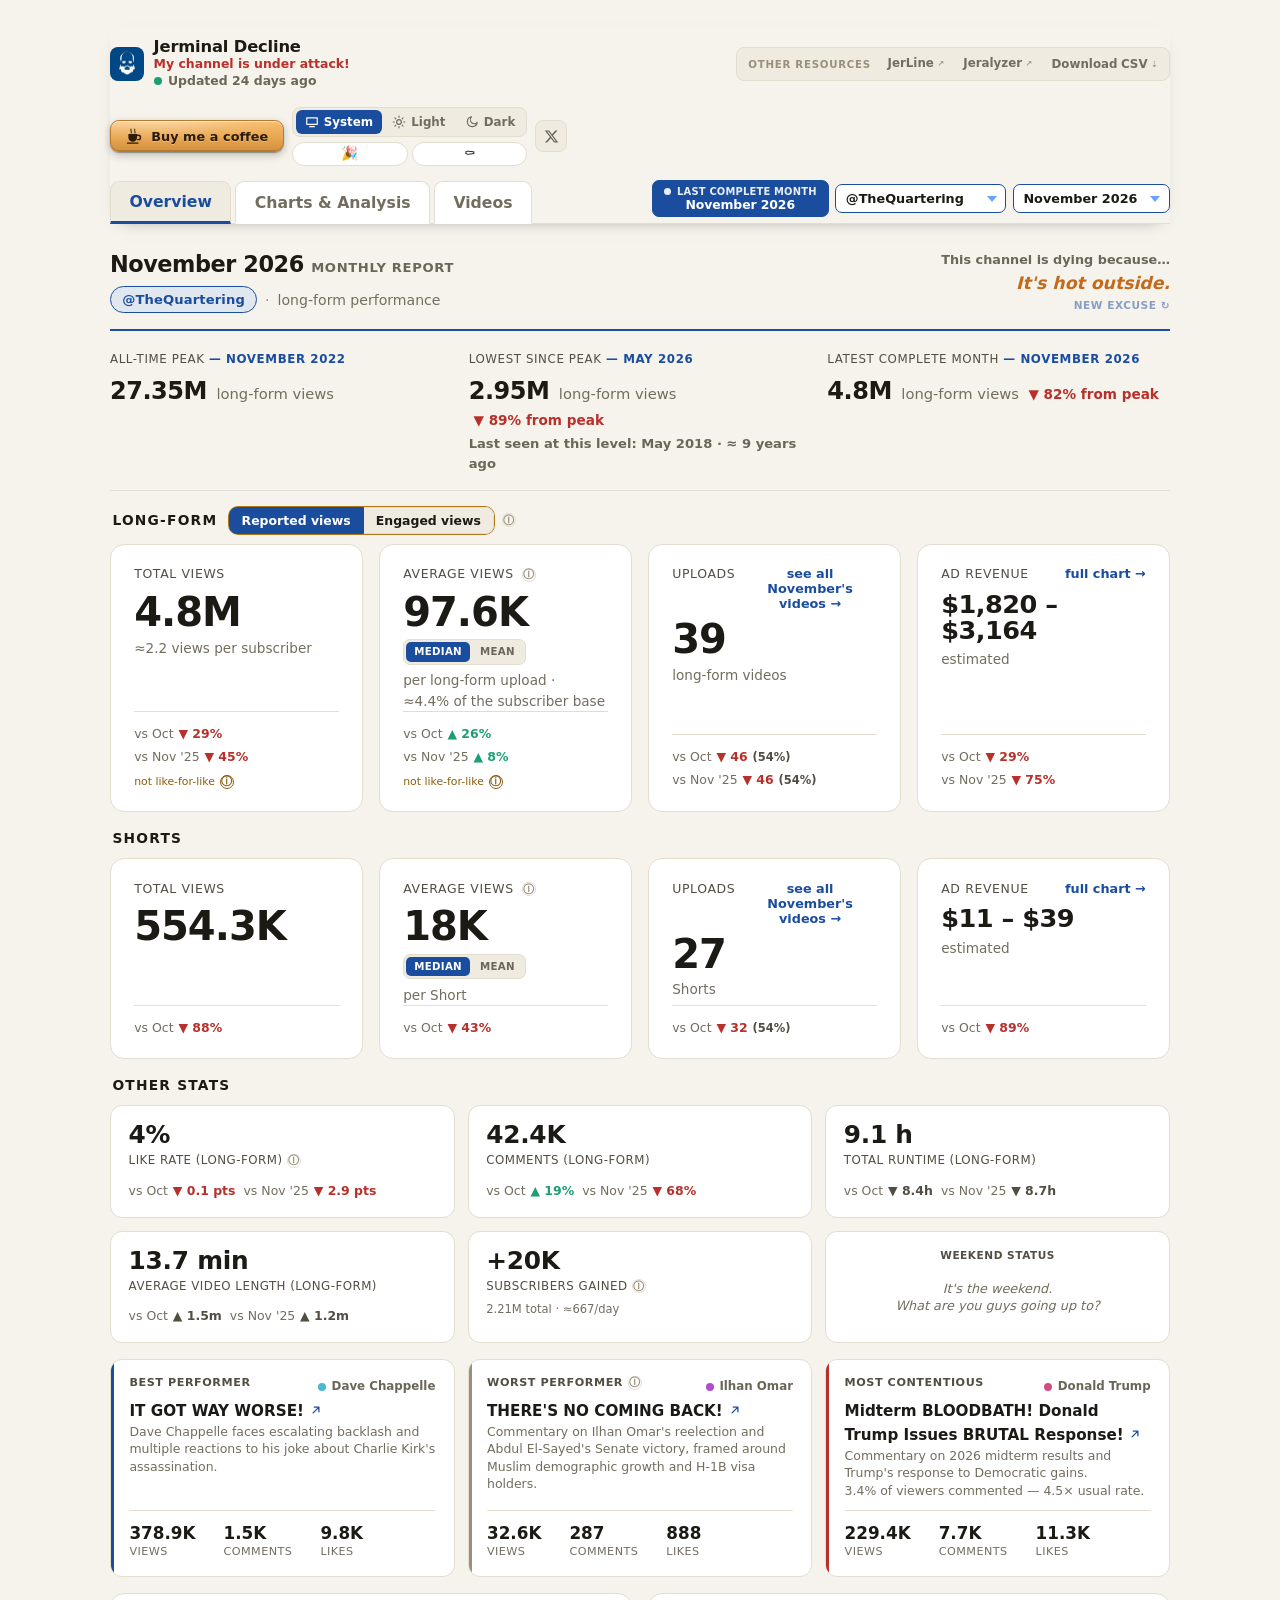
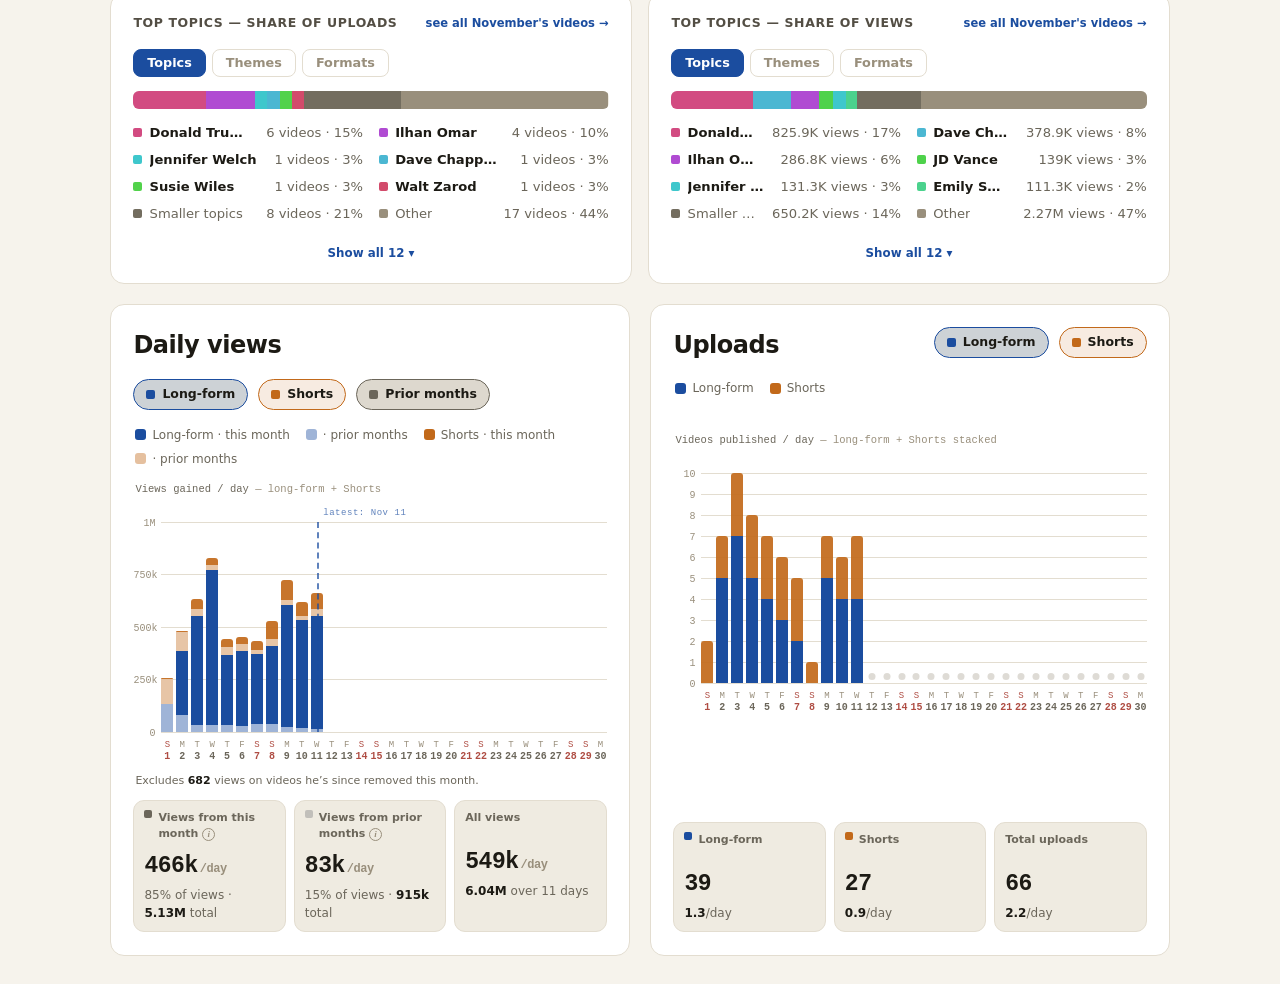
==== public/index.html @ bc8f0464 "Overview: the delta pill says "vs same point in Oct" itself Brad's call: the pill carries the basis " ====
<!DOCTYPE html><html lang="en"><head><meta charset="utf-8"><meta name="viewport" content="width=device-width,initial-scale=1">
<title>Jerminal Decline — HE'S SHORTLESS!</title>
<meta name="description" content="A satirical analytics dashboard tracking the decline of TheQuartering's YouTube network — views, revenue estimates, retitles and more across five channels.">
<link rel="canonical" href="https://jerminaldecline.com/">
<meta name="theme-color" content="#0d1220">
<link rel="icon" href="logo.png" type="image/png">
<link rel="apple-touch-icon" href="logo.png">
<link rel="preconnect" href="https://i.ytimg.com">
<!-- Open Graph (Facebook, LinkedIn, Discord, Slack, iMessage, etc.) -->
<meta property="og:type" content="website">
<meta property="og:site_name" content="Jerminal Decline">
<meta property="og:title" content="Jerminal Decline — HE'S SHORTLESS!">
<meta property="og:description" content="A satirical analytics dashboard tracking the decline of TheQuartering's YouTube network — views, revenue estimates, retitles and more.">
<meta property="og:url" content="https://jerminaldecline.com/">
<meta property="og:image" content="https://jerminaldecline.com/logo.png">
<meta property="og:locale" content="en_GB">
<!-- Twitter / X -->
<meta name="twitter:card" content="summary">
<meta name="twitter:title" content="Jerminal Decline — HE'S SHORTLESS!">
<meta name="twitter:description" content="A satirical analytics dashboard tracking the decline of TheQuartering's YouTube network.">
<meta name="twitter:image" content="https://jerminaldecline.com/logo.png">
<meta name="twitter:site" content="@JerminalDecline">
<style>
:root{
  color-scheme: light dark;
  --brand:#6aa3ff;--bg:#0d1220;--surface:#161c2e;--surface-2:#1d2538;--border:#29314a;
  --text:#ede8d8;--text-muted:#9aa0b3;--text-dim:#6c728a;--accent:var(--brand);
  --accent-fill:#2a5cbf; /* darker accent for filled controls: #fff on this = 6.2:1 (AA); on --accent it was 2.5:1 */
  --up:#4dd0a0;--down:#ff6b66;--label:#b9c0d0;--subtext:#8b93a8;
  --up-bg:rgba(77,208,160,0.15);--down-bg:rgba(255,107,102,0.15);--flat-bg:rgba(108,114,138,0.14);
  --accent-2:#e0a458;--accent-2-bg:rgba(224,164,88,0.14);--accent-2-text:#e0a458;
  --scatter:#6aa3ff;
  --shorts:#e8923a;--shorts-soft:rgba(232,146,58,0.16);
}
/* Light palette: applied when the OS prefers light (System mode, no manual override)
   OR when the user explicitly picks Light via the theme toggle. Both selectors carry
   the identical token set so System and manual-Light render the same. */
@media (prefers-color-scheme: light){
  :root:not([data-theme="dark"]):not([data-theme="light"]){
    --brand:#1b4d9f;--bg:#f6f3ec;--surface:#ffffff;--surface-2:#efebe1;--border:#e3ddd0;--accent-fill:#1b4d9f; /* light accent already passes AA for white text */
    --text:#1c1a14;--text-muted:#6b665a;--text-dim:#998f7c;--accent:var(--brand);
    --up:#1d9e75;--down:#b8302b;--label:#534e44;--subtext:#736d5f;
    --up-bg:rgba(29,158,117,0.13);--down-bg:rgba(184,48,43,0.11);--flat-bg:rgba(153,143,124,0.14);
    --accent-2:#b07818;--accent-2-bg:rgba(176,120,24,0.12);--accent-2-text:#8a5c0e; /* 5.8:1 on white, 4.9:1 on the chart surface */
    --scatter:#1b4d9f;--shorts:#c2691a;--shorts-soft:rgba(194,105,26,0.13);
  }
}
:root[data-theme="light"]{
  color-scheme: light;
  --brand:#1b4d9f;--bg:#f6f3ec;--surface:#ffffff;--surface-2:#efebe1;--border:#e3ddd0;--accent-fill:#1b4d9f; /* light accent already passes AA for white text */
  --text:#1c1a14;--text-muted:#6b665a;--text-dim:#998f7c;--accent:var(--brand);
  --up:#1d9e75;--down:#b8302b;--label:#534e44;--subtext:#736d5f;
  --up-bg:rgba(29,158,117,0.13);--down-bg:rgba(184,48,43,0.11);--flat-bg:rgba(153,143,124,0.14);
  --accent-2:#b07818;--accent-2-bg:rgba(176,120,24,0.12);--accent-2-text:#8a5c0e; /* 5.8:1 on white, 4.9:1 on the chart surface */
  --scatter:#1b4d9f;--shorts:#c2691a;--shorts-soft:rgba(194,105,26,0.13);
}
:root[data-theme="dark"]{ color-scheme: dark; }

*{box-sizing:border-box}
body{background:var(--bg);color:var(--text);font-family:system-ui,-apple-system,"Segoe UI",sans-serif;margin:0;padding:28px;line-height:1.5}
.wrap{max-width:1060px;margin:0 auto}
.sticky-head{position:sticky;top:0;z-index:50;background:var(--bg);padding-top:0.6rem;margin-bottom:1.5rem;box-shadow:0 6px 16px -12px rgba(0,0,0,0.5)}
.util-bar{display:flex;justify-content:space-between;align-items:center;gap:1rem;margin-bottom:0.9rem;flex-wrap:wrap}
.util-updated{font-size:0.78rem;color:var(--text-muted);font-weight:600;display:flex;align-items:center;gap:0.4rem}
/* At phone widths "Updated 40 minutes ago" broke onto two lines with the
   status dot stranded beside the second. The text is short enough to hold. */
.util-updated .status-text{white-space:nowrap}
.util-brand{display:flex;align-items:center;gap:0.6rem}
.util-brand .brand-logo{width:34px;height:34px;flex:0 0 34px;border-radius:8px;object-fit:cover}
.util-brand-tagline{font-size:0.78rem;font-weight:600;color:var(--down,#ff6b66);line-height:1.2;margin-top:0.05rem}
.util-brand-name{font-size:1.02rem;font-weight:800;letter-spacing:-0.01em;line-height:1.15}
.status-dot{width:8px;height:8px;border-radius:50%;background:var(--up);flex:none;box-shadow:0 0 0 0 var(--up);animation:statusPulse 2.4s ease-out infinite}
@keyframes statusPulse{0%{box-shadow:0 0 0 0 rgba(77,208,160,0.5)}70%{box-shadow:0 0 0 5px rgba(77,208,160,0)}100%{box-shadow:0 0 0 0 rgba(77,208,160,0)}}
@media(prefers-reduced-motion:reduce){.status-dot{animation:none}}
.util-cluster{display:flex;align-items:center;gap:0.5rem;margin-left:auto}
.theme-seg{display:inline-flex;background:var(--surface-2);border:1px solid var(--border);border-radius:8px;padding:0.15rem;gap:0.1rem}
.theme-seg-btn{display:inline-flex;align-items:center;gap:0.32rem;appearance:none;background:transparent;border:none;color:var(--subtext);font-family:inherit;font-size:0.74rem;font-weight:700;padding:0.3rem 0.55rem;border-radius:6px;cursor:pointer;transition:background .12s,color .12s}
.theme-ico{flex:0 0 auto}
.theme-seg-btn:hover{color:var(--text)}
.theme-seg-btn.active{background:var(--accent);color:#fff}
.theme-seg-btn:focus-visible{outline:2px solid var(--accent);outline-offset:2px}
/* Other resources: the two companion sites, as a labelled pill group in the header. */
.sister{display:inline-flex;align-items:center;gap:0.1rem;background:var(--surface-2);border:1px solid var(--border);border-radius:8px;padding:0.15rem;margin-left:auto}
.sister+.util-cluster{margin-left:0}
.sister-label{font-size:0.64rem;font-weight:800;text-transform:uppercase;letter-spacing:0.07em;color:var(--text-dim);padding:0 0.4rem 0 0.55rem;white-space:nowrap}
.sister-link{display:inline-flex;align-items:center;gap:0.22rem;font-size:0.74rem;font-weight:700;color:var(--subtext);padding:0.3rem 0.55rem;border-radius:6px;text-decoration:none;white-space:nowrap;transition:background .15s,color .15s}
.sister-link:hover{color:var(--text);background:var(--surface)}
.sister-link:focus-visible{outline:2px solid var(--accent);outline-offset:2px}
.sister-link .ext{font-size:0.68em;opacity:0.65}
.sister-btn{appearance:none;background:transparent;border:none;font-family:inherit;cursor:pointer}
@media(max-width:1100px){.sister-btn .lbl-long{display:none}}
/* Phones: the brand and the cluster share one row as before; the other-resources group takes a row of its own under them. */
@media(max-width:680px){.sticky-head .util-bar{flex-wrap:wrap}.sticky-head .sister{order:3;flex:1 1 100%;margin-left:0;justify-content:center}.sister-label{display:none}.sister-link{padding:0.28rem 0.7rem}}
.util-social{display:inline-flex;align-items:center;justify-content:center;width:32px;height:32px;border-radius:8px;background:var(--surface-2);border:1px solid var(--border);color:var(--text-muted);cursor:pointer;transition:background .12s,color .12s,border-color .12s}
.util-social:hover{color:var(--text);border-color:var(--accent);background:var(--surface)}
/* Support button — the one warm, human thing on a page otherwise made of cold
   analytics. Worth more than a flat fill, so the surface is built in layers:
   a radial specular where light would strike a domed object, a body gradient
   beneath it, a bright 1px top edge and a dark bottom edge for thickness, then
   contact + ambient shadow to sit it above the bar. On hover a sheen sweeps
   across it and steam rises off the cup — the payoff is deliberately held back
   until someone reaches for it, so the resting header stays calm. */
.util-social.kofi{position:relative;overflow:hidden;isolation:isolate;
  width:auto;gap:0.5rem;padding:0 0.95rem;border-radius:9px;
  background:
    radial-gradient(130% 150% at 24% -20%,rgba(255,255,255,0.50) 0%,rgba(255,255,255,0.10) 42%,rgba(255,255,255,0) 62%),
    linear-gradient(180deg,#f7bd6d 0%,#eaa953 48%,#d4913e 100%);
  border-color:#b8792d;color:#2b1a06;
  font-family:inherit;font-size:0.8rem;font-weight:800;letter-spacing:0.005em;text-decoration:none;
  text-shadow:0 1px 0 rgba(255,255,255,0.28);
  box-shadow:
    0 1px 1px rgba(0,0,0,0.30),
    0 3px 8px rgba(0,0,0,0.24),
    inset 0 1px 0 rgba(255,255,255,0.62),
    inset 0 -1px 0 rgba(120,66,10,0.30);
  transition:background .16s ease,border-color .16s ease,box-shadow .2s ease,transform .16s ease}

/* Sheen. Sits above the background but below the label, and is parked off the
   left edge until hover so it never flickers on load. */
.util-social.kofi::after{content:"";position:absolute;inset:0;z-index:-1;pointer-events:none;
  background:linear-gradient(105deg,transparent 30%,rgba(255,255,255,0.55) 47%,transparent 64%);
  transform:translateX(-130%);opacity:0}
.util-social.kofi:hover::after{animation:kofiSheen .75s ease-out}
@keyframes kofiSheen{
  0%{transform:translateX(-130%);opacity:0}
  18%{opacity:1}
  100%{transform:translateX(130%);opacity:0}}

.util-social.kofi:hover{
  background:
    radial-gradient(130% 150% at 24% -20%,rgba(255,255,255,0.58) 0%,rgba(255,255,255,0.14) 42%,rgba(255,255,255,0) 62%),
    linear-gradient(180deg,#ffcb7f 0%,#f4b662 48%,#df9c46 100%);
  border-color:#c9862f;color:#2b1a06;transform:translateY(-1.5px);
  box-shadow:
    0 2px 3px rgba(0,0,0,0.26),
    0 9px 22px rgba(226,158,70,0.42),
    inset 0 1px 0 rgba(255,255,255,0.72),
    inset 0 -1px 0 rgba(120,66,10,0.26)}
.util-social.kofi:active{transform:translateY(0) scale(0.985);
  background:linear-gradient(180deg,#d4913e 0%,#e5a34d 60%,#f0b262 100%);
  box-shadow:0 1px 1px rgba(0,0,0,0.30),inset 0 2px 5px rgba(96,52,6,0.34)}
.util-social.kofi:focus-visible{outline:2px solid #ffcb7f;outline-offset:2px}

/* Steam runs continuously. It sits a little below full strength at rest so it
   reads as alive rather than insistent, and comes up to full on hover. */
.kofi-ico{overflow:visible}
.kofi-steam{opacity:0.8;transition:opacity .18s ease}
.kofi-steam path{transform-origin:center bottom;animation:kofiSteam 1.9s ease-in-out infinite}
.kofi-steam path:nth-child(2){animation-delay:.42s}
.util-social.kofi:hover .kofi-steam{opacity:1}

@keyframes kofiSteam{
  0%{opacity:0;transform:translateY(1.5px) scaleY(0.75)}
  25%{opacity:1}
  70%{opacity:0.85}
  100%{opacity:0;transform:translateY(-2.5px) scaleY(1.1)}}

@media(prefers-reduced-motion:reduce){
  .util-social.kofi{transition:background .16s,border-color .16s}
  .util-social.kofi:hover,.util-social.kofi:active{transform:none}
  .util-social.kofi:hover::after{animation:none}
  .kofi-steam{opacity:0.7}
  .kofi-steam path{animation:none}}
.kofi-label{white-space:nowrap}
.ds-tabs{display:flex;gap:0.25rem;border-bottom:1px solid var(--border)}
.tabbar-row{display:flex;align-items:flex-end;justify-content:space-between;gap:1rem;border-bottom:1px solid var(--border);flex-wrap:wrap}
.tabbar-row .ds-tabs{border-bottom:none}
.sticky-controls{display:flex;align-items:center;padding-bottom:0.35rem}
.bar-controls{display:flex;gap:0.4rem;align-items:center}
.bar-controls[hidden]{display:none}
.bar-sel{background:var(--surface);color:var(--text);border:1px solid var(--accent);border-radius:7px;padding:0.36rem 1.6rem 0.36rem 0.6rem;font-family:inherit;font-size:0.8rem;font-weight:700;cursor:pointer;max-width:200px;appearance:none;-webkit-appearance:none;background-image:url("data:image/svg+xml,%3Csvg xmlns='http://www.w3.org/2000/svg' width='10' height='6' viewBox='0 0 10 6'%3E%3Cpath fill='%236aa3ff' d='M0 0l5 6 5-6z'/%3E%3C/svg%3E");background-repeat:no-repeat;background-position:right 0.55rem center;box-shadow:0 0 0 0 var(--accent);transition:box-shadow .12s,background-color .12s}
.bar-sel:hover{background-color:var(--surface-2);box-shadow:0 0 0 3px var(--accent-soft,rgba(106,163,255,0.18))}
.bar-sel:focus-visible{outline:none;box-shadow:0 0 0 3px var(--accent-soft,rgba(106,163,255,0.3))}
.bar-sel:hover{border-color:var(--accent)}
.bar-sel option{background:var(--surface);color:var(--text)}
.ds-tab{appearance:none;background:var(--surface);border:1px solid var(--border);border-bottom:2px solid transparent;color:var(--subtext);font-family:inherit;font-size:0.98rem;font-weight:700;padding:0.6rem 1.15rem;cursor:pointer;margin-bottom:-1px;border-radius:9px 9px 0 0;transition:background .14s,color .14s}
.ds-tab:hover{color:var(--text);background:var(--surface-2)}
.ds-tab:focus-visible{outline:none;box-shadow:0 0 0 3px var(--accent-soft,rgba(106,163,255,0.28))}
.ds-tab[aria-selected="true"]{color:var(--accent);background:var(--surface-2);border-bottom-color:var(--accent);border-bottom-width:3px}
.ds-tabpanel[hidden]{display:none}
.tab-placeholder{background:var(--surface);border:1px solid var(--border);border-radius:14px;padding:3rem 2rem;text-align:center}
.tab-placeholder h3{margin:0 0 0.75rem;font-size:1.2rem;font-weight:800;color:var(--text)}
.tab-placeholder p{margin:0 auto;max-width:480px;color:var(--subtext);font-size:0.92rem;line-height:1.6}
.tab-placeholder-note{margin-top:0.85rem !important;font-size:0.82rem !important;color:var(--text-dim) !important}





.report{background:var(--bg);border-radius:16px;max-width:1060px;margin-left:auto;margin-right:auto}
.brand{display:flex;align-items:center;gap:0.7rem;margin-bottom:1.15rem}
.brand-logo{width:40px;height:40px;flex:0 0 40px}
.brand-text .bn{font-size:1.18rem;font-weight:800;letter-spacing:-0.01em;line-height:1.1}
.brand-text .bd{font-size:0.8rem;color:var(--subtext)}
.report-head{display:flex;justify-content:space-between;align-items:flex-end;gap:1rem;flex-wrap:wrap;margin-bottom:1.25rem;padding-bottom:0.95rem;border-bottom:2px solid var(--accent)}
.report-head h2{margin:0;font-size:1.4rem;font-weight:800;letter-spacing:-0.02em}
.report-head .rsub{margin:0.15rem 0 0;color:var(--subtext);font-size:0.88rem}
.rsub-row{display:flex;align-items:center;gap:0.5rem;margin-top:0.3rem;flex-wrap:wrap}
.report-scope-pill{display:inline-flex;align-items:center;background:var(--accent-soft,rgba(106,163,255,0.15));color:var(--accent);border:1px solid var(--accent);border-radius:999px;padding:0.18rem 0.7rem;font-size:0.82rem;font-weight:700;letter-spacing:0.01em}
.rsub-row .rsub::before{content:"·";margin-right:0.5rem;color:var(--text-dim)}
.rsub-sep{color:var(--text-dim)}
.scope-inline{background:var(--surface-2);color:var(--accent);border:1px solid var(--border);border-radius:8px;padding:0.25rem 0.5rem;font-size:0.92rem;font-weight:700;cursor:pointer;font-family:inherit}
.scope-inline:hover{border-color:var(--accent)}
.scope-inline option,.month-inline option{background:var(--surface);color:var(--text)}
.report-month-wrap{display:flex;align-items:center}
.month-inline{font-size:1.05rem;font-weight:800;color:var(--accent);background:var(--surface-2);border:1px solid var(--border);border-radius:8px;padding:0.35rem 0.55rem;cursor:pointer;font-family:inherit;text-align:left}
.month-inline:hover{border-color:var(--accent)}

.peak-headline{display:grid;grid-template-columns:repeat(auto-fit,minmax(230px,1fr));gap:1rem;margin-bottom:1rem;padding-bottom:1rem;border-bottom:1px solid var(--border)}
.mini-trend-line{fill:none;stroke:var(--accent);stroke-width:1.6;stroke-linejoin:round;stroke-linecap:round;vector-effect:non-scaling-stroke}
.mini-trend-line-prev{fill:none;stroke:var(--text-dim);stroke-width:1.4;stroke-dasharray:3 2.5;stroke-linejoin:round;stroke-linecap:round;vector-effect:non-scaling-stroke;opacity:0.85}
.mini-trend-legend{display:flex;gap:0.9rem;margin-bottom:0.5rem;font-size:0.72rem;color:var(--text-muted);font-weight:600}
.mtl-item{display:inline-flex;align-items:center;gap:0.3rem}
.mtl-swatch{display:inline-block;width:14px;height:2.5px;border-radius:2px;background:var(--accent)}
.mtl-swatch.prev{background:var(--text-dim);height:0;border-top:2px dashed var(--text-dim)}
.mini-trend-yoy{display:inline-flex;align-items:center;gap:0.3rem;font-size:0.76rem;font-weight:700;color:var(--text-muted);cursor:pointer;user-select:none;padding:0.25rem 0.45rem;border:1px solid var(--border);border-radius:7px;transition:border-color .12s,color .12s}
.mini-trend-yoy:hover{border-color:var(--accent);color:var(--text)}
.mini-trend-yoy input{accent-color:var(--accent);cursor:pointer;margin:0}
.mini-trend-area{fill:var(--accent);opacity:0.12}
.mini-trend-peak{fill:var(--accent)}
.mini-trend-last{fill:var(--surface);stroke:var(--accent);stroke-width:1.6}
.peak-item .peak-label{font-size:0.74rem;text-transform:uppercase;letter-spacing:0.05em;color:var(--label);margin-bottom:0.3rem}
.peak-when{color:var(--accent);font-weight:700}
.jd-popover{position:absolute;z-index:200;max-width:280px;background:var(--surface);color:var(--text);border:1px solid var(--border-strong,var(--border));border-radius:8px;padding:0.6rem 0.75rem;font-size:0.8rem;line-height:1.45;font-weight:500;box-shadow:0 8px 24px -8px rgba(0,0,0,0.6);opacity:0;pointer-events:none;transition:opacity .12s}
.jd-popover.visible{opacity:1}
.hero-stat-info,.promo-badge-info,.info-icon{display:inline-flex;align-items:center;justify-content:center;width:14px;height:14px;border-radius:50%;font-size:0.7rem;font-weight:700;color:var(--text-dim);border:1px solid var(--border);cursor:help;line-height:1}
.hero-stat-info:hover,.promo-badge-info:hover,.info-icon:hover{color:var(--accent);border-color:var(--accent)}
.report-head-sub-inline{font-size:0.82rem;font-weight:600;color:var(--text-muted);text-transform:uppercase;letter-spacing:0.05em}
/* Partial-month banner: shown for the in-progress month, where MoM/YoY deltas
   (partial vs full months) would mislead — so they're hidden and this says why. */
.partial-banner{background:var(--surface-2);border:1px solid var(--border);border-left:3px solid var(--accent-2);border-radius:8px;padding:0.55rem 0.85rem;margin-bottom:1rem;font-size:0.82rem;color:var(--text-muted);line-height:1.45}
.partial-banner strong{color:var(--text)}
/* Top-of-page alert for a copyright/guidelines removal detected in the last 24h.
   Hidden entirely when there's nothing to report — this is rare (7 such removals
   across the whole archive), so it must read as an event, not as furniture. */
.strike-banner{display:flex;align-items:flex-start;gap:0.7rem;background:var(--down-bg);
  border:1px solid var(--down);border-left-width:3px;border-radius:9px;
  padding:0.7rem 0.9rem;margin:0 0 1rem;font-size:0.85rem;line-height:1.45}
.strike-banner[hidden]{display:none}
.strike-icon{flex:none;font-size:1rem;line-height:1.2}
/* basis 0, not auto: with the wrap enabled below 680px, an auto basis makes the
   body's max-content width force a line break, orphaning the warning icon on a
   row of its own above the heading. min-width:0 permits shrinking but wrapping
   wins first, so the basis is what has to give. */
.strike-body{flex:1 1 0;min-width:0;color:var(--label)}
.strike-head{font-weight:800;color:var(--text);margin-bottom:0.15rem}
/* The timeframe qualifies the news, it isn't the news — kept legible but clearly
   secondary so the reason it now carries stays the loudest thing in the banner. */
.strike-when{font-weight:600;color:var(--text-muted)}
.strike-list{margin:0.3rem 0 0;padding:0;list-style:none;display:flex;flex-direction:column;gap:0.25rem}
/* One line per removal, but the REASON must never be what gets cut. It sits last,
   so a plain nowrap+ellipsis on the li ate it first ("(Community ..."), losing the
   one field that separates an enforcement action from him privating his own video.
   Laying the row out as flex lets the title be the only shrinkable part.
   Spacing is carried by non-breaking spaces inside the separators rather than a
   flex `gap`, so the row still reads as words when copied or announced — a gap is
   drawn, not written, and collapsed the line to "@TheQuartering—I Cannot…". */
.strike-list li{display:flex;align-items:baseline;min-width:0;
  color:var(--text-muted);font-size:0.81rem;white-space:nowrap}
.strike-list li>b,.strike-list li>.strike-why,.strike-list li>.strike-dash{flex:none}
.strike-title{flex:0 1 auto;min-width:0;overflow:hidden;text-overflow:ellipsis}
.strike-why{opacity:0.75}
.strike-list b{color:var(--label);font-weight:600}
.strike-more{color:var(--text-dim);font-style:italic}
/* Brief highlight so the row the banner was talking about is obvious once the
   list has scrolled to it. Honours reduced-motion. */
.removed-row.jd-flash{animation:jdFlash 2.2s ease-out 1}
@keyframes jdFlash{0%,20%{background:var(--down-bg);box-shadow:inset 3px 0 0 var(--down)}100%{background:transparent;box-shadow:none}}
@media(prefers-reduced-motion:reduce){.removed-row.jd-flash{animation:none;background:var(--down-bg);box-shadow:inset 3px 0 0 var(--down)}}
/* Amber variant: nothing was enforced against him, he took them down himself. */
.strike-banner.strike-soft{background:var(--accent-2-bg);border-color:var(--accent-2)}
.strike-banner.strike-soft .strike-go{border-color:var(--accent-2);color:var(--accent-2)}
.strike-banner.strike-soft .strike-go:hover{background:var(--accent-2);color:var(--bg)}
.strike-actions{display:flex;align-items:center;gap:0.4rem;flex:none}
.strike-go{background:transparent;border:1px solid var(--down);color:var(--down);border-radius:999px;
  padding:0.3rem 0.7rem;font:inherit;font-size:0.78rem;font-weight:700;cursor:pointer;white-space:nowrap}
.strike-go:hover{background:var(--down);color:var(--bg)}
.strike-x{background:transparent;border:none;color:var(--text-dim);font-size:1.05rem;line-height:1;
  cursor:pointer;padding:0.2rem 0.3rem;border-radius:6px}
.strike-x:hover{color:var(--text)}
/* On a phone a single nowrap line cut the title to about three words ("I Cannot
   Even …"), which identifies nothing. There is vertical room here and only ever a
   handful of rows, so let the row wrap and clamp it at two lines instead. */
@media(max-width:680px){
  .strike-banner{flex-wrap:wrap}
  .strike-actions{width:100%;justify-content:flex-end}
  .strike-list li{display:-webkit-box;-webkit-line-clamp:2;-webkit-box-orient:vertical;
    overflow:hidden;white-space:normal}
  .strike-title{display:inline;overflow:visible;text-overflow:clip;min-width:0}
}
.report-head-main{min-width:0}
.month-in-progress{display:inline-flex;align-items:center;gap:0.3rem;margin-left:0.6rem;font-size:0.7rem;font-weight:700;text-transform:uppercase;letter-spacing:0.04em;color:var(--accent-2,#e0a458);vertical-align:middle;white-space:nowrap;animation:ipPulse 2.2s ease-in-out infinite}
@keyframes ipPulse{0%,100%{opacity:1}50%{opacity:0.55}}
@media(prefers-reduced-motion:reduce){.month-in-progress{animation:none}}
.dying-ticker{display:flex;flex-direction:column;align-items:flex-end;text-align:right;gap:0.18rem;flex:1 1 auto;max-width:560px;min-width:280px;cursor:pointer;padding:0;border:none}
.dying-ticker-lead{font-size:0.8rem;font-weight:600;color:var(--text-muted)}
.dying-ticker-excuse{font-size:1.08rem;font-weight:800;color:var(--shorts,#e8923a);font-style:italic;line-height:1.3}
.dying-ticker-new{font-size:0.66rem;font-weight:700;text-transform:uppercase;letter-spacing:0.05em;color:var(--accent);opacity:0.5;transition:opacity .12s}
.dying-ticker:hover .dying-ticker-new{opacity:1}
@media(max-width:680px){.dying-ticker{align-items:flex-start;text-align:left;max-width:none;min-width:0;flex:1 1 100%}}
.peak-item .peak-val{font-size:0.92rem;color:var(--subtext)}
.peak-item .peak-num{font-size:1.5rem;font-weight:800;letter-spacing:-0.02em;color:var(--text);margin-right:0.3rem}
.peak-item .peak-delta{color:var(--down);font-weight:700;font-size:0.85rem;margin-left:0.3rem;white-space:nowrap}
.peak-item .peak-sub{font-size:0.82rem;color:var(--text-muted);margin-top:0.2rem;font-weight:600}
@media(max-width:680px){.peak-headline{grid-template-columns:1fr}}
.hero{display:grid;grid-template-columns:1fr 1fr 1fr;gap:1rem;margin-bottom:1rem}
.hero.cols4{grid-template-columns:repeat(4,1fr)}
.hero.cols4 .hero-num.rev{font-size:1.6rem;letter-spacing:-0.02em}
.hero-rowlabel{font-size:0.86rem;font-weight:900;text-transform:uppercase;letter-spacing:0.09em;color:var(--text);margin:0.2rem 0 0.6rem 0.15rem;
  display:flex;align-items:center;gap:0.7rem;flex-wrap:wrap}
/* The label is uppercase, 900 weight and widely tracked; none of that should
   reach the control sitting next to it. */
.hero-rowlabel .basis-row{margin-top:0;letter-spacing:normal;font-weight:400}
/* Average-views mean/median toggle: variants swapped via #report[data-avg] (no re-render). */
#report .js-mean{display:none}
#report[data-avg="mean"] .js-med{display:none}
#report[data-avg="mean"] span.js-mean{display:inline}
#report[data-avg="mean"] .deltas.js-mean{display:flex}
.basis-row{display:flex;align-items:center;gap:0.5rem;margin-top:0.45rem;flex-wrap:wrap}
/* The row label is uppercase and letter-spaced; the buttons must not inherit
   that. Amber outline = "this is the counting-change control". */
.basis-seg{border-radius:9px;box-shadow:0 0 0 1px var(--accent-2)}
.basis-seg .chart-ctrl-btn{text-transform:none;letter-spacing:normal;font-size:0.78rem;padding:0.32rem 0.75rem}
.basis-seg .chart-ctrl-btn[aria-pressed="false"]{color:var(--text)}
.basis-row .avg-toggle{margin-top:0}
.basis-row .info-icon{color:var(--text-dim);border-color:var(--border)}
/* The reported-basis comparison spans the counting change, so it is not a
   valid like-for-like read. Amber rather than dim: it is a caveat on the
   number above it, not a footnote. */
/* Doubled class, not for weight alone: .delta-basis is defined LATER in this
   sheet, so a single-class selector here loses on source order and the amber
   silently never applies. */
.delta-basis.delta-basis-warn{color:var(--accent-2-text)}
.delta-basis.delta-basis-warn .info-icon{color:var(--accent-2-text);border-color:var(--accent-2-text)}
.avg-toggle{display:inline-flex;gap:2px;margin-top:0.45rem;background:var(--surface-2);border:1px solid var(--border);border-radius:7px;padding:2px;align-self:flex-start}
.avg-toggle button{appearance:none;background:transparent;border:none;color:var(--text-muted);font:inherit;font-size:0.64rem;font-weight:700;text-transform:uppercase;letter-spacing:0.03em;padding:2px 8px;border-radius:5px;cursor:pointer;transition:background .12s,color .12s}
.avg-toggle button[aria-pressed="true"]{background:var(--brand);color:#fff}
/* End-of-month projection line on the long-form Total views card. Accent = firm
   (mid-month+), muted + "rough" tag = early-month wide guess. */
/* Row, not column: this used to stack the number over a confidence chip that
   carried the (i). With the chip gone the icon is a direct child, and a column
   would strand it on a line of its own under the number. */
.hero-proj{font-size:0.82rem;font-weight:700;color:var(--text-muted);margin-top:0.75rem;display:flex;align-items:center;gap:0.35rem;line-height:1.3;flex-wrap:wrap}
.hero-proj .info-icon{color:var(--text-dim);border-color:var(--border)}
@media(max-width:900px){.hero.cols4{grid-template-columns:1fr 1fr}}
.report-topgrid{display:grid;grid-template-columns:minmax(280px,1fr) 1.4fr;gap:1rem;align-items:stretch;margin-bottom:1rem}
.report-topgrid .peak-headline{margin-bottom:0;padding-bottom:0;border-bottom:none;grid-template-columns:1fr;align-content:start;gap:0.9rem}
.report-topgrid .hero{margin-bottom:0}
.hero-card{background:var(--surface);border:1px solid var(--border);border-radius:14px;padding:1.3rem 1.45rem;display:flex;flex-direction:column}
.hero-label{font-size:0.78rem;text-transform:uppercase;letter-spacing:0.05em;color:var(--label);margin-bottom:0.5rem;display:flex;align-items:baseline;gap:0.5rem}
.hero-label .hero-chart-link{margin-left:auto;margin-top:0;text-transform:none;letter-spacing:0}
.hero-num{font-size:2.5rem;font-weight:800;letter-spacing:-0.025em;line-height:1}
.hero-num.rev{font-size:2.05rem}  /* revenue is a range string, so a touch smaller to fit */
.hero-sub{font-size:0.85rem;color:var(--subtext);margin-top:0.35rem}
/* The range an engaged estimate could sit in. Deliberately quiet: it qualifies
   the number above it and should never compete with it. */
.hero-range{font-size:0.85rem;color:var(--subtext);margin-top:0.45rem;display:flex;align-items:center;gap:0.4rem;font-variant-numeric:tabular-nums;line-height:1.2}
.hero-range b{color:var(--label);font-weight:700;white-space:nowrap}
.hero-chart-link.hero-how{margin-top:0.3rem;align-self:flex-start;text-align:left}
/* Secondary headline figure (Shorts views on the Total views card): clearly
   subordinate to the main long-form number, but heavier than sub-text. */
.hero-num2{font-size:1.55rem;font-weight:700;letter-spacing:-0.02em;line-height:1.1;margin-top:0.4rem;color:var(--text)}
.hero-numtag{font-size:0.62rem;font-weight:700;text-transform:uppercase;letter-spacing:0.06em;color:var(--label);margin-left:0.35rem}
.nowrap{white-space:nowrap}
.deltas{display:flex;flex-wrap:wrap;gap:0.9rem;row-gap:0.3rem;margin-top:auto;padding-top:0.8rem;border-top:1px solid var(--border)}
/* Caption for a delta computed on the engaged basis. flex-basis:100% puts it
   on its own row deliberately - the alternative is a bare wrapped glyph that
   reads as a rendering fault. */
.delta-basis{flex-basis:100%;display:flex;align-items:center;gap:0.3rem;
  font-size:0.68rem;color:var(--text-dim);margin-top:0.1rem}
.delta-basis .info-icon{color:var(--text-dim);border-color:var(--border)}

.stat-row{display:grid;grid-template-columns:repeat(12,1fr);gap:0.8rem;margin-bottom:1rem;align-items:stretch}
.stat-row>.stat{grid-column:span 4}
.stat-row>.stat.stat-sm{grid-column:span 3}
.stat-sub{font-size:0.72rem;color:var(--subtext);line-height:1.4;margin-top:0.2rem}
.stat{background:var(--surface);border:1px solid var(--border);border-radius:12px;padding:1rem 1.1rem;display:flex;flex-direction:column;gap:0.15rem}
/* No-data states for a month with Shorts but no long-form. Deliberately quiet —
   recessed rather than alarming, because "he posted no long-form" is a fact
   about the month, not a fault or an enforcement event. */
.stat-nodata{background:transparent;border-style:dashed}
.stat-nodata .stat-num{color:var(--text-dim)}
.stat-nodata .stat-foot{font-size:0.72rem;color:var(--text-dim);margin-top:0.2rem;font-style:italic}
.hl-nodata{border-style:dashed;background:transparent}
.hl-nodata .hl-nodata-msg{font-size:0.84rem;color:var(--text-muted);line-height:1.5;margin-top:0.35rem;max-width:52ch}
.stat-num{font-size:1.55rem;font-weight:800;letter-spacing:-0.01em;line-height:1.05}
.stat-lbl{font-size:0.74rem;color:var(--label);text-transform:uppercase;letter-spacing:0.04em;margin-top:0.1rem}
.stat-deltas{display:flex;flex-wrap:wrap;gap:0.5rem;row-gap:0.3rem;margin-top:0.6rem}
.stat-link,.shorts-link{cursor:pointer;transition:border-color .12s ease,transform .12s ease,box-shadow .12s ease}
.stat-link:hover,.shorts-link:hover{border-color:var(--accent);transform:translateY(-1px);box-shadow:0 2px 12px rgba(0,0,0,0.07)}
.stat-link:focus-visible,.shorts-link:focus-visible{outline:2px solid var(--accent);outline-offset:2px}
.stat-go{color:var(--accent);font-weight:800;margin-left:0.15rem}
.mini{font-size:0.78rem;display:inline-flex;align-items:center;gap:0.3rem;white-space:nowrap}
.mini .ml{color:var(--subtext)}
.mini .mv{font-weight:700}
.mini.up .mv{color:var(--up)}.mini.down .mv{color:var(--down)}.mini.flat .mv{color:var(--label)}
/* Absolute-delta variant: the whole-number change is the headline (inherits the
   up/down colour), the % rides in parentheses after it. The parentheses + smaller
   size mark it as secondary, so it can stay legible (--label) instead of being
   greyed down to do the job — hierarchy comes from structure, not muting. */
.mini .mv-pct{color:var(--label);font-weight:600;font-size:0.92em;margin-left:0.3rem}

.highlights{display:grid;grid-template-columns:1fr 1fr 1fr;gap:0.8rem;margin-bottom:1rem;align-items:stretch}
.hl-labelrow{display:flex;align-items:center;justify-content:space-between;gap:0.6rem}
.hl-labelrow .hl-label{flex:0 0 auto}
.hl-topic{display:inline-flex;align-items:center;gap:0.35rem;flex:0 0 auto;font-size:0.74rem;font-weight:600;color:var(--text-muted);white-space:nowrap;overflow:hidden;text-overflow:ellipsis;max-width:55%}
.hl-topic-dot{display:inline-block;width:8px;height:8px;border-radius:50%;flex:0 0 auto}
.hl.worst::before{background:var(--text-dim)}
.hl{background:var(--surface);border:1px solid var(--border);border-radius:12px;padding:0.95rem 1.15rem;position:relative;overflow:hidden;display:flex;flex-direction:column;justify-content:space-between;gap:0.7rem}
.hl::before{content:"";position:absolute;left:0;top:0;bottom:0;width:3px;background:var(--accent)}
.hl.debate::before{background:var(--down)}
.hl-label{font-size:0.7rem;text-transform:uppercase;letter-spacing:0.05em;color:var(--label);margin-bottom:0.4rem;font-weight:700}
.hl-title{display:inline;font-size:0.95rem;font-weight:700;line-height:1.3;margin-bottom:0.35rem;color:var(--text);text-decoration:none}
.hl-title:hover{color:var(--accent);text-decoration:underline}
.link-icon{display:inline-block;vertical-align:-1px;margin-left:0.3rem;color:var(--accent)}
.hl-note{font-size:0.78rem;color:var(--subtext);line-height:1.4}
.hl-ch{font-size:0.72rem;color:var(--text-muted);margin-top:0.15rem}
.hl-stats{display:flex;gap:1.75rem;flex-wrap:wrap;padding-top:0.8rem;border-top:1px solid var(--border)}
.hl-stat{display:flex;flex-direction:column;gap:0.1rem}
.hl-stat .hsv{font-size:1.05rem;font-weight:800;color:var(--text);line-height:1.1}
.hl-stat .hsl{font-size:0.7rem;color:var(--subtext);text-transform:uppercase;letter-spacing:0.04em}

.lower{display:grid;grid-template-columns:1fr 1fr;gap:1rem}
.mini-trend-header{display:flex;align-items:center;justify-content:space-between;gap:0.5rem;flex-wrap:wrap;margin-bottom:0.7rem}
.mini-trend-header h3{margin:0}
.mini-trend-controls{display:flex;gap:0.4rem}
.mini-trend-sel{background:var(--surface-2);color:var(--text);border:1px solid var(--border);border-radius:7px;padding:0.25rem 0.45rem;font-family:inherit;font-size:0.76rem;font-weight:700;cursor:pointer}
.mini-trend-sel:hover{border-color:var(--accent)}
.mini-trend-sel option{background:var(--surface);color:var(--text)}
.mini-trend-body{margin-top:0.2rem}
.mini-trend-plot{display:flex;gap:0.4rem;align-items:stretch}
.mini-trend-yaxis{display:flex;flex-direction:column;justify-content:space-between;font-size:0.66rem;color:var(--text-dim);font-variant-numeric:tabular-nums;text-align:right;padding:2px 0;flex:none;min-width:30px}
.mini-trend-plot svg{flex:1;height:150px;display:block;min-width:0}
.mini-trend-change{font-size:0.8rem;font-weight:700;font-variant-numeric:tabular-nums}
.mini-trend-change.down{color:var(--down)}
.mini-trend-change.up{color:var(--up)}
.mini-trend-change.flat{color:var(--text-muted)}
.mini-trend-axis{display:flex;justify-content:space-between;font-size:0.72rem;color:var(--text-dim);margin-top:0.2rem}
.mini-trend-foot{display:flex;justify-content:space-between;align-items:center;margin-top:0.6rem;padding-top:0.6rem;border-top:1px solid var(--border);gap:0.5rem;flex-wrap:wrap}
.mini-trend-range{font-size:0.78rem;color:var(--text-muted);font-variant-numeric:tabular-nums}
.mini-trend-link{background:transparent;border:none;color:var(--accent);font-family:inherit;font-size:0.8rem;font-weight:700;cursor:pointer;padding:0}
.hero-chart-link{background:transparent;border:none;color:var(--accent);font-family:inherit;font-size:0.8rem;font-weight:700;cursor:pointer;padding:0;margin-top:0.7rem;display:inline-block}
.hero-chart-link:hover{text-decoration:underline}
.mini-trend-link:hover{text-decoration:underline}
.surface-panel{background:var(--surface);border:1px solid var(--border);border-radius:14px;padding:1.25rem 1.4rem;min-width:0}
.surface-panel h3{margin:0 0 1rem;font-size:0.78rem;font-weight:700;text-transform:uppercase;letter-spacing:0.05em;color:var(--label)}
.toplist{list-style:none;margin:0;padding:0;font-size:0.87rem;display:flex;flex-direction:column;gap:0.65rem}
.toplist li .row{display:flex;justify-content:space-between;margin-bottom:0.3rem}
.toplist .cnt{color:var(--subtext);font-size:0.8rem}
.toplist .tbar{height:7px;background:var(--surface-2);border-radius:4px;overflow:hidden}
.toplist .tbar span{display:block;height:100%;background:var(--accent);border-radius:4px;opacity:0.6}
.toplist li:first-child .tbar{height:9px}
.toplist li:first-child .tbar span{opacity:1}
.toplist li:first-child .row span:first-child{font-weight:700}
.toplist .empty{color:var(--text-dim);font-size:0.82rem}
/* Topic horizontal bars (share of uploads / share of views) */
.ov-topic-tabs{margin:0.1rem 0 0.9rem}
.tsb{display:flex;flex-direction:column;gap:0.85rem}
.tsb-bar{display:flex;width:100%;height:18px;border-radius:6px;overflow:hidden;background:var(--surface-2)}
.tsb-seg{height:100%;min-width:2px;transition:opacity .12s}
.tsb-bar:hover .tsb-seg{opacity:0.55}
.tsb-bar .tsb-seg:hover{opacity:1}
/* Auto-fit rather than a fixed two columns: on a phone each column was ~150px, so
   the topic name (which ellipsises) collapsed to "Cand…" while the value, being
   flex:none, kept its full width. Below ~400px this drops to one full-width row
   per topic; two columns return as soon as they fit. */
.tsb-legend{list-style:none;margin:0;padding:0;display:grid;grid-template-columns:repeat(auto-fit,minmax(190px,1fr));gap:0.45rem 1rem}
.tsb-leg-item{display:flex;align-items:center;gap:0.45rem;font-size:0.82rem;min-width:0}
.tsb-leg-dot{width:9px;height:9px;border-radius:2px;flex:none}
.tsb-leg-name{font-weight:600;overflow:hidden;text-overflow:ellipsis;white-space:nowrap}
.tsb-leg-val{margin-left:auto;padding-left:0.6rem;color:var(--text-muted);font-variant-numeric:tabular-nums;white-space:nowrap;flex:none}
.tsb-leg-other .tsb-leg-name{color:var(--text-muted);font-weight:500}
.tsb-more{margin-top:0.45rem;background:none;border:none;color:var(--accent);font-family:inherit;font-size:0.74rem;font-weight:700;cursor:pointer;padding:0.15rem 0}
.tsb-more:hover{text-decoration:underline}
.cmp-table{width:100%;border-collapse:collapse;font-size:0.86rem}
.cmp-table th{text-align:right;font-size:0.74rem;color:var(--label);font-weight:700;padding:0.4rem 0.4rem;border-bottom:1px solid var(--border)}
.cmp-table th:first-child{text-align:left}
.cmp-table td{text-align:right;padding:0.5rem 0.4rem;border-bottom:1px solid var(--border)}
.cmp-table td:first-child{text-align:left;color:var(--label)}
.cmp-table tr:last-child td{border-bottom:none}
.cmp-table .now{color:var(--text);font-weight:700}
/* Tabular figures across the Overview's numbers — aligns the comparison/network
   table columns and stops digit jitter on the live in-progress month (matches the
   tabular-nums already used elsewhere on the site). */
.hero-num,.hero-sub,.peak-num,.peak-delta,.stat-num,.ss-num,.hsv,.cmp-table,.net-table{font-variant-numeric:tabular-nums}

.section-divider{display:flex;align-items:center;gap:0.9rem;margin:1.6rem 0 1rem;color:var(--label);font-size:0.74rem;font-weight:700;text-transform:uppercase;letter-spacing:0.06em}
.section-divider::before,.section-divider::after{content:"";height:1px;background:var(--border);flex:1}
.breadth{display:grid;grid-template-columns:1fr 1fr;gap:1rem;margin-bottom:0.5rem;margin-top:1rem}
.shorts-strip{background:var(--surface);border:1px solid var(--border);border-radius:14px;padding:1.2rem 1.35rem;display:flex;flex-direction:column;justify-content:flex-start;gap:1.3rem;border-left:3px solid var(--text-dim)}
.shorts-label{font-size:0.78rem;text-transform:uppercase;letter-spacing:0.05em;color:var(--label);font-weight:700;margin-bottom:0.3rem}
.shorts-sub{font-size:0.78rem;color:var(--subtext);line-height:1.45}
.shorts-nums{display:flex;gap:2.5rem}
.shorts-stat{display:flex;flex-direction:column;gap:0.2rem}
.shorts-stat .ss-num{font-size:2rem;font-weight:800;letter-spacing:-0.02em;color:var(--text);line-height:1}
.shorts-stat .ss-lbl{font-size:0.72rem;color:var(--subtext);text-transform:uppercase;letter-spacing:0.04em}
.best-short{margin-top:0.2rem;padding-top:1rem;border-top:1px solid var(--border)}
.best-short .bs-label{font-size:0.7rem;text-transform:uppercase;letter-spacing:0.05em;color:var(--label);font-weight:700;margin-bottom:0.4rem}
.best-short .bs-title{display:inline;font-size:0.9rem;font-weight:700;line-height:1.3;color:var(--text);text-decoration:none}
.best-short .bs-title:hover{color:var(--accent);text-decoration:underline}
.best-short .bs-meta{font-size:0.78rem;color:var(--subtext);margin-top:0.35rem}
.best-short .bs-meta b{color:var(--text-muted);font-weight:700}
.net-panel h3{margin:0 0 0.85rem}
.net-table{width:100%;border-collapse:collapse;font-size:0.84rem}
.net-table th{font-size:0.68rem;color:var(--label);font-weight:700;text-transform:uppercase;letter-spacing:0.03em;padding:0.25rem 0.35rem}
.net-table .net-ch-h{text-align:left;vertical-align:bottom;padding-bottom:0.5rem}
.net-table .net-grp{text-align:center;border-bottom:1px solid var(--border);padding-bottom:0.3rem}
.net-table .net-grp-s{border-left:1px solid var(--border)}
.net-table .net-sub{text-align:right;color:var(--subtext);font-size:0.62rem;padding-bottom:0.5rem;border-bottom:1px solid var(--border)}
.net-table .net-sub.divcol{border-left:1px solid var(--border)}
.net-table td{text-align:right;padding:0.45rem 0.35rem;border-bottom:1px solid var(--border)}
.net-table td:first-child{text-align:left}
.net-table td.divcol{border-left:1px solid var(--border)}
.net-table tr:last-child td{border-bottom:none}
.net-table tr.active td{color:var(--text)}
.net-ch{color:var(--text);font-weight:600}
.net-ch.dim{color:var(--text-dim);font-weight:500}

.report-foot{margin-top:1.2rem;padding-top:0.95rem;border-top:1px solid var(--border);display:flex;justify-content:space-between;align-items:center;gap:1rem;flex-wrap:wrap}
.report-foot .site{font-size:0.88rem;font-weight:800;color:var(--accent);letter-spacing:-0.01em}
@media(max-width:680px){.hero,.hero.cols4,.lower,.highlights,.breadth,.report-topgrid{grid-template-columns:1fr}.stat-row{grid-template-columns:repeat(2,1fr)}.stat-row>.stat,.stat-row>.stat.stat-sm{grid-column:auto}.net-panel{overflow-x:auto}.net-table{min-width:340px}body{padding:14px}.kofi-label{display:none}.util-social.kofi{width:32px;padding:0;justify-content:center}.util-bar{flex-wrap:nowrap;gap:0.5rem}.util-brand{flex:1 1 auto;min-width:0}.util-cluster{flex:0 0 auto;margin-left:0;flex-wrap:nowrap;gap:0.35rem}.theme-lbl{display:none}.theme-seg-btn{padding:0.34rem 0.42rem}.util-brand-name{font-size:0.92rem}.util-brand-tagline{font-size:0.72rem}.util-brand{gap:0.5rem}}

/* Analysis chart card (new design) */
.an-chart-card{background:var(--surface);border:1px solid var(--border);border-radius:14px;padding:1.4rem}
/* "Slow summer" excuse-checker card */
.season-card{margin-top:1.25rem}
.season-verdict{margin:0.75rem 0 1rem;font-size:0.92rem;line-height:1.5}
#seasonChart{width:100%;height:auto;display:block}
.season-foot{margin-top:0.65rem;font-size:0.72rem;color:var(--subtext);line-height:1.45}
.season-band{fill:var(--accent-2-bg)}
.season-band-label{fill:var(--accent-2);font-size:11px;font-weight:700}
.season-bar.pos{fill:var(--up)}
.season-bar.neg{fill:var(--down)}
.season-years-cap{margin:1rem 0 0.2rem;font-size:0.78rem;font-weight:700;color:var(--label);text-transform:uppercase;letter-spacing:0.05em}
.season-key{display:flex;flex-wrap:wrap;gap:0.4rem 1.1rem;align-items:center;margin:0.1rem 0 0.6rem;font-size:0.72rem;color:var(--subtext)}
.season-measure-toggle{margin:0.2rem 0 0.85rem}
.skey-item{display:inline-flex;align-items:center;gap:0.35rem}
.skey-swatch{width:10px;height:10px;border-radius:2px}
.skey-line{width:16px;border-top:2px solid var(--text);opacity:0.75}
.skey-swatch.bm-rest{background:var(--text-dim);opacity:0.5}
.bm-bar{fill:var(--text-dim);opacity:0.5}
.bm-bar.best{fill:var(--up);opacity:1}
.bm-bar.claimed{fill:var(--accent);opacity:1}
#bestMonthChart{width:100%;height:auto;display:block}
#seasonYears{width:100%;height:auto;display:block}
#midtermChart{width:100%;height:auto;display:block}
.midterm-kind{fill:var(--accent);font-size:9.5px;font-weight:800;letter-spacing:0.05em}
.season-bar.inprog{opacity:0.55}
.tagblock-key{margin-top:1.1rem;border-top:1px solid var(--border);padding-top:1rem;display:flex;flex-direction:column;gap:0.7rem}
.tagblock-key[hidden]{display:none}
.tagblock-key-item{display:flex;gap:0.6rem;align-items:flex-start}
.tagblock-key-swatch{flex:0 0 auto;width:14px;height:14px;border-radius:3px;margin-top:0.15rem}
.tagblock-key-text{font-size:0.82rem;line-height:1.4}
.tagblock-key-name{font-weight:700;color:var(--text);display:block}
.tagblock-key-note{display:block;color:var(--text-muted);font-size:0.78rem;margin:0.05rem 0 0.15rem}
.tagblock-key-tags{display:block;color:var(--subtext);font-family:var(--mono,monospace);font-size:0.78rem}
/* Equal-width columns rather than a wrapping flex row: the eight metric labels
   vary a lot in length, so flex left a ragged edge with "Tag blocks" stranded
   on its own line. Four columns split them evenly 4+4 (three when narrower).
   The "Chart:" label spans the full row so it doesn't consume a button cell. */
.an-metric-toggle{display:flex;flex-wrap:wrap;gap:0.4rem;margin-bottom:1.1rem}
.an-metric-toggle .an-metric-btn{flex:1 1 190px;min-width:0}
.an-metric-toggle::before{content:"Chart:";flex:0 0 100%;color:var(--text-muted);font-size:0.74rem;font-weight:700;letter-spacing:0.04em;text-transform:uppercase;margin-bottom:0.1rem}
@media(max-width:900px){.an-metric-toggle .an-metric-btn{flex-basis:160px}}
.an-metric-btn{appearance:none;background:var(--surface-2);border:1px solid var(--border);color:var(--label);font-family:inherit;font-size:0.85rem;font-weight:700;padding:0.5rem 0.95rem;border-radius:8px;cursor:pointer;transition:background .12s ease,border-color .12s ease,color .12s ease,transform .08s ease}
.an-metric-btn:hover{color:var(--text);border-color:var(--accent);background:var(--surface)}
.an-metric-btn:active{transform:translateY(1px)}
.an-metric-btn:focus-visible{outline:2px solid var(--accent);outline-offset:2px}
.an-metric-btn.active{background:var(--accent);border-color:var(--accent);color:#fff;box-shadow:0 1px 6px rgba(106,163,255,0.35)}
@media (prefers-color-scheme: light){.an-metric-btn.active{color:#fff;box-shadow:0 1px 6px rgba(27,77,159,0.28)}}
/* Chart-metric control: button row on desktop, a single dropdown on mobile.
   The button row ran off-screen on phones; the select keeps it to one tidy line. */
.an-metric-select-wrap{display:none}
@media(max-width:680px){
  .an-metric-toggle{display:none}
  .an-metric-select-wrap{display:flex;align-items:center;gap:0.5rem;margin-bottom:0.9rem;width:100%}
  .an-metric-select-lbl{flex:0 0 auto;color:var(--text-muted);font-size:0.74rem;font-weight:700;
    letter-spacing:0.04em;text-transform:uppercase}
}
/* Shared styling for the mobile control selects (chart metric + video sort). */
.an-mobile-sel{flex:1 1 auto;min-width:0;appearance:none;-webkit-appearance:none;
  background:var(--surface-2);border:1px solid var(--border);color:var(--text);
  font-family:inherit;font-size:0.88rem;font-weight:700;border-radius:8px;
  padding:0.55rem 2rem 0.55rem 0.75rem;cursor:pointer;
  background-image:url("data:image/svg+xml,%3Csvg xmlns='http://www.w3.org/2000/svg' width='10' height='6' viewBox='0 0 10 6'%3E%3Cpath fill='%236aa3ff' d='M0 0l5 6 5-6z'/%3E%3C/svg%3E");
  background-repeat:no-repeat;background-position:right 0.7rem center}
.an-mobile-sel:focus{outline:none;border-color:var(--accent)}
/* Video-list sort: the sortable column header is hidden on mobile, so this
   dropdown is the mobile sort affordance. Desktop keeps the header sort. */
.window-sort-wrap{display:none}
@media(max-width:680px){
  .window-sort-wrap{display:flex;align-items:center;gap:0.5rem;width:100%;margin-top:0.1rem}
  .window-sort-lbl{flex:0 0 auto;color:var(--text-muted);font-size:0.74rem;font-weight:700;
    letter-spacing:0.04em;text-transform:uppercase}
}
.chart-wrap{position:relative;width:100%}
#trendChart{width:100%;height:auto;display:block}

/* Chart metric toggle — sits between the trend section title and the chart.
     Matches the .mode-toggle visual style but is more compact and slightly muted
     so it doesn't compete with the main view-mode toggle higher on the page. */
  .chart-metric-toggle {display: inline-flex;
    background: var(--surface-2);
    border-radius: var(--radius-sm);
    padding: 2px;
    gap: 2px;
    margin: 0 0 0.6rem;}
.chart-metric-toggle button {background: transparent;
    color: var(--text-muted);
    border: none;
    padding: 0.5rem 0.95rem;
    font-size: 0.78rem;
    font-weight: 500;
    border-radius: 0;
    cursor: pointer;
    transition: color 0.15s, box-shadow 0.15s;
    font-family: inherit;}
.chart-metric-toggle button:hover {color: var(--text);}
.chart-metric-toggle button.active {color: var(--text);
    box-shadow: inset 0 -2px 0 0 var(--accent);}
/* Row containing the metric toggle plus its optional companion controls.
     Subtle alignment so they read as related but not nested. */
  .chart-controls-row {display: flex;
    align-items: center;
    flex-wrap: wrap;
    gap: 0.4rem 0.85rem;
    margin: 0 0 0.6rem;}
.chart-controls-row .chart-metric-toggle {margin: 0;}
/* Sub-toggle (e.g. "Show all videos") — appears alongside the metric toggle
     when it's contextually relevant. Smaller and quieter than the main toggle. */
  .chart-sub-toggle {display: inline-flex;
    align-items: center;
    gap: 0.4rem;
    font-size: 0.78rem;
    color: var(--text-muted);
    cursor: pointer;
    user-select: none;}
.chart-sub-toggle input {cursor: pointer; accent-color: var(--accent-2);}
.chart-sub-toggle:hover {color: var(--text);}
/* Chart legend — sits above the chart toggle row as a standalone element
     (no longer wrapped by a section heading). Wraps to multiple lines when
     legend items run long, with sensible bottom margin so the toggle row
     doesn't crowd against it. */
  .trend-legend {display: flex;
    align-items: center;
    gap: 1rem;
    font-size: 0.78rem;
    color: var(--text-muted);
    font-weight: 400;
    text-transform: none;
    letter-spacing: 0;
    flex-wrap: wrap;}
.trend-legend-standalone {margin-bottom: 0.7rem;
    min-height: 1.2rem;  /* reserve space so layout doesn't jump on chart switches */}
.trend-legend-item {display: inline-flex; align-items: center; gap: 0.35rem;}
.an-chart-controls{display:flex;align-items:center;gap:1rem;flex-wrap:wrap;margin-bottom:1.1rem}
.an-chart-controls .an-metric-toggle{margin-bottom:0}
/* Legend row: chart legend on the left, the Previous-year / Labels toggle
   buttons on the right. Sits above the chart, so the buttons never overlap the
   plot or its axis labels regardless of how the SVG scales. */
.trend-legend-row{display:flex;align-items:center;justify-content:space-between;gap:1rem;flex-wrap:wrap;margin-bottom:0.3rem}
.trend-legend-row .trend-legend{margin:0;flex:1 1 auto}
.chart-controls-overlay{display:flex;align-items:center;gap:0.4rem;flex:0 0 auto}
.chart-ctrl-btn{appearance:none;font-family:inherit;display:inline-flex;align-items:center;gap:0.4rem;cursor:pointer;font-size:0.76rem;font-weight:600;color:var(--text-muted);user-select:none;padding:0.3rem 0.6rem;border:1px solid var(--border);border-radius:8px;background:var(--surface-2);transition:border-color .12s,color .12s,background-color .12s}
.chart-ctrl-btn:hover{border-color:var(--accent);color:var(--text)}
/* Active = feature ON (accent fill); inactive = muted outline. */
.chart-ctrl-btn[aria-pressed="true"]{background:var(--accent);border-color:var(--accent);color:#fff}
.chart-ctrl-btn[hidden]{display:none}
/* Format segment: three buttons welded into one control, so the choice reads as
   one setting with three states rather than three independent toggles. */
.chart-fmt-seg{display:inline-flex}
.chart-fmt-seg[hidden]{display:none}
.chart-fmt-seg .chart-ctrl-btn.seg{border-radius:0;margin-left:-1px}
.chart-fmt-seg .chart-ctrl-btn.seg:first-child{border-radius:8px 0 0 8px;margin-left:0}
.chart-fmt-seg .chart-ctrl-btn.seg:last-child{border-radius:0 8px 8px 0}
.chart-fmt-seg .chart-ctrl-btn.seg[aria-pressed="true"]{position:relative;z-index:1}
.chart-ctrl-swatch{display:inline-block;width:14px;height:3px;border-radius:2px;background:currentColor;opacity:0.8}
.chart-wrap.labels-hidden .chart-pt-label{display:none}
/* Mobile: the legend grows when Previous year is toggled on (it adds the
   prev-year line + YoY deficit/surplus keys). When legend and buttons shared one
   wrapping flex row, that growth changed the row height and shoved the chart down
   on toggle. Fix: put the control buttons on their own row, give the legend its
   own full-width line below them, and reserve a stable min-height for the legend
   so adding/removing keys never moves the chart. Buttons are also shrunk here. */
@media(max-width:680px){
  .trend-legend-row{flex-direction:column;align-items:stretch;gap:0.45rem;margin-bottom:0.4rem}
  /* The Views chart can show four controls at once (previous year, format,
     counting basis, labels): 398px of buttons in a 317px card. Squeezed onto
     one line the first two wrapped their text and Labels hung outside the
     card. They now keep their natural size and wrap as whole buttons onto a
     second right-aligned row. */
  .trend-legend-row .chart-controls-overlay{order:1;justify-content:flex-end;gap:0.35rem;flex-wrap:wrap}
  .trend-legend-row .chart-controls-overlay > *{flex:0 0 auto}
  .trend-legend-row .chart-controls-overlay .chart-ctrl-btn{white-space:nowrap}
  .trend-legend-row .trend-legend{order:2;flex:1 1 100%;min-height:3em;align-content:flex-start;
    font-size:0.72rem;gap:0.3rem 0.7rem}
  .chart-ctrl-btn{font-size:0.7rem;padding:0.22rem 0.45rem;gap:0.28rem;border-radius:6px}
  .chart-ctrl-swatch{width:11px;height:2px}
}
.trend-legend-swatch {display: inline-block;
    width: 18px;
    height: 3px;
    border-radius: 2px;
    background: var(--accent);}
.chart-vcc-break {stroke: var(--accent-2); stroke-width: 1.5; stroke-dasharray: 4 4; opacity: 0.7;}
/* Range whisker on an engaged month: same hue as the line it belongs to, lighter. */
.chart-range line {stroke: var(--accent); stroke-width: 1.5; stroke-linecap: round; opacity: 0.6;}
.trend-legend-swatch.range {width: 9px; height: 13px; background: none; border-radius: 0; opacity: 0.6;
  border-top: 1.5px solid var(--accent); border-bottom: 1.5px solid var(--accent);
  background-image: linear-gradient(var(--accent), var(--accent)); background-size: 1.5px 100%; background-position: center; background-repeat: no-repeat;}
.chart-tooltip-range {color: var(--text-muted); font-size: 0.78rem; padding-left: 1rem;}
.trend-legend-swatch.vcc-break {background: none; height: 0; align-self: center;
  border-top: 2px dashed var(--accent-2);}
.trend-legend-swatch.prev {background: var(--text-dim);
    height: 0;
    border-top: 2px dashed var(--text-dim);}
.trend-legend-swatch.gap {opacity: 0.45;
    height: 10px;
    border-radius: 2px;}
.trend-legend-swatch.gap.deficit {background: #ff6b66;}
.trend-legend-swatch.gap.surplus {background: #1d9e75;}
/* Duration line swatch — matches the dashed pattern of the actual chart line */
  .trend-legend-swatch.duration {background: transparent;
    height: 0;
    border-top: 2px dashed var(--accent-2);}
/* Revenue band swatch — translucent fill matching the chart's revenue band. */
  .trend-legend-swatch.revenue-band {background: var(--up);
    opacity: 0.22;
    height: 10px;
    border-radius: 2px;}
/* Revenue band path on the chart itself — soft green fill, no stroke. */
  .chart-revenue-band {fill: var(--up);
    fill-opacity: 0.18;
    stroke: none;}
/* Revenue mid-line — solid line through the middle of the band. Must be
     explicit about fill:none, otherwise the browser fills the path's closed
     region with black (SVG default) and the entire chart becomes a black
     polygon. */
  .chart-line-revenue {fill: none;
    stroke: var(--up);
    stroke-width: 2;
    stroke-linejoin: round;
    stroke-linecap: round;}
/* In-progress connector specifically for the revenue chart — dashed line
     in the same green family as the main line, lower opacity so it reads
     as "tentative / not yet complete" alongside the solid pre-complete line. */
  .chart-line-revenue-inprogress {fill: none;
    stroke: var(--up);
    stroke-width: 1.5;
    stroke-dasharray: 3 3;
    stroke-linecap: round;
    opacity: 0.55;}
/* Like rate chart — distinct accent colour (purple) so it doesn't visually
     conflict with the views (accent) or revenue (green) lines. Like rate is
     a derived engagement signal, separate aesthetically from both. */
  .chart-line-likerate {fill: none;
    stroke: var(--accent-2);
    stroke-width: 2;
    stroke-linejoin: round;
    stroke-linecap: round;}
.chart-line-likerate-inprogress {fill: none;
    stroke: var(--accent-2);
    stroke-width: 1.5;
    stroke-dasharray: 3 3;
    stroke-linecap: round;
    opacity: 0.55;}
.chart-dot-likerate-inprogress {fill: var(--accent-2);
    stroke: var(--surface-2);
    stroke-width: 1.5;}
.chart-dot-likerate-inprogress-pulse {fill: var(--accent-2);
    opacity: 0.6;
    transform-origin: center;
    transform-box: fill-box;
    animation: chart-pulse 1.8s ease-out infinite;}
.trend-legend-swatch.likerate {background: var(--accent-2);
    height: 2px;}
.chart-wrap {position: relative;
    background: var(--surface-2);
    border-radius: var(--radius);
    padding: 1rem 0.85rem 0.75rem;
    margin-bottom: 1.5rem;}
#trendChart {width: 100%;
    height: auto;
    display: block;
    overflow: visible;}
.chart-wrap {padding: 0.65rem 0.35rem 0.5rem;}
.chart-axis-line {stroke: var(--border-strong); stroke-width: 1;}
.chart-empty-title {fill: var(--text); font-size: 15px; font-weight: 700; font-family: inherit;}
.chart-empty-sub {fill: var(--text-muted); font-size: 13px; font-family: inherit;}
/* Small tick marks at quarter boundaries on the X axis (scatter chart).
     Gives a measurable scale reference between year labels. */
  .chart-axis-tick {stroke: var(--border-strong); stroke-width: 1; opacity: 0.6;}
.chart-grid-line {stroke: var(--border); stroke-width: 1; stroke-dasharray: 2 3;}
.chart-axis-label {fill: var(--text-dim); font-size: 13px; font-family: inherit;}
.chart-axis-label.x {text-anchor: middle;}
.chart-axis-label.y {text-anchor: end;}
/* On phones the 720-unit chart viewBox is scaled to ~345px (~0.48x), which would
   render 13px axis text at ~6px - illegible. Bump the in-viewBox font size so the
   on-screen result lands back around 11px. Affects all SVG charts that share this
   class. (Inline font-size on a label still wins where set, e.g. year labels.) */
@media(max-width:680px){
  .chart-axis-label {font-size: 22px;}
  .chart-axis-label.y {font-size: 20px;}
}
/* Per-point value labels (e.g. "4.5M", "68K", "7.2%") sitting just above a data
   point. Smaller and a touch lighter than axis labels so the line stays the hero;
   a thin surface-coloured stroke keeps them legible where they cross gridlines. */
.chart-pt-label {fill: var(--text); font-size: 10px; font-family: inherit; text-anchor: middle;
  paint-order: stroke; stroke: var(--bg); stroke-width: 3px; stroke-linejoin: round; font-weight: 600;}
.chart-pt-label.prev {fill: var(--text-dim); font-size: 9px; font-weight: 500;}
.chart-pt-label.dur {fill: var(--accent-2);}
.chart-pt-label.inprogress {fill: #dc3232; font-weight: 700;}
/* Axis title (rotated for Y axis). Slightly more emphasis than tick labels
     since this is naming the axis variable, not enumerating its values. */
  .chart-axis-title {fill: var(--text-muted);
    font-size: 12px;
    font-family: inherit;
    font-weight: 600;
    letter-spacing: 0.02em;}
.chart-line-curr {fill: none; stroke: var(--accent); stroke-width: 2.5; stroke-linejoin: round; stroke-linecap: round;}
/* Counting-change benchmark. Views takes the accent because it is the series
   that moves; likes is deliberately quieter - it is the control, and the whole
   point is that it does NOT move. */
/* ---- "How we measured the counting change" explainer ------------------------
   Colour does one job each, the same on every chart in the section:
   accent blue = views, muted ink = likes (the ruler that did not move),
   grey = before the change, amber = after it (the site's counting-change colour).
   Chart text wears text tokens; identity is carried by direct labels and legends. */
.an-chart-card.cc-mode .trend-legend-row,.an-chart-card.cc-mode .chart-wrap{display:none}
#anChartTitle{scroll-margin-top:7.5rem}
.ccx{margin-top:1rem;max-width:880px}
.ccx-empty{color:var(--subtext);font-size:0.9rem}
.ccx-answer{display:flex;align-items:center;gap:1.2rem;background:var(--accent-2-bg);border:1px solid var(--border);border-radius:12px;padding:1rem 1.2rem;margin-bottom:1.6rem}
.ccx-answer-num{font-size:2.7rem;font-weight:900;letter-spacing:-0.03em;line-height:1;color:var(--text);font-variant-numeric:tabular-nums;white-space:nowrap}
.ccx-answer-lead{font-size:1.04rem;font-weight:800;color:var(--text);line-height:1.3;text-wrap:balance}
.ccx-answer-sub{font-size:0.86rem;color:var(--label);margin-top:0.3rem;line-height:1.5;max-width:62ch}
.ccx-steps{list-style:none;margin:0;padding:0;display:grid;gap:1.9rem}
.ccx-step-head{display:flex;align-items:flex-start;gap:0.75rem}
.ccx-step-n{flex:0 0 auto;width:1.85rem;height:1.85rem;border-radius:50%;background:var(--surface-2);border:1px solid var(--border);color:var(--text);font-weight:800;font-size:0.9rem;display:flex;align-items:center;justify-content:center;font-variant-numeric:tabular-nums}
.ccx h3{font-size:1.02rem;font-weight:800;color:var(--text);margin:0.18rem 0 0;line-height:1.3;letter-spacing:-0.005em;text-wrap:balance}
.ccx-step-body{padding-left:2.6rem;margin-top:0.4rem}
.ccx p{font-size:0.9rem;color:var(--label);margin:0 0 0.75rem;line-height:1.6;max-width:66ch}
.ccx p b,.ccx li b{color:var(--text);font-weight:700}
.ccx-chart{position:relative;margin:0.3rem 0 0.5rem;max-width:760px}
.ccx-chart svg{display:block;width:100%;height:auto;overflow:visible}
.ccx-legend{display:flex;flex-wrap:wrap;gap:0.35rem 1rem;font-size:0.78rem;color:var(--subtext);margin:0 0 0.45rem}
.ccx-key{display:inline-flex;align-items:center;gap:0.4rem}
.ccx-sw{width:18px;height:3px;border-radius:2px;display:inline-block;flex:0 0 auto}
.ccx-sw.v{background:var(--accent)}
.ccx-sw.l{background:var(--text-muted)}
.ccx-sw.r{height:0;border-top:2px dashed var(--accent-2);border-radius:0}
.ccx-sw.dot{width:9px;height:9px;border-radius:50%}
.ccx-sw.b{background:var(--text-dim)}
.ccx-sw.a{background:var(--accent-2)}
.ccx .ccx-note{font-size:0.78rem;color:var(--subtext);margin:0.1rem 0 0;line-height:1.5}
.ccx-sum{display:flex;flex-wrap:wrap;align-items:baseline;gap:0.25rem 0.9rem;background:var(--surface-2);border:1px solid var(--border);border-radius:10px;padding:0.75rem 0.95rem;margin-top:0.7rem;max-width:66ch}
.ccx-sum b{font-size:1.3rem;font-weight:900;color:var(--text);font-variant-numeric:tabular-nums;letter-spacing:-0.01em;white-space:nowrap}
.ccx-sum span{font-size:0.88rem;color:var(--label);line-height:1.45}
.ccx-use{border-top:1px solid var(--border);margin-top:1.9rem;padding-top:1.2rem}
.ccx-use h3{margin-bottom:0.4rem}
.ccx-fine{margin-top:0.6rem;font-size:0.84rem;color:var(--subtext)}
.ccx-fine summary{cursor:pointer;font-weight:700;color:var(--label);padding:0.2rem 0;width:fit-content}
.ccx-fine summary:focus-visible{outline:2px solid var(--accent);outline-offset:3px;border-radius:4px}
.ccx-fine ul{margin:0.6rem 0 0;padding-left:1.1rem;display:grid;gap:0.45rem;line-height:1.55;max-width:70ch}
.ccx-tip{position:absolute;pointer-events:none;background:var(--surface-2);border:1px solid var(--border);border-radius:8px;padding:0.5rem 0.65rem;font-size:0.78rem;line-height:1.5;color:var(--label);box-shadow:0 6px 18px rgba(0,0,0,0.28);z-index:5;white-space:nowrap}
.ccx-tip b{display:block;color:var(--text);font-weight:700;margin-bottom:0.1rem}
.ccx-tip i{font-style:normal;color:var(--text);font-weight:700;font-variant-numeric:tabular-nums}
.ccx-grid{stroke:var(--border);stroke-width:1}
.ccx-grid.base{stroke:var(--text-dim);stroke-dasharray:3 3;opacity:0.7}
.ccx-axis{fill:var(--text-dim);font-size:12px}
.ccx-axis-title{fill:var(--subtext);font-size:12px}
.ccx-line-v{fill:none;stroke:var(--accent);stroke-width:2.5;stroke-linejoin:round;stroke-linecap:round}
.ccx-line-l{fill:none;stroke:var(--text-muted);stroke-width:2;stroke-linejoin:round;stroke-linecap:round}
.ccx-pt-v{fill:var(--accent);stroke:var(--surface);stroke-width:2}
.ccx-pt-l{fill:var(--text-muted);stroke:var(--surface);stroke-width:2}
.ccx-after{fill:var(--accent-2);opacity:0.09}
.ccx-rule{stroke:var(--accent-2);stroke-width:1.5;stroke-dasharray:4 4}
.ccx-rule-label{fill:var(--accent-2-text);font-size:12.5px;font-weight:700}
.ccx-lab{fill:var(--text);font-size:12.5px;font-weight:700}
.ccx-gap{stroke:var(--text);stroke-width:1.25;opacity:0.75}
.ccx-gap-label{fill:var(--text);font-size:12.5px;font-weight:800}
.ccx-hit{fill:transparent}
.ccx-hit:hover{fill:var(--text);opacity:0.05}
.ccx-dot-b{fill:var(--text-dim)}
.ccx-dot-a{fill:var(--accent-2)}
.ccx-med{stroke:var(--text);stroke-width:2;stroke-linecap:round}
.ccx-med-label{fill:var(--text);font-size:12.5px;font-weight:800}
.ccx-row-label{fill:var(--label);font-size:12.5px;font-weight:700}
.ccx-row-sub{fill:var(--text-dim);font-size:11.5px}
.ccx-arrow{stroke:var(--text);stroke-width:1.5;fill:none;opacity:0.8}
.ccx-arrow-head{fill:var(--text);opacity:0.8}
.ccx-track{fill:var(--border)}
.ccx-track-on.b{fill:var(--text-dim)}
.ccx-track-on.a{fill:var(--accent-2)}
.ccx-mark.b{stroke:var(--text-muted);fill:var(--text-muted)}
.ccx-mark.a{stroke:var(--accent-2);fill:var(--accent-2)}
.ccx-mark.ccx-mark-ring{stroke:var(--surface);stroke-width:2}
.ccx-range{opacity:0.32}
.ccx-range.bm,.ccx-range-pt.bm{fill:var(--accent)}
.ccx-range.ck,.ccx-range-pt.ck{fill:var(--text-muted)}
.ccx-range-pt{stroke:var(--surface);stroke-width:2}
.ccx-val{fill:var(--text);font-size:12.5px;font-weight:800;font-variant-numeric:tabular-nums}
.ccx-val-sub{fill:var(--subtext);font-size:12px;font-weight:400}
.ccx-row-label,.ccx-val,.ccx-med-label,.ccx-lab{paint-order:stroke;stroke:var(--surface);stroke-width:4px;stroke-linejoin:round}
@media (max-width:700px){
  .ccx-answer{flex-direction:column;align-items:flex-start;gap:0.5rem;padding:0.9rem 1rem}
  .ccx-answer-num{font-size:2.3rem}
  .ccx-step-body{padding-left:0;margin-top:0.55rem}
  .ccx h3{font-size:0.98rem}
}
.chart-line-prev {fill: none; stroke: var(--text-dim); stroke-width: 1.5; stroke-dasharray: 5 4; stroke-linejoin: round;}
/* Duration line — distinct colour with a dashed pattern so it doesn't get confused
     with the views line. Colour-blind friendly: dash pattern + colour both differentiate. */
  .chart-line-duration {fill: none; stroke: var(--accent-2); stroke-width: 2; stroke-dasharray: 4 4; stroke-linejoin: round; stroke-linecap: round;}
.chart-dot.duration {fill: var(--accent-2);}
/* Like-rate dots — match the chart-line-likerate colour (purple) so the
     rate line and its data points read as a single visual unit. */
  .chart-dot.likerate {fill: var(--accent-2);}
/* Engagement variance bars — colour-coded by whether they clear the
     "expected" 10% reference line (p90 means 10% of all-time videos beat
     the threshold by definition). Bars above reference pop in vivid purple;
     bars at-or-below are muted, so months with engagement upswings visually
     dominate the chart. */
  .chart-bar-variance {transition: opacity 0.12s;}
.chart-bar-variance.high {fill: var(--accent-2);}
.chart-bar-variance.low {fill: var(--text-dim);
    opacity: 0.4;}
.chart-bar-variance.in-progress {opacity: 0.55;
    stroke: var(--accent-2);
    stroke-width: 1.5;
    stroke-dasharray: 3 3;}
.chart-bar-variance:hover {opacity: 0.85;}
.chart-bar-subs {transition: opacity 0.12s;}
.chart-bar-subs.pos {fill: var(--up);}
.chart-bar-subs.neg {fill: var(--down);}
.chart-bar-subs.in-progress {opacity: 0.55;}
.chart-bar-subs:hover {opacity: 0.85;}
/* Reference line on the variance chart — drawn over the bars to keep it
     visible regardless of how tall the bars are. Higher contrast than a
     normal gridline. */
  .chart-bar-ref-line {stroke: var(--text);
    stroke-width: 1.5;
    stroke-dasharray: 5 4;
    opacity: 0.6;}
.chart-bar-ref-label {font-size: 0.7rem;
    font-weight: 600;
    fill: var(--text);
    opacity: 0.85;}
/* No-data tick — small vertical mark at the X-axis baseline indicating
     a month was checked but had no measurable like data (e.g. early channel
     years before YouTube's API reliably exposed like counts). Renders as a
     dim hint that the gap is intentional, not a chart bug. */
  .chart-bar-nodata {stroke: var(--text-dim);
    stroke-width: 1;
    opacity: 0.4;}
/* Scatter dots — one per long-form video in "All videos" mode.
     Theme-aware colour so they contrast well in both light and dark. Opacity
     tuned for ~7000 dots: low enough that overlapping dots build into a
     readable density field, high enough that the band of typical durations
     reads distinctly from the chart background. */
  .chart-scatter-dot {fill: var(--scatter);
    opacity: 0.32;
    pointer-events: none;}
/* Legend swatch for scatter — solid filled circle equivalent */
  .trend-legend-swatch.scatter {background: var(--scatter);
    border-radius: 50%;
    width: 8px;
    height: 8px;}
/* Right-axis labels for the duration scale */
  .chart-axis-label.y.dur {text-anchor: start; fill: var(--accent-2);}
/* In-progress month indicator — a pulsing red dot connected by a dashed line
     to the last complete month. The dashed connector visually separates the
     partial data from the trend without hiding it. */
  .chart-line-inprogress {fill: none;
    stroke: #dc3232;
    stroke-width: 1.5;
    stroke-dasharray: 3 3;
    stroke-linecap: round;
    opacity: 0.7;}
.chart-line-inprogress.dur {stroke: #dc3232;
    stroke-width: 1.5;
    stroke-dasharray: 3 3;
    opacity: 0.6;}
.chart-dot-inprogress {fill: #dc3232;
    stroke: var(--surface-2);
    stroke-width: 1.5;}
/* Revenue-specific in-progress dot — green to match the revenue chart palette.
     Scoped by the wrapping #revenueChart so it only applies inside the panel. */
  #revenueChart .chart-dot-inprogress {fill: var(--up);}
#revenueChart .chart-dot-inprogress-pulse {fill: var(--up);}
/* The pulse circle starts at the dot's size and expands outward while fading.
     Looping animation creates the "alive, in progress" cue. */
  .chart-dot-inprogress-pulse {fill: #dc3232;
    opacity: 0.6;
    transform-origin: center;
    transform-box: fill-box;
    animation: chart-pulse 1.8s ease-out infinite;}
.chart-dot-inprogress-pulse {animation: none; opacity: 0;}
.chart-gap {pointer-events: none;}
.chart-gap.deficit {fill: #ff6b66; opacity: 0.13;}
.chart-gap.surplus {fill: #1d9e75; opacity: 0.13;}
.chart-annotation-label {fill: #fff;
    font-size: 12.5px;
    font-weight: 600;
    font-family: inherit;
    text-anchor: middle;
    font-variant-numeric: tabular-nums;}
.chart-attribution {fill: var(--text-dim);
    font-size: 11px;
    font-family: inherit;
    text-anchor: end;
    opacity: 0.75;}
.chart-axis-label {font-size: 12px;}
.chart-annotation-label {font-size: 12px;}
.chart-attribution {font-size: 11px;}
.chart-dot {fill: var(--surface); stroke-width: 2;}
.chart-dot.curr {stroke: var(--accent);}
.chart-dot.curr.in-progress {stroke-dasharray: 2 1.5; opacity: 0.7;}
/* A month that published nothing. Hollow and unfilled, sitting on the baseline,
   so it reads as an absence rather than as a measured low — a filled dot at zero
   claims people watched nothing, which is a different (and untrue) statement. */
.chart-dot.blank {fill: none; stroke: var(--text-dim); stroke-width: 1.4; stroke-dasharray: 2 1.6; opacity: 0.85;}
.chart-dot.blank.inprogress-blank {stroke: var(--accent-2); opacity: 0.95;}
.chart-tooltip-blank {color: var(--text-muted); font-style: italic;}
.chart-dot.prev {stroke: var(--text-dim);}
.chart-hit {fill: transparent; cursor: pointer;}
.chart-tooltip {position: absolute;
    background: var(--text);
    color: var(--surface);
    padding: 0.55rem 0.75rem;
    border-radius: 6px;
    font-size: 0.85rem;
    pointer-events: none;
    transform: translate(-50%, -100%);
    margin-top: -8px;
    white-space: nowrap;
    box-shadow: 0 4px 8px rgba(0,0,0,0.15);
    z-index: 10;}
.chart-tooltip-month {font-weight: 600; margin-bottom: 0.2rem;}
.chart-tooltip-row {display: flex;
    align-items: center;
    gap: 0.5rem;
    font-variant-numeric: tabular-nums;}
.chart-tooltip-row .swatch {width: 8px; height: 8px; border-radius: 2px; flex-shrink: 0;}
.chart-tooltip-row .swatch.curr {background: var(--accent);}
.chart-tooltip-row .swatch.prev {background: var(--text-dim);}
.chart-tooltip-row .swatch.duration {background: var(--accent-2);}
.chart-tooltip-row .swatch.likes {background: var(--accent-2);}
/* In-progress caveat — small italic footer in the tooltip */
  .chart-tooltip-inprogress {font-size: 0.7rem;
    color: var(--text-dim);
    font-style: italic;
    margin-top: 0.35rem;
    padding-top: 0.3rem;
    border-top: 1px solid var(--border);
    line-height: 1.3;}
.chart-tooltip-inprogress-tag {display: inline-block;
    background: #dc3232;
    color: #fff;
    font-size: 0.7rem;
    font-weight: 600;
    padding: 1px 6px;
    border-radius: 8px;
    margin-left: 6px;
    vertical-align: middle;
    text-transform: uppercase;
    letter-spacing: 0.04em;}
.chart-tooltip-delta {font-weight: 500; margin-left: 0.3rem;}
.chart-tooltip-delta.up {color: #4dd0a0;}
.chart-tooltip-delta.down {color: #ff8a8a;}
/* Inline reference label inside a delta — e.g. "vs Jun 2025" — quieter than
     the main delta value, so the percentage stays the dominant element. */
  .chart-tooltip-delta-ref {font-weight: 400;
    color: var(--text-dim);
    font-size: 0.78rem;
    margin-left: 0.15rem;}
.trend-legend-swatch.revenue-mid {background: var(--up);
    height: 2px;}

/* Analysis controls bar — sticky so it stays in view while scrolling the chart */
.an-controls{position:sticky;top:0;z-index:20;display:flex;flex-wrap:wrap;align-items:center;gap:1rem 1.5rem;
  background:var(--bg);border-bottom:1px solid var(--border);padding:0.85rem 0;margin-bottom:1.25rem}
.an-control-group{display:flex;align-items:center;gap:0.5rem;flex-wrap:wrap}
.an-control-label{font-size:0.72rem;text-transform:uppercase;letter-spacing:0.05em;color:var(--label);font-weight:700}
.an-time{gap:0.25rem}
.an-time-btn{appearance:none;background:var(--surface-2);border:1px solid var(--border);color:var(--subtext);
  font-family:inherit;font-size:0.8rem;font-weight:700;padding:0.4rem 0.7rem;border-radius:7px;cursor:pointer}
.an-time-btn:hover{color:var(--text);border-color:var(--border-strong)}
.an-time-btn.active{background:var(--accent);color:#fff;border-color:var(--accent)}


/* Revenue panel container */
.revenue-panel{margin-top:1.25rem;background:var(--surface);border:1px solid var(--border);border-radius:14px;overflow:hidden}
.revenue-panel-toggle{width:100%;background:transparent;border:none;cursor:pointer;padding:1.1rem 1.4rem;text-align:left;font-family:inherit}
.revenue-panel-body{padding:0 1.4rem 1.4rem}
.revenue-chart-wrap{position:relative;margin:1rem 0}
#revenueChart{width:100%;height:auto;display:block}

/* Revenue band swatch — translucent fill matching the chart's revenue band. */
  .trend-legend-swatch.revenue-band {background: var(--up);
    opacity: 0.22;
    height: 10px;
    border-radius: 2px;}
.revenue-panel {background: var(--surface);
    border: 1px solid var(--up);
    border-left-width: 4px;
    border-radius: var(--radius);
    margin: 0 0 1.5rem;
    /* Note: no `overflow: hidden` here — the chart tooltip inside the panel
       body needs to be free to extend beyond the panel edges. The toggle
       button below clips its own hover background to the rounded corners
       individually via the toggle's own border-radius. */}
.revenue-panel-toggle {display: block;
    width: 100%;
    background: none;
    border: none;
    padding: 0.85rem 1.1rem;
    text-align: left;
    cursor: pointer;
    color: inherit;
    font: inherit;
    transition: background 0.12s;
    /* Match panel's top corners so hover background doesn't bleed past them
       (the panel no longer uses overflow:hidden — see note there). */
    border-top-left-radius: var(--radius);
    border-top-right-radius: var(--radius);}
.revenue-panel-toggle:hover {background: var(--surface-2);}
.revenue-panel-toggle:focus-visible {outline: 2px solid var(--accent); outline-offset: -2px;}
.revenue-panel-header {display: flex;
    align-items: center;
    justify-content: space-between;
    gap: 0.85rem;}
.revenue-panel-header-left {display: flex;
    flex-direction: column;
    gap: 0.15rem;
    flex: 1;
    min-width: 0;}
.revenue-panel-eyebrow {font-size: 0.78rem;
    text-transform: uppercase;
    letter-spacing: 0.08em;
    font-weight: 700;
    color: var(--up);}
.revenue-panel-summary {font-size: 0.95rem;
    color: var(--text);
    font-weight: 500;
    font-variant-numeric: tabular-nums;}
.revenue-panel-caret {width: 9px;
    height: 9px;
    border-right: 1.5px solid var(--text-muted);
    border-bottom: 1.5px solid var(--text-muted);
    transform: rotate(45deg);
    transition: transform 0.15s;
    flex-shrink: 0;
    margin-right: 0.15rem;}
.revenue-panel-toggle[aria-expanded="true"] .revenue-panel-caret {transform: rotate(-135deg);
    margin-top: 4px;}
/* Expanded body — chart, breakdown table, methodology */
  .revenue-panel-body {padding: 0 1.1rem 1.1rem;
    border-top: 1px solid var(--border);}
/* Chart wrap inside the panel — relative-positioned so the absolute
     tooltip can anchor to it. Slightly inset from the panel body padding
     so the chart doesn't bleed visually into the table below. */
  .revenue-chart-wrap {position: relative;
    background: var(--surface-2);
    border-radius: var(--radius);
    padding: 1rem 0.85rem 0.5rem;
    margin: 1rem 0 0.5rem;}
.revenue-chart-legend {display: flex;
    flex-wrap: wrap;
    gap: 0.85rem 1.25rem;
    font-size: 0.78rem;
    color: var(--text-muted);
    padding-top: 0.4rem;}
.trend-legend-swatch.revenue-mid {background: var(--up);
    height: 2px;}
.revenue-breakdown {width: 100%;
    border-collapse: collapse;
    margin-top: 0.85rem;
    font-size: 0.95rem;
    font-variant-numeric: tabular-nums;}
.revenue-breakdown th {text-align: left;
    font-size: 0.78rem;
    text-transform: uppercase;
    letter-spacing: 0.06em;
    color: var(--text-muted);
    font-weight: 600;
    padding: 0.5rem 0.6rem;
    border-bottom: 1px solid var(--border);}
.revenue-breakdown th.num {text-align: right;}
.revenue-breakdown td {padding: 0.55rem 0.6rem;
    border-bottom: 1px solid var(--border);}
.revenue-breakdown td.num {text-align: right;}
.revenue-breakdown tr.total td {border-bottom: none;
    border-top: 2px solid var(--border-strong);
    font-weight: 700;
    padding-top: 0.7rem;}
/* Scenario toggle sits at the top of the panel body, above the chart. */
  .revenue-scenario-toggle {margin: 0 0 0.8rem;}
/* Per-scenario explanation — directly under the breakdown table, visually
     distinct from the footnote (slightly larger, brighter) so it reads as
     the explanation OF the numbers, not boilerplate. */
  .revenue-scenario-explanation {font-size: 0.84rem;
    color: var(--text-muted);
    line-height: 1.55;
    padding: 0.8rem 0.9rem;
    margin-top: 0.8rem;
    background: var(--surface-2);
    border-radius: var(--radius-sm);}
.revenue-scenario-explanation strong {color: var(--text);}
.revenue-breakdown .rev-category {color: var(--text);}
.revenue-breakdown .rev-subdetail {color: var(--text-dim);
    font-size: 0.85rem;
    font-variant-numeric: tabular-nums;}
.revenue-breakdown .rev-range {color: var(--text);
    font-variant-numeric: tabular-nums;}
.revenue-panel-footnote {font-size: 0.78rem;
    color: var(--text-muted);
    padding-top: 1rem;
    line-height: 1.55;}
.revenue-panel-footnote strong {color: var(--text);}
.revenue-panel-toggle {padding: 0.7rem 0.85rem;}
.revenue-panel-body {padding: 0 0.85rem 0.85rem;}
.revenue-breakdown {font-size: 0.85rem;}
.revenue-breakdown th,
    .revenue-breakdown td {padding: 0.45rem 0.4rem;}

/* Videos tab containers */
.window-list-card{background:var(--surface);border:1px solid var(--border);border-radius:14px;padding:1.4rem;margin-top:1.25rem}
.window-title{margin:0 0 1rem;font-size:1.05rem;font-weight:800;color:var(--text)}
.promo-panel{background:var(--surface);border:1px solid var(--border);border-radius:14px;overflow:hidden;margin-top:1.25rem}
.promo-panel-toggle{width:100%;background:transparent;border:none;cursor:pointer;padding:1.1rem 1.4rem;text-align:left;font-family:inherit}
.promo-panel-body{padding:0 1.4rem 1.4rem}
.vid-time-btn{appearance:none;background:var(--surface-2);border:1px solid var(--border);color:var(--subtext);font-family:inherit;font-size:0.8rem;font-weight:700;padding:0.4rem 0.7rem;border-radius:7px;cursor:pointer}
.vid-time-btn:hover{color:var(--text);border-color:var(--border-strong)}
.vid-time-btn.active{background:var(--accent);color:#fff;border-color:var(--accent)}

/* Window mode — flat video list for sub-monthly ranges */
  .window-list {background: var(--surface);
    border: 1px solid var(--border);
    border-radius: var(--radius);
    overflow: hidden;}
#windowList .window-list-search {padding: 0.7rem 0.9rem;
    border-bottom: 1px solid var(--border);
    background: var(--surface-2);
    display: flex; gap: 0.6rem; align-items: center;}
@media(max-width:680px){#windowList .window-list-search{flex-wrap:wrap}}
#windowList .window-list-search .wl-search-box {position: relative; flex: 1 1 auto; min-width: 0; max-width: 30rem; display: flex; align-items: center;}
#windowList .window-list-search .wl-search-ico {position: absolute; left: 0.9rem; top: 50%; transform: translateY(-50%); color: var(--text-muted); pointer-events: none;}
#windowList .window-list-search input {width: 100%; min-width: 0;
    background: var(--surface);
    color: var(--text);
    border: 1px solid var(--border);
    border-radius: 999px;
    padding: 0.55rem 1rem 0.55rem 2.5rem;
    font-family: inherit;
    font-size: 0.85rem;
    transition: border-color .12s, box-shadow .12s;}
#windowList .window-list-search input:hover {border-color: color-mix(in srgb, var(--accent) 45%, var(--border));}
#windowList .window-list-search input::placeholder {color: var(--text-dim);}
.window-format-toggle {display: inline-flex; flex: none; background: var(--surface);
    border: 1px solid var(--border); border-radius: 8px; padding: 0.2rem; gap: 0.15rem;}
.wf-btn {appearance: none; background: transparent; border: none; color: var(--text-muted);
    font-family: inherit; font-size: 0.8rem; font-weight: 700; padding: 0.42rem 0.85rem;
    border-radius: 6px; cursor: pointer; white-space: nowrap; transition: background .12s, color .12s;}
.wf-btn:hover {color: var(--text); background: color-mix(in srgb, var(--text) 9%, transparent);}
.wf-btn.active, .wf-btn.active:hover {background: var(--accent); color: #fff;}
.wl-compact {margin-left: auto;}
.promo-only-btn {flex: none; appearance: none; background: var(--surface);
    border: 1px solid var(--border); border-radius: 7px; color: var(--text-muted);
    font-family: inherit; font-size: 0.78rem; font-weight: 700; padding: 0.36rem 0.65rem;
    cursor: pointer; white-space: nowrap; transition: background .12s, color .12s, border-color .12s;}
.promo-only-btn:hover {color: var(--text); border-color: var(--accent);}
.promo-only-btn.active {background: var(--accent-2); border-color: var(--accent-2); color: #0d0c0c;}
.clear-filters-btn {flex: none; appearance: none; background: transparent;
    border: 1px solid var(--border); border-radius: 7px; color: var(--text-dim);
    font-family: inherit; font-size: 0.78rem; font-weight: 600; padding: 0.36rem 0.65rem;
    cursor: pointer; white-space: nowrap; transition: background .12s, color .12s, border-color .12s;}
.clear-filters-btn:hover {color: var(--text); border-color: var(--accent); background: var(--surface);}
#windowList .window-list-search input:focus {outline: none;
    border-color: var(--accent);
    box-shadow: 0 0 0 2px var(--accent-soft);}
/* (removed) .window-list-stats / .wls-* — that summary strip was replaced by
   .vid-summary; no element with those classes is rendered any more. */
/* Group header inside the window list — sits between the sortable column
     header and the actual video rows, labels each group (Long-form / Shorts)
     and shows its count + total views for fast scanning. Visually quieter
     than the main stats line so it reads as a section divider. */
  .window-list-group + .window-list-group {margin-top: 0.5rem;
    border-top: 1px solid var(--border);}
.window-list-group-header {display: flex;
    justify-content: space-between;
    align-items: baseline;
    padding: 0.5rem 0.9rem;
    background: var(--surface);
    font-size: 0.78rem;}
.window-list-group-label {font-weight: 600;
    color: var(--text);
    text-transform: uppercase;
    letter-spacing: 0.04em;
    font-size: 0.78rem;}
.window-list-group-meta {color: var(--text-muted);
    font-variant-numeric: tabular-nums;}
.window-list-more {display: block; width: 100%; margin-top: 0.4rem; padding: 0.6rem;
    background: var(--surface-2); border: 1px solid var(--border); border-radius: 8px;
    color: var(--accent); font-family: inherit; font-size: 0.85rem; font-weight: 700;
    cursor: pointer; transition: background .12s, border-color .12s;}
.window-list-more:hover {background: var(--surface); border-color: var(--accent);}
.window-list-more .wlm-rem {color: var(--text-dim); font-weight: 500;}
/* Channel breakdown chips above the window list */
  .channel-breakdown-table-wrap {padding: 0.6rem 0.9rem 0.2rem;}
.channel-breakdown-table {width: 100%; border-collapse: collapse; font-size: 0.82rem; font-variant-numeric: tabular-nums;}
.channel-breakdown-table th {font-size: 0.7rem; text-transform: uppercase; letter-spacing: 0.04em; color: var(--label); font-weight: 700; text-align: right; padding: 0.3rem 0.5rem; border-bottom: 1px solid var(--border);}
.channel-breakdown-table th.cbt-ch {text-align: left;}
.channel-breakdown-table th.cbt-grp {text-align: center;}
.channel-breakdown-table th.cbt-grp-s {border-left: 1px solid var(--border);}
.channel-breakdown-table th.cbt-sub {font-size: 0.62rem; padding-top: 0.15rem;}
.channel-breakdown-table th.cbt-divcol, .channel-breakdown-table td.cbt-divcol {border-left: 1px solid var(--border);}
.channel-breakdown-table td {padding: 0.34rem 0.5rem; border-bottom: 1px solid var(--border);}
.channel-breakdown-table td.cbt-ch {text-align: left; color: var(--text); font-weight: 600;}
.channel-breakdown-table td.cbt-num {text-align: right; color: var(--text-muted);}
.channel-breakdown-table td.cbt-views {color: var(--text); font-weight: 700;}
.channel-breakdown-table tr.cbt-empty td {color: var(--text-dim); opacity: 0.5;}
.channel-breakdown-table tfoot td {border-bottom: none; border-top: 2px solid var(--border); font-weight: 700; color: var(--text); padding-top: 0.45rem;}
.channel-breakdown-table tfoot td.cbt-num {color: var(--text);}
/* Window-mode variant: sits inside the window-list card */
/* Monthly-mode variant: standalone informational strip above the monthly list */
/* Static chips render as small two-line cards (used in monthly mode) */
/* Clickable channel cells in data rows */
  .video-channel.clickable {cursor: pointer;
    transition: color 0.12s;}
.video-channel.clickable:hover {color: var(--accent);
    text-decoration: underline;}
.video-title-channel-tag.clickable-inline {cursor: pointer;}
.video-title-channel-tag.clickable-inline:hover {color: var(--accent);
    text-decoration: underline;}
.channel-breakdown {padding: 0.55rem 0.7rem; gap: 0.3rem;}
/* Scrollable list pane, so the filters/summary above stay put and the sortable
   column header (position:sticky) pins to the top of the list while you scroll
   it. Viewport-relative rather than the originally-authored flat 600px, which
   is a cramped ~6 rows on a modern display. */
#windowList .window-list-rows {max-height: min(75vh, 1000px);
    overflow-y: auto;}
/* (removed) .window-list .video-row-header — an exact duplicate of the live
   .video-row-header rule below (background + sticky + z-index), so it had no
   effect to restore. */
.window-empty {padding: 2rem 1rem;
    text-align: center;
    color: var(--text-dim);
    font-size: 0.95rem;}
/* iOS zooms on focus for inputs under 16px — keep the bump mobile-only so the
   desktop search keeps its intended 0.85rem. */
@media(max-width:680px){#windowList .window-list-search input {font-size: 16px;}}
/* Topic cell in per-video rows */
  .video-topic {font-size: 0.78rem;
    color: var(--text-muted);
    display: inline-flex;
    align-items: center;
    gap: 0.35rem;
    white-space: nowrap;
    overflow: hidden;
    text-overflow: ellipsis;}
.video-topic-dot {width: 8px;
    height: 8px;
    border-radius: 50%;
    display: inline-block;
    flex-shrink: 0;}
.video-topic.untagged {color: var(--text-dim); font-style: italic; opacity: 0.6;}
/* Three-axis topic display: per-video summary + subject/theme/mode chips,
   shown inside the title cell (visible on mobile). Chips are click-to-filter. */
.video-summary {font-size: 0.8rem; color: var(--text-muted); margin-top: 0.28rem; line-height: 1.35;}
.video-chips {display: flex; flex-wrap: wrap; gap: 0.3rem; margin-top: 0.38rem;}
.vchip {display: inline-flex; align-items: center; gap: 0.32rem; padding: 0.1rem 0.5rem;
    font-size: 0.715rem; line-height: 1.5; border-radius: 999px; border: 1px solid var(--border);
    background: var(--surface-2); color: var(--text-muted); cursor: pointer; font-family: inherit;
    white-space: nowrap; transition: border-color .12s, background .12s, color .12s;}
.vchip:hover {border-color: var(--accent); color: var(--text);}
.vchip-on {border-color: var(--accent); color: var(--text); background: var(--flat-bg); font-weight: 600;}
.vchip-mode {font-weight: 600; color: var(--text);}
.vchip-dot {width: 7px; height: 7px; border-radius: 50%; flex: 0 0 auto;}
.topic-filter-bar {display: flex; align-items: center; gap: 0.45rem; flex-wrap: wrap;
    font-size: 0.8rem; color: var(--text-muted); padding: 0.5rem 0.1rem 0.2rem;}
.topic-filter-bar .tf-kind {color: var(--text-dim);}
.topic-filter-bar .tf-name {display: inline-flex; align-items: center; gap: 0.32rem; color: var(--text); font-weight: 600;}
.tf-clear {cursor: pointer; border: 1px solid var(--border); background: transparent; color: var(--text-dim);
    border-radius: 999px; padding: 0.12rem 0.55rem; font-size: 0.715rem; font-family: inherit;}
.tf-clear:hover {color: var(--text); border-color: var(--accent);}
/* On narrow viewports the title column is only ~110px wide, narrower than some
   chip labels — let chip text wrap (and shrink slightly) so nothing clips. */
@media (max-width: 680px) {
  .vchip {white-space: normal; font-size: 0.68rem; padding: 0.1rem 0.42rem; line-height: 1.3;}
  .video-chips {gap: 0.25rem; margin-top: 0.3rem;}
  .video-summary {font-size: 0.76rem; margin-top: 0.2rem;}
}
/* ---- Phase 2: Analysis topic charts (mode-over-time + subject/theme leaderboards) ---- */
.an-topic-section {display: flex; flex-direction: column; gap: 1rem; margin-top: 1.1rem;}
.an-mode-card, .an-rank-card {background: var(--surface); border: 1px solid var(--border); border-radius: 14px; padding: 1.1rem 1.2rem;}
.an-topic-head {margin-bottom: 0.75rem;}
.an-topic-eyebrow {display: block; font-size: 0.66rem; font-weight: 700; letter-spacing: 0.08em; text-transform: uppercase; color: var(--text-dim);}
.an-topic-title {margin: 0.15rem 0 0; font-size: 1.05rem; color: var(--text);}
.an-topic-sub {margin: 0.3rem 0 0; font-size: 0.8rem; color: var(--text-muted);}
.an-mode-chartwrap {width: 100%;}
.an-mode-chartwrap svg {width: 100%; height: auto; display: block;}
.an-mode-xlabel {fill: var(--text-dim); font-size: 11px; font-family: inherit;}
.an-mode-note {fill: var(--text-muted); font-size: 13px; font-family: inherit;}
.an-mode-legend {display: flex; flex-wrap: wrap; gap: 0.4rem 0.9rem; margin-top: 0.75rem;}
.an-mode-leg {display: inline-flex; align-items: center; gap: 0.35rem; font-size: 0.72rem; color: var(--text-muted);}
.an-mode-swatch {width: 10px; height: 10px; border-radius: 2px; flex: 0 0 auto;}
.an-rank-row {display: grid; grid-template-columns: 1fr 1fr; gap: 1rem;}
.an-rank-bar {display: grid; grid-template-columns: minmax(84px, 36%) 1fr auto; align-items: center; gap: 0.55rem; padding: 0.22rem 0;}
.an-rank-name {font-size: 0.78rem; color: var(--text); white-space: nowrap; overflow: hidden; text-overflow: ellipsis;}
.an-rank-track {height: 14px; background: var(--surface-2); border-radius: 7px; overflow: hidden;}
.an-rank-fill {display: block; height: 100%; border-radius: 7px; min-width: 3px;}
.an-rank-incl {opacity: .6; font-weight: 700; font-size: .78em; margin-left: .3em; vertical-align: 1px;}
.an-rank-count {font-size: 0.74rem; color: var(--text-muted); font-variant-numeric: tabular-nums; font-weight: 600;}
.an-rank-empty {font-size: 0.8rem; color: var(--text-muted); padding: 0.5rem 0;}
@media (max-width: 680px) {
  .an-rank-row {grid-template-columns: 1fr;}
  .an-rank-name {font-size: 0.74rem;}
  /* Five items don't fit across a phone, so drop to a fixed 3-column grid.
     Stacks stay centred over their labels, matching the desktop strip. */
  .vid-summary {grid-template-columns: repeat(3, 1fr);
    justify-content: stretch; gap: 0.8rem 0.6rem;}
}
.group-empty {padding: 0.9rem; font-size: 0.85rem; color: var(--text-dim); text-align: center;}
.video-row {display: grid;
    grid-template-columns: 90px 1fr 80px 110px 75px 90px 130px;
    gap: 0.75rem;
    padding: 0.55rem 0.9rem;
    font-size: 0.85rem;
    align-items: center;
    border-bottom: 1px solid var(--border);}
.video-row.with-channel {grid-template-columns: 90px 120px 1fr 80px 110px 75px 90px 130px;}
/* When topic data unavailable (non-TQ channels), the .no-topics modifier
     drops the topic column so rows still align cleanly. */
  .video-row.no-topics {grid-template-columns: 90px 1fr 80px 110px 75px 90px;}
.video-row.with-channel.no-topics {grid-template-columns: 90px 120px 1fr 80px 110px 75px 90px;}
.video-row:last-child {border-bottom: none;}
.video-row:hover {background: var(--surface-2);}
.video-date {color: var(--text-muted); font-variant-numeric: tabular-nums; font-size: 0.85rem;}
.video-channel {color: var(--text-muted);
    font-size: 0.78rem;
    white-space: nowrap;
    overflow: hidden;
    text-overflow: ellipsis;}
.video-title {display: flex; flex-direction: column; align-items: flex-start; gap: 0; min-width: 0; overflow: hidden;}
.video-title-main {display: flex; align-items: center; gap: 0; min-width: 0; max-width: 100%; overflow: hidden;}
.video-title a {color: var(--text); text-decoration: none; overflow: hidden; text-overflow: ellipsis; white-space: nowrap; min-width: 0; flex: 0 1 auto;}
.video-title .promo-badge, .video-title .like-badge, .video-title .renamed-badge {flex: 0 0 auto;}
.video-title a:hover {color: var(--accent); text-decoration: underline;}
/* Mobile: channel becomes a subtitle under the title */
  .video-title-channel-tag {display: none;
    color: var(--text-dim);
    font-size: 0.78rem;
    font-weight: 400;
    margin-top: 0.15rem;
    white-space: nowrap;}
/* Inline "ad" badge — appears next to video titles for videos that have been
     identified as paid Google Ad campaigns via the Google Ads Transparency Centre.
     Subtle but visible: factual annotation, not editorial commentary. */
  .promo-badge {display: inline-block;
    font-size: 0.7rem;
    font-weight: 700;
    text-transform: uppercase;
    letter-spacing: 0.06em;
    background: var(--shorts-soft);
    color: var(--shorts);
    border: 1px solid var(--shorts);
    border-radius: 4px;
    padding: 0 5px;
    margin-right: 0.4rem;
    line-height: 1.5;
    vertical-align: 1px;
    cursor: help;}
/* Info hint inside the ad badge — quieter than the "ad" text but still
     part of the same hover target. Signals there's more info on hover. */
  .promo-badge-info {font-size: 0.78em;
    opacity: 0.7;
    margin-left: 1px;
    font-weight: 500;}
/* Like-rate outlier badge — appears on individual videos whose like rate
     falls outside the channel's normal p10-p90 band. Two variants:
     'high' (green, ▲) flags above-typical engagement; 'low' (red, ▼) flags
     below-typical. Tooltip shows the actual rate vs channel median. */
  .like-badge {display: inline-flex;
    align-items: center;
    gap: 3px;
    font-size: 0.7rem;
    font-weight: 600;
    border-radius: 4px;
    padding: 2px 6px;
    margin-left: 0.4rem;
    line-height: 1.5;
    vertical-align: 1px;
    cursor: pointer;
    font-variant-numeric: tabular-nums;
    -webkit-tap-highlight-color: transparent;}
/* Thumbs-up icon inside the badge — inherits the badge's text colour via
     fill="currentColor" so it tints green or red to match the variant.
     Small vertical nudge to optically align with the text baseline. */
  .like-badge-icon {flex-shrink: 0;
    margin-top: -1px;}
.like-badge-high {background: rgba(29, 158, 117, 0.12);
    color: var(--up);
    border: 1px solid var(--up);}
.like-badge-low {background: rgba(220, 50, 50, 0.10);
    color: var(--down);
    border: 1px solid var(--down);}
/* Renamed-video badge — flags a video whose title has changed since we first
     captured it (sourced from title-history.json). Same shape as the like
     badge; brand blue keeps it distinct from the ad badge (orange) and the
     like badges (green/red). Click/hover shows the full title chain. */
  .renamed-badge {display: inline-flex;
    align-items: center;
    gap: 3px;
    font-size: 0.7rem;
    font-weight: 600;
    border-radius: 4px;
    padding: 2px 6px;
    margin-left: 0.4rem;
    line-height: 1.5;
    vertical-align: 1px;
    cursor: pointer;
    color: var(--accent);
    background: var(--accent-soft);
    border: 1px solid var(--accent);
    -webkit-tap-highlight-color: transparent;}
.renamed-badge-icon {flex-shrink: 0;
    margin-top: -1px;}
.video-title .creator-tags-badge {flex: 0 0 auto;
    display: inline-flex;
    align-items: center;
    justify-content: center;
    margin-left: 0.35rem;
    padding: 2px 4px;
    border-radius: 4px;
    cursor: pointer;
    color: var(--subtext);
    background: transparent;
    border: 1px solid var(--border);
    vertical-align: 1px;
    transition: color .12s, border-color .12s, background .12s;
    -webkit-tap-highlight-color: transparent;}
.video-title .creator-tags-badge:hover {color: var(--accent); border-color: var(--accent); background: var(--accent-soft);}
.creator-tags-icon {flex-shrink: 0; display: block;}
/* Ad campaigns panel — shows the channel's confirmed paid promotion data.
     Collapsible: header is always visible (summary stats in one line);
     body with full per-campaign performance table appears on click. */
  .promo-panel {background: var(--surface);
    border: 1px solid var(--shorts);
    border-left-width: 4px;
    border-radius: var(--radius);
    margin: 1rem 0 1.5rem;
    overflow: hidden;}
/* The whole header is a button so the entire bar is the click target.
     Reset native button styling so it looks like a panel header. */
  .promo-panel-toggle {display: block;
    width: 100%;
    background: none;
    border: none;
    padding: 0.85rem 1.1rem;
    text-align: left;
    cursor: pointer;
    color: inherit;
    font: inherit;
    transition: background 0.12s;}
.promo-panel-toggle:hover {background: var(--surface-2);}
.promo-panel-toggle:focus-visible {outline: 2px solid var(--accent); outline-offset: -2px;}
.promo-panel-header {display: flex;
    align-items: center;
    justify-content: space-between;
    gap: 0.85rem;}
.promo-panel-header-left {display: flex;
    flex-direction: column;
    gap: 0.15rem;
    flex: 1;
    min-width: 0;}
.promo-panel-eyebrow {font-size: 0.78rem;
    text-transform: uppercase;
    letter-spacing: 0.08em;
    font-weight: 700;
    color: var(--shorts);}
.promo-panel-summary {font-size: 0.95rem;
    color: var(--text);
    font-weight: 500;}
/* Caret rotates to indicate expanded state */
  .promo-panel-caret {width: 9px;
    height: 9px;
    border-right: 1.5px solid var(--text-muted);
    border-bottom: 1.5px solid var(--text-muted);
    transform: rotate(45deg);
    transition: transform 0.15s;
    flex-shrink: 0;
    margin-right: 0.15rem;}
.promo-panel-toggle[aria-expanded="true"] .promo-panel-caret {transform: rotate(-135deg);
    margin-top: 4px;}
/* Expanded body */
  .promo-panel-body {padding: 0 1.1rem 1.1rem;
    border-top: 1px solid var(--border);}
/* The old .promo-panel-callout block lived here: a full-width tinted wash with
   three centred stats divided by hairlines. It was replaced by .promo-stat
   cards below, which follow the Removed panel's pattern, so every rule for it
   was removed rather than left orphaned. */
/* Sortable header cells — click affordance, hover state, active indicator.
     Uses the same .sort-arrow component as the window-list sortable rows. */
  /* Stat cards, on the same pattern as the Removed panel's — bordered, tinted
     with the section's own accent rather than a filled wash, so the three
     feature panels read as siblings. Amber here is the site's "ad" colour. */
  .promo-stats {display: flex; flex-wrap: wrap; gap: 0.5rem; margin: 0.15rem 0 0.9rem;}
  .promo-stat {flex: 1 1 150px; min-width: 132px; border-radius: 9px; padding: 0.6rem 0.78rem;
    background: color-mix(in srgb, var(--accent-2) 6%, var(--surface-2));
    border: 1px solid color-mix(in srgb, var(--accent-2) 24%, var(--border));}
  .promo-stat b {display: block; font-size: 1.3rem; font-weight: 800; line-height: 1.05;
    color: var(--accent-2); font-variant-numeric: tabular-nums;}
  .promo-stat-of {font-size: 0.85rem; font-weight: 700; color: var(--text-muted);}
  .promo-stat small {display: block; margin-top: 0.2rem; font-size: 0.66rem; color: var(--text-muted);
    text-transform: uppercase; letter-spacing: 0.03em; line-height: 1.2;}

  /* Pill search, matching the Videos list's own search box. */
  .promo-search-row {display: flex; align-items: center; flex-wrap: wrap; gap: 0.4rem 0.6rem;
    margin-bottom: 0.55rem; max-width: 100%;}
  .promo-search-box {position: relative; flex: 1 1 200px; min-width: 0; max-width: 24rem;
    display: flex; align-items: center;}
  .promo-search-ico {position: absolute; left: 0.9rem; top: 50%; transform: translateY(-50%);
    color: var(--text-muted); pointer-events: none;}
  .promo-search {width: 100%; min-width: 0; background: var(--surface); color: var(--text);
    border: 1px solid var(--border); border-radius: 999px; padding: 0.55rem 1rem 0.55rem 2.5rem;
    font-family: inherit; font-size: 0.85rem; transition: border-color .12s, box-shadow .12s;}
  .promo-search:hover {border-color: color-mix(in srgb, var(--accent) 45%, var(--border));}
  .promo-search::placeholder {color: var(--text-dim);}
  .promo-search:focus-visible {outline: none; border-color: var(--accent-2);
    box-shadow: 0 0 0 3px color-mix(in srgb, var(--accent-2) 22%, transparent);}
  .promo-search-count {flex: 0 0 auto; font-size: 0.75rem; color: var(--text-dim);
    font-variant-numeric: tabular-nums; white-space: nowrap;}
  .promo-search-empty {padding: 1.4rem 0.5rem; text-align: center; color: var(--text-dim); font-size: 0.85rem;}
  @media (max-width: 560px) {
    .promo-search {font-size: 16px;} /* 16px stops iOS zooming on focus */
  }
  /* overflow-x keeps the wide table scrolling inside its own box; without it the
     table stretched the whole panel past the viewport on narrow screens. */
  .promo-perf-table-wrap {max-height: 560px; overflow-y: auto; overflow-x: auto; margin-top: 0.4rem;}
.promo-perf-table {width: 100%; border-collapse: collapse; font-size: 0.85rem;}
.promo-perf-table th, .promo-perf-table td {padding: 0.6rem 0.7rem; border-bottom: 1px solid var(--border); vertical-align: middle;}
.promo-perf-table thead th {position: sticky; top: 0; background: var(--surface-2); z-index: 1;
    font-size: 0.7rem; text-transform: uppercase; letter-spacing: 0.04em; color: var(--label); font-weight: 700; text-align: right; white-space: nowrap;
    vertical-align: middle; box-shadow: inset 0 -1px 0 var(--border);}
/* Claim the column explicitly. The numeric columns are width:1% (shrink to
   content), so without this the title column gives up space to whichever
   header happens to be longest and titles wrap to four lines. */
.promo-perf-table th.col-vid, .promo-perf-table td.col-vid {text-align: left; width: 46%; min-width: 270px;}
/* Tighter than the default cell padding: five column notes added ~76px of
   header furniture, and with width:1% numeric columns that came straight out
   of the title column, pushing titles to four lines. Trimmed on header and body
   together so the figures stay aligned under their headings. */
.promo-perf-table th.col-num, .promo-perf-table td.col-num {text-align: right; white-space: nowrap; font-variant-numeric: tabular-nums; width: 1%;
    padding-left: 0.3rem; padding-right: 0.45rem;}
.promo-perf-table th.col-date, .promo-perf-table td.col-date {text-align: left; white-space: nowrap; font-variant-numeric: tabular-nums; width: 1%; color: var(--text-muted); font-size: 0.8rem;
    padding-left: 0.45rem; padding-right: 0.45rem;}
.promo-perf-table tbody tr {transition: background .12s;}
.promo-perf-table tbody tr:hover {background: color-mix(in srgb, var(--accent-2) 4%, transparent);}
.promo-perf-table td.col-num {color: var(--text-muted);}
.promo-perf-table td.promo-num-strong {color: var(--text); font-weight: 700;}
.promo-perf-table tbody tr:last-child td {border-bottom: none;}

/* Video cell: thumbnail + title, as the Removed and Stolen-shorts rows do it. */
.promo-vid {display: flex; align-items: center; gap: 0.6rem; min-width: 0;}
.promo-thumb {flex: 0 0 auto; display: block; width: 84px; border-radius: 6px; overflow: hidden;
    background: var(--surface-2); border: 1px solid var(--border); line-height: 0;}
.promo-thumb img {width: 84px; height: 47px; object-fit: cover; display: block;}
.promo-vid-col {min-width: 0;}
.promo-vid-title {color: var(--text); text-decoration: none; font-weight: 700; font-size: 0.86rem;
    line-height: 1.3; display: block;}
.promo-vid-title:hover {color: var(--accent); text-decoration: underline;}
.promo-vid-meta {display: flex; align-items: center; flex-wrap: wrap; gap: 0.15rem 0.45rem; margin-top: 0.25rem;}
.promo-vid-chan {font-size: 0.72rem; color: var(--text-dim);}
/* Last-ad column: the Centre's own calendar day. For a campaign still running
   the date is the capture day, so it takes the badge's colour to say so. */
.promo-perf-table td.promo-lastad-live {color: var(--text);}

/* "Running now" — a campaign the Centre still listed at the last capture.
   Green, because it is a live-state indicator like the header's freshness dot,
   not another shade of the amber that means "this was an ad". */
.promo-live {display: inline-flex; align-items: center; gap: 0.3rem; cursor: help;
    font-size: 0.66rem; font-weight: 700; text-transform: uppercase; letter-spacing: 0.04em;
    color: var(--up); background: color-mix(in srgb, var(--up) 13%, transparent);
    border: 1px solid color-mix(in srgb, var(--up) 34%, transparent);
    border-radius: 999px; padding: 0.08rem 0.42rem; white-space: nowrap;}
.promo-live:focus-visible {outline: 2px solid var(--up); outline-offset: 1px;}
.promo-live-dot {width: 6px; height: 6px; border-radius: 50%; background: var(--up); flex: none;
    animation: promoLivePulse 2.4s ease-in-out infinite;}
/* Header read-out. No pill, no border — chrome is reserved for things you can
   click, and this sits close enough to the "Running now" filter that matching
   its shape made it look like a second control. */
.promo-live-sum {display: inline-flex; align-items: center; gap: 0.32rem; margin-left: 0.55rem;
    vertical-align: middle; color: var(--up); font-size: 0.78rem; font-weight: 700;
    letter-spacing: 0.01em; white-space: nowrap;}
/* Filter pill: the site's .promo-only-btn shape, but green when engaged so it
   reads as the same idea as the row badges it filters to. */
.promo-live-btn {display: inline-flex; align-items: center; gap: 0.4rem;}
.promo-live-btn .promo-live-dot {animation: none;}
.promo-live-btn.active {background: var(--up); border-color: var(--up); color: #06120d;}
.promo-live-btn.active .promo-live-dot {background: #06120d;}
.promo-live-btn.active:hover {border-color: var(--up);}
.promo-live-btn-n {font-variant-numeric: tabular-nums; opacity: 0.75; font-weight: 800;}
@keyframes promoLivePulse {0%,100%{opacity:1} 50%{opacity:0.35}}
@media (prefers-reduced-motion: reduce) {.promo-live-dot {animation: none;}}

/* Runs pill. Repeated promotion is the interesting signal, so only that is
   given the accent; a single run stays quiet, and no record reads as a dash. */
.promo-runs {display: inline-block; font-size: 0.82rem; font-weight: 600; cursor: help;
    font-variant-numeric: tabular-nums; color: var(--text-muted);}
/* Only repeat promotion gets the pill. Badging every single-run video too made
   a column of near-identical chips that drew the eye without saying anything. */
.promo-runs.multi {min-width: 1.5rem; padding: 0.12rem 0.42rem; border-radius: 999px; font-weight: 700;
    color: var(--accent-2); background: color-mix(in srgb, var(--accent-2) 12%, transparent);
    border: 1px solid color-mix(in srgb, var(--accent-2) 38%, transparent);}
.promo-runs:focus-visible {outline: 2px solid var(--accent-2); outline-offset: 1px;}
.promo-runs-none {color: var(--text-dim);}

/* Phone sort bar. Hidden on desktop, where the table header does this job. */
.promo-msort {display: none; flex-wrap: wrap; align-items: center; gap: 0.35rem; margin: 0 0 0.6rem;}
.promo-msort-lab {font-size: 0.66rem; text-transform: uppercase; letter-spacing: 0.05em;
    color: var(--text-muted); margin-right: 0.1rem;}
.promo-msort-btn {appearance: none; background: var(--surface-2); border: 1px solid var(--border);
    border-radius: 7px; color: var(--text); font: inherit; font-size: 0.78rem; font-weight: 600;
    padding: 0.3rem 0.6rem; cursor: pointer; transition: background .12s, border-color .12s, color .12s;}
.promo-msort-btn.active {background: var(--accent-2); border-color: var(--accent-2); color: #0d0c0c;}
.promo-msort-arrow {margin-left: 0.2rem; font-size: 0.7rem;}

/* Eight columns need about 950px. Rather than a sideways scroll on a tablet
   or a phone held landscape, the table sheds its derived columns in two steps
   — the figures are still there in the stacked layout below and on a desktop —
   and the thumbnail and title column tighten. Published stays throughout:
   an old upload with a recent Last run is exactly the pattern to catch. */
@media (max-width: 1060px) {
  .promo-thumb, .promo-thumb img {width: 60px;}
  .promo-thumb img {height: 34px;}
  .promo-perf-table th, .promo-perf-table td {padding: 0.55rem 0.4rem;}
  .promo-perf-table th.col-vid, .promo-perf-table td.col-vid {min-width: 210px;}
  .promo-perf-table th[data-promo-sort="median"], .promo-perf-table td[data-lab="Median"],
  .promo-perf-table th[data-promo-sort="excess"], .promo-perf-table td[data-lab="Excess"] {display: none;}
}
@media (max-width: 840px) {
  .promo-perf-table th[data-promo-sort="perf"], .promo-perf-table td[data-lab="vs median"] {display: none;}
}

/* Below 720px even five columns cannot be read: at 390px the titles wrapped
   to six or seven lines and every figure sat off-screen behind a horizontal
   scroll. The table collapses to one stacked block per video — thumbnail and
   title, then every figure as a labelled chip, including the columns the
   tiers above hide — matching how the Removed and Stolen-shorts lists already
   read on a phone. The <table> markup is unchanged, so sorting and the desktop
   layout are untouched; the header's sorting role passes to .promo-msort,
   which is why that bar exists. */
@media (max-width: 720px) {
  .promo-msort {display: flex;}
  .promo-perf-table-wrap {overflow-x: visible; max-height: none;}
  .promo-perf-table, .promo-perf-table tbody, .promo-perf-table td {display: block; width: auto;}
  .promo-perf-table thead {display: none;}
  /* Flex, not block, so the figures can be ordered independently of the column
     order the desktop table needs — the headline numbers lead, and the
     supporting ones follow, rather than Views landing on the second line. */
  .promo-perf-table tr {display: flex; flex-wrap: wrap; align-items: baseline;
    padding: 0.7rem 0; border-bottom: 1px solid var(--border);}
  .promo-perf-table td {border: none; padding: 0;}
  .promo-perf-table th.col-vid, .promo-perf-table td.col-vid {flex: 0 0 100%; width: auto; min-width: 0; margin-bottom: 0.45rem; order: 0;}
  .promo-perf-table td[data-lab="Last run"]   {order: 1;}
  .promo-perf-table td[data-lab="Views"]     {order: 2;}
  .promo-perf-table td[data-lab="vs median"] {order: 3;}
  .promo-perf-table td[data-lab="Runs"]      {order: 4;}
  .promo-perf-table td[data-lab="Excess"]    {order: 5;}
  .promo-perf-table td[data-lab="Median"]    {order: 6;}
  .promo-perf-table td[data-lab="Published"] {order: 7;}
  .promo-perf-table td.promo-search-empty {flex: 0 0 100%;}
  .promo-vid-title {font-size: 0.9rem;}
  /* Figures become inline chips, each labelled by the header it lost. */
  .promo-perf-table td.col-num, .promo-perf-table td.col-date {
    display: inline-flex; align-items: baseline; gap: 0.28rem; width: auto;
    margin: 0 0.85rem 0.2rem 0; text-align: left; font-size: 0.8rem; white-space: nowrap;}
  .promo-perf-table td.col-num::before, .promo-perf-table td.col-date::before {
    content: attr(data-lab); font-size: 0.6rem; text-transform: uppercase; letter-spacing: 0.04em;
    color: var(--label); font-weight: 700;}
  .promo-perf-table td.promo-num-strong {font-size: 0.88rem;}
  /* The column-dropping tiers above also match here; chips show everything. */
  .promo-perf-table td[data-lab="Median"], .promo-perf-table td[data-lab="Excess"],
  .promo-perf-table td[data-lab="vs median"] {display: inline-flex;}
  .promo-perf-table tbody tr:hover {background: none;}
  .promo-search-empty {display: block; padding: 1.4rem 0.5rem;}
}
.promo-perf-table thead th.sortable {cursor: pointer;
    user-select: none;
    transition: color 0.12s, background 0.12s;}
.promo-perf-table thead th.sortable:hover {color: var(--text);
    background: var(--surface);}
.promo-perf-table thead th.sortable.active-sort {color: var(--text);}
.promo-perf-table thead th.sortable:focus-visible {outline: 2px solid var(--accent);
    outline-offset: -2px;}
.promo-perf-table thead th .sort-arrow {margin-left: 0.25rem;}
/* The note icon sits between the label and the sort arrow, so it gets a hair
   less breathing room here than elsewhere on the site. */
.promo-perf-table thead th .info-icon {margin-left: 0.28rem; vertical-align: middle;}
.promo-panel-footnote {font-size: 0.78rem;
    color: var(--text-muted);
    padding-top: 0.85rem;
    line-height: 1.5;}
.promo-panel-footnote a {color: var(--text-muted);
    text-decoration: underline;}
.promo-panel-footnote a:hover {color: var(--accent);}
.promo-panel-toggle {padding: 0.7rem 0.85rem;}
.promo-panel-body {padding: 0 0.85rem 0.85rem;}
.video-duration {color: var(--text-muted); font-variant-numeric: tabular-nums; text-align: center; font-size: 0.85rem;}
.video-views {font-weight: 500; font-variant-numeric: tabular-nums; text-align: center;}
.video-likepct {font-variant-numeric: tabular-nums; text-align: center; color: var(--text-muted);}
.video-comments {font-variant-numeric: tabular-nums; text-align: center; color: var(--text-muted);}
/* Column header row inside groups */
  .video-row-header {background: var(--surface-2);
    position: sticky;
    top: 0;
    z-index: 1;
    font-size: 0.78rem;
    text-transform: uppercase;
    letter-spacing: 0.05em;
    color: var(--text-dim);
    font-weight: 600;
    padding: 0.4rem 0.9rem;
    border-bottom: 1px solid var(--border);}
.video-row-header:hover {background: var(--surface-2);}
.video-row-header .sortable {cursor: pointer;
    user-select: none;
    display: flex;
    align-items: center;
    gap: 0.25rem;
    transition: color 0.12s;}
.video-row-header .video-duration.sortable,
  .video-row-header .video-views.sortable,
  .video-row-header .video-likepct.sortable,
  .video-row-header .video-comments.sortable {justify-content: center;}
.video-row-header .sortable:hover {color: var(--text);}
.video-row-header .sortable.active-sort {color: var(--accent);}
.video-row-header .sortable.active-sort:hover {color: var(--accent);}
.video-row-header .video-date {font-size: 0.78rem;}
.video-row-header .video-channel {font-size: 0.78rem;}
.video-row-header .video-duration {font-size: 0.78rem;}
.sort-arrow {display: inline-block;
    width: 10px;
    height: 10px;
    font-size: 0.78rem;
    line-height: 1;
    color: var(--text-dim);}
.sort-arrow.active {color: var(--accent);}
@media(max-width:760px){
  .video-row,
  .video-row.with-channel,
  .video-row.no-topics,
  .video-row.with-channel.no-topics,
  .video-row.ovw-row,
  .video-row.ovw-row.with-channel,
  .video-row.ovw-row.no-topics,
  .video-row.ovw-row.with-channel.no-topics {
    display: flex; flex-direction: row; flex-wrap: wrap; align-items: baseline;
    gap: 0.1rem 0.55rem; padding: 0.7rem 0.8rem; grid-template-columns: none;}
  /* Title gets the full width and wraps to as many lines as it needs. */
  .video-row .video-title {white-space: normal; order: 1; flex: 1 1 100%; width: 100%;}
  .video-row .video-title-main {flex-wrap: wrap; white-space: normal;}
  .video-row .video-title a {white-space: normal; overflow: visible; text-overflow: clip;
    line-height: 1.3; font-size: 0.92rem; font-weight: 600;}
  /* Channel (when shown) sits on its own line directly under the title. */
  .video-row .video-channel {order: 2; flex: 1 1 100%; display: block; font-size: 0.74rem;
    color: var(--text-dim); white-space: normal; margin-top: 0.1rem;}
  /* Date + views form one tidy meta strip below the title: "12 Jun 2026 · 95,000 views".
     They are separate sibling divs, so a separator dot after the date and a "views"
     suffix after the number turn them into a single readable line. Scoped to data
     rows with :not(.video-row-header) so the suffix/dot never hit the header. */
  .video-row .video-date {order: 3; flex: 0 0 auto; color: var(--text-dim);
    font-size: 0.78rem; font-variant-numeric: tabular-nums;}
  .video-row:not(.video-row-header) .video-date::after {content: "\00b7"; margin-left: 0.55rem; color: var(--text-dim);}
  .video-row .video-views {order: 4; flex: 0 0 auto; text-align: left;
    font-size: 0.78rem; font-weight: 600; color: var(--text-muted);
    font-variant-numeric: tabular-nums;}
  .video-row:not(.video-row-header) .video-views::after {content: " views"; font-weight: 400; color: var(--text-dim);}
  /* The column header row is meaningless on mobile (there are no columns - each
     row is a self-describing card), and its sort buttons reflow into clutter.
     Hide it; sorting is still available via the desktop layout. */
  .video-row-header {display: none !important;}
  /* Keep the bulky numeric columns out on mobile; views stays as the headline metric. */
  .video-row .video-duration,
  .video-row .video-likepct,
  .video-row .video-comments,
  .video-row .hide-mobile {display: none !important;}
  .video-title {white-space: normal;}
  .video-title-channel-tag {display: block;}
}

/* Overview collapsible month-detail (video list at bottom of report) */
.ov-month-detail{margin-top:1.25rem;border-top:1px solid var(--border);padding-top:1.1rem}
.ov-md-toggle{width:100%;display:flex;align-items:center;gap:0.7rem;background:var(--surface-2);border:1px solid var(--border);border-radius:10px;cursor:pointer;font-family:inherit;font-size:0.95rem;font-weight:700;color:var(--text);padding:0.85rem 1.1rem;transition:border-color .12s,background-color .12s}
.ov-md-toggle:hover{border-color:var(--accent);background:var(--surface)}
.ov-md-toggle .ov-md-hint{margin-left:auto;font-size:0.8rem;font-weight:600;color:var(--accent)}
.ov-md-caret{width:0;height:0;border-left:6px solid var(--accent);border-top:5px solid transparent;border-bottom:5px solid transparent;transition:transform 0.15s;flex:none}
.ov-month-detail.open .ov-md-caret{transform:rotate(90deg)}
.ov-month-detail.open .ov-md-toggle{border-color:var(--accent);border-bottom-left-radius:0;border-bottom-right-radius:0}
.ov-md-body{margin-top:0.75rem}
.ov-md-empty{color:var(--text-dim);font-size:0.88rem;padding:1rem 0}
.ovw-format-toggle{margin-bottom:0.8rem}
.ovw-group{margin-bottom:1.2rem}
/* Overview month-detail rows reuse .video-row base styling (padding, font,
   centring, responsive hide-mobile) but define their own column templates —
   no Date column since every video is from the same month. */
.video-row.ovw-row{grid-template-columns:90px 1fr 110px 75px 90px;}
.video-row.ovw-row.with-channel{grid-template-columns:90px 120px 1fr 110px 75px 90px;}
.video-row.ovw-row:not(.no-topics){grid-template-columns:90px 1fr 110px 75px 90px 130px;}
.video-row.ovw-row.with-channel:not(.no-topics){grid-template-columns:90px 120px 1fr 110px 75px 90px 130px;}


/* Word cloud section */
.wordcloud-section{margin-top:1.25rem;background:var(--surface);border:1px solid var(--border);border-radius:14px;overflow:hidden}
.wordcloud-toggle{width:100%;display:flex;justify-content:space-between;align-items:center;background:transparent;border:none;cursor:pointer;padding:1.1rem 1.4rem;font-family:inherit;text-align:left}
.wordcloud-eyebrow{display:block;font-size:0.7rem;text-transform:uppercase;letter-spacing:0.05em;color:var(--label);font-weight:700}
.wordcloud-title{font-size:1rem;font-weight:800;color:var(--text)}
.wordcloud-context{display:block;font-size:0.75rem;color:var(--subtext);font-weight:600;margin-top:0.15rem}
.wordcloud-hint{font-weight:400;color:var(--subtext);font-size:0.85rem;margin-left:0.4rem}
.wordcloud-panel{padding:0 1.4rem 1.4rem}
.wordcloud-meta{font-size:0.8rem;color:var(--subtext);margin-bottom:1rem}
#topicsMeta .topics-note{display:block;margin-top:0.3rem;color:var(--text-muted);line-height:1.5}
.wordcloud-body{display:flex;flex-wrap:wrap;gap:0.4rem 0.9rem;align-items:center;line-height:1.4}
.wordcloud-word{color:var(--accent);font-weight:700}
.wordcloud-empty{color:var(--text-dim);font-size:0.88rem}

/* Word cloud section — header is a full-width card-style toggle that
     matches the visual weight of the ad/revenue panels, so users know
     there's something worth opening here. */
  .wordcloud-section {margin: 0 0 1.5rem;}
.wordcloud-toggle {display: flex;
    align-items: center;
    gap: 0.95rem;
    width: 100%;
    background: var(--surface);
    border: 1px solid var(--border);
    border-left: 4px solid var(--accent-2);  /* purple accent — matches the like-rate visualisations */
    border-radius: var(--radius);
    padding: 0.85rem 1.1rem;
    font-family: inherit;
    cursor: pointer;
    text-align: left;
    transition: background 0.15s, border-color 0.15s, transform 0.12s;}
.wordcloud-toggle:hover {background: var(--surface-2);
    transform: translateY(-1px);}
.wordcloud-toggle[aria-expanded="true"] {background: var(--surface-2);
    border-bottom-left-radius: 0;
    border-bottom-right-radius: 0;}
/* Icon block — uses an SVG that visually suggests "scattered words" so the
     user gets an at-a-glance hint of what the panel contains. */
  .wordcloud-icon {flex-shrink: 0;
    display: inline-flex;
    align-items: center;
    justify-content: center;
    width: 36px;
    height: 36px;
    border-radius: 6px;
    background: var(--accent-2-bg);
    color: var(--accent-2);}
.wordcloud-toggle-text {display: flex;
    flex-direction: column;
    gap: 0.1rem;
    flex: 1 1 auto;
    min-width: 0;}
.wordcloud-eyebrow {text-transform: uppercase;
    font-size: 0.7rem;
    letter-spacing: 0.08em;
    color: var(--text-dim);
    font-weight: 600;}
.wordcloud-title {font-size: 0.95rem;
    font-weight: 600;
    color: var(--text);
    display: flex;
    align-items: baseline;
    gap: 0.55rem;
    flex-wrap: wrap;}
.wordcloud-caret {flex-shrink: 0;
    width: 10px;
    height: 10px;
    border-right: 2px solid var(--text-muted);
    border-bottom: 2px solid var(--text-muted);
    transform: rotate(45deg);
    transition: transform 0.18s, border-color 0.18s;
    margin-right: 0.4rem;}
.wordcloud-toggle[aria-expanded="true"] .wordcloud-caret {transform: rotate(-135deg);
    border-color: var(--accent-2);}
.wordcloud-hint {color: var(--text-dim);
    font-size: 0.85rem;
    font-weight: 400;}

/* --- Panel restyle: give the two collapsibles more visual interest so they
   don't read as flat grey bars. Topics = primary accent, word cloud = secondary,
   each with a soft gradient header, a glyph badge, and a lift on hover/open. --- */
.wordcloud-toggle{background:linear-gradient(180deg,var(--surface) 0%,var(--surface-2) 140%);
  position:relative;overflow:hidden}
.wordcloud-toggle::before{content:"";position:absolute;inset:0 0 0 0;
  background:radial-gradient(120% 140% at 0% 0%, var(--accent-2-bg, rgba(160,120,220,0.10)) 0%, transparent 55%);
  opacity:0.9;pointer-events:none}
.topics-section .wordcloud-toggle{border-left-color:var(--accent)}
.topics-section .wordcloud-toggle::before{background:radial-gradient(120% 140% at 0% 0%, var(--accent-bg, rgba(224,164,88,0.12)) 0%, transparent 55%)}
.topics-section .wordcloud-toggle[aria-expanded="true"] .wordcloud-caret{border-color:var(--accent)}
.wordcloud-toggle:hover{box-shadow:0 3px 14px rgba(0,0,0,0.12)}
.wordcloud-toggle[aria-expanded="true"]{box-shadow:inset 0 -1px 0 var(--border)}
.wordcloud-eyebrow{font-weight:700}
.wordcloud-title{font-weight:800;font-size:1rem}
/* Glyph badge before each title, colour-coded per panel */
.wordcloud-toggle-text::before{content:"";position:absolute;left:1.1rem;top:50%;transform:translateY(-50%);
  width:34px;height:34px;border-radius:8px;display:none}
.wordcloud-panel{background:var(--surface);border:1px solid var(--border);border-top:none;
  border-radius:0 0 var(--radius) var(--radius);margin-top:-1px}
.wordcloud-word:hover{color:var(--accent-2);cursor:default}
.wordcloud-panel {margin-top: 0;
    padding: 1.1rem 1.2rem 1.4rem;
    background: var(--surface-2);
    border: 1px solid var(--border);
    border-top: none;
    border-left: 4px solid var(--accent-2);
    border-bottom-left-radius: var(--radius);
    border-bottom-right-radius: var(--radius);}
.wordcloud-meta {font-size: 0.78rem;
    color: var(--text-dim);
    margin-bottom: 0.85rem;
    line-height: 1.5;}
.wordcloud-body {display: flex;
    flex-wrap: wrap;
    gap: 0.3rem 0.65rem;
    align-items: baseline;
    line-height: 1.4;}
.wordcloud-word {color: var(--text);
    transition: color 0.12s;
    font-weight: 500;
    display: inline-block;}
.wordcloud-word:hover {color: var(--accent);}
.wordcloud-empty {color: var(--text-dim);
    font-size: 0.85rem;
    font-style: italic;
    padding: 1rem 0;}
.wordcloud-panel {padding: 0.9rem 0.95rem 1.1rem;}
.wordcloud-body {gap: 0.25rem 0.5rem;}

/* Description patterns panel */
.desc-pattern-panel{margin-top:1.25rem;background:var(--surface);border:1px solid var(--border);border-radius:14px;overflow:hidden}
.desc-pattern-toggle{width:100%;background:transparent;border:none;cursor:pointer;padding:1.1rem 1.4rem;text-align:left;font-family:inherit}
.desc-pattern-body{padding:0 1.4rem 1.4rem}
#sponsorChart{width:100%;height:auto;display:block}
.sponsor-name{fill:var(--text);font-size:11px}
.sponsor-name.gone{fill:var(--text-dim)}
.sponsor-cell{fill:var(--accent-2)}
.sponsor-cell.gone{opacity:0.4}
.sponsor-count{fill:var(--text-dim);font-size:9.5px}
.sponsor-foot{margin-top:0.7rem;font-size:0.72rem;color:var(--subtext);line-height:1.45}

/* Description Patterns panel — same collapsible structure as the story
     tracker but distinct visual identity (muted accent, analytical
     register, no urgency cue) so the two read as different kinds of
     finding. Used for channel-behavior patterns that are interesting in
     aggregate rather than tied to a single hot story. */
  .desc-pattern-panel {background: var(--surface);
    border: 1px solid var(--border);
    border-left: 3px solid var(--brand);
    border-radius: var(--radius-md);
    margin: 0 0 1rem;
    overflow: hidden;}
.desc-pattern-toggle {width: 100%;
    background: none;
    border: none;
    padding: 1rem 1.2rem;
    text-align: left;
    cursor: pointer;
    color: inherit;
    font-family: inherit;
    display: grid;
    grid-template-columns: 1fr auto;
    column-gap: 0.8rem;
    row-gap: 0.3rem;
    align-items: center;}
.desc-pattern-toggle:hover {background: rgba(255,255,255,0.02);}
.desc-pattern-eyebrow {grid-column: 1;
    font-size: 0.7rem;
    font-weight: 600;
    color: var(--brand);
    text-transform: uppercase;
    letter-spacing: 0.08em;}
.desc-pattern-headline {grid-column: 1;
    font-size: 1.05rem;
    font-weight: 500;
    color: var(--text);
    line-height: 1.4;}
.desc-pattern-headline strong {color: var(--brand);
    font-weight: 700;}
.desc-pattern-quote {color: var(--text-muted);
    font-style: italic;}
.desc-pattern-chevron {grid-column: 2;
    grid-row: 1 / span 2;
    color: var(--text-muted);
    font-size: 0.9rem;
    transition: transform 0.2s;}
.desc-pattern-toggle[aria-expanded="true"] .desc-pattern-chevron {transform: rotate(180deg);}
.desc-pattern-body {padding: 0 1.2rem 1.1rem;
    border-top: 1px solid var(--border);
    padding-top: 1rem;}
.desc-pattern-stats {display: flex;
    gap: 1.5rem;
    flex-wrap: wrap;
    padding: 0.6rem 0;
    margin-bottom: 0.9rem;
    border-bottom: 1px solid var(--border);
    font-size: 0.85rem;
    color: var(--text-muted);}
.desc-pattern-stat {display: flex;
    flex-direction: column;}
.desc-pattern-stat-value {color: var(--text);
    font-weight: 600;
    font-size: 1rem;
    font-variant-numeric: tabular-nums;}
.desc-pattern-stat-label {font-size: 0.72rem;
    text-transform: uppercase;
    letter-spacing: 0.05em;}
.desc-pattern-table {width: 100%;
    border-collapse: collapse;
    font-size: 0.85rem;}
.desc-pattern-table th {text-align: left;
    font-size: 0.72rem;
    text-transform: uppercase;
    letter-spacing: 0.05em;
    color: var(--text-muted);
    padding: 0.4rem 0;
    border-bottom: 1px solid var(--border);
    font-weight: 500;}
.desc-pattern-table th.num {text-align: right;}
.desc-pattern-table td {padding: 0.5rem 0;
    border-bottom: 1px solid var(--border);
    color: var(--text);
    vertical-align: top;}
.desc-pattern-table td.num {text-align: right;
    font-variant-numeric: tabular-nums;
    color: var(--text-muted);
    white-space: nowrap;}
.desc-pattern-table tr:last-child td {border-bottom: none;}
.desc-pattern-table .desc-text {font-style: italic;
    color: var(--text);
    word-break: break-word;}
/* Long descriptions collapse to a single-line preview with a chevron.
     Native <details>/<summary> for accessibility; default marker hidden
     so the row layout stays clean. */
  .desc-pattern-long {overflow: hidden;}
.desc-pattern-long summary {cursor: pointer;
    list-style: none;
    display: flex;
    align-items: baseline;
    gap: 0.45rem;
    color: var(--text);
    font-style: italic;}
.desc-pattern-long summary::-webkit-details-marker {display: none;}
.desc-pattern-long summary::after {content: '▼';
    font-size: 0.65em;
    color: var(--text-muted);
    flex-shrink: 0;
    transition: transform 0.15s;}
.desc-pattern-long[open] summary::after {transform: rotate(180deg);}
.desc-pattern-long .desc-preview {white-space: nowrap;
    overflow: hidden;
    text-overflow: ellipsis;
    min-width: 0;
    flex: 1;}
.desc-pattern-long .desc-full {margin-top: 0.5rem;
    padding: 0.6rem 0.7rem;
    background: var(--surface-2);
    border-radius: var(--radius-sm);
    font-size: 0.78rem;
    font-style: italic;
    white-space: pre-wrap;
    word-break: break-word;
    color: var(--text);
    line-height: 1.5;}
/* Info point callout — curated editorial annotations specific to the
     selected channel (e.g. "this typo appears on 100 videos"). Sits at
     the top of the expanded body, brand-tinted background to read as
     informational rather than warning. */
  .desc-pattern-info {background: rgba(106, 163, 255, 0.06);
    border-left: 2px solid var(--brand);
    padding: 0.6rem 0.8rem;
    margin-bottom: 0.9rem;
    border-radius: 0 var(--radius-sm) var(--radius-sm) 0;
    font-size: 0.83rem;
    line-height: 1.55;
    color: var(--text-muted);}
.desc-pattern-info-label {color: var(--brand);
    font-weight: 600;
    font-size: 0.7rem;
    text-transform: uppercase;
    letter-spacing: 0.06em;
    margin-bottom: 0.25rem;}
.desc-pattern-info p {margin: 0;}
.desc-pattern-info + .desc-pattern-info {margin-top: -0.4rem;}
.desc-pattern-typos {margin-top: 1rem;
    padding: 0.8rem 0.95rem;
    background: rgba(255,255,255,0.02);
    border-radius: var(--radius-sm);}
.desc-pattern-typos-header {font-size: 0.72rem;
    text-transform: uppercase;
    letter-spacing: 0.06em;
    color: var(--text-muted);
    margin-bottom: 0.55rem;
    font-weight: 600;}
.desc-pattern-typos-list {list-style: none;
    margin: 0;
    padding: 0;
    display: flex;
    flex-direction: column;
    gap: 0.4rem;
    font-size: 0.83rem;
    line-height: 1.5;}
.desc-pattern-typos-list li {display: flex;
    flex-wrap: wrap;
    align-items: baseline;
    gap: 0.4rem;}
.desc-pattern-typos-list .typo-wrong {color: #e85d4d;
    font-family: ui-monospace, SFMono-Regular, Menlo, monospace;
    font-weight: 600;}
.desc-pattern-typos-list .typo-arrow {color: var(--text-dim);}
.desc-pattern-typos-list .typo-right {color: var(--text);
    font-family: ui-monospace, SFMono-Regular, Menlo, monospace;}
.desc-pattern-typos-list .typo-context {color: var(--text-muted);
    font-style: italic;
    font-size: 0.8rem;}
/* Estimated revenue panel — same architectural pattern as the ad panel
     (collapsible toggle with one-line summary, expandable detail) but
     visually distinguished with a different accent colour so users can tell
     them apart at a glance. Green accent reads as "money" without being too
     on-the-nose about it. */
  /* Hidden audio player — iframe needs to exist in DOM for audio, just visually hidden */
  .audio-player {
    position: fixed;
    bottom: -200px;
    left: -200px;
    width: 1px;
    height: 1px;
    pointer-events: none;
    opacity: 0;
  }

  /* Mood control buttons — floating bottom-right */
  .mood-controls {
    position: fixed;
    bottom: 1rem;
    right: 1rem;
    display: flex;
    flex-direction: column;
    gap: 0.4rem;
    z-index: 90;
  }
  .mood-btn {
    display: inline-flex;
    align-items: center;
    gap: 0.5rem;
    background: var(--surface);
    color: var(--text);
    border: 1px solid var(--border);
    border-radius: 999px;
    padding: 0.45rem 0.95rem 0.45rem 0.75rem;
    font-family: inherit;
    font-size: 0.85rem;
    font-weight: 500;
    cursor: pointer;
    box-shadow: 0 4px 14px rgba(0, 0, 0, 0.12);
    transition: transform 0.12s, box-shadow 0.12s, border-color 0.12s;
  }
  .mood-btn:hover {
    transform: translateY(-1px);
    box-shadow: 0 6px 18px rgba(0, 0, 0, 0.18);
  }
  .mood-btn[aria-pressed="true"] {
    border-color: var(--accent);
    box-shadow: 0 0 0 2px var(--accent-soft), 0 6px 18px rgba(0, 0, 0, 0.2);
  }
  .mood-party[aria-pressed="true"] {
    animation: moodPartyPulse 0.9s ease-in-out infinite;
  }
  .mood-funeral[aria-pressed="true"] {
    animation: moodFuneralPulse 2s ease-in-out infinite;
  }
  @keyframes moodPartyPulse {
    0%, 100% { box-shadow: 0 0 0 2px rgba(239, 142, 41, 0.5), 0 6px 18px rgba(239, 142, 41, 0.3); }
    50% { box-shadow: 0 0 0 4px rgba(239, 142, 41, 0.3), 0 6px 22px rgba(239, 142, 41, 0.5); }
  }
  @keyframes moodFuneralPulse {
    0%, 100% { box-shadow: 0 0 0 2px rgba(120, 120, 130, 0.4), 0 6px 18px rgba(0, 0, 0, 0.3); }
    50% { box-shadow: 0 0 0 4px rgba(120, 120, 130, 0.25), 0 6px 22px rgba(0, 0, 0, 0.4); }
  }
  .mood-icon { font-size: 1rem; line-height: 1; }
  /* When mood-controls move, animate the transition */
  .mood-controls { transition: bottom 0.5s cubic-bezier(0.22, 1, 0.36, 1); }
  @media (max-width: 540px) {
    .mood-controls { bottom: 0.6rem; right: 0.6rem; gap: 0.35rem; }
    .mood-btn { font-size: 0.78rem; padding: 0.4rem 0.85rem 0.4rem 0.65rem; }
    /* On mobile, lift the buttons clear of the mascot area when a mode is active.
       Both the party mascots and unconscious_jer occupy the bottom-center of the
       viewport; the buttons normally sit bottom-right where the mascots' wider
       silhouettes can overlap them. Lift to ~30vh from the bottom while active. */
    body.party-mode .mood-controls,
    body.funeral-mode .mood-controls {
      bottom: 32vh;
    }
  }

  /* Party mode — disco lights overlay */
  .disco-overlay {
    position: fixed;
    inset: 0;
    pointer-events: none;
    z-index: 1;
    opacity: 0;
    transition: opacity 0.4s;
    overflow: hidden;
    mix-blend-mode: screen;
  }
  body.party-mode .disco-overlay { opacity: 1; }
  .disco-light {
    position: absolute;
    width: 50vw;
    height: 50vw;
    max-width: 600px;
    max-height: 600px;
    border-radius: 50%;
    filter: blur(80px);
    opacity: 0.55;
  }
  .disco-light-1 {
    background: radial-gradient(circle, rgba(255, 50, 100, 0.9), transparent 70%);
    animation: discoMove1 7s ease-in-out infinite;
  }
  .disco-light-2 {
    background: radial-gradient(circle, rgba(50, 150, 255, 0.9), transparent 70%);
    animation: discoMove2 9s ease-in-out infinite;
  }
  .disco-light-3 {
    background: radial-gradient(circle, rgba(120, 255, 100, 0.9), transparent 70%);
    animation: discoMove3 8s ease-in-out infinite;
  }
  .disco-light-4 {
    background: radial-gradient(circle, rgba(255, 200, 50, 0.9), transparent 70%);
    animation: discoMove4 11s ease-in-out infinite;
  }
  .disco-light-5 {
    background: radial-gradient(circle, rgba(200, 100, 255, 0.9), transparent 70%);
    animation: discoMove5 10s ease-in-out infinite;
  }
  @keyframes discoMove1 {
    0%, 100% { top: -10%; left: -10%; }
    25% { top: 30%; left: 70%; }
    50% { top: 70%; left: 20%; }
    75% { top: 10%; left: 50%; }
  }
  @keyframes discoMove2 {
    0%, 100% { top: 60%; left: 70%; }
    33% { top: 10%; left: 30%; }
    66% { top: 70%; left: -10%; }
  }
  @keyframes discoMove3 {
    0%, 100% { top: 30%; left: 40%; }
    50% { top: 70%; left: 60%; }
  }
  @keyframes discoMove4 {
    0%, 100% { top: 80%; left: 20%; }
    40% { top: 0%; left: 60%; }
    80% { top: 50%; left: 80%; }
  }
  @keyframes discoMove5 {
    0%, 100% { top: 20%; left: 75%; }
    50% { top: 60%; left: 15%; }
  }
  /* On mobile, the disco lights need bigger size, less blur, and higher opacity
     to read properly. 80px blur on a 200px-wide light at 50vw dissolves them
     to near-invisibility on phone screens. */
  @media (max-width: 540px) {
    .disco-light {
      width: 85vw;
      height: 85vw;
      max-width: none;
      max-height: none;
      filter: blur(45px);
      opacity: 0.75;
    }
  }
  /* Subtle hue cycling in party mode — applied to .wrap so the mood
     buttons keep their natural brand colours and stay clearly clickable. */
  body.party-mode .wrap { animation: partyHue 6s linear infinite; }
  @keyframes partyHue {
    0%, 100% { filter: hue-rotate(0deg); }
    50% { filter: hue-rotate(15deg); }
  }

  /* Party mode mascots — slide up from below the viewport */
  .party-mascots {
    position: fixed;
    bottom: 0;
    left: 50%;
    transform: translate(-50%, 100%);
    width: min(420px, 60vw);
    height: auto;
    z-index: 80;          /* above disco lights (1), below mood-controls (90) and toast (100) */
    pointer-events: none;
    opacity: 0;
    transition: transform 0.6s cubic-bezier(0.22, 1, 0.36, 1), opacity 0.4s;
    filter: drop-shadow(0 -4px 12px rgba(0, 0, 0, 0.25));
  }
  body.party-mode .party-mascots {
    opacity: 1;
    transform: translate(-50%, 0%);
    animation: mascotBob 2.4s ease-in-out infinite 0.7s;
  }
  @keyframes mascotBob {
    0%, 100% { transform: translate(-50%, 0%); }
    50%      { transform: translate(-50%, -6px); }
  }
  @media (max-width: 540px) {
    .party-mascots { width: 70vw; }
  }
  @media (prefers-reduced-motion: reduce) {
    body.party-mode .party-mascots { animation: none; }
  }

  /* Funeral mode mascot — slow, mournful slide up from below. No bob. */
  .funeral-mascot {
    position: fixed;
    bottom: 0;
    left: 50%;
    transform: translate(-50%, 100%);
    width: min(420px, 60vw);
    height: auto;
    z-index: 80;          /* same layer as party-mascots */
    pointer-events: none;
    opacity: 0;
    transition: transform 5s cubic-bezier(0.22, 0.61, 0.36, 1), opacity 2s;
    filter: drop-shadow(0 -4px 12px rgba(0, 0, 0, 0.35));
  }
  body.funeral-mode .funeral-mascot {
    opacity: 1;
    transform: translate(-50%, 0%);
  }
  @media (max-width: 540px) {
    .funeral-mascot { width: 70vw; }
  }

  /* ===== FLOATING LOW-FIGURE TEXT ===== */

  /* Funeral mode: dust effect — a single canvas covers the viewport.
     One-shot text appearance: fades in, holds, crumbles to dust over ~17s. */
  .floaters-funeral {
    position: fixed;
    inset: 0;
    pointer-events: none;
    z-index: 3;
    overflow: hidden;
    opacity: 0;
    transition: opacity 1.2s;
  }
  body.funeral-mode .floaters-funeral { opacity: 1; }
  .floaters-funeral canvas {
    position: absolute;
    inset: 0;
    width: 100%;
    height: 100%;
    display: block;
  }
  /* Party mode: multiple instances bouncing across the screen,
     flashing colours via filter hue rotation. */
  .floaters-party {
    position: fixed;
    inset: 0;
    pointer-events: none;
    z-index: 3;
    overflow: hidden;
    opacity: 0;
    transition: opacity 0.4s;
  }
  body.party-mode .floaters-party { opacity: 1; }
  .floater-party {
    position: absolute;
    font-weight: 800;
    white-space: nowrap;
    text-shadow:
      0 0 6px rgba(255, 255, 255, 0.5),
      0 2px 8px rgba(0, 0, 0, 0.4);
    animation:
      floaterPartyMove var(--move-dur, 8s) cubic-bezier(0.4, 0, 0.6, 1) infinite alternate,
      floaterPartyHue var(--hue-dur, 2s) linear infinite;
  }
  @keyframes floaterPartyMove {
    0%   { transform: translate(0, 0) rotate(var(--rot-start, -8deg)); }
    100% { transform: translate(var(--move-x, 60vw), var(--move-y, 40vh)) rotate(var(--rot-end, 12deg)); }
  }
  @keyframes floaterPartyHue {
    0%, 100% { filter: hue-rotate(0deg); color: hsl(340, 90%, 60%); }
    16%      { color: hsl(30, 95%, 60%); }
    33%      { color: hsl(55, 95%, 60%); }
    50%      { color: hsl(140, 80%, 55%); filter: hue-rotate(0deg); }
    66%      { color: hsl(200, 90%, 60%); }
    83%      { color: hsl(280, 85%, 65%); }
  }
  @media (prefers-reduced-motion: reduce) {
    .floater-party { animation: none !important; }
  }

  /* Funeral mode — greyscale + rain.
     We apply the filter to .wrap rather than body so the mood-controls,
     toast, and overlays (which are body-level siblings) stay vibrant and
     remain obviously interactive. */
  body.funeral-mode .wrap {
    filter: grayscale(1) brightness(0.92);
    transition: filter 0.5s;
  }
  body:not(.funeral-mode) .wrap { transition: filter 0.5s; }

  .rain-overlay {
    position: fixed;
    inset: 0;
    pointer-events: none;
    z-index: 2;
    opacity: 0;
    transition: opacity 0.6s;
    overflow: hidden;
    background: linear-gradient(to bottom, rgba(40, 50, 60, 0.18), rgba(20, 25, 30, 0.32));
    /* Subtle backdrop blur — the "glass" the drops sit on. Kept light so
       the data on the page stays readable through it. */
    backdrop-filter: blur(0.6px);
    -webkit-backdrop-filter: blur(0.6px);
  }
  body.funeral-mode .rain-overlay { opacity: 1; }
  .rain-overlay canvas {
    position: absolute;
    inset: 0;
    width: 100%;
    height: 100%;
    display: block;
  }

  /* Respect reduced-motion preferences for both modes */
  @media (prefers-reduced-motion: reduce) {
    .disco-light, body.party-mode .wrap { animation: none !important; }
    /* Canvas rain animation is gated by JS — see setupMoodModes */
  }

/* Overview "fun" card: weekend counter (mood buttons live in the util-bar cluster) */
.fun-card{gap:0.35rem;justify-content:flex-start}
.fun-head{font-size:0.66rem;color:var(--label);text-transform:uppercase;letter-spacing:0.05em;font-weight:700;text-align:center}
.fun-weekend{display:flex;align-items:center;justify-content:center;margin:0.1rem 0;flex:1 1 auto}
.fw-pair{display:grid;grid-template-columns:1fr auto 1fr;align-items:center;width:100%}
.fw-side{display:flex;flex-direction:column;align-items:center;gap:0.08rem}
.fw-num{font-size:1.5rem;font-weight:800;line-height:1;color:var(--text);font-variant-numeric:tabular-nums;letter-spacing:-0.02em}
.fw-lbl{font-size:0.6rem;color:var(--label);text-transform:uppercase;letter-spacing:0.04em;font-weight:600}
.fw-div{width:1px;align-self:stretch;background:var(--border);margin:0.15rem 0.45rem}
.fw-message{font-size:0.8rem;font-style:italic;color:var(--subtext);text-align:center;line-height:1.3}
.util-stack{display:flex;flex-direction:column;gap:0.3rem;align-items:stretch}
.mood-pair{display:flex;gap:0.3rem}
.mood-pair .mood-btn{flex:1 1 0;height:24px;padding:0;justify-content:center;font-size:0.78rem;box-shadow:none}
.mood-pair .mood-btn:hover{transform:none;box-shadow:none}
.mood-pair .mood-btn .mood-icon{font-size:0.85rem}
.mood-pair .mood-label{display:none}
/* Month quick-jump segmented control (Overview controls row) */
.month-quick{display:inline-flex;gap:0.3rem;flex:0 0 auto}
.mq-btn{appearance:none;border:1px solid var(--accent);border-radius:7px;background:var(--surface);color:var(--subtext);font-family:inherit;cursor:pointer;white-space:nowrap;transition:background-color .12s ease,color .12s ease;display:flex;flex-direction:column;align-items:center;justify-content:center;gap:0.04rem;padding:0.28rem 0.7rem;line-height:1.12;text-align:center;flex:1 1 0;min-width:0}
.mq-main{font-size:0.62rem;font-weight:700;text-transform:uppercase;letter-spacing:0.02em;opacity:0.8;white-space:nowrap}
.mq-sub{font-size:0.78rem;font-weight:800;letter-spacing:-0.01em;white-space:nowrap}
.mq-btn:hover{color:var(--text)}
.mq-btn.active{background:var(--accent);color:#fff}
.mq-btn.active .mq-main{opacity:0.9}
/* Live-data indicator: a red streak orbiting the perimeter of the in-progress
   month button, marking it as a still-changing dataset and drawing the eye. */
/* Live-data indicator: a small red dot inside the button pulses next to the
   "Month in progress" label (the main signal), while the text and button take
   on a subtle, slow red tint. Restrained — the dot does the work. */
.mq-live-dot{display:none}
.mq-btn.is-live .mq-live-dot{
  display:inline-block;width:7px;height:7px;border-radius:50%;background:#e2685f;
  margin-right:0.4rem;vertical-align:middle;flex:0 0 auto;
  animation:mqDotPulse 2.4s ease-in-out infinite}
.mq-btn.is-live .mq-main{display:inline-flex;align-items:center}
.mq-btn.is-live{animation:mqLiveTint 2.4s ease-in-out infinite}
@keyframes mqDotPulse{
  0%,100%{opacity:0.45;box-shadow:0 0 0 0 rgba(226,104,95,0.5)}
  50%    {opacity:1;box-shadow:0 0 5px 1px rgba(226,104,95,0.8)}
}
@keyframes mqLiveTint{
  0%,100%{border-color:var(--accent);color:var(--subtext)}
  50%    {border-color:#e2685f;color:#c9544c}
}
@media(prefers-reduced-motion:reduce){
  .mq-btn.is-live{animation:none;border-color:#e2685f}
  .mq-btn.is-live .mq-live-dot{animation:none;opacity:1}
}
/* When the in-progress button is selected, drop the live pulse/tint entirely —
   the active (filled) state already shows it's the chosen month. The dot stays
   but holds steady rather than pulsing. */
.mq-btn.is-live.active{animation:none}
.mq-btn.is-live.active .mq-live-dot{animation:none;opacity:1;background:#fff}
/* Complete-month indicator: the on-brand blue counterpart to the red live dot.
   A small blue dot pulses next to the "Last complete month" label, with a gentle
   blue text-tint — same restrained treatment as the live button, matched palette. */
.mq-done-dot{display:none}
.mq-btn.is-complete .mq-done-dot{
  display:inline-block;width:7px;height:7px;border-radius:50%;background:var(--accent);
  margin-right:0.4rem;vertical-align:middle;flex:0 0 auto;
  animation:mqDoneDotPulse 2.4s ease-in-out infinite}
.mq-btn.is-complete .mq-main{display:inline-flex;align-items:center}
.mq-btn.is-complete{animation:mqDoneTint 2.4s ease-in-out infinite}
@keyframes mqDoneDotPulse{
  0%,100%{opacity:0.45;box-shadow:0 0 0 0 rgba(106,163,255,0.5)}
  50%    {opacity:1;box-shadow:0 0 5px 1px rgba(106,163,255,0.85)}
}
@keyframes mqDoneTint{
  0%,100%{color:var(--subtext)}
  50%    {color:var(--accent)}
}
@media(prefers-reduced-motion:reduce){
  .mq-btn.is-complete{animation:none}
  .mq-btn.is-complete .mq-done-dot{animation:none;opacity:1}
}
/* Selected: drop the pulse/tint — the filled active state already reads as chosen.
   The dot holds steady and turns white to sit on the accent fill. */
.mq-btn.is-complete.active{animation:none}
.mq-btn.is-complete.active .mq-done-dot{animation:none;opacity:1;background:#fff}
@media(max-width:680px){.mq-btn{padding:0.3rem 0.55rem}.sticky-controls{width:100%}.bar-controls{flex-wrap:wrap;width:100%}.month-quick{flex:1 1 100%}.month-quick .mq-btn{flex:1 1 0;align-items:center;text-align:center}.bar-controls .bar-sel{flex:1 1 calc(50% - 0.3rem);max-width:none}}
/* Top topics panel header + "see all [month]'s videos" link */
.panel-head{display:flex;align-items:baseline;justify-content:space-between;gap:0.6rem;margin:0 0 1rem}
.panel-head h3{margin:0}
.see-vids-link{background:transparent;border:none;color:var(--accent);font-family:inherit;font-size:0.72rem;font-weight:700;cursor:pointer;padding:0;white-space:nowrap;flex:0 0 auto}
.see-vids-link:hover{text-decoration:underline}
/* Videos summary strip (aggregate stats above the column headers) */
/* Equal-width columns so each number sits centred over its own label, rather
   than flex space-between pushing the end items to the card edges. */
.vid-summary{display:grid;grid-template-columns:repeat(auto-fit,minmax(0,1fr));gap:0.5rem 1rem;padding:0.75rem 0.95rem;margin-bottom:0.9rem;background:var(--surface-2,var(--surface));border:1px solid var(--border);border-radius:10px}
.vs-item{display:flex;flex-direction:column;align-items:center;text-align:center;gap:0.2rem;min-width:0}
.vs-num{font-size:1.05rem;font-weight:800;color:var(--text);font-variant-numeric:tabular-nums;line-height:1}
.vs-lbl{font-size:0.66rem;text-transform:uppercase;letter-spacing:0.05em;color:var(--label);font-weight:600}
.vs-info{display:inline-flex;align-items:center;justify-content:center;font-size:0.78rem;line-height:1;color:var(--subtext);cursor:help;margin-left:0.15rem;opacity:0.7;text-transform:none}
.vs-info:hover,.vs-info:focus{opacity:1;color:var(--accent)}
/* Topics container pills (browse + filter by subject) */
.topics-body{display:flex;flex-wrap:wrap;gap:0.45rem}
.topic-pill{display:inline-flex;align-items:center;gap:0.4rem;background:var(--surface-2,var(--surface));border:1px solid var(--border);border-radius:999px;padding:0.32rem 0.7rem;font-family:inherit;font-size:0.82rem;font-weight:600;color:var(--text);cursor:pointer;transition:border-color .12s,background-color .12s,color .12s}
.topic-pill:hover{border-color:var(--accent)}
.topic-pill.active{border-color:var(--accent);background:var(--accent);color:#fff}
.topic-pill.active .vchip-dot{outline:1.5px solid rgba(255,255,255,0.7)}
.tp-name{white-space:nowrap}
.tp-count{font-variant-numeric:tabular-nums;font-weight:800;opacity:0.65;font-size:0.76rem}
.topic-pill.active .tp-count{opacity:0.95}
/* Creator-tags explorer — reuses topic-pill look, adds a search box and a
   distinct style for the YouTube platform-default tag block (auto-added on
   upload, not deliberately chosen). */
.creatortags-search{width:100%;box-sizing:border-box;margin-bottom:0.9rem;background:var(--surface-2,var(--surface));border:1px solid var(--border);border-radius:8px;padding:0.5rem 0.75rem;font-family:inherit;font-size:0.85rem;color:var(--text)}
.creatortags-search::placeholder{color:var(--text-dim)}
.creatortags-search:focus{outline:none;border-color:var(--accent)}
.creatortags-body{display:flex;flex-wrap:wrap;gap:0.45rem}
.creatortags-body[hidden]{display:none}
.ctag-pill{display:inline-flex;align-items:center;gap:0.4rem;background:var(--surface-2,var(--surface));border:1px solid var(--border);border-radius:999px;padding:0.32rem 0.7rem;font-family:inherit;font-size:0.82rem;font-weight:600;color:var(--text);cursor:pointer;transition:border-color .12s,background-color .12s,color .12s}
.ctag-pill:hover{border-color:var(--accent)}
.ctag-pill.active{border-color:var(--accent);background:var(--accent);color:#fff}
.ctag-name{white-space:nowrap}
.ctag-count{font-variant-numeric:tabular-nums;font-weight:800;opacity:0.65;font-size:0.76rem}
.ctag-pill.active .ctag-count{opacity:0.95}
/* Platform-default tags (camera phone / upload / sharing / etc.) rendered muted
   + dashed to signal "YouTube auto-added these, not a deliberate choice". */
.ctag-pill.ctag-default{border-style:dashed;opacity:0.7;font-style:italic}
.ctag-pill.ctag-default .ctag-name::after{content:" · auto";font-size:0.68rem;opacity:0.6;font-style:normal}
.creatortags-empty{color:var(--text-dim);font-size:0.88rem}
/* Floating collapse button — follows the screen while the (long) Video tags
   panel is expanded on mobile, so the user can close it from anywhere without
   scrolling to the top or bottom. position:fixed (not sticky) so the section's
   overflow:hidden doesn't break it. Shown/hidden via JS + the mobile media query. */
.ctag-float-collapse{position:fixed;right:14px;bottom:18px;z-index:60;
  background:var(--accent);color:#fff;border:none;border-radius:999px;
  padding:0.7rem 1.1rem;font-family:inherit;font-size:0.85rem;font-weight:800;
  box-shadow:0 4px 14px rgba(0,0,0,0.35);cursor:pointer}
.ctag-float-collapse:active{transform:translateY(1px)}
/* Hidden on desktop entirely — only useful on the long mobile layout. */
@media (min-width: 681px){ .ctag-float-collapse{display:none !important} }
/* Make the Video tags explanatory line more readable than the default muted meta. */
#creatorTagsMeta{font-size:0.9rem;color:var(--text);font-weight:600}
/* View tabs (All tags / Recurring blocks) inside the Video tags panel. */
.ctag-viewtabs{display:flex;gap:0.4rem;margin-bottom:0.9rem}
.ctag-viewtab{background:transparent;border:1px solid var(--border);border-radius:8px;padding:0.35rem 0.8rem;font-family:inherit;font-size:0.8rem;font-weight:700;color:var(--text-dim);cursor:pointer;transition:border-color .12s,color .12s,background-color .12s}
.ctag-viewtab:hover{color:var(--text);border-color:var(--accent)}
.ctag-viewtab.active{background:var(--accent);border-color:var(--accent);color:#fff}
/* Recurring block cards — each is one exact tag-set reused across N videos. */
.creatorblocks-body{display:flex;flex-direction:column;gap:0.6rem}
.creatorblocks-body[hidden]{display:none}
.cblock{border:1px solid var(--border);border-radius:10px;background:var(--surface-2,var(--surface));padding:0.7rem 0.85rem;cursor:pointer;transition:border-color .12s,background-color .12s}
.cblock:hover{border-color:var(--accent)}
.cblock.active{border-color:var(--accent);box-shadow:inset 0 0 0 1px var(--accent)}
.cblock-head{display:flex;justify-content:space-between;align-items:baseline;gap:0.6rem;margin-bottom:0.5rem}
.cblock-count{font-weight:800;color:var(--accent);font-variant-numeric:tabular-nums;white-space:nowrap}
.cblock-count .cblock-count-sub{color:var(--text-dim);font-weight:600;font-size:0.78rem}
.cblock-size{font-size:0.76rem;color:var(--text-dim);font-weight:600}
.cblock-tags{display:flex;flex-wrap:wrap;gap:0.3rem}
.cblock-tag{display:inline-flex;align-items:center;background:var(--surface);border:1px solid var(--border);border-radius:999px;padding:0.2rem 0.55rem;font-size:0.78rem;color:var(--text)}
.cblock-tag.cblock-tag-default{border-style:dashed;opacity:0.7;font-style:italic}
.an-chart-title{margin:0.1rem 0 0.7rem}
.an-chart-title-main{font-size:1.05rem;font-weight:800;color:var(--text);letter-spacing:-0.01em;line-height:1.2}
.an-chart-title-sub{font-size:0.82rem;color:var(--subtext);margin-top:0.2rem;line-height:1.35}
/* Notice for YouTube's 24 Aug 2026 view-counting change. Recessive by design:
   it qualifies the numbers, it is not news in itself, and it appears on several
   panels at once, so anything louder would shout over the figures it explains. */
/* Same card treatment as .partial-banner. These are siblings - both qualify the
   numbers below - and the earlier attempt at making this one a quiet footnote
   under-sold it: with views roughly doubling, it is not a marginal caveat. */
.vcc-note{background:var(--surface-2);border:1px solid var(--border);
  border-left:3px solid var(--accent-2);border-radius:8px;padding:0.55rem 0.85rem;
  margin:0.8rem 0 1rem;font-size:0.82rem;color:var(--text-muted);line-height:1.45}
.vcc-note strong{color:var(--text)}
/* Same weight as the YouTube Help link beside it - both are routes out of the
   note, one to the announcement and one to our own evidence. */
.vcc-how{appearance:none;background:none;border:none;padding:0;font:inherit;
  color:var(--accent);font-weight:700;cursor:pointer;text-decoration:underline;
  text-underline-offset:2px}
.vcc-how:hover{color:var(--text)}
.vcc-sep{color:var(--text-dim);padding:0 0.15rem}
.vcc-tail{white-space:nowrap}
.vcc-note a{color:var(--accent);text-decoration:none;font-weight:600;white-space:nowrap}
.vcc-note a:hover{text-decoration:underline}
/* In the revenue panel it sits under an eyebrow inside a tighter box, so pull
   the top margin in and let it run the full width there. */
.revenue-panel-header-left .vcc-note{margin-top:0.5rem;max-width:none}
@media(max-width:680px){
  .an-chart-title-main{font-size:0.98rem}
  .an-chart-title-sub{font-size:0.76rem;line-height:1.4;margin-top:0.15rem}
  .an-chart-title{margin:0.1rem 0 0.55rem}
}
/* === Videos-tab panels — Option A (calm, unified). Flatten the three metadata
   disclosures + the ad panel into one component: no glow/gradient, a single
   accent stripe + colour-coded icon, quiet hover. Supersedes the older
   "Panel restyle" glow block. === */
.promo-panel{--ac:var(--accent-2);margin:1.25rem 0 0.7rem;box-shadow:none}
.wordcloud-section{--ac:var(--accent);margin:0 0 0.7rem;box-shadow:none}
.creatortags-section{--ac:#4dd0a0}
.topics-section{--ac:#b892ff}
.promo-panel-toggle,.wordcloud-toggle{display:flex;align-items:center;gap:0.8rem;width:100%;
  background:var(--surface);border-left:3px solid var(--ac);
  padding:0.8rem 1rem 0.8rem 0.85rem;transition:background .14s}
.promo-panel-toggle::before,.wordcloud-toggle::before{display:none!important}
.promo-panel-toggle:hover,.wordcloud-toggle:hover{background:var(--surface-2);box-shadow:none}
.promo-panel-toggle[aria-expanded="true"],.wordcloud-toggle[aria-expanded="true"]{background:var(--surface-2);box-shadow:none}
.panel-ic{width:30px;height:30px;border-radius:8px;flex:0 0 auto;display:grid;place-items:center;
  color:var(--ac);background:color-mix(in srgb,var(--ac) 16%,transparent)}
.panel-ic svg{display:block}
.promo-panel-header{flex:1 1 auto;min-width:0}
.wordcloud-toggle-text{flex:1 1 auto;min-width:0}
.wordcloud-toggle-text::before{display:none!important}
.wordcloud-panel{border-left-color:var(--ac)!important}
</style>
</head>
<body>
<!-- Funeral mode rain overlay (CSS-only) -->
<div class="rain-overlay" id="rainOverlay" aria-hidden="true"></div>

<!-- Party mode disco lights overlay (CSS-only) -->
<div class="disco-overlay" id="discoOverlay" aria-hidden="true">
  <div class="disco-light disco-light-1"></div>
  <div class="disco-light disco-light-2"></div>
  <div class="disco-light disco-light-3"></div>
  <div class="disco-light disco-light-4"></div>
  <div class="disco-light disco-light-5"></div>
</div>

<!-- Party mode mascots — slide up from below when party mode is active -->
<img class="party-mascots" id="partyMascots" src="" alt="" aria-hidden="true" />

<!-- Funeral mode mascot — slides up slowly when funeral mode is active -->
<img class="funeral-mascot" id="funeralMascot" src="" alt="" aria-hidden="true" />

<!-- Floating low-figure text — populated and shown by JS when mood modes activate -->
<div class="floaters-funeral" id="floatersFuneral" aria-hidden="true"></div>
<div class="floaters-party" id="floatersParty" aria-hidden="true"></div>

<!-- Hidden YouTube audio player -->
<div class="audio-player" id="audioPlayer" aria-hidden="true">
  <div id="ytPlayer"></div>
</div>

<!-- Mood controls (floating bottom-right) -->
<div class="wrap">
  <!-- Populated by renderStrikeAlert(); stays hidden unless a copyright or
       Community Guidelines removal was detected in the last 24 hours. -->
  <div class="strike-banner" id="strikeBanner" role="status" aria-live="polite" hidden></div>
  <div class="sticky-head" id="stickyHead">
  <div class="util-bar">
    <div class="util-brand">
      <img class="brand-logo" src="logo.png" alt="Jerminal Decline logo" width="34" height="34" onerror="this.style.display='none';var s=this.nextElementSibling;if(s)s.style.display='block';">
      <svg class="brand-logo brand-logo-fallback" style="display:none" viewBox="0 0 100 100" xmlns="http://www.w3.org/2000/svg"><circle cx="50" cy="50" r="50" fill="var(--accent)"/><g fill="#fff"><ellipse cx="50" cy="38" rx="20" ry="19"/><path d="M30 40 Q30 70 50 86 Q70 70 70 40 Q70 58 50 60 Q30 58 30 40Z"/><circle cx="42" cy="36" r="3.2" fill="var(--accent)"/><circle cx="58" cy="36" r="3.2" fill="var(--accent)"/></g></svg>
      <div class="util-brand-text">
        <div class="util-brand-name">Jerminal Decline</div>
        <div class="util-brand-tagline">My channel is under attack!</div>
        <div class="util-updated" id="lastUpdated"><span class="status-dot"></span><span class="status-text">The Quartering network</span></div>
      </div>
    </div>
    <nav class="sister" aria-label="Other resources">
      <span class="sister-label">Other resources</span>
      <a class="sister-link" href="https://jerline.net/" target="_blank" rel="noopener" title="JerLine: a calendar timeline of social media activity">JerLine<span class="ext" aria-hidden="true">↗</span></a>
      <a class="sister-link" href="https://jeralyzer.pages.dev/" target="_blank" rel="noopener" title="Jeralyzer: browse and search video transcripts">Jeralyzer<span class="ext" aria-hidden="true">↗</span></a>
      <button type="button" class="sister-link sister-btn" onclick="window.__downloadCsv()" title="Download the whole dataset as a CSV file: every video on every channel with its stats, status and topics, as of the last update. Built in your browser from the data this page already holds."><span class="lbl-long">Download </span>CSV<span class="ext" aria-hidden="true">⇣</span></button>
    </nav>
    <div class="util-cluster">
      <a class="util-social kofi" href="https://ko-fi.com/jerminaldecline" target="_blank" rel="noopener" title="Support on Ko-fi" aria-label="Support on Ko-fi">
        <svg class="kofi-ico" viewBox="0 0 24 24" width="17" height="17" aria-hidden="true">
          <g class="kofi-steam" fill="none" stroke="currentColor" stroke-width="1.7" stroke-linecap="round">
            <path d="M7.2 7c2.3-1.8-2.3-3.6 0-5.4"/>
            <path d="M12.4 7c2.3-1.8-2.3-3.6 0-5.4"/>
          </g>
          <path fill="currentColor" d="M3.4 8.4h12.2v4.9a6.1 6.1 0 0 1-12.2 0z"/>
          <path fill="none" stroke="currentColor" stroke-width="1.9" stroke-linecap="round" d="M16.1 10.2h1.3a3.1 3.1 0 0 1 0 6.2h-1"/>
          <path fill="none" stroke="currentColor" stroke-width="1.9" stroke-linecap="round" d="M2.2 21.4h14.6"/>
        </svg>
        <span class="kofi-label">Buy me a coffee</span>
      </a>
      <div class="util-stack">
      <div class="theme-seg" id="themeSeg" role="group" aria-label="Colour theme">
        <button type="button" class="theme-seg-btn" data-theme-choice="system" title="Match system" aria-label="Match system"><svg class="theme-ico" viewBox="0 0 24 24" width="14" height="14" aria-hidden="true"><path fill="none" stroke="currentColor" stroke-width="2" stroke-linejoin="round" d="M3 5h18v11H3z"/><path fill="none" stroke="currentColor" stroke-width="2" stroke-linecap="round" d="M8 20h8"/></svg><span class="theme-lbl">System</span></button>
        <button type="button" class="theme-seg-btn" data-theme-choice="light" title="Light mode" aria-label="Light mode"><svg class="theme-ico" viewBox="0 0 24 24" width="14" height="14" aria-hidden="true"><circle cx="12" cy="12" r="4" fill="none" stroke="currentColor" stroke-width="2"/><path stroke="currentColor" stroke-width="2" stroke-linecap="round" d="M12 2v2m0 16v2M2 12h2m16 0h2M5 5l1.5 1.5M17.5 17.5L19 19M19 5l-1.5 1.5M6.5 17.5L5 19"/></svg><span class="theme-lbl">Light</span></button>
        <button type="button" class="theme-seg-btn" data-theme-choice="dark" title="Dark mode" aria-label="Dark mode"><svg class="theme-ico" viewBox="0 0 24 24" width="14" height="14" aria-hidden="true"><path fill="none" stroke="currentColor" stroke-width="2" stroke-linejoin="round" d="M21 12.8A8.5 8.5 0 1 1 11.2 3a6.5 6.5 0 0 0 9.8 9.8z"/></svg><span class="theme-lbl">Dark</span></button>
      </div>
      <div class="mood-pair">
        <button class="mood-btn mood-party" id="moodParty" type="button" aria-pressed="false" title="Party mode"><span class="mood-icon">🎉</span><span class="mood-label">Party mode</span></button>
        <button class="mood-btn mood-funeral" id="moodFuneral" type="button" aria-pressed="false" title="Funeral mode"><span class="mood-icon">⚰️</span><span class="mood-label">Funeral mode</span></button>
      </div>
      </div>
      <a class="util-social" href="https://x.com/JerminalDecline" target="_blank" rel="noopener" title="@JerminalDecline on X" aria-label="Follow on X">
        <svg viewBox="0 0 24 24" width="15" height="15" aria-hidden="true"><path fill="currentColor" d="M18.244 2.25h3.308l-7.227 8.26 8.502 11.24H16.17l-5.214-6.817L4.99 21.75H1.68l7.73-8.835L1.254 2.25H8.08l4.713 6.231zm-1.161 17.52h1.833L7.084 4.126H5.117z"/></svg>
      </a>
    </div>
  </div>
  <div class="tabbar-row">
  <nav class="ds-tabs" role="tablist" aria-label="Sections" id="dsTabs">
    <button class="ds-tab" role="tab" data-tab="overview" aria-selected="true">Overview</button>
    <button class="ds-tab" role="tab" data-tab="analysis" aria-selected="false">Charts &amp; Analysis</button>
    <button class="ds-tab" role="tab" data-tab="videos" aria-selected="false">Videos</button>
  </nav>
  <div class="sticky-controls" id="stickyControls">
    <div class="bar-controls" data-for="overview" id="ovBarControls">
      <div class="month-quick" role="group" aria-label="Quick month jump">
        <button class="mq-btn" id="mqComplete" type="button"><span class="mq-main"><span class="mq-done-dot" aria-hidden="true"></span>Last complete month</span><span class="mq-sub" id="mqCompleteSub"></span></button>
        <button class="mq-btn" id="mqCurrent" type="button"><span class="mq-main"><span class="mq-live-dot" aria-hidden="true"></span>Month in progress</span><span class="mq-sub" id="mqCurrentSub"></span></button>
      </div>
      <select id="scopeSel" class="bar-sel" aria-label="Channel"></select>
      <select id="msel" class="bar-sel" aria-label="Month"></select>
    </div>
    <div class="bar-controls" data-for="analysis" id="anBarControls" hidden>
      <select id="anChannelSel" class="bar-sel" aria-label="Channel"></select>
      <select id="anPeriodSel" class="bar-sel" aria-label="Time period">
        <option value="ytd">YTD</option>
        <option value="12m" selected>Last 12 months</option>
        <option value="24m">Last 24 months</option>
        <option value="since-peak">Since peak</option>
        <option value="all">All time</option>
      </select>
    </div>
    <div class="bar-controls" data-for="videos" id="vidBarControls" hidden>
      <select id="vidChannelSel" class="bar-sel" aria-label="Channel"></select>
      <select id="vidPeriodSel" class="bar-sel" aria-label="Time period">
        <option value="ytd">YTD</option>
        <option value="12m">Last 12 months</option>
        <option value="24m">Last 24 months</option>
        <option value="since-peak">Since peak</option>
        <option value="all" selected>All time</option>
      </select>
    </div>
  </div>
  </div>
  </div>

  <section class="ds-tabpanel" data-panel="overview" id="panelOverview">
    <div class="report" id="report"><div style="padding:3rem;text-align:center;color:var(--subtext)">Loading…</div></div>
  </section>

  <section class="ds-tabpanel" data-panel="analysis" id="panelAnalysis" hidden>
    <div class="an-chart-card">
      <div class="an-chart-controls">
      <div class="an-metric-toggle" id="anMetricToggle" role="tablist" aria-label="Chart metric">
        <button type="button" class="an-metric-btn active" data-metric="views" role="tab">Views</button>
        <button type="button" class="an-metric-btn" data-metric="views_length" role="tab">Views + length</button>
        <button type="button" class="an-metric-btn" data-metric="views_likes" role="tab">Views + likes</button>
        <button type="button" class="an-metric-btn" data-metric="median_views" role="tab">Average views</button>
        <button type="button" class="an-metric-btn" data-metric="median_length" role="tab">Average length</button>
        <button type="button" class="an-metric-btn" data-metric="subs" role="tab">Subscribers</button>
        <button type="button" class="an-metric-btn" data-metric="engagement_variance" role="tab">Engagement variance</button>
        <button type="button" class="an-metric-btn" data-metric="all_videos" role="tab">Video lengths</button>
        <button type="button" class="an-metric-btn" data-metric="tag_blocks" role="tab">Tag blocks</button>
        <button type="button" class="an-metric-btn" data-metric="counting_change" role="tab">Counting change</button>
      </div>
      <label class="an-metric-select-wrap" for="anMetricSelect"><span class="an-metric-select-lbl">Chart</span>
        <select id="anMetricSelect" class="an-mobile-sel" aria-label="Chart metric">
          <option value="views">Views</option>
          <option value="views_length">Views + length</option>
          <option value="views_likes">Views + likes</option>
          <option value="median_views">Average views</option>
          <option value="median_length">Average length</option>
          <option value="subs">Subscribers</option>
          <option value="engagement_variance">Engagement variance</option>
          <option value="all_videos">Video lengths</option>
          <option value="tag_blocks">Tag blocks</option>
                  <option value="counting_change">Counting change</option>
        </select>
      </label>
      </div>
      <div class="an-chart-title" id="anChartTitle"></div>
      <div class="trend-legend-row">
        <div class="trend-legend" id="trendLegend"></div>
        <div class="chart-controls-overlay">
          <button type="button" class="chart-ctrl-btn" id="prevYearControl" aria-pressed="true" hidden title="Show or hide the previous-year comparison line"><span class="chart-ctrl-swatch prev"></span>Previous year</button>
          <!-- Long-form / Shorts / Both. Replaces the old "Include Shorts"
               toggle, which could only add Shorts to long-form and gave no way
               to see the Shorts trend on its own — the thing @QuarteringLive is
               now made entirely of. Three states, one control, matching the
               format switch the Videos tab already uses. -->
          <div class="chart-fmt-seg" id="chartFormatSeg" role="group" aria-label="Video format" hidden>
            <button type="button" class="chart-ctrl-btn seg" data-fmt="long" aria-pressed="true" title="Long-form uploads only">Long-form</button>
            <button type="button" class="chart-ctrl-btn seg" data-fmt="short" aria-pressed="false" title="Shorts only">Shorts</button>
            <button type="button" class="chart-ctrl-btn seg" data-fmt="all" aria-pressed="false" title="Long-form and Shorts combined">Both</button>
          </div>
          <!-- Counting basis. Shown only on metrics where reported and engaged are
               both real quantities, and only when the visible range spans the
               change - see VCC_BASIS_METRICS. -->
          <div class="chart-fmt-seg" id="chartBasisSeg" role="group" aria-label="Counting basis" hidden>
            <button type="button" class="chart-ctrl-btn seg" data-basis="reported" aria-pressed="true" title="Views as YouTube reports them">Reported</button>
            <button type="button" class="chart-ctrl-btn seg" data-basis="engaged" aria-pressed="false" title="Views under the pre-27-Aug counting rule, which needed about 30 seconds of watch time">Engaged</button>
          </div>
          <button type="button" class="chart-ctrl-btn" id="anLabelsToggle" aria-pressed="true" title="Show or hide the value labels on data points">Labels</button>
        </div>
      </div>
      <div class="chart-wrap" id="chartWrap">
        <svg id="trendChart" viewBox="0 0 720 280" role="img" aria-label="Channel trend chart"></svg>
        <div class="chart-tooltip" id="chartTooltip" hidden></div>
      </div>
      <!-- "How we measured the counting change": an HTML explainer with its own
           small charts. Shown only for that metric; the card's cc-mode class
           hides the shared SVG and legend row while it is up. -->
      <div class="ccx" id="ccExplain" hidden></div>
      <div class="tagblock-key" id="tagBlockKey" hidden></div>
      <!-- hidden date inputs charts.js reads for range labelling (Overview is monthly;
           full-history chart, so these stay empty/unused but must exist) -->
      <input type="hidden" id="startDate"><input type="hidden" id="endDate">
    </div>
    <div class="revenue-panel" id="revenuePanel" hidden></div>
    <div class="desc-pattern-panel" id="descPatternPanel" hidden></div>
    <!-- "Slow summer" excuse checker: 12-month seasonal fingerprint of
         TheQuartering's long-form uploads, computed client-side by
         renderSeasonCard() from the full history in data.json. Hidden until
         the computation succeeds (needs ~2 years of qualifying months). -->
    <div class="desc-pattern-panel season-card" id="seasonCard" hidden>
      <button type="button" class="desc-pattern-toggle" id="seasonToggle" aria-expanded="false" aria-controls="seasonBody">
        <span class="desc-pattern-eyebrow">Claim check</span>
        <span class="desc-pattern-headline">“Things are slow in the summer” — checked</span>
        <span class="desc-pattern-quote" id="seasonQuote"></span>
        <span class="desc-pattern-chevron" aria-hidden="true">▾</span>
      </button>
      <div class="desc-pattern-body" id="seasonBody" hidden>
        <div class="chart-metric-toggle season-measure-toggle" role="tablist" aria-label="Season measure">
          <button type="button" data-season-measure="median" role="tab" aria-selected="true" class="active">Median views per video</button>
          <button type="button" data-season-measure="total" role="tab" aria-selected="false">Total monthly views</button>
        </div>
        <div class="an-chart-title-sub" id="seasonSub"></div>
        <div class="season-verdict" id="seasonVerdict"></div>
        <div class="season-key"><span class="skey-item"><span class="skey-line"></span>the channel's own normal (0%)</span><span class="skey-item"><span class="skey-swatch" style="background:var(--up)"></span>above normal</span><span class="skey-item"><span class="skey-swatch" style="background:var(--down)"></span>below normal</span></div>
        <svg id="seasonChart" viewBox="0 0 720 300" role="img" aria-label="How each calendar month performs against the channel's own normal"></svg>
        <div class="season-years-cap" id="seasonYearsCap"></div>
        <svg id="seasonYears" viewBox="0 0 720 150" role="img" aria-label="Summer performance year by year"></svg>
        <div class="season-foot" id="seasonFoot"></div>
      </div>
    </div>
    <!-- Companion: "the midterms will save the business" — autumn (Sep–Nov)
         performance per year with election years marked. Rendered by the same
         seasonCard IIFE; the current year's bar fills in live each autumn. -->
    <div class="desc-pattern-panel season-card" id="midtermCard" hidden>
      <button type="button" class="desc-pattern-toggle" id="midtermToggle" aria-expanded="false" aria-controls="midtermBody">
        <span class="desc-pattern-eyebrow">Claim check</span>
        <span class="desc-pattern-headline">“The midterms will save the business” — checked</span>
        <span class="desc-pattern-quote" id="midtermQuote"></span>
        <span class="desc-pattern-chevron" aria-hidden="true">▾</span>
      </button>
      <div class="desc-pattern-body" id="midtermBody" hidden>
        <div class="an-chart-title-sub" id="midtermSub"></div>
        <div class="season-verdict" id="midtermVerdict"></div>
        <div class="season-key"><span class="skey-item"><span class="skey-line"></span>the channel's own normal (0%)</span><span class="skey-item"><span class="skey-swatch" style="background:var(--up)"></span>above normal</span><span class="skey-item"><span class="skey-swatch" style="background:var(--down)"></span>below normal</span></div>
        <svg id="midtermChart" viewBox="0 0 720 280" role="img" aria-label="Autumn performance by year, election years marked"></svg>
        <div class="season-foot" id="midtermFoot"></div>
      </div>
    </div>
    <!-- Claim check #3: "my best month in almost a year" (claimed July 2026,
         about June). Re-evaluated monthly by the seasonCard IIFE: the latest
         complete month ranked against the twelve before it. -->
    <div class="desc-pattern-panel season-card" id="bestMonthCard" hidden>
      <button type="button" class="desc-pattern-toggle" id="bestMonthToggle" aria-expanded="false" aria-controls="bestMonthBody">
        <span class="desc-pattern-eyebrow">Claim check</span>
        <span class="desc-pattern-headline">“My best month in almost a year” — checked</span>
        <span class="desc-pattern-quote" id="bestMonthQuote"></span>
        <span class="desc-pattern-chevron" aria-hidden="true">▾</span>
      </button>
      <div class="desc-pattern-body" id="bestMonthBody" hidden>
        <div class="an-chart-title-sub" id="bestMonthSub"></div>
        <div class="season-verdict" id="bestMonthVerdict"></div>
        <div class="season-key"><span class="skey-item"><span class="skey-swatch" style="background:var(--accent)"></span>the month he called his best</span><span class="skey-item"><span class="skey-swatch" style="background:var(--up)"></span>his actual best</span><span class="skey-item"><span class="skey-swatch bm-rest"></span>the other months</span></div>
        <svg id="bestMonthChart" viewBox="0 0 720 260" role="img" aria-label="Long-form views by month, latest 13 months"></svg>
        <div class="season-foot" id="bestMonthFoot"></div>
      </div>
    </div>
  </section>

  <section class="ds-tabpanel dv-host" data-panel="videos" id="panelVideos" hidden>
    <div class="insights" id="vInsights">
      <div class="vtabs" id="vtabs" role="tablist" aria-label="Video insights">
        <button type="button" class="vtab" aria-selected="false" aria-controls="vBody" data-t="velocity" role="tab"><svg class="ic" viewBox="0 0 24 24" fill="none" stroke="currentColor" stroke-width="2" stroke-linecap="round" stroke-linejoin="round"><path d="M3 3v18h18"/><path d="M7 14l4-4 3 3 5-6"/></svg>View Velocity <span class="vtab-cnt" data-cnt="velocity" hidden></span></button>
        <button type="button" class="vtab" aria-selected="false" aria-controls="vBody" data-t="topics" role="tab"><svg class="ic" viewBox="0 0 24 24" fill="none" stroke="currentColor" stroke-width="2"><rect x="3" y="3" width="7" height="7" rx="1.5"/><rect x="14" y="3" width="7" height="7" rx="1.5"/><rect x="3" y="14" width="7" height="7" rx="1.5"/><rect x="14" y="14" width="7" height="7" rx="1.5"/></svg>Topics</button>
        <button type="button" class="vtab" aria-selected="false" aria-controls="vBody" data-t="tags" role="tab"><svg class="ic" viewBox="0 0 24 24" fill="none" stroke="currentColor" stroke-width="2" stroke-linecap="round" stroke-linejoin="round"><path d="M20.6 13.4l-7.2 7.2a2 2 0 01-2.8 0l-7-7A2 2 0 013 12V5a2 2 0 012-2h7a2 2 0 011.4.6l7.2 7.2a2 2 0 010 2.6z"/><circle cx="7.5" cy="7.5" r="1.2"/></svg>Video tags</button>
        <button type="button" class="vtab" aria-selected="false" aria-controls="vBody" data-t="words" role="tab"><svg class="ic" viewBox="0 0 24 24" fill="none" stroke="currentColor" stroke-width="2" stroke-linecap="round" stroke-linejoin="round"><path d="M4 7V5h16v2"/><path d="M9 5v14"/><path d="M7 19h4"/></svg>Word cloud</button>
        <button type="button" class="vtab" aria-selected="false" aria-controls="vBody" data-t="promos" role="tab"><svg class="ic" viewBox="0 0 24 24" fill="none" stroke="currentColor" stroke-width="2" stroke-linecap="round" stroke-linejoin="round"><path d="M3 11l14-7v16L3 13z"/><path d="M17 8a3 3 0 010 8"/></svg>Promoted videos <span class="vtab-cnt" data-cnt="promos" hidden></span></button>
        <button type="button" class="vtab" aria-selected="false" aria-controls="vBody" data-t="removed" role="tab"><svg class="ic" viewBox="0 0 24 24" fill="none" stroke="currentColor" stroke-width="2" stroke-linecap="round" stroke-linejoin="round"><path d="M3 6h18"/><path d="M8 6V4a1 1 0 011-1h6a1 1 0 011 1v2"/><path d="M19 6l-1 14a1 1 0 01-1 1H7a1 1 0 01-1-1L5 6"/></svg>Removed <span class="vtab-cnt" data-cnt="removed" hidden></span></button>
        <button type="button" class="vtab" aria-selected="false" aria-controls="vBody" data-t="reposts" role="tab"><svg class="ic" viewBox="0 0 24 24" fill="none" stroke="currentColor" stroke-width="2" stroke-linecap="round" stroke-linejoin="round"><rect x="9" y="9" width="11" height="11" rx="2"/><path d="M5 15V5a2 2 0 012-2h10"/></svg>Stolen shorts <span class="vtab-cnt" data-cnt="reposts" hidden></span></button>
        <button type="button" class="vtab" aria-selected="false" aria-controls="vBody" data-t="cadence" role="tab"><svg class="ic" viewBox="0 0 24 24" fill="none" stroke="currentColor" stroke-width="2" stroke-linecap="round" stroke-linejoin="round"><rect x="3" y="4" width="18" height="17" rx="2"/><path d="M3 9h18M8 2v4M16 2v4"/><path d="M8 17v-4M12 17v-2M16 17v-5"/></svg>Daily uploads</button>
        <button type="button" class="vtab" aria-selected="false" aria-controls="vBody" data-t="dailyviews" role="tab"><svg class="ic" viewBox="0 0 24 24" fill="none" stroke="currentColor" stroke-width="2" stroke-linecap="round" stroke-linejoin="round"><path d="M3 3v18h18"/><rect x="7" y="11" width="3" height="6"/><rect x="12" y="7" width="3" height="10"/><rect x="17" y="13" width="3" height="4"/></svg>Daily views</button>
      </div>
      <div class="vbody" id="vBody" hidden>
        <div class="vempty" id="promosEmpty" hidden>No paid promotions detected for this channel yet.</div>
        <div class="vempty" id="vtabNA" hidden>Not available for this channel.</div>
        <div class="removed-section" id="removedSection"><div class="removed-body" id="removedBody"></div></div>
        <div class="reposts-section" id="repostsSection"><div class="reposts-body" id="repostsBody"></div></div>
        <div class="cadence-section" id="cadenceSection"><div class="cadence-body" id="cadenceBody"></div></div>
        <div class="dailyviews-section" id="dailyViewsSection"><div class="dailyviews-body" id="dailyViewsBody"></div></div>
    <div class="promo-panel" id="promoPanel" hidden></div>
    <div class="wordcloud-section" id="wordcloudSection">
      <button type="button" class="wordcloud-toggle" id="wordcloudToggle" aria-expanded="false" aria-controls="wordcloudPanel">
        <span class="panel-ic"><svg width="16" height="16" viewBox="0 0 24 24" fill="none" stroke="currentColor" stroke-width="2" stroke-linecap="round" stroke-linejoin="round"><path d="M4 7V5h16v2"/><path d="M9 5v14"/><path d="M7 19h4"/></svg></span>
        <span class="wordcloud-toggle-text">
          <span class="wordcloud-eyebrow">Most-used words</span>
          <span class="wordcloud-title">Title word cloud <span class="wordcloud-hint" id="wordcloudHint"></span></span>
          <span class="wordcloud-context" id="wordcloudContext"></span>
        </span>
        <span class="wordcloud-caret" aria-hidden="true"></span>
      </button>
      <div class="wordcloud-panel" id="wordcloudPanel" hidden>
        <div class="wordcloud-meta" id="wordcloudMeta"></div>
        <div class="wordcloud-body" id="wordcloudBody"></div>
      </div>
    </div>
    <div class="wordcloud-section creatortags-section" id="creatorTagsSection">
      <button type="button" class="wordcloud-toggle" id="creatorTagsToggle" aria-expanded="false" aria-controls="creatorTagsPanel">
        <span class="panel-ic"><svg width="16" height="16" viewBox="0 0 24 24" fill="none" stroke="currentColor" stroke-width="2" stroke-linecap="round" stroke-linejoin="round"><path d="M20.6 13.4l-7.2 7.2a2 2 0 01-2.8 0l-7-7A2 2 0 013 12V5a2 2 0 012-2h7a2 2 0 011.4.6l7.2 7.2a2 2 0 010 2.6z"/><circle cx="7.5" cy="7.5" r="1.2"/></svg></span>
        <span class="wordcloud-toggle-text">
          <span class="wordcloud-eyebrow">Creator applied tags</span>
          <span class="wordcloud-title">Video tags <span class="wordcloud-hint" id="creatorTagsHint"></span></span>
          <span class="wordcloud-context" id="creatorTagsContext"></span>
        </span>
        <span class="wordcloud-caret" aria-hidden="true"></span>
      </button>
      <div class="wordcloud-panel" id="creatorTagsPanel" hidden>
        <div class="ctag-viewtabs" role="tablist">
          <button type="button" class="ctag-viewtab active" data-ctagview="tags" role="tab" aria-selected="true">All tags</button>
          <button type="button" class="ctag-viewtab" data-ctagview="blocks" role="tab" aria-selected="false">Recurring blocks</button>
        </div>
        <div class="wordcloud-meta" id="creatorTagsMeta"></div>
        <input type="text" class="creatortags-search" id="creatorTagsSearch" placeholder="Search tags…" autocomplete="off" spellcheck="false" />
        <div class="creatortags-body" id="creatorTagsBody"></div>
        <div class="creatorblocks-body" id="creatorBlocksBody" hidden></div>
      </div>
    </div>
    <div class="wordcloud-section topics-section" id="topicsSection">
      <button type="button" class="wordcloud-toggle" id="topicsToggle" aria-expanded="false" aria-controls="topicsPanel">
        <span class="panel-ic"><svg width="16" height="16" viewBox="0 0 24 24" fill="none" stroke="currentColor" stroke-width="2" stroke-linecap="round" stroke-linejoin="round"><rect x="3" y="3" width="7" height="7" rx="1.5"/><rect x="14" y="3" width="7" height="7" rx="1.5"/><rect x="3" y="14" width="7" height="7" rx="1.5"/><rect x="14" y="14" width="7" height="7" rx="1.5"/></svg></span>
        <span class="wordcloud-toggle-text">
          <span class="wordcloud-eyebrow">What this period covered</span>
          <span class="wordcloud-title">Topics <span class="wordcloud-hint" id="topicsHint"></span></span>
          <span class="wordcloud-context" id="topicsContext"></span>
        </span>
        <span class="wordcloud-caret" aria-hidden="true"></span>
      </button>
      <div class="wordcloud-panel" id="topicsPanel" hidden>
        <div class="ctag-viewtabs" role="tablist">
          <button type="button" class="ctag-viewtab active" data-topicview="subject" role="tab" aria-selected="true">Subjects</button>
          <button type="button" class="ctag-viewtab" data-topicview="theme" role="tab" aria-selected="false">Themes</button>
          <button type="button" class="ctag-viewtab" data-topicview="mode" role="tab" aria-selected="false">Formats</button>
        </div>
        <div class="wordcloud-meta" id="topicsMeta"></div>
        <div class="topics-body" id="topicsBody"></div>
      </div>
    </div>
    <style id="vvStyle">
    #velocityPanel .vv-feat{font-size:0.9rem}
    #velocityPanel .vv-sub{font-size:0.82rem;color:var(--subtext);margin:0.2rem 0 0.9rem;line-height:1.5}
    #velocityPanel .vv-row{display:flex;flex-wrap:wrap;gap:0.5rem 0.9rem;align-items:center;margin-bottom:0.7rem}
    #velocityPanel .vv-lbl{font-size:0.68rem;font-weight:700;letter-spacing:0.04em;text-transform:uppercase;color:var(--text-muted)}
    #velocityPanel .vv-seg{display:inline-flex;background:var(--surface-2);border:1px solid var(--border);border-radius:8px;padding:0.15rem;gap:0.1rem;flex-wrap:wrap}
    #velocityPanel .vv-seg button{appearance:none;background:transparent;border:none;color:var(--text-muted);font:inherit;font-size:0.78rem;font-weight:700;padding:0.3rem 0.6rem;border-radius:6px;cursor:pointer}
    #velocityPanel .vv-seg button.active{background:var(--accent);color:#fff}
    #velocityPanel .vv-combo{position:relative;flex:1 1 220px;min-width:180px}
    #velocityPanel .vv-search{width:100%;background:var(--surface-2);border:1px solid var(--border);border-radius:8px;color:var(--text);font:inherit;font-size:0.82rem;padding:0.4rem 1.9rem 0.4rem 0.6rem}
    #velocityPanel .vv-clear{position:absolute;top:50%;right:0.35rem;transform:translateY(-50%);width:1.4rem;height:1.4rem;display:flex;align-items:center;justify-content:center;border:none;background:var(--surface);color:var(--text-muted);border-radius:50%;font-size:1rem;line-height:1;cursor:pointer;padding:0}
    #velocityPanel .vv-clear:hover{color:var(--text);background:var(--border)}
    #velocityPanel .vv-search:focus{outline:none;border-color:var(--accent)}
    #velocityPanel .vv-list{position:absolute;z-index:20;top:calc(100% + 4px);left:0;right:0;max-height:260px;overflow-y:auto;background:var(--surface);border:1px solid var(--border);border-radius:8px;box-shadow:0 10px 30px rgba(0,0,0,0.4)}
    #velocityPanel .vv-opt{padding:0.4rem 0.6rem;cursor:pointer;border-top:1px solid var(--border)}
    #velocityPanel .vv-opt:first-child{border-top:none}
    #velocityPanel .vv-opt:hover{background:var(--surface-2)}
    #velocityPanel .vv-opt b{display:block;font-size:0.8rem;font-weight:700;white-space:nowrap;overflow:hidden;text-overflow:ellipsis}
    #velocityPanel .vv-opt span{font-size:0.7rem;color:var(--text-muted)}
    #velocityPanel .vv-empty{padding:0.7rem;color:var(--text-dim);font-size:0.82rem}
    #velocityPanel .vv-verdict{display:flex;flex-wrap:wrap;gap:0.4rem 0.8rem;margin:0.3rem 0 0.2rem}
    #velocityPanel .vv-v{font-size:0.8rem;color:var(--subtext)}
    #velocityPanel .vv-v b{color:var(--text);font-weight:800;margin-right:0.3rem}
    #velocityPanel .vv-v b.up{color:var(--up)}
    #velocityPanel .vv-v b.down{color:var(--down)}
    #velocityPanel .vv-chart{position:relative;width:100%;padding:0.5rem 0.2rem;margin-top:0.4rem}
    #velocityPanel .vv-chart svg{width:100%;height:auto;display:block;overflow:visible}
    #velocityPanel .vv-gl{stroke:var(--border);stroke-width:1;stroke-dasharray:2 3}
    /* Movement bars. The flat variant is a checked-and-unchanged interval: dim,
       so a dormant run reads as a quiet baseline rather than competing with the
       spike, but present, so "we were watching" stays visible. */
    #velocityPanel .vv-mbar{fill:var(--accent)}
    #velocityPanel .vv-mbar.flat{fill:var(--accent);opacity:0.3}
    #velocityPanel .vv-ax{fill:var(--text-dim);font-size:13px}
    #velocityPanel .vv-ax.x{text-anchor:middle}
    #velocityPanel .vv-ax.y{text-anchor:end}
    #velocityPanel .vv-ptl{font-size:11px;text-anchor:middle;paint-order:stroke;stroke:var(--surface);stroke-width:3px;stroke-linejoin:round;font-weight:700}
    #velocityPanel .vv-legend{display:flex;flex-wrap:wrap;gap:0.4rem 1.2rem;font-size:0.76rem;color:var(--text-muted);margin-top:0.3rem}
    #velocityPanel .vv-legend .sw{display:inline-block;width:16px;height:3px;border-radius:2px;vertical-align:middle;margin-right:0.35rem}
    #velocityPanel .vv-charth{font-size:0.8rem;font-weight:700;color:var(--text);margin:0.5rem 0 0}
    #velocityPanel .vv-mlist{border:1px solid var(--border);border-radius:10px;overflow:hidden}
    #velocityPanel .vv-mrow{display:flex;align-items:center;gap:0.6rem;padding:0.5rem 0.6rem;border-top:1px solid var(--border);cursor:pointer}
    #velocityPanel .vv-mrow:first-child{border-top:none}
    #velocityPanel .vv-mrow:hover{background:var(--surface-2)}
    #velocityPanel .vv-mrow.sel{background:var(--surface-2);box-shadow:inset 3px 0 0 var(--accent)}
    #velocityPanel .vv-mrank{width:1.3rem;text-align:right;color:var(--text-dim);font-weight:800;font-size:0.82rem;flex:0 0 auto}
    #velocityPanel .vv-mthumb{width:60px;height:34px;border-radius:5px;object-fit:cover;flex:0 0 auto;background:var(--surface-2);border:1px solid var(--border)}
    #velocityPanel .vv-mtitle{flex:1 1 auto;min-width:0}
    #velocityPanel .vv-mtitle b{display:block;font-size:0.82rem;font-weight:700;white-space:nowrap;overflow:hidden;text-overflow:ellipsis}
    #velocityPanel .vv-mtitle span{font-size:0.7rem;color:var(--text-muted)}
    #velocityPanel .vv-mgain{flex:0 0 auto;text-align:right;font-variant-numeric:tabular-nums}
    #velocityPanel .vv-mgain b{color:var(--up);font-size:0.9rem;font-weight:800}
    #velocityPanel .vv-mgain span{display:block;font-size:0.66rem;color:var(--text-muted)}
    #velocityPanel .vv-mtag{flex:0 0 auto;font-size:0.62rem;font-weight:800;text-transform:uppercase;letter-spacing:0.03em;padding:0.14rem 0.4rem;border-radius:999px}
    #velocityPanel .vv-mtag.vv-mtag-promoted{color:var(--accent-2);border:1px solid var(--accent-2);background:var(--accent-2-bg)}
    #velocityPanel .vv-mtag.un{color:var(--down);border:1px solid var(--down)}
    #velocityPanel .vv-detail{display:flex;gap:1rem;margin-top:0.9rem;padding-top:0.9rem;border-top:1px solid var(--border)}
    #velocityPanel .vv-detail .vv-thumb{width:128px;height:72px;border-radius:8px;object-fit:cover;flex:0 0 auto;background:var(--surface-2);border:1px solid var(--border)}
    #velocityPanel .vv-detail-body{min-width:0;flex:1 1 auto}
    #velocityPanel .vv-detail-title{font-size:0.92rem;font-weight:800;color:var(--text);text-decoration:none}
    #velocityPanel .vv-detail-title:hover{color:var(--accent)}
    #velocityPanel .vv-detail-meta{font-size:0.75rem;color:var(--subtext);margin:0.25rem 0 0.45rem;font-variant-numeric:tabular-nums}
    #velocityPanel .vv-chips{display:flex;flex-wrap:wrap;gap:0.35rem;margin-bottom:0.5rem}
    #velocityPanel .vv-chip{display:inline-flex;align-items:center;gap:0.3rem;font-size:0.72rem;font-weight:700;color:var(--text);padding:0.16rem 0.5rem;border-radius:999px;border:1px solid var(--border);background:var(--surface-2)}
    #velocityPanel .vv-chip .dot{width:7px;height:7px;border-radius:50%;flex:0 0 auto}
    #velocityPanel .vv-chip .k{color:var(--text-dim);font-weight:600;font-size:0.62rem;text-transform:uppercase;letter-spacing:0.03em}
    #velocityPanel .vv-detail-desc{font-size:0.79rem;color:var(--text-muted);line-height:1.45}
    #velocityPanel .vv-foot{font-size:0.73rem;color:var(--text-dim);margin-top:0.8rem;line-height:1.45;border-top:1px solid var(--border);padding-top:0.6rem}
    #velocityPanel .vv-loading{padding:1.4rem;color:var(--text-dim);text-align:center}
    #velocityPanel .ctag-viewtabs{display:flex;gap:0;margin-bottom:1rem;padding:0.25rem;background:var(--surface-2);border:1px solid var(--border);border-radius:10px}
    #velocityPanel .ctag-viewtab{flex:1 1 0;text-align:center;border:none;background:transparent;border-radius:8px;padding:0.55rem 0.8rem;font-size:0.9rem;font-weight:800;color:var(--text-muted)}
    #velocityPanel .ctag-viewtab:hover:not(.active){color:var(--text);background:var(--surface)}
    #velocityPanel .ctag-viewtab.active{background:var(--accent);border-color:var(--accent);color:#fff}
    @media(max-width:560px){#velocityPanel .vv-detail{flex-direction:column}#velocityPanel .vv-detail .vv-thumb{width:100%;height:auto;aspect-ratio:16/9}#velocityPanel .vv-mthumb{display:none}}
    /* ---- Videos tab: tabbed insights strip ---- */
    #panelVideos .insights{background:var(--surface);border:1px solid var(--border);border-radius:14px;overflow:hidden;margin-top:1.25rem}
    /* Equal-width columns instead of a wrapping flex row: nine buttons of
       differing label lengths otherwise leave a ragged right edge and rows that
       don't line up. Columns auto-fit to the available width. */
    #panelVideos .vtabs{display:grid;grid-template-columns:repeat(auto-fit,minmax(190px,1fr));gap:0.4rem;padding:0.7rem 0.75rem;border-bottom:1px solid var(--border)}
    /* overflow:hidden is a backstop — the 190px column minimum already clears the
       widest button (~184px), but this keeps a count badge inside the rounded
       border rather than escaping it if text ever renders wider. */
    #panelVideos .vtab{display:inline-flex;align-items:center;gap:0.4rem;white-space:nowrap;overflow:hidden;appearance:none;background:var(--surface-2);border:1px solid var(--border);border-radius:8px;color:var(--text);font:inherit;font-size:0.85rem;font-weight:700;padding:0.45rem 0.72rem;cursor:pointer;transition:background .12s,border-color .12s,color .12s}
    #panelVideos .vtab .ic{width:15px;height:15px;flex:0 0 auto;color:var(--accent)}
    #panelVideos .vtab:hover{border-color:var(--accent);background:var(--accent-soft,rgba(106,163,255,0.12))}
    #panelVideos .vtab.active{background:var(--accent-fill,var(--accent));border-color:var(--accent-fill,var(--accent));color:#fff}
    #panelVideos .vtab.active .ic{color:#fff}
    #panelVideos .vtab:focus-visible{outline:2px solid var(--accent);outline-offset:2px}
    /* margin-left:auto pins the count to the button's right edge, so the badges
       line up down the grid instead of trailing each label at random offsets. */
    #panelVideos .vtab-cnt{margin-left:auto;font-size:0.68rem;font-weight:800;line-height:1;padding:0.14rem 0.38rem;border-radius:999px;background:var(--accent-soft,rgba(106,163,255,0.15));color:var(--accent)}
    #panelVideos .vtab.active .vtab-cnt{background:rgba(255,255,255,0.22);color:#fff}
    /* hidden must beat .vt-active — panels hide themselves (e.g. no ads for this
       channel) and the tab display override was resurrecting their stale content */
    #panelVideos .wordcloud-section[hidden],#panelVideos #promoPanel[hidden]{display:none!important}
    #velocityPanel .ctag-viewtab.active,#velocityPanel .vv-seg button.active{background:var(--accent-fill,var(--accent));border-color:var(--accent-fill,var(--accent))}
    #velocityPanel .ctag-viewtab[hidden]{display:none}
    #velocityPanel .ctag-viewtab.vv-alarm{color:var(--down);border:1px solid var(--down);animation:vvSiren 1.5s ease-in-out infinite}
    #velocityPanel .ctag-viewtab.vv-alarm.active{background:var(--down);border-color:var(--down);color:#fff}
    @keyframes vvSiren{0%,100%{box-shadow:0 0 0 0 rgba(255,107,102,0.5)}50%{box-shadow:0 0 0 7px rgba(255,107,102,0)}}
    @media (prefers-reduced-motion: reduce){#velocityPanel .ctag-viewtab.vv-alarm{animation:none}}
    /* video-list thumbnails */
    #windowList .video-title{flex-direction:row;align-items:flex-start;gap:0.8rem}
    #windowList .video-title-col{display:flex;flex-direction:column;min-width:0;flex:1 1 auto;overflow:hidden}
    #windowList .vrow-thumb{flex:0 0 auto;display:block;width:128px;border-radius:7px;overflow:hidden;background:var(--surface-2);border:1px solid var(--border);line-height:0}
    #windowList .vrow-thumb img{width:128px;height:72px;object-fit:cover;display:block}
    #windowList .video-title-channel-tag{display:block;font-size:0.72rem;color:var(--text-dim);font-weight:600;margin-top:0.15rem}
    #windowList .video-row.no-topics{grid-template-columns:82px 1fr 72px 92px 62px 78px}
    @media(max-width:640px){#windowList .vrow-thumb{width:104px}#windowList .vrow-thumb img{width:104px;height:59px}}
    #panelVideos .vbody{padding:1.1rem 1.2rem}
    #panelVideos .vbody[hidden]{display:none}
    #panelVideos .vempty{color:var(--text-dim);padding:0.4rem 0.1rem;font-size:0.88rem}
    #panelVideos .wordcloud-toggle{display:none!important}
    #panelVideos .wordcloud-section{display:none;margin:0;border:none;border-radius:0;background:transparent;box-shadow:none}
    #panelVideos .wordcloud-section.vt-active{display:block}
    #panelVideos .wordcloud-panel{border:none!important;border-radius:0!important;background:transparent!important;padding:0!important;margin:0!important}
    #panelVideos #promoPanel{display:none;margin:0!important;border:none!important;border-radius:0!important;background:transparent!important}
    #panelVideos #promoPanel.vt-active{display:block}
    #panelVideos .removed-section{display:none}
    #panelVideos .removed-section.vt-active{display:block}
    #panelVideos .removed-row{display:flex;align-items:center;gap:0.7rem;padding:0.55rem 0.1rem;border-top:1px solid var(--border);text-decoration:none;color:inherit}
    #panelVideos .removed-row:first-child{border-top:none}
    #panelVideos .removed-row:hover{background:var(--surface-2)}
    #panelVideos .removed-thumb{width:74px;height:42px;border-radius:5px;object-fit:cover;background:var(--surface-2);border:1px solid var(--border);flex:0 0 auto;filter:grayscale(1);opacity:0.7}
    #panelVideos .removed-row .rt{min-width:0;flex:1 1 auto}
    #panelVideos .removed-row .rt b{display:block;font-size:0.88rem;white-space:nowrap;overflow:hidden;text-overflow:ellipsis}
    #panelVideos .removed-row .rt span{font-size:0.74rem;color:var(--text-muted)}
    #panelVideos .removed-fmt{display:inline-block;font-size:0.62rem;font-weight:800;text-transform:uppercase;letter-spacing:0.03em;padding:0.1rem 0.4rem;border-radius:999px;border:1px solid var(--border);color:var(--text-muted);background:var(--surface-2);margin-right:0.45rem;vertical-align:middle}
    #panelVideos .removed-fmt.short{color:var(--accent-2);border-color:var(--accent-2);background:var(--accent-2-bg)}
    #velocityPanel .vv-runs{display:flex;flex-wrap:wrap;gap:0.35rem 1.1rem;margin:0.3rem 0.2rem 0;font-size:0.78rem;color:var(--text-muted);font-variant-numeric:tabular-nums}
    #velocityPanel .vv-run{display:inline-flex;align-items:center;gap:0.4rem;white-space:nowrap}
    #velocityPanel .vv-run-n{display:inline-flex;align-items:center;justify-content:center;width:15px;height:15px;border-radius:50%;color:#fff;font-size:0.64rem;font-weight:800;flex:0 0 auto}
    /* The ad-window key: an outline, matching the dashed frame on the chart, so it
       reads as "the period" rather than as another measured burst. */
    #velocityPanel .vv-run-n.vv-run-ad{width:auto;padding:0 5px;border-radius:7px;background:transparent;
      border:1px dashed var(--accent);color:var(--accent);font-size:0.58rem;letter-spacing:0.02em}
    #panelVideos .removed-when{flex:0 0 auto;text-align:right;font-size:0.72rem;color:var(--down);font-weight:700}
    #panelVideos .removed-when.unl,#panelVideos .removed-when.r-unlisted{color:var(--accent-2)}
    #panelVideos .removed-when.r-private{color:var(--text-muted)}
    #panelVideos .removed-when.r-copyright,#panelVideos .removed-when.r-terms,#panelVideos .removed-when.r-guidelines,#panelVideos .removed-when.r-terminated{color:var(--down);text-transform:uppercase;font-size:0.66rem;letter-spacing:0.03em;padding:0.16rem 0.42rem;border-radius:6px;background:color-mix(in srgb,var(--down) 12%,transparent);border:1px solid color-mix(in srgb,var(--down) 30%,transparent)}
    /* On a phone the reason and the title fight over one line, and the reason
       wins because it is flex:0 0 auto. A copyright claim is a 116px label, so
       at 390px it left the title 106px — less room than the label squeezing it,
       and every title truncated to a few words. Below 560px the reason drops to
       its own line under the text, indented past the thumbnail, which hands the
       title back the full row. Longer reasons are the serious ones, so they were
       the worst affected. */
    @media(max-width:560px){
      #panelVideos .removed-row{flex-wrap:wrap}
      #panelVideos .removed-thumb{order:1}
      /* flex-basis:0, not auto. Wrapping is decided on the hypothetical main
         size before any shrinking, so an auto basis (the title's full ~440px)
         bumped the text block onto its own line below the thumbnail. */
      #panelVideos .removed-row .rt{order:2;flex:1 1 0;min-width:0}
      /* A zero-height full-width item forces the break. The reason itself must
         stay content-sized — giving it flex-basis:100% instead stretched the
         copyright pill's background across the whole row. */
      #panelVideos .removed-row::after{content:"";flex:0 0 100%;height:0;order:3}
      #panelVideos .removed-when{order:4;flex:0 0 auto;text-align:left;margin-top:0.3rem;margin-left:calc(74px + 0.7rem)}
      /* With the row to itself the title can afford two lines instead of being
         cut to a few words. */
      #panelVideos .removed-row .rt b{white-space:normal;display:-webkit-box;-webkit-line-clamp:2;-webkit-box-orient:vertical;overflow:hidden}
    }
    #panelVideos .removed-foot{font-size:0.72rem;color:var(--text-dim);margin-top:0.7rem;padding-top:0.6rem;border-top:1px solid var(--border);line-height:1.45}
    #panelVideos .removed-summary{display:flex;flex-wrap:wrap;gap:0.55rem;margin:0 0 0.95rem}
    #panelVideos .removed-stat{flex:1 1 130px;min-width:118px;background:color-mix(in srgb,var(--down) 6%,var(--surface-2));border:1px solid color-mix(in srgb,var(--down) 24%,var(--border));border-radius:9px;padding:0.6rem 0.78rem}
    #panelVideos .removed-stat b{display:block;font-size:1.3rem;font-weight:800;line-height:1.05;color:var(--down)}
    #panelVideos .removed-stat small{display:block;margin-top:0.2rem;font-size:0.66rem;color:var(--text-muted);text-transform:uppercase;letter-spacing:0.03em;line-height:1.2}
    #panelVideos .removed-sort{display:flex;flex-wrap:wrap;align-items:center;gap:0.4rem;margin:0 0 0.9rem}
    #panelVideos .removed-sort-lab{font-size:0.68rem;text-transform:uppercase;letter-spacing:0.05em;color:var(--text-muted);margin-right:0.1rem}
    #panelVideos .removed-sort-btn{appearance:none;background:var(--surface-2);border:1px solid var(--border);border-radius:7px;color:var(--text);font:inherit;font-size:0.8rem;font-weight:600;padding:0.34rem 0.66rem;cursor:pointer;transition:background .12s,border-color .12s,color .12s}
    #panelVideos .removed-sort-btn:hover{border-color:var(--accent);background:var(--accent-soft,rgba(106,163,255,0.12))}
    #panelVideos .removed-sort-btn.active{background:var(--accent-fill,var(--accent));border-color:var(--accent-fill,var(--accent));color:#fff}
    #panelVideos .removed-sort-arrow{opacity:0.85;font-size:0.72rem;margin-left:0.15rem}
    #panelVideos .reposts-section{display:none}
    #panelVideos .reposts-section.vt-active{display:block}
    #panelVideos .reposts-intro{font-size:0.8rem;color:var(--text-muted);line-height:1.5;margin:0 0 0.85rem;padding:0.75rem 0.9rem;background:color-mix(in srgb,var(--down) 8%,var(--surface));border:1px solid color-mix(in srgb,var(--down) 26%,var(--border));border-left:3px solid var(--down);border-radius:9px}
    #panelVideos .reposts-intro b{color:var(--down)}
    #panelVideos .reposts-intro .reposts-alert-note{display:block;margin-top:0.6rem;padding-top:0.55rem;border-top:1px solid color-mix(in srgb,var(--down) 26%,var(--border));font-weight:700;color:var(--text)}
    #panelVideos .reposts-row{display:flex;align-items:center;gap:0.7rem;padding:0.6rem 0.1rem;border-top:1px solid var(--border)}
    #panelVideos .reposts-row:first-of-type{border-top:none}
    #panelVideos .reposts-row:hover{background:var(--surface-2)}
    #panelVideos .reposts-thumb-link{flex:0 0 auto;line-height:0}
    #panelVideos .reposts-thumb{width:74px;height:42px;border-radius:5px;object-fit:cover;background:var(--surface-2);border:1px solid var(--border)}
    #panelVideos a.rt{min-width:0;flex:1 1 auto;text-decoration:none;color:inherit;display:block}
    #panelVideos a.rt b{display:block;font-size:0.88rem;white-space:nowrap;overflow:hidden;text-overflow:ellipsis}
    #panelVideos a.rt:hover b{text-decoration:underline}
    #panelVideos a.rt span{font-size:0.74rem;color:var(--text-muted)}
    #panelVideos .reposts-cred{flex:0 0 auto;text-align:right}
    #panelVideos .reposts-cred small{display:block;font-size:0.62rem;color:var(--text-dim);text-transform:uppercase;letter-spacing:0.03em;margin-bottom:1px}
    #panelVideos .reposts-cred .cl{font-size:0.8rem;color:var(--down);font-weight:800;text-decoration:none;white-space:nowrap}
    #panelVideos .reposts-cred .cl:hover{text-decoration:underline}
    #panelVideos .reposts-cred .rt-alert{margin-top:6px;display:inline-flex;align-items:center;font:inherit;font-size:0.68rem;font-weight:700;color:var(--text-muted);background:var(--surface-2);border:1px solid var(--border);border-radius:6px;padding:2px 8px;cursor:pointer;white-space:nowrap;line-height:1.4;transition:border-color .15s,color .15s,background .15s}
    #panelVideos .reposts-cred .rt-alert:hover{border-color:var(--down);color:var(--down)}
    #panelVideos .reposts-cred .rt-alert:active{transform:translateY(0.5px)}
    #panelVideos .reposts-cred .rt-alert.done{border-color:var(--up,#3fb950);color:var(--up,#3fb950);background:color-mix(in srgb,var(--up,#3fb950) 12%,transparent)}
    #panelVideos .reposts-foot{font-size:0.72rem;color:var(--text-dim);margin-top:0.7rem;padding-top:0.6rem;border-top:1px solid var(--border);line-height:1.45}
    /* ---- Daily uploads panel ---- */
    .dv-host .cadence-section{display:none}
    .dv-host .cadence-section.vt-active{display:block}
    .dv-host .cadence-body{--uc-mono:ui-monospace,"SF Mono","Cascadia Code",Menlo,Consolas,monospace}
    .dv-host .uc-head{display:flex;justify-content:space-between;align-items:flex-start;gap:16px;flex-wrap:wrap;margin-bottom:2px}
    .dv-host .uc-eyebrow{font-family:var(--uc-mono);font-size:10.5px;letter-spacing:.16em;text-transform:uppercase;color:var(--text-dim);margin:0 0 3px}
    .dv-host .uc-h{font-size:1.15rem;font-weight:800;margin:0;letter-spacing:-.01em;color:var(--text)}
    .dv-host .uc-h-ov{font-size:1.5rem;letter-spacing:-.02em}
    .dv-host .uc-sub{font-size:0.8rem;color:var(--text-muted);margin:4px 0 0}
    .dv-host .uc-controls{display:flex;gap:10px;align-items:center;flex-wrap:wrap}
    .dv-host .uc-seg{display:inline-flex;background:var(--surface-2);border:1px solid var(--border);border-radius:9px;padding:3px;gap:2px}
    .dv-host .uc-seg button{appearance:none;background:transparent;border:none;color:var(--text-muted);font:inherit;font-size:12.5px;font-weight:700;padding:5px 11px;border-radius:6px;cursor:pointer;transition:background .12s,color .12s}
    .dv-host .uc-seg button[aria-pressed="true"]{background:var(--brand);color:#fff}
    .dv-host .uc-nav{display:inline-flex;gap:6px}
    .dv-host .uc-sel{appearance:none;-webkit-appearance:none;background:var(--surface-2);border:1px solid var(--border);border-radius:8px;color:var(--text);font:inherit;font-size:12.5px;font-weight:700;padding:5px 26px 5px 10px;cursor:pointer;background-image:url("data:image/svg+xml,%3Csvg xmlns='http://www.w3.org/2000/svg' width='10' height='6'%3E%3Cpath fill='%23999' d='M0 0l5 6 5-6z'/%3E%3C/svg%3E");background-repeat:no-repeat;background-position:right 9px center}
    .dv-host .uc-sel:focus-visible{outline:2px solid var(--brand);outline-offset:2px}
    .dv-host .uc-tog{display:inline-flex;align-items:center;gap:7px;font:inherit;font-size:12.5px;font-weight:700;padding:5px 12px;border-radius:999px;cursor:pointer;border:1px solid var(--border);background:var(--surface-2);color:var(--text-muted);transition:background .12s,color .12s,border-color .12s}
    .dv-host .uc-tog .uc-tdot{width:9px;height:9px;border-radius:2px;background:var(--text-dim);transition:background .12s}
    .dv-host .uc-tog[aria-pressed="true"]{border-color:var(--shorts);color:var(--text);background:var(--shorts-soft,color-mix(in srgb,var(--shorts) 16%,var(--surface-2)))}
    .dv-host .uc-tog[aria-pressed="true"] .uc-tdot{background:var(--shorts)}
    .dv-host .uc-tog.lf[aria-pressed="true"]{border-color:var(--brand);color:var(--text);background:color-mix(in srgb,var(--brand) 16%,var(--surface-2))}
    .dv-host .uc-tog.lf[aria-pressed="true"] .uc-tdot{background:var(--brand)}
    .dv-host .uc-legend{display:flex;gap:16px;flex-wrap:wrap;margin:14px 2px 4px;font-size:12px;color:var(--text-muted)}
    .dv-host .uc-legend span{display:inline-flex;align-items:center;gap:6px}
    .dv-host .uc-sw{width:11px;height:11px;border-radius:3px;flex:0 0 auto}
    .dv-host .uc-sw.lf{background:var(--brand)}
    .dv-host .uc-sw.sh{background:var(--shorts)}
    .dv-host .uc-sw.dark{background:transparent;border:1.5px solid var(--down);border-radius:50%;width:10px;height:10px}
    .dv-host .uc-legend .uc-shkey.off,.dv-host .uc-legend .uc-lfkey.off{opacity:.42;text-decoration:line-through}
    .dv-host .uc-axcap{font-family:var(--uc-mono);font-size:10.5px;color:var(--text-muted);margin:10px 0 6px 2px}
    .dv-host .uc-axcap span{color:var(--text-dim)}
    .dv-host .uc-scroll{overflow-x:auto;padding-top:18px;padding-bottom:2px}
    .dv-host .uc-plot{position:relative;min-width:640px}
    .dv-host .uc-chartarea{position:relative;height:210px}
    .dv-host .uc-grid{position:absolute;left:28px;right:0;top:0;bottom:0;pointer-events:none}
    .dv-host .uc-gl{position:absolute;left:0;right:0;border-top:1px solid var(--border)}
    .dv-host .uc-gl span{position:absolute;left:-28px;top:-7px;width:22px;text-align:right;font-family:var(--uc-mono);font-size:10px;color:var(--text-dim);font-variant-numeric:tabular-nums}
    .dv-host .uc-cols{position:absolute;left:28px;right:0;top:0;bottom:0;display:flex;gap:3px;align-items:stretch}
    .dv-host .uc-col{flex:1 1 0;min-width:15px;height:100%;display:flex;flex-direction:column-reverse;justify-content:flex-start;position:relative;border-radius:5px}
    .dv-host .uc-bar{width:100%;min-height:0;transition:height .3s cubic-bezier(.2,.7,.2,1)}
    .dv-host .uc-bar.lf{background:var(--brand)}
    .dv-host .uc-bar.sh{background:var(--shorts);opacity:.92}
    .dv-host .uc-bar.top{border-radius:3px 3px 0 0}
    .dv-host .uc-tick{position:absolute;bottom:3px;left:50%;transform:translateX(-50%);width:7px;height:7px;border-radius:50%}
    .dv-host .uc-tick.dark{border:1.5px solid var(--down);opacity:.9}
    .dv-host .uc-tick.none{background:var(--text-dim);opacity:.32}
    .dv-host .uc-col.future{opacity:.35}
    .dv-host .uc-col.future .uc-bar,.dv-host .uc-col.future .uc-tick{display:none}
    .dv-host .uc-col:hover .uc-bar{filter:brightness(1.13)}
    .dv-host .uc-col:not(.future){cursor:pointer}
    .dv-host .uc-col.picked{background:color-mix(in srgb,var(--text) 10%,transparent)}
    .dv-host .uc-col.picked .uc-bar{filter:brightness(1.2)}
    .dv-host .uc-day{margin-top:16px;background:var(--surface-2);border:1px solid var(--border);border-radius:11px;padding:12px 14px}
    .dv-host .uc-day-head{display:flex;align-items:baseline;gap:10px;flex-wrap:wrap}
    .dv-host .uc-day-head b{font-size:13px}
    .dv-host .uc-day-head small{font-size:11.5px;color:var(--text-muted);flex:1 1 auto}
    .dv-host .uc-day-close{appearance:none;background:transparent;border:1px solid var(--border);color:var(--text-muted);border-radius:6px;font:inherit;font-size:11px;padding:2px 8px;cursor:pointer}
    .dv-host .uc-day-close:hover{color:var(--text)}
    .dv-host .uc-day ol{list-style:none;margin:8px 0 0;padding:0;display:flex;flex-direction:column;gap:4px}
    .dv-host .uc-day li{display:grid;grid-template-columns:22px minmax(0,1fr) auto auto;gap:8px;align-items:center;font-size:12.5px;line-height:1.3}
    .dv-host .uc-day li .r{color:var(--text-dim);font-family:var(--uc-mono);font-size:11px}
    .dv-host .uc-day li .t{min-width:0;overflow:hidden;text-overflow:ellipsis;white-space:nowrap}
    .dv-host .uc-day li .t a{color:var(--text);text-decoration:none}
    .dv-host .uc-day li .t a:hover{text-decoration:underline}
    .dv-host .uc-day li .t i{display:inline-block;width:8px;height:8px;border-radius:2px;margin-right:6px;vertical-align:1px}
    .dv-host .uc-day li .t small{color:var(--text-muted);margin-left:6px;font-size:11px}
    .dv-host .uc-day li .n{font-family:var(--uc-mono);font-variant-numeric:tabular-nums;font-size:12px;text-align:right}
    .dv-host .uc-day li .p{font-family:var(--uc-mono);font-size:11px;color:var(--text-muted);min-width:34px;text-align:right}
    .dv-host .uc-day .uc-day-more{font-size:11.5px;color:var(--text-muted);margin-top:8px}
    @media(max-width:680px){.dv-host .uc-day li{grid-template-columns:18px minmax(0,1fr) auto}.dv-host .uc-day li .p{display:none}}
    .dv-host .uc-today{position:absolute;top:0;bottom:0;width:0;border-left:2px dashed var(--brand);opacity:.7}
    .dv-host .uc-today span{position:absolute;top:-15px;left:4px;font-family:var(--uc-mono);font-size:9px;letter-spacing:.06em;color:var(--brand);white-space:nowrap}
    .dv-host .uc-xrow{display:flex;gap:3px;padding-left:28px;margin-top:8px}
    .dv-host .uc-xr{flex:1 1 0;min-width:15px;text-align:center;line-height:1.25}
    .dv-host .uc-xr .uc-dow{display:block;font-family:var(--uc-mono);font-size:9px;color:var(--text-dim);text-transform:uppercase}
    .dv-host .uc-xr .uc-dnum{display:block;font-family:var(--uc-mono);font-size:10px;color:var(--text-muted);font-weight:600}
    .dv-host .uc-xr.wknd .uc-dow,.dv-host .uc-xr.wknd .uc-dnum{color:color-mix(in srgb,var(--down) 70%,var(--text-dim))}
    .dv-host .uc-summary{display:grid;grid-template-columns:repeat(3,1fr);gap:12px;margin-top:22px}
    /* All-days mode adds a "Last 7 days" tile. Explicit modifier rather than
       auto-fit so the 3-tile layout is byte-identical to before. */
    .dv-host .uc-summary.four{grid-template-columns:repeat(4,1fr)}
    @media(max-width:980px){.dv-host .uc-summary.four{grid-template-columns:repeat(2,1fr)}}
    .dv-host .uc-tile{background:var(--surface-2);border:1px solid var(--border);border-radius:11px;padding:12px 14px}
    .dv-host .uc-tile .uc-k{font-size:11px;color:var(--text-muted);font-weight:600;display:flex;align-items:center;gap:6px}
    .dv-host .uc-tile .uc-k .uc-chip{width:8px;height:8px;border-radius:2px;flex:0 0 auto}
    .dv-host .uc-tile .uc-v{font-family:var(--uc-mono);font-size:23px;font-weight:700;margin-top:6px;letter-spacing:-.02em;font-variant-numeric:tabular-nums;color:var(--text)}
    .dv-host .uc-tile .uc-v small{font-size:12px;color:var(--text-dim);font-weight:600;margin-left:2px}
    .dv-host .uc-tile .uc-note{font-size:12px;color:var(--text-muted);margin-top:3px}
    .dv-host .uc-tile .uc-note b{font-weight:700;color:var(--text)}
    .dv-host .uc-tile .uc-fine{font-size:11px;color:var(--text-muted);margin-top:4px;font-style:italic}
    .dv-host .uc-tile.flag .uc-v{color:var(--down)}
    .dv-host .uc-foot{margin:12px 2px 0;font-size:11px;color:var(--text-dim);font-family:var(--uc-mono)}
    #ucTip{position:fixed;pointer-events:none;z-index:60;background:var(--surface-2);border:1px solid var(--border);border-radius:9px;padding:9px 11px;font-size:12px;box-shadow:0 12px 28px -14px rgba(0,0,0,.7);opacity:0;transition:opacity .1s;min-width:140px;color:var(--text)}
    #ucTip .uc-ttday{font-weight:700;font-size:12.5px;margin-bottom:5px}
    #ucTip .uc-ttrow{display:flex;justify-content:space-between;gap:14px;font-family:ui-monospace,monospace;font-size:11.5px}
    #ucTip .uc-ttrow .uc-lab{display:inline-flex;align-items:center;gap:6px;color:var(--text-muted)}
    #ucTip .uc-ttrow .uc-lab i{width:8px;height:8px;border-radius:2px;display:inline-block}
    #ucTip .uc-tttot{display:flex;justify-content:space-between;gap:14px;font-family:ui-monospace,monospace;font-size:11.5px;margin-top:4px;padding-top:4px;border-top:1px solid var(--border);font-weight:700}
    #ucTip .uc-ttnone{color:var(--down);font-size:12px}
    @media(max-width:680px){.dv-host .uc-summary{grid-template-columns:repeat(2,1fr)}}
    /* ---- Daily views panel (view gains/day; shares uc- geometry) ---- */
    .dv-host .dailyviews-section{display:none}
    .dv-host .dailyviews-section.vt-active{display:block}
    .dv-host .dailyviews-body{--uc-mono:ui-monospace,"SF Mono","Cascadia Code",Menlo,Consolas,monospace}
    /* Hue = format (blue long-form, orange Shorts, matching Daily uploads);
       shade = content age (solid = this month, pale = previous months). */
    .dv-host .dv-bar.top{border-radius:3px 3px 0 0}
    .dv-host .dv-bar.lf.new{background:var(--brand)}
    .dv-host .dv-bar.lf.old{background:color-mix(in srgb,var(--brand) 42%,var(--surface))}
    .dv-host .dv-bar.sh.new{background:var(--shorts)}
    .dv-host .dv-bar.sh.old{background:color-mix(in srgb,var(--shorts) 42%,var(--surface))}
    .dv-host .dv-sw.lf.new{background:var(--brand)}
    .dv-host .dv-sw.lf.old{background:color-mix(in srgb,var(--brand) 42%,var(--surface))}
    .dv-host .dv-sw.sh.new{background:var(--shorts)}
    .dv-host .dv-sw.sh.old{background:color-mix(in srgb,var(--shorts) 42%,var(--surface))}
    #dvTip{position:fixed;pointer-events:none;z-index:60;background:var(--surface-2);border:1px solid var(--border);border-radius:9px;padding:9px 11px;font-size:12px;box-shadow:0 12px 28px -14px rgba(0,0,0,.7);opacity:0;transition:opacity .1s;min-width:158px;color:var(--text)}
    #dvTip .uc-ttday{font-weight:700;font-size:12.5px;margin-bottom:5px}
    #dvTip .uc-ttrow{display:flex;justify-content:space-between;gap:14px;font-family:ui-monospace,monospace;font-size:11.5px}
    #dvTip .uc-ttrow .uc-lab{display:inline-flex;align-items:center;gap:6px;color:var(--text-muted)}
    #dvTip .uc-ttrow .uc-lab i{width:8px;height:8px;border-radius:2px;display:inline-block}
    #dvTip .uc-ttrow .uc-lab i.lf.new{background:var(--brand)}
    #dvTip .uc-ttrow .uc-lab i.lf.old{background:color-mix(in srgb,var(--brand) 42%,var(--surface))}
    #dvTip .uc-ttrow .uc-lab i.sh.new{background:var(--shorts)}
    #dvTip .uc-ttrow .uc-lab i.sh.old{background:color-mix(in srgb,var(--shorts) 42%,var(--surface))}
    #dvTip .uc-tttot{display:flex;justify-content:space-between;gap:14px;font-family:ui-monospace,monospace;font-size:11.5px;margin-top:4px;padding-top:4px;border-top:1px solid var(--border);font-weight:700}
    #dvTip .uc-ttnone{color:var(--text-dim);font-size:12px}
    .dv-host .uc-foot.dv-fn{font-family:inherit;font-style:italic;margin-top:3px;max-width:60ch}
    .dv-host .dv-seriestog{appearance:none;background:var(--surface-2);border:1px solid var(--border);border-radius:8px;color:var(--text-muted);font:inherit;font-size:12.5px;font-weight:700;padding:5px 12px;cursor:pointer;transition:background .12s,color .12s,border-color .12s}
    .dv-host .dv-seriestog[aria-pressed="true"]{background:var(--brand);border-color:var(--brand);color:#fff}
    .dv-host .uc-nav .uc-sel:disabled{opacity:.4;cursor:not-allowed}
    .dv-host .uc-xr .uc-mo{display:block;height:11px;line-height:11px;font-family:var(--uc-mono);font-size:9px;font-weight:700;letter-spacing:.04em;color:var(--brand);text-transform:uppercase}
    .dv-host .uc-xr.momark .uc-dnum{color:var(--brand)}
    #panelOverview .ov-dailyviews-card{margin-top:1.25rem;background:var(--surface);border:1px solid var(--border);border-radius:14px;padding:1.4rem}
    #panelOverview .breadth{display:none}   /* hide "Shorts activity this month" + "Views trend" cards */
    /* Daily views + Uploads side by side; each collapses to full width when alone or on narrow screens. */
    #panelOverview .ov-dv-row{display:grid;grid-template-columns:repeat(auto-fit,minmax(340px,1fr));gap:1.25rem;margin-top:1.25rem;align-items:stretch}
    #panelOverview .ov-dv-row .ov-dailyviews-card{margin-top:0;min-width:0;display:flex;flex-direction:column}
    #panelOverview .ov-dv-row .dailyviews-body{display:flex;flex-direction:column;flex:1 1 auto}
    /* Don't squeeze the month into the card — the renderers size the plot from the
       day count so every day keeps a legible label, and .uc-scroll (overflow-x:auto)
       scrolls when the card is narrower than that. Previously min-width:0!important
       forced a fit, crushing columns to ~6px and running the day numbers together. */
    #panelOverview .ov-dv-row .uc-col{min-width:8px}
    #panelOverview .ov-dv-row .uc-xr{min-width:8px}
    /* Bottom-align the summary block so the tile rows line up across both cards. */
    #panelOverview .ov-dv-row .uc-botzone{margin-top:auto}
    #panelOverview .ov-dv-row .uc-summary{grid-template-columns:repeat(3,1fr);gap:8px;margin-top:10px}
    #panelOverview .ov-dv-row .uc-tile{padding:9px 10px}
    #panelOverview .ov-dv-row .uc-tile .uc-k{min-height:2.6em;align-items:flex-start}
    /* Reserve a 2-row legend on both cards so the chart plots start at the same height. */
    #panelOverview .ov-dv-row .uc-legend{row-gap:6px;min-height:40px;align-content:flex-start}
    .dv-host .uc-i{display:inline-flex;align-items:center;justify-content:center;width:13px;height:13px;border-radius:50%;border:1px solid var(--text-dim);color:var(--text-dim);font-size:9px;font-weight:700;font-style:italic;font-family:Georgia,"Times New Roman",serif;line-height:1;cursor:help;vertical-align:middle}
    .dv-host .uc-i:hover,.dv-host .uc-i:focus-visible{border-color:var(--text-muted);color:var(--text-muted);outline:none}
    .dv-host .uc-foot.dv-remnote{font-family:inherit;color:var(--text-muted);margin-top:8px}
    .dv-host .uc-foot.dv-remnote b{color:var(--text)}
    .dv-host .uc-tog.dv-oldtog[aria-pressed="true"]{border-color:var(--text-muted);color:var(--text);background:color-mix(in srgb,var(--text-muted) 14%,var(--surface-2))}
    .dv-host .uc-tog.dv-oldtog[aria-pressed="true"] .uc-tdot{background:var(--text-muted)}
    @media(max-width:680px){
      #panelVideos .reposts-row{flex-wrap:wrap;row-gap:0.4rem}
      #panelVideos a.rt b{white-space:normal}
      #panelVideos .reposts-cred{flex:1 0 100%;text-align:left}
      #panelVideos .reposts-cred small{display:inline;margin:0 0.35rem 0 0}
      #panelVideos .reposts-cred .rt-alert{margin-top:0;margin-left:0.45rem}
    }
    </style>
    <div class="wordcloud-section velocity-section" id="velocitySection">
      <button type="button" class="wordcloud-toggle" id="velocityToggle" aria-expanded="false" aria-controls="velocityPanel">
        <span class="panel-ic"><svg width="16" height="16" viewBox="0 0 24 24" fill="none" stroke="currentColor" stroke-width="2" stroke-linecap="round" stroke-linejoin="round"><path d="M3 3v18h18"/><path d="M7 14l4-4 3 3 5-6"/></svg></span>
        <span class="wordcloud-toggle-text">
          <span class="wordcloud-eyebrow">How videos gain views over time</span>
          <span class="wordcloud-title">View Velocity <span class="wordcloud-hint" id="velocityHint"></span></span>
          <span class="wordcloud-context">Launch curves vs a typical video its age, plus dormant videos that suddenly moved</span>
        </span>
        <span class="wordcloud-caret" aria-hidden="true"></span>
      </button>
      <div class="wordcloud-panel" id="velocityPanel" hidden>
        <div class="ctag-viewtabs" role="tablist">
          <button type="button" class="ctag-viewtab active" data-vvview="launch" role="tab" aria-selected="true">Launch performance</button>
          <button type="button" class="ctag-viewtab" data-vvview="ads" role="tab" aria-selected="false">Bought views</button>
          <button type="button" class="ctag-viewtab" data-vvview="movers" role="tab" aria-selected="false">🚨 Suspicious movement 🚨</button>
        </div>
        <div class="vv-feat" id="vvFeat"><div class="vv-loading">Loading…</div></div>
      </div>
    </div>
      </div>
    </div>
    <div class="window-list-card">
      <h3 class="window-title" id="windowTitle"></h3>
      <div id="windowList"></div>
    </div>
  </section>
</div>
<script>
/* ---------- theme controller: system / light / dark with persistence ---------- */
(function themeControl(){
  const KEY = 'jd-theme';
  const root = document.documentElement;
  function stored(){ try { return localStorage.getItem(KEY); } catch(e){ return null; } }
  function apply(choice){
    // choice: 'system' | 'light' | 'dark'
    if (choice === 'system') root.removeAttribute('data-theme');
    else root.setAttribute('data-theme', choice);
  }
  function syncButtons(choice){
    document.querySelectorAll('.theme-seg-btn').forEach(b =>
      b.classList.toggle('active', b.dataset.themeChoice === choice));
  }
  // Apply immediately (before paint) to avoid a flash of the wrong theme.
  const initial = stored() || 'system';
  apply(initial);
  // Wire the control once the DOM is ready (the bar is in markup above this script,
  // so it already exists, but guard anyway).
  function wire(){
    syncButtons(initial);
    const seg = document.getElementById('themeSeg');
    if (!seg) return;
    seg.addEventListener('click', e => {
      const btn = e.target.closest('.theme-seg-btn');
      if (!btn) return;
      const choice = btn.dataset.themeChoice;
      apply(choice);
      syncButtons(choice);
      try { localStorage.setItem(KEY, choice); } catch(e){}
    });
  }
  if (document.readyState === 'loading') document.addEventListener('DOMContentLoaded', wire);
  else wire();
})();

/* ---------- data layer: fetch live JSON, compute per-scope/per-month ---------- */
const RPM = { l8:[0.85,1.28], l38:[0.50,1.00], sub3:[0.30,0.60], shorts:[0.02,0.07] };
// ---- view-counting change: recover pre-change ("engaged") views ------------
//
// A note on why revenue deflates. NOT because engaged views are known to be the
// unit YouTube pays on - that is an assumption about YouTube's billing we have
// no source for, and its actual monetisation metric (monetized playbacks) is a
// different thing again. The defensible reason is unit consistency: every RPM
// figure the estimate rests on, including the creator's own on-camera numbers
// from 9 Jul 2026, was measured when a view meant ~30 seconds watched. Applying
// an old-rule RPM to a new-rule view count inflates the estimate by the factor.
// From 2026-08-24 YouTube counts a view from the first frame; long-form
// previously needed roughly 30 seconds. Payouts did NOT change - YPP still pays
// on engaged views - so public view counts overstate reach and earnings from
// that date. Dividing long-form views by J recovers the engaged-view count.
//
// J = 2.15, MEASURED (2026-09-01), not assumed. Method: like rate per 1000
// views, compared at MATCHED AGE, long-form only, never-advertised.
//   pre-change (94 videos)  86.6 likes/1k at 48h
//   post-change (6 videos)  40.1 likes/1k at 48h
// A like is a deliberate act, so the change altered the denominator and not the
// numerator; the ratio of ratios is the inflation. Four age slices agree:
// 2.29x at 12h, 2.17x at 24h, 2.16x at 48h, 2.17x at 72h. Age is not a
// confound here - pre-change videos read 85.5 at 3d and 85.4 at 14d, i.e. flat.
// Corroborated independently: deflating August's post-onset views gives 3.17M
// against the ~3.1M the month was tracking to before the spike.
//
// ONSET IS 27 AUG, NOT THE ANNOUNCED 24TH. Videos published 24-26 Aug show a
// pre-change like rate (96.0 / 89.0 / 82.7 at 12h/24h/48h), indistinguishable
// from baseline; only from the 27th does it halve. The user-facing notice still
// cites 24 Aug because that is the date YouTube announced and the source link
// says so - but the arithmetic uses the date the data actually breaks.
//
// n=6 post-change videos. Widen or revisit as more accumulate.
const VCC_FROM = Date.parse('2026-08-27T00:00:00Z');
// PINNED 2026-10-03 after five weeks of post-change uploads, and meant to stay
// put. Benchmark: TheQuartering alone, 84 post-change uploads against 106
// before, median like rate 89.5 -> 43.2 per 1,000 views at 24h old = 2.07. The
// range is NOT just the sampling interval. A deep check on 2026-10-04 re-derived
// the figure from the raw archive and re-measured it nine other ways (other
// averages, read ages of 12-72h, only the weeks nearest the change, a drift
// term). Those give 1.94-2.14; the bootstrapped 95% interval is 1.97-2.24. The
// range below is the envelope of both, so it covers the choices made in the
// analysis as well as the luck of which videos were published. The same check
// found the step survives fake change dates (largest false step 1.08), a
// shuffle test (0 of 20,000 matched it), outlier trimming, a change in how
// densely new uploads were sampled, and a second channel.
//
// History, because the number has moved and the reasons matter: 2.15 on 6
// uploads (1 Sep), 1.96 on 44 across both channels view-weighted (7 Sep), then
// 2.02 and 2.10 as the sample grew. Week by week it has sat between 1.8 and 2.3
// with no trend, so the movement was the estimate settling, not the effect
// changing. JeremyHambly measured separately gives 2.18 (2.04-2.39): the same
// answer within error, shown on the page as an independent check rather than
// pooled in. Pooling the two gives 2.09, under 1% away.
//
// One factor for a slightly moving effect is a compromise. It under-deflates
// 27-29 Aug a little, well inside the interval.
//
// These must match `site` in counting-change.json: the explainer prints the
// file's working next to the figure every card divides by.
const VCC_FACTOR = { low: 1.94, high: 2.24 };
const VCC_MID = 2.07;
// Day form of VCC_FROM, for comparing against the YYYY-MM-DD keys in
// daily-views.json without re-parsing a timestamp per day.
const VCC_ONSET_DAY = '2026-08-27';
// Measured accrual curve, n=83 long-form launches: share of the day-21 total
// reached by each age. Used to work out how much of a video's traffic arrived
// AFTER the change rather than assuming whole months.
const VCC_CURVE = [[0,0],[0.5,0.416],[1,0.718],[2,0.917],[3,0.96],[7,0.995],[14,0.999],[21,1]];
const VCC_NOTE_ENG = '<span class="delta-basis">like-for-like <span class="info-icon" data-popover="Both sides use engaged views, so this compares like with like across the counting change." tabindex="0" role="button" aria-label="About this comparison">ⓘ</span></span>';
const VCC_NOTE_REP = '<span class="delta-basis delta-basis-warn">not like-for-like <span class="info-icon" data-popover="These two months were counted by different rules, so the newer one is flattered. Switch to engaged for a fair comparison." tabindex="0" role="button" aria-label="About this comparison">ⓘ</span></span>';
function vccExposure(publishedAt){
  const days = (VCC_FROM - Date.parse(publishedAt)) / 86400000;
  if (!(days > 0)) return 1;
  if (days >= 21) return 0;
  let acc = 1;
  for (let i = 1; i < VCC_CURVE.length; i++){
    const [d0,a0] = VCC_CURVE[i-1], [d1,a1] = VCC_CURVE[i];
    if (days <= d1){ acc = a0 + (a1-a0)*((days-d0)/(d1-d0)); break; }
  }
  return 1 - acc;
}
// Pre-change-equivalent views for one long-form video at a given factor.
function vccEngagedOne(v, J){
  const n = v.views || 0;
  if (!(J > 1)) return n;
  return n / (1 + (J-1)*vccExposure(v.publishedAt));
}

function rpmFor(d){ if(d>=480) return RPM.l8; if(d>=180) return RPM.l38; return RPM.sub3; }
const CHAN_ORDER = ['@TheQuartering','@JeremyHambly','@QuarteringLive','@QuarteringVlogs','@rcnightmare','@UnSleevedMedia'];
const MIN_MONTH = '2017-07';
// Month window in the creator's local (Central / Wisconsin) time — the same
// basis the Daily views + Daily uploads charts use, so "this month" counts
// agree across the overview instead of splitting on the UTC date line.
const _ctMonthFmt = new Intl.DateTimeFormat('en-US', { timeZone: 'America/Chicago', year: 'numeric', month: '2-digit' });
const _ctMonthCache = new Map();
function ctMonth(iso){ if(!iso) return ''; if(_ctMonthCache.has(iso)) return _ctMonthCache.get(iso); let s; try{ const o={}; for(const x of _ctMonthFmt.formatToParts(new Date(iso))) if(x.type!=='literal') o[x.type]=x.value; s=o.year+'-'+o.month; }catch(e){ s=String(iso).slice(0,7); } _ctMonthCache.set(iso,s); return s; }
// Central-time calendar date key (YYYY-MM-DD), matching ctMonth + the cadence.
// The single source of truth for "which Wisconsin day did this happen on". Cached.
const _ctDateFmt = new Intl.DateTimeFormat('en-CA', { timeZone: 'America/Chicago', year: 'numeric', month: '2-digit', day: '2-digit' });
const _ctDateCache = new Map();
function ctDate(iso){ if(!iso) return ''; if(_ctDateCache.has(iso)) return _ctDateCache.get(iso); let s; try{ s=_ctDateFmt.format(new Date(iso)); }catch(e){ s=String(iso).slice(0,10); } _ctDateCache.set(iso,s); return s; }
function ym(v){ return ctMonth(v.publishedAt); }
function median(arr){ if(!arr.length) return 0; const s=[...arr].sort((a,b)=>a-b); const m=Math.floor(s.length/2); return s.length%2 ? s[m] : (s[m-1]+s[m])/2; }

let PAYLOAD = null; // {scopes, net, channels}
let SUBS_GAINED = null; // {scope: {month: net subscriber change}} — snapshot-derived
let SUBS_TOTAL = null; // {scope: {month: subscriber count at month end}}

async function loadAndCompute(){
  // No cache-buster: Cloudflare serves these with max-age=0/must-revalidate +
  // ETag, so the browser revalidates every load and gets a ~300-byte 304 when
  // unchanged. A ?t= buster defeated exactly that and forced full re-downloads.
  const bust = '';
  // data.json is required; topics/tags are optional enrichments. Fetch them
  // resiliently so a 404 or parse error on the optional files degrades to
  // "no topic data" rather than hanging the entire report on "Loading…".
  const safeJson = async (url, fallback) => {
    try { const r = await fetch(url); if (!r.ok) return fallback; return await r.json(); }
    catch(e){ console.warn('optional fetch failed:', url, e); return fallback; }
  };
  const [data, tagsRaw, topicsRaw, creatorTagsRaw] = await Promise.all([
    fetch('data.json'+bust).then(r => r.json()),
    safeJson('topic-tags-llm.json'+bust, { tags: {} }),
    safeJson('topics.json'+bust, {}),
    safeJson('creator-tags.json'+bust, {})
  ]);
  ANALYTICS_DATASET = data; // shared with the analytics engine (Analysis/Videos tabs)
  const tags = (tagsRaw && tagsRaw.tags) || {};
  const themesMap = (tagsRaw && tagsRaw.themes) || {};
  const modesMap  = (tagsRaw && tagsRaw.modes)  || {};
  // Expose for the analytics/videos engine (isTopicChannel, renderTopicCell)
  ANALYTICS_TOPIC_TAGS = tags; ANALYTICS_TOPICS = topicsRaw;
  // Creator tags: the YouTube keyword metadata the channel owner applied to each
  // video (scraped separately). Shape: { videoId: { tags:[...], fetchedAt } }.
  // Flatten to { videoId: [lowercased tags] } for fast lookup in the explorer.
  ANALYTICS_CREATOR_TAGS = {};
  if (creatorTagsRaw && typeof creatorTagsRaw === 'object') {
    for (const [vid, rec] of Object.entries(creatorTagsRaw)) {
      const arr = (rec && Array.isArray(rec.tags)) ? rec.tags : (Array.isArray(rec) ? rec : []);
      ANALYTICS_CREATOR_TAGS[vid] = arr.map(t => String(t).toLowerCase().trim()).filter(Boolean);
    }
  }
  // Three-axis LLM tagging: subjects (tags), themes, modes, plus per-video summaries.
  ANALYTICS_TOPIC_THEMES = (tagsRaw && tagsRaw.themes) || {};
  ANALYTICS_TOPIC_MODES  = (tagsRaw && tagsRaw.modes)  || {};
  ANALYTICS_SUMMARIES    = (tagsRaw && tagsRaw._summary) || {};
  // Promotion is a DISPLAY decision: every video keeps its subject in `tags`
  // (rows/search/chips show it), but only promoted subjects become first-class
  // pills + leaderboard rows. Recomputed offline at the 3/6 gate; falls back to
  // "all subjects promoted" if the field is absent (older data files).
  ANALYTICS_PROMOTED_SUBJECTS = (tagsRaw && Array.isArray(tagsRaw._promotedSubjects))
    ? new Set(tagsRaw._promotedSubjects) : null;
  const tname = {}; for(const [k,v] of Object.entries(topicsRaw)){ if(!k.startsWith('_') && v && v.name) tname[k]=v.name; }
  const tcolor = {}; for(const [k,v] of Object.entries(topicsRaw)){ if(!k.startsWith('_') && v && v.color) tcolor[k]=v.color; }
  const handle = {}; for(const [cid,c] of Object.entries(data.channels||{})) handle[cid]=c.handle||cid;
  const hid = {}; for(const [cid,h] of Object.entries(handle)) hid[h]=cid;
  // Exclude removed/private videos from every Overview scope and the network
  // breakdown — a deleted video would otherwise sit in its month as a stale
  // data point, dragging medians down with a non-organic value. (The Videos
  // and Analysis engines already filter !v.unavailable; the Removed tab is
  // the one deliberate surface for these.)
  const vids = (data.videos || []).filter(v => !v.unavailable);

  function vstats(v){
    // Label for the highlight cards: prefer the subject; if untagged, fall back to
    // theme, then mode, so every card still shows a label. tname/tcolor resolve any
    // of the three id types (they all live in topicsRaw).
    const themesMap = (tagsRaw && tagsRaw.themes) || {};
    const modesMap  = (tagsRaw && tagsRaw.modes)  || {};
    const labelId = tags[v.id] || themesMap[v.id] || modesMap[v.id] || null;
    const labelTier = tags[v.id] ? 'subject' : (themesMap[v.id] ? 'theme' : (modesMap[v.id] ? 'mode' : null));
    return {title:v.title, views:v.views||0, comments:v.comments||0, likes:v.likes||0, id:v.id, ch:handle[v.channelId]||'?',
    topic: labelId ? (tname[labelId]||labelId) : null,
    topicColor: labelId ? (tcolor[labelId]||'#888') : null,
    topicTier: labelTier,
    publishedAt: v.publishedAt||null }; }

  function buildScope(filterFn){
    const bym={}, shby={};
    for(const v of vids){
      if(!filterFn(v)) continue;
      const m=ym(v);
      if(v.isShort){ (shby[m]=shby[m]||[]).push(v); } else { (bym[m]=bym[m]||[]).push(v); }
    }
    const out={}; const months=new Set([...Object.keys(bym),...Object.keys(shby)]);
    // Compute a report object from a set of long-form videos (vs) + shorts (sh).
    // Used per-month and, when a period preset is active, over a pooled range of
    // months so aggregate figures use the IDENTICAL math (medians, best/worst,
    // topic counts) as a single month rather than re-summing rolled-up values.
    function computeStats(vs, sh){
      // Declared up here, not beside its first long-form use: the shorts-only
      // branch below returns before that point and needs it too, and a `const`
      // referenced above its declaration is a temporal-dead-zone ReferenceError,
      // not a hoisted no-op. That throw happened inside loadAndCompute() and was
      // swallowed by init()'s catch, so the whole page silently rendered with no
      // scopes and empty dropdowns.
      const leanVid = v => ({
        id:v.id, t:v.title, v:v.views||0, l:v.likes||0, c:v.comments||0,
        d:v.durationSec||0, s:!!v.isShort, dt:ctDate(v.publishedAt),
        tp: tags[v.id] ? (tname[tags[v.id]]||tags[v.id]) : null,
        tpc: tags[v.id] ? (tcolor[tags[v.id]]||'#888') : null,
        ch: handle[v.channelId]||'?'
      });
      const shorts={n:sh.length, v:sh.reduce((s,x)=>s+(x.views||0),0), med:sh.length?median(sh.map(x=>x.views||0)):0, best:null};
      if(sh.length){ const b=[...sh].sort((a,b)=>(b.views||0)-(a.views||0))[0]; shorts.best=vstats(b); }
      // A month with Shorts but no long-form used to return this stub, which had
      // none of the fields render() reads — so the month was simply hidden from
      // the Overview. That silently erased real activity: @QuarteringLive posted
      // 34 Shorts and gained subscribers in Aug 2026, and the site behaved as
      // though the month did not exist. Return the FULL shape instead, so the
      // month renders with its Shorts and subscriber data intact and the
      // long-form cards show "no data" rather than vanishing.
      //
      // Totals are genuinely 0 (nothing long-form was posted). Averages, medians
      // and rates are null, not 0 — the median of nothing is undefined, and a 0
      // would render as a real reading and produce a bogus -100% delta.
      if(!vs.length){
        const shortsVlist = sh.map(leanVid);
        return {
          shortsOnly:true, shorts,
          n:0, tot:0, comments:0, runtime:0,
          med:null, lv:null, avglen:null, engaged:0, engagedMed:null,
          engagedLo:0, engagedHi:0, engagedMedLo:null, engagedMedHi:null,
          lrevlo:0, lrevhi:0,
          srevlo: Math.round(sh.reduce((s,v)=>s+((v.views||0)/1000)*RPM.shorts[0],0)),
          srevhi: Math.round(sh.reduce((s,v)=>s+((v.views||0)/1000)*RPM.shorts[1],0)),
          get revlo(){ return this.lrevlo + this.srevlo; },
          get revhi(){ return this.lrevhi + this.srevhi; },
          top:[], topvid:null, debate:null, worstvid:null, vlist:shortsVlist,
          topicsByCount:[], topicsByViews:[], taggedCount:0, taggedViews:0,
          themesByCount:[], themesByViews:[], themesTaggedCount:0, themesTaggedViews:0,
          modesByCount:[], modesByViews:[], modesTaggedCount:0, modesTaggedViews:0
        };
      }
      const views=vs.map(v=>v.views||0);
      const lvs=vs.filter(v=>v.views>0&&v.likes!=null).map(v=>v.likes/v.views);
      const crs=vs.filter(v=>v.views>0&&v.comments!=null).map(v=>v.comments/v.views);
      const medCr=median(crs);
      const durs=vs.filter(v=>v.durationSec).map(v=>v.durationSec);
      // Each axis carries an engaged tally beside the reported one. Without it
      // the topic card keeps reporting raw views while the Total views card
      // above it switches, and a single topic can read larger than the month.
      const tc={}; for(const v of vs){ const t=tags[v.id]; if(t){ if(!tc[t]) tc[t]={n:0,v:0,e:0}; tc[t].n++; tc[t].v+=(v.views||0); tc[t].e+=vccEngagedOne(v, VCC_MID); } }
      // Parallel tallies for themes and modes (same shape as subjects) so the
      // Overview topic cards can offer Subjects/Themes/Modes views.
      const thc={}; for(const v of vs){ const t=themesMap[v.id]; if(t){ if(!thc[t]) thc[t]={n:0,v:0,e:0}; thc[t].n++; thc[t].v+=(v.views||0); thc[t].e+=vccEngagedOne(v, VCC_MID); } }
      const mdc={}; for(const v of vs){ const t=modesMap[v.id]; if(t){ if(!mdc[t]) mdc[t]={n:0,v:0,e:0}; mdc[t].n++; mdc[t].v+=(v.views||0); mdc[t].e+=vccEngagedOne(v, VCC_MID); } }
      const vlist = [...vs, ...sh].map(leanVid);
      const topicEntries = Object.entries(tc).map(([t,o])=>({
        id:t, name:tname[t]||t, color:tcolor[t]||'#888', count:o.n, views:o.v,
        viewsEng: Math.round(o.e)
      }));
      const taggedCount = topicEntries.reduce((s,e)=>s+e.count,0);
      const taggedViews = topicEntries.reduce((s,e)=>s+e.views,0);
      const taggedViewsEng = topicEntries.reduce((s,e)=>s+e.viewsEng,0);
      // Top 12 (not 6): the Overview card shows 6 collapsed and 12 expanded,
      // so the payload must carry the full dozen.
      const topicsByCount = [...topicEntries].sort((a,b)=>b.count-a.count).slice(0,12);
      const topicsByViews = [...topicEntries].sort((a,b)=>b.views-a.views).slice(0,12);
      // Theme + mode entry arrays (full, sorted; sliced at render time).
      const mkEntries = (counts) => Object.entries(counts).map(([t,o])=>({ id:t, name:tname[t]||t, color:tcolor[t]||'#888', count:o.n, views:o.v, viewsEng: Math.round(o.e||0) }));
      const themeEntries = mkEntries(thc), modeEntries = mkEntries(mdc);
      const themesByCount = [...themeEntries].sort((a,b)=>b.count-a.count).slice(0,12);
      const themesByViews = [...themeEntries].sort((a,b)=>b.views-a.views).slice(0,12);
      const themesTaggedCount = themeEntries.reduce((s,e)=>s+e.count,0);
      const themesTaggedViews = themeEntries.reduce((s,e)=>s+e.views,0);
      const modesByCount = [...modeEntries].sort((a,b)=>b.count-a.count).slice(0,12);
      const modesByViews = [...modeEntries].sort((a,b)=>b.views-a.views).slice(0,12);
      const modesTaggedCount = modeEntries.reduce((s,e)=>s+e.count,0);
      const modesTaggedViews = modeEntries.reduce((s,e)=>s+e.views,0);
      const top=topicsByCount.map(e=>[e.name,e.count]);
      const topvid=vstats([...vs].sort((a,b)=>(b.views||0)-(a.views||0))[0]);
      const DAY_MS = 24*60*60*1000;
      const ageOK = v => { const t = v.publishedAt ? Date.parse(v.publishedAt) : NaN; return isNaN(t) ? true : (Date.now() - t) >= DAY_MS; };
      const cand=vs.filter(v=>(v.views||0)>=3000 && v.comments && ageOK(v)).map(v=>[v.comments/v.views,v]).sort((a,b)=>b[0]-a[0]);
      let debate=null;
      if(cand.length){ const [r,dv]=cand[0]; debate=vstats(dv); debate.crate=Math.round(r*1000)/10; debate.mult=medCr>0?Math.round(r/medCr*10)/10:null; }
      const worstCand=[...vs].filter(v=>!v.isShort && (v.views||0)>0 && ageOK(v)).sort((a,b)=>(a.views||0)-(b.views||0));
      let worstvid=null;
      if(worstCand.length){ worstvid=vstats(worstCand[0]); const medV=median(views); worstvid.vsmed = medV>0?Math.round(worstvid.views/medV*100):null; }
      return {
        n:vs.length, tot:views.reduce((a,b)=>a+b,0), med:Math.round(median(views)),
        // Engaged (old-rule) equivalent of tot. Per video, because the deflator
        // applies to views ACCRUED after the change, not to whole months.
        engaged: Math.round(vs.reduce((s,v)=>s+vccEngagedOne(v, VCC_MID),0)),
        engagedMed: Math.round(median(vs.map(v=>vccEngagedOne(v, VCC_MID)))),
        // The same two figures at each end of the factor's range. A bigger factor
        // means fewer engaged views, so the HIGH factor gives the LOW bound.
        engagedLo: Math.round(vs.reduce((s,v)=>s+vccEngagedOne(v, VCC_FACTOR.high),0)),
        engagedHi: Math.round(vs.reduce((s,v)=>s+vccEngagedOne(v, VCC_FACTOR.low),0)),
        engagedMedLo: Math.round(median(vs.map(v=>vccEngagedOne(v, VCC_FACTOR.high)))),
        engagedMedHi: Math.round(median(vs.map(v=>vccEngagedOne(v, VCC_FACTOR.low)))),
        lv: lvs.length?Math.round(median(lvs)*1000)/10:0,
        comments: vs.reduce((s,v)=>s+(v.comments||0),0),
        avglen: durs.length?Math.round(median(durs)/60*10)/10:0,
        runtime: durs.length?Math.round(durs.reduce((a,b)=>a+b,0)/3600*10)/10:0,
        // Revenue: revlo/revhi are the TOTAL (long-form + Shorts) — the hero
        // headline, its deltas and the report table all read these, so history
        // stays comparable (every month recomputes on the same model). The
        // l/s split feeds the hero card's breakdown line. Shorts use the same
        // $0.02–0.07 RPM band the Analysis revenue panel publishes.
        lrevlo: Math.round(vs.reduce((s,v)=>s+(vccEngagedOne(v,VCC_FACTOR.high)/1000)*rpmFor(v.durationSec||600)[0],0)),
        lrevhi: Math.round(vs.reduce((s,v)=>s+(vccEngagedOne(v,VCC_FACTOR.low)/1000)*rpmFor(v.durationSec||600)[1],0)),
        srevlo: Math.round(sh.reduce((s,v)=>s+((v.views||0)/1000)*RPM.shorts[0],0)),
        srevhi: Math.round(sh.reduce((s,v)=>s+((v.views||0)/1000)*RPM.shorts[1],0)),
        get revlo(){ return this.lrevlo + this.srevlo; },
        get revhi(){ return this.lrevhi + this.srevhi; },
        top, topvid, debate, worstvid, shorts, vlist,
        topicsByCount, topicsByViews, taggedCount, taggedViews, taggedViewsEng,
        themesByCount, themesByViews, themesTaggedCount, themesTaggedViews,
        modesByCount, modesByViews, modesTaggedCount, modesTaggedViews
      };
    }
    // Keep the raw per-month video arrays so a period aggregate can pool them.
    out.__raw = { bym, shby };
    for(const m of months){
      const vs=bym[m]||[]; const sh=shby[m]||[];
      out[m]=computeStats(vs, sh);
    }
    out.__compute = computeStats; // expose for range aggregation
    return out;
  }

  const scopes={ ALL: buildScope(()=>true) };
  for(const h of CHAN_ORDER){ const cid=hid[h]; if(cid) scopes[h]=buildScope(v=>v.channelId===cid); }

  // network breakdown per month (all-channel)
  const netbm={};
  for(const v of vids){
    const m=ym(v), h=handle[v.channelId]||'?';
    (netbm[m]=netbm[m]||{});
    (netbm[m][h]=netbm[m][h]||{ln:0,lv:0,sn:0,sv:0});
    if(v.isShort){ netbm[m][h].sn++; netbm[m][h].sv+=v.views||0; } else { netbm[m][h].ln++; netbm[m][h].lv+=v.views||0; }
  }
  const net={};
  for(const m of Object.keys(netbm)){
    const rows=[];
    for(const h of CHAN_ORDER){ const d=netbm[m][h]; if(d && (d.ln+d.sn)>0) rows.push({h, ln:d.ln, lv:d.lv, sn:d.sn, sv:d.sv}); }
    net[m]=rows;
  }

  // Per-scope peak + lowest-since-peak (long-form monthly totals; exclude the
  // current in-progress month so a partial month can't masquerade as a low).
  const nowMonth = CURRENT_MONTH_KEY;
  const peaks={};
  for(const sc of Object.keys(scopes)){
    const S=scopes[sc];
    const ms=Object.keys(S).filter(m=>m>=MIN_MONTH && m<nowMonth && !S[m].shortsOnly && S[m].tot!=null).sort();
    if(!ms.length){ peaks[sc]=null; continue; }
    let pk=ms[0]; for(const m of ms){ if(S[m].tot>S[pk].tot) pk=m; }
    const after=ms.filter(m=>m>pk);
    let low=pk; for(const m of after){ if(S[m].tot<S[low].tot) low=m; }
    // "Last seen at this level": the most recent month BEFORE the peak whose
    // long-form views were at or below the current low — i.e. the channel has
    // fallen back to where it was then. Null if it was never this low pre-peak.
    let lastSeen=null;
    const beforePeak=ms.filter(m=>m<pk);
    for(let i=beforePeak.length-1;i>=0;i--){ if(S[beforePeak[i]].tot<=S[low].tot){ lastSeen=beforePeak[i]; break; } }
    const latest=ms[ms.length-1];
    // Engaged twins so the strip can follow the basis toggle. Peak and low are
    // pre-change months whose engaged equals reported, so in practice only the
    // latest month moves - but computing all three keeps it correct if a future
    // peak or trough lands after the onset.
    const E = m => (S[m].engaged != null ? S[m].engaged : S[m].tot);
    peaks[sc]={ peakMonth:pk, peakViews:S[pk].tot, lowMonth:low, lowViews:S[low].tot,
      pctFromPeak: S[pk].tot>0 ? Math.round((S[low].tot-S[pk].tot)/S[pk].tot*100) : 0,
      lastSeenMonth:lastSeen,
      latestMonth:latest, latestViews:S[latest].tot,
      pctFromPeakLatest: S[pk].tot>0 ? Math.round((S[latest].tot-S[pk].tot)/S[pk].tot*100) : 0,
      peakViewsEng:E(pk), lowViewsEng:E(low), latestViewsEng:E(latest),
      pctFromPeakEng: E(pk)>0 ? Math.round((E(low)-E(pk))/E(pk)*100) : 0,
      pctFromPeakLatestEng: E(pk)>0 ? Math.round((E(latest)-E(pk))/E(pk)*100) : 0,
      series: ms.map(m=>({ m, v: S[m].tot||0 })) };
  }

  // Net subscriber change per scope-month, from the daily channel snapshot
  // rows in data.json (tracked since 2026-06-01). Baseline for each month is
  // the previous month's last snapshot; for a channel's first tracked month,
  // its first snapshot inside that month. ALL sums the per-channel figures.
  const subsGained = { ALL: {} };
  const subsTotal = { ALL: {} };
  for (const ch of Object.values(data.channels||{})){
    const h = ch.handle; if (!h || !CHAN_ORDER.includes(h)) continue;
    const snaps = (ch.snapshots||[]).filter(r=>r && r.subscriberCount!=null).slice().sort((a,b)=>a.date<b.date?-1:a.date>b.date?1:0);
    if (!snaps.length) continue;
    const lastBy = new Map();
    for (const r of snaps) lastBy.set(r.date.slice(0,7), r.subscriberCount);
    const ms = [...lastBy.keys()].sort();
    subsGained[h] = subsGained[h] || {};
    subsTotal[h] = subsTotal[h] || {};
    for (let i=0;i<ms.length;i++){
      const base = i>0 ? lastBy.get(ms[i-1]) : snaps.find(r=>r.date.slice(0,7)===ms[i]).subscriberCount;
      const g = lastBy.get(ms[i]) - base;
      subsGained[h][ms[i]] = g;
      subsGained.ALL[ms[i]] = (subsGained.ALL[ms[i]]||0) + g;
      subsTotal[h][ms[i]] = lastBy.get(ms[i]);
      subsTotal.ALL[ms[i]] = (subsTotal.ALL[ms[i]]||0) + lastBy.get(ms[i]);
    }
  }

  return { scopes, net, channels: CHAN_ORDER, peaks, handleToId: hid, subsGained, subsTotal, meta: data.meta || null };
}

/* ---------- render (ported from prototype, reads PAYLOAD) ---------- */

let SCOPES, NET, CHANNELS, PEAKS;
let HANDLE_TO_ID = {}; // handle (e.g. '@TheQuartering') -> channelId; for Analysis channel sync
// Compact number formatter. K/M with one decimal, trailing ".0" stripped — so
// round values stay clean (244K, 2M) while small thousands keep precision
// (1426 → 1.4K, not 1K).
// null/undefined/NaN render as an em dash, never as the literal "null": a
// shorts-only month has no long-form median, and `''+null` put the word "null"
// in the Average views hero at full size. 0 is a real reading and still prints 0.
const fmt = n => { if (n == null || (typeof n === 'number' && !isFinite(n))) return '—';
  const uk=(v,s)=>{ const t=v.toFixed(1); return (t.endsWith('.0')?t.slice(0,-2):t)+s; }; return n>=1000000 ? (n/1000000).toFixed(2).replace(/\.?0+$/,'')+'M' : n>=1000 ? uk(n/1000,'K') : ''+n; };
const fmtFull = n => n.toLocaleString();
const money = n => '$'+n.toLocaleString();
const MONTHS=['January','February','March','April','May','June','July','August','September','October','November','December'];
const CURRENT_MONTH_KEY = ctMonth(new Date().toISOString());   // Central-time current month (matches ym)
// Satirical "this channel is dying because…" excuses — the real list from the
// live site. Cycled on click.
const DYING_EXCUSES = [
  "HE'S FATIRED!",
  "It's summer.",
  "The culture war is over.",
  "Crowder read the news first.",
  "The algorithm has changed.",
  "The timeslot is wrong.",
  "Actually, it's not dying, it's as successful as it has ever been.",
  "It's not an election year.",
  "HE POOPED HIS PANTS.",
  "It's hot outside.",
  "There is a holiday next week.",
  "Uhhhm, it's because, uhhh, because, it's uhhh, uhhh, how's everyone's weekend going?",
  "HE'S FAT!",
  "HE'S CRYPTOZOOLOGICAL, BUDDY!",
  "HE HAS PANIC DIARRHEA!",
  "HE CAN'T READ!",
  "Grok, write me a 30-minute deep-dive script that explains why my channel is dying.",
  "It's fall.",
  "I'm shadow banned!",
  "WHOOOOOOOOOOOOOOOOOOAH BUUUUUUUUUUUUUUUUUUUUUDY!!!",
  "It's winter.",
  "We're in the middle of a dead news cycle.",
  "It's spring.",
];
const monthName = m => {const [y,mo]=m.split('-');return MONTHS[mo-1]+' '+y;};
const yearsAgoStr = m => {
  const [y,mo]=m.split('-').map(Number);
  const then=new Date(y,mo-1,1), now=new Date();
  const months=(now.getFullYear()-then.getFullYear())*12+(now.getMonth()-then.getMonth());
  if(months<1) return 'this month';
  if(months<12) return '≈ '+months+(months===1?' month':' months')+' ago';
  const yrs=Math.round(months/12);
  return '≈ '+yrs+(yrs===1?' year':' years')+' ago';
};
const monthShort = m => {const [y,mo]=m.split('-');return MONTHS[mo-1].slice(0,3)+' '+y;};
// Mini views-trend chart for the lower grid. Self-contained: its own channel +
// period dropdowns and state, independent of the report month. Draws long-form
// monthly views for the chosen scope, filtered to the chosen period. Permanently
// expanded. Links out to the full Analysis chart.
const MINI_TREND_PERIODS = [
  ['ytd','YTD'], ['12m','12 months'], ['24m','24 months'],
  ['since-peak','Since peak'], ['all','All time']
];
let miniTrendState = { scope: null, period: 'since-peak', yoy: true };
function miniTrendCutoff(period, series, peakMonth){
  if (period === 'all') return null;
  const now = new Date();
  const y = now.getFullYear(), mo = now.getMonth()+1;
  const k = (yy,mm) => `${yy}-${String(mm).padStart(2,'0')}`;
  if (period === 'ytd') return `${y}-01`;
  if (period === '12m'){ const d=new Date(y,mo-1); d.setMonth(d.getMonth()-12); return k(d.getFullYear(), d.getMonth()+1); }
  if (period === '24m'){ const d=new Date(y,mo-1); d.setMonth(d.getMonth()-24); return k(d.getFullYear(), d.getMonth()+1); }
  if (period === 'since-peak') return peakMonth || null;
  return null;
}
function renderMiniTrendChart(){
  const pk = PEAKS && PEAKS[miniTrendState.scope];
  if (!pk || !pk.series || pk.series.length < 3) return '<div class="empty">Not enough history to chart.</div>';
  const cutoff = miniTrendCutoff(miniTrendState.period, pk.series, pk.peakMonth);
  let series = cutoff ? pk.series.filter(p => p.m >= cutoff) : pk.series.slice();
  if (series.length < 2) series = pk.series.slice();
  // Previous-year overlay: map each visible month to the value 12 months earlier
  // (looked up from the FULL series so prior-year data exists even off-window).
  const fullByMonth = new Map(pk.series.map(p => [p.m, p.v]));
  const showYoy = miniTrendState.yoy;
  const yoyVals = series.map(p => { const v = fullByMonth.get(yoyMonth(p.m)); return (v != null) ? v : null; });
  const hasYoy = showYoy && yoyVals.some(v => v != null);
  const W=400, H=150, padL=8, padR=8, padT=12, padB=18;
  const vals=series.map(p=>p.v);
  const axisVals = hasYoy ? vals.concat(yoyVals.filter(v=>v!=null)) : vals;
  const max=Math.max(...axisVals,1), min=Math.min(...axisVals);
  const span=max-min||1;
  const x=i=> padL + i*(W-padL-padR)/(series.length-1);
  const y=v=> padT + (1-(v-min)/span)*(H-padT-padB);
  const pts=series.map((p,i)=>`${x(i).toFixed(1)},${y(p.v).toFixed(1)}`).join(' ');
  const area=`${padL},${H-padB} ${pts} ${(W-padR)},${H-padB}`;
  // Previous-year polyline — only spans the contiguous run of points that have YoY data
  let yoyPolylines = '';
  if (hasYoy) {
    let runPts = [];
    const flush = () => { if (runPts.length >= 2) yoyPolylines += `<polyline class="mini-trend-line-prev" points="${runPts.join(' ')}"/>`; runPts = []; };
    yoyVals.forEach((v,i) => { if (v != null) runPts.push(`${x(i).toFixed(1)},${y(v).toFixed(1)}`); else flush(); });
    flush();
  }
  const peakIdx=series.findIndex(p=>p.m===pk.peakMonth);
  const lastIdx=series.length-1;
  const dot=(i,cls)=> i>=0 ? `<circle cx="${x(i).toFixed(1)}" cy="${y(series[i].v).toFixed(1)}" r="3.2" class="${cls}"/>` : '';
  const firstM=monthShort(series[0].m), lastM=monthShort(series[lastIdx].m);
  const firstV=series[0].v, lastV=series[lastIdx].v;
  const chgPct = firstV>0 ? Math.round((lastV-firstV)/firstV*100) : 0;
  const chgDir = chgPct < 0 ? 'down' : chgPct > 0 ? 'up' : 'flat';
  const chgArrow = chgPct < 0 ? '▼' : chgPct > 0 ? '▲' : '◆';
  const chgLabel = chgPct === 0 ? `Flat since ${firstM}` : `${chgArrow} ${Math.abs(chgPct)}% since ${firstM}`;
  return `
    <div class="mini-trend-chart">
      ${hasYoy ? '<div class="mini-trend-legend"><span class="mtl-item"><span class="mtl-swatch"></span>This period</span><span class="mtl-item"><span class="mtl-swatch prev"></span>Previous year</span></div>' : ''}
      <div class="mini-trend-plot">
        <div class="mini-trend-yaxis"><span>${fmt(max)}</span><span>${fmt(min)}</span></div>
        <svg viewBox="0 0 ${W} ${H}" preserveAspectRatio="none" role="img" aria-label="Long-form views trend">
          <polygon class="mini-trend-area" points="${area}"/>
          ${yoyPolylines}
          <polyline class="mini-trend-line" points="${pts}"/>
          ${dot(peakIdx,'mini-trend-peak')}
          ${dot(lastIdx,'mini-trend-last')}
        </svg>
      </div>
      <div class="mini-trend-axis"><span>${firstM}</span><span>${lastM}</span></div>
      <div class="mini-trend-foot">
        <span class="mini-trend-change ${chgDir}">${chgLabel}</span>
        <button type="button" class="mini-trend-link" data-goto-analysis data-mt-channel="${miniTrendState.scope}" data-mt-period="${miniTrendState.period}">Open full chart →</button>
      </div>
    </div>`;
}
function miniTrendChannelOptions(){
  const opts = [['ALL','All channels']];
  for (const h of CHAN_ORDER){ if (PEAKS && PEAKS[h]) opts.push([h,h]); }
  return opts.map(([v,l]) => `<option value="${v}"${v===miniTrendState.scope?' selected':''}>${l}</option>`).join('');
}
function miniTrendPeriodOptions(){
  return MINI_TREND_PERIODS.map(([v,l]) => `<option value="${v}"${v===miniTrendState.period?' selected':''}>${l}</option>`).join('');
}
function renderMiniTrendControls(){
  return `
    <div class="mini-trend-controls">
      <label class="mini-trend-yoy"><input type="checkbox" id="miniTrendYoy"${miniTrendState.yoy?' checked':''}> YoY</label>
      <select id="miniTrendChannel" class="mini-trend-sel" aria-label="Trend channel">${miniTrendChannelOptions()}</select>
      <select id="miniTrendPeriod" class="mini-trend-sel" aria-label="Trend period">${miniTrendPeriodOptions()}</select>
    </div>`;
}
const moAbbr = mm => {const [y,mo]=mm.split('-');return 'vs '+MONTHS[mo-1].slice(0,3);};
const moAbbrYr = mm => {const [y,mo]=mm.split('-');return "vs "+MONTHS[mo-1].slice(0,3)+" '"+y.slice(2);};
const prevMonth = m => {const [y,mo]=m.split('-').map(Number);const d=new Date(y,mo-2);return d.getFullYear()+'-'+String(d.getMonth()+1).padStart(2,'0');};
const yoyMonth = m => {const [y,mo]=m.split('-');return (y-1)+'-'+mo;};
const ytLink = id => 'https://www.youtube.com/watch?v='+id;
function escapeHtml(s){ return String(s).replace(/[&<>"']/g, c => ({'&':'&amp;','<':'&lt;','>':'&gt;','"':'&quot;',"'":'&#39;'}[c])); }
const LINK_ICON = `<svg class="link-icon" viewBox="0 0 24 24" width="14" height="14" fill="none" stroke="currentColor" stroke-width="2.2" stroke-linecap="round" stroke-linejoin="round"><path d="M7 17 17 7M9 7h8v8"/></svg>`;


function dcls(cur,prev,goodUp){ if(prev==null||prev===0||cur==null) return null; const d=Math.round((cur-prev)/prev*100);
  // Expose the arrow + raw % separately so callers can build an "absolute + %"
  // variant; `txt` stays the combined "▲ 12%" string for existing callers.
  const arrow=d>0?'▲':d<0?'▼':'▬'; const pct=Math.abs(d); const txt=arrow+' '+pct+'%';
  let cls; if(d===0||goodUp===null) cls='flat'; else cls=(goodUp?d>0:d<0)?'up':'down';
  return {cls,arrow,pct,txt}; }
function mini(label,cur,prev,goodUp,abs){ const d=dcls(cur,prev,goodUp); if(!d) return '';
  // When `abs` is supplied ({unit,dec}), lead with the whole-number change
  // (e.g. "▼ 6") and demote the % to a muted suffix. For unit-quantity cards
  // (uploads, runtime hours, length minutes) the absolute delta reads clearer
  // than the % alone. Falls back to the plain "▲ 12%" when no abs config or
  // when the rounded absolute change is 0.
  let mv=d.txt;
  if(abs && prev!=null && cur!=null){
    const a=Math.abs(cur-prev);
    const n=abs.dec>0 ? a.toFixed(abs.dec).replace(/\.0$/,'') : String(Math.round(a));
    if(n!=='0'){
      mv='<span class="mv-abs">'+d.arrow+' '+n+(abs.unit||'')+'</span>';
      // pct:false drops the parenthetical %, leaving just the absolute change —
      // used where the % is redundant (runtime/length) or wrong (like rate, which
      // is itself a %, so its change is shown in percentage points instead).
      if(abs.pct!==false) mv+='<span class="mv-pct">('+d.pct+'%)</span>';
    }
  }
  return '<span class="mini '+d.cls+'"><span class="ml">'+label+'</span><span class="mv">'+mv+'</span></span>'; }

// scope state
let scope='@TheQuartering';
const SCOPE_LABEL = {'ALL':'All channels'};
function buildScopeLabels(){ CHANNELS.forEach(c=>SCOPE_LABEL[c]=c); }
// months available in the current scope, trimmed to where TheQuartering era begins (2017-07)
function availableMonths(){
  // Shorts-only months are INCLUDED. They were excluded while computeStats
  // returned a stub for them, but a channel that has switched to Shorts is still
  // active — @QuarteringLive posted 34 Shorts and gained subscribers in Aug 2026
  // — and hiding the month made the site look a month out of date. The long-form
  // cards render as "no data" for those months instead.
  return Object.keys(SCOPES[scope]||{}).filter(m=>/^\d{4}-\d{2}$/.test(m) && m>='2017-07').sort().reverse();
}
// Retained as a distinct name for the Videos tab. Both lists are now identical;
// kept separate so the two tabs' month lists can diverge again without one
// silently changing the other.
function availableMonthsForVideos(){
  return Object.keys(SCOPES[scope]||{}).filter(m=>/^\d{4}-\d{2}$/.test(m) && m>='2017-07').sort().reverse();
}
// both selectors are populated + bound inside render() (they live in the re-rendered report header)

function fmtDurOv(sec){ sec=Math.round(sec||0); const h=Math.floor(sec/3600),mm=Math.floor((sec%3600)/60),ss=sec%60; return (h>0?h+':'+String(mm).padStart(2,'0'):mm)+':'+String(ss).padStart(2,'0'); }
// Incremental-loading state for the Overview month-detail list (per group).
const OV_BATCH = 25;
let ovMonthShown = { long: OV_BATCH, short: OV_BATCH };
// Sort state for the Overview month-detail list (shared across both groups).
let ovSort = { by: 'date', dir: 'desc' };
let ovFormat = 'long';
// Overview topic-card view: 'subject' | 'theme' | 'mode'. Shared by both topic
// cards (share of uploads / share of views) so they switch together.
let ovTopicView = 'subject';
let ovTopicsExpanded = false; // topic cards: top 6 collapsed, top 12 expanded
// Remembers what render() last drew (a month-key string or an aggregate object)
// so view toggles (topic axis) can re-render the same report.
let ovCurrent = null;
// Redraw the report exactly as it stands. Used by the side-data loader so the
// highlight cards pick up their ad badges when ad-videos.json lands after paint.
window.__ovRerender = function(){
  if (ovCurrent != null && typeof render === 'function') { try { render(ovCurrent); } catch(e){} }
};
function ovSortVideos(arr){
  const { by, dir } = ovSort;
  const sign = dir === 'asc' ? 1 : -1;
  const val = v => {
    if (by === 'date') return v.dt || '';
    if (by === 'title') return (v.t||'').toLowerCase();
    if (by === 'duration') return v.d||0;
    if (by === 'likepct') return (v.v>0 && v.l!=null) ? v.l/v.v : -1;
    if (by === 'comments') return v.c||0;
    return v.v||0; // views
  };
  return [...arr].sort((a,b)=>{
    const av=val(a), bv=val(b);
    if (av < bv) return -1*sign;
    if (av > bv) return 1*sign;
    return 0;
  });
}
function ovSortArrow(col){
  if (ovSort.by !== col) return '';
  return ovSort.dir === 'asc' ? ' <span class="sort-arrow active">▲</span>' : ' <span class="sort-arrow active">▼</span>';
}
function ovSortCls(col){ return ovSort.by === col ? ' active-sort' : ''; }
function renderOvMonthVideos(vlist, monthKey){
  if (!vlist.length) return '<div class="ov-md-empty">No videos this month.</div>';
  const longs = ovSortVideos(vlist.filter(v=>!v.s));
  const shorts = ovSortVideos(vlist.filter(v=>v.s));
  const isAll = scope==='ALL';
  // Reuse the Videos-tab .video-row grid so columns, centring and responsive
  // behaviour stay consistent. No date column (single month) — lead with title.
  const showTopics = vlist.some(v=>v.tp);
  const rowCls = `ovw-row${isAll?' with-channel':''}${showTopics?'':' no-topics'}`;
  const header = `
    <div class="video-row video-row-header ${rowCls}">
      <div class="video-date sortable${ovSortCls('date')}" data-ov-sort="date">Date${ovSortArrow('date')}</div>
      ${isAll?'<div class="video-channel">Channel</div>':''}
      <div class="video-title sortable${ovSortCls('title')}" data-ov-sort="title">Title${ovSortArrow('title')}</div>
      <div class="video-duration sortable hide-mobile${ovSortCls('duration')}" data-ov-sort="duration">Duration${ovSortArrow('duration')}</div>
      <div class="video-views sortable${ovSortCls('views')}" data-ov-sort="views">Views${ovSortArrow('views')}</div>
      <div class="video-likepct sortable hide-mobile${ovSortCls('likepct')}" data-ov-sort="likepct">Like %${ovSortArrow('likepct')}</div>
      <div class="video-comments sortable hide-mobile${ovSortCls('comments')}" data-ov-sort="comments">Comments${ovSortArrow('comments')}</div>
      ${showTopics?'<div class="video-topic hide-mobile">Topic</div>':''}
    </div>`;
  const row = v => `<div class="video-row ${rowCls}">
      <div class="video-date">${v.dt || '—'}</div>
      ${isAll?`<div class="video-channel">${escapeHtml(v.ch)}</div>`:''}
      <div class="video-title"><a href="https://www.youtube.com/watch?v=${v.id}" target="_blank" rel="noopener">${(v.t||'').replace(/</g,'&lt;')}</a></div>
      <div class="video-duration hide-mobile">${fmtDurOv(v.d)}</div>
      <div class="video-views">${fmt(v.v)}</div>
      <div class="video-likepct hide-mobile">${(v.v>0 && v.l!=null)?((v.l/v.v)*100).toFixed(1)+'%':'—'}</div>
      <div class="video-comments hide-mobile">${v.c!=null?fmt(v.c):'—'}</div>
      ${showTopics?`<div class="video-topic hide-mobile">${v.tp?`<span class="video-topic-dot" style="background:${v.tpc||'#888'}"></span>${escapeHtml(v.tp)}`:''}</div>`:''}
    </div>`;
  const group = (label, arr, key) => {
    if (!arr.length) return '';
    const shown = Math.min(ovMonthShown[key], arr.length);
    const remaining = arr.length - shown;
    const moreBtn = remaining>0 ? `<button type="button" class="window-list-more" data-ov-more="${key}">Show ${Math.min(OV_BATCH,remaining)} more <span class="wlm-rem">(${fmt(remaining)} remaining)</span></button>` : '';
    return `<div class="ovw-group">
      <div class="window-list-group-header"><span class="window-list-group-label">${label}</span><span class="window-list-group-meta">${arr.length} · ${fmt(arr.reduce((s,v)=>s+v.v,0))} views</span></div>
      ${header}
      ${arr.slice(0,shown).map(row).join('')}
      ${moreBtn}
    </div>`;
  };
  const toggle = `<div class="window-format-toggle ovw-format-toggle" id="ovFormatToggle" role="group" aria-label="Video format">
      <button type="button" class="wf-btn${ovFormat==='long'?' active':''}" data-ov-format="long">Long-form</button>
      <button type="button" class="wf-btn${ovFormat==='short'?' active':''}" data-ov-format="short">Shorts</button>
    </div>`;
  const groupsHtml = (ovFormat === 'short')
    ? group('Shorts', shorts, 'short')
    : group('Long-form', longs, 'long');
  return toggle + (groupsHtml || '<div class="ov-md-empty">No videos in this format.</div>');
}

// Mean/median toggle for the Average-views cards. Flips a data-avg attribute on
// #report so CSS swaps the pre-rendered variants — no report re-render needed.
window.__setAvgMetric = function(useMean){
  useMean = !!useMean;
  window.__avgMean = useMean;
  var r = document.getElementById('report');
  if (r) r.setAttribute('data-avg', useMean ? 'mean' : 'median');
  var btns = document.querySelectorAll('.avg-toggle button[data-avgopt]');
  for (var i=0;i<btns.length;i++){ btns[i].setAttribute('aria-pressed', (btns[i].getAttribute('data-avgopt')==='mean')===useMean ? 'true' : 'false'); }
};

// Reported/engaged toggle for the Total views card. Identical mechanism to the
// mean/median toggle: flip an attribute on #report and let CSS choose between
// the pre-rendered variants, so switching basis never re-renders the report.
// The choice persists across month changes; on a month with nothing to adjust
// both variants hold the same number, so it simply has no visible effect.
// Sync the buttons only. Split out from __setViewBasis because the post-render
// restore hook has to reassert the pressed state WITHOUT re-rendering - calling
// the setter there would recurse through render() forever.
window.__syncBasisButtons = function(){
  var on = !!window.__viewEngaged;
  var btns = document.querySelectorAll('button[data-vopt]');
  for (var i=0;i<btns.length;i++){ btns[i].setAttribute('aria-pressed', (btns[i].getAttribute('data-vopt')==='engaged')===on ? 'true' : 'false'); }
};
window.__setViewBasis = function(useEngaged){
  window.__viewEngaged = !!useEngaged;
  if (typeof ovCurrent !== 'undefined' && ovCurrent != null) render(ovCurrent);
  // Daily views and the Analysis charts read the same flag, so keep them in
  // step rather than letting the controls drift apart.
  if (typeof window.__dvRerenderAll === 'function') window.__dvRerenderAll();
  if (typeof window.renderAnalysisChart === 'function') { try { window.renderAnalysisChart(); } catch (e) {} }
  window.__syncBasisButtons();
};
function render(m){
  ovCurrent = m;
  const D=SCOPES[scope];
  // m may be a month-key string (single month) or an aggregate object (period).
  const isAgg = (m && typeof m === 'object');
  const d = isAgg ? m : D[m]; if(!d){return;}
  // In aggregate mode there's no single previous-month / year-ago comparator,
  // so prev/YoY deltas are suppressed (those cards show the number, no delta).
  const monthKey = isAgg ? (d._agg ? d._agg.last : null) : m;
  const SD=d.shorts||{n:0,v:0,best:null};
  const pm = isAgg ? null : prevMonth(m), yo = isAgg ? null : yoyMonth(m);
  let p = isAgg ? null : D[pm], y = isAgg ? null : D[yo];
  // While the month is still running, compare against the previous month and
  // the year-ago month AS THEY STOOD AT THIS POINT, not their whole-month
  // totals: twelve days of young uploads set against a complete October read
  // a third down when November was running well ahead. month-to-date.json
  // carries those comparators, recomputed from the snapshot archive by
  // scripts/build-month-to-date.js with this page's own formulas. Until it
  // arrives, or if it describes another month, the whole-month figures stand
  // and the banner keeps its warning.
  const MTD = window.__mtd;
  const lfl = (!isAgg && m===CURRENT_MONTH_KEY && MTD && MTD.month===m && MTD.scopes && MTD.scopes[scope] && MTD.scopes[scope].prev) ? MTD : null;
  if (lfl) { p = lfl.scopes[scope].prev; y = lfl.scopes[scope].yoy || null; }
  const lflAsOf = (lfl && lfl.prev && lfl.prev.asOf) ? (s => (+s.slice(8,10)) + ' ' + MONTHS[+s.slice(5,7)-1].slice(0,3))(ctDate(lfl.prev.asOf)) : '';
  // The pill says what it compares against; the banner above the cards says
  // how. "vs same point in Oct" rather than "vs Oct" plus a footnote.
  const lblMo = pm ? (lfl ? 'vs same point in ' + MONTHS[+pm.slice(5,7)-1].slice(0,3) : moAbbr(pm)) : '';
  const lblYr = yo ? (lfl ? 'vs same point in ' + MONTHS[+yo.slice(5,7)-1].slice(0,3) + " '" + yo.slice(2,4) : moAbbrYr(yo)) : '';
  const revStr = money(d.revlo)+' – '+money(d.revhi);
  const isAll = scope==='ALL';
  const subjectName = isAll ? 'The Quartering network' : scope;
  // A shorts-only month has no long-form to report on, so "Long-form performance"
  // would label the page as something it cannot be.
  const headSub = d.shortsOnly ? 'Shorts only — no long-form this month'
    : isAll ? 'Long-form across all channels' : 'Long-form performance';
  // The in-progress month is only partially complete, so its month-over-month /
  // year-over-year comparisons may not be meaningful yet. The deltas are still
  // shown, but a banner flags the caveat (see report HTML below).
  const isPartial = (!isAgg && m===CURRENT_MONTH_KEY);

  // cards
  const cards=[];
  // Long-form + Shorts uploads now render as hero cards in the two format rows above.
  // Like rate is itself a %, so show its change in percentage POINTS (cur-prev),
  // not a relative % of a % (which would be ambiguous). e.g. 8.4% → 7.9% = ▼ 0.5 pts.
  // Deliberately NOT deflated, unlike every other views figure here. The factor
  // was derived FROM the like rate, so dividing views by it forces likes/engaged
  // back to the pre-change level by construction - the line would be flat by
  // identity rather than by evidence, and would hide a real engagement change if
  // one ever happened. It stays on reported views and carries the caveat instead.
  const lvNote = (d.engaged != null && d.tot && d.engaged < d.tot*0.995)
    ? ' <span class="info-icon" data-popover="Views are the divisor here, so this falls when the count of views rises. Since 27 Aug 2026 a view counts from the first frame rather than after about 30 seconds, and most of the drop from that date is the larger divisor rather than fewer people liking. This figure is left on reported views on purpose: correcting it with our factor would be circular, because the factor was measured from this very rate." tabindex="0" role="button" aria-label="About like rate">\u24d8</span>'
    : '';
  cards.push({num:d.lv+'%',lbl:'Like rate (long-form)'+lvNote,cur:d.lv,p:p&&p.lv,y:y&&y.lv,goodUp:true,abs:{unit:' pts',dec:1,pct:false}});
  cards.push({num:fmt(d.comments),lbl:'Comments (long-form)',cur:d.comments,p:p&&p.comments,y:y&&y.comments,goodUp:true});
  // Runtime/length: absolute change only (the % is redundant next to "+4.3h").
  cards.push({num:d.runtime+' h',lbl:'Total runtime (long-form)',cur:d.runtime,p:p&&p.runtime,y:y&&y.runtime,goodUp:null,abs:{unit:'h',dec:1,pct:false}});
  cards.push({num:d.avglen+' min',lbl:'Average video length (long-form)',cur:d.avglen,p:p&&p.avglen,y:y&&y.avglen,goodUp:null,abs:{unit:'m',dec:1,pct:false}});
  // Subscribers gained: net change in the (rounded) YouTube subscriber counter
  // over the selected period, from the daily channel snapshots. Only months
  // since June 2026 have data — older months show an em dash. No MoM/YoY minis:
  // the comparator can legitimately be 0 or negative, which dcls() can't rank.
  const subsG = (() => {
    const S = SUBS_GAINED && SUBS_GAINED[scope]; if (!S) return null;
    if (isAgg) {
      const a = d._agg || {}; let sum = null;
      for (const k of Object.keys(S)) if ((!a.first || k >= a.first) && (!a.last || k <= a.last)) sum = (sum == null ? 0 : sum) + S[k];
      return sum;
    }
    return (m in S) ? S[m] : null;
  })();
  const subsNum = subsG == null ? '\u2014' : subsG > 0 ? '+' + fmt(subsG) : subsG < 0 ? '\u2212' + fmt(-subsG) : '\u00b10';
  // Footer: subscriber count at the period's end plus the period's long-form
  // views divided by it — the "how much of the sub base actually shows up"
  // ratio. Only rendered when both sides are known.
  const subsTot = (() => {
    const T = SUBS_TOTAL && SUBS_TOTAL[scope]; if (!T) return null;
    if (isAgg) {
      const a = d._agg || {};
      const ks = Object.keys(T).filter(k => (!a.first || k >= a.first) && (!a.last || k <= a.last)).sort();
      return ks.length ? T[ks[ks.length - 1]] : null;
    }
    return (m in T) ? T[m] : null;
  })();
  const fmtRatio = r => r >= 100 ? fmt(Math.round(r)) : r >= 10 ? r.toFixed(0) : r >= 1 ? r.toFixed(1) : r.toFixed(2);
  // Period-average subscribers/day. Gives the steppy rounded counter a rate
  // that's readable on the smaller channels and makes the in-progress month
  // comparable to full ones. Days: full calendar month per tracked month;
  // the current month counts only the days elapsed so far.
  const subsRate = (() => {
    if (subsG == null || subsG === 0) return null;
    const S = SUBS_GAINED && SUBS_GAINED[scope]; if (!S) return null;
    const keys = isAgg
      ? Object.keys(S).filter(k => { const a = d._agg || {}; return (!a.first || k >= a.first) && (!a.last || k <= a.last); })
      : [m];
    let days = 0;
    for (const k of keys) {
      if (!(k in S)) continue;
      if (k === CURRENT_MONTH_KEY) days += +new Intl.DateTimeFormat('en-US',{timeZone:'America/Chicago',day:'numeric'}).format(new Date());
      else { const [yy, mo] = k.split('-').map(Number); days += new Date(Date.UTC(yy, mo, 0)).getUTCDate(); }
    }
    return days > 0 ? subsG / days : null;
  })();
  const rateStr = subsRate != null ? (() => { const v = Math.round(Math.abs(subsRate)); return ' · ≈' + (subsRate < 0 ? '−' : '') + (v === 0 ? '<1' : fmt(v)) + '/day'; })() : '';
  // Views-per-sub companion for the Total views hero: the period's long-form
  // views divided by the subscriber count at its end (subs tracked June 2026
  // on, so older months just omit the segment).
  const totSubsStr = (subsTot && d.tot != null) ? ` · <span class="nowrap">≈${fmtRatio(d.tot / subsTot)} views per subscriber</span>` : '';
  // Engaged twin of the above. d.engaged equals d.tot for any month wholly
  // before the counting change, so this is a no-op outside the affected months.
  const totEng = (d.engaged != null) ? d.engaged : d.tot;
  const totSubsStrEng = (subsTot && totEng != null) ? ` · <span class="nowrap">≈${fmtRatio(totEng / subsTot)} views per subscriber</span>` : '';
  // Typical-upload reach: the Average views hero's median as a share of the
  // subscriber base at the period's end. Only shown when subs data exists
  // and the period actually has long-form uploads (d.med can be null).
  // Share of the subscriber base one upload reaches. Four callers now - median
  // and mean, each on either counting basis - so it is a helper, not copies.
  const subsPctStr = (n) => (subsTot && n != null && n > 0) ? (() => {
    const pc = n / subsTot * 100;
    const t = pc >= 10 ? String(Math.round(pc)) : pc >= 0.1 ? pc.toFixed(1) : '<0.1';
    return ` · <span class="nowrap">≈${t}% of the subscriber base</span>`;
  })() : '';
  const medSubsStr = subsPctStr(d.med);
  const medSubsStrEng = subsPctStr(d.engagedMed);
  // Mean (arithmetic average) counterparts to the medians, for the Average-views toggle.
  const lfMean = (d.n && d.tot!=null) ? Math.round(d.tot/d.n) : 0;
  const lfMeanPrev = (p&&p.n&&p.tot!=null) ? p.tot/p.n : null;
  const lfMeanYoy = (y&&y.n&&y.tot!=null) ? y.tot/y.n : null;
  const lfMeanEng = (d.n && d.engaged!=null) ? Math.round(d.engaged/d.n) : 0;
  const lfMeanEngPrev = (p&&p.n&&p.engaged!=null) ? p.engaged/p.n : null;
  const lfMeanEngYoy = (y&&y.n&&y.engaged!=null) ? y.engaged/y.n : null;
  // True when this period straddles the counting change, so its headline is on
  // the new basis while the months it is compared against are on the old one.
  const vccAdj = !!(d.engaged != null && d.tot && d.engaged < d.tot*0.995);
  // The live basis. Only meaningful where the two differ, so an engaged
  // selection carried in from another month is ignored rather than showing a
  // caption on a period that has nothing to adjust.
  const useEng = vccAdj && !!window.__viewEngaged;
  // The counting-change caption only matters when a comparison actually
  // crosses the change. A post-change month set against another post-change
  // month was counted by the same rules, and captioning it "not like-for-like"
  // beside the same-point note read as a contradiction. Pre-change comparators
  // are months before September 2026 (August straddles the onset) that carry
  // a views figure to compare.
  const vccCross = !!((p && pm && pm < '2026-09' && p.tot) || (y && yo && yo < '2026-09' && y.tot));
  const basisTag = (vccAdj && vccCross) ? (useEng ? 'engaged' : 'reported') : null;
  // An engaged figure is an estimate, so it is shown with the range it could
  // sit in: the same views divided by each end of the factor's range. One quiet
  // line under the number, and nothing at all on periods the change never
  // touched or while the reported basis is selected.
  const rngOk = (lo, hi) => lo != null && hi != null && hi > lo * 1.005;
  const rngTxt = (lo, hi) => `likely <b>${fmt(lo)} \u2013 ${fmt(hi)}</b>`;
  const rangeTot = (useEng && rngOk(d.engagedLo, d.engagedHi))
    ? `<div class="hero-range">${rngTxt(d.engagedLo, d.engagedHi)}</div>` : '';
  // The single route from an engaged figure to how it was worked out. Shown
  // whenever the engaged basis is on, with or without a visible range.
  const howLink = useEng ? `<button type="button" class="hero-chart-link hero-how" data-goto-benchmark>how this was calculated →</button>` : '';
  const lfMeanEngLo = (d.n && d.engagedLo != null) ? Math.round(d.engagedLo / d.n) : null;
  const lfMeanEngHi = (d.n && d.engagedHi != null) ? Math.round(d.engagedHi / d.n) : null;
  const rangeAvg = (useEng && rngOk(d.engagedMedLo, d.engagedMedHi))
    ? `<div class="hero-range"><span class="js-med">${rngTxt(d.engagedMedLo, d.engagedMedHi)}</span><span class="js-mean">${rngOk(lfMeanEngLo, lfMeanEngHi) ? rngTxt(lfMeanEngLo, lfMeanEngHi) : ''}</span></div>` : '';
  // Sits on the row label, not on a card: it governs Total views AND Average
  // views, and hanging it off one of them implied it only applied there.
  const basisToggle = vccAdj ? `<div class="basis-row"><div class="chart-fmt-seg basis-seg" role="group" aria-label="Counting basis"><button type="button" class="chart-ctrl-btn seg" data-vopt="reported" aria-pressed="true" onclick="__setViewBasis(false)">Reported views</button><button type="button" class="chart-ctrl-btn seg" data-vopt="engaged" aria-pressed="false" onclick="__setViewBasis(true)">Engaged views</button></div><span class="info-icon" data-popover="Since 27 Aug 2026 YouTube counts a view the moment a video starts, where it used to need about 30 seconds of watching. The same audience now shows up as about twice as many views. Engaged views divides the views counted since then by ${VCC_MID.toFixed(2)}, so months either side can be compared. It is an estimate." tabindex="0" role="button" aria-label="About engaged views">ⓘ</span></div>` : '';
  const shMean = (SD.n && SD.v!=null) ? Math.round(SD.v/SD.n) : 0;
  const shMeanPrev = (p&&p.shorts&&p.shorts.n) ? p.shorts.v/p.shorts.n : null;
  const shMeanYoy = (y&&y.shorts&&y.shorts.n) ? y.shorts.v/y.shorts.n : null;
  const meanSubsStr = subsPctStr(lfMean);
  const meanSubsStrEng = subsPctStr(lfMeanEng);
  // Projection for the in-progress month (long-form Total views): current total +
  // expected-remaining-uploads × current avg views/upload. Gated to >=5 uploads
  // (below that it's pure noise) and flagged by confidence until ~a third of the
  // month's uploads are in.
  //
  // What it predicts: the SETTLED total, not the figure showing on the last day.
  // Measured from the snapshot archive, a month's videos keep earning for about a
  // week after the month closes and then stop (June: +228k in week one, then +7k,
  // +3k, +2k — a ×1.04-1.05 tail; July ×1.05). Replayed day-by-day against that
  // settled target the estimate is near-unbiased — June mean abs error 2.6%
  // (bias -1.8%), July 5.1% (bias +3.1%) — whereas against the last-day figure it
  // reads ~5-8% high, purely because that tail hasn't arrived yet. So do NOT
  // "correct" it downwards: the apparent optimism is the post-month tail.
  //
  // Deliberately NOT excluding young videos from the average. A video published
  // hours ago drags the mean down, but the target contains equally-young videos
  // (the ones posted on the 30th), so the drag is doing real work: filtering to
  // >=24/48/72h made every backtest worse (mean abs error 6.2% -> 8.4/9.2/9.7%).
  //
  // EXPECTED UPLOADS was the mean of the last 3 complete months. That is fine for
  // a single channel with steady output, but a mean cannot see a trend, and on the
  // all-channel view — where output has been falling — it just drags an old month
  // forward. On 8 Aug 2026 it assumed 168 uploads against a run-rate of 116 and
  // projected 5.28M. Replayed against settled months it ran bias +26.4% / MAE
  // 26.4% network-wide, while looking fine (+4.2% / 5.8%) on TheQuartering alone,
  // which is why the earlier single-channel backtest never caught it.
  //
  // Now: last month's count blended with the pace this month is actually setting,
  // weighted by progress through the month. Better on BOTH scopes — network-wide
  // +7.3% / MAE 9.7%, TheQuartering +1.7% / 5.3%.
  //
  // This does NOT contradict the "don't correct downwards" note above: that is
  // about the post-month tail, and those backtests already score against the
  // settled total, not the last-day figure. Two different errors.
  let projTot = null, projExp = 0;
  if (isPartial && d && d.n && d.tot != null && typeof D !== 'undefined' && D) {
    const cm = Object.keys(D).filter(k => /^\d{4}-\d{2}$/.test(k) && k < CURRENT_MONTH_KEY && D[k] && D[k].n).sort();
    const recent = cm.slice(-1).map(k => D[k].n);
    if (recent.length && d.n >= 5) {
      const prevN = recent[0];
      // Blend last month's count with the pace this month is actually setting,
      // weighted by how far through the month we are: early on there's no pace
      // worth trusting, by the end the pace IS the answer. Both inputs alone run
      // high (previous month +15.7% bias, run-rate -4.3%); blended it's +7.1%
      // with mean absolute error 9.7% against 26.1% for the old 3-month mean.
      const dom = +new Intl.DateTimeFormat('en-US', { timeZone: 'America/Chicago', day: 'numeric' }).format(new Date());
      const dim = new Date(+CURRENT_MONTH_KEY.slice(0, 4), +CURRENT_MONTH_KEY.slice(5, 7), 0).getDate();
      const w = Math.min(1, dom / dim);
      const rate = d.n / Math.max(1, dom) * dim;
      projExp = Math.round((1 - w) * prevN + w * rate);
      if (projExp > 0) {
        const perVid = d.tot / d.n, remaining = Math.max(0, projExp - d.n);
        projTot = Math.round(d.tot + remaining * perVid);
      }
    }
  }
  // Exact, not an approximation: projTot is linear in d.tot (it adds
  // remaining * d.tot/d.n), so scaling by engaged/reported gives the
  // projection the same arithmetic would produce from engaged views.
  const projTotEng = (projTot && d.tot) ? Math.round(projTot * totEng / d.tot) : projTot;
  const subsFoot = subsTot ? `<div class="stat-sub">${fmt(subsTot)} total${rateStr}</div>` : '';
  cards.push({num:subsNum,lbl:'Subscribers gained <span class="info-icon" data-popover="Net change in YouTube\'s rounded subscriber counter. The rounding step grows with channel size — a 1M+ channel only moves in 10,000-subscriber jumps — so small real changes show as ±0. ≈/day is the period average. Tracked since June 2026." tabindex="0" role="button" aria-label="About subscribers gained">\u24d8</span>',cur:null,selfNum:true,p:null,y:null,goodUp:null,foot:subsFoot});
  const cardHTML=cards.map(c=>{
    // A null `cur` means the figure is undefined for this month, not zero — a
    // median or a rate over no long-form uploads. Show an em dash and drop the
    // comparisons: a delta against "undefined" is meaningless, and rendering
    // c.num would print "null%".
    //
    // `selfNum` opts a card out. Subscribers-gained deliberately passes cur:null
    // to suppress its MoM/YoY minis (that comparator can legitimately be 0 or
    // negative) while carrying its real value in `num` — without this it got
    // caught here and reported "no data" over perfectly good figures.
    if (c.cur == null && !c.selfNum) {
      return `<div class="stat stat-nodata"><div class="stat-num">—</div>` +
             `<div class="stat-lbl">${c.lbl}</div><div class="stat-foot">no long-form this month</div></div>`;
    }
    const mm=mini(lblMo,c.cur,c.p,c.goodUp,c.abs), my=mini(lblYr,c.cur,c.y,c.goodUp,c.abs);
    const deltas=(mm||my)?`<div class="stat-deltas">${mm}${my}</div>`:'';
    const linkAttrs = (c.goto && monthKey) ? ` data-goto-videos="${c.goto}" data-vid-month="${monthKey}" role="button" tabindex="0"` : '';
    return `<div class="stat${c.cls?' '+c.cls:''}${(c.goto&&monthKey)?' stat-link':''}"${linkAttrs}><div class="stat-num">${c.num}</div><div class="stat-lbl">${c.lbl}${(c.goto&&monthKey)?' <span class="stat-go" aria-hidden="true">→</span>':''}</div>${deltas}${c.foot||''}</div>`;
  }).join('');
  // Hero deltas: %-only (these numbers are large — absolute deltas would be unwieldy),
  // wrapped conditionally so the bordered row disappears when there's no comparator
  // (e.g. the earliest month), matching the stat cards.
  const heroDeltas=(cur,pv,yv,abs,xcls,basis)=>{ const dd=mini(lblMo,cur,pv,true,abs)+mini(lblYr,cur,yv,true,abs); const cap = basis==='engaged'?VCC_NOTE_ENG : basis==='reported'?VCC_NOTE_REP : ''; return dd?`<div class="deltas${xcls?' '+xcls:''}">${dd}${cap}</div>`:''; };

  // Display label + link helpers that work for both single-month and aggregate.
  // mLabel: the header heading. mForLinks: a real month key for "see videos"
  // deep-links, or null in aggregate mode (those links are then suppressed).
  let mLabel, mForLinks, monthShortNow, reportKind;
  if (isAgg) {
    const a = d._agg || {};
    const fmtMy = (mm) => mm ? `${MONTHS[parseInt(mm.split('-')[1],10)-1]} ${mm.split('-')[0]}` : '';
    const presetLabels = { ytd:'Year to date', '12m':'Last 12 months', '24m':'Last 24 months', 'since-peak':'Since peak', all:'All time' };
    mLabel = presetLabels[a.preset] || 'Selected period';
    monthShortNow = a.first && a.last ? `${fmtMy(a.first)} \u2013 ${fmtMy(a.last)}` : `${a.months||0} months`;
    mForLinks = null;
    reportKind = 'Period Report';
  } else {
    mLabel = monthName(m);
    monthShortNow = monthShort(m);
    mForLinks = m;
    reportKind = 'Monthly Report';
  }
  const seeVidsLink = (kind) => mForLinks
    ? `<button type="button" class="see-vids-link" data-goto-videos="${kind}" data-vid-month="${mForLinks}">see all ${MONTHS[parseInt(mForLinks.split('-')[1],10)-1]}'s videos →</button>`
    : '';

  // Overview "fun" card: the deadpan weekend counter. (The party/funeral mood
  // buttons moved to the sticky header's util cluster — static markup there,
  // so they survive report re-renders.) Weekend figures computed at render time.
  const _wd = new Date(), _day = _wd.getDay(), _isWknd = (_day === 0 || _day === 6);
  const _weekendInner = _isWknd
    ? `<div class="fw-message">It's the weekend.<br>What are you guys going up to?</div>`
    : `<div class="fw-pair"><div class="fw-side"><span class="fw-num">${_day}</span><span class="fw-lbl">days since</span></div><div class="fw-div"></div><div class="fw-side"><span class="fw-num">${6 - _day}</span><span class="fw-lbl">days until</span></div></div>`;
  const funCardHTML = `<div class="stat fun-card${_isWknd ? ' is-weekend' : ''}">
      <div class="fun-head">Weekend status</div>
      <div class="fun-weekend">${_weekendInner}</div>
    </div>`;

  const hlStats = (s) => {
    const item=(label,val)=>`<div class="hl-stat"${val!=null?` title="${val.toLocaleString()} ${label}"`:''}><span class="hsv">${val!=null?fmt(val):'—'}</span><span class="hsl">${label}</span></div>`;
    return `<div class="hl-stats">${item('views',s.views)}${item('comments',s.comments)}${item('likes',s.likes)}</div>`;
  };
  const chTag = s => (isAll && s.ch) ? `<div class="hl-ch">on ${escapeHtml(s.ch)}</div>` : '';
  const sumLine = (vid) => (ANALYTICS_SUMMARIES && ANALYTICS_SUMMARIES[vid]) ? `<div class="hl-note">${escapeHtml(ANALYTICS_SUMMARIES[vid])}</div>` : '';
  // Small topic chip (colour-dot + subject name) shown on each highlight card.
  // Topic chip (colour-dot + subject/theme/mode name). `noMode` suppresses the
  // mode-tier fallback (a bare mode like "group fatigue rhetoric" reads badly).
  const topicTag = (s, opts) => {
    if (!s || !s.topic) return '';
    if (opts && opts.noMode && s.topicTier === 'mode') return '';
    return `<span class="hl-topic"><span class="hl-topic-dot" style="background:${s.topicColor||'#888'}"></span>${escapeHtml(s.topic)}</span>`;
  };
  // Title row: video title on the left, topic chip pushed to the right.
  // "Best performer" is a misleading label if the video was advertised into that
  // position, so the highlight cards carry the same ad badge the video lists do.
  // Read from the global rather than adVideoIds: that set lives in a later scope
  // and lands after first paint (see the re-render in the loader).
  const hlAdBadge = (s) => ((window.__adIdSet && window.__adIdSet.has(s.id))
    ? ` <span class="promo-badge" tabindex="0" role="button" aria-label="Video promoted through paid advertisement" data-popover="Video promoted through paid advertisement (Google Ads Transparency Centre). Its figures are not purely organic.">ad <span class="promo-badge-info" aria-hidden="true">ⓘ</span></span>`
    : '');
  const titleRow = (s, link) =>
    `<a class="hl-title" href="${link}" target="_blank" rel="noopener">${escapeHtml(s.title)}${LINK_ICON}</a>${hlAdBadge(s)}`;
  // Card-label row: the card heading on the left, topic chip on the right.
  const labelRow = (heading, s, topicOpts) =>
    `<div class="hl-labelrow"><div class="hl-label">${heading}</div>${topicTag(s, topicOpts)}</div>`;
  const topHTML = d.topvid ? `
    <div class="hl">
      <div>
        ${labelRow('Best performer', d.topvid)}
        ${titleRow(d.topvid, ytLink(d.topvid.id))}
        ${sumLine(d.topvid.id) || `<div class="hl-note">The month's most-watched upload.</div>`}
        ${chTag(d.topvid)}
      </div>
      ${hlStats(d.topvid)}
    </div>` : '';
  const debHTML = d.debate ? `
    <div class="hl debate">
      <div>
        ${labelRow('Most contentious', d.debate, { noMode: true })}
        ${titleRow(d.debate, ytLink(d.debate.id))}
        ${sumLine(d.debate.id)}
        <div class="hl-note">${d.debate.crate}% of viewers commented — ${d.debate.mult}× usual rate.</div>
        ${chTag(d.debate)}
      </div>
      ${hlStats(d.debate)}
    </div>` : '';
  const worstHTML = (d.worstvid && !(d.topvid && d.worstvid.id === d.topvid.id)) ? `
    <div class="hl worst">
      <div>
        ${labelRow(`Worst performer <span class="info-icon" tabindex="0" role="button" aria-label="About worst performer" data-popover="The month's least-watched long-form upload${d.worstvid.vsmed != null ? ` — ${d.worstvid.vsmed}% of the median` : ''}.">ⓘ</span>`, d.worstvid)}
        ${titleRow(d.worstvid, ytLink(d.worstvid.id))}
        ${sumLine(d.worstvid.id) || `<div class="hl-note">The month's least-watched long-form upload.</div>`}
        ${chTag(d.worstvid)}
      </div>
      ${hlStats(d.worstvid)}
    </div>` : '';

  const topicBars = (()=>{
    // Pick the breakdown arrays + totals for the active topic view.
    const view = ovTopicView || 'subject';
    let byCount, byViews, tCount, tViews;
    if (view === 'theme') {
      byCount = d.themesByCount || []; byViews = d.themesByViews || [];
      tCount = d.themesTaggedCount || 0; tViews = d.themesTaggedViews || 0;
    } else if (view === 'mode') {
      byCount = d.modesByCount || []; byViews = d.modesByViews || [];
      tCount = d.modesTaggedCount || 0; tViews = d.modesTaggedViews || 0;
    } else {
      byCount = d.topicsByCount || []; byViews = d.topicsByViews || [];
      tCount = d.taggedCount || 0;
      tViews = (useEng && d.taggedViewsEng != null) ? d.taggedViewsEng : (d.taggedViews || 0);
    }
    if (!byCount.length) return { uploads: '<div class="empty">No tagged uploads in this period.</div>', views: '<div class="empty">No tagged uploads in this period.</div>' };
    // For subjects, the denominator is the full upload/view count (so "Other"
    // captures untagged output). For themes/modes, use the tagged totals as the
    // denominator so the bar reflects share among videos that carry that axis.
    const totCount = (view === 'subject') ? (d.n || tCount || byCount.reduce((s,t)=>s+t.count,0) || 1) : (tCount || byCount.reduce((s,t)=>s+t.count,0) || 1);
    // Numerator and denominator move together, so the SHARES are unchanged on a
    // month that is wholly post-onset - only the absolute figures move. On a
    // month straddling the change the shares shift slightly, which is correct:
    // uploads late in the month are deflated harder than those at the start.
    const vOf = t => (useEng && t.viewsEng != null) ? t.viewsEng : t.views;
    const monthViews = useEng ? (d.engaged != null ? d.engaged : d.tot) : d.tot;
    const totViews = (view === 'subject') ? (monthViews || tViews || byViews.reduce((s,t)=>s+vOf(t),0) || 1) : (tViews || byViews.reduce((s,t)=>s+vOf(t),0) || 1);
    const OTHER_COLOR = 'var(--text-dim)';
    const TAIL_COLOR = 'var(--subtext)';
    // Build a single stacked bar + legend from the top topics (6 collapsed,
    // 12 expanded via the Show-all toggle). The old single "Other" blob hid
    // two very different things, so it is split honestly: "Smaller topics"
    // (tagged tail beyond the cut) and — subjects view only, where the
    // denominator is the month's full output — "No subject tagged" (streams
    // and videos with no single nameable entity get theme+format only).
    const stacked = (items, total, taggedTotal, valOf, unit, fmtVal) => {
      const limit = ovTopicsExpanded ? 12 : 6;
      const top = items.slice(0, limit);
      const topSum = top.reduce((s,t)=>s+valOf(t), 0);
      const tailVal = Math.max(0, taggedTotal - topSum);
      const restVal = Math.max(0, total - taggedTotal);
      const segs = top.map(t => ({ name:t.name, color:t.color, val:valOf(t) }));
      if (tailVal > 0) segs.push({ name:'Smaller topics', color:TAIL_COLOR, val:tailVal, isOther:true });
      if (restVal > 0) segs.push({ name:'Other', color:OTHER_COLOR, val:restVal, isOther:true });
      const pct = v => (v/total*100);
      const barSegs = segs.map(s =>
        `<span class="tsb-seg" style="width:${pct(s.val).toFixed(2)}%;background:${s.color}" title="${escapeHtml(s.name)}: ${fmtVal(s.val)} ${unit} · ${Math.round(pct(s.val))}%"></span>`
      ).join('');
      const legend = segs.map(s =>
        `<li class="tsb-leg-item${s.isOther?' tsb-leg-other':''}">
          <span class="tsb-leg-dot" style="background:${s.color}"></span>
          <span class="tsb-leg-name">${escapeHtml(s.name)}</span>
          <span class="tsb-leg-val">${fmtVal(s.val)} ${unit} · ${Math.round(pct(s.val))}%</span>
        </li>`
      ).join('');
      const more = items.length > 6
        ? `<button type="button" class="tsb-more" data-ovtopicsmore>${ovTopicsExpanded ? 'Show top 6 ▴' : 'Show all ' + Math.min(12, items.length) + ' ▾'}</button>`
        : '';
      return `<div class="tsb"><div class="tsb-bar">${barSegs}</div><ul class="tsb-legend">${legend}</ul>${more}</div>`;
    };
    return {
      uploads: stacked(byCount, totCount, tCount, t=>t.count, 'videos', v=>String(v)),
      views: stacked(byViews, totViews, tViews, vOf, 'views', v=>fmt(v))
    };
  })();

  // network breakdown (always all-channel) — highlight the active scope row
  const netRows = (isAgg ? [] : (NET[m]||[])).map(r=>{
    const active = (!isAll && r.h===scope);
    const dim = (r.ln+r.sn)===0;
    return `<tr class="${active?'active':''}">
      <td class="net-ch ${dim?'dim':''}">${escapeHtml(r.h)}${active?' ◂':''}</td>
      <td>${r.ln}</td><td>${fmt(r.lv)}</td>
      <td class="divcol">${r.sn}</td><td>${fmt(r.sv)}</td>
    </tr>`;
  }).join('');

  try { const _pk = PEAKS && PEAKS[scope]; window.__moodLowText = _pk ? ('▼'+Math.abs(_pk.pctFromPeak)+'%') : ''; if (window.__refreshActiveFloaters) window.__refreshActiveFloaters(); } catch(e){}
  document.getElementById('report').innerHTML = `
    <div class="report-head">
      <div class="report-head-main"><h2>${mLabel} <span class="report-head-sub-inline">${reportKind}</span>${(!isAgg && m===CURRENT_MONTH_KEY) ? '<span class="month-in-progress" title="This month is still in progress — figures will keep changing until month end">● In progress</span>' : ''}</h2><div class="rsub-row"><span class="report-scope-pill">${isAll ? 'All channels' : scope}</span><span class="rsub">${isAgg ? monthShortNow : headSub.toLowerCase()}</span></div></div>
      <div class="dying-ticker" id="dyingTicker" role="button" tabindex="0" title="New excuse">
        <span class="dying-ticker-lead">This channel is dying because…</span>
        <span class="dying-ticker-excuse" id="dyingExcuse"></span>
        <span class="dying-ticker-new">New excuse ↻</span>
      </div>
    </div>
    ${isPartial ? (lfl
      ? `<div class="partial-banner">⏳ <strong>${mLabel} is still in progress.</strong> Comparisons below are like for like: ${monthName(m)} so far against ${monthName(pm)} as it stood on ${lflAsOf}, and the same point of ${monthName(yo)} where the record allows.</div>`
      : `<div class="partial-banner">⏳ <strong>${mLabel} is still in progress.</strong> The month-over-month and year-over-year comparisons below may not be meaningful until the month is complete.</div>`) : ''}

    ${(()=>{ const pk=PEAKS&&PEAKS[scope]; if(!pk) return '';
      return `<div class="peak-headline">
        <div class="peak-item">
          <div class="peak-label">All-time peak <span class="peak-when">— ${monthName(pk.peakMonth)}</span></div>
          <div class="peak-val"><span class="peak-num">${fmt(useEng&&pk.peakViewsEng!=null?pk.peakViewsEng:pk.peakViews)}</span> long-form views</div>
        </div>
        <div class="peak-item">
          <div class="peak-label">Lowest since peak <span class="peak-when">— ${monthName(pk.lowMonth)}</span></div>
          <div class="peak-val"><span class="peak-num">${fmt(useEng&&pk.lowViewsEng!=null?pk.lowViewsEng:pk.lowViews)}</span> long-form views <span class="peak-delta">▼ ${Math.abs(useEng&&pk.pctFromPeakEng!=null?pk.pctFromPeakEng:pk.pctFromPeak)}% from peak</span></div>
          ${pk.lastSeenMonth ? `<div class="peak-sub">Last seen at this level: <strong>${monthName(pk.lastSeenMonth)}</strong> · ${yearsAgoStr(pk.lastSeenMonth)}</div>` : ''}
        </div>
        ${pk.latestMonth && pk.latestMonth !== pk.lowMonth ? `
        <div class="peak-item">
          <div class="peak-label">Latest complete month <span class="peak-when">— ${monthName(pk.latestMonth)}</span></div>
          <div class="peak-val"><span class="peak-num">${fmt(useEng&&pk.latestViewsEng!=null?pk.latestViewsEng:pk.latestViews)}</span> long-form views <span class="peak-delta">▼ ${Math.abs(useEng&&pk.pctFromPeakLatestEng!=null?pk.pctFromPeakLatestEng:pk.pctFromPeakLatest)}% from peak</span></div>
        </div>` : ''}
      </div>`;
    })()}
    <div class="hero-rowlabel">Long-form${basisToggle}</div>
    <div class="hero cols4">
      <div class="hero-card">
        <div class="hero-label">Total views</div>
        <div class="hero-num" title="${fmtFull(useEng?totEng:d.tot)}${useEng?' engaged':''} views">${fmt(useEng?totEng:d.tot)}</div>
        ${rangeTot}${howLink}
        <div class="hero-sub">${(v => v?v.replace(/^ · /,''):'')(useEng?totSubsStrEng:totSubsStr)}</div>
        ${projTot ? `<div class="hero-proj"><span class="hero-proj-num">↗ ~${fmt(useEng?projTotEng:projTot)} projected</span><span class="info-icon" data-popover="Projected month-end total from this month’s upload pace. It swings while only a few videos are out, then tends to read LOW late in the month, because the newest uploads are still gaining views. Backtested on July it ran +4% to +26% over the first fortnight and averaged −5% from the midpoint on." tabindex="0" role="button" aria-label="About the projection">ⓘ</span></div>` : ``}
        ${useEng ? heroDeltas(totEng,p&&p.engaged,y&&y.engaged,null,null,basisTag)
                 : heroDeltas(d.tot,p&&p.tot,y&&y.tot,null,null,basisTag)}
      </div>
      <div class="hero-card avg-card">
        <div class="hero-label">Average views <span class="info-icon" data-popover="Two ways to average the month's long-form views. Median (default) is the typical upload — one viral hit or dead month can't skew it. Mean is total views ÷ uploads, so mean × uploads = total views. The % is that figure as a share of the subscriber base (subs tracked June 2026 on)." tabindex="0" role="button" aria-label="About average long-form views">ⓘ</span></div>
        <div class="hero-num"><span class="js-med">${fmt(useEng?d.engagedMed:d.med)}</span><span class="js-mean">${fmt(useEng?lfMeanEng:lfMean)}</span></div>
        ${rangeAvg}
        <div class="avg-toggle" role="group" aria-label="Average type"><button type="button" data-avgopt="median" aria-pressed="true" onclick="__setAvgMetric(false)">median</button><button type="button" data-avgopt="mean" aria-pressed="false" onclick="__setAvgMetric(true)">mean</button></div>
        <div class="hero-sub">per long-form upload<span class="js-med">${useEng?medSubsStrEng:medSubsStr}</span><span class="js-mean">${useEng?meanSubsStrEng:meanSubsStr}</span></div>
        ${useEng ? heroDeltas(d.engagedMed,p&&p.engagedMed,y&&y.engagedMed,null,'js-med',basisTag)
                 : heroDeltas(d.med,p&&p.med,y&&y.med,null,'js-med',basisTag)}
        ${useEng ? heroDeltas(lfMeanEng,lfMeanEngPrev,lfMeanEngYoy,null,'js-mean',basisTag)
                 : heroDeltas(lfMean,lfMeanPrev,lfMeanYoy,null,'js-mean',basisTag)}
      </div>
      <div class="hero-card">
        <div class="hero-label">Uploads ${mForLinks ? `<button type="button" class="hero-chart-link" data-goto-videos="long" data-vid-month="${mForLinks}">see all ${MONTHS[parseInt(mForLinks.split('-')[1],10)-1]}'s videos →</button>` : ''}</div>
        <div class="hero-num">${d.n||0}</div>
        <div class="hero-sub">long-form videos</div>
        ${heroDeltas(d.n,p&&p.n,y&&y.n,{unit:'',dec:0})}
      </div>
      <div class="hero-card">
        <div class="hero-label">Ad revenue <button type="button" class="hero-chart-link" data-goto-revenue>full chart →</button></div>
        <div class="hero-num rev">${money(d.lrevlo)} – ${money(d.lrevhi)}</div>
        <div class="hero-sub">estimated</div>
        ${heroDeltas(d.lrevlo,p&&p.lrevlo,y&&y.lrevlo)}
      </div>
    </div>
    <div class="hero-rowlabel">Shorts</div>
    <div class="hero cols4">
      <div class="hero-card">
        <div class="hero-label">Total views</div>
        <div class="hero-num" title="${fmtFull(SD.v)} views">${fmt(SD.v)}</div>
        ${heroDeltas(SD.v,p&&p.shorts&&p.shorts.v,y&&y.shorts&&y.shorts.v)}
      </div>
      <div class="hero-card avg-card">
        <div class="hero-label">Average views <span class="info-icon" data-popover="Two ways to average the month's Shorts views. Median (default) is the typical Short — one viral hit or dead month can't skew it. Mean is total Shorts views ÷ Shorts, so mean × Shorts = total Shorts views." tabindex="0" role="button" aria-label="About average Shorts views">ⓘ</span></div>
        <div class="hero-num"><span class="js-med">${fmt(SD.med||0)}</span><span class="js-mean">${fmt(shMean)}</span></div>
        <div class="avg-toggle" role="group" aria-label="Average type"><button type="button" data-avgopt="median" aria-pressed="true" onclick="__setAvgMetric(false)">median</button><button type="button" data-avgopt="mean" aria-pressed="false" onclick="__setAvgMetric(true)">mean</button></div>
        <div class="hero-sub">per Short</div>
        ${heroDeltas(SD.med,p&&p.shorts&&p.shorts.med,y&&y.shorts&&y.shorts.med,null,'js-med')}
        ${heroDeltas(shMean,shMeanPrev,shMeanYoy,null,'js-mean')}
      </div>
      <div class="hero-card">
        <div class="hero-label">Uploads ${mForLinks ? `<button type="button" class="hero-chart-link" data-goto-videos="short" data-vid-month="${mForLinks}">see all ${MONTHS[parseInt(mForLinks.split('-')[1],10)-1]}'s videos →</button>` : ''}</div>
        <div class="hero-num">${SD.n}</div>
        <div class="hero-sub">Shorts</div>
        ${heroDeltas(SD.n,p&&p.shorts&&p.shorts.n,y&&y.shorts&&y.shorts.n,{unit:'',dec:0})}
      </div>
      <div class="hero-card">
        <div class="hero-label">Ad revenue <button type="button" class="hero-chart-link" data-goto-revenue>full chart →</button></div>
        <div class="hero-num rev">${d.srevhi>0?`${money(d.srevlo)} – ${money(d.srevhi)}`:'—'}</div>
        <div class="hero-sub">estimated</div>
        ${heroDeltas(d.srevlo,p&&p.srevlo,y&&y.srevlo)}
      </div>
    </div>
    <div class="hero-rowlabel">Other stats</div>
    <div class="stat-row">${cardHTML}${funCardHTML}</div>
    ${d.n >= 2
      ? `<div class="highlights">${topHTML}${worstHTML}${debHTML}</div>`
      : (d.shortsOnly
          // Best/worst/most-contentious all rank long-form, so a shorts-only
          // month has nothing to put here. Say that once, rather than dropping
          // the row silently (which reads as a rendering fault) or stamping out
          // three identical empty boxes.
          ? `<div class="highlights"><div class="hl hl-nodata">
               <div><div class="hl-label">Video highlights</div>
               <div class="hl-nodata-msg">No long-form uploads this month, so there is no best, worst or most-contentious video to rank. ${SD.n ? `The ${SD.n} Short${SD.n===1?'':'s'} posted this month ${SD.n===1?'is':'are'} covered above and in the Videos tab.` : ''}</div></div>
             </div></div>`
          : '')}
    <div class="lower">
      <div class="surface-panel"><div class="panel-head"><h3>Top topics — share of uploads</h3>${seeVidsLink('long')}</div>
        <div class="ctag-viewtabs ov-topic-tabs" role="tablist" aria-label="Topic axis">
          <button type="button" class="ctag-viewtab${ovTopicView==='subject'?' active':''}" data-ovtopicview="subject" role="tab" aria-selected="${ovTopicView==='subject'}">Topics</button>
          <button type="button" class="ctag-viewtab${ovTopicView==='theme'?' active':''}" data-ovtopicview="theme" role="tab" aria-selected="${ovTopicView==='theme'}">Themes</button>
          <button type="button" class="ctag-viewtab${ovTopicView==='mode'?' active':''}" data-ovtopicview="mode" role="tab" aria-selected="${ovTopicView==='mode'}">Formats</button>
        </div>
        ${topicBars.uploads}</div>
      <div class="surface-panel"><div class="panel-head"><h3>Top topics — share of views</h3>${seeVidsLink('long')}</div>
        <div class="ctag-viewtabs ov-topic-tabs" role="tablist" aria-label="Topic axis">
          <button type="button" class="ctag-viewtab${ovTopicView==='subject'?' active':''}" data-ovtopicview="subject" role="tab" aria-selected="${ovTopicView==='subject'}">Topics</button>
          <button type="button" class="ctag-viewtab${ovTopicView==='theme'?' active':''}" data-ovtopicview="theme" role="tab" aria-selected="${ovTopicView==='theme'}">Themes</button>
          <button type="button" class="ctag-viewtab${ovTopicView==='mode'?' active':''}" data-ovtopicview="mode" role="tab" aria-selected="${ovTopicView==='mode'}">Formats</button>
        </div>
        ${topicBars.views}</div>
    </div>
    <!-- Daily views + Uploads: two overview charts side by side (stack on narrow screens) -->
    <div class="ov-dv-row">
      <div class="ov-dailyviews-card dv-host" id="ovDailyViews" hidden><div class="dailyviews-body" id="ovDailyViewsBody"></div></div>
      <div class="ov-dailyviews-card dv-host" id="ovCadence" hidden><div class="dailyviews-body" id="ovCadenceBody"></div></div>
    </div>
    <div class="breadth">
      <div class="shorts-strip${mForLinks ? ' shorts-link' : ''}"${mForLinks ? ` data-goto-videos="short" data-vid-month="${mForLinks}" role="button" tabindex="0"` : ''}>
        <div class="shorts-head">
          <div class="shorts-label">Shorts activity this month <span class="stat-go" aria-hidden="true">→</span></div>
          <div class="shorts-sub">${isAll ? 'Across all channels' : 'On '+scope}</div>
        </div>
        <div class="shorts-nums">
          <div class="shorts-stat"><span class="ss-num">${(SD.n).toLocaleString()}</span><span class="ss-lbl">Shorts uploaded</span></div>
          <div class="shorts-stat"><span class="ss-num">${fmt(SD.v)}</span><span class="ss-lbl">Shorts views</span></div>
        </div>
        ${SD.best ? `<div class="best-short">
          <div class="bs-label">Best short this month</div>
          <a class="bs-title" href="${ytLink(SD.best.id)}" target="_blank" rel="noopener">${escapeHtml(SD.best.title)}${LINK_ICON}</a>
          <div class="bs-meta"><b>${fmt(SD.best.views)}</b> views${isAll ? ' · on '+escapeHtml(SD.best.ch) : ''}</div>
        </div>` : ''}
      </div>
      <div class="surface-panel mini-trend-panel">
        <div class="mini-trend-header">
          <h3>Views trend</h3>
          ${(()=>{ if(miniTrendState.scope===null) miniTrendState.scope = (PEAKS&&PEAKS[scope])?scope:'ALL'; return renderMiniTrendControls(); })()}
        </div>
        <div class="mini-trend-body" id="miniTrendBody">
          ${(PEAKS&&PEAKS[miniTrendState.scope]) ? renderMiniTrendChart() : '<div class="empty">No trend data.</div>'}
        </div>
      </div>
    </div>
  `;
  // both selectors live inside the re-rendered report header — populate + bind each render
  const ss=document.getElementById('scopeSel');
  ss.innerHTML = ['ALL',...CHANNELS].map(s=>'<option value="'+s+'"'+(s===scope?' selected':'')+'>'+SCOPE_LABEL[s]+'</option>').join('');
  ss.onchange = (e)=>{ scope=e.target.value; const months=availableMonths(); refresh(months.includes(m)?m:months[0]); };
  const ms=document.getElementById('msel');
  // Populate with the same period presets as the other tabs (YTD, Last 12/24
  // months, Since peak, All time) followed by the month list. On Overview these
  // presets resolve to the appropriate single month and jump there, since the
  // report is month-at-a-time (mirroring the quick-jump buttons' behaviour).
  if (typeof window.__populatePeriodDropdowns === 'function') {
    // build presets + months into #msel, current selection = active month
    (function(){
      const presets = [['ytd','YTD'],['12m','Last 12 months'],['24m','Last 24 months'],['since-peak','Since peak'],['all','All time']];
      const months = availableMonths();
      const presetOpts = presets.map(([v,l]) => `<option value="${v}">${l}</option>`).join('');
      const sep = months.length ? `<option disabled>\u2500\u2500\u2500\u2500\u2500\u2500</option>` : '';
      const monthOpts = months.map(mm => `<option value="${mm}"${mm===m?' selected':''}>${monthName(mm)}</option>`).join('');
      ms.innerHTML = presetOpts + sep + monthOpts;
    })();
  } else {
    ms.innerHTML = availableMonths().map(mm=>'<option value="'+mm+'"'+(mm===m?' selected':'')+'>'+monthName(mm)+'</option>').join('');
  }
  // Resolve a preset value to the month it should jump to. Plain YYYY-MM values
  // pass through unchanged.
  function ovResolveMonth(val){
    const months = availableMonths(); // newest-first
    if (months.includes(val)) return val; // already a month
    const now = new Date(); const y = now.getFullYear(), mo = now.getMonth()+1;
    const k = (yy,mm)=>`${yy}-${String(mm).padStart(2,'0')}`;
    const pickClosest = (target) => {
      // nearest available month at or before target, else earliest
      const atOrBefore = months.filter(mm => mm <= target);
      return atOrBefore.length ? atOrBefore[0] : months[months.length-1];
    };
    if (val === 'ytd') return pickClosest(k(y,1));
    if (val === '12m'){ const d=new Date(y,mo-1); d.setMonth(d.getMonth()-12); return pickClosest(k(d.getFullYear(),d.getMonth()+1)); }
    if (val === '24m'){ const d=new Date(y,mo-1); d.setMonth(d.getMonth()-24); return pickClosest(k(d.getFullYear(),d.getMonth()+1)); }
    if (val === 'all') return months[months.length-1]; // earliest month
    if (val === 'since-peak'){
      const cid = scope==='ALL' ? 'ALL' : (HANDLE_TO_ID[scope]||'ALL');
      const md = buildMonthlyData(cid);
      let pk=null, pv=-1; for(const mm of md){ if(mm.curr.longViews>pv){ pv=mm.curr.longViews; pk=mm.key; } }
      return pk && months.includes(pk) ? pk : months[0];
    }
    return months[0];
  }
  ms.onchange = (e)=>{
    const val = e.target.value;
    const months = availableMonths();
    if (months.includes(val)) { refresh(val); }
    else { refreshPreset(val); } // a period preset -> aggregate the range
  };
  // Mood buttons live in the re-rendered fun card — restore their active state.
  if (window.__syncMoodButtons) window.__syncMoodButtons();
  // Re-apply the persisted mean/median choice to the freshly rendered report.
  if (window.__setAvgMetric) window.__setAvgMetric(!!window.__avgMean);
  if (window.__syncBasisButtons) window.__syncBasisButtons();
  // Month quick-jump (Last complete month / Month in progress) — wire + reflect active.
  (function(){
    const months2 = availableMonths();
    const hasInProgress = months2.includes(CURRENT_MONTH_KEY);
    const lcM = months2.find(mm => mm < CURRENT_MONTH_KEY) || months2[0];
    const bCur = document.getElementById('mqCurrent'), bLc = document.getElementById('mqComplete');
    const subCur = document.getElementById('mqCurrentSub'), subLc = document.getElementById('mqCompleteSub');
    if (bLc)  { bLc.onclick = () => refresh(lcM); bLc.classList.toggle('active', m === lcM); bLc.classList.toggle('is-complete', lcM !== CURRENT_MONTH_KEY); if (subLc) subLc.textContent = monthName(lcM); bLc.title = 'Jump to ' + monthName(lcM) + ' (last complete month)'; bLc.style.display = (lcM === CURRENT_MONTH_KEY) ? 'none' : ''; }
    if (bCur) { bCur.onclick = () => refresh(CURRENT_MONTH_KEY); bCur.classList.toggle('active', m === CURRENT_MONTH_KEY); bCur.classList.add('is-live'); if (subCur) subCur.textContent = monthName(CURRENT_MONTH_KEY); bCur.title = 'Jump to ' + monthName(CURRENT_MONTH_KEY) + ' (still in progress — live data)'; bCur.style.display = hasInProgress ? '' : 'none'; }
  })();
  // Overview month-detail collapse toggle
  // Dying-channel ticker — pick a random excuse, cycle on click/Enter.
  const dyingEl = document.getElementById('dyingExcuse');
  const dyingTicker = document.getElementById('dyingTicker');
  if (dyingEl && dyingTicker) {
    let dyingIdx = Math.floor(Math.random() * DYING_EXCUSES.length);
    const setExcuse = () => { dyingEl.textContent = DYING_EXCUSES[dyingIdx % DYING_EXCUSES.length]; };
    setExcuse();
    const cycle = () => { dyingIdx = (dyingIdx + 1) % DYING_EXCUSES.length; setExcuse(); };
    dyingTicker.onclick = cycle;
    dyingTicker.onkeydown = (e) => { if (e.key === 'Enter' || e.key === ' ') { e.preventDefault(); cycle(); } };
  }

  const mdToggle = document.getElementById('ovMdToggle');
  if (mdToggle) {
    mdToggle.onclick = () => {
      const exp = mdToggle.getAttribute('aria-expanded') === 'true';
      mdToggle.setAttribute('aria-expanded', String(!exp));
      const body = document.getElementById('ovMdBody');
      if (body) body.hidden = exp;
      mdToggle.parentElement.classList.toggle('open', !exp);
      const hint = mdToggle.querySelector('.ov-md-hint');
      if (hint) hint.textContent = exp ? 'Show ▾' : 'Hide ▴';
    };
  }

  // The Overview's Daily views card now lives inside the report markup (between
  // the Topics cards and the Shorts/Views-trend row), so it must be (re)rendered
  // after each report render. Scope it to the report's active month (monthKey);
  // the card hides itself if that month has no daily-view data. It stays
  // network-wide; other state persists in window.__dvOvState across re-renders.
  window.__dvOvMonth = monthKey;
  window.__dvOvChannel = (scope === 'ALL') ? 'ALL' : (HANDLE_TO_ID[scope] || 'ALL');
  // The Daily views card is a single-month feature; hide it entirely when the
  // report is showing a multi-month period (YTD, All time, Last 12/24m, Since peak).
  window.__dvOvAgg = isAgg;
  if (typeof window.__dvRenderOverview === 'function') window.__dvRenderOverview();
  // Overview "Uploads" card (mirrors the Videos-tab Daily uploads).
  if (typeof window.__ucRenderOverview === 'function') window.__ucRenderOverview();
}

function refresh(month){
  const months=availableMonths();
  const sel = months.includes(month) ? month : months[0];
  ovMonthShown = { long: OV_BATCH, short: OV_BATCH };
  render(sel);
  const u=new URL(location); u.searchParams.set('view',scope); u.searchParams.set('month',sel); history.replaceState(null,'',u);
}

// Resolve a period preset to the list of month-keys it spans (newest-first input,
// returns the subset within range). Used for the Overview aggregate view.
function ovPresetMonths(preset){
  const months = availableMonths(); // newest-first, YYYY-MM
  if (!months.length) return [];
  const now = new Date(); const y=now.getFullYear(), mo=now.getMonth()+1;
  const k=(yy,mm)=>`${yy}-${String(mm).padStart(2,'0')}`;
  let cutoff = null;
  if (preset==='ytd') cutoff = k(y,1);
  else if (preset==='12m'){ const d=new Date(y,mo-1); d.setMonth(d.getMonth()-11); cutoff=k(d.getFullYear(),d.getMonth()+1); }
  else if (preset==='24m'){ const d=new Date(y,mo-1); d.setMonth(d.getMonth()-23); cutoff=k(d.getFullYear(),d.getMonth()+1); }
  else if (preset==='all') cutoff = '0000-00';
  else if (preset==='since-peak'){
    const cid = scope==='ALL' ? 'ALL' : (HANDLE_TO_ID[scope]||'ALL');
    const md = buildMonthlyData(cid);
    let pk=null, pv=-1; for(const mm of md){ if(mm.curr.longViews>pv){ pv=mm.curr.longViews; pk=mm.key; } }
    cutoff = pk || months[months.length-1];
  } else return null; // not a preset
  return months.filter(mm => mm >= cutoff);
}

// Build an aggregate report object over a set of months by pooling their raw
// videos and running the SAME computation as a single month. Returns a d-shaped
// object plus an `_agg` marker (range label, month count) for render to use.
function ovAggregate(preset){
  const monthsInRange = ovPresetMonths(preset);
  if (!monthsInRange || !monthsInRange.length) return null;
  const S = SCOPES[scope];
  if (!S || !S.__raw || !S.__compute) return null;
  const { bym, shby } = S.__raw;
  let vs=[], sh=[];
  for(const mm of monthsInRange){ if(bym[mm]) vs=vs.concat(bym[mm]); if(shby[mm]) sh=sh.concat(shby[mm]); }
  const agg = S.__compute(vs, sh);
  if (!agg || agg.shortsOnly) return null;
  // range metadata for labelling
  const first = monthsInRange[monthsInRange.length-1], last = monthsInRange[0];
  agg._agg = { preset, months: monthsInRange.length, first, last };
  return agg;
}

function refreshPreset(preset){
  const agg = ovAggregate(preset);
  if (!agg){ // fall back to jumping to a representative month
    const ms = ovPresetMonths(preset);
    refresh(ms && ms.length ? ms[0] : availableMonths()[0]);
    return;
  }
  ovMonthShown = { long: OV_BATCH, short: OV_BATCH };
  render(agg);
  const u=new URL(location); u.searchParams.set('view',scope); u.searchParams.set('period',preset); history.replaceState(null,'',u);
}

// async bootstrap: load live data, compute, then render
// Global popover: any element with [data-popover] shows a styled tooltip on
// hover/focus. One shared floating node, positioned near the trigger. Restores
// the info hints for the variance ⓘ, ad/like/renamed badges, and spend ⓘ.
(function popoverSystem(){
  let node = null;
  function ensure(){
    if (!node){ node = document.createElement('div'); node.className = 'jd-popover'; node.setAttribute('role','tooltip'); document.body.appendChild(node); }
    return node;
  }
  function place(trigger){
    const text = trigger.getAttribute('data-popover'); if (!text) return;
    const pop = ensure();
    pop.textContent = text;
    pop.style.visibility = 'hidden';
    pop.classList.add('visible');
    const r = trigger.getBoundingClientRect();
    const pr = pop.getBoundingClientRect();
    let left = r.left + r.width/2 - pr.width/2 + window.scrollX;
    left = Math.max(8 + window.scrollX, Math.min(left, window.scrollX + document.documentElement.clientWidth - pr.width - 8));
    let top = r.top + window.scrollY - pr.height - 8;
    if (top < window.scrollY + 4) top = r.bottom + window.scrollY + 8; // flip below if no room above
    pop.style.left = left + 'px';
    pop.style.top = top + 'px';
    pop.style.visibility = 'visible';
    pop._for = trigger;                     // so a second tap on the same hint closes it
  }
  function hide(){ if (node){ node.classList.remove('visible'); node._for = null; } }

  // Touch has no hover. A tap also synthesises mouseover/click, so without
  // distinguishing the two a tap would open the hint on mouseover and then
  // immediately close it again on click. Track the pointer type and let each
  // input method own its own path: hover on desktop, tap-to-toggle on touch.
  let touch = false;
  document.addEventListener('pointerdown', (e) => { touch = (e.pointerType === 'touch' || e.pointerType === 'pen'); }, true);

  document.addEventListener('mouseover', (e) => { if (touch) return; const t = e.target.closest('[data-popover]'); if (t) place(t); });
  document.addEventListener('mouseout', (e) => { if (touch) return; if (e.target.closest('[data-popover]')) hide(); });
  document.addEventListener('focusin', (e) => { const t = e.target.closest('[data-popover]'); if (t) place(t); });
  document.addEventListener('focusout', hide);
  document.addEventListener('scroll', hide, true);
  document.addEventListener('keydown', (e) => { if (e.key === 'Escape') hide(); });

  document.addEventListener('click', (e) => {
    const t = e.target.closest('[data-popover]');
    if (!t){ hide(); return; }              // tapping anywhere else dismisses it
    if (!touch) return;                     // desktop already showed it on hover
    if (node && node.classList.contains('visible') && node._for === t) { hide(); return; }
    place(t);
    // A hint can sit inside a clickable card; don't let reading it navigate away.
    e.stopPropagation(); e.preventDefault();
  }, true);
})();
// Overview month-detail "show more" — bumps the per-group visible count and
// re-renders just the month-detail body (preserves the expanded state).
document.addEventListener('click', (e) => {
  const mb = e.target.closest('[data-ov-more]');
  if (mb) {
    const key = mb.dataset.ovMore;
    ovMonthShown[key] = (ovMonthShown[key] || OV_BATCH) + OV_BATCH;
    const ms = document.getElementById('msel');
    const body = document.getElementById('ovMdBody');
    if (ms && body && typeof SCOPES !== 'undefined') {
      const d = SCOPES[scope] && SCOPES[scope][ms.value];
      if (d) body.innerHTML = renderOvMonthVideos(d.vlist || [], ms.value);
    }
    return;
  }
  // Overview list: re-render body helper
  const ovRerender = () => {
    const ms = document.getElementById('msel');
    const body = document.getElementById('ovMdBody');
    if (ms && body && typeof SCOPES !== 'undefined') {
      const d = SCOPES[scope] && SCOPES[scope][ms.value];
      if (d) body.innerHTML = renderOvMonthVideos(d.vlist || [], ms.value);
    }
  };
  // Overview topic-axis toggle (Topics / Themes / Modes) - switches both topic
  // cards and re-renders the current report (month or aggregate).
  const ovtv = e.target.closest('.ov-topic-tabs [data-ovtopicview]');
  if (ovtv) {
    ovTopicView = ovtv.dataset.ovtopicview;
    if (ovCurrent != null && typeof render === 'function') render(ovCurrent);
    return;
  }
  // Topic cards: top-6 / top-12 expander (both cards re-render together).
  const ovtm = e.target.closest('[data-ovtopicsmore]');
  if (ovtm) {
    ovTopicsExpanded = !ovTopicsExpanded;
    if (ovCurrent != null && typeof render === 'function') render(ovCurrent);
    return;
  }
  // Overview format toggle (Long-form / Shorts)
  const fb = e.target.closest('#ovFormatToggle [data-ov-format]');
  if (fb) {
    ovFormat = fb.dataset.ovFormat;
    ovMonthShown = { long: OV_BATCH, short: OV_BATCH };
    ovRerender();
    return;
  }
  // Overview list column sort
  const sb = e.target.closest('#ovMdBody [data-ov-sort]');
  if (sb) {
    const col = sb.dataset.ovSort;
    if (ovSort.by === col) ovSort.dir = ovSort.dir === 'asc' ? 'desc' : 'asc';
    else { ovSort.by = col; ovSort.dir = col === 'title' ? 'asc' : 'desc'; }
    ovMonthShown = { long: OV_BATCH, short: OV_BATCH }; // reset paging on re-sort
    ovRerender();
  }
});
/* ============================================================
   Analytics data layer (for Analysis/Videos tabs) — ported from the
   old index.html. Produces the monthlyData[] shape the old charts +
   video code expect. Kept separate from the report's SCOPES layer.
   ============================================================ */
let ANALYTICS_DATASET = null;
let ANALYTICS_CHANNEL = "ALL";
let ANALYTICS_TOPIC_TAGS = null;
let ANALYTICS_TOPICS = null;
let ANALYTICS_TOPIC_THEMES = null;
let ANALYTICS_TOPIC_MODES = null;
let ANALYTICS_SUMMARIES = null;
let ANALYTICS_CREATOR_TAGS = null;
let ANALYTICS_PROMOTED_SUBJECTS = null;
const AN_RPM = {
  longFormMidRoll: { low: 2.0, high: 3.25 },
  longFormShort: { low: 1.0, high: 2.0 },
  shorts: { low: 0.02, high: 0.07 }
};
const AN_RPM_PESSIMISTIC = {
  longFormMidRoll: { low: 0.85, high: 1.28 },
  longFormShort: { low: 0.43, high: 0.85 },
  shorts: { low: 0.02, high: 0.02 }
};
// The creator's own on-camera figures ("WHAT DOES YOUTUBE PAY?", his vlog
// channel, 9 Jul 2026): "$1,000, $2,000" per million long-form views — a
// $1–2 RPM, offered without a tier split, so both long-form tiers carry it —
// and "about $30" per million Shorts views, a flat $0.03 RPM.
const AN_RPM_SELF = {
  longFormMidRoll: { low: 1.0, high: 2.0 },
  longFormShort: { low: 1.0, high: 2.0 },
  shorts: { low: 0.03, high: 0.03 }
};
const AN_MID_ROLL_THRESHOLD_SEC = 480;

// Payable long-form views for one RPM bound. `which` picks which end of the
// factor band to divide by - 'high' for the LOW revenue bound, so factor
// uncertainty widens the range instead of collapsing to a point estimate.
function vccPayable(list, which){
  const J = VCC_FACTOR[which];
  if (J === 1) return list.reduce((s,v) => s + (v.views||0), 0);
  return list.reduce((s,v) => s + (v.views||0) / (1 + (J-1)*vccExposure(v.publishedAt)), 0);
}

function anSummarise(videos) {
  const longForm = videos.filter(v => !v.isShort && !v.unavailable);
  const shorts = videos.filter(v => v.isShort && !v.unavailable);
  const longViews = longForm.reduce((s, v) => s + v.views, 0);
  const shortViews = shorts.reduce((s, v) => s + v.views, 0);
  const longLikes = longForm.reduce((s, v) => s + (v.likes || 0), 0);
  const shortLikes = shorts.reduce((s, v) => s + (v.likes || 0), 0);
  const durations = longForm.filter(v => v.durationSec > 0).map(v => v.durationSec);
  let medianDuration = 0;
  if (durations.length) {
    durations.sort((a, b) => a - b);
    const mid = Math.floor(durations.length / 2);
    medianDuration = durations.length % 2 ? durations[mid] : (durations[mid - 1] + durations[mid]) / 2;
  }
  const longFormTotalSeconds = durations.reduce((s, d) => s + d, 0);
  // Median long-form views per upload (drives the "Median views" trend chart).
  const viewVals = longForm.map(v => v.views || 0).sort((a, b) => a - b);
  let longViewsMedian = 0;
  if (viewVals.length) {
    const vmid = Math.floor(viewVals.length / 2);
    longViewsMedian = viewVals.length % 2 ? viewVals[vmid] : (viewVals[vmid - 1] + viewVals[vmid]) / 2;
  }
  // Engaged (old-rule) twins of the long-form magnitudes, for the basis toggle.
  // Shorts get none: they have counted from the first frame since Mar 2025.
  const longViewsEngaged = longForm.reduce((s, v) => s + vccEngagedOne(v, VCC_MID), 0);
  // The same total at each end of the factor's range (high factor = low bound).
  const longViewsEngagedLo = longForm.reduce((s, v) => s + vccEngagedOne(v, VCC_FACTOR.high), 0);
  const longViewsEngagedHi = longForm.reduce((s, v) => s + vccEngagedOne(v, VCC_FACTOR.low), 0);
  const engVals = longForm.map(v => vccEngagedOne(v, VCC_MID)).sort((a, b) => a - b);
  let longViewsMedianEngaged = 0;
  if (engVals.length) {
    const emid = Math.floor(engVals.length / 2);
    longViewsMedianEngaged = engVals.length % 2 ? engVals[emid] : (engVals[emid - 1] + engVals[emid]) / 2;
  }
  const midRollList = longForm.filter(v => (v.durationSec || 0) >= AN_MID_ROLL_THRESHOLD_SEC);
  const shortLongList = longForm.filter(v => (v.durationSec || 0) < AN_MID_ROLL_THRESHOLD_SEC);
  const midRollViews = midRollList.reduce((s, v) => s + v.views, 0);
  const shortLongViews = longViews - midRollViews;
  // Payable equivalents. Shorts are passed through untouched - they already
  // counted from the first frame before this change, so their RPM band needs
  // no correction.
  const mrPayLo = vccPayable(midRollList, 'high'),   mrPayHi = vccPayable(midRollList, 'low');
  const slPayLo = vccPayable(shortLongList, 'high'), slPayHi = vccPayable(shortLongList, 'low');
  const revLow = (mrPayLo/1000)*AN_RPM.longFormMidRoll.low + (slPayLo/1000)*AN_RPM.longFormShort.low + (shortViews/1000)*AN_RPM.shorts.low;
  const revHigh = (mrPayHi/1000)*AN_RPM.longFormMidRoll.high + (slPayHi/1000)*AN_RPM.longFormShort.high + (shortViews/1000)*AN_RPM.shorts.high;
  const revMid = (revLow + revHigh) / 2;
  const revPessLow = (mrPayLo/1000)*AN_RPM_PESSIMISTIC.longFormMidRoll.low + (slPayLo/1000)*AN_RPM_PESSIMISTIC.longFormShort.low + (shortViews/1000)*AN_RPM_PESSIMISTIC.shorts.low;
  const revPessHigh = (mrPayHi/1000)*AN_RPM_PESSIMISTIC.longFormMidRoll.high + (slPayHi/1000)*AN_RPM_PESSIMISTIC.longFormShort.high + (shortViews/1000)*AN_RPM_PESSIMISTIC.shorts.high;
  const revPessMid = (revPessLow + revPessHigh) / 2;
  const revSelfLow = (mrPayLo/1000)*AN_RPM_SELF.longFormMidRoll.low + (slPayLo/1000)*AN_RPM_SELF.longFormShort.low + (shortViews/1000)*AN_RPM_SELF.shorts.low;
  const revSelfHigh = (mrPayHi/1000)*AN_RPM_SELF.longFormMidRoll.high + (slPayHi/1000)*AN_RPM_SELF.longFormShort.high + (shortViews/1000)*AN_RPM_SELF.shorts.high;
  const revSelfMid = (revSelfLow + revSelfHigh) / 2;
  const minLikeRateAgeMs = 3 * 86400 * 1000;
  const nowTs = Date.now();
  const eligibleRates = [];
  for (const v of longForm) {
    if ((v.views || 0) < 1000) continue;
    if ((v.likes || 0) <= 0) continue;
    if (nowTs - new Date(v.publishedAt).getTime() < minLikeRateAgeMs) continue;
    eligibleRates.push((v.likes || 0) / v.views);
  }
  let longLikeRateMedian = 0;
  if (eligibleRates.length) {
    eligibleRates.sort((a, b) => a - b);
    const mid = Math.floor(eligibleRates.length / 2);
    longLikeRateMedian = eligibleRates.length % 2 ? eligibleRates[mid] : (eligibleRates[mid - 1] + eligibleRates[mid]) / 2;
  }
  return {
    longForm, shorts, longViews, shortViews, longLikes, shortLikes,
    longAvg: longForm.length ? longViews / longForm.length : 0,
    shortAvg: shorts.length ? shortViews / shorts.length : 0,
    longLikeRate: longViews ? longLikes / longViews : 0,
    shortLikeRate: shortViews ? shortLikes / shortViews : 0,
    longLikeRateMedian, longLikeRateSampleSize: eligibleRates.length,
    medianDuration, longViewsMedian, longFormDurations: durations.length, longFormTotalSeconds,
    longViewsEngaged, longViewsMedianEngaged, longViewsEngagedLo, longViewsEngagedHi,
    longAvgEngaged: longForm.length ? longViewsEngaged / longForm.length : 0,
    revLow, revHigh, revMid, revPessLow, revPessHigh, revPessMid, revSelfLow, revSelfHigh, revSelfMid,
    totalViews() { return this.longViews + this.shortViews; },
    totalCount() { return this.longForm.length + this.shorts.length; },
    totalAvg() { return this.totalCount() ? this.totalViews() / this.totalCount() : 0; }
  };
}

// Did this month publish anything the current chart mode measures?
//
// A views chart plotting 0 asserts "published, and nobody watched" — which has
// never once happened here. What actually happened is "published nothing", and
// the two must not look alike. Callers use this to break the line over such
// months rather than dropping it to the axis. The rate line in the views+likes
// chart has always done this ("lifts over gaps rather than dipping to 0%"); this
// generalises the same rule.
function anMonthHasUploads(m, mode){
  const c = m && m.curr; if (!c) return false;
  if (mode === 'short') return (c.shorts || []).length > 0;
  if (mode === 'all')   return ((c.longForm || []).length + (c.shorts || []).length) > 0;
  return (c.longForm || []).length > 0;
}
// Why a month is blank, for the tooltip. A channel that posted 32 Shorts and no
// long-form is a different story from one that posted nothing at all, and the
// chart should be able to say which.
function anBlankReason(m, mode){
  const c = m && m.curr; if (!c) return 'No uploads this month';
  const nShort = (c.shorts || []).length;
  if (mode === 'long' && nShort) return `No long-form this month — ${nShort} Short${nShort === 1 ? '' : 's'} posted`;
  return 'No uploads this month';
}
// Build an SVG path that lifts over months with nothing to plot, starting a new
// subpath after each gap so the line is never drawn through a blank month.
function anGapPath(values, xFor, yFor, hasAt){
  let out = '', pen = false;
  for (let i = 0; i < values.length; i++) {
    if (!hasAt(i) || values[i] == null) { pen = false; continue; }
    out += `${pen ? 'L' : 'M'} ${xFor(i)} ${yFor(values[i])} `;
    pen = true;
  }
  return out.trim();
}

// YouTube's view-counting change, 24 Aug 2026. From that date a view counts the
// moment a video starts playing, with no minimum watch time; long-form
// previously needed roughly 30 seconds. Shorts already worked this way (since
// 31 Mar 2025). So any view figure spanning the date mixes two different
// metrics, and this says so wherever that matters.
//
// SELF-CONTAINED ON PURPOSE. The date is hardcoded and the wording is fixed.
// There is no data file behind it and no way to interpolate a measured
// percentage, because quantifying the step is separate work that is not in this
// repo. That also means promoting index.html on its own ships a complete,
// working feature rather than one silently missing its config.
//
// Deliberately ONE sentence and a source link.
const VCC_DATE = '2026-08-24';
function vccNote(kind, hasRule){
  const today = (typeof ctDate === 'function')
    ? ctDate(new Date().toISOString())
    : new Date().toISOString().slice(0, 10);
  // Gated on the ANNOUNCED date, not the measured one: the note belongs up from
  // the day the change was public, even though the data does not move for three
  // more days. VCC_FROM is the date the arithmetic uses.
  if (today < VCC_DATE) return '';
  const lead = '<strong>Views before and after 27 Aug 2026 are not comparable.</strong> YouTube now counts a view from the first frame rather than after about 30 seconds';
  const body = kind === 'revenue'
    ? lead + '. The RPM behind this estimate was measured before that date, so it has to be applied to the pre-change view count rather than the inflated one.'
    : kind === 'rate'
    ? lead + '. Views are the divisor here, so the fall from that date is mostly the larger divisor rather than a drop in engagement - measured at roughly half, it accounts for most of the decline shown.'
    : lead + ', so figures either side of that date are not directly comparable.';
  // Only claim the dashed line exists on charts that actually draw one - the
  // scatter plots take the note but have no month axis to mark.
  const rule = hasRule ? ' The dashed line marks the month it lands in.' : '';
  // Both dates are real and they are not the same date. YouTube announced the
  // 24th; uploads on the 24th, 25th and 26th still behave normally and the break
  // is total from the 27th, so the 27th is what every figure on the site uses.
  // Saying only one of them left the notice and the charts contradicting.
  const dates = ' Announced for 24 Aug, but our uploads only shift on the 27th, so that is the date used here.';
  // YouTube's announcement first, then our own evidence - what changed, then
  // how we sized it. Separated, or the two links read as one run-on string.
  const how = ' <span class="vcc-tail"><span class="vcc-sep">\u00b7</span> <button type="button" class="vcc-how" data-goto-benchmark>How we measured it \u2192</button></span>';
  return '<div class="vcc-note">' + body + rule + dates +
    ' <a href="https://support.google.com/youtube/thread/433409976" target="_blank" rel="noopener">YouTube Help \u2197</a>'
    // The revenue variant sits inside the panel's toggle <button>. A nested
    // <button> is not just invalid, the parser actively closes the outer one at
    // it and the link ends up outside the note. That panel is already on the
    // Analysis tab, one metric away from the chart, so it simply gets no link.
    + (kind === 'revenue' ? '' : how) + '</div>';
}

// Vertical rule marking where the counting change lands on a monthly chart.
// Drawn on Aug 2026, the first month it touches - the effect is partial there
// (it starts on the 27th) and total from September onward.
// Not drawn on a Shorts-only series: Shorts have counted from the first frame
// since Mar 2025, so the change never touched them (the trend chart skips it).
const VCC_BREAK_MONTH = '2026-08';
function vccHasBreak(chartData){ return chartData.some(m => m.key === VCC_BREAK_MONTH); }
function vccBreakRule(chartData, xFor, P, innerH){
  const i = chartData.findIndex(m => m.key === VCC_BREAK_MONTH);
  if (i < 0) return '';
  const x = xFor(i);
  return `<line class="chart-vcc-break" x1="${x}" y1="${P.top}" x2="${x}" y2="${P.top + innerH}" />`;
}
const VCC_BREAK_LEGEND =
  '<span class="trend-legend-item"><span class="trend-legend-swatch vcc-break"></span> Counting change (27 Aug 2026)</span>';

function anMonthKey(iso){ return ctMonth(iso); }   // Central-time month, matching the report cards + charts
// Build the monthlyData[] array the old charts/video code expects, for a
// channel scope ('ALL' or channelId), across all available months.
function buildMonthlyData(scope){
  if (!ANALYTICS_DATASET?.videos) return [];
  const inScope = v => scope === 'ALL' ? true : v.channelId === scope;
  const byMonth = new Map();
  for (const v of ANALYTICS_DATASET.videos) {
    if (!inScope(v)) continue;
    const k = anMonthKey(v.publishedAt);
    if (!byMonth.has(k)) byMonth.set(k, []);
    byMonth.get(k).push(v);
  }
  // Fill every month between the first and last upload, not just months that
  // have one. Keying off uploads alone made the x-axis stop being a timeline: on
  // @rcnightmare only 4 of the last 13 months carry uploads, so a four-month
  // dormancy was drawn as one smooth segment from Dec to Apr with nothing on
  // screen saying it happened. The synthesised months summarise to zeros and
  // carry no videos, which is what lets the renderers break the line over them
  // instead of plotting a 0 (see anMonthHasUploads).
  const present = [...byMonth.keys()].filter(k => k >= '2017-07').sort();
  if (!present.length) return [];
  const stepMonth = k => {
    const [yy, mm] = k.split('-').map(Number);
    return mm === 12 ? `${yy + 1}-01` : `${yy}-${String(mm + 1).padStart(2, '0')}`;
  };
  const keys = [];
  for (let k = present[0], last = present[present.length - 1], guard = 0;
       k <= last && guard < 2000; k = stepMonth(k), guard++) keys.push(k);
  return keys.map(key => {
    const [y, mo] = key.split('-');
    const yoyKey = `${parseInt(y)-1}-${mo}`;
    const d = new Date(parseInt(y), parseInt(mo)-1, 1); d.setMonth(d.getMonth()-1);
    const momKey = `${d.getFullYear()}-${String(d.getMonth()+1).padStart(2,'0')}`;
    const MONTHS = ['Jan','Feb','Mar','Apr','May','Jun','Jul','Aug','Sep','Oct','Nov','Dec'];
    return {
      key, label: `${MONTHS[parseInt(mo)-1]} ${y}`,
      curr: anSummarise(byMonth.get(key) || []),
      yoy: byMonth.has(yoyKey) ? anSummarise(byMonth.get(yoyKey)) : null,
      mom: byMonth.has(momKey) ? anSummarise(byMonth.get(momKey)) : null
    };
  });
}


/* ============================================================
   Analytics CHART engine (Analysis tab) — charts.js ported verbatim,
   IIFE-scoped with the externals it reads. Entry point: window.renderAnalysisChart().
   Feeds on buildMonthlyData() from the analytics data layer.
   ============================================================ */
// ===== "Slow summer" excuse checker ========================================
// Jeremy's standing explanation for soft numbers is that summer is slow. This
// card tests the claim against his entire long-form history: median views per
// upload-month, each month expressed as a ratio to its own era (mean of the
// surrounding ±6 months' medians) so the channel's long-term decline cancels
// out; those ratios are then averaged by calendar month across the years.
// Fixed to TheQuartering because the claim is his. Computed once per session,
// client-side, from the same data.json everything else renders from.
(function seasonCard(){
  let done = false;
  const MON = ['Jan','Feb','Mar','Apr','May','Jun','Jul','Aug','Sep','Oct','Nov','Dec'];
  window.renderSeasonCard = function(){
    if (done) return;
    const card = document.getElementById('seasonCard');
    if (!card || !ANALYTICS_DATASET) return;
    const entry = Object.entries(ANALYTICS_DATASET.channels || {}).find(([, c]) => c.handle === '@TheQuartering');
    if (!entry) return;
    const tqId = entry[0];
    const vids = (ANALYTICS_DATASET.videos || []).filter(v => v.channelId === tqId && !v.isShort && v.views != null);

    // Month buckets of raw view counts; in-progress month excluded. The card
    // renders from either measure — median views per upload (default: audience
    // appetite per video, upload-rate-proof) or total monthly views (folds in
    // his posting rate; summer looks even better there since July is his
    // heaviest posting month). Tabs re-render; the midterms card below stays
    // pinned to the median measure, the best-month card to totals.
    const nowKey = CURRENT_MONTH_KEY;
    const buckets = new Map();
    for (const v of vids) {
      const m = ym(v);
      if (!m || m >= nowKey) continue;
      if (!buckets.has(m)) buckets.set(m, []);
      buckets.get(m).push(v.views || 0);
    }
    const med = a => { const s = [...a].sort((x, y) => x - y); const n = s.length; return n % 2 ? s[(n - 1) / 2] : (s[n / 2 - 1] + s[n / 2]) / 2; };
    const MIN_N = 8; // months with fewer uploads are too noisy to score
    const buildSeries = valueOf => [...buckets.keys()].sort().map(m => ({ m, n: buckets.get(m).length, med: valueOf(buckets.get(m)) }));
    // Detrend: each month vs the mean of its qualifying ±6 neighbours.
    const buildRatios = ser => {
      const out = [];
      for (let i = 0; i < ser.length; i++) {
        if (ser[i].n < MIN_N) continue;
        const win = [];
        for (let j = Math.max(0, i - 6); j <= Math.min(ser.length - 1, i + 6); j++) {
          if (j !== i && ser[j].n >= MIN_N) win.push(ser[j].med);
        }
        if (win.length < 6) continue;
        out.push({ y: ser[i].m.slice(0, 4), mo: +ser[i].m.slice(5), r: ser[i].med / (win.reduce((a, b) => a + b, 0) / win.length) });
      }
      return out;
    };
    // The median series/ratios also gate the card and drive the midterms card.
    const series = buildSeries(a => med(a));
    const ratios = buildRatios(series);
    if (ratios.length < 24) return; // not enough history to say anything honest
    const sgn = x => (x >= 0 ? '+' : '−') + Math.abs(x).toFixed(1) + '%';
    const yearsSpan = series[0].m.slice(0, 4) + '–' + series[series.length - 1].m.slice(0, 4);

    function renderSeasonMeasure(measure) {
      const isTotal = measure === 'total';
      const ser = isTotal ? buildSeries(a => a.reduce((x, y) => x + y, 0)) : series;
      const rat = isTotal ? buildRatios(ser) : ratios;
      const months = [];
      for (let mo = 1; mo <= 12; mo++) {
        const rs = rat.filter(x => x.mo === mo);
        if (!rs.length) return;
        months.push({ mo, dev: (rs.reduce((a, x) => a + x.r, 0) / rs.length - 1) * 100, yrs: rs.length });
      }
      const avg = a => a.reduce((s, x) => s + x, 0) / a.length;
      const summer = avg(months.filter(x => x.mo >= 6 && x.mo <= 8).map(x => x.dev));
      const rest = avg(months.filter(x => x.mo < 6 || x.mo > 8).map(x => x.dev));
      const worst = [...months].sort((a, b) => a.dev - b.dev).slice(0, 2).sort((a, b) => a.mo - b.mo);

      document.getElementById('seasonSub').textContent = isTotal
        ? 'He often blames quiet months on summer. Same test on raw volume: did the videos posted in each month of the year collect more or fewer views in total than was usual for the channel around that time? Totals also fold in how many videos he posts — and summer is his heaviest posting season. Bars above the line mean better than usual; below means worse.'
        : 'He often blames quiet months on summer. So we checked every long-form video since ' + series[0].m.slice(0, 4) +
          ' — ' + vids.length.toLocaleString() + ' of them. For each month of the year: did videos posted that month do better or worse than was usual for the channel around that time? Bars above the line mean better than usual; below means worse. Because each month is only compared with its own neighbours, the channel’s long decline doesn’t tilt the picture.';
      const gap = summer - rest;
      const juneRank = [...months].sort((a, b) => b.dev - a.dev).findIndex(x => x.mo === 6) + 1;
      const verdictTxt = Math.abs(gap) < 5
        ? 'not really — his summer months are about normal for him'
        : (gap >= 5
          ? 'the opposite — his summers actually run better than the rest of his year'
          : 'partly — his summers run a little below the rest of his year');
      const join = (worst[1].mo - worst[0].mo === 1) ? '–' : ' & ';
      const slowMonths = MON[worst[0].mo - 1] + join + MON[worst[1].mo - 1];
      // Collapsed-state one-liner: the finding is readable without expanding.
      document.getElementById('seasonQuote').textContent =
        'Verdict: ' + verdictTxt + ' (' + sgn(gap) + ' vs the rest of the year). His genuinely slow months are ' +
        slowMonths + '. Expand for the full chart.';
      document.getElementById('seasonVerdict').innerHTML =
        'Verdict: <strong>' + verdictTxt + '</strong> (summer overall: ' + sgn(gap) + ' compared with the rest of his year' +
        (juneRank <= 3 ? ' — and June is his #' + juneRank + ' month' : '') + '). The months that genuinely run cold are ' +
        slowMonths + ', at ' + sgn(worst[0].dev) + ' and ' + sgn(worst[1].dev) + ' versus usual.';
      document.getElementById('seasonFoot').textContent =
        'Method, for the curious: ' + (isTotal ? 'total views on each month’s long-form uploads' : 'median views per upload') +
        '; each month measured against the mean of its surrounding ±6 months, then averaged across the years. The year strip averages each year’s three summer months the same way. Months with fewer than ' + MIN_N + ' uploads, partial summers and the in-progress month excluded. TheQuartering main channel, long-form only.';

      const W = 720, H = 300;
      const P = { top: 40, right: 24, bottom: 64, left: 56 };
      const innerW = W - P.left - P.right, innerH = H - P.top - P.bottom;
      const maxAbs = Math.max(5, Math.ceil(Math.max(...months.map(x => Math.abs(x.dev))) / 5) * 5);
      const yFor = v => P.top + (1 - (v + maxAbs) / (2 * maxAbs)) * innerH;
      const slot = innerW / 12;
      const xFor = i => P.left + slot * i + slot / 2;
      const barW = Math.min(34, slot * 0.62);

      let grid = '', ylab = '';
      for (let v = -maxAbs; v <= maxAbs + 1e-9; v += 5) {
        const y = yFor(v);
        grid += '<line class="chart-grid-line" x1="' + P.left + '" y1="' + y.toFixed(1) + '" x2="' + (W - P.right) + '" y2="' + y.toFixed(1) + '" />';
        ylab += '<text class="chart-axis-label y" x="' + (P.left - 8) + '" y="' + (y + 4).toFixed(1) + '" text-anchor="end">' + (v > 0 ? '+' : '') + v + '%</text>';
      }
      const zeroY = yFor(0);
      const bandX = P.left + slot * 5, bandW = slot * 3;
      const band = '<rect class="season-band" x="' + bandX.toFixed(1) + '" y="' + P.top + '" width="' + bandW.toFixed(1) + '" height="' + innerH + '" rx="6" />' +
        '<text class="season-band-label" x="' + (bandX + bandW / 2).toFixed(1) + '" y="' + (P.top - 10) + '" text-anchor="middle">“the slow summer”</text>';
      let bars = '', labels = '', xlab = '';
      months.forEach((x, i) => {
        const y = yFor(x.dev);
        const top = Math.min(y, zeroY), bh = Math.max(2, Math.abs(zeroY - y));
        bars += '<rect class="season-bar ' + (x.dev >= 0 ? 'pos' : 'neg') + '" x="' + (xFor(i) - barW / 2).toFixed(1) + '" y="' + top.toFixed(1) + '" width="' + barW.toFixed(1) + '" height="' + bh.toFixed(1) + '"><title>' + MON[x.mo - 1] + ': ' + sgn(x.dev) + ' vs the channel’s normal (' + x.yrs + ' years of data)</title></rect>';
        const ly = x.dev >= 0 ? top - 6 : top + bh + 13;
        labels += '<text class="chart-pt-label" x="' + xFor(i).toFixed(1) + '" y="' + ly.toFixed(1) + '">' + sgn(x.dev) + '</text>';
        xlab += '<text class="chart-axis-label x" x="' + xFor(i).toFixed(1) + '" y="' + (H - 40) + '" text-anchor="middle">' + MON[x.mo - 1] + '</text>';
      });
      const zero = '<line class="chart-bar-ref-line" x1="' + P.left + '" y1="' + zeroY.toFixed(1) + '" x2="' + (W - P.right) + '" y2="' + zeroY.toFixed(1) + '" />';
      const attribution = '<text class="chart-attribution" x="' + (W - P.right) + '" y="' + (H - 6) + '" text-anchor="end">TheQuartering · ' + yearsSpan + ' · jerminaldecline.com</text>';
      document.getElementById('seasonChart').innerHTML = band + grid + zero + bars + labels + xlab + ylab + attribution;

      // Year-by-year strip on the same measure.
      const byYear = [];
      for (const y of [...new Set(rat.map(x => x.y))]) {
        const sm = rat.filter(x => x.y === y && x.mo >= 6 && x.mo <= 8);
        if (sm.length < 3) continue; // partial summers (first/last year) sit out
        byYear.push({ y, dev: (sm.reduce((a, x) => a + x.r, 0) / sm.length - 1) * 100 });
      }
      if (byYear.length >= 4) {
        document.getElementById('seasonYearsCap').textContent = 'Summer, year by year — vs that year’s own normal';
        const W2 = 720, H2 = 150;
        const P2 = { top: 26, right: 24, bottom: 26, left: 56 };
        const iw = W2 - P2.left - P2.right, ih = H2 - P2.top - P2.bottom;
        const mx = Math.max(5, Math.ceil(Math.max(...byYear.map(x => Math.abs(x.dev))) / 5) * 5);
        const y2 = v => P2.top + (1 - (v + mx) / (2 * mx)) * ih;
        const sl = iw / byYear.length;
        const bw = Math.min(30, sl * 0.5);
        const z2 = y2(0);
        let g2 = '<line class="chart-bar-ref-line" x1="' + P2.left + '" y1="' + z2.toFixed(1) + '" x2="' + (W2 - P2.right) + '" y2="' + z2.toFixed(1) + '" />' +
          '<text class="chart-axis-label" x="' + (P2.left - 8) + '" y="' + (z2 + 4).toFixed(1) + '" text-anchor="end">0%</text>';
        byYear.forEach((x, i) => {
          const cx = P2.left + sl * i + sl / 2;
          const yy = y2(x.dev);
          const top = Math.min(yy, z2), bh = Math.max(2, Math.abs(z2 - yy));
          g2 += '<rect class="season-bar ' + (x.dev >= 0 ? 'pos' : 'neg') + '" x="' + (cx - bw / 2).toFixed(1) + '" y="' + top.toFixed(1) + '" width="' + bw.toFixed(1) + '" height="' + bh.toFixed(1) + '"><title>Summer ' + x.y + ': ' + sgn(x.dev) + ' vs that year’s normal</title></rect>';
          const ly = x.dev >= 0 ? top - 5 : top + bh + 12;
          g2 += '<text class="chart-pt-label" x="' + cx.toFixed(1) + '" y="' + ly.toFixed(1) + '">' + sgn(x.dev) + '</text>';
          g2 += '<text class="chart-axis-label x" x="' + cx.toFixed(1) + '" y="' + (H2 - 8) + '" text-anchor="middle">' + x.y + '</text>';
        });
        document.getElementById('seasonYears').innerHTML = g2;
      }
    }
    renderSeasonMeasure('median');

    // ===== Companion card: "the midterms will save the business" ===========
    // Same era-normalised ratios; autumn (Sep–Nov) averaged per year, election
    // years marked, non-election autumns shown as the control. The current
    // year's bar fills in live as its autumn months complete, so the standing
    // November prediction gets scored in real time. The channel's partial
    // first year is excluded — no stable era exists inside the initial growth
    // spike to measure against.
    (function(){
      const mtCard = document.getElementById('midtermCard');
      if (!mtCard) return;
      const firstFullYear = +series[0].m.slice(0, 4) + (series[0].m.slice(5) === '01' ? 0 : 1);
      const autumn = [];
      for (const y of [...new Set(ratios.map(x => x.y))]) {
        if (+y < firstFullYear) continue;
        const am = ratios.filter(x => x.y === y && x.mo >= 9 && x.mo <= 11);
        if (!am.length) continue;
        autumn.push({ y, dev: (am.reduce((a, x) => a + x.r, 0) / am.length - 1) * 100, nMo: am.length,
          kind: +y % 2 === 0 ? (+y % 4 === 2 ? 'midterm' : 'presidential') : null });
      }
      const complete = autumn.filter(x => x.nMo === 3);
      const elect = complete.filter(x => x.kind), ctrl = complete.filter(x => !x.kind);
      if (elect.length < 3 || ctrl.length < 3) return;
      const avgD = a => a.reduce((s, x) => s + x.dev, 0) / a.length;
      const best = [...elect].sort((a, b) => b.dev - a.dev)[0];
      const mids = elect.filter(x => x.kind === 'midterm').sort((a, b) => +a.y - +b.y);
      const kfmt = n => n >= 1e6 ? (n / 1e6).toFixed(1) + 'M' : n >= 1e3 ? Math.round(n / 1e3) + 'K' : String(Math.round(n));
      const yearMedAvg = y => { const ms = series.filter(s => s.m.startsWith(y) && s.n >= MIN_N); return ms.length ? ms.reduce((a, s) => a + s.med, 0) / ms.length : null; };
      const curY = series[series.length - 1].m.slice(0, 4);
      const curMed = yearMedAvg(curY), bestMed = yearMedAvg(best.y);

      document.getElementById('midtermSub').textContent =
        'Autumn by autumn since 2018: did videos posted in September–November do better or worse than was usual for the channel at the time? Bars above the line mean better than usual; below means worse. Autumns with an election in them are labelled. The ' + curY + ' bar will fill in by itself as this year’s midterms actually arrive.';
      let scaleTxt = '';
      if (curMed && bestMed && curMed < bestMed) {
        scaleTxt = ' And even a repeat of his best election bump would add only about ' + kfmt(curMed * best.dev / 100) + ' views per video, for one season — on a channel where the typical video has lost ' + Math.round((1 - curMed / bestMed) * 100) + '% of its audience since that autumn.';
      }
      document.getElementById('midtermQuote').textContent =
        'Verdict: no reliable lift. His two midterms went ' + mids.map(x => x.y + ' ' + sgn(x.dev)).join(' and ') +
        '. Expand for the full record.';
      document.getElementById('midtermVerdict').innerHTML =
        'Verdict: <strong>history says no.</strong> Autumns with an election in them (' + sgn(avgD(elect)) + ' versus usual) don’t look meaningfully different from autumns without one (' + sgn(avgD(ctrl)) + '). His two midterms went ' + mids.map(x => x.y + ' ' + sgn(x.dev)).join(' and ') + '.' + scaleTxt;
      document.getElementById('midtermFoot').textContent =
        'Method, for the curious: monthly medians against their surrounding ±6 months, Sep–Nov averaged per year; the channel’s partial first year excluded. 2022’s strong autumn coincides with the Twitter-takeover news cycle — outrage supply, not ballots, is the likelier driver. TheQuartering main channel, long-form only.';

      const W2 = 720, H2 = 280;
      const P2 = { top: 34, right: 24, bottom: 58, left: 56 };
      const iw = W2 - P2.left - P2.right, ih = H2 - P2.top - P2.bottom;
      const mx = Math.max(5, Math.ceil(Math.max(...autumn.map(x => Math.abs(x.dev))) / 5) * 5);
      const yF = v => P2.top + (1 - (v + mx) / (2 * mx)) * ih;
      const slot = iw / autumn.length;
      const bw = Math.min(34, slot * 0.55);
      const z = yF(0);
      let out = '';
      for (let v = -mx; v <= mx + 1e-9; v += 5) {
        const yy = yF(v);
        out += '<line class="chart-grid-line" x1="' + P2.left + '" y1="' + yy.toFixed(1) + '" x2="' + (W2 - P2.right) + '" y2="' + yy.toFixed(1) + '" />';
        out += '<text class="chart-axis-label y" x="' + (P2.left - 8) + '" y="' + (yy + 4).toFixed(1) + '" text-anchor="end">' + (v > 0 ? '+' : '') + v + '%</text>';
      }
      out += '<line class="chart-bar-ref-line" x1="' + P2.left + '" y1="' + z.toFixed(1) + '" x2="' + (W2 - P2.right) + '" y2="' + z.toFixed(1) + '" />';
      autumn.forEach((x, i) => {
        const cx = P2.left + slot * i + slot / 2;
        const yy = yF(x.dev);
        const top = Math.min(yy, z), bh = Math.max(2, Math.abs(z - yy));
        const partial = x.nMo < 3;
        out += '<rect class="season-bar ' + (x.dev >= 0 ? 'pos' : 'neg') + (partial ? ' inprog' : '') + '" x="' + (cx - bw / 2).toFixed(1) + '" y="' + top.toFixed(1) + '" width="' + bw.toFixed(1) + '" height="' + bh.toFixed(1) + '"><title>Autumn ' + x.y + (x.kind ? ' (' + x.kind + ')' : '') + ': ' + sgn(x.dev) + ' vs era-normal' + (partial ? ' — ' + x.nMo + ' of 3 months so far' : '') + '</title></rect>';
        const ly = x.dev >= 0 ? top - 6 : top + bh + 13;
        out += '<text class="chart-pt-label' + (partial ? ' inprogress' : '') + '" x="' + cx.toFixed(1) + '" y="' + ly.toFixed(1) + '">' + sgn(x.dev) + (partial ? '*' : '') + '</text>';
        out += '<text class="chart-axis-label x" x="' + cx.toFixed(1) + '" y="' + (H2 - 34) + '" text-anchor="middle">' + x.y + '</text>';
        if (x.kind) out += '<text class="midterm-kind" x="' + cx.toFixed(1) + '" y="' + (H2 - 21) + '" text-anchor="middle">' + (x.kind === 'midterm' ? 'MIDTERM' : 'PRES.') + '</text>';
      });
      out += '<text class="chart-attribution" x="' + (W2 - P2.right) + '" y="' + (H2 - 6) + '" text-anchor="end">TheQuartering · autumns ' + autumn[0].y + '–' + autumn[autumn.length - 1].y + ' · jerminaldecline.com</text>';
      document.getElementById('midtermChart').innerHTML = out;
      mtCard.hidden = false;
    })();

    // ===== Claim check #3: "my best month in almost a year" ================
    // (claimed early July 2026, about June.) Re-run every month: the latest
    // complete month, ranked against the twelve before it on total long-form
    // views. Honest in both directions — a month that genuinely tops its
    // trailing year gets a "true" verdict.
    (function(){
      const bmCard = document.getElementById('bestMonthCard');
      if (!bmCard) return;
      const totals = [...buckets.keys()].sort().map(m => ({ m, v: buckets.get(m).reduce((a, b) => a + b, 0) }));
      if (totals.length < 13) return;
      const win = totals.slice(-13);
      const target = win[win.length - 1];
      const rank = 1 + win.filter(x => x.v > target.v).length;
      const best = win.reduce((a, b) => b.v > a.v ? b : a);
      const kfmt = n => n >= 1e6 ? (n / 1e6).toFixed(1) + 'M' : n >= 1e3 ? Math.round(n / 1e3) + 'K' : String(Math.round(n));
      const ord = n => n === 1 ? '1st' : n === 2 ? '2nd' : n === 3 ? '3rd' : n + 'th';
      const lbl = m => MON[+m.slice(5, 7) - 1] + ' ' + m.slice(0, 4);
      // The most recent month in the whole history that truly topped its
      // trailing twelve — for the "when was the last real one?" kicker.
      let lastTrue = null;
      for (let i = totals.length - 1; i >= 12; i--) {
        const prevMax = Math.max(...totals.slice(i - 12, i).map(x => x.v));
        if (totals[i].v >= prevMax) { lastTrue = totals[i].m; break; }
      }
      document.getElementById('bestMonthSub').innerHTML =
        'In early July 2026 he called June “my best month in almost a year” (<a href="https://www.youtube.com/watch?v=ix6KhrLKHbc" target="_blank" rel="noopener">source: “WHAT DOES YOUTUBE PAY?”, his vlog channel, 9 Jul 2026</a>). This card re-runs that check every month: the most recent complete month, ranked against the twelve before it by total views on his long-form uploads. A true best month needs the tallest bar.';
      const isTrue = rank === 1;
      document.getElementById('bestMonthQuote').textContent = isTrue
        ? 'Verdict: for once, true — ' + lbl(target.m) + ' really was his best month of the trailing year. Expand for the bars.'
        : 'Verdict: no — ' + lbl(target.m) + ' ranked ' + ord(rank) + ' of the last 13 months. Expand for the bars.';
      document.getElementById('bestMonthVerdict').innerHTML = isTrue
        ? 'Verdict: <strong>true.</strong> ' + lbl(target.m) + ' topped the previous twelve months on long-form views.'
        : 'Verdict: <strong>no.</strong> ' + lbl(target.m) + ' (' + kfmt(target.v) + ' views) ranked ' + ord(rank) + ' of the last 13 months' +
          (rank >= 8 ? ' — closer to his worst than his best' : '') + '. His actual best in that window: ' + lbl(best.m) + ', at ' + kfmt(best.v) +
          ' — ' + (best.v / target.v).toFixed(1) + '× the month he called his best.' +
          (lastTrue ? ' The last month that genuinely topped its trailing year: ' + lbl(lastTrue) + '.' : '');
      document.getElementById('bestMonthFoot').textContent =
        'Method, for the curious: total views now sitting on each calendar month’s long-form uploads, TheQuartering main channel, in-progress month excluded. Recent months have had less time to gather views than older ones, so only narrow verdicts could change as views accumulate.';

      const W3 = 720, H3 = 260;
      const P3 = { top: 30, right: 24, bottom: 46, left: 56 };
      const iw = W3 - P3.left - P3.right, ih = H3 - P3.top - P3.bottom;
      const maxV = best.v;
      const yF = v => P3.top + (1 - v / maxV) * ih;
      const slot = iw / win.length;
      const bw = Math.min(36, slot * 0.62);
      let out = '';
      for (const frac of [0.25, 0.5, 0.75, 1]) {
        const gy = yF(maxV * frac);
        out += '<line class="chart-grid-line" x1="' + P3.left + '" y1="' + gy.toFixed(1) + '" x2="' + (W3 - P3.right) + '" y2="' + gy.toFixed(1) + '" />';
        out += '<text class="chart-axis-label y" x="' + (P3.left - 8) + '" y="' + (gy + 4).toFixed(1) + '" text-anchor="end">' + kfmt(maxV * frac) + '</text>';
      }
      win.forEach((x, i) => {
        const cx = P3.left + slot * i + slot / 2;
        const yy = yF(x.v);
        const cls = x.m === target.m ? ' claimed' : (x.m === best.m ? ' best' : '');
        out += '<rect class="bm-bar' + cls + '" x="' + (cx - bw / 2).toFixed(1) + '" y="' + yy.toFixed(1) + '" width="' + bw.toFixed(1) + '" height="' + Math.max(2, P3.top + ih - yy).toFixed(1) + '"><title>' + lbl(x.m) + ': ' + x.v.toLocaleString() + ' long-form views</title></rect>';
        out += '<text class="chart-pt-label" x="' + cx.toFixed(1) + '" y="' + (yy - 5).toFixed(1) + '">' + kfmt(x.v) + '</text>';
        out += '<text class="chart-axis-label x" x="' + cx.toFixed(1) + '" y="' + (H3 - 26) + '" text-anchor="middle">' + MON[+x.m.slice(5, 7) - 1] + '</text>';
        if (i === 0 || x.m.slice(5, 7) === '01') out += '<text class="chart-axis-label x" x="' + cx.toFixed(1) + '" y="' + (H3 - 10) + '" text-anchor="middle">' + x.m.slice(0, 4) + '</text>';
      });
      out += '<text class="chart-attribution" x="' + (W3 - P3.right) + '" y="' + (H3 - 10) + '" text-anchor="end">TheQuartering · long-form · jerminaldecline.com</text>';
      document.getElementById('bestMonthChart').innerHTML = out;
      bmCard.hidden = false;
    })();

    // Measure tabs — re-render the season card on the chosen measure.
    let seasonMeasure = 'median';
    document.querySelectorAll('[data-season-measure]').forEach(btn => {
      btn.addEventListener('click', () => {
        const next = btn.dataset.seasonMeasure;
        if (next === seasonMeasure) return;
        seasonMeasure = next;
        document.querySelectorAll('[data-season-measure]').forEach(b => {
          const on = b.dataset.seasonMeasure === next;
          b.classList.toggle('active', on);
          b.setAttribute('aria-selected', String(on));
        });
        renderSeasonMeasure(next);
      });
    });

    // Collapse/expand wiring — static markup, wired exactly once (done-guarded).
    for (const [btnId, bodyId] of [['seasonToggle', 'seasonBody'], ['midtermToggle', 'midtermBody'], ['bestMonthToggle', 'bestMonthBody']]) {
      const btn = document.getElementById(btnId), body = document.getElementById(bodyId);
      if (btn && body) btn.addEventListener('click', () => {
        const open = btn.getAttribute('aria-expanded') !== 'true';
        btn.setAttribute('aria-expanded', String(open));
        body.hidden = !open;
      });
    }

    card.hidden = false;
    done = true;
  };
})();

(function analyticsChartEngine(){
  function escapeHtml(s){ return String(s).replace(/[&<>"']/g, c => ({'&':'&amp;','<':'&lt;','>':'&gt;','"':'&quot;',"'":'&#39;'}[c])); }
  // Shared "YYYY-MM" → "Jan".."Dec" helper (was duplicated in 4 chart fns).
  function monthShort(key) {
    const [, mo] = String(key).split('-').map(Number);
    return ['Jan','Feb','Mar','Apr','May','Jun','Jul','Aug','Sep','Oct','Nov','Dec'][mo - 1];
  }
  // Metrics where reported and engaged are BOTH real quantities. Rate metrics
  // are excluded on purpose: J was derived from the like rate, so deflating
  // views there closes the very gap it came from and the line goes flat by
  // identity. Counts (tag blocks, uploads) and subscribers are untouched by the
  // counting change at all.
  const VCC_BASIS_METRICS = { views:1, views_length:1, median_views:1 };
  function vccBasisApplies(){ return !!VCC_BASIS_METRICS[chartMetric]; }
  function metricsFor(summary) {
    if (!summary) return null;
    // Long-form only - Shorts are never deflated, so a combined total deflates
    // its long-form half and leaves the Shorts half alone.
    const _eng = !!window.__viewEngaged && vccBasisApplies();
    const _lv = _eng ? (summary.longViewsEngaged != null ? summary.longViewsEngaged : summary.longViews) : summary.longViews;
    const _la = _eng ? (summary.longAvgEngaged != null ? summary.longAvgEngaged : summary.longAvg) : summary.longAvg;
    // The engaged range for the month: null unless the engaged basis is on and
    // the month actually carries post-change views.
    const _rng = (_eng && summary.longViewsEngagedLo != null && summary.longViewsEngagedHi > summary.longViewsEngagedLo * 1.005)
      ? [summary.longViewsEngagedLo, summary.longViewsEngagedHi] : null;
    // "Include Shorts" applies only to the plain Views metric — every other
    // consumer of this helper keeps its long-form framing.
    if (chartMetric === 'views' && includeShorts) {
      const _tv = _lv + summary.shortViews, _tc = summary.totalCount();
      return { views: _tv, count: _tc, avg: _tc ? _tv / _tc : 0, label: 'video',
               lo: _rng ? _rng[0] + summary.shortViews : null, hi: _rng ? _rng[1] + summary.shortViews : null };
    }
    if (viewMode === 'long') {
      return { views: _lv, count: summary.longForm.length, avg: _la, label: 'long-form',
               lo: _rng ? _rng[0] : null, hi: _rng ? _rng[1] : null };
    }
    // Shorts-only. This branch was missing: setChartTitle has always labelled
    // mode 'short' as "Shorts views by month", but without it the chart fell
    // through to totals below — so the title would have said Shorts while the
    // line plotted long-form + Shorts combined.
    if (viewMode === 'short') {
      return { views: summary.shortViews, count: summary.shorts.length, avg: summary.shortAvg, label: 'Short' };
    }
    const _tv = _lv + summary.shortViews, _tc = summary.totalCount();
    return { views: _tv, count: _tc, avg: _tc ? _tv / _tc : 0, label: 'video' };
  }
  function activeDisplayName() {
    if (ANALYTICS_CHANNEL === 'ALL') return 'Quartering universe';
    return ANALYTICS_DATASET?.channels?.[ANALYTICS_CHANNEL]?.title || 'Channel';
  }
  function fmtCompact(n) {
    if (n >= 1e9) return (n / 1e9).toFixed(n >= 1e10 ? 0 : 1) + 'B';
    if (n >= 1e6) return (n / 1e6).toFixed(n >= 1e7 ? 0 : 1) + 'M';
    if (n >= 1e3) return (n / 1e3).toFixed(n >= 1e4 ? 0 : 1) + 'K';
    return Math.round(n).toString();
  }

  // Density-aware point-label stride: how many points to skip between labels so
  // a dense time-series doesn't turn into an unreadable smear. Few points → label
  // all; more points → thin out. Anchor points (peak, latest, in-progress) are
  // always labelled by the caller regardless of this stride.
  function labelStrideFor(n) {
    if (n <= 13) return 1;   // 12-month / YTD: label every point
    if (n <= 30) return 2;   // 24-month: every 2nd (keeps it readable)
    if (n <= 60) return 3;   // since-peak windows
    return Math.ceil(n / 18); // all-time: ~18 labels max
  }
  // For longer timelines we don't want a fixed stride — we want the *meaningful*
  // points: notable local peaks and troughs (turning points), plus the latest.
  // A point qualifies as a local extremum if it's the max/min within a window on
  // each side; "notable" filters out tiny wobbles by requiring the swing from its
  // neighbouring opposite-extreme to exceed a fraction of the data's total range.
  function findKeyPoints(values, opts = {}) {
    const vals = values.map(v => (v == null ? null : v));
    const present = vals.filter(v => v != null);
    if (present.length === 0) return new Set();
    const n = vals.length;
    const win = opts.window || Math.max(2, Math.round(n / 12)); // neighbourhood half-width
    const lo = Math.min(...present), hi = Math.max(...present);
    const range = (hi - lo) || 1;
    const minProm = (opts.prominence != null ? opts.prominence : 0.12) * range; // ≥12% of range
    const keys = new Set();
    for (let i = 0; i < n; i++) {
      const v = vals[i];
      if (v == null) continue;
      let isMax = true, isMin = true;
      let neighMax = -Infinity, neighMin = Infinity;
      for (let j = Math.max(0, i - win); j <= Math.min(n - 1, i + win); j++) {
        if (j === i || vals[j] == null) continue;
        if (vals[j] >= v) isMax = false;
        if (vals[j] <= v) isMin = false;
        if (vals[j] > neighMax) neighMax = vals[j];
        if (vals[j] < neighMin) neighMin = vals[j];
      }
      // Notable peak: local max that rises meaningfully above its lowest neighbour.
      if (isMax && neighMin !== Infinity && (v - neighMin) >= minProm) keys.add(i);
      // Notable low: local min that sits meaningfully below its highest neighbour.
      if (isMin && neighMax !== -Infinity && (neighMax - v) >= minProm) keys.add(i);
    }
    // Always include the global peak and the latest present point.
    let gMaxI = -1, gMaxV = -Infinity, lastPresent = -1;
    for (let i = 0; i < n; i++) {
      if (vals[i] == null) continue;
      if (vals[i] > gMaxV) { gMaxV = vals[i]; gMaxI = i; }
      lastPresent = i;
    }
    if (gMaxI >= 0) keys.add(gMaxI);
    if (lastPresent >= 0) keys.add(lastPresent);
    return keys;
  }
  // Build SVG <text> point labels for a series. `values` is the plotted array;
  // xFor/yFor map index→coords; fmtVal formats the number; opts can force-label
  // certain indices (anchors) and nudge the label above/below the point.
  // opts.maxX: if set, labels whose x is within ~22px of it are right-anchored so
  // they don't spill over a right-hand Y axis; labels past it are pulled in.
  function buildPointLabels(values, xFor, yFor, fmtVal, opts = {}) {
    const n = values.length;
    if (!n) return '';
    const stride = opts.stride || labelStrideFor(n);
    const anchors = new Set(opts.anchors || []);
    const cls = opts.cls || 'chart-pt-label';
    const dy = opts.dy != null ? opts.dy : -8; // default: sit above the point
    const maxX = opts.maxX != null ? opts.maxX : null;
    const skipLast = !!opts.skipLast;
    const dropPastX = opts.dropPastX != null ? opts.dropPastX : null;
    const keyOnly = !!opts.keyOnly; // when true, label ONLY the anchor indices
    let out = '';
    for (let i = 0; i < n; i++) {
      const v = values[i];
      if (v == null) continue;
      const isAnchor = anchors.has(i);
      if (keyOnly) {
        if (!isAnchor) continue;            // key-points mode: anchors only
      } else {
        // Label if on the stride grid, the last point (unless skipLast), or an anchor.
        if (!isAnchor && i % stride !== 0 && !(i === n - 1 && !skipLast)) continue;
      }
      // Drop labels whose point sits past a right cutoff — applies to anchors too,
      // since the in-progress red label already shows the tail value. Hard guard
      // against anything (key-point/latest anchors included) hitting a right Y axis.
      if (dropPastX != null && xFor(i) > dropPastX) continue;
      let x = xFor(i);
      let anchorAttr = '';
      if (maxX != null && x > maxX - 40) {
        // Near the right axis: right-align and pull well inside the plot edge so
        // the text fully clears the right-hand axis tick labels.
        anchorAttr = ' style="text-anchor:end"';   // inline: the class sets text-anchor in CSS, which beats the attribute
        x = maxX - 8;
      } else if (opts.minX != null && x - String(fmtVal(v)).length * 3.2 < opts.minX - 4) {
        // Near the left axis: a centred label wider than "65K" (m:ss runtimes,
        // say) runs back over the y-axis tick labels. Left-align it at the point.
        anchorAttr = ' style="text-anchor:start"';
        x = opts.minX;
      }
      out += `<text class="${cls}"${anchorAttr} x="${x.toFixed(1)}" y="${(yFor(v) + dy).toFixed(1)}">${fmtVal(v)}</text>`;
    }
    return out;
  }
  function formatDuration(secs) {
    secs = Math.round(secs || 0);
    const h = Math.floor(secs/3600), m = Math.floor((secs%3600)/60), s = secs%60;
    return (h>0 ? h+':'+String(m).padStart(2,'0') : m)+':'+String(s).padStart(2,'0');
  }
  function fmtDurStat(secs) { return formatDuration(Math.round(secs)); }
  function monthLabel(key) {
    const [y, m] = key.split('-');
    const months = ['Jan','Feb','Mar','Apr','May','Jun','Jul','Aug','Sep','Oct','Nov','Dec'];
    return `${months[parseInt(m)-1]} ${y}`;
  }
  function prevMonthKey(key) {
    let [y, m] = key.split('-').map(Number);
    m -= 1; if (m < 1) { m = 12; y -= 1; }
    return `${y}-${String(m).padStart(2, '0')}`;
  }
  const LENGTH_CHART_HANDLES = ['@TheQuartering', '@JeremyHambly'];
  let likeRateBaselines = new Map();
  // analytics-local chart state
  let chartMetric = 'views';
  let showPrevYear = true;
  let viewMode = 'long';
  let includeShorts = false; // Views metric only: fold Shorts into the series
  let monthlyData = [];
  // selectedChannel + dataset come from the outer scope (shared globals)

  function channelQualifiesForLengthChart(channelId) {
    if (channelId === 'ALL') return false;
    const handle = ANALYTICS_DATASET?.channels?.[channelId]?.handle;
    return LENGTH_CHART_HANDLES.includes(handle);
  }
  function channelQualifiesForEngagementVariance(channelId) {
    if (channelId === 'ALL') return false;
    if (!likeRateBaselines.has(channelId)) return false;
    if (!ANALYTICS_DATASET?.videos) return false;
    const now = Date.now();
    const minAgeMs = 3 * 86400 * 1000;
    const windowStart = now - 13 * 31 * 86400 * 1000;
    const monthCounts = new Map();
    for (const v of ANALYTICS_DATASET.videos) {
      if (v.channelId !== channelId) continue;
      if (v.isShort || v.unavailable) continue;
      if ((v.views || 0) < 1000) continue;
      if (!(v.likes > 0)) continue;
      const t = new Date(v.publishedAt).getTime();
      if (t < windowStart) continue;
      if (now - t < minAgeMs) continue;
      const d = new Date(v.publishedAt);
      const key = `${d.getUTCFullYear()}-${d.getUTCMonth()}`;
      monthCounts.set(key, (monthCounts.get(key) || 0) + 1);
    }
    let monthsWithMeaningfulSample = 0;
    for (const n of monthCounts.values()) { if (n >= 10) monthsWithMeaningfulSample++; }
    return monthsWithMeaningfulSample >= 6;
  }

/* jerminaldecline.com — chart rendering
   Extracted from index.html. Loaded as a plain <script> BEFORE the main
   script block, so these functions are defined in global scope before
   rebuild() calls them. Charts call formatting helpers (fmt, fmtDurStat,
   monthLabel, etc.) and read globals (monthlyData, chartMetric, viewMode,
   ANALYTICS_CHANNEL) that are declared in the main script — these resolve at
   call time (inside rebuild), not at parse time, so load order only requires
   this file to be parsed before the main block runs loadData(). */

// Chart title + one-line description per metric, shown above the chart on every
// render so each view has a clear headline (the tab labels are deliberately terse).
function setChartTitle(metric, mode) {
  const el = document.getElementById('anChartTitle');
  if (!el) return;
  const isShort = mode === 'short';
  const isAllMode = mode === 'all';
  const viewsT = isShort ? 'Shorts views by month' : isAllMode ? 'Views by month (Shorts included)' : 'Long-form views by month';
  const viewsS = isShort
    ? "Total views on each month's Shorts, with year-over-year shading."
    : isAllMode
      ? "Total views on each month's uploads — long-form and Shorts — with year-over-year shading."
      : "Total views on each month's long-form uploads, with year-over-year shading.";
  const T = {
    views: [viewsT, viewsS],
    views_length: ['Views vs. video length', 'Monthly views against the median upload length — is runtime climbing as views fall?'],
    views_likes: ['Views vs. like rate', 'Monthly views against the like rate — did engagement hold as reach shrank?'],
    median_views: ['Median views per upload', "The typical upload's reach each month — median, so one viral hit can't skew it."],
    median_length: ['Median upload length', "The typical long-form upload's runtime each month — median, so one marathon stream can't skew it."],
    subs: ['Subscriber gain', 'Net change in the subscriber counter each month. YouTube rounds public subscriber counts, so months where the counter never steps show as 0. Tracked since June 2026.'],
    engagement_variance: ['Share of high-engagement uploads', "How many of each month's videos beat the channel's all-time top-10% like rate."],
    all_videos: ['Upload length spread', 'Every long-form video plotted by its duration — how upload lengths cluster over time.'],
    like_rate: ['Long-form like rate', 'Likes \u00f7 views across each month, long-form only.'],
    counting_change: ['How we measured the counting change',
      'On 27 Aug 2026 YouTube changed what counts as a view. This is how we worked out how much bigger it made the numbers, in four steps.'],
    tag_blocks: ['Creator tags over time', "Each month's long-form uploads by tag type: blocks the creator reused, tags YouTube auto-added, and genuine per-video tags. <span class='info-icon' tabindex='0' role='button' aria-label='About creator tags' data-popover='YouTube lets creators attach hidden keyword tags to each video to help it surface in search. The mix shows how deliberately — or not — the channel tagged its videos over time.'>ⓘ</span>"]
  };
  const [t, s] = T[metric] || T.views;
  // The note belongs on a chart only when BOTH hold:
  //   - the metric is measured in views (runtime and tag charts are not), and
  //   - long-form is actually in the series.
  // Shorts have counted from the first frame since 31 Mar 2025, so nothing
  // changed for them on 24 Aug 2026. On a Shorts-only view the note would be
  // flatly wrong, so 'short' is excluded while 'long' and 'all' keep it.
  // Every metric with views in it, including the ones where views are the
  // DENOMINATOR - those were missing, and they are the ones that mislead most.
  // tag_blocks is deliberately absent: it plots how many VIDEOS use a tag set,
  // not views, so the counting change cannot touch it.
  // counting_change is absent on purpose: that chart IS the explanation, so
  // captioning it with a warning about the thing it explains reads as a loop.
  const _vccMetrics = { views:1, views_length:1, views_likes:1, median_views:1,
                        like_rate:1, engagement_variance:1, all_videos:1 };
  // Rate metrics need different wording: the line falls because the divisor
  // grew, which reads as an engagement collapse if left unexplained.
  const _vccRateMetrics = { like_rate:1, engagement_variance:1, views_likes:1 };
  // Which of them plot months on the x axis, and so can carry the rule.
  const _vccRuleMetrics = { views:1, views_length:1, views_likes:1, median_views:1,
                            like_rate:1, engagement_variance:1 };
  const _vccRelevant = !!_vccMetrics[metric] && mode !== 'short';
  el.innerHTML = `<div class="an-chart-title-main">${t}</div><div class="an-chart-title-sub">${s}</div>` + (_vccRelevant ? vccNote(_vccRateMetrics[metric] ? 'rate' : 'chart', !!_vccRuleMetrics[metric]) : '');
}

function renderTrendChart(yoy) {
  const svg = document.getElementById('trendChart');
  const legend = document.getElementById('trendLegend');
  const tooltip = document.getElementById('chartTooltip');
  setChartTitle(chartMetric, (chartMetric === 'views' && includeShorts) ? 'all' : viewMode);
  // The tag-blocks key is specific to that chart; hide it for every other metric.
  // renderTagBlocksChart re-shows it when that chart is active.
  const _tbKey = document.getElementById('tagBlockKey');
  if (_tbKey) _tbKey.hidden = true;
  // The counting-change view is an HTML explainer in its own container, not a
  // chart in the shared SVG. The card class hides the SVG and legend row for it
  // and brings them back for every other metric. It needs no monthly data, so
  // it is dispatched before the guards below.
  const _isCC = chartMetric === 'counting_change';
  const _card = svg && svg.closest('.an-chart-card');
  if (_card) _card.classList.toggle('cc-mode', _isCC);
  const _ccx = document.getElementById('ccExplain');
  if (_ccx && !_isCC) { _ccx.hidden = true; _ccx.innerHTML = ''; }
  if (_isCC) return renderCountingChangeChart();
  if (!monthlyData.length) {
    svg.innerHTML = '';
    legend.innerHTML = '';
    return;
  }

  // Exclude the current in-progress month from the *trend* (axis scale, YoY
  // comparison fills, prev-year line) — but include it as a separate visual
  // element so users can see "where we are right now" without it distorting
  // the comparison logic.
  const now = new Date();
  const currentMonthKey = CURRENT_MONTH_KEY;   // Central-time, matches anMonthKey grouping
  const chartData = monthlyData.filter(m => m.key !== currentMonthKey);
  const inProgressMonth = monthlyData.find(m => m.key === currentMonthKey) || null;
  // "Subscribers" mode: dispatched before the empty-chartData early-return —
  // a window clamped to the in-progress month leaves chartData empty and
  // would otherwise blank the chart. The prev-year control is normally
  // hidden further down; do it here since we return early.
  if (chartMetric === 'subs') {
    const pyc = document.getElementById('prevYearControl');
    if (pyc) pyc.hidden = true;
    const isc = document.getElementById('chartFormatSeg');
    if (isc) isc.hidden = true;
    return renderSubsChart();
  }
  if (!chartData.length) {
    svg.innerHTML = '';
    legend.innerHTML = '';
    return;
  }

  // Prev-year toggle visibility — decided here (before the metric dispatch) so the
  // branched charts get it right too, not just the main views path. Only metrics that
  // actually draw a previous-year line expose the control: Views and Median views.
  // The control is absolutely positioned inside the chart, so toggling it never
  // reflows the surrounding layout.
  (function(){
    const ctrl = document.getElementById('prevYearControl');
    const supports = (chartMetric === 'views' || chartMetric === 'median_views' || chartMetric === 'median_length');
    if (ctrl) {
      ctrl.hidden = !supports;
      ctrl.setAttribute('aria-pressed', String(showPrevYear));
    }
    // The format segment applies to the plain Views metric only — the other
    // metrics keep their long-form framing (see metricsFor).
    // Counting basis: only where both bases are real, only when the visible
    // range actually reaches the change, and never on Shorts-only - Shorts have
    // counted from the first frame since Mar 2025 and have nothing to deflate.
    const basisCtrl = document.getElementById('chartBasisSeg');
    if (basisCtrl) {
      const spans = chartData.some(m => m.key >= VCC_BREAK_MONTH)
        || !!(inProgressMonth && inProgressMonth.key >= VCC_BREAK_MONTH);
      basisCtrl.hidden = !(vccBasisApplies() && spans && viewMode !== 'short');
      const on = !!window.__viewEngaged;
      for (const b of basisCtrl.querySelectorAll('.chart-ctrl-btn.seg')) {
        b.setAttribute('aria-pressed', String((b.dataset.basis === 'engaged') === on));
      }
    }
    const shortsCtrl = document.getElementById('chartFormatSeg');
    if (shortsCtrl) {
      shortsCtrl.hidden = chartMetric !== 'views';
      const active = includeShorts ? 'all' : (viewMode === 'short' ? 'short' : 'long');
      for (const b of shortsCtrl.querySelectorAll('.chart-ctrl-btn.seg')) {
        b.setAttribute('aria-pressed', String(b.dataset.fmt === active));
      }
    }
  })();

  // Single-channel-only modes: when the user picks one of these while the
  // scope is "All channels", the old behaviour silently fell through to the
  // plain views line — the button looked active but nothing changed, reading
  // as a dead click. Instead, show an explicit message telling them to pick a
  // channel. (These metrics are per-channel by nature: duration/like-rate
  // baselines and engagement outliers aren't meaningful aggregated across five
  // channels with different norms.)
  const SINGLE_CHANNEL_METRICS = {
    views_length: 'Views + length',
    views_likes: 'Views + likes',
    engagement_variance: 'Engagement variance',
    all_videos: 'Video lengths',
    median_views: 'Average views',
    median_length: 'Average length',
    tag_blocks: 'Tag blocks'
  };
  if (ANALYTICS_CHANNEL === 'ALL' && SINGLE_CHANNEL_METRICS[chartMetric]) {
    legend.innerHTML = '';
    svg.innerHTML = `
      <text x="360" y="128" text-anchor="middle" class="chart-empty-title">${SINGLE_CHANNEL_METRICS[chartMetric]} is a per-channel view</text>
      <text x="360" y="156" text-anchor="middle" class="chart-empty-sub">Pick a single channel above to see it.</text>`;
    return;
  }

  // "All videos" mode: dedicated scatter chart, no lines. Branch here and
  // return early so the rest of the function (line/dual-axis rendering) doesn't run.
  const isAllVideosMode = chartMetric === 'all_videos'
    && viewMode === 'long'
    && channelQualifiesForLengthChart(ANALYTICS_CHANNEL);
  if (isAllVideosMode) {
    return renderAllVideosChart(chartData, inProgressMonth);
  }

  // "Tag blocks" mode: stacked-area chart of the three recurring boilerplate
  // creator-tag blocks' share of monthly uploads over time. Shows the channel's
  // tagging "eras" - each block replacing the last in a sharp handover. Single
  // channel only, and only where creator-tag data exists for that channel.
  const isTagBlocksMode = chartMetric === 'tag_blocks'
    && ANALYTICS_CHANNEL !== 'ALL'
    && ANALYTICS_CREATOR_TAGS && Object.keys(ANALYTICS_CREATOR_TAGS).length > 0;
  if (isTagBlocksMode) {
    return renderTagBlocksChart(chartData, inProgressMonth);
  }

  // "Like rate" mode: standalone single-line chart showing monthly long-form
  // like rate over time. The UI toggle for this was removed when "Views +
  // like rate" was added (the dual-axis chart shows the same rate with views
  // as visual context, strictly more informative). The dispatch and the
  // renderLikeRateChart function are kept in place so the mode can be
  // restored from a URL param or programmatic state without code changes
  // if we ever want it back. Currently unreachable from the chart toggle.
  // Any renderer may hide the chart wrap for an empty state, so clear that here
  // rather than in each of them - otherwise the next metric selected inherits a
  // hidden chart area and looks broken for a reason unrelated to it.
  const _cw = document.getElementById('chartWrap');
  if (_cw && _cw.style.display === 'none') _cw.style.display = '';
  // A renderer that grows the shared viewBox must not leave the next chart
  // stretched, so every metric starts from the standard box.
  const _sv = document.getElementById('trendChart');
  if (_sv) _sv.setAttribute('viewBox', '0 0 720 280');

  const isLikeRateMode = chartMetric === 'like_rate'
    && viewMode === 'long'
    && ANALYTICS_CHANNEL !== 'ALL';
  if (isLikeRateMode) {
    return renderLikeRateChart(chartData, inProgressMonth);
  }

  // "Median views" mode: standalone single-line chart of each month's MEDIAN
  // long-form views per upload. Median (not mean) so one viral video or a dead
  // month doesn't distort the typical-upload story. Single channel, long-form.
  const isMedianViewsMode = chartMetric === 'median_views'
    && viewMode === 'long'
    && ANALYTICS_CHANNEL !== 'ALL';
  if (isMedianViewsMode) {
    return renderMedianViewsChart(chartData, inProgressMonth);
  }
  // "Average length": the same single-line chart, plotting each month's MEDIAN
  // long-form upload length. Views + length already overlays this on the views
  // line; this is the runtime on its own. Minutes on the axis, m:ss on labels.
  const isMedianLengthMode = chartMetric === 'median_length'
    && viewMode === 'long'
    && ANALYTICS_CHANNEL !== 'ALL';
  if (isMedianLengthMode) {
    return renderMedianViewsChart(chartData, inProgressMonth, MEDIAN_LENGTH_SPEC);
  }

  // "Views + like rate" mode: dual-axis chart with views (left axis, count)
  // and like RATE (right axis, percentage). Same eligibility as the engagement
  // charts (single channel, long-form). Two lines together answer the
  // engagement-vs-magnitude question: did the loyal audience stay engaged as
  // total views collapsed, or did engagement fall in lockstep? Where rate
  // holds steady or rises while views fall = audience shrank but loyalty
  // remained; both falling together = audience cooled.
  const isViewsLikesMode = chartMetric === 'views_likes'
    && viewMode === 'long'
    && ANALYTICS_CHANNEL !== 'ALL';
  if (isViewsLikesMode) {
    return renderViewsLikesChart(chartData, inProgressMonth);
  }

  // "Engagement variance" mode: bar chart showing what FRACTION of each
  // month's videos qualified as high-engagement outliers (above the channel's
  // all-time p90 like rate). The narrative: in steady months, ~10% of videos
  // should naturally fall above p90 by definition. A sudden upswing — say
  // 40-50% of a month's videos beating that threshold — is a clear signal
  // that the audience's engagement profile has shifted. Same gating as the
  // other engagement charts (single channel, long-form).
  const isVarianceMode = chartMetric === 'engagement_variance'
    && viewMode === 'long'
    && ANALYTICS_CHANNEL !== 'ALL'
    && channelQualifiesForEngagementVariance(ANALYTICS_CHANNEL);
  if (isVarianceMode) {
    return renderEngagementVarianceChart(chartData, inProgressMonth);
  }

  // Are we in views+length mode? Only effective when:
  // - chartMetric is set to 'views_length'
  // - We're in long-form view (median duration is a long-form metric)
  // - The selected channel qualifies (sufficient consistent upload history)
  // - We have enough complete-month duration data points to plot
  const durations = chartData.map(m => m.curr.medianDuration || 0);
  const hasDurationData = durations.filter(d => d > 0).length >= 3;
  const showDuration = chartMetric === 'views_length'
    && viewMode === 'long'
    && channelQualifiesForLengthChart(ANALYTICS_CHANNEL)
    && hasDurationData;

  // In views+length mode, we suppress the YoY visual (deficit/surplus fills, prev-year line)
  // because two superimposed lines on dual axes plus the gap fill becomes noisy.
  // The view-history alone is the story; duration overlay is the story.
  // A previous-year line needs enough year-ago months to read as a comparison.
  // @QuarteringLive launched in July 2025, so across its 13-month window only
  // the last two months have a year-ago counterpart — and the result was a
  // two-point grey line appearing out of nowhere at the right edge, which looks
  // far more like a projection than like last year's numbers. Below a third of
  // the range (and at least 3 points) it is noise, so the line is suppressed and
  // the legend entry with it.
  const yoyCoverage = chartData.reduce((k, m) => k + (m.yoy ? 1 : 0), 0);
  const yoyUsable = yoyCoverage >= 3 && yoyCoverage >= chartData.length / 3;
  const effectiveYoy = yoy && !showDuration && yoyUsable;
  // The subtitle is written before this point and advertises "year-over-year
  // shading". Drop that clause when there is no comparison line to shade against,
  // rather than describing something the chart does not contain.
  if (!yoyUsable) {
    const _sub = document.querySelector('#anChartTitle .an-chart-title-sub');
    // Take the punctuation that introduced the clause with it — the Shorts-
    // included subtitle joins it with an em dash, and stripping only the words
    // left "long-form and Shorts —." hanging.
    if (_sub) _sub.textContent = _sub.textContent.replace(/[\s,–—-]*with year-over-year shading/i, '');
  }

  let legendHtml = `
    <span class="trend-legend-item"><span class="trend-legend-swatch"></span> Views</span>
    ${effectiveYoy ? '<span class="trend-legend-item"><span class="trend-legend-swatch prev"></span> Previous year</span>' : ''}
    ${showDuration ? '<span class="trend-legend-item"><span class="trend-legend-swatch duration"></span> Average length</span>' : ''}
  `;

  // Layout — taller to accommodate annotation, more left padding for Y labels.
  // When the duration line is shown, also add right padding for the secondary Y axis labels.
  const W = 720, H = 280;
  const P = { top: 20, right: showDuration ? 66 : 24, bottom: 48, left: 66 };
  const innerW = W - P.left - P.right;
  const innerH = H - P.top - P.bottom;

  // Pull metric values (mode-aware via metricsFor)
  const currValues = chartData.map(m => metricsFor(m.curr).views);
  const prevValues = effectiveYoy ? chartData.map(m => m.yoy ? metricsFor(m.yoy).views : null) : [];

  // Y-axis max: tight to the data with 5% headroom, then round to a nice number.
  // Include the in-progress month's value if present so its dot stays inside the chart.
  // (Note: in-progress prev-year value is also factored in — it's a complete prior month.)
  const ipViewValue = inProgressMonth ? metricsFor(inProgressMonth.curr).views : null;
  const ipPrevViewValue = (inProgressMonth && effectiveYoy && inProgressMonth.yoy)
    ? metricsFor(inProgressMonth.yoy).views
    : null;
  const allValues = [
    ...currValues,
    ...prevValues.filter(v => v != null),
    ...(ipViewValue != null ? [ipViewValue] : []),
    ...(ipPrevViewValue != null ? [ipPrevViewValue] : [])
  ];
  const rawMax = Math.max(1, ...allValues);
  const yMax = niceMax(rawMax * 1.05);

  // X positions — we extend the X scale by one slot when there's an in-progress
  // month, so its data point sits naturally to the right of the last complete
  // month. The compression of the complete-month positions is negligible
  // (~1% for a typical 60-month range).
  const n = chartData.length;
  const nTotal = n + (inProgressMonth ? 1 : 0);
  const xFor = i => nTotal === 1 ? P.left + innerW / 2 : P.left + (i / (nTotal - 1)) * innerW;
  const yFor = v => P.top + (1 - v / yMax) * innerH;

  // Build path strings
  // Months that published nothing the current mode measures are not zeros — the
  // line lifts over them and a hollow marker sits on the axis instead.
  const vMode = (chartMetric === 'views' && includeShorts) ? 'all' : viewMode;
  const vHas = i => anMonthHasUploads(chartData[i], vMode);
  const currPath = anGapPath(currValues, xFor, yFor, vHas);

  // Duration line (only when in views+length mode). Uses a separate Y scale
  // mapped to the same vertical extent so both lines share the plot area but
  // each carries its own axis interpretation.
  let durPath = '';
  let durDots = '';
  let durTicks = [];
  let yForDur = null;
  let durMin = 0;
  let durMax = 0;
  if (showDuration) {
    const durValid = durations.filter(d => d > 0);
    // Also factor in the in-progress month's duration (if present) and its YoY counterpart
    // so the scale extends to accommodate them, not just the complete-month line.
    const ipDuration = inProgressMonth && inProgressMonth.curr.medianDuration > 0
      ? inProgressMonth.curr.medianDuration : null;
    const ipPrevDuration = inProgressMonth && inProgressMonth.yoy && inProgressMonth.yoy.medianDuration > 0
      ? inProgressMonth.yoy.medianDuration : null;
    const allDurations = [
      ...durValid,
      ...(ipDuration != null ? [ipDuration] : []),
      ...(ipPrevDuration != null ? [ipPrevDuration] : [])
    ];
    const durMaxRaw = Math.max(...allDurations);
    const durMinRaw = Math.min(...allDurations);
    // Round outward to human-readable multiples (e.g. whole minutes) so axis labels
    // like 11:00, 12:00, 13:00 land where they should — rather than mathematical
    // fifths like 11:28, 12:57 from a simple linear split.
    const axis = niceDurationAxis(durMinRaw, durMaxRaw);
    durMin = axis.min;
    durMax = axis.max;
    yForDur = v => P.top + (1 - (v - durMin) / (durMax - durMin)) * innerH;

    // Build path — break the line on zero/missing values
    let started = false;
    durations.forEach((d, i) => {
      if (d <= 0) { started = false; return; }
      durPath += `${started ? 'L' : 'M'} ${xFor(i)} ${yForDur(d)} `;
      started = true;
    });
    durDots = durations.map((d, i) =>
      d <= 0 ? '' : `<circle class="chart-dot duration" cx="${xFor(i)}" cy="${yForDur(d)}" r="2.8"/>`
    ).join('');

    // Right-axis tick labels — one per step from min to max inclusive.
    // This produces clean values like 11:00, 12:00, 13:00 rather than 11:28, 12:57.
    durTicks = [];
    for (let v = durMin; v <= durMax; v += axis.step) {
      durTicks.push({ y: yForDur(v), v });
    }
  }

  // Previous-year path — handle nulls by breaking the line.
  // Extends one slot beyond chartData to include the prev-year of the in-progress month
  // (which is a complete past month). The gap-fill polygons stay confined to complete-month
  // segments because the deficit/surplus comparison is misleading when one side is partial.
  let prevPath = '';
  if (effectiveYoy) {
    let started = false;
    prevValues.forEach((v, i) => {
      if (v == null) { started = false; return; }
      prevPath += `${started ? 'L' : 'M'} ${xFor(i)} ${yFor(v)} `;
      started = true;
    });
    // Append the in-progress prev-year point if present
    if (ipPrevViewValue != null) {
      const ipX = xFor(n);
      const ipY = yFor(ipPrevViewValue);
      prevPath += `${started ? 'L' : 'M'} ${ipX} ${ipY} `;
    }
  }

  // Directional gap fill — red segments where curr < prev (deficit), green where curr > prev (surplus).
  // Lines crossing between two consecutive months get split at the intersection so colours don't overlap.
  let gapSegmentsRed = '';
  let gapSegmentsGreen = '';
  if (effectiveYoy) {
    // Collect valid (both-defined) consecutive pairs into segment polygons
    function pushSegment(points, isDeficit) {
      if (points.length < 3) return;
      const path = `M ${points.map(p => `${p.x},${p.y}`).join(' L ')} Z`;
      if (isDeficit) gapSegmentsRed += path + ' ';
      else gapSegmentsGreen += path + ' ';
    }
    // Walk paired points, building per-interval quadrilaterals (or triangles at crossovers)
    for (let i = 0; i < n - 1; i++) {
      const p1 = prevValues[i], p2 = prevValues[i + 1];
      const c1 = currValues[i], c2 = currValues[i + 1];
      if (p1 == null || p2 == null || c1 == null || c2 == null) continue;
      const x1 = xFor(i), x2 = xFor(i + 1);
      const yp1 = yFor(p1), yp2 = yFor(p2);
      const yc1 = yFor(c1), yc2 = yFor(c2);
      // Difference between lines at each endpoint (positive = curr below prev = deficit)
      const d1 = yc1 - yp1;
      const d2 = yc2 - yp2;
      const sameSign = (d1 >= 0 && d2 >= 0) || (d1 <= 0 && d2 <= 0);
      if (sameSign) {
        // Whole interval is one colour
        const isDeficit = (d1 + d2) >= 0; // y grows downward → curr below = deficit
        pushSegment([
          { x: x1, y: yp1 }, { x: x2, y: yp2 },
          { x: x2, y: yc2 }, { x: x1, y: yc1 }
        ], isDeficit);
      } else {
        // Lines cross between i and i+1: find the intersection x and split
        // Parametric: at fraction t (0..1), prev = yp1 + t*(yp2-yp1), curr = yc1 + t*(yc2-yc1)
        // Intersection where prev == curr: yp1 + t*(yp2-yp1) = yc1 + t*(yc2-yc1)
        // → t = (yc1 - yp1) / ((yp2 - yp1) - (yc2 - yc1))
        const denom = (yp2 - yp1) - (yc2 - yc1);
        const t = denom !== 0 ? (yc1 - yp1) / denom : 0.5;
        const tt = Math.max(0, Math.min(1, t));
        const xCross = x1 + tt * (x2 - x1);
        const yCross = yp1 + tt * (yp2 - yp1); // = yc at crossover
        // Left half: from i to crossover
        const leftIsDeficit = d1 > 0;
        pushSegment([
          { x: x1, y: yp1 }, { x: xCross, y: yCross },
          { x: x1, y: yc1 }
        ], leftIsDeficit);
        // Right half: from crossover to i+1
        const rightIsDeficit = d2 > 0;
        pushSegment([
          { x: xCross, y: yCross }, { x: x2, y: yp2 },
          { x: x2, y: yc2 }
        ], rightIsDeficit);
      }
    }
  }

  // Append deficit/surplus swatches to legend based on what's actually rendered
  if (gapSegmentsRed) legendHtml += '<span class="trend-legend-item"><span class="trend-legend-swatch gap deficit"></span> YoY deficit</span>';
  if (gapSegmentsGreen) legendHtml += '<span class="trend-legend-item"><span class="trend-legend-swatch gap surplus"></span> YoY surplus</span>';
  legend.innerHTML = legendHtml;

  // Y axis grid + labels
  const yTicks = [0, 0.25, 0.5, 0.75, 1].map(t => ({ y: yFor(t * yMax), v: t * yMax }));
  const gridLines = yTicks.map(t => `
    <line class="chart-grid-line" x1="${P.left}" y1="${t.y}" x2="${P.left + innerW}" y2="${t.y}"/>
    <text class="chart-axis-label y" x="${P.left - 8}" y="${t.y + 4}">${fmtCompact(t.v)}</text>
  `).join('');

  // X axis labels — strategy depends on range
  // chartData[i].label is like "Jan 2025"; we parse month + year out of it
  const years = new Set(chartData.map(m => m.label.split(' ')[1]));
  const spansMultipleYears = years.size > 1;
  let xLabels;
  if (spansMultipleYears && n > 24) {
    // Long range: one label per year, positioned at the first month of that year
    // (or at i=0 if the range starts mid-year)
    const yearFirstIdx = new Map();
    chartData.forEach((m, i) => {
      const year = m.label.split(' ')[1];
      if (!yearFirstIdx.has(year)) yearFirstIdx.set(year, i);
    });
    xLabels = [...yearFirstIdx.entries()].map(([year, i]) =>
      `<text class="chart-axis-label x" x="${xFor(i)}" y="${H - 26}">${year}</text>`
    ).join('');
  } else if (spansMultipleYears) {
    // Medium range (~12-24 months): show month + abbreviated year on first label of each year,
    // month-only elsewhere
    const labelStride = n <= 13 ? 1 : Math.max(1, Math.ceil(n / 6));
    const yearsSeen = new Set();
    xLabels = chartData.map((m, i) => {
      if (i % labelStride !== 0 && i !== n - 1) return '';
      const [mon, year] = m.label.split(' ');
      const yearShort = "'" + year.slice(2);
      const showYear = !yearsSeen.has(year);
      yearsSeen.add(year);
      const text = showYear ? `${mon} ${yearShort}` : mon;
      return `<text class="chart-axis-label x" x="${xFor(i)}" y="${H - 26}">${text}</text>`;
    }).join('');
  } else {
    // Single year: just month abbreviations as before
    const labelStride = n <= 13 ? 1 : Math.max(1, Math.ceil(n / 6));
    xLabels = chartData.map((m, i) => {
      if (i % labelStride !== 0 && i !== n - 1) return '';
      return `<text class="chart-axis-label x" x="${xFor(i)}" y="${H - 26}">${m.label.split(' ')[0]}</text>`;
    }).join('');
  }
  // The in-progress month is plotted at index n but is not part of chartData, so
  // every branch above skipped it and its point sat over blank axis. It is the
  // month users look at first — label it.
  if (inProgressMonth) {
    const ipMon = inProgressMonth.label.split(' ')[0];
    xLabels += `<text class="chart-axis-label x" x="${xFor(n)}" y="${H - 26}">${ipMon}</text>`;
  }

  // Dots — every point is now a complete month, render uniformly
  // Solid dot where something was published; hollow ring on the baseline where
  // nothing was, so a blank month is visibly a different kind of thing from a
  // low month rather than reading as a crash to zero.
  // Engaged basis: each affected month carries the range its estimate could sit
  // in, as a whisker behind the dot. Months before the change have none.
  //
  // Drawn only when it is tall enough to read. On a full-history axis the range
  // is a few pixels high and a whisker that small looks like a rendering fault,
  // not information; the tooltip carries the exact figures at every scale.
  const RANGE_MIN_PX = 9;
  const rangeMark = (x, lo, hi) => {
    const y1 = Math.max(P.top, yFor(hi)), y2 = yFor(lo);
    if (y2 - y1 < RANGE_MIN_PX) return '';
    return `<g class="chart-range"><line x1="${x}" y1="${y1}" x2="${x}" y2="${y2}"/><line x1="${x - 4}" y1="${y1}" x2="${x + 4}" y2="${y1}"/><line x1="${x - 4}" y1="${y2}" x2="${x + 4}" y2="${y2}"/></g>`;
  };
  const addRangeLegend = () => {
    if (legend.querySelector('.trend-legend-swatch.range')) return;
    legend.insertAdjacentHTML('beforeend', '<span class="trend-legend-item"><span class="trend-legend-swatch range"></span> Likely range of the engaged estimate</span>');
  };
  const currRangeSvg = chartData.map((m, i) => { const c = metricsFor(m.curr); return (c && c.lo != null && vHas(i)) ? rangeMark(xFor(i), c.lo, c.hi) : ''; }).join('');
  if (currRangeSvg) addRangeLegend();
  const currDots = currRangeSvg + currValues.map((v, i) =>
    vHas(i)
      ? `<circle class="chart-dot curr" cx="${xFor(i)}" cy="${yFor(v)}" r="3.5"/>`
      : `<circle class="chart-dot blank" cx="${xFor(i)}" cy="${yFor(0)}" r="3.2"/>`
  ).join('');
  // Density-aware value labels on the views line. Always anchor the peak and the
  // latest complete month so those headline numbers are readable without hovering.
  const peakIdxLbl = currValues.reduce((bi, v, i, a) => v > a[bi] ? i : bi, 0);
  // Long timelines (> ~24 months): label only notable peaks/lows + latest, so the
  // chart isn't a smear. Short timelines: dense (every point at 12mo, strided at 24mo).
  const _vKeyMode = currValues.length > 30;
  // Mask blank months to null so no label is drawn over them. buildPointLabels
  // skips nulls; left as 0 it printed a "0" above every dormant month, which is
  // the precise claim this change exists to stop making.
  const currLabelVals = currValues.map((v, i) => vHas(i) ? v : null);
  const _vAnchors = _vKeyMode ? findKeyPoints(currLabelVals) : new Set(inProgressMonth ? [peakIdxLbl] : [peakIdxLbl, currValues.length - 1]);
  if (inProgressMonth) _vAnchors.delete(currValues.length - 1); // in-progress red label covers the tail
  const currLabels = buildPointLabels(currLabelVals, xFor, yFor, fmtCompact, { anchors: [..._vAnchors], maxX: P.left + innerW, skipLast: !!inProgressMonth, keyOnly: _vKeyMode });
  const prevDots = effectiveYoy ? prevValues.map((v, i) =>
    v == null ? '' : `<circle class="chart-dot prev" cx="${xFor(i)}" cy="${yFor(v)}" r="3"/>`
  ).join('') : '';
  // Prev-year dot at the in-progress slot too (so the prev-year line ends with a dot
  // at the same X as the in-progress dot for visual consistency)
  const ipPrevDot = effectiveYoy && ipPrevViewValue != null
    ? `<circle class="chart-dot prev" cx="${xFor(n)}" cy="${yFor(ipPrevViewValue)}" r="3"/>`
    : '';

  // Attribution: bottom-right corner of the chart area
  // On narrow viewports, use a more compact form so the text doesn't overflow
  const channelName = activeDisplayName();
  const startEl = document.getElementById('startDate');
  const endEl = document.getElementById('endDate');
  const dateRange = startEl && endEl ? `${startEl.value} – ${endEl.value}` : '';
  const isNarrow = window.matchMedia('(max-width: 540px)').matches;
  const attributionText = isNarrow
    ? `${channelName} · jerminaldecline.com`
    : `${channelName} · ${dateRange} · jerminaldecline.com`;
  const attribution = `
    <text class="chart-attribution" x="${P.left + innerW}" y="${H - 8}">
      ${escapeHtml(attributionText)}
    </text>
  `;

  // Hit areas
  const hitWidth = innerW / Math.max(1, nTotal);
  const hits = chartData.map((m, i) => `
    <rect class="chart-hit"
      x="${xFor(i) - hitWidth / 2}" y="${P.top}"
      width="${hitWidth}" height="${innerH}"
      data-idx="${i}"/>
  `).join('');

  // Right-axis labels for duration scale (only when showDuration is true)
  const durLabelsSvg = showDuration ? durTicks.map(t =>
    `<text class="chart-axis-label y dur" x="${P.left + innerW + 8}" y="${t.y + 4}">${fmtDurStat(t.v)}</text>`
  ).join('') : '';

  // In-progress month rendering:
  // - Dashed connector from the last complete month to the in-progress dot
  // - Pulsing red dot at the in-progress data point
  // - Dedicated hit area for the tooltip
  // The dot uses two stacked circles: a static red ring and an expanding/fading
  // pulse ring that loops via CSS animation.
  let inProgressSvg = '';
  let inProgressHits = '';
  if (inProgressMonth) {
    const ipIdx = n;  // sits at index = n in the extended X scale
    const ipX = xFor(ipIdx);
    const ipMetrics = metricsFor(inProgressMonth.curr);
    const ipViews = ipMetrics.views;
    const ipY = yFor(ipViews);
    // Connector for views line — dashed. Suppressed when either end published
    // nothing: a dashed plunge from 58K to the axis reads as a collapse in
    // progress, when the month simply has no long-form in it yet.
    const ipHasUploads = anMonthHasUploads(inProgressMonth, vMode);
    const lastCompleteY = yFor(currValues[n - 1]);
    const lastCompleteX = xFor(n - 1);
    const viewsConnector = (ipHasUploads && vHas(n - 1))
      ? `<path class="chart-line-inprogress" d="M ${lastCompleteX} ${lastCompleteY} L ${ipX} ${ipY}"/>`
      : '';

    // Connector + dot for duration line if in views+length mode
    let durInProgressSvg = '';
    if (showDuration && yForDur) {
      const ipDur = inProgressMonth.curr.medianDuration || 0;
      if (ipDur > 0) {
        // Find the last complete month that had duration data, for the dashed connector
        let lastDurIdx = -1;
        for (let i = n - 1; i >= 0; i--) {
          if (durations[i] > 0) { lastDurIdx = i; break; }
        }
        if (lastDurIdx >= 0) {
          const lastDurX = xFor(lastDurIdx);
          const lastDurY = yForDur(durations[lastDurIdx]);
          const ipDurY = yForDur(ipDur);
          durInProgressSvg = `
            <path class="chart-line-inprogress dur" d="M ${lastDurX} ${lastDurY} L ${ipX} ${ipDurY}"/>
            <circle class="chart-dot-inprogress dur" cx="${ipX}" cy="${ipDurY}" r="4"/>
            <circle class="chart-dot-inprogress-pulse dur" cx="${ipX}" cy="${ipDurY}" r="4"/>
          `;
        }
      }
    }

    const _ipC = metricsFor(inProgressMonth.curr);
    const ipRangeSvg = (ipHasUploads && _ipC && _ipC.lo != null) ? rangeMark(ipX, _ipC.lo, _ipC.hi) : '';
    if (ipRangeSvg) addRangeLegend();
    inProgressSvg = `
      ${viewsConnector}
      ${durInProgressSvg}
      ${ipRangeSvg}
      ${ipHasUploads
        ? `<circle class="chart-dot-inprogress" cx="${ipX}" cy="${ipY}" r="4.5"/>
           <circle class="chart-dot-inprogress-pulse" cx="${ipX}" cy="${ipY}" r="4.5"/>`
        : `<circle class="chart-dot blank inprogress-blank" cx="${ipX}" cy="${yFor(0)}" r="3.6"/>`}
      ${ipHasUploads ? `<text class="chart-pt-label inprogress" x="${ipX.toFixed(1)}" y="${(ipY - 9).toFixed(1)}" text-anchor="${ipX > P.left + innerW - 30 ? 'end' : 'middle'}">${fmtCompact(ipViews)}</text>` : ''}
      ${''}
    `;
    inProgressHits = `
      <rect class="chart-hit"
        x="${ipX - hitWidth / 2}" y="${P.top}"
        width="${hitWidth}" height="${innerH}"
        data-idx="-1"
        data-inprogress="1"/>
    `;
  }

  svg.setAttribute('viewBox', `0 0 ${W} ${H}`);
  svg.innerHTML = `
    <line class="chart-axis-line" x1="${P.left}" y1="${P.top + innerH}" x2="${P.left + innerW}" y2="${P.top + innerH}"/>
    ${gridLines}
    ${(viewMode === 'short' && !includeShorts) ? '' : vccBreakRule(chartData, xFor, P, innerH)}
    ${xLabels}
    ${durLabelsSvg}
    ${gapSegmentsRed ? `<path class="chart-gap deficit" d="${gapSegmentsRed}"/>` : ''}
    ${gapSegmentsGreen ? `<path class="chart-gap surplus" d="${gapSegmentsGreen}"/>` : ''}
    ${effectiveYoy && prevPath ? `<path class="chart-line-prev" d="${prevPath}"/>` : ''}
    <path class="chart-line-curr" d="${currPath}"/>
    ${showDuration && durPath ? `<path class="chart-line-duration" d="${durPath}"/>` : ''}
    ${prevDots}
    ${ipPrevDot}
    ${currDots}
    ${showDuration ? durDots : ''}
    ${inProgressSvg}
    ${currLabels}
    ${attribution}
    ${hits}
    ${inProgressHits}
  `;

  // Tooltip behaviour
  svg.querySelectorAll('.chart-hit').forEach(rect => {
    rect.addEventListener('mouseenter', e => showTooltip(parseInt(rect.dataset.idx)));
    rect.addEventListener('touchstart', e => { e.preventDefault(); showTooltip(parseInt(rect.dataset.idx)); }, { passive: false });
    rect.addEventListener('mouseleave', hideTooltip);
  });
  svg.addEventListener('mouseleave', hideTooltip);

  function showTooltip(idx) {
    // idx === -1 means the in-progress month hit
    const isInProgress = idx === -1;
    const m = isInProgress ? inProgressMonth : chartData[idx];
    if (!m) return;
    const curr = metricsFor(m.curr);
    const yoyM = m.yoy ? metricsFor(m.yoy) : null;
    const xIdx = isInProgress ? n : idx;
    const cxPct = ((xFor(xIdx) / W) * 100);
    // A blank month has no value to point at, so anchor the tooltip on the
    // baseline marker and say why it is blank rather than reporting "0 views",
    // which would assert that people watched nothing rather than that nothing
    // was posted.
    const blankMonth = !anMonthHasUploads(m, vMode);
    const cyPct = ((yFor(blankMonth ? 0 : curr.views) / H) * 100);
    if (blankMonth) {
      tooltip.innerHTML =
        `<div class="chart-tooltip-title">${m.label}</div>` +
        `<div class="chart-tooltip-row chart-tooltip-blank">${anBlankReason(m, vMode)}</div>`;
      tooltip.style.display = 'block';
      tooltip.style.left = cxPct + '%';
      tooltip.style.top = cyPct + '%';
      return;
    }
    let deltaHtml = '';
    // Suppress YoY delta for the in-progress month — comparing partial-current
    // to full-previous-year is misleading without proportional adjustment.
    if (!isInProgress && effectiveYoy && yoyM && yoyM.views > 0) {
      const pct = ((curr.views - yoyM.views) / yoyM.views) * 100;
      const cls = pct > 0.5 ? 'up' : pct < -0.5 ? 'down' : '';
      const arrowSym = pct > 0.5 ? '▲' : pct < -0.5 ? '▼' : '·';
      deltaHtml = `<span class="chart-tooltip-delta ${cls}">${arrowSym} ${Math.abs(pct).toFixed(1)}%</span>`;
    }
    // Duration row appears only in views+length mode
    const durSec = m.curr.medianDuration;
    let durationHtml = '';
    if (showDuration && durSec > 0) {
      let durDeltaHtml = '';
      // Show duration change vs the previous MONTH (not previous year).
      // The whole story we're telling is the recent step-change: median length
      // hovered around 12 minutes for years, then spiked in the last few months.
      // Year-over-year would mask that — flat baselines vs flat baselines hide
      // the spike. Month-on-month reveals it: hover May to see how it jumped
      // from April; hover June to see how it jumped from May.
      if (m.mom && m.mom.medianDuration > 0) {
        const pct = ((durSec - m.mom.medianDuration) / m.mom.medianDuration) * 100;
        const arrowSym = pct > 0.5 ? '▲' : pct < -0.5 ? '▼' : '·';
        // Label the comparison explicitly so the arrow can't be misread as
        // referring to the chart line's local slope (it's a specific value, not direction).
        const prevMonthLabel = monthLabel(prevMonthKey(m.key));
        durDeltaHtml = `<span class="chart-tooltip-delta">${arrowSym} ${Math.abs(pct).toFixed(1)}% <span class="chart-tooltip-delta-ref">vs ${prevMonthLabel}</span></span>`;
      }
      durationHtml = `<div class="chart-tooltip-row"><span class="swatch duration"></span> ${fmtDurStat(durSec)} median length ${durDeltaHtml}</div>`;
    }
    // In-progress caveat — clarifies which numbers are partial and which aren't.
    // Views are cumulative and incomplete; duration medians are real numbers.
    const inProgressCaveat = isInProgress
      ? `<div class="chart-tooltip-inprogress">In progress — views are partial; length is a running median.</div>`
      : '';
    tooltip.innerHTML = `
      <div class="chart-tooltip-month">${m.label}${isInProgress ? ' <span class="chart-tooltip-inprogress-tag">live</span>' : ''}</div>
      <div class="chart-tooltip-row"><span class="swatch curr"></span> ${fmt(curr.views)} ${deltaHtml}</div>
      ${curr.lo != null ? `<div class="chart-tooltip-row chart-tooltip-range">likely ${fmt(curr.lo)} \u2013 ${fmt(curr.hi)}</div>` : ''}
      ${!isInProgress && effectiveYoy && yoyM ? `<div class="chart-tooltip-row"><span class="swatch prev"></span> ${fmt(yoyM.views)} <span style="color:var(--text-dim);font-size:0.75rem;">(${m.label.split(' ')[0]} ${parseInt(m.label.split(' ')[1]) - 1})</span></div>` : ''}
      ${durationHtml}
      ${inProgressCaveat}
    `;
    tooltip.style.display = 'block';
    tooltip.style.left = cxPct + '%';
    tooltip.style.top = cyPct + '%';
    // After render, nudge horizontally if tooltip would overflow the wrap
    requestAnimationFrame(() => {
      const wrap = svg.parentElement;
      const wrapRect = wrap.getBoundingClientRect();
      const tipRect = tooltip.getBoundingClientRect();
      let offset = 0;
      if (tipRect.left < wrapRect.left + 4) offset = (wrapRect.left + 4) - tipRect.left;
      else if (tipRect.right > wrapRect.right - 4) offset = (wrapRect.right - 4) - tipRect.right;
      if (offset !== 0) {
        tooltip.style.transform = `translate(calc(-50% + ${offset}px), -100%)`;
      } else {
        tooltip.style.transform = '';
      }
    });
  }
  function hideTooltip() { tooltip.style.display = 'none'; }
}

// Dedicated scatter chart — every long-form video as a dot at (publishDate, duration).
// No lines, no YoY comparison, no median overlay. This is the raw-data view: the
// median trend chart describes what's happening; this view shows you every video
// Monthly long-form like rate over time. Single-line chart with a percentage
// Y-axis. Mirrors the views chart's structure (in-progress connector, three
// X-axis strategies by range size, tightNiceAxis Y) so the two charts feel
// visually consistent — useful when comparing views and like-rate side-by-side.
//
// Single channel only — channels have different baseline like rates (median
// 7.6% for TheQuartering vs 11.2% for JeremyHambly), so blending them into
// a single "All" line would be statistically meaningless. The toggle button
// is hidden for ALL view; this function is only reached for a specific channel.
//
// The point of the chart: the user wants to see whether engagement RATE has
// changed alongside the audience size. A flat like rate while views collapse
// means the remaining audience is still as engaged (loyalty held); a falling
// rate means the audience cooled too (engagement collapsed with attention).
// The benchmark behind the factor, drawn as the argument rather than stated as a
// number. Views and likes per upload, both read at a matched 24h age, indexed to
// the pre-change median. A more popular video lifts BOTH lines, so only a change
// in what COUNTS as a view can separate them - and they run together for eleven
// buckets before splitting on 27 Aug.
//
// Reads counting-change.json (built by scripts/build-counting-change.js) rather
// than monthlyData: this needs a matched-age read per upload, which the monthly
// aggregates cannot give.
// The series is fetched with the other side files, so it can land after the
// chart has already painted an empty state. Only redraw if it is on screen.
function chartMetricIsCC(){
  try { return typeof chartMetric !== 'undefined' && chartMetric === 'counting_change'; }
  catch (e) { return false; }
}
window.chartMetricIsCC = chartMetricIsCC;
// "How we measured the counting change": an explainer for someone who has never
// thought about how a view is counted. The answer first, then four steps, each
// with one small chart. It replaces a single dense figure (two indexed series on
// a log axis over a dot strip with a threshold band) that was accurate and
// unreadable to anyone who did not already know what it showed.
//
// Every chart is drawn at the container's real pixel width rather than scaled
// through a fixed viewBox, so chart text is the same readable size on a phone as
// on a desktop. A ResizeObserver redraws when the width changes.
//
// Data: counting-change.json. `site.channel` is the benchmark the site's factor
// comes from; another channel in the file is drawn as an independent check. The
// headline is VCC_MID, the figure the cards actually divide by, and the working
// in step 3 is the file's own.
function renderCountingChangeChart() {
  const host = document.getElementById('ccExplain');
  const legend = document.getElementById('trendLegend');
  if (legend) legend.innerHTML = '';
  if (!host) return;
  const prevFine = host.querySelector('.ccx-fine');
  const fineOpen = !!(prevFine && prevFine.open);
  host.hidden = false;

  const cc = window.__countingChange;
  const bmHandle = (cc && cc.site && cc.site.channel) || '@TheQuartering';
  const ch = cc && cc.channels && cc.channels[bmHandle];
  if (!ch || !ch.series || ch.series.length < 3 || !ch.dist || !ch.dist.pre || !ch.dist.post
      || !ch.dist.pre.length || !ch.dist.post.length) {
    host.innerHTML = '<p class="ccx-empty">The measurement data has not loaded '
      + '(counting-change.json). Refresh the page to try again.</p>';
    return;
  }

  const MON = ['Jan', 'Feb', 'Mar', 'Apr', 'May', 'Jun', 'Jul', 'Aug', 'Sep', 'Oct', 'Nov', 'Dec'];
  const dShort = function (iso) { return (+iso.slice(8, 10)) + ' ' + MON[+iso.slice(5, 7) - 1]; };
  const dLong = function (iso) { return dShort(iso) + ' ' + iso.slice(0, 4); };
  const nice = function (h) { return String(h).replace(/^@/, ''); };
  const esc = escapeHtml;
  const num = function (n) { return Math.round(n).toLocaleString('en-US'); };
  const J = VCC_MID, JLO = VCC_FACTOR.low, JHI = VCC_FACTOR.high;
  const onset = cc.onset, onsetShort = dShort(onset), onsetLong = dLong(onset);
  const rb = ch.rateBefore, ra = ch.rateAfter;                // likes per 1,000 views
  const measured = ra > 0 ? rb / ra : J;
  const roughlyDouble = measured >= 1.8 && measured <= 2.3;
  const example = Math.round(100000 / J / 1000) * 1000;
  const bmName = nice(bmHandle);
  const checkHandle = Object.keys(cc.channels).find(function (h) {
    return h !== bmHandle && cc.channels[h].low && cc.channels[h].high;
  });
  const chk = checkHandle ? cc.channels[checkHandle] : null;
  const chkName = checkHandle ? nice(checkHandle) : '';

  const svgWrap = function (W, H, label, inner) {
    return '<svg viewBox="0 0 ' + W + ' ' + H + '" role="img" aria-label="' + esc(label) + '">' + inner + '</svg>';
  };
  const T = function (cls, x, y, txt, anchor) {
    return '<text class="' + cls + '" x="' + x.toFixed(1) + '" y="' + y.toFixed(1) + '"'
      + (anchor ? ' text-anchor="' + anchor + '"' : '') + '>' + esc(txt) + '</text>';
  };
  const step = function (n, title, body) {
    return '<li class="ccx-step"><div class="ccx-step-head"><span class="ccx-step-n" aria-hidden="true">' + n
      + '</span><h3>' + title + '</h3></div><div class="ccx-step-body">' + body + '</div></li>';
  };

  // ---- the page -------------------------------------------------------------
  let h = '';
  h += '<div class="ccx-answer"><div class="ccx-answer-num">' + J.toFixed(2) + '×</div><div>'
    + '<div class="ccx-answer-lead">The same audience now shows up as about '
    + (J >= 1.8 && J <= 2.3 ? 'twice' : J.toFixed(1) + ' times') + ' as many views.</div>'
    + '<div class="ccx-answer-sub">A video showing 100,000 views today would have shown about '
    + num(example) + ' before the change. Our best estimate is ' + J.toFixed(2) + ' times. It could be as low as '
    + JLO.toFixed(2) + ' or as high as ' + JHI.toFixed(2) + '.</div></div></div>';

  h += '<ol class="ccx-steps">';
  h += step(1, 'YouTube now counts a view sooner',
    '<p>Until ' + onsetLong + ', someone had to watch a video for about 30 seconds before it counted as a view. '
    + 'Now it counts the moment the video starts playing. The audience did not change. Only the counting did.</p>'
    + '<div class="ccx-chart" data-ccx="rule"></div>');

  h += step(2, 'Views per video ' + (roughlyDouble ? 'doubled' : 'jumped') + ' overnight. Likes did not move.',
    '<p>When a video is genuinely more popular, it gets more views and more likes together. That is what the two '
    + 'lines did all summer. On ' + onsetShort + ' the views line jumped and the likes line stayed where it was, '
    + 'which is what you would expect if the counting changed and the audience did not.</p>'
    + '<div class="ccx-legend"><span class="ccx-key"><span class="ccx-sw v"></span>Views per video</span>'
    + '<span class="ccx-key"><span class="ccx-sw l"></span>Likes per video</span>'
    + '<span class="ccx-key"><span class="ccx-sw r"></span>The rule changes, ' + onsetShort + '</span></div>'
    + '<div class="ccx-chart" data-ccx="lines"><div class="ccx-tip" hidden></div></div>'
    + '<p class="ccx-note">Each point is the typical ' + esc(bmName) + ' video from a five-day stretch, measured when it '
    + 'was exactly one day old.</p>');

  h += step(3, 'Likes per 1,000 views fell ' + (roughlyDouble ? 'by half' : 'sharply') + ', in almost every video',
    '<p>Nobody likes a video by accident, so likes work as a steady ruler for how many people really watched. '
    + 'Before the change, a typical video got about <b>' + Math.round(rb) + ' likes for every 1,000 views</b>. Since the '
    + 'change it gets about <b>' + Math.round(ra) + '</b>. The likes are the same. The 1,000 views are simply easier to reach.</p>'
    + '<div class="ccx-legend"><span class="ccx-key"><span class="ccx-sw dot b"></span>One video before the change</span>'
    + '<span class="ccx-key"><span class="ccx-sw dot a"></span>One video since</span></div>'
    + '<div class="ccx-chart" data-ccx="dots"></div>'
    + '<div class="ccx-sum"><b>' + rb.toFixed(1) + ' ÷ ' + ra.toFixed(1) + ' = ' + measured.toFixed(2) + '</b>'
    + '<span>So views are now counted about ' + measured.toFixed(2) + ' times more generously than before.</span></div>');

  if (chk) {
    h += step(4, 'A second channel gives the same answer',
      '<p>A change made by YouTube should affect every channel in the same way. So we measured ' + esc(chkName)
      + ' separately, without using its numbers in our figure. Its viewers like more often to begin with, but its '
      + 'likes per 1,000 views fell by the same proportion, from about ' + Math.round(chk.rateBefore) + ' to about '
      + Math.round(chk.rateAfter) + '.</p>'
      + '<div class="ccx-chart" data-ccx="ranges"></div>'
      + '<p class="ccx-note">Each bar is the range the true figure most likely sits in. The two bars overlap, '
      + 'so the channels agree.'
      + ((cc.site && cc.site.checks) ? ' We also re-ran the measurement ' + cc.site.checks.n + ' other ways, and every one landed between '
        + cc.site.checks.min.toFixed(2) + ' and ' + cc.site.checks.max.toFixed(2) + '.' : '') + '</p>');
  }
  h += '</ol>';

  h += '<div class="ccx-use"><h3>What this site does with it</h3>'
    + '<p>Wherever you choose <b>Engaged views</b>, long-form views counted since ' + onsetShort + ' are divided by '
    + J.toFixed(2) + ', so months before and after the change can be compared fairly. <b>Reported views</b> shows '
    + 'YouTube\'s own numbers, untouched. Shorts are never adjusted, because they have counted this way since March 2025.</p>'
    + '<p>Because the figure is an estimate, engaged numbers on this site come with their likely range: the same views divided by '
    + JHI.toFixed(2) + ' at one end and ' + JLO.toFixed(2) + ' at the other.</p>';

  const announced = (typeof VCC_DATE === 'string') ? dShort(VCC_DATE) : '24 Aug';
  const fine = [
    'Every video is measured when it is exactly 24 hours old, so a new video is never compared with one that has had months to collect views.',
    '<b>Typical</b> means the median: the middle video when they are lined up in order, so one viral hit cannot skew the figure.',
    'Only long-form videos are used. Shorts have counted from the first frame since March 2025, so nothing changed for them.',
    'Videos that were promoted with adverts are left out. An advert buys views but not likes, which would look exactly like the rule change.',
    'YouTube announced the change for ' + announced + '. Videos published over the next three days still behaved normally, so we use '
      + onsetShort + ', the day the numbers actually moved.',
    'Videos published in the three weeks before the change are only partly adjusted, for the share of their views that arrived after it.',
    'The figure comes from ' + ch.dist.post.length + ' ' + esc(bmName) + ' videos published since the change and '
      + ch.dist.pre.length + ' published before it, going back to ' + dLong(cc.from) + '. Last measured '
      + dLong(String(cc.generated).slice(0, 10)) + '.',
    (cc.site && cc.site.checks && cc.site.sampleLow)
      ? 'The range covers two kinds of doubt. Chance: we re-ran the calculation 4,000 times on random re-draws of the videos, and 95 in every 100 results fell between '
        + cc.site.sampleLow.toFixed(2) + ' and ' + cc.site.sampleHigh.toFixed(2) + '. Method: ' + cc.site.checks.n + ' other ways of doing the sum (other kinds of average, reading the videos at other ages, '
        + 'using only the weeks nearest the change, allowing for a gradual drift in how often people like) give between ' + cc.site.checks.min.toFixed(2) + ' and ' + cc.site.checks.max.toFixed(2)
        + '. The range shown contains all of them.'
      : 'The range is a 95% interval. We re-ran the calculation 4,000 times on random re-draws of the videos, and 95 in every 100 results landed inside it.',
  ];
  if (cc.pooled && cc.pooled.factor) {
    const off = Math.abs(cc.pooled.factor / J - 1) * 100;
    fine.push('Combining both channels instead, weighted by views, gives ' + cc.pooled.factor.toFixed(2) + ', '
      + (off < 1 ? 'less than 1%' : 'about ' + off.toFixed(0) + '%') + ' away from the figure used.');
  }
  h += '<details class="ccx-fine"><summary>The fine print</summary><ul>'
    + fine.map(function (t) { return '<li>' + t + '</li>'; }).join('') + '</ul></details></div>';

  host.innerHTML = h;
  if (fineOpen) { const f = host.querySelector('.ccx-fine'); if (f) f.open = true; }
  const q = function (k) { return host.querySelector('[data-ccx="' + k + '"]'); };

  // ---- 1. the rule, as a video timeline --------------------------------------
  (function drawRule(el) {
    if (!el) return;
    const W = Math.max(280, el.clientWidth), narrow = W < 480;
    const gut = narrow ? 0 : 70, x0 = gut + 6, x1 = W - 10, span = x1 - x0;
    const rowH = narrow ? 90 : 74, H = rowH * 2 - 6;
    const X = function (sec) { return x0 + (sec / 60) * span; };
    const rows = [
      { k: 'b', label: 'Before', at: 30, note: 'counts here, after about 30 seconds' },
      { k: 'a', label: 'Now', at: 0, note: 'counts here, the moment it starts' },
    ];
    let g = '';
    rows.forEach(function (r, i) {
      const y = i * rowH + (narrow ? 48 : 34);            // top edge of the 10px track
      const mx = X(r.at);
      if (narrow) g += T('ccx-row-label', x0, y - 32, r.label);
      else g += T('ccx-row-label', 0, y + 9, r.label);
      g += '<rect class="ccx-track" x="' + x0 + '" y="' + y + '" width="' + span + '" height="10" rx="5" />';
      g += '<rect class="ccx-track-on ' + r.k + '" x="' + mx + '" y="' + y + '" width="' + (x1 - mx) + '" height="10" rx="5" />';
      g += '<line class="ccx-mark ' + r.k + '" x1="' + mx + '" y1="' + (y - 9) + '" x2="' + mx + '" y2="' + (y + 19) + '" stroke-width="2" />';
      g += '<circle class="ccx-mark ' + r.k + ' ccx-mark-ring" cx="' + mx + '" cy="' + (y + 5) + '" r="6" />';
      g += T('ccx-lab', r.at === 0 ? mx + 12 : mx, y - 15, r.note, r.at === 0 ? 'start' : 'middle');
      g += T('ccx-axis', x0, y + 33, 'start', 'start');
      g += T('ccx-axis', X(30), y + 33, '30 seconds', 'middle');
      g += T('ccx-axis', x1, y + 33, '1 minute', 'end');
    });
    el.innerHTML = svgWrap(W, H, 'Two timelines of the first minute of a video. Before the change a view was counted '
      + 'after about 30 seconds of watching. Now it is counted the moment the video starts.', g);
  })(q('rule'));

  // ---- 2. views per video and likes per video over time ----------------------
  (function drawLines(el) {
    if (!el) return;
    const S = ch.series, n = S.length;
    const W = Math.max(280, el.clientWidth), wide = W >= 560;
    const P = { top: 46, right: wide ? 126 : 14, bottom: 30, left: 62 }, H = wide ? 312 : 272;
    const iw = W - P.left - P.right, ih = H - P.top - P.bottom;
    const day = function (iso) { return Date.parse(iso + 'T00:00:00Z') / 864e5; };
    const isoOf = function (d) { return new Date(d * 864e5).toISOString().slice(0, 10); };
    // Buckets are five days, except where the change date was forced in as a
    // boundary. Plotting on a real time axis keeps that boundary where it is.
    const ends = S.map(function (p, i) { return Math.min(i + 1 < n ? day(S[i + 1].from) : Infinity, day(p.from) + 5); });
    const mids = S.map(function (p, i) { return (day(p.from) + ends[i]) / 2; });
    const t0 = day(S[0].from), t1 = ends[n - 1];
    const X = function (t) { return P.left + ((t - t0) / (t1 - t0)) * iw; };
    const all = []; S.forEach(function (p) { all.push(p.views, p.likes); });
    const lo = Math.min(50, Math.min.apply(null, all)) / 1.1;
    const hi = Math.max(220, Math.max.apply(null, all)) * 1.12;
    // A log axis, so "double" is the same height everywhere and two lines a
    // constant ratio apart run parallel. The reader never needs to know that:
    // the axis is labelled in words.
    const Y = function (v) { return P.top + ih - ((Math.log(v) - Math.log(lo)) / (Math.log(hi) - Math.log(lo))) * ih; };
    const NAMES = { 25: 'A quarter', 50: 'Half', 100: 'Normal', 200: 'Double', 400: 'Four times' };
    const tOn = day(onset), xOn = X(tOn);
    let g = '';
    g += T('ccx-axis-title', 0, 13, 'Compared with a normal video before the change');
    g += '<rect class="ccx-after" x="' + xOn + '" y="' + P.top + '" width="' + (P.left + iw - xOn) + '" height="' + ih + '" />';
    Object.keys(NAMES).map(Number).filter(function (t) { return t >= lo && t <= hi; }).forEach(function (t) {
      g += '<line class="ccx-grid' + (t === 100 ? ' base' : '') + '" x1="' + P.left + '" y1="' + Y(t) + '" x2="' + (P.left + iw) + '" y2="' + Y(t) + '" />';
      g += T('ccx-axis', P.left - 10, Y(t) + 4, NAMES[t], 'end');
    });
    g += T('ccx-axis', P.left, H - 8, dShort(S[0].from), 'start');
    const d0 = new Date(S[0].from + 'T00:00:00Z');
    for (let m = 1; m < 24; m++) {
      const t = Date.UTC(d0.getUTCFullYear(), d0.getUTCMonth() + m, 1) / 864e5;
      if (t > t1 - 2) break;
      if (X(t) - P.left < 54) continue;                    // would collide with the first label
      g += '<line class="ccx-grid" x1="' + X(t) + '" y1="' + (P.top + ih) + '" x2="' + X(t) + '" y2="' + (P.top + ih + 5) + '" />';
      g += T('ccx-axis', X(t), H - 8, '1 ' + MON[new Date(t * 864e5).getUTCMonth()], 'middle');
    }
    g += '<line class="ccx-rule" x1="' + xOn + '" y1="' + (P.top - 8) + '" x2="' + xOn + '" y2="' + (P.top + ih) + '" />';
    g += T('ccx-rule-label', Math.max(P.left + 78, Math.min(xOn, W - 84)), P.top - 14, onsetShort + ': the rule changes', 'middle');
    const pathOf = function (key) {
      return S.map(function (p, i) { return (i ? 'L' : 'M') + X(mids[i]).toFixed(1) + ' ' + Y(p[key]).toFixed(1); }).join(' ');
    };
    g += '<path class="ccx-line-l" d="' + pathOf('likes') + '" /><path class="ccx-line-v" d="' + pathOf('views') + '" />';
    // The gap, stated on the chart: it is the one thing the reader should take away.
    const fp = S.findIndex(function (p) { return p.from >= onset; });
    let gapAtBottom = false;
    if (fp > 0) {
      const post = S.slice(fp).filter(function (p) { return p.likes > 0; });
      const gi = fp + Math.floor((n - fp) / 2), p = S[gi];
      const gx = X(mids[gi]), yv = Y(p.views), yl = Y(p.likes);
      if (post.length && yl - yv > 40) {
        const r = post.reduce(function (a, b) { return a + b.views / b.likes; }, 0) / post.length;
        const txt = (r >= 1.8 && r <= 2.3) ? 'about 2× apart' : r.toFixed(1) + '× apart';
        g += '<line class="ccx-gap" x1="' + gx + '" y1="' + (yv + 10) + '" x2="' + gx + '" y2="' + (yl - 10) + '" />';
        g += '<line class="ccx-gap" x1="' + (gx - 4) + '" y1="' + (yv + 10) + '" x2="' + (gx + 4) + '" y2="' + (yv + 10) + '" />';
        g += '<line class="ccx-gap" x1="' + (gx - 4) + '" y1="' + (yl - 10) + '" x2="' + (gx + 4) + '" y2="' + (yl - 10) + '" />';
        const LW = 96;                                     // the label's width at this size
        if (gx - xOn > LW + 16) g += T('ccx-gap-label', gx - 9, (yv + yl) / 2 + 4, txt, 'end');
        else if (!wide && P.left + iw - gx > LW + 16) g += T('ccx-gap-label', gx + 9, (yv + yl) / 2 + 4, txt, 'start');
        else { gapAtBottom = true; g += T('ccx-gap-label', (xOn + P.left + iw) / 2, P.top + ih - 9, txt, 'middle'); }
      }
    }
    if (wide && !gapAtBottom) g += T('ccx-axis-title', xOn + 8, P.top + ih - 9, 'since the change');
    S.forEach(function (p, i) {
      g += '<circle class="ccx-pt-l" cx="' + X(mids[i]).toFixed(1) + '" cy="' + Y(p.likes).toFixed(1) + '" r="4" />';
      g += '<circle class="ccx-pt-v" cx="' + X(mids[i]).toFixed(1) + '" cy="' + Y(p.views).toFixed(1) + '" r="4" />';
    });
    if (wide) {
      g += T('ccx-lab', X(mids[n - 1]) + 12, Y(S[n - 1].views) + 4, 'Views per video');
      g += T('ccx-lab', X(mids[n - 1]) + 12, Y(S[n - 1].likes) + 4, 'Likes per video');
    }
    S.forEach(function (p, i) {
      const l = i ? (X(mids[i - 1]) + X(mids[i])) / 2 : P.left;
      const r = i < n - 1 ? (X(mids[i]) + X(mids[i + 1])) / 2 : P.left + iw;
      g += '<rect class="ccx-hit" x="' + l.toFixed(1) + '" y="' + P.top + '" width="' + (r - l).toFixed(1) + '" height="' + ih + '" data-idx="' + i + '" />';
    });
    const postNow = fp > 0 ? S[n - 1] : null;
    el.insertAdjacentHTML('afterbegin', svgWrap(W, H, 'Line chart of views per video and likes per video, each compared with normal. '
      + 'Before ' + onsetShort + ' the two lines rise and fall together. After it, views per video run at about '
      + (postNow ? (postNow.views / 100).toFixed(1) : '2') + ' times normal while likes per video stay close to normal.', g));

    const xN = function (v) { return (v >= 95 && v <= 105) ? 'about normal' : (v / 100).toFixed(1) + '× normal'; };
    const tip = el.querySelector('.ccx-tip');
    const hide = function () { if (tip) tip.hidden = true; };
    el.querySelectorAll('.ccx-hit').forEach(function (rect) {
      const show = function () {
        if (!tip) return;
        const i = +rect.getAttribute('data-idx'), p = S[i];
        tip.innerHTML = '<b>Videos from ' + dShort(p.from) + ' to ' + dShort(isoOf(ends[i] - 1)) + '</b>'
          + 'Views per video: <i>' + xN(p.views) + '</i><br>Likes per video: <i>' + xN(p.likes) + '</i><br>'
          + p.n + ' video' + (p.n === 1 ? '' : 's');
        tip.hidden = false;
        const b = rect.getBoundingClientRect(), w = el.getBoundingClientRect();
        const tw = tip.offsetWidth, th = tip.offsetHeight;
        let left = b.right - w.left + 10;
        if (left + tw > w.width) left = b.left - w.left - tw - 10;
        tip.style.left = Math.max(0, Math.min(left, w.width - tw)) + 'px';
        tip.style.top = Math.max(0, b.top - w.top + (b.height - th) / 2) + 'px';
      };
      rect.addEventListener('pointerenter', show);
      rect.addEventListener('pointerleave', hide);
      rect.addEventListener('click', show);
    });
  })(q('lines'));

  // ---- 3. one dot per video: likes for every 1,000 views ---------------------
  (function drawDots(el) {
    if (!el) return;
    const pre = ch.dist.pre.map(function (r) { return r * 10; });      // % like rate -> per 1,000 views
    const post = ch.dist.post.map(function (r) { return r * 10; });
    const W = Math.max(280, el.clientWidth), narrow = W < 520;
    const R = narrow ? 3 : 4, STEP = R * 2 + 1;
    const gut = narrow ? 0 : 124, x0 = gut + 8, x1 = W - 14;
    const xMax = Math.ceil(Math.max.apply(null, pre.concat(post)) * 1.04 / 25) * 25;
    const X = function (v) { return x0 + (v / xMax) * (x1 - x0); };
    // Stack dots that share a column outward from the row's centre line, so
    // every video stays countable and the pile shows where they cluster.
    const swarm = function (vals) {
      const bins = new Map(), pts = [];
      vals.forEach(function (v) {
        const bx = Math.round((X(v) - x0) / STEP), k = bins.get(bx) || 0;
        bins.set(bx, k + 1);
        pts.push({ x: x0 + bx * STEP, dy: (k % 2 ? 1 : -1) * Math.ceil(k / 2) * STEP, v: v });
      });
      let peak = 1; bins.forEach(function (k) { if (k > peak) peak = k; });
      return { pts: pts, half: Math.ceil((peak - 1) / 2) * STEP + R };
    };
    const A = swarm(pre), B = swarm(post);
    const HEAD = narrow ? 46 : 26, ARROW = 36;
    const y1 = HEAD + A.half;
    const yArrow = y1 + A.half + 8 + 24;
    const y2 = y1 + A.half + 8 + ARROW + HEAD + B.half;
    const yAx = y2 + B.half + 12, H = yAx + 44;
    let g = '';
    g += '<line class="ccx-grid" x1="' + x0 + '" y1="' + yAx + '" x2="' + x1 + '" y2="' + yAx + '" />';
    const tick = xMax <= 100 ? 25 : 50;
    for (let t = 0; t <= xMax; t += tick) {
      g += '<line class="ccx-grid" x1="' + X(t) + '" y1="' + yAx + '" x2="' + X(t) + '" y2="' + (yAx + 5) + '" />';
      g += T('ccx-axis', X(t), yAx + 19, String(t), t === 0 ? 'start' : 'middle');
    }
    g += T('ccx-axis-title', (x0 + x1) / 2, yAx + 38, 'likes for every 1,000 views', 'middle');
    const row = function (sw, y, cls, label, count, med) {
      let o = '';
      if (narrow) o += T('ccx-row-label', x0, y - sw.half - 28, label + ' (' + count + ' videos)');
      else { o += T('ccx-row-label', 0, y - 1, label); o += T('ccx-row-sub', 0, y + 15, count + ' videos'); }
      o += sw.pts.map(function (p) {
        return '<circle class="' + cls + '" cx="' + p.x.toFixed(1) + '" cy="' + (y + p.dy) + '" r="' + R + '"><title>'
          + Math.round(p.v) + ' likes per 1,000 views</title></circle>';
      }).join('');
      o += '<line class="ccx-med" x1="' + X(med) + '" y1="' + (y - sw.half - 5) + '" x2="' + X(med) + '" y2="' + (y + sw.half + 5) + '" />';
      o += T('ccx-med-label', X(med), y - sw.half - 10, 'typical: ' + Math.round(med), 'middle');
      return o;
    };
    g += row(A, y1, 'ccx-dot-b', 'Before the change', pre.length, rb);
    g += row(B, y2, 'ccx-dot-a', 'Since ' + onsetShort, post.length, ra);
    // From the old typical value to the new one.
    const xa = X(ra), xb = X(rb);
    if (xb - xa > 60) {
      g += '<line class="ccx-arrow" x1="' + xb + '" y1="' + yArrow + '" x2="' + (xa + 9) + '" y2="' + yArrow + '" />';
      g += '<polygon class="ccx-arrow-head" points="' + xa + ',' + yArrow + ' ' + (xa + 10) + ',' + (yArrow - 5) + ' ' + (xa + 10) + ',' + (yArrow + 5) + '" />';
      g += T('ccx-gap-label', (xa + xb) / 2, yArrow - 8, roughlyDouble ? 'fell by half' : 'fell ' + measured.toFixed(1) + '-fold', 'middle');
    }
    el.innerHTML = svgWrap(W, H, 'Two rows of dots, one dot per video, placed by likes for every 1,000 views. '
      + 'Before the change the typical video got ' + Math.round(rb) + '. Since the change the typical video gets '
      + Math.round(ra) + ', and the two groups barely overlap.', g);
  })(q('dots'));

  // ---- 4. the benchmark and the independent check, side by side --------------
  (function drawRanges(el) {
    if (!el || !chk) return;
    const rows = [
      { h: bmHandle, c: ch, k: 'bm', sub: 'the figure this site uses' },
      { h: checkHandle, c: chk, k: 'ck', sub: 'measured separately' },
    ];
    const W = Math.max(280, el.clientWidth), narrow = W < 520;
    const gut = narrow ? 0 : 160, x0 = gut + 8, x1 = W - (narrow ? 14 : 156);
    const lo = Math.floor((Math.min(ch.low, chk.low) - 0.06) * 5) / 5;      // down to a multiple of 0.2
    const hi = Math.ceil((Math.max(ch.high, chk.high) + 0.06) * 5) / 5;
    const X = function (v) { return x0 + ((v - lo) / (hi - lo)) * (x1 - x0); };
    const rowH = narrow ? 58 : 48, topPad = 34, bottom = topPad + rowH * rows.length;
    const H = bottom + 44;
    let g = '';
    for (let t = lo; t <= hi + 1e-9; t += 0.2) {
      g += '<line class="ccx-grid" x1="' + X(t) + '" y1="' + topPad + '" x2="' + X(t) + '" y2="' + (bottom + 5) + '" />';
      g += T('ccx-axis', X(t), bottom + 20, t.toFixed(1) + '×', t - lo < 0.01 ? 'start' : hi - t < 0.01 ? 'end' : 'middle');
    }
    g += T('ccx-axis-title', (x0 + x1) / 2, bottom + 38, 'how many times more views are counted', 'middle');
    const xs = X(J);
    g += '<line class="ccx-rule" x1="' + xs + '" y1="' + (topPad - 8) + '" x2="' + xs + '" y2="' + bottom + '" />';
    g += T('ccx-rule-label', Math.max(84, Math.min(xs, W - 84)), topPad - 15, 'this site divides by ' + J.toFixed(2), 'middle');
    rows.forEach(function (r, i) {
      const cy = topPad + i * rowH + (narrow ? 40 : 24);
      const val = r.c.factor.toFixed(2), rng = '(' + r.c.low.toFixed(2) + ' to ' + r.c.high.toFixed(2) + ')';
      g += '<rect class="ccx-range ' + r.k + '" x="' + X(r.c.low) + '" y="' + (cy - 6) + '" width="' + (X(r.c.high) - X(r.c.low)) + '" height="12" rx="6" />';
      g += '<circle class="ccx-range-pt ' + r.k + '" cx="' + X(r.c.factor) + '" cy="' + cy + '" r="6.5" />';
      if (narrow) {
        g += T('ccx-row-label', x0, cy - 19, nice(r.h));
        g += '<text class="ccx-val" x="' + x1 + '" y="' + (cy - 19) + '" text-anchor="end">' + val + ' <tspan class="ccx-val-sub">' + rng + '</tspan></text>';
      } else {
        g += T('ccx-row-label', 0, cy - 2, nice(r.h));
        g += T('ccx-row-sub', 0, cy + 14, r.sub);
        g += '<text class="ccx-val" x="' + (X(r.c.high) + 14) + '" y="' + (cy + 4) + '">' + val + ' <tspan class="ccx-val-sub">' + rng + '</tspan></text>';
      }
    });
    el.innerHTML = svgWrap(W, H, bmName + ' measures ' + ch.factor.toFixed(2) + ' times, with a likely range of '
      + ch.low.toFixed(2) + ' to ' + ch.high.toFixed(2) + '. ' + chkName + ', measured separately, gives '
      + chk.factor.toFixed(2) + ', range ' + chk.low.toFixed(2) + ' to ' + chk.high.toFixed(2) + '. The ranges overlap.', g);
  })(q('ranges'));

  // Redraw at the new width when the layout changes (rotation, window resize,
  // or the tab being shown after a render that happened while it was hidden).
  host.__ccxW = host.clientWidth;
  if (!host.__ccxRO && typeof ResizeObserver === 'function') {
    let timer = 0;
    host.__ccxRO = new ResizeObserver(function () {
      const w = host.clientWidth;
      if (host.hidden || !w || Math.abs(w - (host.__ccxW || 0)) < 12) return;
      clearTimeout(timer);
      timer = setTimeout(function () { if (chartMetricIsCC()) renderCountingChangeChart(); }, 140);
    });
    host.__ccxRO.observe(host);
  }
}

function renderLikeRateChart(chartData, inProgressMonth) {
  const svg = document.getElementById('trendChart');
  const legend = document.getElementById('trendLegend');
  const tooltip = document.getElementById('chartTooltip');
  if (tooltip) tooltip.style.display = 'none';

  legend.innerHTML = `
    <span class="trend-legend-item"><span class="trend-legend-swatch likerate"></span> Long-form like rate (likes ÷ views)</span>
    ${vccHasBreak(chartData) ? VCC_BREAK_LEGEND : ''}
  `;

  // Layout — same dimensions as the views chart for visual consistency.
  const W = 720, H = 280;
  const P = { top: 20, right: 24, bottom: 48, left: 56 };
  const innerW = W - P.left - P.right;
  const innerH = H - P.top - P.bottom;
  const n = chartData.length;
  const nTotal = n + (inProgressMonth ? 1 : 0);

  // Hide chart for too-few data points — a single point is meaningless and a
  // single-segment line tells no story.
  if (n < 2) {
    svg.innerHTML = '';
    return;
  }

  // Build [{key, rate}] with rates as percentages (0-100).
  const rates = chartData.map(m => ({
    key: m.key,
    rate: (m.curr.longLikeRate || 0) * 100
  }));
  const ipRate = inProgressMonth ? (inProgressMonth.curr.longLikeRate || 0) * 100 : null;

  // Y axis — anchor to data range. Unlike revenue/views which start at 0,
  // like rate is bounded between ~3-15% for these channels. Forcing y=0 would
  // compress the meaningful variation into the top 10% of the chart and hide
  // the story. Instead, pad the rate range with a small margin and use
  // tightNiceAxis for both ends.
  const allRates = [...rates.map(r => r.rate), ipRate].filter(v => v != null && v > 0);
  if (allRates.length < 2) {
    svg.innerHTML = '';
    return;
  }
  const minRate = Math.min(...allRates);
  const maxRate = Math.max(...allRates);
  // Pad ~10% above and below the data range so the line doesn't kiss the axes.
  const pad = Math.max(0.5, (maxRate - minRate) * 0.15);
  const yBottom = Math.max(0, minRate - pad);
  const yTopRaw = maxRate + pad;
  const axis = tightNiceAxis(yTopRaw);
  const yMax = axis.max;
  const yStep = axis.step;
  // Floor on the bottom to a multiple of step so labels still align nicely
  const yMin = Math.max(0, Math.floor(yBottom / yStep) * yStep);

  const xFor = (i) => P.left + (nTotal === 1 ? innerW / 2 : (i / (nTotal - 1)) * innerW);
  const yFor = (v) => P.top + innerH - ((v - yMin) / (yMax - yMin)) * innerH;

  // Y grid + labels — driven by step so ticks land on clean values.
  let gridLines = '', yLabels = '';
  for (let v = yMin; v <= yMax + 0.001; v += yStep) {
    const y = yFor(v);
    gridLines += `<line class="chart-grid-line" x1="${P.left}" y1="${y}" x2="${W - P.right}" y2="${y}" />`;
    yLabels += `<text class="chart-axis-label y" x="${P.left - 8}" y="${y + 4}" text-anchor="end">${v.toFixed(yStep < 1 ? 1 : 0)}%</text>`;
  }

  // X axis labels — three strategies, identical logic to renderRevenueChart.
  const years = new Set(chartData.map(m => m.key.slice(0, 4)));
  const spansMultipleYears = years.size > 1;
  let xLabels = '';
  if (spansMultipleYears && n > 24) {
    const yearFirstIdx = new Map();
    chartData.forEach((m, i) => {
      const y = m.key.slice(0, 4);
      if (!yearFirstIdx.has(y)) yearFirstIdx.set(y, i);
    });
    for (const [year, i] of yearFirstIdx.entries()) {
      xLabels += `<text class="chart-axis-label x" x="${xFor(i)}" y="${H - 26}" text-anchor="middle">${year}</text>`;
    }
  } else if (spansMultipleYears) {
    const labelStride = n <= 13 ? 1 : Math.max(1, Math.ceil(n / 6));
    const yearsSeen = new Set();
    for (let i = 0; i < n; i++) {
      if (i % labelStride !== 0 && i !== n - 1) continue;
      const year = chartData[i].key.slice(0, 4);
      const mon = monthShort(chartData[i].key);
      const showYear = !yearsSeen.has(year);
      yearsSeen.add(year);
      const text = showYear ? `${mon} '${year.slice(2)}` : mon;
      xLabels += `<text class="chart-axis-label x" x="${xFor(i)}" y="${H - 26}" text-anchor="middle">${text}</text>`;
    }
  } else {
    const labelStride = n <= 13 ? 1 : Math.max(1, Math.ceil(n / 6));
    for (let i = 0; i < n; i++) {
      if (i % labelStride !== 0 && i !== n - 1) continue;
      xLabels += `<text class="chart-axis-label x" x="${xFor(i)}" y="${H - 26}" text-anchor="middle">${monthShort(chartData[i].key)}</text>`;
    }
  }

  // Build line path. Skip months where the rate is 0 (no data or zero likes
  // hidden by YouTube) — the line "lifts" over those gaps rather than
  // collapsing visibly to 0%.
  let linePath = '';
  let lastValid = -1;
  for (let i = 0; i < n; i++) {
    const r = rates[i].rate;
    if (r <= 0) continue;
    const x = xFor(i);
    const y = yFor(r);
    linePath += `${lastValid < 0 ? 'M' : 'L'}${x.toFixed(1)},${y.toFixed(1)}`;
    lastValid = i;
  }

  // Hover targets for tooltip
  let hovers = '';
  const wHover = innerW / Math.max(1, nTotal - 1);
  for (let i = 0; i < n; i++) {
    const x = xFor(i);
    hovers += `<rect class="chart-hit" x="${x - wHover / 2}" y="${P.top}" width="${wHover}" height="${innerH}" data-idx="${i}" />`;
  }

  // In-progress month — dot + dashed connector from last complete month
  let ipDot = '';
  let ipConnector = '';
  if (inProgressMonth && ipRate != null && ipRate > 0 && lastValid >= 0) {
    const x = xFor(n);
    const y = yFor(ipRate);
    const lastX = xFor(lastValid);
    const lastY = yFor(rates[lastValid].rate);
    ipConnector = `<path class="chart-line-likerate-inprogress" d="M ${lastX} ${lastY} L ${x} ${y}" />`;
    ipDot = `<circle class="chart-dot-likerate-inprogress-pulse" cx="${x}" cy="${y}" r="4" /><circle class="chart-dot-likerate-inprogress" cx="${x}" cy="${y}" r="4" /><text class="chart-pt-label inprogress" x="${x.toFixed(1)}" y="${(y - 9).toFixed(1)}" text-anchor="${x > P.left + innerW - 30 ? 'end' : 'middle'}">${ipRate.toFixed(1)}%</text>`;
    hovers += `<rect class="chart-hit" x="${x - wHover / 2}" y="${P.top}" width="${wHover}" height="${innerH}" data-idx="ip" />`;
  }

  // Density-aware labels (percent). Treat 0 as a gap (null) so empty months
  // aren't labelled; anchor the peak and latest valid point.
  const rateVals = rates.map(r => r.rate > 0 ? r.rate : null);
  let ratePeakIdx = 0, ratePeakV = -1;
  rateVals.forEach((v, i) => { if (v != null && v > ratePeakV) { ratePeakV = v; ratePeakIdx = i; } });
  const _rKeyMode = rateVals.length > 30;
  const _rAnchors = _rKeyMode ? findKeyPoints(rateVals) : new Set(inProgressMonth ? [ratePeakIdx] : [ratePeakIdx, lastValid]);
  if (inProgressMonth) _rAnchors.delete(lastValid);
  const rateLabels = buildPointLabels(rateVals, xFor, yFor, v => v.toFixed(1) + "%", { anchors: [..._rAnchors], maxX: P.left + innerW, skipLast: !!inProgressMonth, keyOnly: _rKeyMode });

  svg.innerHTML = `
    ${gridLines}
    ${vccBreakRule(chartData, xFor, P, innerH)}
    <path class="chart-line-likerate" d="${linePath}" />
    ${ipConnector}
    ${ipDot}
    ${rateLabels}
    ${xLabels}
    ${yLabels}
    ${hovers}
  `;

  // Tooltip — shows month, like rate, raw likes/views breakdown
  const wrapEl = document.getElementById('chartWrap');
  svg.querySelectorAll('.chart-hit').forEach(rect => {
    rect.addEventListener('mouseenter', () => {
      const idx = rect.getAttribute('data-idx');
      const m = idx === 'ip' ? inProgressMonth : chartData[Number(idx)];
      if (!m) return;
      const bbox = rect.getBoundingClientRect();
      const wrap = wrapEl.getBoundingClientRect();
      tooltip.style.display = 'block';
      const rate = (m.curr.longLikeRate || 0) * 100;
      tooltip.innerHTML = `
        <div class="tooltip-month">${monthLabel(m.key)}${idx === 'ip' ? ' <span class="tooltip-tag">in progress</span>' : ''}</div>
        <div class="tooltip-row"><strong>${rate.toFixed(2)}%</strong> like rate</div>
        <div class="tooltip-row tooltip-detail">${fmt(m.curr.longLikes || 0)} likes / ${fmtCompact(m.curr.longViews || 0)} views</div>
      `;
      // Clamp horizontal position to keep tooltip inside the wrap
      const desired = bbox.left - wrap.left + bbox.width / 2;
      const tipWidth = tooltip.offsetWidth || 200;
      const margin = 8;
      const half = tipWidth / 2;
      const minLeft = half + margin;
      const maxLeft = wrap.width - half - margin;
      const clamped = Math.max(minLeft, Math.min(maxLeft, desired));
      tooltip.style.left = clamped + 'px';
      tooltip.style.top = (bbox.top - wrap.top - 8) + 'px';
    });
    rect.addEventListener('mouseleave', () => { tooltip.style.display = 'none'; });
  });
}

// Standalone single-line chart: the monthly MEDIAN long-form views per upload.
// Median (not mean) keeps one viral video or a single dead month from distorting
// the typical-upload story. 0-based Y axis (views are counts) so the decline
// reads honestly. Single channel, long-form. Mirrors renderLikeRateChart.
// What the single-line "median per month" chart plots. Average views is the
// default; Average length passes MEDIAN_LENGTH_SPEC. valueOf reads the month
// summary, fmt labels the axis and points, fmtTip formats the tooltip figure.
const MEDIAN_VIEWS_SPEC = {
  // Median per upload on whichever basis is live. Falls back to the reported
  // figure if the engaged twin is missing, so an older cached dataset still
  // renders rather than plotting undefined.
  valueOf: sm => (window.__viewEngaged && sm.longViewsMedianEngaged != null) ? sm.longViewsMedianEngaged : sm.longViewsMedian,
  fmt: v => fmtCompact(v), fmtTip: v => fmt(v),
  legend: 'Average long-form views per upload', tipLabel: 'average views',
  breakRule: true,            // views count differently either side of 27 Aug 2026
};
const MEDIAN_LENGTH_SPEC = {
  valueOf: sm => (sm.medianDuration || 0) / 60,   // minutes, so the axis steps land on whole minutes
  fmt: v => formatDuration(v * 60), fmtTip: v => formatDuration(v * 60),
  legend: 'Median long-form upload length', tipLabel: 'median length',
  breakRule: false,           // runtime is unaffected by the view-counting change
  zeroBase: false,            // plot the band the data lives in, not 0:00 upward
};
function renderMedianViewsChart(chartData, inProgressMonth, spec) {
  spec = spec || MEDIAN_VIEWS_SPEC;
  const _medOf = sm => (sm ? spec.valueOf(sm) : 0) || 0;
  const svg = document.getElementById('trendChart');
  const legend = document.getElementById('trendLegend');
  const tooltip = document.getElementById('chartTooltip');
  if (tooltip) tooltip.style.display = 'none';

  legend.innerHTML = `
    <span class="trend-legend-item"><span class="trend-legend-swatch"></span> ${spec.legend}</span>
    ${showPrevYear ? '<span class="trend-legend-item"><span class="trend-legend-swatch prev"></span> Previous year</span>' : ''}
  `;

  const W = 720, H = 280;
  const P = { top: 20, right: 24, bottom: 48, left: 64 };
  const innerW = W - P.left - P.right;
  const innerH = H - P.top - P.bottom;
  const n = chartData.length;
  const nTotal = n + (inProgressMonth ? 1 : 0);

  if (n < 2) { svg.innerHTML = ''; return; }

  const meds = chartData.map(m => ({ key: m.key, med: _medOf(m.curr) || 0 }));
  const ipMed = inProgressMonth ? (_medOf(inProgressMonth.curr) || 0) : null;
  // Previous-year median per month (toggleable comparison line)
  const prevMeds = showPrevYear ? chartData.map(m => (m.yoy && _medOf(m.yoy) > 0) ? _medOf(m.yoy) : null) : [];
  const ipPrevMed = (showPrevYear && inProgressMonth && inProgressMonth.yoy && _medOf(inProgressMonth.yoy) > 0) ? _medOf(inProgressMonth.yoy) : null;

  const allMeds = [...meds.map(r => r.med), ipMed, ...prevMeds, ipPrevMed].filter(v => v != null && v > 0);
  if (allMeds.length < 2) { svg.innerHTML = ''; return; }
  const maxMed = Math.max(...allMeds);
  let yMin = 0, yMax, yStep;
  if (spec.zeroBase === false) {
    // Runtime sits in a band (12-17 min here) and never nears zero; anchoring
    // at 0:00 left two thirds of the plot empty. Pad the range and floor the
    // minimum to a tick, as the like-rate axis does.
    const minMed = Math.min(...allMeds);
    const pad = Math.max(1, (maxMed - minMed) * 0.15);
    // Pick the tick so the band gets 5-8 gridlines; tightNiceAxis is built for
    // a zero-anchored axis and gave three lines here (10:00, 15:00, 20:00).
    const span = (maxMed + pad) - Math.max(0, minMed - pad);
    yStep = [0.25, 0.5, 1, 2, 2.5, 5, 10, 15, 30, 60].find(st => span / st <= 8) || 60;
    yMax = Math.ceil((maxMed + pad) / yStep) * yStep;
    yMin = Math.max(0, Math.floor((minMed - pad) / yStep) * yStep);
  } else {
    const axis = tightNiceAxis(maxMed);
    yMax = axis.max; yStep = axis.step;
  }

  const xFor = (i) => P.left + (nTotal === 1 ? innerW / 2 : (i / (nTotal - 1)) * innerW);
  const yFor = (v) => P.top + innerH - ((v - yMin) / (yMax - yMin)) * innerH;

  let gridLines = '', yLabels = '';
  for (let v = yMin; v <= yMax + 0.001; v += yStep) {
    const y = yFor(v);
    gridLines += `<line class="chart-grid-line" x1="${P.left}" y1="${y}" x2="${W - P.right}" y2="${y}" />`;
    yLabels += `<text class="chart-axis-label y" x="${P.left - 8}" y="${y + 4}" text-anchor="end">${spec.fmt(v)}</text>`;
  }

  const years = new Set(chartData.map(m => m.key.slice(0, 4)));
  const spansMultipleYears = years.size > 1;
  let xLabels = '';
  if (spansMultipleYears && n > 24) {
    const yearFirstIdx = new Map();
    chartData.forEach((m, i) => { const y = m.key.slice(0, 4); if (!yearFirstIdx.has(y)) yearFirstIdx.set(y, i); });
    for (const [year, i] of yearFirstIdx.entries()) {
      xLabels += `<text class="chart-axis-label x" x="${xFor(i)}" y="${H - 26}" text-anchor="middle">${year}</text>`;
    }
  } else if (spansMultipleYears) {
    const labelStride = n <= 13 ? 1 : Math.max(1, Math.ceil(n / 6));
    const yearsSeen = new Set();
    for (let i = 0; i < n; i++) {
      if (i % labelStride !== 0 && i !== n - 1) continue;
      const year = chartData[i].key.slice(0, 4);
      const mon = monthShort(chartData[i].key);
      const showYear = !yearsSeen.has(year);
      yearsSeen.add(year);
      const text = showYear ? `${mon} '${year.slice(2)}` : mon;
      xLabels += `<text class="chart-axis-label x" x="${xFor(i)}" y="${H - 26}" text-anchor="middle">${text}</text>`;
    }
  } else {
    const labelStride = n <= 13 ? 1 : Math.max(1, Math.ceil(n / 6));
    for (let i = 0; i < n; i++) {
      if (i % labelStride !== 0 && i !== n - 1) continue;
      xLabels += `<text class="chart-axis-label x" x="${xFor(i)}" y="${H - 26}" text-anchor="middle">${monthShort(chartData[i].key)}</text>`;
    }
  }

  let linePath = '';
  let dots = '';
  let lastValid = -1;
  for (let i = 0; i < n; i++) {
    const v = meds[i].med;
    if (v <= 0) continue;
    const x = xFor(i);
    const y = yFor(v);
    linePath += `${lastValid < 0 ? 'M' : 'L'}${x.toFixed(1)},${y.toFixed(1)}`;
    dots += `<circle class="chart-dot curr" cx="${x.toFixed(1)}" cy="${y.toFixed(1)}" r="3.5"/>`;
    lastValid = i;
  }

  // Previous-year line + dots (break the line on months with no prior-year data)
  let prevPath = '', prevDots = '';
  if (showPrevYear) {
    let pStarted = false;
    prevMeds.forEach((v, i) => {
      if (v == null) { pStarted = false; return; }
      const x = xFor(i), y = yFor(v);
      prevPath += `${pStarted ? 'L' : 'M'} ${x.toFixed(1)} ${y.toFixed(1)} `;
      prevDots += `<circle class="chart-dot prev" cx="${x.toFixed(1)}" cy="${y.toFixed(1)}" r="3"/>`;
      pStarted = true;
    });
    if (ipPrevMed != null) {
      const x = xFor(n), y = yFor(ipPrevMed);
      prevPath += `${pStarted ? 'L' : 'M'} ${x.toFixed(1)} ${y.toFixed(1)} `;
      prevDots += `<circle class="chart-dot prev" cx="${x.toFixed(1)}" cy="${y.toFixed(1)}" r="3"/>`;
    }
  }

  let hovers = '';
  const wHover = innerW / Math.max(1, nTotal - 1);
  for (let i = 0; i < n; i++) {
    const x = xFor(i);
    hovers += `<rect class="chart-hit" x="${x - wHover / 2}" y="${P.top}" width="${wHover}" height="${innerH}" data-idx="${i}" />`;
  }

  let ipDot = '', ipConnector = '';
  if (inProgressMonth && ipMed != null && ipMed > 0 && lastValid >= 0) {
    const x = xFor(n);
    const y = yFor(ipMed);
    const lastX = xFor(lastValid);
    const lastY = yFor(meds[lastValid].med);
    ipConnector = `<path class="chart-line-inprogress" d="M ${lastX} ${lastY} L ${x} ${y}"/>`;
    ipDot = `<circle class="chart-dot-inprogress" cx="${x}" cy="${y}" r="4.5"/><circle class="chart-dot-inprogress-pulse" cx="${x}" cy="${y}" r="4.5"/><text class="chart-pt-label inprogress" x="${x.toFixed(1)}" y="${(y - 9).toFixed(1)}" text-anchor="${x > P.left + innerW - 30 ? 'end' : 'middle'}">${spec.fmt(ipMed)}</text>`;
    hovers += `<rect class="chart-hit" x="${x - wHover / 2}" y="${P.top}" width="${wHover}" height="${innerH}" data-idx="ip" />`;
  }

  // Density-aware value labels — anchor the peak and latest month.
  const medVals = meds.map(r => r.med);
  const medPeakIdx = medVals.reduce((bi, v, i, a) => v > a[bi] ? i : bi, 0);
  const _mKeyMode = medVals.length > 30;
  const _mAnchors = _mKeyMode ? findKeyPoints(medVals) : new Set(inProgressMonth ? [medPeakIdx] : [medPeakIdx, medVals.length - 1]);
  if (inProgressMonth) _mAnchors.delete(medVals.length - 1);
  const medLabels = buildPointLabels(medVals, xFor, yFor, spec.fmt, { anchors: [..._mAnchors], minX: P.left, maxX: P.left + innerW, skipLast: !!inProgressMonth, keyOnly: _mKeyMode });

  svg.innerHTML = `
    ${gridLines}
    ${spec.breakRule ? vccBreakRule(chartData, xFor, P, innerH) : ''}
    ${prevPath ? `<path class="chart-line-prev" d="${prevPath}"/>` : ''}
    <path class="chart-line-curr" d="${linePath}" />
    ${ipConnector}
    ${prevDots}
    ${dots}
    ${ipDot}
    ${medLabels}
    ${xLabels}
    ${yLabels}
    ${hovers}
  `;

  const wrapEl = document.getElementById('chartWrap');
  svg.querySelectorAll('.chart-hit').forEach(rect => {
    rect.addEventListener('mouseenter', () => {
      const idx = rect.getAttribute('data-idx');
      const m = idx === 'ip' ? inProgressMonth : chartData[Number(idx)];
      if (!m) return;
      const bbox = rect.getBoundingClientRect();
      const wrap = wrapEl.getBoundingClientRect();
      tooltip.style.display = 'block';
      const med = _medOf(m.curr) || 0;
      const uploads = (m.curr.longForm && m.curr.longForm.length) || 0;
      tooltip.innerHTML = `
        <div class="tooltip-month">${monthLabel(m.key)}${idx === 'ip' ? ' <span class="tooltip-tag">in progress</span>' : ''}</div>
        <div class="tooltip-row"><strong>${spec.fmtTip(med)}</strong> ${spec.tipLabel}</div>
        <div class="tooltip-row tooltip-detail">across ${uploads} long-form upload${uploads === 1 ? '' : 's'}</div>
        ${showPrevYear && m.yoy && _medOf(m.yoy) > 0 ? `<div class="tooltip-row tooltip-detail">prev year: ${spec.fmtTip(_medOf(m.yoy))}</div>` : ''}
      `;
      const desired = bbox.left - wrap.left + bbox.width / 2;
      const tipWidth = tooltip.offsetWidth || 200;
      const margin = 8;
      const half = tipWidth / 2;
      const minLeft = half + margin;
      const maxLeft = wrap.width - half - margin;
      const clamped = Math.max(minLeft, Math.min(maxLeft, desired));
      tooltip.style.left = clamped + 'px';
      tooltip.style.top = (bbox.top - wrap.top - 8) + 'px';
    });
    rect.addEventListener('mouseleave', () => { tooltip.style.display = 'none'; });
  });
}

// Dual-axis chart: views (left axis, accent) and like rate (right axis, purple).
// Two independent Y axes — left scaled 0 → niceMax for views (counts have a
// natural zero), right scaled to the like rate's actual data range (rate is
// bounded ~3-15% so zeroing the axis would compress all the meaningful
// variation into the top of the chart). The pairing answers a specific
// question: did engagement quality hold up while audience size collapsed?
// If the lines diverge — views dropping while rate holds steady or rises —
// the loyal-audience-staying story is in play.
//
// Same eligibility as the standalone like rate chart (single channel,
// long-form). Hidden from the toggle for ALL view or Shorts mode.
function renderViewsLikesChart(chartData, inProgressMonth) {
  const svg = document.getElementById('trendChart');
  const legend = document.getElementById('trendLegend');
  const tooltip = document.getElementById('chartTooltip');
  if (tooltip) tooltip.style.display = 'none';

  legend.innerHTML = `
    <span class="trend-legend-item"><span class="trend-legend-swatch"></span> Long-form views (left axis)</span>
    <span class="trend-legend-item"><span class="trend-legend-swatch likerate"></span> Like rate (right axis, %)</span>
  `;

  // Layout — both axes need label space, so increase the right padding to
  // accommodate the right-side Y labels.
  const W = 720, H = 280;
  const P = { top: 20, right: 44, bottom: 48, left: 56 };
  const innerW = W - P.left - P.right;
  const innerH = H - P.top - P.bottom;
  const n = chartData.length;
  const nTotal = n + (inProgressMonth ? 1 : 0);

  if (n < 2) {
    svg.innerHTML = '';
    return;
  }

  // Extract series
  const views = chartData.map(m => m.curr.longViews || 0);
  // Like rates as percentages (0-100). Skip months with zero views (rate
  // would be 0/0; the line lifts over those gaps rather than dropping to 0%).
  const rates = chartData.map(m => (m.curr.longLikeRate || 0) * 100);
  const ipViews = inProgressMonth ? (inProgressMonth.curr.longViews || 0) : null;
  const ipRate = inProgressMonth ? (inProgressMonth.curr.longLikeRate || 0) * 100 : null;

  // Left axis (views): anchored at 0. Use niceMax with 5% headroom — matches
  // the existing views chart's behaviour.
  const allViews = [...views, ipViews].filter(v => v != null && v >= 0);
  const vMax = niceMax(Math.max(1, ...allViews) * 1.05);

  // Right axis (like rate): NOT anchored at 0. Rate hangs in a narrow band
  // (~3-15% for these channels) so zero-anchoring would crush variation into
  // the top of the chart. Pad above/below data range and use tightNiceAxis.
  const allRates = [...rates, ipRate].filter(v => v != null && v > 0);
  if (allRates.length < 2) {
    svg.innerHTML = '';
    return;
  }
  const minRate = Math.min(...allRates);
  const maxRate = Math.max(...allRates);
  const ratePad = Math.max(0.5, (maxRate - minRate) * 0.15);
  const rateAxis = tightNiceAxis(maxRate + ratePad);
  const rMax = rateAxis.max;
  const rStep = rateAxis.step;
  const rMin = Math.max(0, Math.floor(Math.max(0, minRate - ratePad) / rStep) * rStep);

  const xFor = (i) => P.left + (nTotal === 1 ? innerW / 2 : (i / (nTotal - 1)) * innerW);
  const yForViews = (v) => P.top + innerH - (v / vMax) * innerH;
  const yForRate = (v) => P.top + innerH - ((v - rMin) / (rMax - rMin)) * innerH;

  // Grid lines + axis labels.
  //
  // Left axis (views) uses fixed 5-tick spacing for clean compact labels.
  // Right axis (rate) uses tightNiceAxis's step so its ticks land on clean
  // percentage values — and we DON'T draw gridlines from the right axis,
  // because two sets of gridlines would clash visually. Right axis ticks
  // just append labels at their natural positions.
  let gridLines = '', yLabelsLeft = '', yLabelsRight = '';
  const TICK_COUNT = 5;
  for (let i = 0; i <= TICK_COUNT; i++) {
    const y = P.top + innerH * (1 - i / TICK_COUNT);
    gridLines += `<line class="chart-grid-line" x1="${P.left}" y1="${y}" x2="${W - P.right}" y2="${y}" />`;
    const vVal = (vMax / TICK_COUNT) * i;
    yLabelsLeft += `<text class="chart-axis-label y" x="${P.left - 8}" y="${y + 4}" text-anchor="end">${fmtCompact(vVal)}</text>`;
  }
  // Right axis labels at clean percentage steps
  for (let v = rMin; v <= rMax + 0.001; v += rStep) {
    const y = yForRate(v);
    yLabelsRight += `<text class="chart-axis-label y" x="${W - P.right + 8}" y="${y + 4}" text-anchor="start">${v.toFixed(rStep < 1 ? 1 : 0)}%</text>`;
  }

  // X axis labels — three strategies, same as the other charts
  const years = new Set(chartData.map(m => m.key.slice(0, 4)));
  const spansMultipleYears = years.size > 1;
  let xLabels = '';
  if (spansMultipleYears && n > 24) {
    const yearFirstIdx = new Map();
    chartData.forEach((m, i) => {
      const y = m.key.slice(0, 4);
      if (!yearFirstIdx.has(y)) yearFirstIdx.set(y, i);
    });
    for (const [year, i] of yearFirstIdx.entries()) {
      xLabels += `<text class="chart-axis-label x" x="${xFor(i)}" y="${H - 26}" text-anchor="middle">${year}</text>`;
    }
  } else if (spansMultipleYears) {
    const labelStride = n <= 13 ? 1 : Math.max(1, Math.ceil(n / 6));
    const yearsSeen = new Set();
    for (let i = 0; i < n; i++) {
      if (i % labelStride !== 0 && i !== n - 1) continue;
      const year = chartData[i].key.slice(0, 4);
      const mon = monthShort(chartData[i].key);
      const showYear = !yearsSeen.has(year);
      yearsSeen.add(year);
      const text = showYear ? `${mon} '${year.slice(2)}` : mon;
      xLabels += `<text class="chart-axis-label x" x="${xFor(i)}" y="${H - 26}" text-anchor="middle">${text}</text>`;
    }
  } else {
    const labelStride = n <= 13 ? 1 : Math.max(1, Math.ceil(n / 6));
    for (let i = 0; i < n; i++) {
      if (i % labelStride !== 0 && i !== n - 1) continue;
      xLabels += `<text class="chart-axis-label x" x="${xFor(i)}" y="${H - 26}" text-anchor="middle">${monthShort(chartData[i].key)}</text>`;
    }
  }

  // Build the two line paths. Views line is continuous; rate line skips
  // months with zero data (line "lifts" over those gaps rather than dipping
  // to 0%).
  let viewsPath = '', ratePath = '';
  let lastValidRate = -1;
  for (let i = 0; i < n; i++) {
    const x = xFor(i);
    viewsPath += `${i === 0 ? 'M' : 'L'}${x.toFixed(1)},${yForViews(views[i]).toFixed(1)}`;
    if (rates[i] > 0) {
      ratePath += `${lastValidRate < 0 ? 'M' : 'L'}${x.toFixed(1)},${yForRate(rates[i]).toFixed(1)}`;
      lastValidRate = i;
    }
  }

  // Hover targets
  let hovers = '';
  const wHover = innerW / Math.max(1, nTotal - 1);
  for (let i = 0; i < n; i++) {
    const x = xFor(i);
    hovers += `<rect class="chart-hit" x="${x - wHover / 2}" y="${P.top}" width="${wHover}" height="${innerH}" data-idx="${i}" />`;
  }

  // Data points — one dot per month on each line, for visual consistency with
  // the views chart and so users can see exactly where the data lives.
  let viewsDots = '', rateDots = '';
  for (let i = 0; i < n; i++) {
    const x = xFor(i);
    viewsDots += `<circle class="chart-dot curr" cx="${x}" cy="${yForViews(views[i]).toFixed(1)}" r="3.5" />`;
    if (rates[i] > 0) {
      rateDots += `<circle class="chart-dot likerate" cx="${x}" cy="${yForRate(rates[i]).toFixed(1)}" r="3.5" />`;
    }
  }

  // Site attribution — same format as the other charts. Channel name + date
  // range + domain, with a narrow-viewport fallback.
  const channelName = activeDisplayName();
  const startEl = document.getElementById('startDate');
  const endEl = document.getElementById('endDate');
  const dateRange = startEl && endEl ? `${startEl.value} – ${endEl.value}` : '';
  const isNarrow = window.matchMedia('(max-width: 540px)').matches;
  const attributionText = isNarrow
    ? `${channelName} · jerminaldecline.com`
    : `${channelName} · ${dateRange} · jerminaldecline.com`;
  const attribution = `
    <text class="chart-attribution" x="${P.left + innerW}" y="${H - 8}" text-anchor="end">
      ${escapeHtml(attributionText)}
    </text>
  `;

  // In-progress month — two dots, two connectors (one per line)
  let ipDotViews = '', ipDotRate = '', ipConnectorViews = '', ipConnectorRate = '';
  if (inProgressMonth) {
    // Pull the in-progress point a touch left of the plot edge so it (and its
    // labels) don't crowd the right-hand % axis — this is the dual-axis chart,
    // so the right edge is busy with axis ticks.
    const x = xFor(n) - 14;
    const lastIdx = n - 1;
    const lastX = xFor(lastIdx);
    const yV = yForViews(ipViews);
    const lastYV = yForViews(views[lastIdx]);
    ipConnectorViews = `<path class="chart-line-inprogress" d="M ${lastX} ${lastYV} L ${x} ${yV}" />`;
    ipDotViews = `<circle class="chart-dot-inprogress-pulse" cx="${x}" cy="${yV}" r="4" /><circle class="chart-dot-inprogress" cx="${x}" cy="${yV}" r="4" /><text class="chart-pt-label inprogress" x="${x.toFixed(1)}" y="${(yV - 9).toFixed(1)}" text-anchor="middle">${fmtCompact(ipViews)}</text>`;
    // Rate dot only renders if there's an in-progress rate AND a prior valid
    // rate point to draw the dashed connector from.
    if (ipRate != null && ipRate > 0 && lastValidRate >= 0) {
      const yR = yForRate(ipRate);
      const lastYR = yForRate(rates[lastValidRate]);
      ipConnectorRate = `<path class="chart-line-likerate-inprogress" d="M ${xFor(lastValidRate)} ${lastYR} L ${x} ${yR}" />`;
      ipDotRate = `<circle class="chart-dot-likerate-inprogress-pulse" cx="${x}" cy="${yR}" r="4" /><circle class="chart-dot-likerate-inprogress" cx="${x}" cy="${yR}" r="4" /><text class="chart-pt-label inprogress" x="${x.toFixed(1)}" y="${(yR + 16).toFixed(1)}" text-anchor="middle">${ipRate.toFixed(1)}%</text>`;
    }
    hovers += `<rect class="chart-hit" x="${x - wHover / 2}" y="${P.top}" width="${wHover}" height="${innerH}" data-idx="ip" />`;
  }

  // Dual-line labels: views above their points, like-rate (%) below theirs.
  // When an in-progress month exists, its own (red) labels are the rightmost
  // values — so we DON'T force-label the last complete point, which would stack
  // on top of them at the clamped right edge. maxX pulls near-axis labels inside.
  const vlStride = labelStrideFor(n);
  const vlMaxX = P.left + innerW;
  const vlKeyMode = n > 30;
  const rateValsVL = rates.map(r => r > 0 ? r : null);
  const vlViewAnchors = vlKeyMode ? [...findKeyPoints(views)].filter(i => !(inProgressMonth && i === views.length - 1)) : (inProgressMonth ? [] : [views.length - 1]);
  const vlRateAnchors = vlKeyMode ? [...findKeyPoints(rateValsVL)].filter(i => !(inProgressMonth && i === lastValidRate)) : (inProgressMonth ? [] : [lastValidRate]);
  const viewsLabels = buildPointLabels(views, xFor, yForViews, fmtCompact, { stride: vlStride, anchors: vlViewAnchors, maxX: vlMaxX, skipLast: !!inProgressMonth, keyOnly: vlKeyMode });
  const rateLabelsVL = buildPointLabels(rateValsVL, xFor, yForRate, v => v.toFixed(1) + '%', { stride: vlStride, dy: 14, cls: 'chart-pt-label prev', anchors: vlRateAnchors, maxX: vlMaxX, skipLast: !!inProgressMonth, dropPastX: vlMaxX - 40, keyOnly: vlKeyMode });

  svg.innerHTML = `
    ${gridLines}
    ${vccBreakRule(chartData, xFor, P, innerH)}
    <path class="chart-line-curr" d="${viewsPath}" />
    <path class="chart-line-likerate" d="${ratePath}" />
    ${viewsDots}
    ${rateDots}
    ${ipConnectorViews}
    ${ipConnectorRate}
    ${ipDotViews}
    ${ipDotRate}
    ${viewsLabels}
    ${rateLabelsVL}
    ${xLabels}
    ${yLabelsLeft}
    ${yLabelsRight}
    ${attribution}
    ${hovers}
  `;

  // Tooltip — shows month, views, like rate, raw counts
  const wrapEl = document.getElementById('chartWrap');
  svg.querySelectorAll('.chart-hit').forEach(rect => {
    rect.addEventListener('mouseenter', () => {
      const idx = rect.getAttribute('data-idx');
      const m = idx === 'ip' ? inProgressMonth : chartData[Number(idx)];
      if (!m) return;
      const bbox = rect.getBoundingClientRect();
      const wrap = wrapEl.getBoundingClientRect();
      tooltip.style.display = 'block';
      const rate = (m.curr.longLikeRate || 0) * 100;
      tooltip.innerHTML = `
        <div class="tooltip-month">${monthLabel(m.key)}${idx === 'ip' ? ' <span class="tooltip-tag">in progress</span>' : ''}</div>
        <div class="chart-tooltip-row"><span class="swatch curr"></span> <strong>${fmtCompact(m.curr.longViews || 0)}</strong> views</div>
        <div class="chart-tooltip-row"><span class="swatch likes"></span> <strong>${rate.toFixed(2)}%</strong> like rate</div>
      `;
      const desired = bbox.left - wrap.left + bbox.width / 2;
      const tipWidth = tooltip.offsetWidth || 200;
      const margin = 8;
      const half = tipWidth / 2;
      const minLeft = half + margin;
      const maxLeft = wrap.width - half - margin;
      const clamped = Math.max(minLeft, Math.min(maxLeft, desired));
      tooltip.style.left = clamped + 'px';
      tooltip.style.top = (bbox.top - wrap.top - 8) + 'px';
    });
    rect.addEventListener('mouseleave', () => { tooltip.style.display = 'none'; });
  });
}

// Engagement variance chart — bar chart of "% of each month's videos that
// beat the channel's p90 like-rate baseline". The story we want to surface:
// a sudden, out-of-trend upswing in high-engagement videos. In steady-state,
// roughly 10% of videos should sit above p90 by definition. A month where
// 40-50% of videos cross that threshold is a striking signal the audience
// profile has shifted (or the channel is uploading content that resonates
// disproportionately with a smaller, more passionate base).
//
// Why p90 specifically: it's the threshold the per-video badges already use,
// so this chart and the badges in the video lists tell the same story at
// different grains. Consistency matters editorially.
//
// Filters mirror the baseline computation — videos under 1k views, under 3
// days old, or with no likes are excluded. Edge cases:
// - Months with qualifying videos but none above p90 (genuinely measured
//   "uneventful" months) render with a minimum-height visible bar at the
//   baseline, NOT skipped — they're legitimate zero-pct data points.
// - Months with no qualifying videos at all render as a small dim tick at
//   the baseline so the user can distinguish "no measurable data" from
//   "measured but quiet".
// "Tag blocks" stacked-area chart. Shows the three recurring boilerplate
// creator-tag blocks as a share of each month's uploads, revealing the
// channel's tagging "eras". Each video is assigned to at most one block by
// priority (creator > entertainment > generic) so the bands never double-count.
function renderTagBlocksChart(chartData, inProgressMonth) {
  const svg = document.getElementById('trendChart');
  const legend = document.getElementById('trendLegend');
  const tooltip = document.getElementById('chartTooltip');
  if (tooltip) tooltip.style.display = 'none';

  const W = 720, H = 280;
  const P = { top: 20, right: 24, bottom: 48, left: 56 };
  const innerW = W - P.left - P.right;
  const innerH = H - P.top - P.bottom;

  // On phones the chart is scaled down hard; thin out month ticks and size the
  // month labels up so the x-axis stays legible rather than a smeared blur.
  const narrow = (typeof window !== 'undefined') && window.matchMedia && window.matchMedia('(max-width:680px)').matches;

  // ---- Per-channel block discovery ----------------------------------------
  // Rather than hardcode one channel's tag-sets, discover THIS channel's actual
  // recurring tagging behaviour the same way the Videos-tab "Recurring blocks"
  // view does: pool the channel's long-form tagged videos, group by exact
  // tag-set, and surface the most-reused sets. Three special cases get their own
  // treatment so the chart reads honestly on every channel:
  //   * Auto-default  - the 6 tags YouTube adds automatically on a phone upload
  //                     (camera phone / free / sharing / upload / video / video
  //                     phone). These are NOT a deliberate choice, so they get a
  //                     dedicated, clearly-labelled band rather than masquerading
  //                     as an editorial "block".
  //   * Block 1..3    - the channel's top recurring DELIBERATE tag-sets.
  //   * Unique        - tagged, but not matching any of the above = genuine
  //                     per-video tagging.
  const YT_DEFAULT_TAGS = ['camera phone','free','sharing','upload','video','video phone'];
  const YT_DEFAULT_KEY = YT_DEFAULT_TAGS.slice().sort().join('\u0001');
  const setKey = (arr) => [...new Set(arr)].sort().join('\u0001');

  // Gather long-form videos in scope (chartData + in-progress) and tally tag-sets.
  const _discMonths = inProgressMonth ? [...chartData, inProgressMonth] : chartData;
  const _setCounts = new Map(); // key -> { tags, count }
  for (const m of _discMonths) {
    const vids = (m.curr && m.curr.longForm) ? m.curr.longForm : [];
    for (const v of vids) {
      const tags = ANALYTICS_CREATOR_TAGS[v.id];
      if (!tags || tags.length < 2) continue;
      const uniq = [...new Set(tags)];
      if (uniq.length < 2) continue;
      const k = uniq.slice().sort().join('\u0001');
      if (k === YT_DEFAULT_KEY) continue; // the auto-default set is handled separately
      const g = _setCounts.get(k);
      if (g) g.count++;
      else _setCounts.set(k, { tags: uniq, count: 1 });
    }
  }
  // Top recurring DELIBERATE blocks, most-used first, capped at 3 so the chart
  // stays legible. The minimum-usage floor scales with the channel's tagged
  // output (>=3 videos, or 0.5% of tagged long-form, whichever is larger) so a
  // tiny near-duplicate set doesn't render as an invisible sliver + key clutter
  // on a high-volume channel, while small channels keep a sensible low floor.
  const _taggedLF = _discMonths.reduce((s, m) => {
    const vids = (m.curr && m.curr.longForm) ? m.curr.longForm : [];
    return s + vids.filter(v => ANALYTICS_CREATOR_TAGS[v.id]).length;
  }, 0);
  const _blockFloor = Math.max(3, Math.round(_taggedLF * 0.005));
  const _topSets = [..._setCounts.values()]
    .filter(g => g.count >= _blockFloor)
    .sort((a, b) => b.count - a.count || b.tags.length - a.tags.length)
    .slice(0, 3);
  // Stable, content-derived identity for each block. Two goals:
  //  1. Name: derived from the block's most DISTINCTIVE tags (tags in this set
  //     but not in the others), so each block reads as a recognisable thing
  //     ("Tim Pool, Timcast Irl") rather than a bare positional "Block 2" that
  //     silently means different sets in different views/periods.
  //  2. Colour: hashed from the set's canonical key, so the SAME tag-set always
  //     gets the SAME colour regardless of its rank in the current window. A
  //     newly-emerging set therefore gets its own colour instead of inheriting
  //     the colour a now-lower-ranked set used to hold.
  const titleCaseTag = (s) => s.replace(/\b\w/g, c => c.toUpperCase());
  function blockName(tagsArr, allSets) {
    const others = new Set();
    for (const o of allSets) { if (o !== tagsArr) for (const t of o) others.add(t); }
    const distinctive = tagsArr.filter(t => !others.has(t));
    const pool = distinctive.length >= 2 ? distinctive : tagsArr;
    // Prefer multi-word (more specific) tags, then shorter, then alphabetical -
    // deterministic so the name is stable across renders.
    const pick = [...pool].sort((a, b) =>
      (b.includes(' ') - a.includes(' ')) || a.length - b.length || a.localeCompare(b)
    ).slice(0, 2);
    return pick.map(titleCaseTag).join(', ');
  }
  // Distinct, well-separated palette for deliberate blocks. Auto-default owns the
  // cool-blue hue (below), so it is intentionally excluded here; Unique has its
  // own reserved grey. These are the colours deliberate blocks draw from.
  const BLOCK_PALETTE = ['#1D9E75', '#D85A30', '#9a6dd8', '#e0a458', '#c2407c', '#2bb1c4'];
  function colorForKey(key) {
    // Simple deterministic string hash -> palette index. Stable per tag-set.
    let h = 0;
    for (let i = 0; i < key.length; i++) { h = (h * 31 + key.charCodeAt(i)) | 0; }
    return BLOCK_PALETTE[Math.abs(h) % BLOCK_PALETTE.length];
  }
  const _topTagArrays = _topSets.map(g => g.tags.slice().sort());
  const BLOCKS = _topSets.map((g, i) => {
    const tagsSorted = _topTagArrays[i];
    const mk = setKey(g.tags);
    return {
      key: 'block' + i,
      // Content-derived name = stable identity that can't collide across views.
      label: blockName(tagsSorted, _topTagArrays),
      color: colorForKey(mk),
      tags: tagsSorted,
      matchKey: mk
    };
  });
  // Guarantee no two visible blocks share a colour even if their keys happen to
  // hash to the same palette slot (rare, but would be confusing). Nudge later
  // duplicates to the next free palette entry.
  (function dedupeColors(){
    const used = new Set();
    const auto = '#3f6fb0', uniq = '#8a8578'; // reserved (see below) - avoid clashing
    used.add(auto); used.add(uniq);
    for (const b of BLOCKS) {
      if (used.has(b.color)) {
        const free = BLOCK_PALETTE.find(c => !used.has(c));
        if (free) b.color = free;
      }
      used.add(b.color);
    }
  })();
  const blockByMatchKey = new Map(BLOCKS.map(b => [b.matchKey, b.key]));

  // Does this channel actually use the YouTube auto-default set at all?
  let _autoDefaultUsed = false;
  for (const m of _discMonths) {
    const vids = (m.curr && m.curr.longForm) ? m.curr.longForm : [];
    for (const v of vids) {
      const tags = ANALYTICS_CREATOR_TAGS[v.id];
      if (tags && setKey(tags) === YT_DEFAULT_KEY) { _autoDefaultUsed = true; break; }
    }
    if (_autoDefaultUsed) break;
  }

  // Classify a video's tag-set into exactly one band key (or 'unique').
  function classify(tagArr) {
    if (!tagArr || !tagArr.length) return 'unique';
    const k = setKey(tagArr);
    if (k === YT_DEFAULT_KEY) return 'autodefault';
    const bk = blockByMatchKey.get(k);
    return bk || 'unique';
  }

  // Display/stack order bottom->top, plus colours. Only include the auto-default
  // band if the channel actually uses it. "Unique" sits at the bottom (the base
  // of deliberate-but-varied tagging); blocks stack above; auto-default on top.
  // Auto-default and Unique get reserved colours that are deliberately far apart
  // so the two never read as the same band. Auto-default = a cool desaturated
  // blue ("not a real choice"); Unique = a warm grey (genuine, but plain).
  const AUTO_COLOR = '#3f6fb0';   // cool slate-blue - distinct from the warm grey below
  const UNIQUE_COLOR = '#8a8578'; // warm grey - genuine per-video tagging
  const order = ['unique', ...BLOCKS.map(b => b.key), ...(_autoDefaultUsed ? ['autodefault'] : [])];
  const colorOf = { unique: UNIQUE_COLOR, autodefault: AUTO_COLOR };
  for (const b of BLOCKS) colorOf[b.key] = b.color;

  // KEYITEMS: what the key + tooltip explain, with plain-language context so a
  // viewer understands what each band means (critical on channels that are
  // almost entirely auto-default or almost entirely unique).
  const KEYITEMS = [];
  if (_autoDefaultUsed) KEYITEMS.push({
    key: 'autodefault', label: 'YouTube auto-tags', color: AUTO_COLOR,
    note: "Added automatically by YouTube on upload - not chosen by the creator.",
    tags: YT_DEFAULT_TAGS
  });
  for (const b of BLOCKS) KEYITEMS.push({
    key: b.key, label: b.label, color: b.color,
    note: 'A fixed tag-set the creator reused across many uploads.',
    tags: b.tags
  });
  KEYITEMS.push({
    key: 'unique', label: 'Unique', color: UNIQUE_COLOR,
    note: 'Genuine per-video tags - different on each upload.',
    tags: ['unique / specific per-video tags']
  });

  // Per-month share for each band, within the current channel + format scope.
  function computeMonth(m) {
    // Long-form only. Shorts are ~100% boilerplate (the SEO block pasted on
    // everything), which swamps the picture; long-form is where tagging
    // behaviour actually varies, so the chart tracks that.
    const vids = (m.curr && m.curr.longForm) ? m.curr.longForm : [];
    let total = 0;
    const c = { unique: 0, autodefault: 0 };
    for (const b of BLOCKS) c[b.key] = 0;
    for (const v of vids) {
      const tags = ANALYTICS_CREATOR_TAGS[v.id];
      if (!tags) continue;
      total++;
      c[classify(tags)]++;
    }
    const pct = (x) => total > 0 ? (x / total) * 100 : 0;
    const out = { key: m.key, total };
    for (const k of order) out[k] = pct(c[k] || 0);
    return out;
  }

  const monthData = chartData.map(computeMonth);
  const ipMonthData = inProgressMonth ? computeMonth(inProgressMonth) : null;
  const allMonths = ipMonthData ? [...monthData, ipMonthData] : monthData;
  const withData = allMonths.filter(m => m.total > 0);

  if (withData.length < 2) {
    svg.innerHTML = '';
    legend.innerHTML = '<span class="trend-legend-item" style="color: var(--text-dim);">No creator-tag data for this channel.</span>';
    return;
  }

  // No top legend for this chart — the detailed key below the chart serves that
  // role (swatch + block name + full tag list).
  legend.innerHTML = '';

  const n = allMonths.length;
  const slot = innerW / Math.max(1, n - 1);
  const xFor = (i) => P.left + slot * i;
  const yFor = (v) => P.top + innerH - (v / 100) * innerH;

  // Y grid + labels — 0..100% in 20% steps
  let gridLines = '', yLabels = '';
  for (let v = 0; v <= 100; v += 20) {
    const y = yFor(v);
    gridLines += `<line class="chart-grid-line" x1="${P.left}" y1="${y}" x2="${W - P.right}" y2="${y}" />`;
    yLabels += `<text class="chart-axis-label y" x="${P.left - 8}" y="${y + 4}" text-anchor="end">${v}%</text>`;
  }

  // Vertical delineation + x labels, adapted to the timeline length.
  //  - Month lines: drawn at every month as a clear short tick (all ranges).
  //  - Quarter lines: faint full-height dashed line at Jan/Apr/Jul/Oct.
  //  - Year lines: solid full-height line at each January, always labelled.
  //  - LABELS adapt: <=24 months -> label each month (abbrev); longer -> label
  //    years only (quarter lines stay as visual guides but get NO text, which
  //    was crowding the axis on long ranges).
  const MONTH_ABBR = ['Jan','Feb','Mar','Apr','May','Jun','Jul','Aug','Sep','Oct','Nov','Dec'];
  const shortRange = n <= 24;
  let vLines = '', xLabels = '';
  const topY = P.top, botY = P.top + innerH;
  const yearsLabelled = new Set();
  allMonths.forEach((m, i) => {
    if (!m.key) return;
    const x = xFor(i);
    const mon = parseInt(m.key.slice(5, 7), 10);
    const yr = m.key.slice(0, 4);
    const isYear = mon === 1;
    const isQuarter = (mon === 1 || mon === 4 || mon === 7 || mon === 10);
    if (isYear) {
      vLines += `<line x1="${x}" y1="${topY}" x2="${x}" y2="${botY}" stroke="var(--border)" stroke-width="1.25" stroke-opacity="0.9" />`;
    } else if (isQuarter) {
      vLines += `<line x1="${x}" y1="${topY}" x2="${x}" y2="${botY}" stroke="var(--border)" stroke-width="1" stroke-opacity="0.45" stroke-dasharray="2 3" />`;
    } else if (!narrow) {
      // Month break - a faint FULL-HEIGHT divider so each month reads as its own
      // segment, not just a baseline tick. Kept subtle (and fainter as the range
      // grows dense) so it sits behind the data and preserves the year > quarter
      // > month hierarchy rather than turning the plot into a hard grid.
      // Suppressed on phones, where a line per month collapses into a smear.
      const monthOpacity = n > 48 ? 0.2 : (n > 24 ? 0.28 : 0.38);
      vLines += `<line x1="${x}" y1="${topY}" x2="${x}" y2="${botY}" stroke="var(--border)" stroke-width="1" stroke-opacity="${monthOpacity}" />`;
    }
    if (shortRange) {
      // Label every month (or every other month on phones to avoid crowding).
      // Show the year once, on January (or the first month shown).
      const showYear = isYear || !yearsLabelled.has(yr);
      yearsLabelled.add(yr);
      if (narrow && !isQuarter && !isYear) return; // phones: keep quarter/year labels only
      const label = showYear ? `${MONTH_ABBR[mon-1]} '${yr.slice(2)}` : MONTH_ABBR[mon-1];
      const fs = narrow ? '' : ' style="font-size:0.66rem"';
      xLabels += `<text class="chart-axis-label x" x="${x}" y="${H - P.bottom + 18}" text-anchor="middle"${fs}>${label}</text>`;
    } else if (isYear) {
      // Long range: year labels only.
      xLabels += `<text class="chart-axis-label x" x="${x}" y="${H - P.bottom + 20}" text-anchor="middle" style="font-weight:700">${yr}</text>`;
    }
  });

  // Build stacked areas using the dynamic `order` + `colorOf` computed above.
  // For each month compute cumulative tops; each band is the ribbon between its
  // lower and upper cumulative line.
  let areas = '';
  // running base per month index
  const base = new Array(n).fill(0);
  for (const key of order) {
    let topPts = [], botPts = [];
    for (let i = 0; i < n; i++) {
      const lower = base[i];
      const upper = base[i] + (allMonths[i][key] || 0);
      topPts.push(`${xFor(i).toFixed(1)},${yFor(upper).toFixed(1)}`);
      botPts.push(`${xFor(i).toFixed(1)},${yFor(lower).toFixed(1)}`);
      base[i] = upper;
    }
    const poly = topPts.concat(botPts.reverse()).join(' ');
    areas += `<polygon points="${poly}" fill="${colorOf[key]}" fill-opacity="0.65" stroke="${colorOf[key]}" stroke-width="1" stroke-opacity="0.9" />`;
  }

  // Invisible hover columns for tooltip
  let hoverCols = '';
  allMonths.forEach((m, i) => {
    const x = xFor(i) - slot / 2;
    hoverCols += `<rect class="tagblock-hovercol" x="${x.toFixed(1)}" y="${P.top}" width="${slot.toFixed(1)}" height="${innerH}" fill="transparent" data-i="${i}" />`;
  });

  svg.innerHTML = `
    ${gridLines}
    ${areas}
    ${vLines}
    ${yLabels}
    ${xLabels}
    ${hoverCols}
  `;

  // Tooltip wiring
  if (tooltip) {
    svg.querySelectorAll('.tagblock-hovercol').forEach(col => {
      col.addEventListener('mouseenter', (e) => {
        const i = +col.dataset.i;
        const m = allMonths[i];
        const rows = KEYITEMS.map(b => `<div style="display:flex;justify-content:space-between;gap:12px;"><span><span style="display:inline-block;width:8px;height:8px;border-radius:2px;background:${b.color};margin-right:5px;"></span>${escapeHtml(b.label)}</span><span>${Math.round(m[b.key])}%</span></div>`).join('');
        tooltip.innerHTML = `<div style="font-weight:700;margin-bottom:4px;">${m.key}</div>${rows}<div style="margin-top:4px;color:var(--text-dim);">${m.total} videos</div>`;
        tooltip.style.display = 'block';
      });
      col.addEventListener('mousemove', (e) => {
        const wrap = document.getElementById('chartWrap');
        const r = wrap.getBoundingClientRect();
        tooltip.style.left = (e.clientX - r.left + 12) + 'px';
        tooltip.style.top = (e.clientY - r.top + 12) + 'px';
      });
      col.addEventListener('mouseleave', () => { tooltip.style.display = 'none'; });
    });
  }

  // Populate the key beneath the chart with each band's plain-language meaning
  // and (for blocks/auto-default) the actual tags involved.
  const keyEl = document.getElementById('tagBlockKey');
  if (keyEl) {
    keyEl.innerHTML = KEYITEMS.map(b =>
      `<div class="tagblock-key-item">
        <span class="tagblock-key-swatch" style="background:${b.color}"></span>
        <span class="tagblock-key-text">
          <span class="tagblock-key-name">${escapeHtml(b.label)}</span>
          ${b.note ? `<span class="tagblock-key-note">${b.note}</span>` : ''}
          <span class="tagblock-key-tags">${escapeHtml(b.tags.join(', '))}</span>
        </span>
      </div>`
    ).join('');
    keyEl.hidden = false;
  }
}

function renderEngagementVarianceChart(chartData, inProgressMonth) {
  const svg = document.getElementById('trendChart');
  const legend = document.getElementById('trendLegend');
  const tooltip = document.getElementById('chartTooltip');
  if (tooltip) tooltip.style.display = 'none';

  const W = 720, H = 280;
  const P = { top: 20, right: 24, bottom: 48, left: 56 };
  const innerW = W - P.left - P.right;
  const innerH = H - P.top - P.bottom;
  // n/nTotal derived after monthData is built (we need monthData first so
  // computeMonth can read p90/now/minAgeMs which depend on the baseline check).

  // Get the channel's p90 baseline. If no baseline (channel has too few
  // historical samples), the chart can't function — render empty state.
  const baseline = ANALYTICS_CHANNEL !== 'ALL'
    ? likeRateBaselines.get(ANALYTICS_CHANNEL)
    : null;
  if (!baseline) {
    svg.innerHTML = '';
    legend.innerHTML = '<span class="trend-legend-item" style="color: var(--text-dim);">Not enough historical data on this channel to compute baselines.</span>';
    return;
  }
  const p90 = baseline.p90;
  const now = Date.now();
  const minAgeMs = 3 * 86400 * 1000;

  // Build the legend with explicit, plain-English framing. We're counting
  // top-tier-engagement videos (above the channel's all-time p90 — the top
  // 10% threshold of historical like rates). The popover explains what
  // p90 means and why 10% is the natural reference. The chart's editorial
  // job: surface months where many MORE than usual videos are top-tier.
  const p90Pct = (p90 * 100).toFixed(1);
  const popoverText = `What "top-tier engagement" means: a like rate above ${p90Pct}% (the channel's all-time top-10% threshold). Normally about 10% of a month's videos clear this bar, since it's defined that way across the channel's full history. Months where 30-60% of videos clear it are a clear engagement upswing.`;
  legend.innerHTML = `
    <span class="trend-legend-item">
      <span class="trend-legend-swatch likerate" style="height: 10px;"></span>
      % of month's videos with top-tier engagement
      <span class="hero-stat-info" style="margin-left: 0.2rem;" tabindex="0" role="button"
            aria-label="About top-tier engagement"
            data-popover="${escapeHtml(popoverText)}">ⓘ</span>
    </span>
  `;

  // Compute per-month {qualifying count, above-p90 count, pct}
  function computeMonth(m) {
    let qualifying = 0, above = 0;
    for (const v of m.curr.longForm) {
      if ((v.views || 0) < 1000) continue;
      if ((v.likes || 0) <= 0) continue;
      const ageMs = now - new Date(v.publishedAt).getTime();
      if (ageMs < minAgeMs) continue;
      qualifying++;
      const rate = v.likes / v.views;
      if (rate >= p90) above++;
    }
    return { qualifying, above, pct: qualifying > 0 ? (above / qualifying) * 100 : null };
  }
  const monthData = chartData.map(m => ({ key: m.key, ...computeMonth(m) }));
  const ipMonthData = inProgressMonth ? { key: inProgressMonth.key, ...computeMonth(inProgressMonth) } : null;
  const n = monthData.length;
  const nTotal = n + (ipMonthData ? 1 : 0);

  // Find Y max. Round up to next 10%. Cap at 100%.
  const allPcts = [...monthData.map(d => d.pct), ipMonthData?.pct].filter(v => v != null);
  if (allPcts.length === 0) {
    svg.innerHTML = '';
    legend.innerHTML = '<span class="trend-legend-item" style="color: var(--text-dim);">No qualifying videos in the selected window.</span>';
    return;
  }
  const rawMax = Math.max(20, ...allPcts);
  const yMax = Math.min(100, Math.ceil(rawMax / 10) * 10);

  const barSlot = innerW / Math.max(1, nTotal);
  const barWidth = Math.max(3, Math.min(28, barSlot * 0.7));
  const xFor = (i) => P.left + barSlot * i + barSlot / 2;
  const yFor = (v) => P.top + innerH - (v / yMax) * innerH;

  // Y grid + labels — 10% increments up to yMax
  let gridLines = '', yLabels = '';
  for (let v = 0; v <= yMax; v += 10) {
    const y = yFor(v);
    gridLines += `<line class="chart-grid-line" x1="${P.left}" y1="${y}" x2="${W - P.right}" y2="${y}" />`;
    yLabels += `<text class="chart-axis-label y" x="${P.left - 8}" y="${y + 4}" text-anchor="end">${v}%</text>`;
  }

  // Reference line at 10% — the "expected" rate by definition (p90 means 10%
  // of all-time videos cross the threshold). Visual reminder of the baseline
  // — bars rising clearly above this line are the editorial story.
  //
  // Styling: stronger than a gridline (chart-bar-ref-line) and the label sits
  // on a small backdrop so it's readable when bars are behind it.
  const refY = yFor(10);
  // Label positioned on the left to avoid the right-side year/X-axis labels
  // and any bars that grow tall enough to overlap the right edge. The white
  // backdrop rect keeps the text legible regardless of what's behind.
  const refLabelX = P.left + 6;
  const refLabelY = refY - 5;
  // Approximate text width for the backdrop — rendered via a paint-order
  // technique so we don't need to measure DOM. ~85px covers "expected: 10%".
  const refLine = `
    <line class="chart-bar-ref-line" x1="${P.left}" y1="${refY}" x2="${W - P.right}" y2="${refY}" />
    <text class="chart-bar-ref-label" x="${refLabelX}" y="${refLabelY}" text-anchor="start"
          style="paint-order: stroke; stroke: var(--surface-2); stroke-width: 4px; stroke-linejoin: round;">expected: 10%</text>
  `;

  // X axis labels — same three-strategy logic as the other charts
  const years = new Set(chartData.map(m => m.key.slice(0, 4)));
  const spansMultipleYears = years.size > 1;
  let xLabels = '';
  if (spansMultipleYears && n > 24) {
    const yearFirstIdx = new Map();
    chartData.forEach((m, i) => {
      const y = m.key.slice(0, 4);
      if (!yearFirstIdx.has(y)) yearFirstIdx.set(y, i);
    });
    for (const [year, i] of yearFirstIdx.entries()) {
      xLabels += `<text class="chart-axis-label x" x="${xFor(i)}" y="${H - 26}" text-anchor="middle">${year}</text>`;
    }
  } else if (spansMultipleYears) {
    const labelStride = n <= 13 ? 1 : Math.max(1, Math.ceil(n / 6));
    const yearsSeen = new Set();
    for (let i = 0; i < n; i++) {
      if (i % labelStride !== 0 && i !== n - 1) continue;
      const year = chartData[i].key.slice(0, 4);
      const mon = monthShort(chartData[i].key);
      const showYear = !yearsSeen.has(year);
      yearsSeen.add(year);
      const text = showYear ? `${mon} '${year.slice(2)}` : mon;
      xLabels += `<text class="chart-axis-label x" x="${xFor(i)}" y="${H - 26}" text-anchor="middle">${text}</text>`;
    }
  } else {
    const labelStride = n <= 13 ? 1 : Math.max(1, Math.ceil(n / 6));
    for (let i = 0; i < n; i++) {
      if (i % labelStride !== 0 && i !== n - 1) continue;
      xLabels += `<text class="chart-axis-label x" x="${xFor(i)}" y="${H - 26}" text-anchor="middle">${monthShort(chartData[i].key)}</text>`;
    }
  }

  // Bars + hit areas. Bars are coloured by whether they clear the expected
  // line — above 10% = vivid purple, at-or-below = muted, so the upswing
  // months pop visually.
  //
  // Two edge cases:
  // - pct == null: the month had ZERO qualifying videos (no like data at all,
  //   or all videos filtered out by recency/views thresholds). Renders as a
  //   small dim tick at the baseline so users can see "checked but nothing
  //   to measure".
  // - pct == 0: the month had qualifying videos, but none cleared the p90
  //   threshold. This is legitimately measured data and shouldn't be invisible
  //   — we give it a minimum bar height so the user can see "yes, this month
  //   was uneventful for top-tier engagement" rather than reading it as no data.
  //   — we give it a minimum bar height so the user can see "yes, this month
  //   was uneventful for top-tier engagement" rather than reading it as no data.
  let bars = '', hovers = '', noDataMarks = '', barLabels = '';
  const baseY = P.top + innerH;
  const MIN_VISIBLE_HEIGHT = 2;  // pixels — enough to be visible without dominating
  const barStride = labelStrideFor(n);
  for (let i = 0; i < n; i++) {
    const d = monthData[i];
    const x = xFor(i);
    if (d.pct == null) {
      // Small grey tick — "no data measured this month"
      noDataMarks += `<line class="chart-bar-nodata" x1="${x}" y1="${baseY - 2}" x2="${x}" y2="${baseY + 2}" />`;
      continue;
    }
    // Compute height; ensure zero-pct months still produce a visible mark
    const yTop = yFor(d.pct);
    const rawHeight = baseY - yTop;
    const height = Math.max(rawHeight, MIN_VISIBLE_HEIGHT);
    const yFinal = baseY - height;
    const cls = d.pct >= 10 ? 'chart-bar-variance high' : 'chart-bar-variance low';
    bars += `<rect class="${cls}" x="${x - barWidth / 2}" y="${yFinal}" width="${barWidth}" height="${height}" />`;
    // Label on the stride grid, the last bar, or any notably high bar (≥25%).
    if (i % barStride === 0 || i === n - 1 || d.pct >= 25) {
      barLabels += `<text class="chart-pt-label" x="${x.toFixed(1)}" y="${(yFinal - 4).toFixed(1)}">${Math.round(d.pct)}%</text>`;
    }
    hovers += `<rect class="chart-hit" x="${x - barSlot / 2}" y="${P.top}" width="${barSlot}" height="${innerH}" data-idx="${i}" />`;
  }
  // In-progress month bar — dashed outline / lower opacity to signal not-complete
  let ipBar = '';
  if (ipMonthData && ipMonthData.pct != null) {
    const x = xFor(n);
    const yTop = yFor(ipMonthData.pct);
    const height = (P.top + innerH) - yTop;
    const cls = ipMonthData.pct >= 10 ? 'chart-bar-variance high in-progress' : 'chart-bar-variance low in-progress';
    ipBar = `<rect class="${cls}" x="${x - barWidth / 2}" y="${yTop}" width="${barWidth}" height="${height}" /><text class="chart-pt-label inprogress" x="${x.toFixed(1)}" y="${(yTop - 4).toFixed(1)}" text-anchor="${x > P.left + innerW - 24 ? 'end' : 'middle'}">${Math.round(ipMonthData.pct)}%</text>`;
    hovers += `<rect class="chart-hit" x="${x - barSlot / 2}" y="${P.top}" width="${barSlot}" height="${innerH}" data-idx="ip" />`;
  }

  // Site attribution
  const channelName = activeDisplayName();
  const startEl = document.getElementById('startDate');
  const endEl = document.getElementById('endDate');
  const dateRange = startEl && endEl ? `${startEl.value} – ${endEl.value}` : '';
  const isNarrow = window.matchMedia('(max-width: 540px)').matches;
  const attributionText = isNarrow
    ? `${channelName} · jerminaldecline.com`
    : `${channelName} · ${dateRange} · jerminaldecline.com`;
  const attribution = `
    <text class="chart-attribution" x="${P.left + innerW}" y="${H - 8}" text-anchor="end">
      ${escapeHtml(attributionText)}
    </text>
  `;

  svg.innerHTML = `
    ${gridLines}
    ${vccBreakRule(chartData, xFor, P, innerH)}
    ${noDataMarks}
    ${bars}
    ${ipBar}
    ${barLabels}
    ${refLine}
    ${xLabels}
    ${yLabels}
    ${attribution}
    ${hovers}
  `;

  // Tooltip
  const wrapEl = document.getElementById('chartWrap');
  svg.querySelectorAll('.chart-hit').forEach(rect => {
    rect.addEventListener('mouseenter', () => {
      const idx = rect.getAttribute('data-idx');
      const d = idx === 'ip' ? ipMonthData : monthData[Number(idx)];
      if (!d || d.pct == null) return;
      const bbox = rect.getBoundingClientRect();
      const wrap = wrapEl.getBoundingClientRect();
      tooltip.style.display = 'block';
      tooltip.innerHTML = `
        <div class="tooltip-month">${monthLabel(d.key)}${idx === 'ip' ? ' <span class="tooltip-tag">in progress</span>' : ''}</div>
        <div class="chart-tooltip-row"><strong>${d.above} of ${d.qualifying}</strong> videos with top-tier engagement</div>
        <div class="chart-tooltip-row"><strong>${d.pct.toFixed(0)}%</strong> of the month's videos</div>
      `;
      const desired = bbox.left - wrap.left + bbox.width / 2;
      const tipWidth = tooltip.offsetWidth || 200;
      const margin = 8;
      const half = tipWidth / 2;
      const minLeft = half + margin;
      const maxLeft = wrap.width - half - margin;
      const clamped = Math.max(minLeft, Math.min(maxLeft, desired));
      tooltip.style.left = clamped + 'px';
      tooltip.style.top = (bbox.top - wrap.top - 8) + 'px';
    });
    rect.addEventListener('mouseleave', () => { tooltip.style.display = 'none'; });
  });
}

// Subscriber gain chart — net change in the (rounded) public subscriber
// counter per month, summed across the active scope's channels, from the
// SUBS_GAINED monthly rollup. Monthly is deliberately the only resolution:
// YouTube rounds the public counter to ~3 significant figures, so daily
// deltas are mostly zeros punctuated by counter steps — noise, not signal.
// Data exists from 2026-06-01; earlier windows get an explicit empty state.
// Reads monthlyData directly rather than taking chartData args because it is
// dispatched before renderTrendChart's current-month exclusion (see dispatch).
function renderSubsChart() {
  const svg = document.getElementById('trendChart');
  const legend = document.getElementById('trendLegend');
  const tooltip = document.getElementById('chartTooltip');
  if (tooltip) tooltip.style.display = 'none';

  const W = 720, H = 280;
  const P = { top: 26, right: 24, bottom: 48, left: 56 };
  const innerW = W - P.left - P.right;
  const innerH = H - P.top - P.bottom;

  const sc = (typeof scope !== 'undefined') ? scope : 'ALL';
  const now = new Date();
  const curKey = CURRENT_MONTH_KEY;   // Central-time, matches anMonthKey grouping

  const S = (typeof SUBS_GAINED !== 'undefined' && SUBS_GAINED && SUBS_GAINED[sc]) || {};
  // Subscriber months come from the subscriber data itself, NOT from monthlyData.
  //
  // monthlyData is built from uploads and stops at a channel's last one, so a
  // dormant channel could never intersect the subscriber era: @rcnightmare and
  // @UnsleevedMedia last posted in May, subscriber tracking starts in June, and
  // both charts reported "No subscriber data in this window" while holding three
  // months of it. The message then blamed the time filter, which no setting could
  // fix. Whether he uploaded has no bearing on whether his subscriber count moved.
  //
  // The window is deliberately not applied: tracking is only three months old, so
  // every preset would show the same three bars. Revisit when the series is long
  // enough for windowing to mean anything.
  const keys = Object.keys(S).filter(k => /^\d{4}-\d{2}$/.test(k)).sort();
  const multiYear = new Set(keys.map(k => k.slice(0, 4))).size > 1;
  const points = keys.map(k => ({
    key: k,
    label: multiYear ? monthShort(k) + " '" + k.slice(2, 4) : monthShort(k),
    gain: S[k],
    inProgress: k === curKey
  }));

  if (!points.length) {
    legend.innerHTML = '';
    svg.innerHTML = `
      <text x="360" y="128" text-anchor="middle" class="chart-empty-title">No subscriber data for this channel</text>
      <text x="360" y="156" text-anchor="middle" class="chart-empty-sub">Subscriber tracking began 1 June 2026. This channel has no readings yet.</text>`;
    return;
  }

  legend.innerHTML = `
    <span class="trend-legend-item">
      <span class="trend-legend-swatch" style="height: 10px; background: var(--up);"></span>
      subscribers gained
    </span>
    <span class="trend-legend-item">
      <span class="trend-legend-swatch" style="height: 10px; background: var(--down);"></span>
      lost
      <span class="hero-stat-info" style="margin-left: 0.2rem;" tabindex="0" role="button"
            aria-label="About subscriber counts"
            data-popover="Net change in YouTube's public subscriber counter each month. YouTube reports rounded counts, so months where the counter never steps to its next increment show as 0. Tracked since 1 June 2026.">ⓘ</span>
    </span>
  `;

  // Y scale spans zero; nice round step so gridline labels stay clean.
  const gains = points.map(p => p.gain);
  let hi = Math.max(0, ...gains), lo = Math.min(0, ...gains);
  if (hi === 0 && lo === 0) hi = 1000; // all-zero window still gets a sane axis
  const niceStep = (range) => {
    const rough = range / 4;
    const pow = Math.pow(10, Math.floor(Math.log10(rough)));
    for (const m of [1, 2, 2.5, 5, 10]) { if (rough <= m * pow) return m * pow; }
    return 10 * pow;
  };
  const step = niceStep((hi - lo) || 1);
  hi = Math.ceil(hi / step) * step;
  lo = Math.floor(lo / step) * step;
  const yFor = (v) => P.top + ((hi - v) / (hi - lo)) * innerH;

  const n = points.length;
  const barSlot = innerW / Math.max(1, n);
  const barWidth = Math.max(3, Math.min(28, barSlot * 0.7));
  const xFor = (i) => P.left + barSlot * i + barSlot / 2;
  const sgn = (v) => v > 0 ? '+' + fmtCompact(v) : v < 0 ? '−' + fmtCompact(-v) : '0';

  let gridLines = '', yLabels = '';
  for (let v = lo; v <= hi + 1e-9; v += step) {
    const y = yFor(v);
    gridLines += `<line class="chart-grid-line" x1="${P.left}" y1="${y}" x2="${W - P.right}" y2="${y}" />`;
    yLabels += `<text class="chart-axis-label y" x="${P.left - 8}" y="${y + 4}" text-anchor="end">${sgn(v)}</text>`;
  }
  const zeroY = yFor(0);
  const zeroLine = `<line class="chart-bar-ref-line" x1="${P.left}" y1="${zeroY}" x2="${W - P.right}" y2="${zeroY}" />`;

  let xLabels = '';
  const xStride = n <= 13 ? 1 : Math.max(1, Math.ceil(n / 6));
  for (let i = 0; i < n; i++) {
    if (i % xStride !== 0 && i !== n - 1) continue;
    xLabels += `<text class="chart-axis-label x" x="${xFor(i)}" y="${H - 26}" text-anchor="middle">${points[i].label}</text>`;
  }

  // Bars. A zero-gain month gets a small dim tick on the zero line so
  // "counter didn't move" reads as measured, not missing.
  let bars = '', barLabels = '', hovers = '';
  for (let i = 0; i < n; i++) {
    const p = points[i];
    const x = xFor(i);
    if (p.gain === 0) {
      bars += `<line class="chart-bar-nodata" x1="${x - barWidth / 2}" y1="${zeroY}" x2="${x + barWidth / 2}" y2="${zeroY}" />`;
    } else {
      const yv = yFor(p.gain);
      const yTop = Math.min(yv, zeroY);
      const height = Math.max(2, Math.abs(zeroY - yv));
      const cls = 'chart-bar-subs ' + (p.gain > 0 ? 'pos' : 'neg') + (p.inProgress ? ' in-progress' : '');
      bars += `<rect class="${cls}" x="${(x - barWidth / 2).toFixed(1)}" y="${yTop.toFixed(1)}" width="${barWidth.toFixed(1)}" height="${height.toFixed(1)}" />`;
      const ly = p.gain > 0 ? yTop - 5 : yTop + height + 12;
      barLabels += `<text class="chart-pt-label${p.inProgress ? ' inprogress' : ''}" x="${x.toFixed(1)}" y="${ly.toFixed(1)}">${sgn(p.gain)}</text>`;
    }
    hovers += `<rect class="chart-hit" x="${(x - barSlot / 2).toFixed(1)}" y="${P.top}" width="${barSlot.toFixed(1)}" height="${innerH}" data-idx="${i}" />`;
  }

  // Site attribution — same pattern as the other charts, but dated from the
  // SUBSCRIBER months actually plotted. The shared date inputs describe the
  // upload window, which for a dormant channel is a different period entirely:
  // @UnsleevedMedia stamped "2025-08-01 – 2026-05-31" beneath bars covering
  // June to August.
  const channelName = activeDisplayName();
  const _lastKey = keys[keys.length - 1];
  const _lastDay = _lastKey ? new Date(+_lastKey.slice(0, 4), +_lastKey.slice(5, 7), 0).getDate() : 1;
  const dateRange = keys.length
    ? `${keys[0]}-01 – ${_lastKey}-${String(_lastDay).padStart(2, '0')}`
    : '';
  const isNarrow = window.matchMedia('(max-width: 540px)').matches;
  const attributionText = isNarrow
    ? `${channelName} · jerminaldecline.com`
    : `${channelName} · ${dateRange} · jerminaldecline.com`;
  const attribution = `<text class="chart-attribution" x="${P.left + innerW}" y="${H - 8}" text-anchor="end">${escapeHtml(attributionText)}</text>`;

  svg.innerHTML = `
    ${gridLines}
    ${zeroLine}
    ${bars}
    ${barLabels}
    ${xLabels}
    ${yLabels}
    ${attribution}
    ${hovers}
  `;

  // Tooltip — same wiring as the other bar charts.
  const wrapEl = document.getElementById('chartWrap');
  svg.querySelectorAll('.chart-hit').forEach(rect => {
    rect.addEventListener('mouseenter', () => {
      const p = points[Number(rect.getAttribute('data-idx'))];
      if (!p) return;
      const bbox = rect.getBoundingClientRect();
      const wrap = wrapEl.getBoundingClientRect();
      tooltip.style.display = 'block';
      tooltip.innerHTML = `
        <div class="tooltip-month">${monthLabel(p.key)}${p.inProgress ? ' <span class="tooltip-tag">in progress</span>' : ''}</div>
        <div class="chart-tooltip-row"><strong>${p.gain === 0 ? 'No counter movement' : (p.gain > 0 ? '+' : '−') + Math.abs(p.gain).toLocaleString() + ' subscribers'}</strong></div>
      `;
      const desired = bbox.left - wrap.left + bbox.width / 2;
      const tipWidth = tooltip.offsetWidth || 200;
      const margin = 8, half = tipWidth / 2;
      const clamped = Math.max(half + margin, Math.min(wrap.width - half - margin, desired));
      tooltip.style.left = clamped + 'px';
      tooltip.style.top = (bbox.top - wrap.top - 8) + 'px';
    });
    rect.addEventListener('mouseleave', () => { tooltip.style.display = 'none'; });
  });
}

// Scatter chart of individual video durations over time. Used in the "All
// videos" chart mode — each dot is one video, plotted by (publish date, duration).
// Together with the duration overlay on the views chart, this gives the user
// two views of the same underlying data: the median line shows the central
// tendency over time, while the scatter shows the spread of individual videos
// the median is summarising. The eye reads the cloud as a "band of typical durations"
// that shifts over time, with the recent spike visible as the band stepping upward.
function renderAllVideosChart(chartData, inProgressMonth) {
  const svg = document.getElementById('trendChart');
  const legend = document.getElementById('trendLegend');
  const tooltip = document.getElementById('chartTooltip');
  tooltip.style.display = 'none';

  // Legend
  legend.innerHTML = '<span class="trend-legend-item"><span class="trend-legend-swatch scatter"></span> Each dot is one long-form video</span>';

  // Combine complete months + in-progress month to plot the whole timeline
  const allBuckets = [...chartData];
  if (inProgressMonth) allBuckets.push(inProgressMonth);

  // Collect all video durations to compute Y axis bounds.
  // Outliers are common (90+ minute livestreams), so we clip the Y range to
  // a percentile rather than using true min/max — keeps the chart focused on
  // the bulk of the distribution where the story lives. Without clipping a single
  // 2-hour stream would compress the typical band into a thin line at the bottom.
  const allDurations = [];
  for (const m of allBuckets) {
    for (const v of (m.curr.longForm || [])) {
      if (v.durationSec > 0) allDurations.push(v.durationSec);
    }
  }
  if (!allDurations.length) {
    svg.innerHTML = '';
    return;
  }
  allDurations.sort((a, b) => a - b);
  // Use 1st and 99th percentiles to define the visible range. Most channels'
  // typical content falls well within this, while extreme outliers (livestreams)
  // are excluded from rendering. We then ensure the upper bound reaches at
  // least 23:30 (1410s) — long enough to capture the recent ramp-up in video
  // duration where some uploads now exceed 20 minutes. Without this floor, the
  // axis would compress around the median band and crop the interesting tail.
  const pct = (arr, p) => arr[Math.floor(arr.length * p)];
  const rawMin = pct(allDurations, 0.01);
  const rawMaxPct = pct(allDurations, 0.99);
  // Floor the visible upper bound at 23:30 = 1410 seconds. This is a deliberate
  // editorial choice: the duration spike is the story, longer videos must be visible.
  const MIN_VISIBLE_MAX = 1410;
  const rawMax = Math.max(rawMaxPct, MIN_VISIBLE_MAX);
  const axis = niceDurationAxis(rawMin, rawMax);
  const durMin = axis.min;
  const durMax = axis.max;

  // Layout
  // Note: P.left increased to accommodate the rotated "Video duration" axis label
  // sitting outside the tick numbers without overlapping them.
  const W = 720, H = 280;
  const P = { top: 20, right: 24, bottom: 48, left: 80 };
  const innerW = W - P.left - P.right;
  const innerH = H - P.top - P.bottom;

  const n = allBuckets.length;
  // Slot model: each month occupies an equal-width slot of innerW/n. xFor(i)
  // returns the LEFT edge of slot i; the last slot's right edge lands exactly
  // at P.left+innerW. This gives every month — including the final in-progress
  // one — a full slot for its day-of-month dot spread, so late-month videos
  // never overflow the right axis. xCenter(i) is used for axis tick labels so
  // they sit under the middle of each month's dot cluster.
  const slotW = innerW / n;
  const xFor = i => P.left + i * slotW;
  const xCenter = i => P.left + (i + 0.5) * slotW;
  const yForDur = v => P.top + (1 - (v - durMin) / (durMax - durMin)) * innerH;

  // Grid lines & Y axis ticks (left axis — duration is the only axis now)
  const yTicks = [];
  for (let v = durMin; v <= durMax; v += axis.step) {
    yTicks.push({ y: yForDur(v), v });
  }
  const gridLines = yTicks.map(t =>
    `<line class="chart-grid" x1="${P.left}" y1="${t.y}" x2="${P.left + innerW}" y2="${t.y}"/>`
  ).join('');
  const yLabels = yTicks.map(t =>
    `<text class="chart-axis-label y" x="${P.left - 8}" y="${t.y + 4}">${fmtDurStat(t.v)}</text>`
  ).join('');

  // X-axis labels — density adapts to how many months are in view.
  // The rule: aim for 6-12 labels visible at any zoom level. Too few looks bare;
  // too many turns to a smear. The 1.5-year / 3.5-year breakpoints below were
  // calibrated for this density target on a ~720px-wide chart.
  const monthCount = allBuckets.length;
  const quarterTicks = [];
  const MONTH_NAMES = ['Jan','Feb','Mar','Apr','May','Jun','Jul','Aug','Sep','Oct','Nov','Dec'];

  // Decide cadence: which months get labels based on how many are visible.
  // The principle is calendar-aligned: same months labelled regardless of where
  // the data starts. Year-on-Jan keeps year transitions visible at every density.
  //
  //   ≤13 months → every month
  //   14-30      → every quarter (Jan, Apr, Jul, Oct)
  //   31-60      → Jan and Jul of each year (2 per year)
  //   60+        → Jan only
  let isLabelMonth, getTickHeight;
  if (monthCount <= 13) {
    isLabelMonth = () => true;
    getTickHeight = (month) => (month === 1) ? 5 : 3;
  } else if (monthCount <= 30) {
    isLabelMonth = (month) => (month === 1 || month === 4 || month === 7 || month === 10);
    getTickHeight = (month) => (month === 1) ? 5 : (month === 4 || month === 7 || month === 10) ? 3 : 0;
  } else if (monthCount <= 60) {
    isLabelMonth = (month) => (month === 1 || month === 7);
    getTickHeight = (month) => (month === 1) ? 6 : (month === 4 || month === 7 || month === 10) ? 3 : 0;
  } else {
    isLabelMonth = (month) => (month === 1);
    getTickHeight = (month) => (month === 1) ? 6 : (month === 4 || month === 7 || month === 10) ? 3 : 0;
  }

  // First pass: build all candidate labels with x positions.
  // We always label the first data point so the chart has an unambiguous start —
  // but mark it so we can suppress/shorten it later if it would collide with
  // the next regular cadence label.
  const candidates = [];  // {x, text, isFirst, month, year}
  allBuckets.forEach((m, i) => {
    const month = parseInt(m.key.slice(5, 7));
    const year = m.key.slice(0, 4);

    // Always emit a tick at the right cadence
    const tickH = getTickHeight(month);
    if (tickH > 0) {
      quarterTicks.push(
        `<line class="chart-axis-tick" x1="${xCenter(i)}" y1="${P.top + innerH}" x2="${xCenter(i)}" y2="${P.top + innerH + tickH}"/>`
      );
    }

    // Emit a candidate label if either (a) this is the first index (so the
    // chart's left edge is anchored to a known date), or (b) this month is
    // part of the chosen cadence.
    const monthName = MONTH_NAMES[month - 1];
    if (i === 0) {
      candidates.push({
        x: xCenter(i),
        text: `${monthName} ${year}`,
        isFirst: true,
        month, year, index: i
      });
    } else if (isLabelMonth(month)) {
      // Cadence label. Show "Jan 2026" on January (year marker), or just the
      // month name otherwise.
      const text = (month === 1) ? `${monthName} ${year}` : monthName;
      candidates.push({
        x: xCenter(i),
        text,
        isFirst: false,
        month, year, index: i
      });
    }
  });

  // Second pass: de-conflict labels that are too close together.
  // The most common collision is between the always-labelled first index and
  // the first regular cadence label that follows shortly after.
  // We use the approximate label width (chars × 7px) to detect overlap, and
  // drop the LATER label if both are near each other, since the first-index
  // label is more important (anchors the chart's left edge to a date).
  const MIN_LABEL_GAP = 50;  // pixels between label centres
  const xLabels = [];
  let lastCentre = -Infinity;
  candidates.forEach((c, idx) => {
    if (c.x - lastCentre < MIN_LABEL_GAP) {
      // Collision: prefer keeping the FIRST candidate when one is the chart's
      // anchor (isFirst), since that's the user's "where am I" reference.
      // Otherwise prefer the candidate that carries a year (more information).
      const prev = xLabels[xLabels.length - 1];
      if (prev && !prev._isFirst && c.text.includes(' ')) {
        // Current carries year, previous doesn't → replace previous
        xLabels.pop();
        xLabels.push({ html: `<text class="chart-axis-label x" x="${c.x}" y="${H - 26}">${c.text}</text>`, _isFirst: c.isFirst });
        lastCentre = c.x;
      }
      // Otherwise skip this label entirely (keep what we already have)
    } else {
      xLabels.push({ html: `<text class="chart-axis-label x" x="${c.x}" y="${H - 26}">${c.text}</text>`, _isFirst: c.isFirst });
      lastCentre = c.x;
    }
  });
  // Convert label objects back to string array for the SVG joiner downstream
  const xLabelsHtml = xLabels.map(l => l.html);

  // Build scatter dots — one per video, day-of-month interpolated for X.
  // Outliers clipped to the visible Y range, dropped if outside.
  let outliersAbove = 0;
  let outliersBelow = 0;
  const dotsHtml = [];
  for (let i = 0; i < allBuckets.length; i++) {
    const monthEntry = allBuckets[i];
    const monthVids = monthEntry.curr.longForm || [];
    if (!monthVids.length) continue;
    const [yStr, mStr] = monthEntry.key.split('-');
    const year = parseInt(yStr);
    const monthNum = parseInt(mStr);
    const daysInMonth = new Date(year, monthNum, 0).getDate();
    // Each month fills its own slot [xFor(i), xFor(i)+slotW]. This holds for
    // every bucket including the last, so day-of-month spread stays inside the
    // plot with no special-casing or overflow.
    const xStart = xFor(i);
    const xEnd = xStart + slotW;
    for (const v of monthVids) {
      if (!v.durationSec || v.durationSec <= 0) continue;
      if (v.durationSec > durMax) { outliersAbove++; continue; }
      if (v.durationSec < durMin) { outliersBelow++; continue; }
      const dayOfMonth = parseInt(v.publishedAt.slice(8, 10));
      const dayFrac = Math.max(0, Math.min(1, (dayOfMonth - 1) / daysInMonth));
      const x = xStart + dayFrac * (xEnd - xStart);
      const y = yForDur(v.durationSec);
      dotsHtml.push(`<circle class="chart-scatter-dot" cx="${x.toFixed(1)}" cy="${y.toFixed(1)}" r="1.8"/>`);
    }
  }
  const scatterDots = dotsHtml.join('');

  // Outlier caption — small note inside the top-left of the plot area
  // (not below the chart, where overflow:visible on the SVG could let it
  // escape the chart panel's visible bounds).
  let outlierCaption = '';
  if (outliersAbove + outliersBelow > 0) {
    const parts = [];
    if (outliersAbove > 0) parts.push(`${outliersAbove} above ${fmtDurStat(durMax)}`);
    if (outliersBelow > 0) parts.push(`${outliersBelow} below ${fmtDurStat(durMin)}`);
    outlierCaption = `<text class="chart-attribution" x="${P.left + 6}" y="${P.top + 12}" style="text-anchor: start;">${parts.join(', ')} outside view</text>`;
  }

  // Brand attribution — bottom-right corner. Matches the main trend chart so
  // anyone screenshotting either visualisation gets the channel name + site URL
  // baked in. Date range is included to ground the data in time.
  const channelName = activeDisplayName();
  const startEl = document.getElementById('startDate');
  const endEl = document.getElementById('endDate');
  const dateRange = startEl && endEl ? `${startEl.value} – ${endEl.value}` : '';
  const isNarrow = window.matchMedia('(max-width: 540px)').matches;
  const attributionText = isNarrow
    ? `${channelName} · jerminaldecline.com`
    : `${channelName} · ${dateRange} · jerminaldecline.com`;
  const attribution = `
    <text class="chart-attribution" x="${P.left + innerW}" y="${H - 8}" text-anchor="end">
      ${escapeHtml(attributionText)}
    </text>
  `;

  // Y-axis title — "Video duration" rotated 90° along the left edge of the plot.
  // Sits to the left of the tick value labels (e.g. "10:00", "12:00"). The
  // rotation point and translation are chosen so the text reads bottom-to-top
  // and is centred vertically with the plot area.
  const yAxisTitleX = 16;  // px from left edge of viewBox
  const yAxisTitleY = P.top + innerH / 2;
  const yAxisTitle = `<text class="chart-axis-title" x="${yAxisTitleX}" y="${yAxisTitleY}" transform="rotate(-90 ${yAxisTitleX} ${yAxisTitleY})" style="text-anchor: middle;">Video duration</text>`;

  svg.setAttribute('viewBox', `0 0 ${W} ${H}`);
  svg.innerHTML = `
    <line class="chart-axis-line" x1="${P.left}" y1="${P.top + innerH}" x2="${P.left + innerW}" y2="${P.top + innerH}"/>
    ${quarterTicks.join('')}
    ${gridLines}
    ${yLabels}
    ${xLabelsHtml.join('')}
    ${yAxisTitle}
    ${scatterDots}
    ${outlierCaption}
    ${attribution}
  `;
}

// Estimated revenue trend chart — same line-chart pattern as the views chart,
// but with a shaded band between the low and high revenue estimates and a
// mid-line through the middle. The band makes the uncertainty in the estimate
// visually honest: you see the range, not a deceptively precise single line.
//
// No YoY comparison here. RPM ranges shift year-to-year (the published
// industry data only covers 2025-2026), so comparing a 2018 monthly estimate
// against a 2019 monthly estimate using today's RPM ranges would mostly be
// showing how views differ, not how revenue actually differed at the time.
// Cleaner to just show one line.
// Estimated revenue trend chart. Two render targets exist:
//   1. The main #trendChart SVG (when called from renderTrendChart's
//      revenue-mode branch — legacy path, no longer reachable from the UI
//      since we removed the chart-toggle button, but kept for safety).
//   2. The dedicated #revenueChart SVG inside the revenue panel body.
//
// Options bag lets the caller pick which SVG to draw into and whether to
// suppress the shared chart tooltip (the panel chart uses a smaller inline
// tooltip styled to match the panel's tighter layout).
function renderRevenueChart(chartData, inProgressMonth, options = {}) {
  const svgId = options.svgId || 'trendChart';
  const legendId = options.legendId || 'trendLegend';
  const svg = document.getElementById(svgId);
  if (!svg) return;
  const legend = legendId ? document.getElementById(legendId) : null;
  const tooltip = document.getElementById('chartTooltip');
  if (tooltip) tooltip.style.display = 'none';

  // Scenario accessors — the chart plots whichever scenario is active in
  // the panel: revPess* (pessimistic), revSelf* (the creator's own figures),
  // or rev* (optimistic).
  const scen = revenueScenario;
  const rLow = m => (scen === 'pessimistic' ? m.curr.revPessLow : scen === 'self' ? m.curr.revSelfLow : m.curr.revLow) || 0;
  const rHigh = m => (scen === 'pessimistic' ? m.curr.revPessHigh : scen === 'self' ? m.curr.revSelfHigh : m.curr.revHigh) || 0;
  const rMid = m => (scen === 'pessimistic' ? m.curr.revPessMid : scen === 'self' ? m.curr.revSelfMid : m.curr.revMid) || 0;

  // Hide the chart entirely for a single completed month (with or without an
  // in-progress month) — a line/band with only one data point is meaningless
  // and looks broken. The headline summary above and the breakdown table
  // below already cover this case adequately.
  // The caller (panel render) is responsible for hiding the chart wrap; we
  // just clear the SVG so nothing stale lingers if the data shrinks.
  if (chartData.length < 2) {
    svg.innerHTML = '';
    if (legend) legend.innerHTML = '';
    const wrap = options.wrapEl || document.getElementById('chartWrap');
    if (wrap && options.wrapEl) {
      // Only hide the panel chart wrap, not the main chart wrap (which has
      // other render modes that don't need to hide on single-month).
      wrap.style.display = 'none';
    }
    return;
  }
  // Otherwise make sure the wrap is visible (in case a previous render hid it)
  if (options.wrapEl) options.wrapEl.style.display = '';

  if (legend) {
    legend.innerHTML = `
      <span class="trend-legend-item"><span class="trend-legend-swatch revenue-mid"></span> Mid-range estimate</span>
      <span class="trend-legend-item"><span class="trend-legend-swatch revenue-band"></span> Low–high range</span>
    `;
  }

  // Layout — same dimensions as the views chart for visual consistency.
  const W = 720, H = 280;
  const P = { top: 20, right: 24, bottom: 48, left: 66 };
  const innerW = W - P.left - P.right;
  const innerH = H - P.top - P.bottom;

  // Combine completed + in-progress months
  const allBuckets = [...chartData];
  if (inProgressMonth) allBuckets.push(inProgressMonth);

  // Y axis: based on the HIGH estimate (top of the band), so the band
  // always fits inside the chart. We want minimal headroom above the band
  // — the visual impact of the decline depends on the peak band filling
  // most of the chart height. Use a tighter "nice" rounding (more factor
  // granularity than niceMax) and skip the 5% padding the views chart adds.
  const highValues = allBuckets.map(m => rHigh(m));
  const rawMax = Math.max(1, ...highValues);
  const axis = tightNiceAxis(rawMax);
  const yMax = axis.max;
  const yStep = axis.step;

  // X positions — match the trend chart's logic of extending the scale by
  // one slot for the in-progress month so it sits visually outside the trend
  // proper but inside the chart bounds.
  const n = chartData.length;
  const nTotal = n + (inProgressMonth ? 1 : 0);
  function xFor(i) {
    if (nTotal === 1) return P.left + innerW / 2;
    return P.left + (i / (nTotal - 1)) * innerW;
  }
  function yFor(value) {
    return P.top + innerH - (value / yMax) * innerH;
  }

  // Format USD for axis labels — uses compact form so $25,000 renders as $25k
  function fmtAxisUSD(amount) {
    if (amount >= 1e6) return '$' + (amount / 1e6).toFixed(amount >= 1e7 ? 0 : 1) + 'M';
    if (amount >= 1000) return '$' + (amount / 1000).toFixed(amount >= 10000 ? 0 : 1) + 'k';
    return '$' + Math.round(amount);
  }

  // Y axis grid + labels — driven by the step returned from tightNiceAxis
  // so labels land on clean values. Defensive cap at 10 ticks in case step
  // is small relative to max (shouldn't happen, but guards against bad data).
  let gridLines = '', yLabels = '';
  const tickCount = Math.min(10, Math.round(yMax / yStep));
  for (let i = 0; i <= tickCount; i++) {
    const v = yStep * i;
    if (v > yMax + 0.001) break;
    const y = yFor(v);
    gridLines += `<line class="chart-grid-line" x1="${P.left}" y1="${y}" x2="${W - P.right}" y2="${y}" />`;
    yLabels += `<text class="chart-axis-label y" x="${P.left - 8}" y="${y + 4}" text-anchor="end">${fmtAxisUSD(v)}</text>`;
  }

  // X axis labels — three strategies by range size, mirroring the views chart
  // (where this approach has been battle-tested):
  //   1. Long range (25+ months, spans years) → one label per year, anchored to
  //      January of that year (or chart start if first year is mid-range).
  //   2. Medium range (13-24 months spanning years) → strided labels with
  //      year suffix shown on the first appearance of each new year.
  //   3. Short range (≤12 months OR single year) → strided month abbreviations.
  // labelStride is computed so we never produce more than ~6 labels for the
  // strided cases, regardless of n. Empty labels are skipped — saves SVG nodes.
  const years = new Set(chartData.map(m => m.key.slice(0, 4)));
  const spansMultipleYears = years.size > 1;
  let xLabels = '';
  if (spansMultipleYears && n > 24) {
    // Long range: just years, at the first month of each year (or chart start)
    const yearFirstIdx = new Map();
    chartData.forEach((m, i) => {
      const y = m.key.slice(0, 4);
      if (!yearFirstIdx.has(y)) yearFirstIdx.set(y, i);
    });
    for (const [year, i] of yearFirstIdx.entries()) {
      xLabels += `<text class="chart-axis-label x" x="${xFor(i)}" y="${H - 26}" text-anchor="middle">${year}</text>`;
    }
  } else if (spansMultipleYears) {
    // Medium range: stride month labels, append abbreviated year on first hit
    const labelStride = n <= 13 ? 1 : Math.max(1, Math.ceil(n / 6));
    const yearsSeen = new Set();
    for (let i = 0; i < n; i++) {
      if (i % labelStride !== 0 && i !== n - 1) continue;
      const year = chartData[i].key.slice(0, 4);
      const mon = monthShort(chartData[i].key);
      const showYear = !yearsSeen.has(year);
      yearsSeen.add(year);
      const text = showYear ? `${mon} '${year.slice(2)}` : mon;
      xLabels += `<text class="chart-axis-label x" x="${xFor(i)}" y="${H - 26}" text-anchor="middle">${text}</text>`;
    }
  } else {
    // Single year: month abbreviations on a stride
    const labelStride = n <= 13 ? 1 : Math.max(1, Math.ceil(n / 6));
    for (let i = 0; i < n; i++) {
      if (i % labelStride !== 0 && i !== n - 1) continue;
      xLabels += `<text class="chart-axis-label x" x="${xFor(i)}" y="${H - 26}" text-anchor="middle">${monthShort(chartData[i].key)}</text>`;
    }
  }

  // Band path — fill between low and high lines
  let bandTop = '', bandBottom = '';
  for (let i = 0; i < n; i++) {
    const x = xFor(i);
    const yHigh = yFor(rHigh(chartData[i]));
    const yLow = yFor(rLow(chartData[i]));
    bandTop += `${i === 0 ? 'M' : 'L'}${x},${yHigh}`;
    bandBottom = `L${x},${yLow}` + bandBottom;
  }
  const bandPath = bandTop + bandBottom + 'Z';

  // Mid line
  let midPath = '';
  for (let i = 0; i < n; i++) {
    const x = xFor(i);
    const y = yFor(rMid(chartData[i]));
    midPath += `${i === 0 ? 'M' : 'L'}${x},${y}`;
  }

  // Hover targets — invisible wide rects that capture mouse and trigger tooltips
  let hovers = '';
  for (let i = 0; i < n; i++) {
    const x = xFor(i);
    const wHover = innerW / Math.max(1, nTotal - 1);
    hovers += `<rect class="chart-hit" x="${x - wHover / 2}" y="${P.top}" width="${wHover}" height="${innerH}" data-idx="${i}" />`;
  }

  // In-progress month dot (if applicable) — plus a dashed connector from
  // the last complete month's mid-value so the dot doesn't float disconnected
  // from the line. Mirrors the views chart's in-progress treatment.
  let ipDot = '';
  let ipConnector = '';
  if (inProgressMonth) {
    const x = xFor(n);
    const y = yFor(rMid(inProgressMonth));
    // Connect from the last completed month's mid-point
    const lastIdx = n - 1;
    const lastX = xFor(lastIdx);
    const lastY = yFor(rMid(chartData[lastIdx]));
    ipConnector = `<path class="chart-line-revenue-inprogress" d="M ${lastX} ${lastY} L ${x} ${y}" />`;
    ipDot = `<circle class="chart-dot-inprogress-pulse" cx="${x}" cy="${y}" r="4" /><circle class="chart-dot-inprogress" cx="${x}" cy="${y}" r="4" /><text class="chart-pt-label inprogress" x="${(P.left + innerW - 8).toFixed(1)}" y="${(y - 9).toFixed(1)}" text-anchor="end">${fmtAxisUSD(rMid(inProgressMonth))}</text>`;
    const wHover = innerW / Math.max(1, nTotal - 1);
    hovers += `<rect class="chart-hit" x="${x - wHover / 2}" y="${P.top}" width="${wHover}" height="${innerH}" data-idx="ip" />`;
  }

  // Density-aware labels on the mid-estimate line, formatted as compact USD.
  const midVals = chartData.map(m => rMid(m));
  const revPeakIdx = midVals.reduce((bi, v, i, a) => v > a[bi] ? i : bi, 0);
  const _revKeyMode = midVals.length > 30;
  const _revAnchors = _revKeyMode ? findKeyPoints(midVals) : new Set(inProgressMonth ? [revPeakIdx] : [revPeakIdx, midVals.length - 1]);
  if (inProgressMonth) _revAnchors.delete(midVals.length - 1);
  const revLabels = buildPointLabels(midVals, xFor, yFor, v => fmtAxisUSD(v), { anchors: [..._revAnchors], maxX: P.left + innerW, skipLast: !!inProgressMonth, keyOnly: _revKeyMode });

  svg.innerHTML = `
    ${gridLines}
    <path class="chart-revenue-band" d="${bandPath}" />
    <path class="chart-line-revenue" d="${midPath}" />
    ${ipConnector}
    ${ipDot}
    ${revLabels}
    ${xLabels}
    ${yLabels}
    ${hovers}
  `;

  // Tooltip wiring — positioned relative to the SVG's containing wrap.
  // For the main chart that's #chartWrap; for the panel chart it's the
  // panel-supplied wrap element. We use a tooltip element specific to the
  // chart's container to avoid the main chart's tooltip floating in unrelated
  // places when the panel chart is hovered.
  const wrapEl = options.wrapEl || document.getElementById('chartWrap');
  const tooltipEl = options.tooltipEl
    ? document.getElementById(options.tooltipEl)
    : tooltip;
  if (!tooltipEl || !wrapEl) {
    // Without a tooltip target there's no interactive layer to wire up.
    return;
  }
  svg.querySelectorAll('.chart-hit').forEach(rect => {
    rect.addEventListener('mouseenter', () => {
      const idx = rect.getAttribute('data-idx');
      const m = idx === 'ip' ? inProgressMonth : chartData[Number(idx)];
      if (!m) return;
      const bbox = rect.getBoundingClientRect();
      const wrap = wrapEl.getBoundingClientRect();
      tooltipEl.style.display = 'block';
      // Set the content first so the tooltip has its real width when we measure
      tooltipEl.innerHTML = `
        <div class="tooltip-month">${monthLabel(m.key)}${idx === 'ip' ? ' <span class="tooltip-tag">in progress</span>' : ''}</div>
        <div class="tooltip-row"><strong>${fmtAxisUSD(rLow(m))} – ${fmtAxisUSD(rHigh(m))}</strong></div>
        <div class="tooltip-row tooltip-detail">${fmt(m.curr.longViews)} long-form + ${fmt(m.curr.shortViews)} Shorts views</div>
      `;
      // Tooltip uses transform: translate(-50%, -100%) — the `left` value is
      // the CENTRE of the tooltip. Clamp it so the tooltip stays inside the
      // wrap horizontally rather than extending beyond an edge and getting
      // clipped (the panel and other ancestors might clip overflow). Vertical
      // clamping doesn't matter as much because tooltips above the chart top
      // remain visible — the wrap doesn't clip vertically.
      const desired = bbox.left - wrap.left + bbox.width / 2;
      const tipWidth = tooltipEl.offsetWidth || 200;  // fallback if not yet measured
      const margin = 8;
      const half = tipWidth / 2;
      const minLeft = half + margin;
      const maxLeft = wrap.width - half - margin;
      const clamped = Math.max(minLeft, Math.min(maxLeft, desired));
      tooltipEl.style.left = clamped + 'px';
      tooltipEl.style.top = (bbox.top - wrap.top - 8) + 'px';
    });
    rect.addEventListener('mouseleave', () => { tooltipEl.style.display = 'none'; });
  });
}

// Pick a "nice" max for Y axis — round up to a clean multiple
function niceMax(v) {
  if (v <= 0) return 1;
  const mag = Math.pow(10, Math.floor(Math.log10(v)));
  const norm = v / mag;
  let factor;
  if (norm <= 1) factor = 1;
  else if (norm <= 1.5) factor = 1.5;
  else if (norm <= 2) factor = 2;
  else if (norm <= 2.5) factor = 2.5;
  else if (norm <= 3) factor = 3;
  else if (norm <= 4) factor = 4;
  else if (norm <= 5) factor = 5;
  else if (norm <= 7.5) factor = 7.5;
  else factor = 10;
  return factor * mag;
}

// Tighter version of niceMax with more factor granularity. Use this when
// you want the peak data to fill more of the chart height — fewer cases
// where the value sits awkwardly far below the rounded axis maximum.
// Worst-case overshoot is ~10% (peak at 0.9× yMax) vs ~33% for niceMax.
// Returns { max, step } so the caller can pick clean tick values.
function tightNiceAxis(v) {
  if (v <= 0) return { max: 1, step: 0.2 };
  const mag = Math.pow(10, Math.floor(Math.log10(v)));
  const norm = v / mag;
  // Each factor gets a tick step chosen so axis labels land on clean values
  const choices = [
    { factor: 1,   step: 0.2 },
    { factor: 1.2, step: 0.2 },
    { factor: 1.5, step: 0.25 },
    { factor: 1.8, step: 0.3 },
    { factor: 2,   step: 0.5 },
    { factor: 2.5, step: 0.5 },
    { factor: 3,   step: 0.5 },
    { factor: 3.5, step: 0.5 },
    { factor: 4,   step: 1 },
    { factor: 5,   step: 1 },
    { factor: 6,   step: 1 },
    { factor: 7.5, step: 1.5 },
    { factor: 9,   step: 1.5 },
    { factor: 10,  step: 2 }
  ];
  for (const c of choices) {
    if (norm <= c.factor) {
      return { max: c.factor * mag, step: c.step * mag };
    }
  }
  return { max: 10 * mag, step: 2 * mag };
}

// Pick a "nice" tick range for a duration axis: returns { min, max, step } in seconds,
// where min/max are multiples of step, and step is chosen so the axis has 4-8 ticks
// at human-readable intervals (30s, 1m, 2m, 5m, 10m, etc).
// Inputs minSec and maxSec define the observed data range; the returned bounds
// extend outward to clean multiples of the chosen step.
function niceDurationAxis(minSec, maxSec) {
  const span = Math.max(1, maxSec - minSec);
  // Candidate step sizes in seconds, in order of preference
  // (60, 120, 180, 300, 600... and finer at the small end for very tight ranges)
  const candidateSteps = [30, 60, 90, 120, 180, 300, 600, 900, 1800, 3600];
  // Find a step that yields a comfortable 4-8 tick spread
  let step = candidateSteps[0];
  for (const s of candidateSteps) {
    const ticks = Math.ceil(maxSec / s) - Math.floor(minSec / s) + 1;
    if (ticks <= 8) { step = s; break; }
  }
  // Round outward to clean multiples
  const niceMin = Math.max(0, Math.floor(minSec / step) * step);
  const niceMax = Math.ceil(maxSec / step) * step;
  return { min: niceMin, max: niceMax, step };
}


  // Analysis time-filter state (Analysis-only). Maps a preset to a cutoff month
  // key; the chart shows months >= cutoff. null cutoff = all time.
  let anTimePreset = '12m';
  function anCutoffMonth(preset, allKeys){
    const now = new Date();
    const y = now.getFullYear(), mo = now.getMonth()+1;
    const k = (yy,mm) => `${yy}-${String(mm).padStart(2,'0')}`;
    if (preset === 'ytd') return `${y}-01`;
    if (preset === '12m'){ const d=new Date(y,mo-1); d.setMonth(d.getMonth()-12); return k(d.getFullYear(), d.getMonth()+1); }
    if (preset === '24m'){ const d=new Date(y,mo-1); d.setMonth(d.getMonth()-24); return k(d.getFullYear(), d.getMonth()+1); }
    if (preset === 'since-peak'){
      // peak = month with max long-form views in the full series
      let peakKey=null, peakV=-1;
      for (const m of monthlyData){ const v=m.curr.longViews; if(v>peakV){ peakV=v; peakKey=m.key; } }
      return peakKey;
    }
    return null; // 'all'
  }
  function applyTimeFilter(){
    if (anTimePreset === 'all') return;
    // Specific month (YYYY-MM): clamp to exactly that month.
    if (/^\d{4}-\d{2}$/.test(anTimePreset)) { monthlyData = monthlyData.filter(m => m.key === anTimePreset); return; }
    // Whole calendar year (YYYY): clamp to that year's months.
    if (/^\d{4}$/.test(anTimePreset)) { monthlyData = monthlyData.filter(m => m.key.slice(0, 4) === anTimePreset); return; }
    const cutoff = anCutoffMonth(anTimePreset, monthlyData.map(m=>m.key));
    if (cutoff) monthlyData = monthlyData.filter(m => m.key >= cutoff);
  }

  // Entry point: refresh state from the shared channel + render the chart.
  window.renderAnalysisChart = function(){
    // The single source of truth for channel is the report's `scope` (handle or 'ALL').
    const sc = (typeof scope !== 'undefined') ? scope : 'ALL';
    ANALYTICS_CHANNEL = sc === 'ALL' ? 'ALL' : (HANDLE_TO_ID[sc] || 'ALL');
    monthlyData = buildMonthlyData(ANALYTICS_CHANNEL);
    applyTimeFilter();
    // Sync the hidden date inputs the revenue panel reads, to the active window.
    syncDateInputsToWindow();
    likeRateBaselines = computeAnalyticsBaselines();
    renderTrendChart(showPrevYear);
    if (typeof window.renderRevenuePanel === 'function') { try { window.renderRevenuePanel(); } catch(e){ console.error('revenue panel', e); } }
    if (typeof window.renderDescPatterns === 'function') { try { window.renderDescPatterns(); } catch(e){ console.error('desc patterns', e); } }
    if (typeof window.renderSeasonCard === 'function') { try { window.renderSeasonCard(); } catch(e){ console.error('season card', e); } }
  };

  // The tag-blocks chart draws a different x-axis on phones (fewer ticks, larger
  // labels). That choice is made at render time, so re-render it if the viewport
  // crosses the mobile breakpoint (e.g. rotating a phone). Scoped to that chart
  // only, debounced, and a no-op unless the narrow-state actually flipped.
  let _wasNarrow = (typeof window !== 'undefined') && window.matchMedia && window.matchMedia('(max-width:680px)').matches;
  let _tbResizeTimer = null;
  window.addEventListener('resize', () => {
    if (chartMetric !== 'tag_blocks') return;
    const isNarrow = window.matchMedia && window.matchMedia('(max-width:680px)').matches;
    if (isNarrow === _wasNarrow) return;
    _wasNarrow = isNarrow;
    if (_tbResizeTimer) clearTimeout(_tbResizeTimer);
    _tbResizeTimer = setTimeout(() => { try { renderTrendChart(showPrevYear); } catch(e){ console.error('tagblocks resize', e); } }, 200);
  });

  // ===== Phase 2: topic analysis — mode-over-time + subject/theme leaderboards =====
  const MODE_ORDER = ['woke','politics','viral-video-review','group-fatigue','outrage-bait','gaming','other'];
  function topicColorOf(id, fallback){ return (ANALYTICS_TOPICS && ANALYTICS_TOPICS[id] && ANALYTICS_TOPICS[id].color) || fallback || '#888'; }
  function topicNameOf(id){ return (ANALYTICS_TOPICS && ANALYTICS_TOPICS[id] && ANALYTICS_TOPICS[id].name) || id; }
  // Clusters: a person's entry in topics.json may list `related` subjects (their own
  // films or franchises). The person's count and filter include those videos; the
  // related subjects keep their own lines. Declared in the data, not here.
  function topicRelatedOf(id){ const t = ANALYTICS_TOPICS && ANALYTICS_TOPICS[id]; return (t && Array.isArray(t.related)) ? t.related : []; }
  let TOPIC_PRIMARY_OF = null;
  function topicPrimariesOf(id){
    if (!TOPIC_PRIMARY_OF && ANALYTICS_TOPICS){ TOPIC_PRIMARY_OF = {}; for (const [pid, t] of Object.entries(ANALYTICS_TOPICS)) if (t && Array.isArray(t.related)) for (const r of t.related) (TOPIC_PRIMARY_OF[r] = TOPIC_PRIMARY_OF[r] || []).push(pid); }
    return (TOPIC_PRIMARY_OF && TOPIC_PRIMARY_OF[id]) || [];
  }
  function topicMatches(tagId, id){ return tagId === id || topicRelatedOf(id).includes(tagId); }
  function topicInclNote(id){ const rel = topicRelatedOf(id).filter(r => ANALYTICS_TOPICS && ANALYTICS_TOPICS[r]); return rel.length ? ' (incl. ' + rel.map(topicNameOf).join(', ') + ')' : ''; }
  window.__topicMatches = topicMatches; window.__topicInclNote = topicInclNote; window.__topicPrimariesOf = topicPrimariesOf;

  // Channel + period-scoped, long-form, available videos (the tagged universe).
  function anTopicVideos(){
    const sdEl = document.getElementById('startDate'), edEl = document.getElementById('endDate');
    const sd = sdEl && sdEl.value, ed = edEl && edEl.value;
    let vids = anFilteredVideos().filter(v => !v.isShort && !v.unavailable);
    if (sd && ed){
      vids = vids.filter(v => { const k = ctDate(v.publishedAt); return k >= sd && k <= ed; });
    }
    return vids;
  }

  // Theme ids whose name merely echoes a mode's short label (Woke Culture, Politics,
  // Gaming, Viral Video Review, Other) — excluded from the themes board so it shows
  // specific topics (Censorship, Court Cases, DEI, Trans Issues…) not mode restatements.
  function echoThemeIds(){
    const norm = s => String(s||'').toLowerCase().replace(/[^a-z0-9]/g,'');
    const modeShorts = MODE_ORDER.map(m => norm(shortModeLabel(topicNameOf(m)))).filter(Boolean);
    const set = new Set();
    if (!ANALYTICS_TOPICS) return set;
    for (const id of Object.keys(ANALYTICS_TOPICS)){
      const def = ANALYTICS_TOPICS[id];
      if (!def || def.kind !== 'theme') continue;
      const tn = norm(def.name);
      if (modeShorts.some(ms => ms && (tn===ms || tn.indexOf(ms)>=0 || ms.indexOf(tn)>=0))) set.add(id);
    }
    return set;
  }

  function renderAnalysisTopics(){
    const section = document.getElementById('anTopicSection');
    if (!section) return;
    const tagged = anTopicVideos().filter(v => ANALYTICS_TOPIC_MODES && ANALYTICS_TOPIC_MODES[v.id]);
    if (!ANALYTICS_TOPIC_MODES || tagged.length < 8){ section.hidden = true; return; }
    section.hidden = false;
    renderModeOverTime(tagged);
    renderTopRank('anSubjectsBars', tagged, ANALYTICS_TOPIC_TAGS, null, 'subject');
    renderTopRank('anThemesBars', tagged, ANALYTICS_TOPIC_THEMES, echoThemeIds(), 'theme');
  }

  // 100%-stacked area: each month's mode mix as a share of that month's long-form uploads.
  function renderModeOverTime(vids){
    const svg = document.getElementById('anModeChart');
    const legend = document.getElementById('anModeLegend');
    if (!svg) return;
    const byMonth = new Map();
    for (const v of vids){
      const mode = ANALYTICS_TOPIC_MODES[v.id]; if (!mode) continue;
      const key = String(v.publishedAt).slice(0,7);
      if (!/^\d{4}-\d{2}$/.test(key)) continue;
      let rec = byMonth.get(key); if (!rec){ rec = { _total: 0 }; byMonth.set(key, rec); }
      rec[mode] = (rec[mode]||0) + 1; rec._total++;
    }
    const months = [...byMonth.keys()].filter(k => byMonth.get(k)._total >= 3).sort();
    if (legend){
      legend.innerHTML = MODE_ORDER.map(m =>
        `<span class="an-mode-leg"><span class="an-mode-swatch" style="background:${topicColorOf(m)}"></span>${escapeHtml(topicNameOf(m))}</span>`
      ).join('');
    }
    if (months.length < 2){
      svg.innerHTML = `<text x="360" y="150" text-anchor="middle" class="an-mode-note">Not enough months in this range to show a trend.</text>`;
      return;
    }
    const W=720,H=300, padL=8,padR=8,padT=12,padB=26;
    const plotW=W-padL-padR, plotH=H-padT-padB, n=months.length;
    const X = i => padL + (i/(n-1))*plotW;
    const Y = share => padT + (1-share)*plotH;
    let grid='';
    [0.25,0.5,0.75].forEach(s=>{ const yp=Y(s); grid += `<line x1="${padL}" y1="${yp.toFixed(1)}" x2="${(padL+plotW).toFixed(1)}" y2="${yp.toFixed(1)}" stroke="var(--border)" stroke-width="1" opacity="0.35" stroke-dasharray="3 3"/>`; });
    const cum = months.map(()=>0);
    let bands='';
    for (const mode of MODE_ORDER){
      const lower = months.map((k,i)=>cum[i]);
      const upper = months.map((k,i)=>{ const rec=byMonth.get(k); const sh = rec._total ? (rec[mode]||0)/rec._total : 0; cum[i]+=sh; return cum[i]; });
      const pts=[];
      for (let i=0;i<n;i++) pts.push(`${X(i).toFixed(1)},${Y(upper[i]).toFixed(1)}`);
      for (let i=n-1;i>=0;i--) pts.push(`${X(i).toFixed(1)},${Y(lower[i]).toFixed(1)}`);
      bands += `<polygon points="${pts.join(' ')}" fill="${topicColorOf(mode)}" opacity="0.92"><title>${escapeHtml(topicNameOf(mode))}</title></polygon>`;
    }
    let xaxis='', lastYear=null;
    months.forEach((k,i)=>{
      const yr=k.slice(0,4);
      if (yr!==lastYear){ lastYear=yr; const xp=X(i);
        if (i>0) xaxis += `<line x1="${xp.toFixed(1)}" y1="${padT}" x2="${xp.toFixed(1)}" y2="${(padT+plotH).toFixed(1)}" stroke="var(--bg)" stroke-width="1" opacity="0.4"/>`;
        const anchor = i===0 ? 'start' : (xp > padL+plotW-20 ? 'end' : 'middle');
        xaxis += `<text x="${xp.toFixed(1)}" y="${H-8}" class="an-mode-xlabel" text-anchor="${anchor}">${yr}</text>`;
      }
    });
    svg.innerHTML = grid + bands + xaxis;
  }

  // Ranked horizontal bars for a tag dimension (subjects or themes), period-scoped.
  function renderTopRank(containerId, vids, map, excludeSet, kind){
    const el = document.getElementById(containerId);
    if (!el || !map) return;
    const counts = new Map();
    for (const v of vids){
      const id = map[v.id]; if (!id) continue;
      if (excludeSet && excludeSet.has(id)) continue;
      if (kind === 'subject') for (const p of topicPrimariesOf(id)) counts.set(p, (counts.get(p)||0) + 1);
      if (kind === 'subject' && ANALYTICS_PROMOTED_SUBJECTS && !ANALYTICS_PROMOTED_SUBJECTS.has(id)) continue;
      counts.set(id, (counts.get(id)||0) + 1);
    }
    const ranked=[...counts.entries()].sort((a,b)=>b[1]-a[1]).slice(0,15);
    if (!ranked.length){ el.innerHTML = `<div class="an-rank-empty">No ${kind}s tagged in this range.</div>`; return; }
    const max=ranked[0][1];
    el.innerHTML = ranked.map(([id,c])=>{
      const pct=Math.max(3,(c/max)*100);
      const incl = kind === 'subject' ? topicInclNote(id) : '';
      return `<div class="an-rank-bar"><span class="an-rank-name" title="${escapeHtml(topicNameOf(id) + incl)}">${escapeHtml(topicNameOf(id))}${incl ? '<small class="an-rank-incl">+' + topicRelatedOf(id).length + '</small>' : ''}</span>`+
        `<span class="an-rank-track"><span class="an-rank-fill" style="width:${pct.toFixed(1)}%;background:${topicColorOf(id)}"></span></span>`+
        `<span class="an-rank-count">${c}</span></div>`;
    }).join('');
  }

  // Set #startDate/#endDate to span the currently-filtered monthlyData window,
  // so the revenue panel (which reads those inputs) matches the chart.
  function syncDateInputsToWindow(){
    const sd = document.getElementById('startDate'), ed = document.getElementById('endDate');
    if (!sd || !ed) return;
    if (!monthlyData.length) { sd.value=''; ed.value=''; return; }
    const first = monthlyData[0].key, last = monthlyData[monthlyData.length-1].key;
    sd.value = first + '-01';
    const [ly, lm] = last.split('-').map(Number);
    const lastDay = new Date(ly, lm, 0).getDate();
    ed.value = `${last}-${String(lastDay).padStart(2,'0')}`;
  }
  window.setAnalysisTimePreset = function(p){ anTimePreset = p; window.renderAnalysisChart(); };
  window.__getAnalysisPreset = function(){ return anTimePreset; };
  window.setShowPrevYear = function(v){ showPrevYear = !!v; window.renderAnalysisChart(); };
  window.setIncludeShorts = function(v){ includeShorts = !!v; window.renderAnalysisChart(); };
  window.__getShowPrevYear = function(){ return showPrevYear; };
  // expose metric/viewMode setters for the controls
  const SINGLE_CHANNEL_ONLY = new Set(['views_length','views_likes','engagement_variance','all_videos','like_rate','median_views','median_length','tag_blocks']);
  window.setAnalysisMetric = function(m){
    chartMetric = m;
    // Per-channel-only metrics can't render on "All channels" — rather than show
    // an empty prompt, default the view to TheQuartering so the user sees data.
    if (SINGLE_CHANNEL_ONLY.has(m) && ANALYTICS_CHANNEL === 'ALL') {
      const tqId = HANDLE_TO_ID['@TheQuartering'];
      if (tqId) {
        if (typeof scope !== 'undefined') scope = '@TheQuartering';
        ANALYTICS_CHANNEL = tqId;
        const sel = document.getElementById('anChannelSel');
        if (sel) sel.value = '@TheQuartering';
      }
    }
    // Keep both controls (desktop button row + mobile dropdown) reflecting the
    // active metric, whichever one triggered the change.
    const _bt = document.getElementById('anMetricToggle');
    if (_bt) _bt.querySelectorAll('.an-metric-btn').forEach(b => b.classList.toggle('active', b.dataset.metric === m));
    const _ms = document.getElementById('anMetricSelect');
    if (_ms && _ms.value !== m) _ms.value = m;
    window.renderAnalysisChart();
  };
  window.setAnalysisViewMode = function(v){ viewMode = v; window.renderAnalysisChart(); };
  // like-rate baselines (ported)

  // ---- Word cloud (ported, Analysis deep-dive) ----
  const STOPWORDS = new Set([
  // Standard English stopwords
  'the','and','for','are','but','not','you','all','any','can','her','was','one','our','out',
  'has','his','had','how','its','may','new','now','old','see','two','way','who','boy','did',
  'get','him','let','put','say','she','too','use','this','that','with','from','they','were',
  'have','what','when','your','will','would','there','their','some','more','then','about',
  'just','like','make','than','only','very','also','into','over','well','been','being',
  // YouTube/title filler
  'video','videos','watch','full','episode','part','live','stream','today','him','her',
  // Common contractions stripped of apostrophes
  'doesnt','dont','wont','isnt','arent','wasnt','werent','hasnt','havent','hadnt','cant',
  'shouldnt','wouldnt','couldnt','its','im','ive','youre','youve','theyre','weve','well',
  // Generic verbs that show up a lot but mean nothing alone
  'gets','got','goes','went','going','make','makes','made','take','takes','took','says',
  'said','saw','seen','tell','told','call','calls','called',
  // Pronoun/contraction leftovers + bare function words (belt-and-suspenders
  // alongside the suffix-stripping in extractWords)
  'here','them','these','those','aint','gonna','wanna','gotta','yall','whos',
  'youll','theyll','youve','theyve','hes','shes','thats','whats','heres','theres','lets',
  // stray HTML-entity remnants, just in case
  'amp','quot','nbsp'
]);
  function extractWords(videos) {
  const counts = new Map();
  for (const v of videos) {
    if (!v.title || v.unavailable) continue;
    // Find tokens: words (possibly with apostrophes) and hashtags
    const tokens = v.title.match(/#[\w]+|[A-Za-z][A-Za-z']*/g) || [];
    for (let tok of tokens) {
      // Normalise. For words: strip a trailing possessive/contraction suffix
      // ('s 're 've 'll 'd 'm) down to the BASE word — so "he's"→"he", "she's"→
      // "she", "Walmart's"→"walmart" (which then merges with the bare noun and
      // is counted once). Then drop any remaining apostrophes (n't → "nt", e.g.
      // "don't"→"dont", caught by STOPWORDS). This kills "hes"/"shes"/"thats"
      // filler at the root rather than blocklisting each one. Hashtags kept as-is.
      let key;
      if (tok.startsWith('#')) {
        key = tok.toLowerCase();
      } else {
        key = tok.toLowerCase().replace(/'(s|re|ve|ll|d|m)$/, '').replace(/'/g, '');
      }
      if (key.length < 3) continue;
      if (STOPWORDS.has(key)) continue;
      counts.set(key, (counts.get(key) || 0) + 1);
    }
  }
  return counts;
}
  function renderWordCloud() {
  const panel = document.getElementById('wordcloudPanel');
  const body = document.getElementById('wordcloudBody');
  const meta = document.getElementById('wordcloudMeta');
  const hint = document.getElementById('wordcloudHint');
  const toggle = document.getElementById('wordcloudToggle');
  if (!panel || !body || !meta) return;

  // Operate on the currently visible date range + channel + mode
  const startDate = document.getElementById('startDate').value;
  const endDate = document.getElementById('endDate').value;
  if (!startDate || !endDate) {
    body.innerHTML = '<div class="wordcloud-empty">Set a valid date range first.</div>';
    return;
  }
  let videos = anFilteredVideos().filter(v => {
    const k = ctDate(v.publishedAt);
    return k >= startDate && k <= endDate;
  });
  // Respect the Videos-tab format filter (the word cloud now lives on the
  // Videos tab): 'long' → long-form only, 'short' → Shorts only, 'all' → both.
  const fmt = (typeof windowListState !== 'undefined' && windowListState.formatFilter) ? windowListState.formatFilter : (viewMode === 'long' ? 'long' : 'all');
  if (fmt === 'long') videos = videos.filter(v => !v.isShort);
  else if (fmt === 'short') videos = videos.filter(v => v.isShort);

  if (videos.length < 20) {
    body.innerHTML = `<div class="wordcloud-empty">Not enough titles in this range to draw a meaningful cloud (${videos.length} found, need at least 20).</div>`;
    meta.textContent = '';
    if (hint) hint.textContent = `(${videos.length} titles)`;
    return;
  }

  const counts = extractWords(videos);
  if (counts.size === 0) {
    body.innerHTML = '<div class="wordcloud-empty">No usable words in this range.</div>';
    meta.textContent = '';
    if (hint) hint.textContent = `(0 words from ${videos.length} titles)`;
    return;
  }

  // Sort by frequency descending, take top 40
  const TOP_N = 40;
  const sorted = [...counts.entries()].sort((a, b) => b[1] - a[1]).slice(0, TOP_N);
  const maxFreq = sorted[0][1];
  const minFreq = sorted[sorted.length - 1][1];

  // Size mapping: linear from 0.85rem (min) to 2.2rem (max)
  // Use sqrt to dampen extreme outliers so the highest-frequency word doesn't dwarf everything
  function fontSizeFor(freq) {
    if (maxFreq === minFreq) return 1.2;
    const t = Math.sqrt((freq - minFreq) / (maxFreq - minFreq));
    return 0.85 + t * (2.2 - 0.85);
  }

  // Render
  body.innerHTML = sorted.map(([word, freq]) => {
    const size = fontSizeFor(freq).toFixed(2);
    // Slightly higher opacity for more frequent words
    const opacity = (0.6 + 0.4 * Math.sqrt((freq - minFreq) / Math.max(1, (maxFreq - minFreq)))).toFixed(2);
    return `<span class="wordcloud-word" style="font-size:${size}rem;opacity:${opacity};" title="${freq} occurrence${freq === 1 ? '' : 's'}">${escapeHtml(word)}</span>`;
  }).join('');

  const modeLabel = viewMode === 'long' ? 'long-form titles' : 'all titles';
  meta.textContent = `Top ${sorted.length} words from ${videos.length} ${modeLabel} in the selected range. Stopwords and very short tokens excluded. Hashtags preserved.`;
  if (hint) hint.textContent = `(${sorted.length} words from ${videos.length} titles)`;
}
  window.renderWordCloud = renderWordCloud;


  // ---- Sponsor watch (Analysis deep-dive) ---------------------------------
  // Reworked from the old "description patterns" panel: the descriptions are
  // far more valuable as a sponsorship ledger than as a boilerplate audit.
  // Every sponsor read leaves a link; when a deal ends, the links stop
  // appearing in new uploads. Extracting external domains from every
  // long-form description therefore yields a timeline of who paid, when they
  // arrived and when they left. Month-granular cells (not continuous spans)
  // so gaps and domain migrations show honestly. Keeps the old panel shell,
  // ids and the renderDescPatterns entry-point name so call sites are
  // untouched. Descriptions reflect their CURRENT text — retroactively
  // scrubbed sponsor links vanish from history too (noted in the footer).
  let descriptionsCache = null;
  let descriptionsLoadPromise = null;
  let descPatternExpanded = false;
  const SPONSOR_CONFIG = {
    // Channels the panel may render for; data is scoped to the selected one.
    channelHandles: ['@TheQuartering', '@JeremyHambly', '@QuarteringLive'],
    minVideos: 8,          // a domain must appear in this many descriptions
    maxRows: 14,           // timeline rows (top by video count)
    activeWithinMonths: 3, // last seen within this = still active
    minSponsors: 3,        // fewer than this and the panel hides itself
    // Platform, self-promo, community and link-shortener domains — not sponsors.
    ignore: /youtube|youtu\.be|twitter|x\.com|instagram|patreon|discord|facebook|tiktok|twitch|streamlabs|rumble|locals|teespring|spreadshop|linktr|bit\.ly|forms\.gle|docs\.google|drive\.google|apple|spotify|odysee|minds\.com|gab\.com|subscribestar|paypal|streamelements|kick\.com|cash\.app|venmo|ko-fi|gmail|reddit|bitchute|archive\.|gofundme|thequartering|quarteringgold|clik\.cc|thld\.co|wikipedia|imgur|parler|mewe\.com|dlive/i,
    // Display names; also merges rebrands and alias domains into one sponsor.
    alias: {
      'privateinternetaccess.com': 'Private Internet Access', 'piavpn.com': 'Private Internet Access',
      'sheathunderwear.com': 'Sheath', 'sheath.com': 'Sheath',
      'coffeebrandcoffee.com': 'Coffee Brand Coffee', 'buycbc.com': 'Coffee Brand Coffee',
      'establishedtitles.com': 'Established Titles', 'metapcs.com': 'MetaPCs',
      'kamikoto.com': 'Kamikoto', 'aura.com': 'Aura', 'keeps.com': 'Keeps',
      'nordvpn.org': 'NordVPN', 'nordvpn.com': 'NordVPN', 'displate.com': 'Displate',
      'galaxylamps.co': 'Galaxy Lamps', 'tryfum.com': 'Füm', 'boncharge.com': 'BON CHARGE',
      'blackforestsupplements.com': 'Black Forest Supplements',
      'veebsapp.com': 'Veebs', 'guilded.gg': 'Guilded', 'tailgates4trump.com': 'Tailgates4Trump',
      'amzn.to': 'Amazon affiliate', 'amazon.com': 'Amazon affiliate'
    },
    // Descriptions are CURRENT text, so links back-filled onto OLD uploads make a
    // sponsor look older than it really is. Floor a sponsor's timeline to when it
    // actually began (YYYY-MM); appearances dated before this are ignored.
    notBefore: {
      // Coffee Brand Coffee is his own brand, launched ~Apr 2022 (its Shopify store's
      // earliest products date to 2022-04), but its links were added to years of older
      // descriptions — which wrongly showed the "sponsorship" running back to 2017.
      'Coffee Brand Coffee': '2022-04'
    }
  };

  function loadDescriptions() {
    if (descriptionsCache) return Promise.resolve(descriptionsCache);
    if (descriptionsLoadPromise) return descriptionsLoadPromise;
    descriptionsLoadPromise = fetch('descriptions.json')
      .then(r => r.ok ? r.json() : null)
      .then(json => {
        descriptionsCache = json && json.descriptions ? json.descriptions : {};
        return descriptionsCache;
      })
      .catch(err => {
        console.warn('descriptions.json failed to load', err);
        descriptionsCache = {};
        return descriptionsCache;
      });
    return descriptionsLoadPromise;
  }

  // Entry point keeps its historical name — renderAnalysisChart calls it.
  window.renderDescPatterns = function renderDescPatterns() {
    const panel = document.getElementById('descPatternPanel');
    if (!panel) return;
    if (!ANALYTICS_DATASET) { panel.hidden = true; return; }

    const channelMap = ANALYTICS_DATASET.channels || {};
    const allowedIds = new Set();
    for (const [chId, ch] of Object.entries(channelMap)) {
      if (SPONSOR_CONFIG.channelHandles.includes(ch.handle)) allowedIds.add(chId);
    }
    if (!allowedIds.has(ANALYTICS_CHANNEL)) { panel.hidden = true; return; }

    if (!descriptionsCache) {
      loadDescriptions()
        .then(() => { try { window.renderDescPatterns(); } catch (e) { console.error('sponsor watch (async)', e); } })
        .catch(err => console.error('sponsor watch load', err));
      return;
    }

    // Harvest sponsor domains from every long-form description on the channel.
    const monthKey = d => ctMonth(d);
    const nowKey = CURRENT_MONTH_KEY;
    const monIdx = m => (+m.slice(0, 4)) * 12 + (+m.slice(5, 7)) - 1;
    const sponsors = new Map(); // name -> {n, first, last, months:Set}
    for (const v of ANALYTICS_DATASET.videos) {
      if (v.channelId !== ANALYTICS_CHANNEL || v.isShort || v.unavailable) continue;
      const text = descriptionsCache[v.id];
      if (!text) continue;
      const m = monthKey(v.publishedAt || '');
      if (!m) continue;
      const seen = new Set();
      for (const u of (text.match(/https?:\/\/[^\s)">]+/g) || [])) {
        let dom;
        try { dom = new URL(u).hostname.replace(/^www\./, ''); } catch (e) { continue; }
        if (SPONSOR_CONFIG.ignore.test(dom)) continue;
        const name = SPONSOR_CONFIG.alias[dom] || (dom.replace(/\.(com|net|org|co|io|gg|to|app|shop|store)$/, ''));
        const floor = SPONSOR_CONFIG.notBefore[name];
        if (floor && m < floor) continue;   // link back-filled onto a video predating this sponsor
        if (seen.has(name)) continue;
        seen.add(name);
        if (!sponsors.has(name)) sponsors.set(name, { n: 0, first: m, last: m, months: new Set() });
        const r = sponsors.get(name);
        r.n++; if (m < r.first) r.first = m; if (m > r.last) r.last = m; r.months.add(m);
      }
    }
    const qualified = [...sponsors.entries()]
      .filter(([, r]) => r.n >= SPONSOR_CONFIG.minVideos)
      .map(([name, r]) => ({ name, ...r, active: monIdx(nowKey) - monIdx(r.last) <= SPONSOR_CONFIG.activeWithinMonths }));
    if (qualified.length < SPONSOR_CONFIG.minSponsors) { panel.hidden = true; return; }

    // Headline numbers: visible-now vs the best calendar year on record.
    const activeNow = qualified.filter(s => s.active);
    const perYear = new Map();
    for (const s of qualified) for (const m of s.months) {
      const y = m.slice(0, 4);
      if (!perYear.has(y)) perYear.set(y, new Set());
      perYear.get(y).add(s.name);
    }
    let peakY = null, peakN = 0;
    for (const [y, set] of perYear) if (set.size > peakN || (set.size === peakN && y < peakY)) { peakY = y; peakN = set.size; }
    const departed = qualified.filter(s => !s.active).sort((a, b) => b.last < a.last ? -1 : 1);
    const latestExit = departed[0] || null;
    const MONL = ['Jan','Feb','Mar','Apr','May','Jun','Jul','Aug','Sep','Oct','Nov','Dec'];
    const monthLbl = m => MONL[+m.slice(5, 7) - 1] + ' ' + m.slice(0, 4);

    // Timeline rows: heaviest sponsors, ordered by arrival.
    const rows = qualified.sort((a, b) => b.n - a.n).slice(0, SPONSOR_CONFIG.maxRows)
      .sort((a, b) => a.first < b.first ? -1 : 1);
    const m0 = rows.reduce((min, s) => s.first < min ? s.first : min, nowKey);
    const i0 = monIdx(m0), i1 = monIdx(nowKey);
    const total = i1 - i0 + 1;

    const W = 720, ROW_H = 24;
    // right pad reserves a gutter for the per-row video counts so active
    // sponsors' bars (which run to the present) can't collide with them;
    // bottom pad gives the year labels and the attribution separate lines.
    const PAD = { top: 26, right: 56, bottom: 44, left: 178 };
    const H = PAD.top + rows.length * ROW_H + PAD.bottom;
    const innerW = W - PAD.left - PAD.right;
    const cw = innerW / total;
    const xAt = mi => PAD.left + (mi - i0) * cw;

    let svg = '';
    // Year gridlines + labels (January of each year in range).
    for (let y = +m0.slice(0, 4) + (m0.slice(5) === '01' ? 0 : 1); y <= +nowKey.slice(0, 4); y++) {
      const x = xAt(y * 12);
      svg += '<line class="chart-grid-line" x1="' + x.toFixed(1) + '" y1="' + PAD.top + '" x2="' + x.toFixed(1) + '" y2="' + (H - PAD.bottom) + '" />';
      svg += '<text class="chart-axis-label x" x="' + x.toFixed(1) + '" y="' + (H - 26) + '" text-anchor="middle">' + y + '</text>';
    }
    const idxLbl = mi => MONL[mi % 12] + ' ' + Math.floor(mi / 12);
    rows.forEach((s, r) => {
      const yTop = PAD.top + r * ROW_H;
      const cy = yTop + ROW_H / 2;
      const safe = s.name.replace(/&/g, '&amp;').replace(/</g, '&lt;');
      const spanMonths = monIdx(s.last) - monIdx(s.first) + 1;
      const status = s.active ? 'still running' : 'departed';
      const nameTip = safe + ' — ' + s.n + ' videos · ' + monthLbl(s.first) + ' – ' + monthLbl(s.last) + ' (' + spanMonths + ' month' + (spanMonths === 1 ? '' : 's') + ', ' + status + ')';
      svg += '<text class="sponsor-name' + (s.active ? '' : ' gone') + '" x="' + (PAD.left - 10) + '" y="' + (cy + 4).toFixed(1) + '" text-anchor="end">' + safe + '<title>' + nameTip + '</title></text>';
      // Consecutive months merge into one contiguous bar; a gap in the reads
      // breaks the bar, so pauses and domain migrations stay visible.
      const idxs = [...s.months].map(monIdx).sort((a, b) => a - b);
      const runs = [];
      for (const ix of idxs) {
        const lastRun = runs[runs.length - 1];
        if (lastRun && ix === lastRun.end + 1) lastRun.end = ix;
        else runs.push({ start: ix, end: ix });
      }
      for (const run of runs) {
        const rw = (run.end - run.start + 1) * cw - 0.8;
        const runTip = safe + ' · ' + (run.start === run.end ? idxLbl(run.start) : idxLbl(run.start) + ' – ' + idxLbl(run.end));
        svg += '<rect class="sponsor-cell' + (s.active ? '' : ' gone') + '" x="' + xAt(run.start).toFixed(1) + '" y="' + (yTop + 5).toFixed(1) + '" width="' + Math.max(1.5, rw).toFixed(1) + '" height="' + (ROW_H - 10) + '" rx="2.5"><title>' + runTip + '</title></rect>';
      }
      svg += '<text class="sponsor-count" x="' + (W - 8) + '" y="' + (cy + 3.5).toFixed(1) + '" text-anchor="end">' + s.n + '</text>';
    });
    svg += '<text class="chart-attribution" x="' + (W - 8) + '" y="' + (H - 8) + '" text-anchor="end">jerminaldecline.com</text>';

    const activeNames = activeNow.map(s => s.name).sort().join(', ') || 'none';
    const headline = '<strong>' + activeNow.length + ' sponsor' + (activeNow.length === 1 ? '' : 's') + ' visible in recent uploads</strong>' +
      (peakY ? ' — the ' + peakY + ' peak was ' + peakN : '') + '.';
    const quote = latestExit
      ? 'Most recent exit: ' + latestExit.name + ' (last seen ' + monthLbl(latestExit.last) + ', ' + latestExit.n + ' videos). Currently visible: ' + activeNames + '.'
      : 'Currently visible: ' + activeNames + '.';

    panel.hidden = false;
    panel.innerHTML = `
      <button type="button" class="desc-pattern-toggle" id="descPatternToggle"
              aria-expanded="${descPatternExpanded}" aria-controls="descPatternBody">
        <span class="desc-pattern-eyebrow">Sponsor watch — from video descriptions</span>
        <span class="desc-pattern-headline">${headline}</span>
        <span class="desc-pattern-quote">${quote}</span>
        <span class="desc-pattern-chevron" aria-hidden="true">▾</span>
      </button>
      <div class="desc-pattern-body" id="descPatternBody"${descPatternExpanded ? '' : ' hidden'}>
        <svg id="sponsorChart" viewBox="0 0 ${W} ${H}" role="img" aria-label="Sponsor timeline from video descriptions">${svg}</svg>
        <div class="sponsor-foot">Every sponsor read leaves a link. Each cell is a month in which the sponsor's domain appears in at least one new long-form description (${SPONSOR_CONFIG.minVideos}+ videos overall to qualify; platform, self-promotion and link-shortener domains excluded; rebrands merged — e.g. Coffee Brand Coffee's two domains). Row number = total videos carrying the link. Caveat: descriptions reflect their current text, so a sponsor scrubbed retroactively vanishes from this history too — and links back-filled onto old uploads can make a sponsor look older than it is (a few known own-brand cases, e.g. Coffee Brand Coffee, are floored to their real start).</div>
      </div>`;
    const toggleBtn = document.getElementById('descPatternToggle');
    const body = document.getElementById('descPatternBody');
    if (toggleBtn && body) toggleBtn.addEventListener('click', () => {
      descPatternExpanded = !descPatternExpanded;
      toggleBtn.setAttribute('aria-expanded', String(descPatternExpanded));
      body.hidden = !descPatternExpanded;
    });
  };

  function computeAnalyticsBaselines(){
    const m = new Map();
    if (!ANALYTICS_DATASET?.videos) return m;
    const now = Date.now(); const minAgeMs = 3 * 86400 * 1000;
    const byChannel = new Map();
    for (const v of ANALYTICS_DATASET.videos) {
      if (v.isShort || v.unavailable) continue;
      const views = v.views || 0, likes = v.likes || 0;
      if (views < 1000 || likes <= 0) continue;
      if (now - new Date(v.publishedAt).getTime() < minAgeMs) continue;
      if (!byChannel.has(v.channelId)) byChannel.set(v.channelId, []);
      byChannel.get(v.channelId).push(likes / views);
    }
    for (const [cid, rates] of byChannel.entries()) {
      if (rates.length < 30) continue;
      rates.sort((a,b)=>a-b);
      m.set(cid, { p10: rates[Math.floor(rates.length*0.1)], p90: rates[Math.floor(rates.length*0.9)], median: rates[Math.floor(rates.length*0.5)], n: rates.length });
    }
    return m;
  }

  // ---- Revenue panel (ported) ----
  let revenueScenario = 'pessimistic';
  let revenuePanelExpanded = true;
  function anFilteredVideos(){
  if (!ANALYTICS_DATASET?.videos) return [];
  if (ANALYTICS_CHANNEL === 'ALL') return ANALYTICS_DATASET.videos;
  return ANALYTICS_DATASET.videos.filter(v => v.channelId === ANALYTICS_CHANNEL);
}
  function fmtUSD(amount, compact = false) {
  amount = Math.max(0, amount);
  if (compact && amount >= 1000) {
    if (amount >= 1e6) return '$' + (amount / 1e6).toFixed(amount >= 1e7 ? 0 : 1) + 'M';
    return '$' + (amount / 1000).toFixed(amount >= 10000 ? 0 : 1) + 'k';
  }
  return '$' + Math.round(amount).toLocaleString('en-US');
}
  function summariseRevenue(videos) {
  const buckets = {
    longFormMidRoll: { views: 0, count: 0 },
    longFormShort: { views: 0, count: 0 },
    shorts: { views: 0, count: 0 }
  };
  for (const v of videos) {
    if (v.unavailable) continue;
    const views = v.views || 0;
    if (!views) continue;
    if (v.isShort) {
      buckets.shorts.views += views;
      buckets.shorts.count++;
    } else if ((v.durationSec || 0) >= AN_MID_ROLL_THRESHOLD_SEC) {
      buckets.longFormMidRoll.views += views;
      buckets.longFormMidRoll.count++;
    } else {
      buckets.longFormShort.views += views;
      buckets.longFormShort.count++;
    }
  }
  function bucketRevenue(b, rpm, rpmPess, rpmSelf) {
    return {
      ...b,
      low: (b.views / 1000) * rpm.low,
      high: (b.views / 1000) * rpm.high,
      pessLow: (b.views / 1000) * rpmPess.low,
      pessHigh: (b.views / 1000) * rpmPess.high,
      selfLow: (b.views / 1000) * rpmSelf.low,
      selfHigh: (b.views / 1000) * rpmSelf.high,
      rpmLow: rpm.low,
      rpmHigh: rpm.high
    };
  }
  return {
    longFormMidRoll: bucketRevenue(buckets.longFormMidRoll, AN_RPM.longFormMidRoll, AN_RPM_PESSIMISTIC.longFormMidRoll, AN_RPM_SELF.longFormMidRoll),
    longFormShort: bucketRevenue(buckets.longFormShort, AN_RPM.longFormShort, AN_RPM_PESSIMISTIC.longFormShort, AN_RPM_SELF.longFormShort),
    shorts: bucketRevenue(buckets.shorts, AN_RPM.shorts, AN_RPM_PESSIMISTIC.shorts, AN_RPM_SELF.shorts),
    totalLow: 0,
    totalHigh: 0,
    totalViews: 0
  };
}
  window.renderRevenuePanel = function renderRevenuePanel() {
  const panel = document.getElementById('revenuePanel');
  if (!panel) return;

  // Show for any view including ALL — all the channels we track are in the
  // same broad niche (political/commentary/creator drama), so the blended
  // estimate is meaningful as "network total". Only suppress if there's no
  // dataset at all.
  if (!ANALYTICS_DATASET?.videos) {
    panel.hidden = true;
    return;
  }
  // Use the currently-filtered video set so the estimate matches the user's
  // active date range. Reuses existing video filter logic from rebuild().
  const startDate = document.getElementById('startDate').value;
  const endDate = document.getElementById('endDate').value;
  if (!startDate || !endDate) { panel.hidden = true; return; }
  // Span of the window as Date objects — rangeLabel() below subtracts these to
  // report the length in days. Keep them: the filter works on Central-time date
  // keys, but the label still needs the two endpoints.
  const start = new Date(startDate + 'T00:00:00Z');
  const end = new Date(endDate + 'T23:59:59Z');
  const videos = anFilteredVideos().filter(v => {
    const k = ctDate(v.publishedAt);
    return k >= startDate && k <= endDate;
  });
  if (!videos.length) { panel.hidden = true; return; }

  const rev = summariseRevenue(videos);
  rev.totalLow = rev.longFormMidRoll.low + rev.longFormShort.low + rev.shorts.low;
  rev.totalHigh = rev.longFormMidRoll.high + rev.longFormShort.high + rev.shorts.high;
  rev.totalPessLow = rev.longFormMidRoll.pessLow + rev.longFormShort.pessLow + rev.shorts.pessLow;
  rev.totalPessHigh = rev.longFormMidRoll.pessHigh + rev.longFormShort.pessHigh + rev.shorts.pessHigh;
  rev.totalSelfLow = rev.longFormMidRoll.selfLow + rev.longFormShort.selfLow + rev.shorts.selfLow;
  rev.totalSelfHigh = rev.longFormMidRoll.selfHigh + rev.longFormShort.selfHigh + rev.shorts.selfHigh;
  rev.totalViews = rev.longFormMidRoll.views + rev.longFormShort.views + rev.shorts.views;

  if (rev.totalViews === 0) { panel.hidden = true; return; }

  function rangeLabel() {
    const dayMs = 86400000;
    // Floor, not round — the end date is set to 23:59:59 to include videos
    // published anytime on that day, so the raw delta is always (N days + ~24h).
    // Rounding would consistently produce N+1; flooring gives the intuitive N.
    const days = Math.floor((end - start) / dayMs);
    if (days <= 32) return `${days} days`;
    // Count CALENDAR months and separate a final in-progress one. The "Last 12
    // months" preset spans 12 complete months plus the current partial month
    // (which the views chart also plots, as its own in-progress point), and
    // days/30.4 rounded that whole span to a flat "13 months" — contradicting
    // the filter label and implying 13 months of completed earnings.
    const sY = start.getUTCFullYear(), sM = start.getUTCMonth();
    const eY = end.getUTCFullYear(), eM = end.getUTCMonth();
    let months = (eY - sY) * 12 + (eM - sM) + 1;
    const endKey = `${eY}-${String(eM + 1).padStart(2, '0')}`;
    if (typeof CURRENT_MONTH_KEY !== 'undefined' && endKey === CURRENT_MONTH_KEY && months > 1) {
      const MON = ['Jan','Feb','Mar','Apr','May','Jun','Jul','Aug','Sep','Oct','Nov','Dec'];
      return `${months - 1} months + ${MON[eM]} so far`;
    }
    if (months <= 14) return `${months} months`;
    const years = (days / 365.25);
    return years < 2 ? `${years.toFixed(1)} years` : `${Math.round(years)} years`;
  }

  // Scenario-aware accessors. 'pessimistic' uses the pess* figures and
  // AN_RPM_PESSIMISTIC labels; 'optimistic' uses the published-rate figures.
  const isPess = revenueScenario === 'pessimistic';
  const isSelf = revenueScenario === 'self';
  const activeRPM = isPess ? AN_RPM_PESSIMISTIC : isSelf ? AN_RPM_SELF : AN_RPM;
  const bucketLow = b => isPess ? b.pessLow : isSelf ? b.selfLow : b.low;
  const bucketHigh = b => isPess ? b.pessHigh : isSelf ? b.selfHigh : b.high;
  const activeTotalLow = isPess ? rev.totalPessLow : isSelf ? rev.totalSelfLow : rev.totalLow;
  const activeTotalHigh = isPess ? rev.totalPessHigh : isSelf ? rev.totalSelfHigh : rev.totalHigh;

  function row(label, bucket, tier) {
    if (bucket.count === 0) return '';
    const rpm = activeRPM[tier];
    const sublabel = rpm.low === rpm.high ? `RPM $${rpm.low.toFixed(2)}` : `RPM $${rpm.low.toFixed(2)}-$${rpm.high.toFixed(2)}`;
    return `
      <tr>
        <td>
          <div class="rev-category">${label}</div>
          <div class="rev-subdetail">${fmt(bucket.count)} videos · ${fmt(bucket.views)} views · ${sublabel}</div>
        </td>
        <td class="num"><span class="rev-range">${fmtUSD(bucketLow(bucket))} – ${fmtUSD(bucketHigh(bucket))}</span></td>
      </tr>
    `;
  }

  const summary = `${fmtUSD(activeTotalLow, true)} – ${fmtUSD(activeTotalHigh, true)} over ${rangeLabel()} (${isPess ? 'Pessimistic' : isSelf ? 'Self-reported' : 'Optimistic'})`;

  // Per-scenario explanation shown directly under the breakdown table.
  // Kept punchy — the shared methodology details live in the footnote below.
  const scenarioExplanation = isSelf
    ? `<strong>Self-reported scenario.</strong> The creator's own on-camera figures, applied to our
       view counts: “$1,000, $2,000” per million long-form views ($1–$2 RPM — he offered no tier
       split, so both long-form rows carry it) and “about $30” per million Shorts views (a flat
       $0.03 RPM). Source linked in the footnote. His numbers, our arithmetic.`
    : isPess
    ? `<strong>Pessimistic scenario.</strong> Stacks three drags specific to this channel:
       an audience demographic with the web's highest ad-block rates (blocked views count
       as views but earn $0); routine limited-ads ("yellow icon") treatment on culture-war
       topics; and 80+ uploads a month watched by the same core viewers, which trips
       YouTube's per-viewer ad frequency caps. Long-form RPM floor: $0.85-$1.28.`
    : `<strong>Optimistic scenario.</strong> Uses published RPM ranges for commentary/creator-drama
       channels, already discounted for this channel's documented demonetisation drag. Assumes a
       mostly-monetisable catalogue, US-heavy audience, and typical ad-block mix. Long-form RPM:
       $2.00-$3.25.`;

  panel.hidden = false;
  // Apply the persisted expanded state so the panel doesn't snap closed
  // every time a filter change triggers a re-render.
  panel.innerHTML = `
    <button type="button" class="revenue-panel-toggle" aria-expanded="${revenuePanelExpanded}" id="revenuePanelToggle">
      <div class="revenue-panel-header">
        <div class="revenue-panel-header-left">
          <span class="revenue-panel-eyebrow">Estimated YouTube ad revenue</span>${vccNote('revenue')}
          <span class="revenue-panel-summary" title="Creator revenue after YouTube's 45% cut. Three scenarios available — including one built from the creator's own stated figures. Expand to switch.">${summary}</span>
        </div>
        <span class="revenue-panel-caret" aria-hidden="true"></span>
      </div>
    </button>
    <div class="revenue-panel-body" id="revenuePanelBody"${revenuePanelExpanded ? '' : ' hidden'}>
      <!-- Scenario toggle — reuses the chart-metric-toggle tab styling for
           visual consistency with the main chart's tabs. -->
      <div class="chart-metric-toggle revenue-scenario-toggle" role="tablist" aria-label="Revenue scenario">
        <button type="button" data-revenue-scenario="pessimistic" role="tab" aria-selected="${isPess}" class="${isPess ? 'active' : ''}">Pessimistic</button>
        <button type="button" data-revenue-scenario="optimistic" role="tab" aria-selected="${!isPess && !isSelf}" class="${!isPess && !isSelf ? 'active' : ''}">Optimistic</button>
        <button type="button" data-revenue-scenario="self" role="tab" aria-selected="${isSelf}" class="${isSelf ? 'active' : ''}">Self-reported</button>
      </div>
      <!-- Revenue chart — sized to the panel width, sits above the breakdown
           table as the dramatic visual that sells the story. -->
      <div class="revenue-chart-wrap" id="revenueChartWrap">
        <svg id="revenueChart" viewBox="0 0 720 280" role="img" aria-label="Estimated revenue trend over time"></svg>
        <div class="chart-tooltip" id="revenueChartTooltip" style="display: none;"></div>
        <div class="revenue-chart-legend" id="revenueChartLegend"></div>
      </div>
      <table class="revenue-breakdown">
        <thead>
          <tr>
            <th>Category</th>
            <th class="num">Estimated range (USD)</th>
          </tr>
        </thead>
        <tbody>
          ${row('Long-form (8 min+, mid-roll eligible)', rev.longFormMidRoll, 'longFormMidRoll')}
          ${row('Long-form (under 8 min)', rev.longFormShort, 'longFormShort')}
          ${row('Shorts', rev.shorts, 'shorts')}
          <tr class="total">
            <td><strong>Total estimated ad revenue</strong></td>
            <td class="num"><strong>${fmtUSD(activeTotalLow)} – ${fmtUSD(activeTotalHigh)}</strong></td>
          </tr>
        </tbody>
      </table>
      <div class="revenue-scenario-explanation">${scenarioExplanation}</div>
      <div class="revenue-panel-footnote"><strong>The creator's own numbers:</strong> in a 9 Jul 2026 vlog
        (<a href="https://www.youtube.com/watch?v=ix6KhrLKHbc" target="_blank" rel="noopener">“WHAT DOES YOUTUBE PAY?”</a>)
        he prices a million-view Short at “about $30” — a $0.03 RPM, inside this model's $0.02–$0.07 Shorts band —
        and a million-view long-form video at “$1,000, $2,000” — a $1–$2 RPM, bracketed by the pessimistic
        ($0.85–$1.28) and optimistic ($2.00–$3.25) long-form bands above. Self-reported and unaudited,
        but his figures and this model agree.</div>
    </div>
  `;

  const toggle = document.getElementById('revenuePanelToggle');
  const body = document.getElementById('revenuePanelBody');
  toggle.addEventListener('click', () => {
    const expanded = toggle.getAttribute('aria-expanded') === 'true';
    const next = !expanded;
    toggle.setAttribute('aria-expanded', String(next));
    body.hidden = !next;
    // Persist so subsequent re-renders (from filter changes) don't reset.
    revenuePanelExpanded = next;
  });

  // Scenario toggle — switching re-renders the whole panel (summary, chart,
  // table, and explanation all depend on the active scenario).
  panel.querySelectorAll('[data-revenue-scenario]').forEach(btn => {
    btn.addEventListener('click', () => {
      const next = btn.dataset.revenueScenario;
      if (next === revenueScenario) return;
      revenueScenario = next;
      window.renderRevenuePanel();
    });
  });

  // Render the trend chart inside the panel body. Uses the same monthlyData
  // that the main views chart uses, so the chart's window matches the
  // user's active date filter (and the headline summary above it).
  // The chart is hidden along with the rest of the body when the panel is
  // collapsed; expanding the panel reveals the chart with its data already
  // there — no lazy load needed since the SVG is cheap.
  // In short windows (≤32 days) the chart is month-to-month so there's
  // nothing meaningful to plot — toggle, table, and explanation still work,
  // but the chart wrap must be explicitly hidden so it doesn't take space.
  const chartWrap = document.getElementById('revenueChartWrap');
  let chartRendered = false;
  if (monthlyData && monthlyData.length) {
    const now = new Date();
    const currentMonthKey = CURRENT_MONTH_KEY;   // Central-time, matches anMonthKey grouping
    const chartData = monthlyData.filter(m => m.key !== currentMonthKey);
    const inProgressMonth = monthlyData.find(m => m.key === currentMonthKey) || null;
    if (chartData.length >= 2) {
      renderRevenueChart(chartData, inProgressMonth, {
        svgId: 'revenueChart',
        legendId: 'revenueChartLegend',
        wrapEl: chartWrap,
        tooltipEl: 'revenueChartTooltip'
      });
      chartRendered = true;
    }
  }
  if (chartWrap && !chartRendered) chartWrap.style.display = 'none';
};


  // ---- Videos tab (ported) ----
  const CHANNEL_DISPLAY_ORDER = ['@TheQuartering','@JeremyHambly','@QuarteringLive','@QuarteringVlogs','@rcnightmare','@UnSleevedMedia'];
  function orderChannelIds(ids){
    const ordered=[];
    for (const handle of CHANNEL_DISPLAY_ORDER){ const id=ids.find(i=>ANALYTICS_DATASET?.channels?.[i]?.handle===handle); if(id) ordered.push(id); }
    for (const id of ids){ if(!ordered.includes(id)) ordered.push(id); }
    return ordered;
  }
  let adVideoIds = new Set();
  let adVideoData = null;
  let titleHistoryData = null;
  // A stored title is not always a name. Three uploads have been renamed to a
  // bare "DELETE" and then unlisted, made private, or in one July case simply
  // left public under that name - it is his marker for retiring a Short, not
  // something a reader should see as the video's title. Where the current title
  // is only that marker, fall back to what the video was actually called.
  //
  // Deliberately narrow: an exact bare "delete", not a prefix or a contains.
  // A real upload called "Delete Your Account" must keep its own name.
  const DELETION_MARKER_RE = /^\s*delete\s*$/i;
  function isDeletionMarker(t){ return DELETION_MARKER_RE.test(String(t || '')); }
  function originalTitleIfMarker(v){
    if (!v || !isDeletionMarker(v.title)) return null;
    const th = titleHistoryData && titleHistoryData[v.id];
    return (th && th.first && !isDeletionMarker(th.first)) ? th.first : null;
  }
  // The name to show. Falls through to the stored title when history has not
  // loaded yet (3.4 MB, so it lands after the small files) or has no record.
  function displayTitle(v){ return originalTitleIfMarker(v) || (v && v.title) || ''; }
  // The Removed tab renders from its own IIFE and has no access to
  // titleHistoryData, so share the resolver rather than duplicating the rule.
  window.__displayTitle = displayTitle;
  const VIDEO_BATCH = 50; // initial + per-click row count for incremental loading
  const windowListState = { sortBy: 'date', sortDir: 'desc', query: '', channelFilter: null, topicFilter: null, topicView: 'subject', creatorTagFilter: null, creatorBlockFilter: null, creatorTagView: 'tags', creatorTagsShown: 500, formatFilter: 'long', adOnly: false, renamedOnly: false, density: 'detailed', longShown: VIDEO_BATCH, shortShown: VIDEO_BATCH };
  window.__windowListState = windowListState;
  // Top-of-page alert: any channel in the network losing a video to a copyright
  // claim or a Community Guidelines strike in the last 24 hours.
  //
  // The clock is `unavailableSince`, which is when the scan first FOUND the video
  // gone, not when YouTube pulled it. Scans run hourly, so the lag is under an
  // hour — fine for a 24h window, but it is why the wording says "detected".
  //
  // Dismissal is keyed by the set of video ids, so dismissing today's alert does
  // not suppress tomorrow's: a new removal produces a new key and shows again.
  // Severity matters twice over: it picks the banner's tone, and it decides which
  // items survive the list cap. A bulk privating (148 in one day on 2026-07-28)
  // must not push a copyright strike off the visible list.
  // `label` is the per-row tag, used only when a batch mixes reasons. `headline`
  // is the same fact promoted into the heading, which is where it belongs when
  // every video in the batch went the same way — the severity is the news, and as
  // a dim parenthetical at the end of the row it was both the least visible thing
  // in the banner and the first thing truncation ate.
  const STRIKE_REASONS = {
    terminated: { label: 'channel terminated', headline: 'after a channel termination', rank: 0, strike: true },
    copyright:  { label: 'a copyright claim',  headline: 'after a copyright claim',     rank: 1, strike: true },
    guidelines: { label: 'Community Guidelines', headline: 'for violating Community Guidelines', rank: 2, strike: true },
    deleted:    { label: 'deleted',            headline: '',                            rank: 3, strike: false },
    private:    { label: 'made private',       headline: '',                            rank: 4, strike: false },
  };
  window.renderStrikeAlert = function renderStrikeAlert(){
    const box = document.getElementById('strikeBanner');
    if (!box) return;
    const ds = (typeof ANALYTICS_DATASET !== 'undefined') ? ANALYTICS_DATASET : null;
    const reasons = window.__removedReasons;
    if (!ds || !ds.videos || !reasons) { box.hidden = true; return; }

    const cutoff = Date.now() - 24 * 3600 * 1000;
    const hits = ds.videos.filter(v => {
      if (!v || !v.unavailable || !v.unavailableSince) return false;
      const r = reasons[v.id];
      if (!r || !STRIKE_REASONS[r.reason]) return false;
      const t = Date.parse(v.unavailableSince);
      return Number.isFinite(t) && t >= cutoff;
    }).sort((a, b) => {
      const ra = STRIKE_REASONS[reasons[a.id].reason].rank;
      const rb = STRIKE_REASONS[reasons[b.id].reason].rank;
      if (ra !== rb) return ra - rb;                       // strikes first, so the cap keeps them
      return String(b.unavailableSince).localeCompare(String(a.unavailableSince));
    });

    if (!hits.length) { box.hidden = true; box.innerHTML = ''; return; }

    const key = 'jdStrikeSeen:' + hits.map(v => v.id).sort().join(',');
    try { if (localStorage.getItem(key)) { box.hidden = true; return; } } catch (e) {}

    const chans = ds.channels || {};
    const n = hits.length;
    // A mass event — a channel termination, or a bulk claim sweep — could put
    // hundreds of videos in the window. Cap the list so the banner stays a
    // banner; the count carries the scale and "View" has the full list.
    const MAX_LIST = 4;
    // A termination takes the channel's whole catalogue at once, so listing four
    // video titles and "…and 1,696 more" would bury the actual news. Terminated
    // channels are collapsed into one line each and the rest listed as normal.
    //
    // Guarded by a threshold. Declaring "@X has been terminated" off a single
    // video would be badly wrong if one video resolved that way spuriously — a
    // transient watch-page response, or an oddity on one upload. A genuine
    // termination takes the channel's entire catalogue, and the hourly fetcher
    // re-checks a 60-day window, so a real one lands hundreds of videos at once.
    // Below the threshold these are shown as ordinary removals instead.
    const TERM_MIN = 5;
    const termCount = {};
    for (const v of hits) {
      if (reasons[v.id].reason === 'terminated') termCount[v.channelId] = (termCount[v.channelId] || 0) + 1;
    }
    for (const cid of Object.keys(termCount)) if (termCount[cid] < TERM_MIN) delete termCount[cid];
    const termChannels = Object.keys(termCount);
    const termItems = termChannels.map(cid => {
      const ch = chans[cid] || {};
      return `<li><b>${escapeHtml(ch.handle || ch.title || 'Unknown channel')}</b>` +
        `<span class="strike-dash" aria-hidden="true">&nbsp;—&nbsp;</span>` +
        `<span class="strike-title">channel terminated, ${termCount[cid].toLocaleString()} ` +
        `video${termCount[cid] === 1 ? '' : 's'} gone</span></li>`;
    }).join('');

    // Only drop the ones already covered by a collapsed channel line. A
    // sub-threshold `terminated` video still gets listed individually rather than
    // disappearing from the alert entirely.
    const rest = hits.filter(v => !(reasons[v.id].reason === 'terminated' && termCount[v.channelId]));
    const restRoom = Math.max(0, MAX_LIST - termChannels.length);
    const shown = rest.slice(0, restRoom);
    // A batch is usually one video, or several taken the same way. When the reason
    // is common to all of them it is stated once in the heading and the rows drop
    // it — which is what frees the row's full width for the title. Only a genuinely
    // mixed batch still needs a per-row tag.
    const reasonSet = new Set(hits.map(v => (reasons[v.id] || {}).reason));
    const soleHeadline = reasonSet.size === 1
      ? (STRIKE_REASONS[[...reasonSet][0]] || {}).headline || '' : '';
    const items = termItems + shown.map(v => {
      const ch = chans[v.channelId] || {};
      const why = (STRIKE_REASONS[(reasons[v.id] || {}).reason] || {}).label || 'removal';
      // Shorts titles are mostly hashtags and they drown the title in a one-line
      // banner. Stripped wherever they sit, not just at the end: some titles have
      // trailing junk after the tags ("…#Viral mp4") which defeats an end anchor.
      // Anything else he typed is left alone. Falls back if nothing survives.
      const shownTitle = displayTitle(v);
      const clean = String(shownTitle || '')
        .replace(/#[\wÀ-ɏ]+/gu, ' ').replace(/\s{2,}/g, ' ').trim() || shownTitle || 'Untitled';
      // Say so when the name shown is not the name it carried when it went. The
      // substitution is the informative choice, but it should not be a silent one.
      // One parenthetical, not two. The retitle and the removal are one story:
      // he marked it, then acted on it - reading as "(retitled X) (made private)"
      // made two separate-looking events out of a single sequence.
      const wasMarked = !!originalTitleIfMarker(v);
      const tag = wasMarked
        ? (soleHeadline ? 'retitled “DELETE” first' : 'retitled “DELETE”, then ' + why)
        : (soleHeadline ? '' : why);
      return `<li><b>${escapeHtml(ch.handle || ch.title || 'Unknown channel')}</b>` +
        `<span class="strike-dash" aria-hidden="true">&nbsp;—&nbsp;</span>` +
        `<span class="strike-title">${escapeHtml(clean)}</span>` +
        (tag ? `<span class="strike-why">&nbsp;(${escapeHtml(tag)})</span>` : '') + `</li>`;
    }).join('');

    // An enforcement action and the creator privating his own uploads are not the
    // same event and shouldn't look the same. Red only when something was taken
    // out of his hands; amber when he did it himself.
    const anyStrike = hits.some(v => STRIKE_REASONS[reasons[v.id].reason].strike);
    box.classList.toggle('strike-soft', !anyStrike);
    // A termination is the headline, not a video count — say so plainly and name
    // the channel, because that is the event the whole site exists to catch.
    const head = termChannels.length
      ? (termChannels.length === 1
          ? `${(chans[termChannels[0]] || {}).handle || 'A channel'} has been terminated`
          : `${termChannels.length} channels have been terminated`)
      : anyStrike
        ? (n === 1 ? 'A video was removed' : n + ' videos were removed') +
          (soleHeadline ? ' ' + soleHeadline : '')
        : (n === 1 ? 'A video is no longer public' : n + ' videos are no longer public');

    box.innerHTML =
      `<span class="strike-icon" aria-hidden="true">${anyStrike ? '⚠' : '👁'}</span>` +
      `<div class="strike-body">` +
        `<div class="strike-head">${head}<span class="strike-when"> · last 24h</span></div>` +
        `<ul class="strike-list">${items}` +
          (rest.length > shown.length
            ? `<li class="strike-more">…and ${(rest.length - shown.length).toLocaleString()} more</li>` : '') +
        `</ul>` +
      `</div>` +
      `<span class="strike-actions">` +
        `<button type="button" class="strike-go" data-strike-go>View</button>` +
        `<button type="button" class="strike-x" data-strike-dismiss aria-label="Dismiss this alert">✕</button>` +
      `</span>`;
    box.hidden = false;

    box.querySelector('[data-strike-dismiss]').addEventListener('click', () => {
      try { localStorage.setItem(key, '1'); } catch (e) {}
      box.hidden = true;
    });
    box.querySelector('[data-strike-go]').addEventListener('click', () => {
      // show() lives inside the tab controller's IIFE and is only reachable as
      // window.__showTab. Calling the bare name silently did nothing — the inner
      // Removed tab switched underneath while the page stayed on Overview, so the
      // button looked dead. No try/catch here: a failure should surface, not hide.
      if (typeof window.__showTab === 'function') window.__showTab('videos');
      if (window.__populateVidChannel) window.__populateVidChannel();

      // Scope the list to the removal's own channel, otherwise the button lands
      // on whatever channel the page was already showing — usually TheQuartering,
      // while the removal was on JeremyHambly. Several channels at once falls
      // back to ALL. The selector's option values are handles, not channel ids.
      const handles = [...new Set(hits.map(v => (chans[v.channelId] || {}).handle).filter(Boolean))];
      const sel = document.getElementById('vidChannelSel') || document.getElementById('anChannelSel');
      if (sel) {
        const want = handles.length === 1 ? handles[0] : 'ALL';
        if ([...sel.options].some(o => o.value === want)) {
          sel.value = want;
          sel.dispatchEvent(new Event('change', { bubbles: true }));
        }
      }

      const tab = document.querySelector('.vtab[data-t="removed"]');
      if (tab) tab.click();

      // Then put the actual video on screen rather than the top of the list.
      setTimeout(() => {
        const row = document.querySelector('.removed-row[href*="' + hits[0].id + '"]');
        const target = row || document.getElementById('vBody');
        if (target && target.scrollIntoView) target.scrollIntoView({ behavior: 'smooth', block: 'center' });
        if (row) { row.classList.add('jd-flash'); setTimeout(() => row.classList.remove('jd-flash'), 2400); }
      }, 150);
    });
  };

  async function loadVideosExtraData(){
    // Parallel + no cache-busters (ETag revalidation handles freshness).
    await Promise.all([
      fetch('ad-videos.json').then(async r => { if (r.ok){ adVideoData = await r.json(); adVideoIds = new Set(); for (const channelKey of Object.keys(adVideoData.channels || {})) { for (const vid of (adVideoData.channels[channelKey].videoIds || [])) { adVideoIds.add(vid); } } window.__adIdSet = adVideoIds; } }).catch(e => console.warn('ad-videos', e)),
      fetch('title-history.json').then(async r => { if (r.ok){ const raw = await r.json(); titleHistoryData = raw.videos || raw.titles || raw; if (typeof window.renderStrikeAlert === 'function') { try { window.renderStrikeAlert(); } catch(e){} } } }).catch(e => console.warn('title-history', e)),
      fetch('counting-change.json').then(async r => { if (r.ok){ window.__countingChange = await r.json(); if (typeof window.renderAnalysisChart === 'function' && typeof chartMetricIsCC === 'function' && chartMetricIsCC()) { try { window.renderAnalysisChart(); } catch(e){} } } }).catch(e => console.warn('counting-change', e)),
      fetch('reposts.json').then(async r => { if (r.ok){ window.__repostsData = await r.json(); if (typeof window.__updateVtabBadges === 'function') window.__updateVtabBadges(); } }).catch(e => console.warn('reposts', e)),
      fetch('removed-reasons.json').then(async r => { if (r.ok){ const j = await r.json(); window.__removedReasons = (j && j.reasons) || {}; if (typeof renderRemoved === 'function') renderRemoved(); } }).catch(e => console.warn('removed-reasons', e)),
      fetch('ad-campaigns.json').then(async r => { if (r.ok){ window.__adCampaigns = await r.json(); if (typeof renderAdPanel === 'function') { try { renderAdPanel(); } catch(e){} } } }).catch(e => console.warn('ad-campaigns', e)),
      fetch('ad-yield.json').then(async r => { if (r.ok){ window.__adYield = await r.json(); if (typeof renderAdPanel === 'function') { try { renderAdPanel(); } catch(e){} } } }).catch(e => console.warn('ad-yield', e)),
      fetch('month-to-date.json').then(async r => { if (r.ok){ window.__mtd = await r.json(); if (typeof ovCurrent !== 'undefined' && ovCurrent === CURRENT_MONTH_KEY && typeof window.__ovRerender === 'function') window.__ovRerender(); } }).catch(e => console.warn('month-to-date', e)),
      fetch('daily-views.json').then(async r => { if (r.ok){ window.__dvData = await r.json(); if (typeof window.__dvRerenderIfActive === 'function') window.__dvRerenderIfActive(); if (typeof window.__dvRenderOverview === 'function') window.__dvRenderOverview(); } }).catch(e => console.warn('daily-views', e))
    ]);
  }
  window.__loadVideosExtraData = loadVideosExtraData;
  let promoPanelExpanded = false;
  let promoPanelSort = { col: 'lastad', dir: 'desc' };
  // Free-text filter over the promoted-videos table. Held outside the render so a
  // re-render (sort click, late-arriving ad-campaigns.json) preserves what was typed.
  let promoPanelQuery = '';
  // "Running now" filter, toggled by the pill beside the search box.
  let promoLiveOnly = false;
// Friendly compact date for the video rows, e.g. "24 Jun '26" — matches the
// site's date voice elsewhere rather than raw ISO. Uses the UTC date so it
// doesn't drift for videos published near midnight.
// Row date in the creator's local Central Time (Wisconsin), so a video posted
// just after UTC midnight lands on the same day the upload cadence / daily-views
// charts bucket it — not the UTC calendar day. (en-CA formats as YYYY-MM-DD.)
const _ctRowFmt = new Intl.DateTimeFormat('en-CA', { timeZone: 'America/Chicago', year: 'numeric', month: '2-digit', day: '2-digit' });
function fmtRowDate(iso){
  const M = ['Jan','Feb','Mar','Apr','May','Jun','Jul','Aug','Sep','Oct','Nov','Dec'];
  let p;
  try { p = _ctRowFmt.format(new Date(iso)).split('-'); }
  catch(e){ p = iso.slice(0, 10).split('-'); }
  return `${+p[2]} ${M[+p[1]-1]} '${String(p[0]).slice(2)}`;
}
function renderVideoRows(videos, emptyText) {
  if (videos.length === 0) {
    return `<div class="group-empty">${emptyText}</div>`;
  }
  const showChannel = ANALYTICS_CHANNEL === 'ALL';
  const showTopics = isTopicChannel();
  // Subject/theme/mode now render as chips inside the title cell (with the
  // per-video summary), so the separate topic column is retired — every row
  // uses the no-topics grid template.
  const topicColClass = ' no-topics';
  // Compact mode hides the per-video AI summary + topic chips, so the list reads
  // as a scannable table rather than a stack of detail cards.
  const compact = windowListState.density === 'compact';
  return videos.map(v => {
    const channelName = showChannel
      ? (ANALYTICS_DATASET?.channels?.[v.channelId]?.title || '?')
      : '';
    const channelCell = showChannel
      ? `<div class="video-channel">${escapeHtml(channelName)}</div>`
      : '';
    const titleSubtitle = showChannel
      ? `<div class="video-title-channel-tag">${escapeHtml(channelName)}</div>`
      : '';
    // Inline "ad" badge if this video appears in the Google Ads Transparency Centre
    // as one of the channel's paid promotional campaigns. The ⓘ icon signals
    // hoverable detail; the tooltip explains provenance.
    const adBadge = adVideoIds.has(v.id)
      ? `<span class="promo-badge" tabindex="0" role="button" aria-label="Video promoted through paid advertisement" data-popover="Video promoted through paid advertisement (Google Ads Transparency Centre)">ad <span class="promo-badge-info" aria-hidden="true">ⓘ</span></span>`
      : '';
    // Like-rate outlier badge — only renders when the video's like-to-view
    // ratio falls outside the channel's p10-p90 band. The number shown is the
    // % deviation from the channel's median (e.g. ▲ 44% means the rate was
    // 44% higher than typical for this channel). The arrow carries the sign;
    // numbers are absolute magnitude. Tooltip shows the raw rate for anyone
    // who wants the underlying value.
    const likeClass = classifyLikeRate(v);
    let likeBadge = '';
    if (likeClass) {
      const rate = ((v.likes || 0) / (v.views || 1)) * 100;
      const baseline = likeRateBaselines.get(v.channelId);
      const medianRate = baseline ? baseline.median * 100 : 0;
      // Multiplier vs the channel's median rate. Reads unambiguously: "2×"
      // means "twice as much", which is much harder to misread than "+100%"
      // (which a casual reader might parse as "100% of viewers liked it"
      // or "100 percentage points up" — both wrong).
      //
      // Format:
      //  - For high outliers (rate > median): show as Nx (1.4×, 2×, 3.5×).
      //    Round to 1 decimal below 10×, to nearest int above (rare).
      //  - For low outliers (rate < median): same Nx format but the value is
      //    < 1 (e.g. 0.6×). Combined with the ▼ arrow this reads as "less
      //    than typical". Fractional multipliers feel slightly clunky but are
      //    statistically honest — alternatives like "60% of typical" introduce
      //    the same % confusion we're trying to avoid here.
      const multiplier = medianRate > 0 ? rate / medianRate : 0;
      const multiplierStr = multiplier >= 10
        ? Math.round(multiplier) + '×'
        : multiplier.toFixed(1) + '×';
      const tooltip = likeClass === 'high'
        ? `Like rate ${rate.toFixed(1)}% — well above the channel's all-time typical ${medianRate.toFixed(1)}%`
        : `Like rate ${rate.toFixed(1)}% — well below the channel's all-time typical ${medianRate.toFixed(1)}%`;
      const symbol = likeClass === 'high' ? '▲' : '▼';
      // Small thumbs-up SVG — signals "this is about likes" at a glance,
      // so users don't have to read the badge to know what it relates to.
      // Inline rather than CSS background so the icon inherits the badge's
      // text colour (green for high, red for low) automatically.
      const thumbsIcon = `<svg class="like-badge-icon" viewBox="0 0 24 24" width="11" height="11" fill="currentColor" aria-hidden="true"><path d="M2 21h4V9H2v12zm20-11c0-1.1-.9-2-2-2h-6.31l.95-4.57.03-.32c0-.41-.17-.79-.44-1.06L13.17 1 7.59 6.59C7.22 6.95 7 7.45 7 8v10c0 1.1.9 2 2 2h9c.83 0 1.54-.5 1.84-1.22l3.02-7.05c.09-.23.14-.47.14-.73v-1z"/></svg>`;
      likeBadge = `<span class="like-badge like-badge-${likeClass}" tabindex="0" role="button" aria-label="${escapeHtml(tooltip)}" data-popover="${escapeHtml(tooltip)}">${thumbsIcon} ${symbol} ${multiplierStr} typical</span>`;
    }
    // "Renamed" badge — renders when this video's title has changed since we
    // first captured it. The popover reveals the full chain (original → … →
    // current); the count flags repeat offenders at a glance.
    let renamedBadge = '';
    const th = titleHistoryData && titleHistoryData[v.id];
    if (th && th.changes && th.changes.length) {
      const n = th.changes.length;
      const chain = [th.first, ...th.changes.map(c => c.to)];
      const lastAt = th.changes[n - 1].at;
      let dateStr = '';
      try { dateStr = new Intl.DateTimeFormat('en-GB', { timeZone: 'America/Chicago', day: 'numeric', month: 'short' }).format(new Date(lastAt)); } catch (e) {}
      const chainStr = chain.map(t => `"${t}"`).join('  →  ');
      const lead = n === 1 ? 'Renamed once' : `Renamed ${n}×`;
      const pop = `${lead}${dateStr ? ' · last change ' + dateStr : ''}:  ${chainStr}`;
      const penIcon = `<svg class="renamed-badge-icon" viewBox="0 0 24 24" width="11" height="11" fill="currentColor" aria-hidden="true"><path d="M3 17.25V21h3.75L17.81 9.94l-3.75-3.75L3 17.25zM20.71 7.04a.996.996 0 0 0 0-1.41l-2.34-2.34a.996.996 0 0 0-1.41 0l-1.83 1.83 3.75 3.75 1.83-1.83z"/></svg>`;
      const label = n === 1 ? 'renamed' : `renamed ${n}×`;
      renamedBadge = `<span class="renamed-badge" tabindex="0" role="button" aria-label="${escapeHtml(pop)}" data-popover="${escapeHtml(pop)}">${penIcon} ${label}</span>`;
    }
    // Creator-tags badge - a small tag icon that reveals the video's own YouTube
    // keyword tags on hover. Only shown when we have tags scraped for this video.
    let creatorTagsBadge = '';
    const ctags = ANALYTICS_CREATOR_TAGS && ANALYTICS_CREATOR_TAGS[v.id];
    if (ctags && ctags.length) {
      const tagPop = `Creator tags (${ctags.length}):  ${ctags.join(', ')}`;
      const tagIcon = `<svg class="creator-tags-icon" viewBox="0 0 24 24" width="12" height="12" fill="currentColor" aria-hidden="true"><path d="M21.41 11.58l-9-9C12.05 2.22 11.55 2 11 2H4c-1.1 0-2 .9-2 2v7c0 .55.22 1.05.59 1.42l9 9c.36.36.86.58 1.41.58s1.05-.22 1.41-.59l7-7c.37-.36.59-.86.59-1.41s-.23-1.06-.59-1.42zM5.5 7C4.67 7 4 6.33 4 5.5S4.67 4 5.5 4 7 4.67 7 5.5 6.33 7 5.5 7z"/></svg>`;
      creatorTagsBadge = `<span class="creator-tags-badge" tabindex="0" role="button" aria-label="${escapeHtml(tagPop)}" data-popover="${escapeHtml(tagPop)}">${tagIcon}</span>`;
    }
    return `
      <div class="video-row${adVideoIds.has(v.id) ? ' is-promoted' : ''}${topicColClass}">
        <div class="video-date">${fmtRowDate(v.publishedAt)}</div>
        <div class="video-title">${compact ? '' : `<a class="vrow-thumb" href="https://www.youtube.com/watch?v=${v.id}" target="_blank" rel="noopener noreferrer" tabindex="-1" aria-hidden="true"><img src="https://i.ytimg.com/vi/${v.id}/mqdefault.jpg" alt="" loading="lazy" decoding="async"></a>`}<div class="video-title-col"><div class="video-title-main">${adBadge}<a href="https://www.youtube.com/watch?v=${v.id}" target="_blank" rel="noopener noreferrer">${escapeHtml(displayTitle(v))}</a>${likeBadge}${renamedBadge}${creatorTagsBadge}</div>${titleSubtitle}${compact ? '' : renderVideoSummary(v)+renderTopicChips(v)}</div></div>
        <div class="video-duration">${formatDuration(v.durationSec)}</div>
        <div class="video-views">${fmt(v.views)}</div>
        <div class="video-likepct hide-mobile">${(v.views > 0 && v.likes != null) ? ((v.likes / v.views) * 100).toFixed(1) + '%' : '—'}</div>
        <div class="video-comments hide-mobile">${v.comments != null ? fmt(v.comments) : '—'}</div>
      </div>
    `;
  }).join('');
}

function filterVideos(list, query) {
  if (!query) return list;
  const q = query.toLowerCase();
  // Search across title, the creator's own YouTube tags, the topic/theme/format
  // names, and the AI summary — so a query like "disney" or "censorship" finds
  // videos even when the word isn't in the (often vague, clickbait) title.
  const topicName = id => ((ANALYTICS_TOPICS && id && ANALYTICS_TOPICS[id] && ANALYTICS_TOPICS[id].name) || '').toLowerCase();
  return list.filter(v => {
    if (displayTitle(v).toLowerCase().includes(q)) return true;
    const ct = ANALYTICS_CREATOR_TAGS && ANALYTICS_CREATOR_TAGS[v.id];
    if (ct && ct.some(t => t.toLowerCase().includes(q))) return true;
    if (topicName(ANALYTICS_TOPIC_TAGS && ANALYTICS_TOPIC_TAGS[v.id]).includes(q)) return true;
    if (topicName(ANALYTICS_TOPIC_THEMES && ANALYTICS_TOPIC_THEMES[v.id]).includes(q)) return true;
    if (topicName(ANALYTICS_TOPIC_MODES && ANALYTICS_TOPIC_MODES[v.id]).includes(q)) return true;
    const sm = ANALYTICS_SUMMARIES && ANALYTICS_SUMMARIES[v.id];
    if (sm && sm.toLowerCase().includes(q)) return true;
    return false;
  });
}

function sortVideos(list, sortBy, sortDir) {
  const sorted = list.slice().sort((a, b) => {
    let cmp = 0;
    if (sortBy === 'date') {
      cmp = a.publishedAt.localeCompare(b.publishedAt);
    } else if (sortBy === 'duration') {
      cmp = (a.durationSec || 0) - (b.durationSec || 0);
    } else if (sortBy === 'likepct') {
      const ra = (a.views > 0 && a.likes != null) ? a.likes / a.views : -1;
      const rb = (b.views > 0 && b.likes != null) ? b.likes / b.views : -1;
      cmp = ra - rb;
    } else if (sortBy === 'comments') {
      cmp = (a.comments || 0) - (b.comments || 0);
    } else { // views
      cmp = (a.views || 0) - (b.views || 0);
    }
    return sortDir === 'asc' ? cmp : -cmp;
  });
  return sorted;
}

function sortArrow(state, col) {
  if (state.sortBy !== col) return '<span class="sort-arrow"></span>';
  return state.sortDir === 'asc'
    ? '<span class="sort-arrow active">↑</span>'
    : '<span class="sort-arrow active">↓</span>';
}

function sortableClass(state, col) {
  return state.sortBy === col ? ' active-sort' : '';
}

function isTopicChannel() {
  if (!ANALYTICS_TOPICS || !ANALYTICS_TOPIC_TAGS) return false;
  if (ANALYTICS_CHANNEL === 'ALL') return false;
  const channelObj = ANALYTICS_DATASET?.channels?.[ANALYTICS_CHANNEL];
  const TAGGED_HANDLES = ['@TheQuartering', '@JeremyHambly', '@QuarteringLive', '@QuarteringVlogs'];
  return TAGGED_HANDLES.includes(channelObj?.handle);
}

function classifyLikeRate(v) {
  if (v.isShort || v.unavailable) return null;
  const views = v.views || 0;
  const likes = v.likes || 0;
  if (views < 1000 || likes <= 0) return null;
  const ageMs = Date.now() - new Date(v.publishedAt).getTime();
  if (ageMs < 3 * 86400 * 1000) return null;
  const baseline = likeRateBaselines.get(v.channelId);
  if (!baseline) return null;
  const rate = likes / views;
  if (rate >= baseline.p90) return 'high';
  if (rate <= baseline.p10) return 'low';
  return null;
}

// Per-channel breakdown as a compact stat table (replaces the old filter pills
// in the All-channels window view). Informative, not interactive — the channel
// dropdown in the sticky bar is the single source of channel filtering.
function buildChannelBreakdownTable(videos) {
  if (!ANALYTICS_DATASET?.channels) return '';
  const perChannel = new Map();
  for (const id of Object.keys(ANALYTICS_DATASET.channels)) perChannel.set(id, { longCount:0, shortCount:0, longViews:0, shortViews:0 });
  for (const v of videos) {
    const s = perChannel.get(v.channelId);
    if (!s || v.unavailable) continue;
    if (v.isShort) { s.shortCount++; s.shortViews += v.views || 0; }
    else { s.longCount++; s.longViews += v.views || 0; }
  }
  const orderedIds = orderChannelIds(Object.keys(ANALYTICS_DATASET.channels));
  let tL=0, tS=0, tLV=0, tSV=0;
  const rows = orderedIds.map(id => {
    const ch = ANALYTICS_DATASET.channels[id];
    const s = perChannel.get(id) || { longCount:0, shortCount:0, longViews:0, shortViews:0 };
    tL += s.longCount; tS += s.shortCount; tLV += s.longViews; tSV += s.shortViews;
    const empty = (s.longCount + s.shortCount) === 0;
    return `<tr class="${empty?'cbt-empty':''}">
      <td class="cbt-ch">${escapeHtml(ch.title)}</td>
      <td class="cbt-num">${fmt(s.longCount)}</td>
      <td class="cbt-num cbt-views">${fmtCompact(s.longViews)}</td>
      <td class="cbt-num cbt-divcol">${fmt(s.shortCount)}</td>
      <td class="cbt-num cbt-views">${fmtCompact(s.shortViews)}</td>
    </tr>`;
  }).join('');
  return `<div class="channel-breakdown-table-wrap">
    <table class="channel-breakdown-table">
      <thead>
        <tr><th rowspan="2" class="cbt-ch">Channel</th><th colspan="2" class="cbt-grp">Long-form</th><th colspan="2" class="cbt-grp cbt-grp-s">Shorts</th></tr>
        <tr><th class="cbt-num cbt-sub">Videos</th><th class="cbt-num cbt-sub">Views</th><th class="cbt-num cbt-sub cbt-divcol">Videos</th><th class="cbt-num cbt-sub">Views</th></tr>
      </thead>
      <tbody>${rows}</tbody>
      <tfoot><tr><td class="cbt-ch">All channels</td><td class="cbt-num">${fmt(tL)}</td><td class="cbt-num cbt-views">${fmtCompact(tLV)}</td><td class="cbt-num cbt-divcol">${fmt(tS)}</td><td class="cbt-num cbt-views">${fmtCompact(tSV)}</td></tr></tfoot>
    </table>
  </div>`;
}

function renderAdPanel() {
  const panel = document.getElementById('promoPanel');
  if (!panel) return;

  // Show whenever we have any ad data loaded (works for a single channel OR
  // All channels — in the latter case we aggregate every channel's ad videos).
  if (!adVideoData || !adVideoIds.size) {
    panel.hidden = true;
    return;
  }
  const isAll = ANALYTICS_CHANNEL === 'ALL';

  // Collect the matched ad videos. For a single channel: just that channel's
  // ad list. For All: every channel's ad list combined.
  let matched = [];
  if (isAll) {
    matched = (ANALYTICS_DATASET.videos || []).filter(v => adVideoIds.has(v.id));
  } else {
    const channelHandle = ANALYTICS_DATASET?.channels?.[ANALYTICS_CHANNEL]?.handle;
    if (!channelHandle) { panel.hidden = true; return; }
    const channelEntry = adVideoData.channels?.[channelHandle];
    if (!channelEntry || !channelEntry.videoIds?.length) { panel.hidden = true; return; }
    const idSet = new Set(channelEntry.videoIds);
    matched = (ANALYTICS_DATASET.videos || []).filter(v => idSet.has(v.id) && v.channelId === ANALYTICS_CHANNEL);
  }
  if (!matched.length) { panel.hidden = true; return; }

  // Headline stats
  const totalViews = matched.reduce((s, v) => s + (v.views || 0), 0);
  const dates = matched.map(v => v.publishedAt).sort();
  const earliest = dates[0];
  const latest = dates[dates.length - 1];

  // Pre-compute monthly medians of LONG-FORM videos, keyed by channel+month so
  // each ad video is compared against its OWN channel's peers (channels have
  // very different baselines, so a global median would be misleading in All mode).
  const monthlyLongFormViews = {};  // 'channelId|YYYY-MM' -> [views, ...]
  for (const v of ANALYTICS_DATASET.videos) {
    if (v.unavailable || v.isShort) continue;
    if (!(v.views > 0)) continue;
    if (!isAll && v.channelId !== ANALYTICS_CHANNEL) continue;
    const key = v.channelId + '|' + v.publishedAt.slice(0, 7);
    (monthlyLongFormViews[key] ||= []).push(v.views);
  }
  const monthlyMedians = {};
  for (const [k, arr] of Object.entries(monthlyLongFormViews)) {
    monthlyMedians[k] = median(arr);
  }

  // Build per-ad performance rows. For each ad video:
  //   - views (actual)
  //   - median of long-form videos from the same channel + month
  //   - delta: views − median (the "excess" over typical)
  //   - multiplier: views / median (X.Xx the typical video)
  const rows = matched.map(v => {
    const monthKey = v.channelId + '|' + v.publishedAt.slice(0, 7);
    const monthMedian = monthlyMedians[monthKey] || 0;
    const views = v.views || 0;
    const excess = monthMedian > 0 ? views - monthMedian : null;
    const multiplier = monthMedian > 0 ? views / monthMedian : null;
    return { v, views, monthMedian, excess, multiplier, monthKey };
  });

  // Aggregate: how many ads outperformed their month's median? Total excess views?
  const outperformed = rows.filter(r => r.excess !== null && r.excess > 0).length;
  const totalExcess = rows.reduce((s, r) => s + (r.excess && r.excess > 0 ? r.excess : 0), 0);

  function ymLabel(isoDate) {
    return new Intl.DateTimeFormat('en-US', { timeZone: 'America/Chicago', month: 'short', year: 'numeric' }).format(new Date(isoDate));
  }
  function fmtMult(m) {
    if (m == null) return '—';
    return `${m.toFixed(1)}×`;
  }

  // Sort the rows in place according to the current promoPanelSort state.
  // Each column has its own sort key extractor and a sensible null/missing
  // handling (missing values always sort to the bottom regardless of direction
  // so they don't pollute either end of the visible list).
  // Narrow the rows to those matching the search box. Every space-separated term
  // must appear somewhere in the video's title or its channel name, so "walmart
  // spying" finds the row regardless of the words' order in the title.
  function filterRows(rs) {
    let out = rs;
    // Live filter first — cheaper, and it usually cuts the most. If the capture
    // has gone stale mid-session promoLiveSet returns null; ignore the toggle
    // rather than filter against an empty set and show an empty table.
    if (promoLiveOnly) {
      const live = promoLiveSet();
      if (live) out = out.filter(r => live.has(r.v.id));
    }
    const terms = promoPanelQuery.toLowerCase().split(/\s+/).filter(Boolean);
    if (!terms.length) return out;
    return out.filter(r => {
      const chan = (ANALYTICS_DATASET?.channels?.[r.v.channelId] || {}).title || '';
      const hay = (displayTitle(r.v) + ' ' + chan).toLowerCase();
      return terms.every(t => hay.includes(t));
    });
  }

  function sortRows(rs) {
    const { col, dir } = promoPanelSort;
    const factor = dir === 'asc' ? 1 : -1;
    const keyFns = {
      title: r => displayTitle(r.v).toLowerCase(),
      date:  r => r.v.publishedAt,
      views: r => r.views,
      median: r => r.monthMedian,
      perf: r => r.multiplier,
      excess: r => r.excess,
      // Videos with no campaign record sort as -1 rather than 0, so "never
      // recorded" stays distinct from a genuine zero at either end of the sort.
      runs: r => {
        const c = window.__adCampaigns;
        const e = c && c.videos && c.videos[r.v.id];
        return e && e.runs ? e.runs : -1;
      },
      // Most recent day the Centre showed an ad for the video, as the Centre's
      // own YYYY-MM-DD string (sorts correctly as text). No campaign record
      // gives null, which the comparator keeps at the bottom either way.
      lastad: r => {
        const c = window.__adCampaigns;
        const e = c && c.videos && c.videos[r.v.id];
        return e && e.last ? e.last : null;
      },
    };
    const keyFn = keyFns[col] || keyFns.views;
    return rs.slice().sort((a, b) => {
      const av = keyFn(a), bv = keyFn(b);
      // Push null/undefined/0-median rows to the bottom regardless of direction
      const aMissing = av == null || (col === 'median' && av === 0);
      const bMissing = bv == null || (col === 'median' && bv === 0);
      if (aMissing && bMissing) return 0;
      if (aMissing) return 1;
      if (bMissing) return -1;
      if (av < bv) return -1 * factor;
      if (av > bv) return 1 * factor;
      return 0;
    });
  }

  // Render just the tbody — called on initial render AND on sort changes.
  // Pulled out so sort clicks don't re-render the whole panel (which would
  // collapse it back to closed, lose scroll position, etc).
  // What each column actually means, for a reader who hasn't been staring at
  // this data all week. One source of truth: the desktop table header and the
  // phone sort bar both render from here, so the two can't drift apart.
  const COL_NOTES = {
    views:  'Every view the video has now, from all sources. A campaign measurably adds a few thousand, so most of this number is not the ad.',
    median: 'The typical long-form upload from the same month — half of that month did better, half worse. It is the yardstick for the two columns after it.',
    perf:   'Views divided by that median. 2× is twice the typical upload from its month; under 1× means it underperformed its own month despite being promoted.',
    excess: 'Views above the median. This is outperformance, not money spent — a video can beat its month on its own merits. Spend is measured separately, from the campaign dates.',
    runs:   'Separate ad campaigns the Transparency Centre lists for this video — 3 means it was promoted on three separate occasions, not that it ran for three days. Campaigns stay on record here after the Centre drops them, so a dash means none has been seen since tracking began in late 2025.',
    lastad: 'The most recent day the Transparency Centre showed an ad for this video. Sorting by it puts the latest campaigns first, so an old video being pushed again surfaces at the top instead of hiding among the back catalogue.',
  };
  const colInfo = (key, label) => COL_NOTES[key]
    ? ` <span class="info-icon" data-popover="${escapeHtml(COL_NOTES[key])}" tabindex="0"` +
      ` role="button" aria-label="About ${escapeHtml(label)}">ⓘ</span>`
    : '';


  // Which videos were still being advertised at the moment of the last capture.
  //
  // The Centre reports a running campaign with the current date as its
  // last-shown, so "still running" is an exact match against the capture's own
  // _generated date — not against the reader's clock, which would drift and
  // would quietly turn every campaign "live" or "ended" for the wrong reasons.
  //
  // Returns null, meaning "we don't know", if there is no campaign data or the
  // capture is more than a day old. A stale file must not keep asserting that
  // someone is running ads today; saying nothing is the honest failure here.
  function promoLiveSet() {
    const c = window.__adCampaigns;
    if (!c || !c.videos || !c._generated) return null;
    const gen = c._generated;
    const today = _ctDateFmt.format(new Date());
    const ageDays = Math.round((Date.parse(today + 'T00:00:00Z') - Date.parse(gen + 'T00:00:00Z')) / 86400000);
    if (!(ageDays >= 0 && ageDays <= 1)) return null;
    const live = new Set();
    for (const [id, v] of Object.entries(c.videos)) {
      if ((v.windows || []).some(w => w && w[1] === gen)) live.add(id);
    }
    return live;
  }

  // How many separate campaigns the Transparency Centre lists for a video, from
  // ad-campaigns.json. The older ad-videos.json only records THAT a video was
  // advertised — it dedupes to one entry per video, so repeat runs are invisible
  // to it. Renders blank rather than "0" when we simply have no campaign record.
  function promoRunCell(id) {
    const c = window.__adCampaigns;
    const v = c && c.videos && c.videos[id];
    if (!v || !v.runs) return '<span class="promo-runs-none" aria-label="no campaign on record">—</span>';
    const span = (v.first && v.last) ? `${v.first} to ${v.last}` : '';
    const title = `${v.runs} campaign${v.runs === 1 ? '' : 's'}${span ? ' · ' + span : ''}`;
    return `<span class="promo-runs${v.runs > 1 ? ' multi' : ''}" data-popover="${escapeHtml(title)}"` +
      ` tabindex="0" role="button">${v.runs}</span>`;
  }

  function renderAdTableBody() {
    const live = promoLiveSet();
    const genDate = (window.__adCampaigns || {})._generated || '';
    const sorted = sortRows(filterRows(rows));
    if (!sorted.length) {
      // Name whichever filters are actually on, so an empty table explains itself
      // rather than quoting a search term the reader may not have typed.
      const bits = [];
      if (promoLiveOnly) bits.push('still running');
      if (promoPanelQuery) bits.push(`matching “${escapeHtml(promoPanelQuery)}”`);
      return `<tr><td colspan="8" class="promo-search-empty">No promoted videos ${bits.join(' and ') || 'to show'}.</td></tr>`;
    }
    return sorted.map(r => {
      // Thumbnail + title + channel, matching the Removed and Stolen-shorts rows.
      // The thumb is decorative (the title beside it is the real link), so it is
      // hidden from assistive tech rather than announced as a second copy.
      const chan = isAll ? (ANALYTICS_DATASET?.channels?.[r.v.channelId]?.title || '') : '';
      const isLive = live && live.has(r.v.id);
      const liveTag = isLive
        ? `<span class="promo-live" data-popover="This video was still being advertised as of the last check (${escapeHtml(genDate)}). The Transparency Centre lists a campaign for it running up to that date."` +
          ` tabindex="0" role="button"><span class="promo-live-dot" aria-hidden="true"></span>Running now</span>`
        : '';
      // When it last ran — "it was advertised" is a much weaker fact than "it
      // was advertised last Tuesday". It has its own sortable column so the
      // latest campaigns can be brought to the top; for a live one the date is
      // the capture day and the badge beside the title says so.
      const camp = (window.__adCampaigns || {}).videos || {};
      const lastAd = (camp[r.v.id] && camp[r.v.id].last) ? camp[r.v.id].last : null;
      return `
      <tr>
        <td class="col-vid">
          <div class="promo-vid">
            <a class="promo-thumb" href="https://www.youtube.com/watch?v=${r.v.id}" target="_blank"
               rel="noopener" tabindex="-1" aria-hidden="true"><img
               src="https://i.ytimg.com/vi/${r.v.id}/mqdefault.jpg" alt="" loading="lazy" decoding="async"></a>
            <div class="promo-vid-col">
              <a class="promo-vid-title" href="https://www.youtube.com/watch?v=${r.v.id}" target="_blank" rel="noopener">${escapeHtml(r.v.title)}</a>
              ${chan || liveTag ? `<span class="promo-vid-meta">${liveTag}${chan ? `<span class="promo-vid-chan">${escapeHtml(chan)}</span>` : ''}</span>` : ''}
            </div>
          </div>
        </td>
        <td class="col-date" data-lab="Published">${ctDate(r.v.publishedAt)}</td>
        <td class="col-date${isLive ? ' promo-lastad-live' : ''}" data-lab="Last run">${lastAd ? escapeHtml(lastAd) : '<span aria-label="no campaign on record">—</span>'}</td>
        <td class="col-num" data-lab="Runs">${promoRunCell(r.v.id)}</td>
        <td class="col-num promo-num-strong" data-lab="Views">${fmt(r.views)}</td>
        <td class="col-num" data-lab="Median">${r.monthMedian ? fmt(Math.round(r.monthMedian)) : '—'}</td>
        <td class="col-num" data-lab="vs median">${fmtMult(r.multiplier)}</td>
        <td class="col-num" data-lab="Excess">${r.excess == null ? '—' : (r.excess > 0 ? '+' + fmt(r.excess) : fmt(r.excess))}</td>
      </tr>
    `;}).join('');
  }

  // Header cell with sort indicator. Active column gets an arrow; inactive
  // columns get a faint placeholder so the layout doesn't shift on sort change.
  function sortHeader(label, colKey, extraClass = '') {
    const isActive = promoPanelSort.col === colKey;
    const arrow = isActive
      ? (promoPanelSort.dir === 'asc' ? '<span class="sort-arrow active">↑</span>' : '<span class="sort-arrow active">↓</span>')
      : '<span class="sort-arrow"></span>';
    // Use proper table semantics: aria-sort communicates state to screen readers
    // ("Views, column header, sorted descending"). Native <th> already implies
    // columnheader role, so we don't override with role="button" — that would
    // confuse assistive tech into announcing "button" instead of "column header".
    const ariaSort = isActive ? (promoPanelSort.dir === 'asc' ? 'ascending' : 'descending') : 'none';
    return `<th class="${extraClass} sortable${isActive ? ' active-sort' : ''}" data-promo-sort="${colKey}" aria-sort="${ariaSort}" tabindex="0">${label}${arrow}</th>`;
  }

  panel.hidden = false;
  // Apply persisted state — ad panel only re-renders on channel changes (it
  // doesn't depend on the date filter), so the issue is milder than the
  // revenue panel, but consistent UX wins by preserving state here too.
  panel.innerHTML = `
    <button type="button" class="promo-panel-toggle" aria-expanded="${promoPanelExpanded}" id="promoPanelToggle">
      <span class="panel-ic"><svg width="16" height="16" viewBox="0 0 24 24" fill="none" stroke="currentColor" stroke-width="2" stroke-linecap="round" stroke-linejoin="round"><path d="M3 11l14-7v16L3 13z"/><path d="M17 7a4 4 0 010 8"/></svg></span>
      <div class="promo-panel-header">
        <div class="promo-panel-header-left">
          <span class="promo-panel-eyebrow">Confirmed paid promotion</span>
          <span class="promo-panel-summary"><span title="${fmt(totalViews)} total views">${matched.length} videos · ${fmtCompact(totalViews)} views · ${ymLabel(earliest)}–${ymLabel(latest)}</span>${(() => {
            // Answer "is he advertising right now?" without opening the panel.
            const l = promoLiveSet();
            if (!l) return '';
            const n = rows.filter(r => l.has(r.v.id)).length;
            // Deliberately NOT the .promo-live pill used by the row badges and the
            // filter button: this is a read-out, not a control, and an identical
            // green pill sitting inches from the "Running now" filter read as a
            // second button that did nothing when clicked.
            return n ? `<span class="promo-live-sum"><span class="promo-live-dot" aria-hidden="true"></span>${n} ${n === 1 ? 'ad' : 'ads'} live</span>` : '';
          })()}</span>
        </div>
        <span class="promo-panel-caret" aria-hidden="true"></span>
      </div>
    </button>
    <div class="promo-panel-body" id="promoPanelBody"${promoPanelExpanded ? '' : ' hidden'}>
      ${outperformed > 0 ? `
        <div class="promo-stats">
          <div class="promo-stat">
            <b>${outperformed}<span class="promo-stat-of">/${rows.length}</span></b>
            <small>beat their month's median</small>
          </div>
          <div class="promo-stat">
            <b>+${fmtCompact(totalExcess)}</b>
            <small>excess views over median</small>
          </div>
          ${(() => {
            // Spend is priced off MEASURED campaign yield, not off "excess views
            // over the month's median". That proxy credited a video's organic
            // outperformance to advertising and ran ~5.5x the measured figure.
            // With no yield data we say nothing: the old basis is known wrong, so
            // falling back to it would be worse than omitting the card.
            const y = window.__adYield;
            if (!y || !y.viewsPerCampaignDay || !y.campaignDaysByVideo) return '';
            const cdays = rows.reduce((s, r) => s + (y.campaignDaysByVideo[r.v.id] || 0), 0);
            if (!cdays) return '';
            const views = cdays * y.viewsPerCampaignDay.central;
            const from = (window.__adCampaigns || {}).trackingFrom;
            const note = `Measured, not benchmarked. ${y.sample.campaigns} completed campaigns were tracked `
              + `against the view archive, giving about ${fmt(y.viewsPerCampaignDay.central)} ad-driven views per `
              + `campaign-day. That rate is applied to the ${fmt(cdays)} campaign-days the Transparency Centre `
              + `lists for these videos, then priced at $${y.cpvUSD.low}–$${y.cpvUSD.high} per view. `
              + (from ? `Covers campaigns since ${from} only — nothing earlier is on record. ` : '')
              + `The view rate is measured from our own archive; the per-view price is a published benchmark, since nobody `
              + `discloses what he actually pays. A small sample, and it will tighten as more campaigns fall inside the archive.`;
            return `<div class="promo-stat">
            <b>${fmtUSD(views * y.cpvUSD.low, true)}–${fmtUSD(views * y.cpvUSD.high, true)}</b>
            <small>estimated spend, recorded campaigns
              <span class="info-icon" tabindex="0" role="button"
                    aria-label="About the spend estimate"
                    data-popover="${escapeHtml(note)}">ⓘ</span>
            </small>
          </div>`;
          })()}
        </div>
      ` : ''}
      <div class="promo-search-row">
        <div class="promo-search-box">
          <svg class="promo-search-ico" viewBox="0 0 24 24" width="16" height="16" fill="none" stroke="currentColor"
               stroke-width="2" stroke-linecap="round" stroke-linejoin="round" aria-hidden="true"><circle cx="11" cy="11" r="7"/><path d="M20 20l-3.5-3.5"/></svg>
          <input type="search" id="promoSearch" class="promo-search" placeholder="Search these videos…"
                 aria-label="Search promoted videos by title" value="${escapeHtml(promoPanelQuery)}">
        </div>
        ${(() => {
          // Only offer the filter when there is something to filter to. With no
          // live campaigns — or a capture too stale to tell — the button would
          // either empty the table or imply a state we can't vouch for.
          const l = promoLiveSet();
          const n = l ? rows.filter(r => l.has(r.v.id)).length : 0;
          if (!n) return '';
          return `<button type="button" class="promo-only-btn promo-live-btn${promoLiveOnly ? ' active' : ''}"
            id="promoLiveBtn" aria-pressed="${promoLiveOnly}"
            data-popover="Show only the videos with a campaign still running as of the last check."
            ><span class="promo-live-dot" aria-hidden="true"></span>Running now <span class="promo-live-btn-n">${n}</span></button>`;
        })()}
        <span class="promo-search-count" id="promoSearchCount"></span>
      </div>
      ${(() => {
        // On a phone the table collapses to stacked rows and its header — which
        // is also the sort control — goes with it. This bar takes over there,
        // driving the same promoPanelSort state, in the pill idiom the Removed
        // panel already uses for exactly this job.
        // Median was missing here, so it could not be sorted on a phone at all.
        // The (i) rides along on the pills because the table header — where the
        // desktop notes live — is hidden at this width, leaving a phone reader
        // with no way to ask what a column means.
        const cols = [['lastad', 'Last run'], ['views', 'Views'], ['runs', 'Runs'], ['perf', 'vs median'],
                      ['excess', 'Excess'], ['median', 'Median'], ['date', 'Published'], ['title', 'Title']];
        return `<div class="promo-msort" role="group" aria-label="Sort promoted videos">
          <span class="promo-msort-lab">Sort</span>
          ${cols.map(([k, l]) => `<button type="button" class="promo-msort-btn${promoPanelSort.col === k ? ' active' : ''}"
            data-msort="${k}" aria-pressed="${promoPanelSort.col === k}">${l}${colInfo(k, l)}<span class="promo-msort-arrow">${
              promoPanelSort.col === k ? (promoPanelSort.dir === 'asc' ? '↑' : '↓') : ''}</span></button>`).join('')}
        </div>`;
      })()}
      <div class="promo-perf-table-wrap">
        <table class="promo-perf-table">
          <thead>
            <tr>
              ${sortHeader('Video', 'title', 'col-vid')}
              ${sortHeader('Published', 'date', 'col-date')}
              ${sortHeader('Last run' + colInfo('lastad', 'the last run day'), 'lastad', 'col-date')}
              ${sortHeader('Runs' + colInfo('runs', 'campaign runs'), 'runs', 'col-num')}
              ${sortHeader('Views' + colInfo('views', 'views'), 'views', 'col-num')}
              ${sortHeader('Median' + colInfo('median', 'the month median'), 'median', 'col-num')}
              ${sortHeader('vs median' + colInfo('perf', 'views vs median'), 'perf', 'col-num')}
              ${sortHeader('Excess' + colInfo('excess', 'excess over median'), 'excess', 'col-num')}
            </tr>
          </thead>
          <tbody id="promoPerfTableBody">
            ${renderAdTableBody()}
          </tbody>
        </table>
      </div>
      <div class="promo-panel-footnote">
        <strong>Reading this table:</strong> each video's views against the median long-form upload of the same month. 2× is twice
        that typical figure; <strong>excess</strong> is the views above it.
        Flagged videos also carry an <span class="promo-badge">ad</span> badge in the lists below.
        <br><br>
        <strong>Estimated spend</strong> is measured, not benchmarked: the view archive shows what a day of advertising actually
        buys, applied to the campaign-days on record${(() => {
          // Read the band from the data rather than repeating it here — it moved
          // once already and a hardcoded copy would have gone stale silently.
          const c = (window.__adYield || {}).cpvUSD;
          return c ? ` at $${c.low}–$${c.high} per view` : '';
        })()}. It deliberately does <em>not</em> price the excess
        above — beating a monthly median may just mean the video did well. Caveats: a small sample, no record before late 2025,
        and not every counted view is one Google bills for. Identified via the
        <a href="${escapeHtml(adVideoData.meta?.source || '#')}" target="_blank" rel="noopener">Google Ads Transparency Centre</a>.
      </div>
    </div>
  `;

  // Sort handlers — attach to each sortable header.
  // Clicking the active column flips direction; clicking a new column starts at
  // descending (intuitive default for numeric columns where users typically want
  // "biggest first"). Exception: title column starts at ascending (A–Z is the
  // natural first read).
  // One sort path for both controls. The table header and the phone sort bar are
  // two views of the same promoPanelSort state, so they must be updated together
  // — otherwise rotating the phone shows a header disagreeing with the pills.
  function applySort(col) {
    if (promoPanelSort.col === col) {
      promoPanelSort.dir = promoPanelSort.dir === 'asc' ? 'desc' : 'asc';
    } else {
      promoPanelSort.col = col;
      promoPanelSort.dir = col === 'title' ? 'asc' : 'desc';
    }
    const body = document.getElementById('promoPerfTableBody');
    if (body) body.innerHTML = renderAdTableBody();

    panel.querySelectorAll('[data-promo-sort]').forEach(hdr => {
      const isActive = hdr.getAttribute('data-promo-sort') === promoPanelSort.col;
      hdr.classList.toggle('active-sort', isActive);
      // Update aria-sort so screen readers announce the current sort state
      hdr.setAttribute('aria-sort', isActive ? (promoPanelSort.dir === 'asc' ? 'ascending' : 'descending') : 'none');
      const arrow = hdr.querySelector('.sort-arrow');
      if (arrow) {
        arrow.className = 'sort-arrow' + (isActive ? ' active' : '');
        arrow.textContent = isActive ? (promoPanelSort.dir === 'asc' ? '↑' : '↓') : '';
      }
    });
    panel.querySelectorAll('[data-msort]').forEach(btn => {
      const isActive = btn.getAttribute('data-msort') === promoPanelSort.col;
      btn.classList.toggle('active', isActive);
      btn.setAttribute('aria-pressed', String(isActive));
      const arrow = btn.querySelector('.promo-msort-arrow');
      if (arrow) arrow.textContent = isActive ? (promoPanelSort.dir === 'asc' ? '↑' : '↓') : '';
    });
  }

  panel.querySelectorAll('[data-promo-sort]').forEach(th => {
    const col = th.getAttribute('data-promo-sort');
    // The (i) inside a header sits within the sortable <th>, so without this a
    // click to read the note would also re-sort the table underneath it.
    const fromInfo = e => !!(e.target.closest && e.target.closest('.info-icon'));
    th.addEventListener('click', e => { if (!fromInfo(e)) applySort(col); });
    th.addEventListener('keydown', e => {
      if ((e.key === 'Enter' || e.key === ' ') && !fromInfo(e)) {
        e.preventDefault();
        applySort(col);
      }
    });
  });
  panel.querySelectorAll('[data-msort]').forEach(btn => {
    // Same guard as the table header: the (i) lives inside the sort control, so
    // without this a tap to read the note would re-sort the list underneath it.
    btn.addEventListener('click', e => {
      if (e.target.closest && e.target.closest('.info-icon')) return;
      applySort(btn.getAttribute('data-msort'));
    });
  });

  // Search and the "Running now" toggle share one update path, so the row count
  // always reflects both filters rather than whichever fired last. Only the tbody
  // is re-rendered, which keeps focus and the caret in the search input.
  const search = panel.querySelector('#promoSearch');
  const liveBtn = panel.querySelector('#promoLiveBtn');
  const count = panel.querySelector('#promoSearchCount');
  const apply = () => {
    if (search) promoPanelQuery = search.value.trim();
    const body = document.getElementById('promoPerfTableBody');
    if (body) body.innerHTML = renderAdTableBody();
    if (count) {
      const n = filterRows(rows).length;
      const filtering = promoPanelQuery || promoLiveOnly;
      count.textContent = filtering ? `${n} of ${rows.length}` : '';
    }
  };

  if (search) {
    search.addEventListener('input', apply);
    // Esc clears rather than only clearing the native search widget's own value,
    // so the table returns to full in one keystroke.
    search.addEventListener('keydown', e => {
      if (e.key === 'Escape') { e.preventDefault(); search.value = ''; apply(); }
    });
  }
  if (liveBtn) {
    liveBtn.addEventListener('click', () => {
      promoLiveOnly = !promoLiveOnly;
      liveBtn.classList.toggle('active', promoLiveOnly);
      liveBtn.setAttribute('aria-pressed', String(promoLiveOnly));
      apply();
    });
  }
  if (promoPanelQuery || promoLiveOnly) apply();
}

// Shorten a mode's display name for a compact chip (full name stays in the
// tooltip). "Woke / culture war" -> "Woke"; "Politics & current events" ->
// "Politics"; "'[Group] fatigue' rhetoric" -> "Group fatigue".
function shortModeLabel(name) {
  let s = String(name || '').replace(/['"\[\]]/g, '').trim();
  s = s.split(/\s+[/&]\s+/)[0].trim();
  const w = s.split(/\s+/);
  if (w.length > 2) s = w.slice(0, 2).join(' ');
  return s || String(name || '');
}

// One clickable chip for a given axis (subject | theme | mode). Clicking filters
// the window list to that value (handled by the delegated #windowList listener).
function topicChip(kind, id) {
  const t = ANALYTICS_TOPICS?.[id];
  if (!t) return '';
  const full = t.name || id;
  const label = kind === 'mode' ? shortModeLabel(full) : full;
  const kindLabel = kind === 'subject' ? 'Subject' : kind === 'theme' ? 'Theme' : 'Mode';
  const tf = windowListState.topicFilter;
  const activeCls = (tf && tf.kind === kind && tf.id === id) ? ' vchip-on' : '';
  return `<button type="button" class="vchip vchip-${kind}${activeCls}" data-tfk="${kind}" data-tfi="${escapeHtml(id)}" title="${escapeHtml(kindLabel + ': ' + full)} — click to filter" aria-label="Filter by ${escapeHtml(kindLabel)}: ${escapeHtml(full)}"><span class="vchip-dot" style="background:${t.color || '#888'}"></span>${escapeHtml(label)}</button>`;
}

// Per-video human-readable summary (the LLM one-liner) shown under the title.
function renderVideoSummary(v) {
  const s = ANALYTICS_SUMMARIES?.[v.id];
  return s ? `<div class="video-summary">${escapeHtml(s)}</div>` : '';
}

// Subject · theme · mode chip row. Any axis may be absent for a given video.
function renderTopicChips(v) {
  const subj = ANALYTICS_TOPIC_TAGS?.[v.id];
  const thm = ANALYTICS_TOPIC_THEMES?.[v.id];
  const mod = ANALYTICS_TOPIC_MODES?.[v.id];
  // Suppress a theme chip that merely echoes the mode (e.g. theme "Politics"
  // next to mode "Politics & current events", or "Woke Culture" next to "Woke").
  // Specific themes (Race & Crime, DEI, Immigration…) are unaffected and still show.
  let showTheme = !!thm;
  if (thm && mod) {
    const norm = s => String(s || '').toLowerCase().replace(/[^a-z0-9]/g, '');
    const tn = norm(ANALYTICS_TOPICS?.[thm]?.name);
    const mShort = norm(shortModeLabel(ANALYTICS_TOPICS?.[mod]?.name || ''));
    if (tn && mShort && (tn === mShort || tn.includes(mShort) || mShort.includes(tn))) showTheme = false;
  }
  const chips = [
    subj ? topicChip('subject', subj) : '',
    showTheme ? topicChip('theme', thm) : '',
    mod ? topicChip('mode', mod) : ''
  ].filter(Boolean).join('');
  return chips ? `<div class="video-chips">${chips}</div>` : '';
}

// Shared helper: a compact "Channel - period" string for the Videos-tab section
// headers (word cloud, video tags, topics), so each says what it's scoped to.
function sectionContextLabel() {
  let channel = 'Quartering universe';
  if (typeof ANALYTICS_CHANNEL !== 'undefined' && ANALYTICS_CHANNEL !== 'ALL') {
    channel = (ANALYTICS_DATASET && ANALYTICS_DATASET.channels && ANALYTICS_DATASET.channels[ANALYTICS_CHANNEL] && ANALYTICS_DATASET.channels[ANALYTICS_CHANNEL].title) || 'Channel';
  }
  const sd = document.getElementById('startDate') ? document.getElementById('startDate').value : '';
  const ed = document.getElementById('endDate') ? document.getElementById('endDate').value : '';
  let period = '';
  if (sd && ed) {
    const fmt = (d, opts) => new Date(d + 'T00:00:00Z').toLocaleDateString('en-GB', { ...opts, timeZone: 'UTC' });
    if (sd === ed) {
      period = fmt(sd, { day: 'numeric', month: 'short', year: 'numeric' });
    } else {
      const a = new Date(sd + 'T00:00:00Z'), b = new Date(ed + 'T00:00:00Z');
      const sameYear = a.getUTCFullYear() === b.getUTCFullYear();
      const sameMonth = sameYear && a.getUTCMonth() === b.getUTCMonth();
      // Whole calendar month -> "June 2026"; otherwise a compact range.
      const isMonthStart = a.getUTCDate() === 1;
      const isMonthEnd = b.getUTCDate() === new Date(Date.UTC(b.getUTCFullYear(), b.getUTCMonth() + 1, 0)).getUTCDate();
      if (sameMonth && isMonthStart && isMonthEnd) {
        period = fmt(sd, { month: 'long', year: 'numeric' });
      } else {
        period = fmt(sd, { day: 'numeric', month: 'short', year: sameYear ? undefined : 'numeric' }) + ' \u2013 ' + fmt(ed, { day: 'numeric', month: 'short', year: 'numeric' });
      }
    }
  }
  return period ? `${channel} \u00b7 ${period}` : channel;
}

function formatWindowTitle(startDate, endDate) {
  // Single day vs multi-day window
  const sameDay = startDate === endDate;
  function pretty(d) {
    const dt = new Date(d + 'T00:00:00Z');
    return dt.toLocaleDateString('en-GB', { day: 'numeric', month: 'long', year: 'numeric', timeZone: 'UTC' });
  }
  if (sameDay) return `Videos uploaded on ${pretty(startDate)}`;
  return `Videos from ${pretty(startDate)} to ${pretty(endDate)}`;
}

// ---- Download the dataset as CSV --------------------------------------------
// Built in the browser from what the page already holds: data.json (every video
// on every channel with its public stats), the LLM topic labels, the promoted
// flag and the removal reason. Nothing is fetched or sent. Deliberately left out:
// video descriptions, the AI summaries, YouTube keyword tags, title history and
// anything that is not shown on the site. Any cell that begins with = + - @
// (some video ids start with a dash, as do a couple of titles) is written as the
// spreadsheet text formula ="..." so Excel and Google Sheets show and copy the
// exact value instead of evaluating it (a bare -abc becomes #NAME? in Excel).
// The url column always carries the id untouched for anyone reading the file in code.
window.__buildCsv = function(){
  const ds = (typeof ANALYTICS_DATASET !== 'undefined') ? ANALYTICS_DATASET : null;
  if (!ds || !ds.videos) return null;
  const chans = ds.channels || {};
  const tags = ANALYTICS_TOPIC_TAGS || {}, themes = ANALYTICS_TOPIC_THEMES || {}, modes = ANALYTICS_TOPIC_MODES || {};
  const nameOf = id => (ANALYTICS_TOPICS && ANALYTICS_TOPICS[id] && ANALYTICS_TOPICS[id].name) || id;
  const rr = window.__removedReasons || {}, ads = window.__adIdSet || new Set();
  const ctFmt = new Intl.DateTimeFormat('en-CA', { timeZone: 'America/Chicago', year: 'numeric', month: '2-digit', day: '2-digit' });
  const clean = v => v == null ? '' : String(v).replace(/[\r\n\t]+/g, ' ').trim();
  const quote = t => /[",]/.test(t) ? '"' + t.replace(/"/g, '""') + '"' : t;
  const cell = v => { const t = clean(v); return quote(/^[=+\-@]/.test(t) ? '="' + t.replace(/"/g, '""') + '"' : t); };
  const head = ['channel_handle','channel_title','video_id','url','title','published_utc','published_central_date','format','duration_seconds','views','likes','comments','status','promoted','subject','theme','mode'];
  const lines = [head.join(',')];
  const vids = ds.videos.slice().sort((a, b) => String(b.publishedAt || '').localeCompare(String(a.publishedAt || '')));
  for (const v of vids) {
    const c = chans[v.channelId] || {};
    let ct = ''; try { ct = ctFmt.format(new Date(v.publishedAt)); } catch (e) {}
    const status = v.unavailable ? ('unavailable' + (rr[v.id] && rr[v.id].reason ? ':' + rr[v.id].reason : '')) : (v.unlisted ? 'unlisted' : 'public');
    lines.push([
      String(c.handle || '').replace(/^@/, ''), c.title || '', v.id, 'https://www.youtube.com/watch?v=' + v.id, v.title || '',
      v.publishedAt || '', ct, v.isShort ? 'short' : 'long-form', v.durationSec != null ? v.durationSec : '',
      v.views != null ? v.views : '', v.likes != null ? v.likes : '', v.comments != null ? v.comments : '',
      status, ads.has(v.id) ? 'yes' : 'no',
      tags[v.id] ? nameOf(tags[v.id]) : '', themes[v.id] ? nameOf(themes[v.id]) : '', modes[v.id] ? nameOf(modes[v.id]) : ''
    ].map(cell).join(','));
  }
  const asOf = String((ds.meta && ds.meta.lastUpdated) || new Date().toISOString()).slice(0, 10);
  return { text: '\uFEFF' + lines.join('\r\n') + '\r\n', rows: lines.length - 1, name: 'jerminaldecline-videos-' + asOf + '.csv' };
};
window.__downloadCsv = function(){
  const out = window.__buildCsv();
  if (!out) { alert('The data has not finished loading yet. Try again in a moment.'); return; }
  const blob = new Blob([out.text], { type: 'text/csv;charset=utf-8' });
  const a = document.createElement('a'); a.href = URL.createObjectURL(blob); a.download = out.name;
  document.body.appendChild(a); a.click(); setTimeout(() => { URL.revokeObjectURL(a.href); a.remove(); }, 1500);
};
function renderWindowList(startDate, endDate) {
  document.getElementById('windowTitle').textContent = formatWindowTitle(startDate, endDate);
  // Keep the Videos-tab section headers (word cloud, video tags, topics) showing
  // the active channel + period, since all three are scoped to the same filters.
  const _ctx = sectionContextLabel();
  ['wordcloudContext','creatorTagsContext','topicsContext'].forEach(id => {
    const el = document.getElementById(id); if (el) el.textContent = _ctx;
  });

  const allWindowVideos = anFilteredVideos().filter(v => {
    const k = ctDate(v.publishedAt);
    return k >= startDate && k <= endDate;
  });

  // Compute per-channel breakdown (only meaningful in All-combined mode)
  const showChannel = ANALYTICS_CHANNEL === 'ALL';
  // Topic column only shows for single tagged channels (matches the data-row
  // logic in the row builder). Header must use the same flag so its grid
  // template and cells line up with the rows.
  const showTopics = isTopicChannel();
  const topicColClass = showTopics ? '' : ' no-topics';

  // Apply channel filter if active
  let scopedVideos = allWindowVideos;
  if (showChannel && windowListState.channelFilter) {
    scopedVideos = allWindowVideos.filter(v => v.channelId === windowListState.channelFilter);
  }
  // Apply promo-only filter if active (only meaningful when ad data is loaded)
  const adDataAvailable = !!(adVideoIds && adVideoIds.size);
  if (windowListState.adOnly && adDataAvailable) {
    scopedVideos = scopedVideos.filter(v => adVideoIds.has(v.id));
  }
  // Apply renamed-only filter — videos whose title has changed at least once.
  const renamedDataAvailable = !!(titleHistoryData && Object.keys(titleHistoryData).length);
  if (windowListState.renamedOnly && renamedDataAvailable) {
    scopedVideos = scopedVideos.filter(v => {
      const th = titleHistoryData[v.id];
      return th && th.changes && th.changes.length > 0;
    });
  }
  // Apply topic-chip filter (subject / theme / mode), set by clicking a chip.
  if (windowListState.topicFilter) {
    const { kind, id } = windowListState.topicFilter;
    const map = kind === 'subject' ? ANALYTICS_TOPIC_TAGS
      : kind === 'theme' ? ANALYTICS_TOPIC_THEMES
      : ANALYTICS_TOPIC_MODES;
    scopedVideos = scopedVideos.filter(v => map && (kind === 'subject' ? window.__topicMatches(map[v.id], id) : map[v.id] === id));
  }
  // Apply creator-tag filter — set by clicking a tag in the Creator tags explorer.
  // Matches videos whose scraped creator tag list contains the chosen tag.
  if (windowListState.creatorTagFilter && ANALYTICS_CREATOR_TAGS) {
    const want = windowListState.creatorTagFilter;
    scopedVideos = scopedVideos.filter(v => {
      const arr = ANALYTICS_CREATOR_TAGS[v.id];
      return arr && arr.includes(want);
    });
  }
  // Apply recurring-block filter — set by clicking a block. Strict: the video's
  // creator tag set must EXACTLY equal the block (same tags, same size), so this
  // shows only the videos that reuse that precise block verbatim.
  if (windowListState.creatorBlockFilter && ANALYTICS_CREATOR_TAGS) {
    const want = windowListState.creatorBlockFilter; // canonical key: sorted tags joined by \u0001
    scopedVideos = scopedVideos.filter(v => {
      const arr = ANALYTICS_CREATOR_TAGS[v.id];
      if (!arr || !arr.length) return false;
      const key = [...new Set(arr)].sort().join('\u0001');
      return key === want;
    });
  }

  // Filter + sort
  const filtered = filterVideos(scopedVideos, windowListState.query);
  const sorted = sortVideos(filtered, windowListState.sortBy, windowListState.sortDir);

  const list = document.getElementById('windowList');
  if (allWindowVideos.length === 0) {
    list.innerHTML = `<div class="window-empty">No videos uploaded in this range.</div>`;
    return;
  }

  // Build per-channel chip row (All-combined only) — interactive filter mode
  const breakdownHtml = showChannel ? buildChannelBreakdownTable(allWindowVideos) : '';

  const colHeader = `
    <div class="video-row video-row-header no-topics">
      <div class="video-date sortable${sortableClass(windowListState, 'date')}" data-sort="date">Date${sortArrow(windowListState, 'date')}</div>
      <div class="video-title">Title</div>
      <div class="video-duration sortable hide-mobile${sortableClass(windowListState, 'duration')}" data-sort="duration">Duration${sortArrow(windowListState, 'duration')}</div>
      <div class="video-views sortable${sortableClass(windowListState, 'views')}" data-sort="views">Views${sortArrow(windowListState, 'views')}</div>
      <div class="video-likepct sortable hide-mobile${sortableClass(windowListState, 'likepct')}" data-sort="likepct">Like %${sortArrow(windowListState, 'likepct')}</div>
      <div class="video-comments sortable hide-mobile${sortableClass(windowListState, 'comments')}" data-sort="comments">Comments${sortArrow(windowListState, 'comments')}</div>
    </div>
  `;

  // Split the sorted video list into long-form and shorts. The monthly view
  // already separates these into expandable groups; the window view follows the
  // same pattern so the long-form story stays uncluttered by Shorts noise (which
  // typically dominates by count but contributes a small share of views). Each
  // group has its own count + total-views header. Sort order is shared so toggling
  // a column header applies consistently across both groups.
  const longSorted = sorted.filter(v => !v.isShort && !v.unavailable);
  const shortSorted = sorted.filter(v => v.isShort && !v.unavailable);
  const longViewsTotal = longSorted.reduce((s, v) => s + (v.views || 0), 0);
  const shortViewsTotal = shortSorted.reduce((s, v) => s + (v.views || 0), 0);

  function group(label, videos, totalViews, key) {
    if (videos.length === 0 && !windowListState.query) {
      // Skip empty groups entirely when no search is active.
      // (When a search IS active, we still show "no matches" so the user
      // doesn't think their search broke the page.)
      return '';
    }
    const shownKey = key === 'long' ? 'longShown' : 'shortShown';
    const shown = Math.min(windowListState[shownKey], videos.length);
    const visible = videos.slice(0, shown);
    const remaining = videos.length - shown;
    const moreBtn = remaining > 0
      ? `<button type="button" class="window-list-more" data-show-more="${key}">Show ${Math.min(VIDEO_BATCH, remaining)} more <span class="wlm-rem">(${fmt(remaining)} remaining)</span></button>`
      : '';
    const bothFormats = (windowListState.formatFilter !== 'long' && windowListState.formatFilter !== 'short');
    return `
      <div class="window-list-group">
        ${bothFormats ? `<div class="window-list-group-header"><span class="window-list-group-label">${label}</span></div>` : ''}
        ${renderVideoRows(visible, windowListState.query ? `No ${label.toLowerCase()} match your search` : `No ${label.toLowerCase()} in this range`)}
        ${moreBtn}
      </div>
    `;
  }

  // Active topic-chip filter indicator (when a chip has been clicked)
  let topicFilterBar = '';
  if (windowListState.topicFilter) {
    const tf = windowListState.topicFilter;
    const t = ANALYTICS_TOPICS?.[tf.id];
    const nm = t?.name || tf.id;
    const kindLabel = tf.kind === 'subject' ? 'Subject' : tf.kind === 'theme' ? 'Theme' : 'Mode';
    const shown = tf.kind === 'mode' ? shortModeLabel(nm) : nm;
    topicFilterBar = `<div class="topic-filter-bar">Filtered to <span class="tf-kind">${kindLabel}</span><span class="tf-name"><span class="vchip-dot" style="background:${t?.color || '#888'}"></span>${escapeHtml(shown)}</span><button type="button" class="tf-clear" id="topicFilterClear" aria-label="Clear topic filter">clear ✕</button></div>`;
  }

  // Summary strip — aggregate stats for the videos currently shown (respects the
  // active format/topic/search filters), so people get an at-a-glance read.
  const shownForStats = sorted.filter(v => !v.unavailable && (windowListState.formatFilter === 'short' ? v.isShort : windowListState.formatFilter === 'long' ? !v.isShort : true));
  let summaryStrip = '';
  if (shownForStats.length) {
    const _tv = shownForStats.reduce((s,v)=>s+(v.views||0),0);
    const _tc = shownForStats.reduce((s,v)=>s+(v.comments||0),0);
    const _tl = shownForStats.reduce((s,v)=>s+(v.likes||0),0);
    const _durs = shownForStats.filter(v=>v.durationSec>0).map(v=>v.durationSec).sort((a,b)=>a-b);
    const _md = _durs.length ? (_durs.length % 2 ? _durs[(_durs.length-1)/2] : (_durs[_durs.length/2-1] + _durs[_durs.length/2]) / 2) : 0;
    const _lr = _tv>0 ? (_tl/_tv*100) : 0;
    summaryStrip = `<div class="vid-summary" aria-label="Summary of shown videos">
      <div class="vs-item"><span class="vs-num">${fmt(shownForStats.length)}</span><span class="vs-lbl">Videos</span></div>
      <div class="vs-item"><span class="vs-num">${formatDuration(Math.round(_md))}</span><span class="vs-lbl">Average duration <span class="vs-info" tabindex="0" role="button" aria-label="Median — the typical video, so one outlier can't skew it" data-popover="Median — the typical video, so one outlier can't skew it">ⓘ</span></span></div>
      <div class="vs-item"><span class="vs-num">${fmt(_tv)}</span><span class="vs-lbl">Total views</span></div>
      <div class="vs-item"><span class="vs-num">${_lr.toFixed(1)}%</span><span class="vs-lbl">Like rate</span></div>
      <div class="vs-item"><span class="vs-num">${fmt(_tc)}</span><span class="vs-lbl">Comments</span></div>
    </div>`;
  }
  list.innerHTML = `
    <div class="window-list-search">
      <div class="wl-search-box"><svg class="wl-search-ico" viewBox="0 0 24 24" width="16" height="16" fill="none" stroke="currentColor" stroke-width="2" stroke-linecap="round" stroke-linejoin="round" aria-hidden="true"><circle cx="11" cy="11" r="7"/><path d="M20 20l-3.5-3.5"/></svg><input type="text" id="windowListSearch" placeholder="Search titles, tags, topics…" value="${escapeHtml(windowListState.query)}"></div>
      <div class="window-format-toggle" id="windowFormatToggle" role="group" aria-label="Video format">
        <button type="button" class="wf-btn${windowListState.formatFilter==='long'?' active':''}" data-format="long">Long-form</button>
        <button type="button" class="wf-btn${windowListState.formatFilter==='short'?' active':''}" data-format="short">Shorts</button>
      </div>
      ${adDataAvailable ? `<button type="button" class="promo-only-btn${windowListState.adOnly?' active':''}" id="promoOnlyBtn" aria-pressed="${windowListState.adOnly}">📣 Ads only</button>` : ''}
      ${renamedDataAvailable ? `<button type="button" class="promo-only-btn${windowListState.renamedOnly?' active':''}" id="renamedOnlyBtn" aria-pressed="${windowListState.renamedOnly}">✎ Renamed</button>` : ''}
      ${(windowListState.topicFilter || windowListState.creatorTagFilter || windowListState.creatorBlockFilter || windowListState.adOnly || windowListState.renamedOnly || windowListState.query) ? `<button type="button" class="clear-filters-btn" id="clearFiltersBtn">Clear filters ✕</button>` : ''}
      <button type="button" class="promo-only-btn wl-compact${windowListState.density==='compact'?' active':''}" id="densityBtn" aria-pressed="${windowListState.density==='compact'}" title="Compact list — hide the AI summary and topic chips">≡ Compact list</button>
      <label class="window-sort-wrap" for="windowSortSelect"><span class="window-sort-lbl">Sort</span>
        <select id="windowSortSelect" class="an-mobile-sel" aria-label="Sort videos">
          <option value="date|desc"${windowListState.sortBy==='date'&&windowListState.sortDir==='desc'?' selected':''}>Newest first</option>
          <option value="date|asc"${windowListState.sortBy==='date'&&windowListState.sortDir==='asc'?' selected':''}>Oldest first</option>
          <option value="views|desc"${windowListState.sortBy==='views'&&windowListState.sortDir==='desc'?' selected':''}>Most views</option>
          <option value="views|asc"${windowListState.sortBy==='views'&&windowListState.sortDir==='asc'?' selected':''}>Fewest views</option>
          <option value="likepct|desc"${windowListState.sortBy==='likepct'&&windowListState.sortDir==='desc'?' selected':''}>Highest like %</option>
          <option value="comments|desc"${windowListState.sortBy==='comments'&&windowListState.sortDir==='desc'?' selected':''}>Most comments</option>
          <option value="duration|desc"${windowListState.sortBy==='duration'&&windowListState.sortDir==='desc'?' selected':''}>Longest first</option>
          <option value="duration|asc"${windowListState.sortBy==='duration'&&windowListState.sortDir==='asc'?' selected':''}>Shortest first</option>
        </select>
      </label>
    </div>
    ${topicFilterBar}
    ${breakdownHtml}
    ${summaryStrip}
    <div class="window-list-rows">
      ${colHeader}
      ${windowListState.formatFilter !== 'short' ? group('Long-form', longSorted, longViewsTotal, 'long') : ''}
      ${windowListState.formatFilter !== 'long' ? group('Shorts', shortSorted, shortViewsTotal, 'short') : ''}
    </div>
  `;

  // Keep the topics container's active highlight + counts in sync when it's open.
  const _tcT = document.getElementById('topicsToggle');
  if (_tcT && _tcT.getAttribute('aria-expanded') === 'true' && typeof window.renderTopicsContainer === 'function') {
    try { window.renderTopicsContainer(); } catch (e) {}
  }
  // Same for the creator-tags explorer.
  const _ctT = document.getElementById('creatorTagsToggle');
  if (_ctT && _ctT.getAttribute('aria-expanded') === 'true' && typeof window.renderCreatorTagsContainer === 'function') {
    try { window.renderCreatorTagsContainer(); } catch (e) {}
  }
}

  // Entry: render the Videos tab for the current channel + time window.
  window.renderVideosTab = function(){
    const sc = (typeof scope !== 'undefined') ? scope : 'ALL';
    ANALYTICS_CHANNEL = sc === 'ALL' ? 'ALL' : (HANDLE_TO_ID[sc] || 'ALL');
    likeRateBaselines = computeAnalyticsBaselines();
    const sd = document.getElementById('startDate'), ed = document.getElementById('endDate');
    if (sd && ed && sd.value && ed.value) {
      renderWindowList(sd.value, ed.value);
    }
    if (typeof renderAdPanel === 'function') { try { renderAdPanel(); } catch(e){ console.error('ad panel', e); } }
    if (typeof window.renderRevenuePanel === 'function') { try { window.renderRevenuePanel(); } catch(e){ console.error('revenue panel', e); } }
    // Keep the topics container + word cloud in sync with the Videos-tab filters when open.
    if (typeof window.renderTopicsContainer === 'function') { try { window.renderTopicsContainer(); } catch(e){ console.error('topics', e); } }
    if (typeof window.renderCreatorTagsContainer === 'function') { try { window.renderCreatorTagsContainer(); } catch(e){ console.error('creator tags', e); } }
    const wcToggle = document.getElementById('wordcloudToggle');
    if (wcToggle && wcToggle.getAttribute('aria-expanded') === 'true' && typeof window.renderWordCloud === 'function') {
      try { window.renderWordCloud(); } catch(e){ console.error('wordcloud', e); }
    }
    // Keep the insight-chip count badges in step with whatever scope this
    // render used — covers tab activation with a pre-set channel filter,
    // where no change event fires but the badges were computed under ALL.
    if (window.__updateVtabBadges) window.__updateVtabBadges();
    if (window.__vvSyncScope) window.__vvSyncScope();
  };
  // Window-list interactions (delegated; scoped to #windowList)
  function resetVideoBatches(){ windowListState.longShown = VIDEO_BATCH; windowListState.shortShown = VIDEO_BATCH; }
  window.__resetVideoBatches = resetVideoBatches;

  // Topics container (above the list): browse the period's subjects, click to filter.
  window.renderTopicsContainer = function() {
    const panel = document.getElementById('topicsPanel');
    const body = document.getElementById('topicsBody');
    const meta = document.getElementById('topicsMeta');
    const hint = document.getElementById('topicsHint');
    const section = document.getElementById('topicsSection');
    if (!panel || !body || !section) return;
    if (!isTopicChannel()) { section.hidden = true; return; }
    section.hidden = false;
    // Sync view-tab active states.
    const view = windowListState.topicView || 'subject';
    document.querySelectorAll('.ctag-viewtab[data-topicview]').forEach(b => {
      const on = b.dataset.topicview === view;
      b.classList.toggle('active', on); b.setAttribute('aria-selected', String(on));
    });
    const startDate = document.getElementById('startDate').value;
    const endDate = document.getElementById('endDate').value;
    if (!startDate || !endDate) { body.innerHTML = ''; return; }
    let videos = anFilteredVideos().filter(v => { const k = ctDate(v.publishedAt); return k >= startDate && k <= endDate; });
    const fmtF = windowListState.formatFilter;
    if (fmtF === 'long') videos = videos.filter(v => !v.isShort);
    else if (fmtF === 'short') videos = videos.filter(v => v.isShort);
    // Pick the map + (for subjects only) the promoted-set filter for this view.
    const map = view === 'theme' ? ANALYTICS_TOPIC_THEMES
      : view === 'mode' ? ANALYTICS_TOPIC_MODES
      : ANALYTICS_TOPIC_TAGS;
    // Shorts are never classified, so every figure below is over long-form only.
    const longV = videos.filter(v => !v.isShort);
    const shortN = videos.length - longV.length;
    if (!longV.length && shortN) { body.innerHTML = `<div class="wordcloud-empty">Shorts aren't given topics. Switch the list to long-form to browse subjects.</div>`; if (meta) meta.textContent = ''; if (hint) hint.textContent = ''; return; }
    const counts = new Map();
    let tagged = 0, listed = 0;
    for (const v of videos) {
      const id = map && map[v.id];
      if (!id) continue;
      tagged++;
      if (view !== 'subject' || !ANALYTICS_PROMOTED_SUBJECTS || ANALYTICS_PROMOTED_SUBJECTS.has(id)) listed++;
      // Subjects are filtered to the promoted set (thousands of raw one-offs);
      // themes and modes are a fixed curated set, so show all of them.
      if (view === 'subject') for (const p of window.__topicPrimariesOf(id)) counts.set(p, (counts.get(p) || 0) + 1);
      if (view === 'subject' && ANALYTICS_PROMOTED_SUBJECTS && !ANALYTICS_PROMOTED_SUBJECTS.has(id)) continue;
      counts.set(id, (counts.get(id) || 0) + 1);
    }
    const ranked = [...counts.entries()].sort((a, b) => b[1] - a[1]);
    const noun = view === 'theme' ? 'theme' : view === 'mode' ? 'mode' : 'subject';
    if (hint) hint.textContent = ranked.length ? `(${ranked.length} ${noun}${ranked.length === 1 ? '' : 's'})` : '';
    if (!ranked.length) { body.innerHTML = `<div class="wordcloud-empty">No tagged ${noun}s in this range.</div>`; if (meta) meta.textContent = ''; return; }
    if (meta) {
      // pending = newest uploads the tagger has not seen yet (it runs twice a week);
      // none = classified, but with nothing on this axis (for subjects: a one-off story).
      const n = longV.length, rare = tagged - listed;
      const pending = longV.filter(v => !(ANALYTICS_TOPIC_MODES && ANALYTICS_TOPIC_MODES[v.id])).length;
      const none = Math.max(0, n - tagged - pending);
      const pl = (k, one, many) => k + ' ' + (k === 1 ? one : many);
      const bits = [];
      if (view === 'subject') {
        if (rare) bits.push(pl(rare, 'has', 'have') + ' a subject seen too rarely to list');
        if (none) bits.push(pl(none, 'is a one-off story', 'are one-off stories') + ' with no named person or company to file under, so ' + (none === 1 ? 'it carries' : 'they carry') + ' a theme only');
      } else if (none) bits.push(pl(none, 'has', 'have') + ' no ' + noun);
      if (pending) bits.push(pl(pending, 'is', 'are') + ' not classified yet');
      const rest = n - listed;
      const note = (bits.length ? (view === 'subject' ? 'The other ' + pl(rest, 'video', 'videos') + ': ' : '') + bits.join('; ') + '. ' : '') + (shortN ? 'Shorts aren\'t given topics.' : '');
      meta.innerHTML = `Click a ${noun} to filter the list below — ${listed} of ${pl(n, 'long-form video', 'long-form videos')} ${view === 'subject' ? 'filed under a subject listed here' : 'tagged'}.` + (note ? `<span class="topics-note">${note.trim()}</span>` : '');
    }
    const cur = windowListState.topicFilter;
    body.innerHTML = ranked.map(([id, c]) => {
      const active = cur && cur.kind === view && cur.id === id;
      return `<button type="button" class="topic-pill${active ? ' active' : ''}" data-tck="${view}" data-tci="${escapeHtml(id)}" title="${escapeHtml(topicNameOf(id) + (view === 'subject' ? window.__topicInclNote(id) : ''))} — ${c} video${c === 1 ? '' : 's'}"><span class="vchip-dot" style="background:${topicColorOf(id)}"></span><span class="tp-name">${escapeHtml(topicNameOf(id))}</span><span class="tp-count">${c}</span></button>`;
    }).join('');
  };

  // ---- Creator tags explorer ----------------------------------------------
  // The YouTube keyword tags the channel owner applied to each video. Ranked by
  // frequency within the current date window + format filter, so the recurring
  // boilerplate blocks surface at the top and the long tail of one-off tags is
  // searchable. Clicking a tag filters the video list below.
  //
  // The platform-default block (YouTube auto-added these on upload from older
  // mobile flows) is flagged so the explorer is honest about deliberate tagging
  // vs leftover artifacts.
  const CTAG_DEFAULT_SET = new Set(['video','free','upload','sharing','camera phone','video phone']);
  const CTAG_BATCH = 500; // tags revealed per "Show more" click
  let creatorTagSearch = '';
  // Canonical key for a tag-set: unique + sorted + joined by a separator that
  // can't appear in a tag. Used to group videos sharing an EXACT tag set.
  function ctagBlockKey(arr) { return [...new Set(arr)].sort().join('\u0001'); }
  // Gather the videos in the current window + format filter, with their tags.
  function ctagScopedVideos() {
    const startDate = document.getElementById('startDate').value;
    const endDate = document.getElementById('endDate').value;
    if (!startDate || !endDate) return [];
    let videos = anFilteredVideos().filter(v => { const k = ctDate(v.publishedAt); return k >= startDate && k <= endDate; });
    const fmtF = windowListState.formatFilter;
    if (fmtF === 'long') videos = videos.filter(v => !v.isShort);
    else if (fmtF === 'short') videos = videos.filter(v => v.isShort);
    return videos;
  }
  window.renderCreatorTagsContainer = function() {
    const panel = document.getElementById('creatorTagsPanel');
    const section = document.getElementById('creatorTagsSection');
    if (!panel || !section) return;
    if (!ANALYTICS_CREATOR_TAGS || !Object.keys(ANALYTICS_CREATOR_TAGS).length) { section.hidden = true; return; }
    section.hidden = false;
    // Sync the view-tab active states. Scope to this panel's own tabs
    // (data-ctagview) so it doesn't strip active from other panels' tabs that
    // share the .ctag-viewtab class (e.g. the View Velocity launch/movers tabs).
    document.querySelectorAll('#creatorTagsPanel .ctag-viewtab[data-ctagview]').forEach(b => {
      const on = b.dataset.ctagview === windowListState.creatorTagView;
      b.classList.toggle('active', on); b.setAttribute('aria-selected', String(on));
    });
    if (windowListState.creatorTagView === 'blocks') { renderCreatorBlocksView(); }
    else { renderCreatorTagsView(); }
  };

  function renderCreatorTagsView() {
    const body = document.getElementById('creatorTagsBody');
    const blocksBody = document.getElementById('creatorBlocksBody');
    const meta = document.getElementById('creatorTagsMeta');
    const hint = document.getElementById('creatorTagsHint');
    const search = document.getElementById('creatorTagsSearch');
    if (body) body.hidden = false;
    if (blocksBody) blocksBody.hidden = true;
    if (search) search.hidden = false;
    const videos = ctagScopedVideos();
    if (!videos.length) { if (body) body.innerHTML = ''; return; }
    const counts = new Map();
    let tagged = 0;
    for (const v of videos) {
      const arr = ANALYTICS_CREATOR_TAGS[v.id];
      if (!arr || !arr.length) continue;
      tagged++;
      for (const t of arr) counts.set(t, (counts.get(t) || 0) + 1);
    }
    let ranked = [...counts.entries()].sort((a, b) => b[1] - a[1] || a[0].localeCompare(b[0]));
    const totalDistinct = ranked.length;
    if (creatorTagSearch) {
      const q = creatorTagSearch.toLowerCase();
      ranked = ranked.filter(([t]) => t.includes(q));
    }
    if (hint) hint.textContent = totalDistinct ? `(${totalDistinct} tag${totalDistinct === 1 ? '' : 's'})` : '';
    if (!ranked.length) {
      body.innerHTML = `<div class="creatortags-empty">${creatorTagSearch ? 'No tags match your search.' : 'No creator tags in this range.'}</div>`;
      if (meta) meta.textContent = '';
      return;
    }
    if (meta) meta.textContent = `Click a tag to filter the list below — ${tagged} of ${videos.length} videos have creator tags.`;
    const cur = windowListState.creatorTagFilter;
    // When searching, show all matches (the search already narrows the set).
    // Otherwise reveal incrementally via a "Show more" button.
    const searching = !!creatorTagSearch;
    const shownN = searching ? ranked.length : Math.min(windowListState.creatorTagsShown, ranked.length);
    const shown = ranked.slice(0, shownN);
    body.innerHTML = shown.map(([t, c]) => {
      const active = cur === t;
      const isDefault = CTAG_DEFAULT_SET.has(t);
      const cls = `ctag-pill${active ? ' active' : ''}${isDefault ? ' ctag-default' : ''}`;
      const titleAttr = isDefault
        ? `${t} — ${c} video${c === 1 ? '' : 's'} · YouTube auto-added this tag on upload`
        : `${t} — ${c} video${c === 1 ? '' : 's'}`;
      return `<button type="button" class="${cls}" data-ctag="${escapeHtml(t)}" title="${escapeHtml(titleAttr)}"><span class="ctag-name">${escapeHtml(t)}</span><span class="ctag-count">${c}</span></button>`;
    }).join('');
    const remaining = ranked.length - shownN;
    if (!searching && remaining > 0) {
      const next = Math.min(CTAG_BATCH, remaining);
      body.innerHTML += `<button type="button" class="window-list-more" data-ctag-more="1">Show ${next} more <span class="wlm-rem">(${remaining} remaining)</span></button>`;
    }
  }

  // Recurring blocks: exact tag-sets reused across multiple videos. Strict —
  // a video belongs to a block only if its tag set EXACTLY matches. Minimum 3
  // videos to count as "recurring"; blocks must have 2+ tags.
  function renderCreatorBlocksView() {
    const body = document.getElementById('creatorTagsBody');
    const blocksBody = document.getElementById('creatorBlocksBody');
    const meta = document.getElementById('creatorTagsMeta');
    const hint = document.getElementById('creatorTagsHint');
    const search = document.getElementById('creatorTagsSearch');
    if (body) body.hidden = true;
    if (blocksBody) blocksBody.hidden = false;
    if (search) search.hidden = true;
    const videos = ctagScopedVideos();
    // Group videos by exact tag-set key.
    const groups = new Map(); // key -> { tags:[], count }
    for (const v of videos) {
      const arr = ANALYTICS_CREATOR_TAGS[v.id];
      if (!arr || arr.length < 2) continue; // need 2+ tags to be a block
      const uniq = [...new Set(arr)];
      if (uniq.length < 2) continue;
      const key = uniq.slice().sort().join('\u0001');
      const g = groups.get(key);
      if (g) g.count++;
      else groups.set(key, { tags: uniq, count: 1, key });
    }
    const MIN = 3; // recurring = used on 3+ videos
    let blocks = [...groups.values()].filter(g => g.count >= MIN)
      .sort((a, b) => b.count - a.count || b.tags.length - a.tags.length);
    if (hint) hint.textContent = blocks.length ? `(${blocks.length} block${blocks.length === 1 ? '' : 's'})` : '';
    if (!blocks.length) {
      blocksBody.innerHTML = `<div class="creatortags-empty">No tag set is reused across ${MIN}+ videos in this range.</div>`;
      if (meta) meta.textContent = '';
      return;
    }
    if (meta) meta.textContent = `Each block is a set of tags applied identically across multiple videos`;
    const cur = windowListState.creatorBlockFilter;
    const CAP = 60;
    const shown = blocks.slice(0, CAP);
    blocksBody.innerHTML = shown.map(g => {
      const active = cur === g.key;
      const tagsHtml = g.tags.slice().sort().map(t => {
        const isDefault = CTAG_DEFAULT_SET.has(t);
        return `<span class="cblock-tag${isDefault ? ' cblock-tag-default' : ''}">${escapeHtml(t)}</span>`;
      }).join('');
      return `<div class="cblock${active ? ' active' : ''}" data-cblock="${escapeHtml(g.key)}" role="button" tabindex="0">
        <div class="cblock-head">
          <span class="cblock-size">${g.tags.length} tags</span>
          <span class="cblock-count">${g.count}<span class="cblock-count-sub"> videos</span></span>
        </div>
        <div class="cblock-tags">${tagsHtml}</div>
      </div>`;
    }).join('');
    if (blocks.length > CAP) {
      blocksBody.innerHTML += `<div class="creatortags-empty">Showing top ${CAP} of ${blocks.length} recurring blocks.</div>`;
    }
  }

  // Creator tags: toggle open/close.
  document.addEventListener('click', (e) => {
    const tt = e.target.closest('#creatorTagsToggle');
    if (tt) {
      const exp = tt.getAttribute('aria-expanded') === 'true';
      tt.setAttribute('aria-expanded', String(!exp));
      const panel = document.getElementById('creatorTagsPanel');
      if (panel) panel.hidden = exp;
      const fab = document.getElementById('creatorTagsFloatCollapse');
      if (fab) fab.hidden = exp; // show FAB when expanding, hide when collapsing
      if (!exp) window.renderCreatorTagsContainer();
      return;
    }
    // Floating "Collapse" button (mobile): close the section from anywhere and
    // bring its header back into view.
    const ccol = e.target.closest('#creatorTagsFloatCollapse');
    if (ccol) {
      const tog = document.getElementById('creatorTagsToggle');
      const panel = document.getElementById('creatorTagsPanel');
      const fab = document.getElementById('creatorTagsFloatCollapse');
      if (tog) tog.setAttribute('aria-expanded', 'false');
      if (panel) panel.hidden = true;
      if (fab) fab.hidden = true;
      const section = document.getElementById('creatorTagsSection');
      if (section && section.scrollIntoView) section.scrollIntoView({ behavior: 'smooth', block: 'start' });
      return;
    }
    const cpill = e.target.closest('.ctag-pill[data-ctag]');
    if (cpill) {
      const t = cpill.dataset.ctag;
      windowListState.creatorTagFilter = (windowListState.creatorTagFilter === t) ? null : t;
      resetVideoBatches();
      window.renderCreatorTagsContainer();
      const sd = document.getElementById('startDate').value, ed = document.getElementById('endDate').value;
      if (sd && ed) renderWindowList(sd, ed);
      return;
    }
    // Switch between "All tags" and "Recurring blocks" views.
    const vtab = e.target.closest('.ctag-viewtab[data-ctagview]');
    if (vtab) {
      windowListState.creatorTagView = vtab.dataset.ctagview;
      window.renderCreatorTagsContainer();
      return;
    }
    // Click a recurring block → filter the list to videos with that EXACT set.
    const cblock = e.target.closest('.cblock[data-cblock]');
    if (cblock) {
      const key = cblock.dataset.cblock;
      windowListState.creatorBlockFilter = (windowListState.creatorBlockFilter === key) ? null : key;
      resetVideoBatches();
      window.renderCreatorTagsContainer();
      const sd = document.getElementById('startDate').value, ed = document.getElementById('endDate').value;
      if (sd && ed) renderWindowList(sd, ed);
      return;
    }
    // "Show more" tags → reveal the next batch in the All tags view.
    const ctagMore = e.target.closest('[data-ctag-more]');
    if (ctagMore) {
      windowListState.creatorTagsShown += CTAG_BATCH;
      renderCreatorTagsView();
      return;
    }
  });
  // Creator tags: live search filtering of the pill list.
  document.addEventListener('input', (e) => {
    const inp = e.target.closest('#creatorTagsSearch');
    if (!inp) return;
    creatorTagSearch = inp.value.trim();
    windowListState.creatorTagsShown = CTAG_BATCH; // reset paging on new search
    window.renderCreatorTagsContainer();
  });

  // Topics container: toggle open/close + click a subject to filter the list.
  document.addEventListener('click', (e) => {
    const tt = e.target.closest('#topicsToggle');
    if (tt) {
      const exp = tt.getAttribute('aria-expanded') === 'true';
      tt.setAttribute('aria-expanded', String(!exp));
      const panel = document.getElementById('topicsPanel');
      if (panel) panel.hidden = exp;
      if (!exp) window.renderTopicsContainer();
      return;
    }
    const pill = e.target.closest('.topic-pill[data-tck]');
    if (pill) {
      const kind = pill.dataset.tck, id = pill.dataset.tci;
      const cur = windowListState.topicFilter;
      windowListState.topicFilter = (cur && cur.kind === kind && cur.id === id) ? null : { kind, id };
      resetVideoBatches();
      const sd = document.getElementById('startDate').value, ed = document.getElementById('endDate').value;
      if (sd && ed) renderWindowList(sd, ed);
      return;
    }
    // Switch topics sub-view: Subjects / Themes / Modes.
    const tview = e.target.closest('.ctag-viewtab[data-topicview]');
    if (tview) {
      windowListState.topicView = tview.dataset.topicview;
      window.renderTopicsContainer();
      return;
    }
  });
  document.addEventListener('click', (e) => {
    // Incremental loading: reveal the next batch of rows for a group
    const moreBtn = e.target.closest('[data-show-more]');
    if (moreBtn && document.getElementById('windowList')?.contains(moreBtn)) {
      const key = moreBtn.dataset.showMore;
      if (key === 'long') windowListState.longShown += VIDEO_BATCH;
      else windowListState.shortShown += VIDEO_BATCH;
      const sd=document.getElementById('startDate').value, ed=document.getElementById('endDate').value;
      if (sd && ed) renderWindowList(sd, ed); return;
    }
    // Topic chip clicked → filter the list to that subject/theme/mode (toggle off if same)
    const chip = e.target.closest('.vchip[data-tfk]');
    if (chip && document.getElementById('windowList')?.contains(chip)) {
      const kind = chip.dataset.tfk, id = chip.dataset.tfi;
      const cur = windowListState.topicFilter;
      windowListState.topicFilter = (cur && cur.kind === kind && cur.id === id) ? null : { kind, id };
      resetVideoBatches();
      const sd=document.getElementById('startDate').value, ed=document.getElementById('endDate').value;
      if (sd && ed) renderWindowList(sd, ed); return;
    }
    // Clear the active topic filter
    const tfClear = e.target.closest('#topicFilterClear');
    if (tfClear && document.getElementById('windowList')?.contains(tfClear)) {
      windowListState.topicFilter = null;
      resetVideoBatches();
      const sd=document.getElementById('startDate').value, ed=document.getElementById('endDate').value;
      if (sd && ed) renderWindowList(sd, ed); return;
    }
    // Ads-only filter
    const adBtn = e.target.closest('#promoOnlyBtn');
    if (adBtn && document.getElementById('windowList')?.contains(adBtn)) {
      windowListState.adOnly = !windowListState.adOnly;
      resetVideoBatches();
      const sd=document.getElementById('startDate').value, ed=document.getElementById('endDate').value;
      if (sd && ed) renderWindowList(sd, ed); return;
    }
    // Renamed-only filter — videos whose title has changed at least once.
    const renBtn = e.target.closest('#renamedOnlyBtn');
    if (renBtn && document.getElementById('windowList')?.contains(renBtn)) {
      windowListState.renamedOnly = !windowListState.renamedOnly;
      resetVideoBatches();
      const sd=document.getElementById('startDate').value, ed=document.getElementById('endDate').value;
      if (sd && ed) renderWindowList(sd, ed); return;
    }
    // Density toggle — compact hides the per-video summary + topic chips. No batch
    // reset needed: it changes how rows render, not which videos are shown.
    const densBtn = e.target.closest('#densityBtn');
    if (densBtn && document.getElementById('windowList')?.contains(densBtn)) {
      windowListState.density = windowListState.density === 'compact' ? 'detailed' : 'compact';
      const sd=document.getElementById('startDate').value, ed=document.getElementById('endDate').value;
      if (sd && ed) renderWindowList(sd, ed); return;
    }
    // Clear all tag/topic/filter state in one click.
    const clearBtn = e.target.closest('#clearFiltersBtn');
    if (clearBtn && document.getElementById('windowList')?.contains(clearBtn)) {
      windowListState.topicFilter = null;
      windowListState.creatorTagFilter = null;
      windowListState.creatorBlockFilter = null;
      windowListState.adOnly = false;
      windowListState.renamedOnly = false;
      windowListState.query = '';
      resetVideoBatches();
      const sd=document.getElementById('startDate').value, ed=document.getElementById('endDate').value;
      if (sd && ed) renderWindowList(sd, ed);
      // Keep the creator-tags explorer in sync (its active highlights clear too).
      if (typeof window.renderCreatorTagsContainer === 'function') { try { window.renderCreatorTagsContainer(); } catch(e){} }
      return;
    }
    // Format filter: Long-form / Shorts / All
    const wf = e.target.closest('#windowFormatToggle .wf-btn');
    if (wf && document.getElementById('windowList')?.contains(wf)) {
      windowListState.formatFilter = wf.dataset.format;
      resetVideoBatches();
      const sd=document.getElementById('startDate').value, ed=document.getElementById('endDate').value;
      if (sd && ed) renderWindowList(sd, ed);
      const wcToggle = document.getElementById('wordcloudToggle');
      if (wcToggle && wcToggle.getAttribute('aria-expanded') === 'true' && typeof window.renderWordCloud === 'function') {
        try { window.renderWordCloud(); } catch(_){}
      }
      return;
    }
    const header = e.target.closest('#windowList .video-row-header .sortable');
    if (!header) return;
    const col = header.dataset.sort;
    if (windowListState.sortBy === col) windowListState.sortDir = windowListState.sortDir === 'asc' ? 'desc' : 'asc';
    else { windowListState.sortBy = col; windowListState.sortDir = 'desc'; }
    resetVideoBatches();
    const sd=document.getElementById('startDate').value, ed=document.getElementById('endDate').value;
    if (sd && ed) renderWindowList(sd, ed);
  });
  // Mobile sort dropdown (the column-header sort is hidden on phones).
  document.addEventListener('change', (e) => {
    if (e.target.id !== 'windowSortSelect') return;
    const [col, dir] = e.target.value.split('|');
    windowListState.sortBy = col;
    windowListState.sortDir = (dir === 'asc') ? 'asc' : 'desc';
    resetVideoBatches();
    const sd=document.getElementById('startDate').value, ed=document.getElementById('endDate').value;
    if (sd && ed) renderWindowList(sd, ed);
  });
  document.addEventListener('input', (e) => {
    if (e.target.id !== 'windowListSearch') return;
    windowListState.query = e.target.value;
    resetVideoBatches();
    const caretPos = e.target.selectionStart;
    const sd=document.getElementById('startDate').value, ed=document.getElementById('endDate').value;
    if (sd && ed) renderWindowList(sd, ed);
    const ni = document.getElementById('windowListSearch');
    if (ni){ ni.focus(); ni.setSelectionRange(caretPos, caretPos); }
  });
  // ad panel toggle (delegated; single handler to avoid double-toggle)
  document.addEventListener('click', (e) => {
    const t = e.target.closest('#promoPanelToggle');
    if (!t) return;
    const exp = t.getAttribute('aria-expanded') === 'true';
    t.setAttribute('aria-expanded', String(!exp));
    const body = document.getElementById('promoPanelBody');
    if (body) body.hidden = exp;
    if (typeof promoPanelExpanded !== 'undefined') promoPanelExpanded = !exp;
  });

})();


(function tabShell(){
  const TABS = ['overview','analysis','videos'];
  const tabs = document.querySelectorAll('.ds-tab');
  const panels = document.querySelectorAll('.ds-tabpanel');
  if (!tabs.length || !panels.length) return;
  function show(tab){
    if (!TABS.includes(tab)) tab = 'overview';
    tabs.forEach(b => b.setAttribute('aria-selected', b.dataset.tab === tab ? 'true' : 'false'));
    panels.forEach(p => { p.hidden = p.dataset.panel !== tab; });
    document.querySelectorAll('#stickyControls .bar-controls').forEach(c => { c.hidden = c.dataset.for !== tab; });
    if (tab === 'analysis' && typeof window.renderAnalysisChart === 'function') {
      try { if (window.__populateAnChannel) window.__populateAnChannel(); window.renderAnalysisChart(); } catch(e){ console.error('analysis chart', e); }
    }
    if (tab === 'videos' && typeof window.renderVideosTab === 'function') {
      try { if (window.__populateVidChannel) window.__populateVidChannel(); if (window.__syncVidWindow) window.__syncVidWindow(); window.renderVideosTab(); } catch(e){ console.error('videos tab', e); }
    }
    try { const u = new URL(location); u.searchParams.set('tab', tab); history.replaceState(null,'',u); } catch(_){}
  }
  tabs.forEach(b => b.addEventListener('click', () => show(b.dataset.tab)));
  window.__showTab = show;
  // Goto-analysis links (mini-trend "Open full chart") — carry the mini-trend's
  // channel + period selection through so the full chart shows the same data.
  document.addEventListener('click', (e) => {
    // Counting-change notice "How we measured it" → Analysis tab, benchmark chart
    if (e.target.closest('[data-goto-benchmark]')) {
      show('analysis');
      setTimeout(() => {
        if (typeof window.setAnalysisMetric === 'function') window.setAnalysisMetric('counting_change');
        const head = document.getElementById('anChartTitle');
        if (head) head.scrollIntoView({ behavior: 'smooth', block: 'start' });
      }, 120);
      return;
    }
    // Revenue card "full chart →" → Analysis tab, expand the revenue panel
    if (e.target.closest('[data-goto-revenue]')) {
      show('analysis');
      setTimeout(() => {
        const t = document.getElementById('revenuePanelToggle');
        const body = document.getElementById('revenuePanelBody');
        if (t && body && body.hidden) { t.setAttribute('aria-expanded','true'); body.hidden = false; if (typeof revenuePanelExpanded!=='undefined') revenuePanelExpanded = true; }
        const panel = document.getElementById('revenuePanel');
        if (panel) panel.scrollIntoView({ behavior: 'smooth', block: 'start' });
      }, 120);
      return;
    }
    // Overview "Long-form uploads" / "Shorts activity" cards → Videos tab for that
    // month with the right format filter (skip if the click hit a link inside the card).
    const gv = e.target.closest('[data-goto-videos]');
    if (gv && !e.target.closest('a')) {
      const fmt = gv.dataset.gotoVideos;
      const month = gv.dataset.vidMonth;
      if (month) { vidTimePreset = month; vidUserMonth = month; }
      if (window.__windowListState) window.__windowListState.formatFilter = fmt;
      show('videos');
      if (window.__populateVidChannel) window.__populateVidChannel();
      if (window.__resetVideoBatches) window.__resetVideoBatches();
      if (window.__syncVidWindow) window.__syncVidWindow();
      if (window.renderVideosTab) window.renderVideosTab();
      return;
    }
    const link = e.target.closest('[data-goto-analysis]');
    if (!link) return;
    const ch = link.dataset.mtChannel;
    const per = link.dataset.mtPeriod;
    // Apply channel (drives the shared report scope, which the Analysis chart reads)
    if (ch && typeof scope !== 'undefined' && ch !== scope) {
      scope = ch;
      if (typeof availableMonths === 'function' && typeof refresh === 'function') {
        const months = availableMonths();
        const cur = (typeof m !== 'undefined') ? m : months[0];
        refresh(months.includes(cur) ? cur : months[0]);
      }
    }
    show('analysis');
    if (window.__populateAnChannel) window.__populateAnChannel();
    // Apply period: sync the Analysis time-preset buttons + state, then render
    if (per) {
      const anPeriodSel = document.getElementById('anPeriodSel');
      if (anPeriodSel) anPeriodSel.value = per;
      if (typeof window.setAnalysisTimePreset === 'function') window.setAnalysisTimePreset(per);
    } else if (typeof window.renderAnalysisChart === 'function') {
      window.renderAnalysisChart();
    }
    window.scrollTo({ top: 0, behavior: 'smooth' });
  });
  // Mini-trend dropdowns (channel + period + YoY) — re-render just the chart body
  document.addEventListener('change', (e) => {
    if (e.target.id === 'miniTrendChannel' || e.target.id === 'miniTrendPeriod' || e.target.id === 'miniTrendYoy') {
      if (e.target.id === 'miniTrendChannel') miniTrendState.scope = e.target.value;
      else if (e.target.id === 'miniTrendPeriod') miniTrendState.period = e.target.value;
      else miniTrendState.yoy = e.target.checked;
      const body = document.getElementById('miniTrendBody');
      if (body && typeof renderMiniTrendChart === 'function') body.innerHTML = renderMiniTrendChart();
    }
  });
  // metric toggle
  const metricToggle = document.getElementById('anMetricToggle');
  if (metricToggle) {
    metricToggle.addEventListener('click', (e) => {
      const btn = e.target.closest('.an-metric-btn');
      if (!btn) return;
      metricToggle.querySelectorAll('.an-metric-btn').forEach(b => b.classList.toggle('active', b === btn));
      if (typeof window.setAnalysisMetric === 'function') window.setAnalysisMetric(btn.dataset.metric);
    });
  }
  // Mobile equivalent of the metric button row.
  const metricSelect = document.getElementById('anMetricSelect');
  if (metricSelect) {
    metricSelect.addEventListener('change', (e) => {
      if (typeof window.setAnalysisMetric === 'function') window.setAnalysisMetric(e.target.value);
    });
  }
  // Hide-labels toggle — adds .labels-hidden to the chart wrap (pure CSS hide,
  // no re-render). Persists across metric switches since it lives on the wrap.
  const labelsToggle = document.getElementById('anLabelsToggle');
  if (labelsToggle) {
    labelsToggle.addEventListener('click', () => {
      const wrap = document.getElementById('chartWrap');
      if (!wrap) return;
      const hidden = wrap.classList.toggle('labels-hidden');
      // Active (pressed, accent fill) = labels ON. So pressed = !hidden.
      labelsToggle.setAttribute('aria-pressed', String(!hidden));
    });
  }
  // Previous-year series toggle (button; aria-pressed reflects on/off)
  const prevYearBtn = document.getElementById('prevYearControl');
  if (prevYearBtn) {
    prevYearBtn.addEventListener('click', () => {
      const next = prevYearBtn.getAttribute('aria-pressed') !== 'true';
      prevYearBtn.setAttribute('aria-pressed', String(next));
      if (typeof window.setShowPrevYear === 'function') window.setShowPrevYear(next);
    });
  }
  // Format segment (Views metric only; Long-form is the default).
  // 'all' is the old Include-Shorts behaviour, kept as the third state so the
  // combined view is still reachable; 'short' is new and drives viewMode, which
  // metricsFor now honours.
  const fmtSeg = document.getElementById('chartFormatSeg');
  if (fmtSeg) {
    fmtSeg.addEventListener('click', (e) => {
      const btn = e.target.closest('.chart-ctrl-btn.seg');
      if (!btn) return;
      const fmt = btn.dataset.fmt;
      for (const b of fmtSeg.querySelectorAll('.chart-ctrl-btn.seg')) {
        b.setAttribute('aria-pressed', String(b === btn));
      }
      // Order matters: set the view mode first, then the combined flag, so the
      // single re-render that setIncludeShorts triggers sees both.
      if (typeof window.setAnalysisViewMode === 'function') {
        window.setAnalysisViewMode(fmt === 'short' ? 'short' : 'long');
      }
      if (typeof window.setIncludeShorts === 'function') window.setIncludeShorts(fmt === 'all');
    });
  }
  // Counting-basis segment. Routes through __setViewBasis rather than setting
  // the flag itself, so the Overview cards and Daily views stay in step - the
  // site has one basis, not one per tab.
  const basisSeg = document.getElementById('chartBasisSeg');
  if (basisSeg) {
    basisSeg.addEventListener('click', (e) => {
      const btn = e.target.closest('.chart-ctrl-btn.seg');
      if (!btn) return;
      if (typeof window.__setViewBasis === 'function') window.__setViewBasis(btn.dataset.basis === 'engaged');
    });
  }
  // Analysis channel dropdown — synced with the report's `scope` (single source of truth)
  // Populate a period <select> with the broad presets, a separator, then each
  // individual month (newest first). Specific months use their YYYY-MM as value.
  function populatePeriodDropdown(sel, current, includeMonths = true){
    if (!sel) return;
    const presets = [['ytd','YTD'],['12m','Last 12 months'],['24m','Last 24 months'],['since-peak','Since peak'],['all','All time']];
    let months = [];
    // The Analysis dropdown is presets-only: its charts are trends, and a
    // single-month window collapses them to one point/bar. Months remain on
    // the Videos tab, where filtering to one month is genuinely useful.
    if (includeMonths) {
      // Months are only offered on the Videos tab, which lists Shorts as happily
      // as long-form — so use the list that keeps shorts-only months. Without it
      // a month like @QuarteringLive's Aug 2026 (23 Shorts, no long-form) simply
      // wasn't selectable.
      try { if (typeof availableMonthsForVideos === 'function') months = availableMonthsForVideos(); } catch(e){}
    }
    // The Analysis variant gets whole calendar years instead: a year window
    // still gives every trend chart twelve data points, unlike the single
    // months that were removed for collapsing charts to one bar.
    let years = [];
    if (!includeMonths) {
      try { if (typeof availableMonths === 'function') years = [...new Set(availableMonths().map(m => m.slice(0, 4)))]; } catch(e){}
    }
    const presetOpts = presets.map(([v,l]) => `<option value="${v}"${v===current?' selected':''}>${l}</option>`).join('');
    const sep = months.length ? `<option disabled>──────────</option>` : '';
    const monthOpts = months.map(mm => `<option value="${mm}"${mm===current?' selected':''}>${monthName(mm)}</option>`).join('');
    const sepY = years.length ? `<option disabled>──────────</option>` : '';
    const yearOpts = years.map(y => `<option value="${y}"${y===current?' selected':''}>${y}</option>`).join('');
    sel.innerHTML = presetOpts + sep + monthOpts + sepY + yearOpts;
  }
  window.__populatePeriodDropdowns = function(){
    const anCur = (typeof window.__getAnalysisPreset === 'function') ? window.__getAnalysisPreset() : (document.getElementById('anPeriodSel')?.value || 'all');
    populatePeriodDropdown(document.getElementById('anPeriodSel'), anCur, false);
    if (typeof normalizeVidPreset==='function') normalizeVidPreset();
    populatePeriodDropdown(document.getElementById('vidPeriodSel'), (typeof vidTimePreset!=='undefined')?vidTimePreset:'all');
  };
  function populateAnChannel(){
    const sel = document.getElementById('anChannelSel');
    if (!sel || typeof CHANNELS === 'undefined' || !CHANNELS) return;
    const cur = (typeof scope !== 'undefined') ? scope : 'ALL';
    sel.innerHTML = ['ALL', ...CHANNELS].map(s =>
      `<option value="${s}"${s===cur?' selected':''}>${(typeof SCOPE_LABEL!=='undefined'&&SCOPE_LABEL[s])||s}</option>`).join('');
    const anCur = (typeof window.__getAnalysisPreset === 'function') ? window.__getAnalysisPreset() : (document.getElementById('anPeriodSel')?.value || 'all');
    populatePeriodDropdown(document.getElementById('anPeriodSel'), anCur, false);
  }
  window.__populateAnChannel = populateAnChannel;
  const anChannelSel = document.getElementById('anChannelSel');
  if (anChannelSel) {
    anChannelSel.addEventListener('change', (e) => {
      // Update the shared channel state, re-render the report (so Overview stays
      // in sync) and the chart.
      if (typeof scope !== 'undefined') {
        scope = e.target.value;
        if (typeof availableMonths === 'function' && typeof refresh === 'function') {
          const months = availableMonths();
          const curMonth = (typeof m !== 'undefined') ? m : months[0];
          refresh(months.includes(curMonth) ? curMonth : months[0]);
        }
      }
      if (typeof window.renderAnalysisChart === 'function') window.renderAnalysisChart();
    });
  }
  // Time-filter period (Analysis-only) — dropdown in the sticky bar
  const anPeriod = document.getElementById('anPeriodSel');
  if (anPeriod) {
    anPeriod.addEventListener('change', (e) => {
      if (typeof window.setAnalysisTimePreset === 'function') window.setAnalysisTimePreset(e.target.value);
    });
  }
  // ---- Videos tab controls ----
  let vidTimePreset = CURRENT_MONTH_KEY;
  // The month the user explicitly picked. Kept separate from vidTimePreset so a
  // channel that lacks that month (which snaps the live preset down) doesn't
  // permanently lose it — switching back to a scope that has it restores it.
  let vidUserMonth = CURRENT_MONTH_KEY;
  // A month preset (YYYY-MM) that isn't in the current scope's data — e.g. the
  // wall-clock current month on the 1st, before any uploads that month — would
  // match no dropdown option (so the browser shows the first, "YTD") AND filter
  // the window to an empty month. Clamp such a value to the latest month that
  // actually has data so the dropdown label and the window always agree.
  function normalizeVidPreset(){
    if(!/^\d{4}-\d{2}$/.test(vidTimePreset)) return;   // preset keywords are always valid
    let ms=[]; try{ if(typeof availableMonthsForVideos==='function') ms=availableMonthsForVideos(); }catch(e){}
    if(ms.length && ms.indexOf(vidTimePreset)<0) vidTimePreset = ms.slice().sort().pop();
  }
  function vidCutoffMonth(preset){
    const now = new Date(); const y=now.getFullYear(), mo=now.getMonth()+1;
    const k=(yy,mm)=>`${yy}-${String(mm).padStart(2,'0')}`;
    if (preset==='ytd') return `${y}-01`;
    if (preset==='12m'){ const d=new Date(y,mo-1); d.setMonth(d.getMonth()-12); return k(d.getFullYear(),d.getMonth()+1); }
    if (preset==='24m'){ const d=new Date(y,mo-1); d.setMonth(d.getMonth()-24); return k(d.getFullYear(),d.getMonth()+1); }
    if (preset==='since-peak'){
      const sc=(typeof scope!=='undefined')?scope:'ALL';
      const cid = sc==='ALL'?'ALL':(HANDLE_TO_ID[sc]||'ALL');
      const md = buildMonthlyData(cid);
      let pk=null,pv=-1; for(const m of md){ if(m.curr.longViews>pv){pv=m.curr.longViews;pk=m.key;} }
      return pk;
    }
    return null;
  }
  window.__syncVidWindow = function(){
    const sd=document.getElementById('startDate'), ed=document.getElementById('endDate');
    if (!sd||!ed) return;
    normalizeVidPreset();
    // Specific month (YYYY-MM): clamp the window to exactly that month.
    if (/^\d{4}-\d{2}$/.test(vidTimePreset)) {
      const [yy,mm]=vidTimePreset.split('-').map(Number);
      sd.value = `${vidTimePreset}-01`;
      ed.value = `${vidTimePreset}-${String(new Date(yy,mm,0).getDate()).padStart(2,'0')}`;
      return;
    }
    const sc=(typeof scope!=='undefined')?scope:'ALL';
    const cid = sc==='ALL'?'ALL':(HANDLE_TO_ID[sc]||'ALL');
    let md = buildMonthlyData(cid);
    const cutoff = vidCutoffMonth(vidTimePreset);
    if (cutoff) md = md.filter(m=>m.key>=cutoff);
    if (!md.length){ sd.value=''; ed.value=''; return; }
    const first=md[0].key, last=md[md.length-1].key;
    sd.value=first+'-01';
    const [ly,lm]=last.split('-').map(Number); const lastDay=new Date(ly,lm,0).getDate();
    ed.value=`${last}-${String(lastDay).padStart(2,'0')}`;
  };
  window.__populateVidChannel = function(){
    const sel=document.getElementById('vidChannelSel');
    if (!sel || typeof CHANNELS==='undefined' || !CHANNELS) return;
    const cur=(typeof scope!=='undefined')?scope:'ALL';
    sel.innerHTML=['ALL',...CHANNELS].map(s=>`<option value="${s}"${s===cur?' selected':''}>${(typeof SCOPE_LABEL!=='undefined'&&SCOPE_LABEL[s])||s}</option>`).join('');
    normalizeVidPreset();
    populatePeriodDropdown(document.getElementById('vidPeriodSel'), vidTimePreset);
  };
  const vidChannelSel = document.getElementById('vidChannelSel');
  if (vidChannelSel) {
    vidChannelSel.addEventListener('change', (e) => {
      if (typeof scope !== 'undefined') {
        scope = e.target.value;
        if (typeof availableMonths==='function' && typeof refresh==='function') {
          const months=availableMonths(); const cm=(typeof m!=='undefined')?m:months[0];
          refresh(months.includes(cm)?cm:months[0]);
        }
      }
      // Re-point the Videos-tab month at the user's chosen month if the new scope
      // has it, else the newest month it does have — so switching to a channel
      // without that month (and back) doesn't strand the list on a stale month.
      if (/^\d{4}-\d{2}$/.test(vidTimePreset)) { let ms=[]; try{ ms=availableMonthsForVideos(); }catch(_){}
        if (ms.length) vidTimePreset = (vidUserMonth && ms.indexOf(vidUserMonth)>=0) ? vidUserMonth : ms[0]; }
      if (window.__populateAnChannel) window.__populateAnChannel();
      if (window.__resetVideoBatches) window.__resetVideoBatches();
      window.__syncVidWindow(); if (window.renderVideosTab) window.renderVideosTab();
    });
  }
  const vidPeriod = document.getElementById('vidPeriodSel');
  if (vidPeriod) {
    vidPeriod.addEventListener('change', (e) => {
      vidTimePreset = e.target.value;
      if (/^\d{4}-\d{2}$/.test(vidTimePreset)) vidUserMonth = vidTimePreset;   // remember explicit month picks
      if (window.__resetVideoBatches) window.__resetVideoBatches();
      window.__syncVidWindow(); if (window.renderVideosTab) window.renderVideosTab();
    });
  }
  // Word cloud toggle (Analysis deep-dive)
  const wcToggle = document.getElementById('wordcloudToggle');
  if (wcToggle) {
    wcToggle.addEventListener('click', () => {
      const exp = wcToggle.getAttribute('aria-expanded') === 'true';
      wcToggle.setAttribute('aria-expanded', String(!exp));
      const panel = document.getElementById('wordcloudPanel');
      if (panel) panel.hidden = exp;
      if (!exp && typeof window.renderWordCloud === 'function') { try { window.renderWordCloud(); } catch(e){ console.error('wordcloud', e); } }
    });
  }
  let initial = 'overview';
  try { initial = new URLSearchParams(location.search).get('tab') || 'overview'; } catch(_){}
  show(initial);
})();

(async function init(){
  try {
    PAYLOAD = await loadAndCompute();
    SCOPES = PAYLOAD.scopes; NET = PAYLOAD.net; CHANNELS = PAYLOAD.channels; PEAKS = PAYLOAD.peaks;
    SUBS_GAINED = PAYLOAD.subsGained || {};
    SUBS_TOTAL = PAYLOAD.subsTotal || {};
    // The Subscribers chart needs enough months to read as a trend — remove
    // its metric entries until the rollup spans at least 3 months. Tracking
    // began June 2026, so the chart self-reveals in August with no deploy.
    if (Object.keys(SUBS_GAINED.ALL || {}).length < 3) {
      const _sb = document.querySelector('.an-metric-btn[data-metric="subs"]');
      if (_sb) _sb.remove();
      const _so = document.querySelector('#anMetricSelect option[value="subs"]');
      if (_so) _so.remove();
    }
    HANDLE_TO_ID = PAYLOAD.handleToId || {};
    // Last-updated indicator (relative time, from data.json meta.lastUpdated)
    if (PAYLOAD.meta && PAYLOAD.meta.lastUpdated) {
      const el = document.getElementById('lastUpdated');
      const txt = el && el.querySelector('.status-text');
      if (txt) {
        const d = new Date(PAYLOAD.meta.lastUpdated);
        const mins = Math.max(0, Math.round((Date.now() - d.getTime()) / 60000));
        let rel;
        if (mins < 1) rel = 'just now';
        else if (mins < 60) rel = `${mins} minute${mins===1?'':'s'} ago`;
        else if (mins < 1440) { const h = Math.round(mins/60); rel = `${h} hour${h===1?'':'s'} ago`; }
        else { const dd = Math.round(mins/1440); rel = `${dd} day${dd===1?'':'s'} ago`; }
        txt.textContent = `Updated ${rel}`;
        el.title = d.toLocaleString('en-GB');
      }
    }
    // Off the critical path: first paint shouldn't block on ~700 KB of side
    // data. Re-render whichever tab is showing once it arrives — the Overview
    // needs it too now that its highlight cards carry the ad badge, and without
    // this a promoted "best performer" would silently render unbadged whenever
    // the fetch lost the race with first paint.
    if (window.__loadVideosExtraData) {
      window.__loadVideosExtraData().then(() => {
        try {
          const t = (new URLSearchParams(location.search).get('tab')) || 'overview';
          if (t === 'videos' && typeof window.renderVideosTab === 'function') window.renderVideosTab();
          if (t === 'overview' && typeof window.__ovRerender === 'function') window.__ovRerender();
          if (window.__updateVtabBadges) window.__updateVtabBadges();
          // Needs both data.json (for unavailableSince) and removed-reasons.json,
          // so it runs here, once the side data has landed.
          if (typeof window.renderStrikeAlert === 'function') window.renderStrikeAlert();
        } catch(e){}
      }).catch(()=>{});
    }
    buildScopeLabels();
    const params=new URLSearchParams(location.search);
    const qv=params.get('view'); if(qv && (qv==='ALL'||CHANNELS.includes(qv))){ scope=qv; }
    const qm=params.get('month');
    // Default to the most recent month in scope (the in-progress month when it
    // exists). ?month= override still wins.
    const months = availableMonths();
    const startMonth = (qm && SCOPES[scope][qm] && !SCOPES[scope][qm].shortsOnly) ? qm : months[0];
    refresh(startMonth);
    // refresh() only paints the Overview tab. On a hard refresh the active tab
    // may be Analysis or Videos (restored from ?tab=), and tabShell's initial
    // show() ran BEFORE data finished loading — so those tabs rendered against
    // no data and came up blank. Now that data is in, re-render whichever tab
    // is actually active so it paints. (Overview is already handled by refresh.)
    try {
      const activeTab = (new URLSearchParams(location.search).get('tab')) || 'overview';
      if (activeTab === 'videos' && typeof window.renderVideosTab === 'function') {
        if (window.__populateVidChannel) window.__populateVidChannel();
        if (window.__syncVidWindow) window.__syncVidWindow();
        window.renderVideosTab();
      } else if (activeTab === 'analysis' && typeof window.renderAnalysisChart === 'function') {
        if (window.__populateAnChannel) window.__populateAnChannel();
        window.renderAnalysisChart();
      }
    } catch(e){ console.error('post-load active-tab render', e); }
  } catch(err){
    document.getElementById('report').innerHTML =
      '<div style="padding:3rem;text-align:center;color:var(--down)">Could not load report data. '
      + 'Please refresh.</div>';
    console.error('Monthly report load failed:', err);
  }
})();
// --- Mood modes (party / funeral) with hidden YouTube audio ---
(function setupMoodModes() {
  // YouTube video IDs for the two modes
  const VIDEOS = {
    party: 'Vz60le50JL8',     // Crab Rave
    funeral: 'cy6oAEn6zxY'    // Copyright-compliant funeral mode video
  };
  const DEFAULT_VOLUME = 30;

  let ytPlayer = null;
  let ytReady = false;
  let currentMode = null;     // 'party' | 'funeral' | null
  let mascotsLoaded = false;
  let funeralMascotLoaded = false;

  // Lazy-load the mascots GIF on first party activation — saves bandwidth
  // for visitors who never trigger party mode.
  function ensureMascotsLoaded() {
    if (mascotsLoaded) return;
    const img = document.getElementById('partyMascots');
    if (!img) return;
    img.src = 'party-mascots.gif';
    mascotsLoaded = true;
  }

  // Lazy-load the funeral mascot on first funeral activation
  function ensureFuneralMascotLoaded() {
    if (funeralMascotLoaded) return;
    const img = document.getElementById('funeralMascot');
    if (!img) return;
    img.src = 'unconscious_jer.png';
    funeralMascotLoaded = true;
  }

  // Read the "Lowest since peak" line from the rendered peak strip and produce a
  // compact display string like "▼89.3%" — just the figure.
  // The mood mode itself is the joke; the over-explained version was redundant.
  function readAllTimeLowText() {
    return (window.__moodLowText && String(window.__moodLowText).trim()) || '▼ —';
  }

  // Funeral floater: a one-shot dust effect. The lowest-since-peak figure fades in,
  // holds briefly, then progressively crumbles to dust over ~15 seconds.
  // After the dust disperses, no text remains — the rain and mascot carry the mood.
  //
  // Implementation: render the text to an offscreen canvas, sample it as a grid
  // of "particles" (one per text pixel cluster), then animate each particle
  // independently — drifting downward with gravity, slight horizontal wind,
  // fading out. The crumble starts from the bottom of the text and progresses
  // upward, so the top is the last to disappear.
  const funeralDust = {
    canvas: null,
    ctx: null,
    particles: null,
    rafId: null,
    startedAt: 0,
    dpr: 1
  };

  // Timing (ms)
  const DUST_FADE_IN = 3000;     // slower, more deliberate appearance
  const DUST_HOLD = 4500;        // longer hold so the figure can be read and absorbed
  const DUST_CRUMBLE = 15000;
  const DUST_TAIL = 2500;        // a small grace period after crumble for last particles to settle
  const DUST_TOTAL = DUST_FADE_IN + DUST_HOLD + DUST_CRUMBLE + DUST_TAIL;

  function startFuneralFloater() {
    const container = document.getElementById('floatersFuneral');
    if (!container) return;
    container.innerHTML = '';

    const canvas = document.createElement('canvas');
    container.appendChild(canvas);
    const ctx = canvas.getContext('2d');
    const dpr = window.devicePixelRatio || 1;
    const w = window.innerWidth;
    const h = window.innerHeight;
    canvas.width = w * dpr;
    canvas.height = h * dpr;
    canvas.style.width = w + 'px';
    canvas.style.height = h + 'px';
    ctx.setTransform(dpr, 0, 0, dpr, 0, 0);

    funeralDust.canvas = canvas;
    funeralDust.ctx = ctx;
    funeralDust.dpr = dpr;
    funeralDust.startedAt = performance.now();
    // Track the dimensions we initialised at so the resize handler can
    // distinguish "real" resize from mobile address-bar scrolling.
    funeralLastW = w;
    funeralLastH = h;

    // For users who prefer reduced motion: skip the particle simulation
    // and render the figure as a simple fade-in / hold / fade-out instead.
    funeralDust.reducedMotion = window.matchMedia('(prefers-reduced-motion: reduce)').matches;

    funeralDust.particles = buildDustParticles(readAllTimeLowText(), w, h);
    funeralDust.rafId = requestAnimationFrame(funeralDustStep);
  }

  function buildDustParticles(text, viewW, viewH) {
    // Render text to a hidden canvas, then sample pixels into particle objects
    const fontSize = Math.min(viewW * 0.18, 200);
    const offscreen = document.createElement('canvas');
    const octx = offscreen.getContext('2d');
    octx.font = `700 ${fontSize}px -apple-system, "Segoe UI", Inter, Roboto, sans-serif`;
    const metrics = octx.measureText(text);
    const textW = Math.ceil(metrics.width);
    const textH = Math.ceil(fontSize * 1.2);
    offscreen.width = textW;
    offscreen.height = textH;
    // Re-set font after canvas resize (resize clears state)
    octx.font = `700 ${fontSize}px -apple-system, "Segoe UI", Inter, Roboto, sans-serif`;
    octx.fillStyle = '#dc3232';
    octx.textBaseline = 'middle';
    octx.fillText(text, 0, textH / 2);

    const imgData = octx.getImageData(0, 0, textW, textH);
    const data = imgData.data;

    // Position text centered on viewport
    const startX = (viewW - textW) / 2;
    const startY = (viewH - textH) / 2;

    // Sample at intervals to keep particle count manageable
    const step = 3;
    // Pick a global wind direction with light variation. Mostly horizontal,
    // slight downward bias. Each individual particle adds its own jitter.
    const windAngle = (Math.random() - 0.5) * 0.3 + (Math.random() < 0.5 ? -1 : 1) * 0.15;
    const windDir = windAngle < 0 ? -1 : 1;  // overall left/right tendency
    const particles = [];
    for (let py = 0; py < textH; py += step) {
      for (let px = 0; px < textW; px += step) {
        const idx = (py * textW + px) * 4;
        const alpha = data[idx + 3];
        if (alpha < 80) continue;
        // Release time is a position-based bias PLUS heavy randomness, so
        // particles don't release in clean rows. The bottom of the text is
        // slightly more likely to release early, but there's significant
        // overlap — some top particles release first, some bottom particles
        // hang on. Creates the "wind erosion" look rather than "row crumble".
        const positionBias = 1 - (py / textH);        // 0 (top) to 1 (bottom)
        // Each particle gets a release fraction in [0, 1].
        // Heavy randomisation; position bias is gentle (only 30% weight).
        const releaseFraction = Math.min(0.95,
          (positionBias * 0.3) + (Math.random() * 0.7));
        // Each particle has its own wind speed scaled around the global wind
        const personalWind = windDir * (0.6 + Math.random() * 1.4);
        particles.push({
          x: startX + px,
          y: startY + py,
          releaseFraction,
          // Pre-determined wind for this particle — applied gradually after release
          wind: personalWind,
          vx: 0,
          vy: 0,
          released: false,
          life: 0,
          // Random fade-out length per particle for natural variation
          maxLife: 100 + Math.random() * 80,
          // Tiny phase offset for the sinusoidal swirl — gives each particle
          // its own subtly different drift pattern
          swirlPhase: Math.random() * Math.PI * 2
        });
      }
    }
    return particles;
  }

  function funeralDustStep(now) {
    if (!funeralDust.canvas) return;
    const elapsed = now - funeralDust.startedAt;
    const ctx = funeralDust.ctx;
    const w = window.innerWidth;
    const h = window.innerHeight;
    ctx.clearRect(0, 0, w, h);

    // Compute global opacity envelope: fade-in, hold, then fade with the crumble
    let globalOpacity = 1;
    if (elapsed < DUST_FADE_IN) {
      // Ease-in curve (cubic) so the fade-in feels gentle rather than linear
      const t = elapsed / DUST_FADE_IN;
      globalOpacity = t * t * (3 - 2 * t);  // smoothstep
    } else if (elapsed > DUST_FADE_IN + DUST_HOLD + DUST_CRUMBLE) {
      const tailElapsed = elapsed - (DUST_FADE_IN + DUST_HOLD + DUST_CRUMBLE);
      globalOpacity = Math.max(0, 1 - tailElapsed / DUST_TAIL);
    }

    const crumbleStart = DUST_FADE_IN + DUST_HOLD;
    const crumbleProgress = elapsed < crumbleStart
      ? 0
      : Math.min(1, (elapsed - crumbleStart) / DUST_CRUMBLE);

    // Reduced-motion path: static text with the same opacity envelope, no particle physics.
    // We still respect the crumble phase by fading the text out during it.
    if (funeralDust.reducedMotion) {
      let opacity = globalOpacity;
      if (crumbleProgress > 0) {
        opacity *= Math.max(0, 1 - crumbleProgress);
      }
      if (opacity > 0.01) {
        ctx.fillStyle = `rgba(220, 50, 50, ${opacity * 0.75})`;
        for (const p of funeralDust.particles) {
          ctx.fillRect(p.x, p.y, 3.5, 3.5);
        }
      }
      if (elapsed >= DUST_TOTAL) {
        funeralDust.rafId = null;
        ctx.clearRect(0, 0, w, h);
        return;
      }
      funeralDust.rafId = requestAnimationFrame(funeralDustStep);
      return;
    }

    // Render in opacity buckets to minimise fillStyle changes (2000 setState calls/frame
    // is wasteful; bucketing brings that down to ~16). Each bucket collects particles
    // of similar final opacity, drawn in a single fillStyle pass.
    const BUCKETS = 16;
    const bucketed = Array.from({ length: BUCKETS }, () => []);

    for (const p of funeralDust.particles) {
      // Has this particle been released yet?
      if (!p.released) {
        if (crumbleProgress >= p.releaseFraction) {
          p.released = true;
          p.vx = (Math.random() - 0.5) * 0.6;
          p.vy = (Math.random() - 0.5) * 0.3;
        }
      }

      if (p.released) {
        const windRamp = Math.min(1, p.life / 60);
        p.vx += p.wind * 0.03 * windRamp;
        p.vy += 0.008;
        p.vx += Math.sin((p.life + p.swirlPhase * 20) * 0.04) * 0.015;
        p.vx *= 0.992;
        p.vy *= 0.996;
        p.x += p.vx;
        p.y += p.vy;
        p.life += 1;
      }

      let particleOpacity = 1;
      if (p.released) {
        particleOpacity = Math.max(0, 1 - p.life / p.maxLife);
      }
      const finalOpacity = globalOpacity * particleOpacity;
      if (finalOpacity <= 0.01) continue;

      // Quantise to bucket
      const bucketIdx = Math.min(BUCKETS - 1, Math.floor(finalOpacity * BUCKETS));
      bucketed[bucketIdx].push(p);
    }

    // Draw each bucket
    for (let b = 0; b < BUCKETS; b++) {
      const bucket = bucketed[b];
      if (bucket.length === 0) continue;
      // Slightly lower opacity coefficient because larger particles overlap;
      // higher value would oversaturate the colour into a flat block.
      const opacity = ((b + 0.5) / BUCKETS) * 0.75;
      ctx.fillStyle = `rgba(220, 50, 50, ${opacity})`;
      for (const p of bucket) {
        // Larger size so adjacent particles overlap into a solid mass,
        // rather than reading as a dot-grid. As particles release and drift,
        // the solid mass naturally fragments.
        ctx.fillRect(p.x, p.y, 3.5, 3.5);
      }
    }

    if (elapsed >= DUST_TOTAL) {
      funeralDust.rafId = null;
      ctx.clearRect(0, 0, w, h);
      return;
    }

    funeralDust.rafId = requestAnimationFrame(funeralDustStep);
  }

  function stopFuneralFloater() {
    if (funeralDust.rafId) {
      cancelAnimationFrame(funeralDust.rafId);
      funeralDust.rafId = null;
    }
    funeralDust.canvas = null;
    funeralDust.ctx = null;
    funeralDust.particles = null;
    const container = document.getElementById('floatersFuneral');
    if (container) container.innerHTML = '';
  }

  // If the viewport resizes during the dust sequence, restart from scratch
  // (re-sampling text at the new viewport width gives the correct font size).
  // Two concerns:
  //   1. Debounce so a window drag doesn't trigger dozens of restarts.
  //   2. On mobile, the address bar shows/hides during scroll, changing the
  //      window height by ~60-100px and firing resize events. We don't want
  //      those scroll-induced height changes to restart the animation.
  let funeralResizeTimer = null;
  let funeralLastW = 0;
  let funeralLastH = 0;
  // Threshold above which a height-only change is considered "real" (rotation,
  // resize) rather than browser-chrome flicker. ~120px clears typical mobile
  // address bar movements (which are usually 60-90px).
  const FUNERAL_RESIZE_HEIGHT_THRESHOLD = 120;

  window.addEventListener('resize', () => {
    if (currentMode !== 'funeral') return;
    const w = window.innerWidth;
    const h = window.innerHeight;
    // If width is unchanged and height delta is small (address bar showing/hiding),
    // ignore the event — the dust sequence stays running.
    if (w === funeralLastW && Math.abs(h - funeralLastH) < FUNERAL_RESIZE_HEIGHT_THRESHOLD) {
      return;
    }
    if (funeralResizeTimer) clearTimeout(funeralResizeTimer);
    funeralResizeTimer = setTimeout(() => {
      if (currentMode === 'funeral') {
        funeralLastW = window.innerWidth;
        funeralLastH = window.innerHeight;
        stopFuneralFloater();
        startFuneralFloater();
      }
    }, 250);
  });

  // Party floaters: numbers bounce around the screen with rainbow flashing.
  // Each one has a random lifespan; when its time is up, it explodes into a
  // rainbow particle burst and is removed. The screen gradually empties as
  // numbers expire, leaving just music + lights + mascot. Not a continuous
  // loop — toggle the mode to replay.
  const partyState = {
    canvas: null,        // separate canvas for burst particles
    ctx: null,
    bursts: [],          // active particle bursts
    rafId: null,
    timers: []           // per-floater burst timers
  };

  function startPartyFloaters() {
    stopPartyFloaters();
    const container = document.getElementById('floatersParty');
    if (!container) return;

    // Create the burst-particle canvas alongside the DOM floaters
    const canvas = document.createElement('canvas');
    container.appendChild(canvas);
    const ctx = canvas.getContext('2d');
    const dpr = window.devicePixelRatio || 1;
    const w = window.innerWidth;
    const h = window.innerHeight;
    canvas.width = w * dpr;
    canvas.height = h * dpr;
    canvas.style.width = w + 'px';
    canvas.style.height = h + 'px';
    canvas.style.position = 'absolute';
    canvas.style.inset = '0';
    canvas.style.pointerEvents = 'none';
    ctx.setTransform(dpr, 0, 0, dpr, 0, 0);
    partyState.canvas = canvas;
    partyState.ctx = ctx;
    partyState.bursts = [];

    const text = readAllTimeLowText();
    const count = 16;
    // Schedule bursts across ~16 seconds so the screen gradually clears.
    // Random spacing keeps it from feeling mechanical.
    const burstSchedule = [];
    let cumulativeTime = 1500;  // start after a brief enjoy-the-chaos period
    for (let i = 0; i < count; i++) {
      burstSchedule.push(cumulativeTime);
      cumulativeTime += 800 + Math.random() * 700;  // 0.8-1.5s between bursts
    }
    // Shuffle the schedule so the visual order of bursts is random, not in spawn order
    for (let i = burstSchedule.length - 1; i > 0; i--) {
      const j = Math.floor(Math.random() * (i + 1));
      [burstSchedule[i], burstSchedule[j]] = [burstSchedule[j], burstSchedule[i]];
    }

    for (let i = 0; i < count; i++) {
      const el = document.createElement('div');
      el.className = 'floater-party';
      el.textContent = text;
      const startX = Math.random() * 70;
      const startY = Math.random() * 70 + 5;
      const moveX = (Math.random() * 60 - 30) + 'vw';
      const moveY = (Math.random() * 50 - 25) + 'vh';
      const rotStart = (Math.random() * 30 - 15) + 'deg';
      const rotEnd = (Math.random() * 30 - 15) + 'deg';
      const fontSize = (0.9 + Math.random() * 1.4) + 'rem';
      const moveDur = (5 + Math.random() * 6) + 's';
      const hueDur = (1.5 + Math.random() * 1.5) + 's';
      const moveDelay = (-Math.random() * 8) + 's';
      const hueDelay = (-Math.random() * 3) + 's';

      el.style.left = startX + 'vw';
      el.style.top = startY + 'vh';
      el.style.fontSize = fontSize;
      el.style.setProperty('--move-x', moveX);
      el.style.setProperty('--move-y', moveY);
      el.style.setProperty('--rot-start', rotStart);
      el.style.setProperty('--rot-end', rotEnd);
      el.style.setProperty('--move-dur', moveDur);
      el.style.setProperty('--hue-dur', hueDur);
      el.style.animationDelay = `${moveDelay}, ${hueDelay}`;
      container.appendChild(el);

      // Schedule this floater's burst at its assigned time
      const timer = setTimeout(() => burstPartyFloater(el), burstSchedule[i]);
      partyState.timers.push(timer);
    }

    // Start the burst-particle animation loop
    partyState.rafId = requestAnimationFrame(partyStep);
  }

  function burstPartyFloater(el) {
    if (!el || !el.isConnected) return;
    // Capture the element's current screen position (mid-animation) so the
    // burst happens wherever the number actually is, not where it started.
    const rect = el.getBoundingClientRect();
    const cx = rect.left + rect.width / 2;
    const cy = rect.top + rect.height / 2;

    // Spawn particles radiating outward from this point.
    // Bigger explosions: more particles, faster initial speed, larger size, longer life.
    const particleCount = 180 + Math.floor(Math.random() * 60);
    const burst = {
      particles: [],
      startedAt: performance.now()
    };
    for (let i = 0; i < particleCount; i++) {
      const angle = Math.random() * Math.PI * 2;
      const speed = 4 + Math.random() * 8;
      const hue = Math.floor(Math.random() * 360);
      burst.particles.push({
        x: cx,
        y: cy,
        vx: Math.cos(angle) * speed,
        vy: Math.sin(angle) * speed,
        hue,
        life: 0,
        maxLife: 80 + Math.random() * 70,
        size: 3 + Math.random() * 3
      });
    }
    partyState.bursts.push(burst);

    // Remove the DOM element immediately — the burst replaces it visually
    el.remove();
  }

  function partyStep() {
    if (!partyState.ctx) return;
    const ctx = partyState.ctx;
    const w = window.innerWidth;
    const h = window.innerHeight;
    ctx.clearRect(0, 0, w, h);

    for (let i = partyState.bursts.length - 1; i >= 0; i--) {
      const burst = partyState.bursts[i];
      let aliveCount = 0;
      for (const p of burst.particles) {
        if (p.life > p.maxLife) continue;
        // Update physics: gravity pulls particles down, drag slows them
        p.vy += 0.08;
        p.vx *= 0.985;
        p.vy *= 0.99;
        p.x += p.vx;
        p.y += p.vy;
        p.life += 1;

        const lifeT = p.life / p.maxLife;
        const opacity = (1 - lifeT) * 0.9;
        if (opacity < 0.02) continue;
        aliveCount++;

        // Particle body: bright HSL with the assigned hue
        ctx.fillStyle = `hsla(${p.hue}, 90%, 60%, ${opacity})`;
        ctx.beginPath();
        ctx.arc(p.x, p.y, p.size * (1 - lifeT * 0.5), 0, Math.PI * 2);
        ctx.fill();
      }
      // Remove dead bursts to keep the array small
      if (aliveCount === 0) {
        partyState.bursts.splice(i, 1);
      }
    }

    partyState.rafId = requestAnimationFrame(partyStep);
  }

  function stopPartyFloaters() {
    if (partyState.rafId) {
      cancelAnimationFrame(partyState.rafId);
      partyState.rafId = null;
    }
    for (const t of partyState.timers) clearTimeout(t);
    partyState.timers = [];
    partyState.bursts = [];
    partyState.canvas = null;
    partyState.ctx = null;
    const container = document.getElementById('floatersParty');
    if (container) container.innerHTML = '';
  }

  // Re-fetch the lowest-since-peak text and update any active floaters.
  // Funeral: restart the dust sequence so the new channel's figure gets its own moment.
  // Party: full rebuild — the chaos hides the reshuffle.
  function refreshActiveFloaters() {
    if (currentMode === 'funeral') {
      stopFuneralFloater();
      startFuneralFloater();
    } else if (currentMode === 'party') {
      startPartyFloaters();
    }
  }
  // Expose so the rebuild flow can call it
  window.__refreshActiveFloaters = refreshActiveFloaters;

  // --- Canvas-based rain-on-glass simulation ---
  // Drops are persistent objects with position, radius, and velocity. Static drops
  // sit on the "glass" surface; when a drop grows past the slide threshold,
  // gravity overcomes surface tension and it slides down, shedding smaller drops
  // as a trail. Drops that touch each other merge.
  const rainState = {
    canvas: null,
    ctx: null,
    drops: [],
    rafId: null,
    lastSpawn: 0,
    running: false,
    dpr: 1,
    width: 0,
    height: 0
  };

  function rainSizeCanvas() {
    if (!rainState.canvas) return;
    const c = rainState.canvas;
    const w = window.innerWidth;
    const h = window.innerHeight;
    const dpr = window.devicePixelRatio || 1;
    c.width = w * dpr;
    c.height = h * dpr;
    c.style.width = w + 'px';
    c.style.height = h + 'px';
    rainState.dpr = dpr;
    rainState.width = w;
    rainState.height = h;
    rainState.ctx.setTransform(dpr, 0, 0, dpr, 0, 0);
  }

  function rainSpawnDrop(x, y, r) {
    rainState.drops.push({
      x: x !== undefined ? x : Math.random() * rainState.width,
      y: y !== undefined ? y : Math.random() * rainState.height,
      r: r !== undefined ? r : 1.5 + Math.random() * 3,
      vy: 0,
      sliding: false,
      shedTimer: 0
    });
  }

  function rainInit() {
    // Initial scatter of drops across the glass
    rainState.drops = [];
    const baseCount = Math.min(140, Math.floor(rainState.width * rainState.height / 9000));
    for (let i = 0; i < baseCount; i++) {
      rainSpawnDrop(undefined, undefined, 2 + Math.random() * 6);
    }
    // A few larger drops that may slide
    for (let i = 0; i < 8; i++) {
      rainSpawnDrop(undefined, Math.random() * rainState.height * 0.6, 7 + Math.random() * 4);
    }
  }

  function rainStep(now) {
    if (!rainState.running) return;
    const { ctx, drops, width, height } = rainState;
    ctx.clearRect(0, 0, width, height);

    // Occasionally spawn new small drops on the surface
    if (now - rainState.lastSpawn > 180) {
      rainState.lastSpawn = now;
      const newCount = 1 + Math.floor(Math.random() * 3);
      for (let i = 0; i < newCount; i++) {
        rainSpawnDrop(Math.random() * width, Math.random() * height, 1.5 + Math.random() * 2.5);
      }
      // Very occasionally, spawn a heavy drop that's likely to start sliding immediately
      if (Math.random() < 0.15) {
        rainSpawnDrop(Math.random() * width, Math.random() * height * 0.4, 8 + Math.random() * 5);
      }
    }

    const SLIDE_THRESHOLD = 7.5;
    // Update drops
    for (let i = drops.length - 1; i >= 0; i--) {
      const d = drops[i];

      // Drops large enough to slide gain gravity; small static drops stay put
      if (d.r >= SLIDE_THRESHOLD || d.sliding) {
        d.sliding = true;
        // Acceleration scales with size — bigger drops fall faster
        d.vy += 0.012 * d.r;
        d.vy = Math.min(d.vy, 8);   // terminal velocity
        d.y += d.vy;
        // Tiny horizontal wobble — gives a more natural meandering descent
        d.x += (Math.random() - 0.5) * 0.3;

        // Shed smaller drops as it slides (the "trail" behind it)
        d.shedTimer++;
        if (d.shedTimer > 4 && d.r > 4) {
          d.shedTimer = 0;
          // The trail drop is smaller and stays static
          rainState.drops.push({
            x: d.x + (Math.random() - 0.5) * d.r * 0.6,
            y: d.y - d.r - Math.random() * 8,
            r: 1.2 + Math.random() * (d.r * 0.18),
            vy: 0,
            sliding: false,
            shedTimer: 0
          });
          // Sliding drop loses a little mass as it sheds
          d.r -= 0.05;
          if (d.r < 4) d.sliding = false;  // small enough that surface tension catches it again
        }

        // Off-screen — remove
        if (d.y - d.r > height) {
          drops.splice(i, 1);
          continue;
        }
      }

      // Merge with nearby drops (only nearest neighbour to keep it cheap)
      for (let j = i - 1; j >= 0; j--) {
        const e = drops[j];
        const dx = d.x - e.x;
        const dy = d.y - e.y;
        const distSq = dx * dx + dy * dy;
        const touchDist = d.r + e.r;
        if (distSq < touchDist * touchDist * 0.6) {
          // Merge — conserve area roughly: r_new = sqrt(r1^2 + r2^2)
          const newR = Math.sqrt(d.r * d.r + e.r * e.r);
          // Larger drop absorbs smaller; new position weighted by size
          const total = d.r + e.r;
          d.x = (d.x * d.r + e.x * e.r) / total;
          d.y = (d.y * d.r + e.y * e.r) / total;
          d.r = newR;
          // Inherit velocity from whichever was already moving more
          d.vy = Math.max(d.vy, e.vy);
          if (newR >= SLIDE_THRESHOLD) d.sliding = true;
          drops.splice(j, 1);
          i--;  // we removed an earlier index, adjust outer counter
        }
      }
    }

    // Draw — two-pass for the glass effect.
    // 1) Subtle dark shadow under each drop (gives depth on the glass)
    // 2) The drop itself: light fill, brighter highlight on upper-left
    for (const d of drops) {
      // Shadow pass — very subtle, slightly offset down-right
      ctx.beginPath();
      ctx.arc(d.x + 0.6, d.y + 0.8, d.r, 0, Math.PI * 2);
      ctx.fillStyle = 'rgba(0, 0, 0, 0.18)';
      ctx.fill();
    }
    for (const d of drops) {
      // Main drop body — slightly translucent so it looks like water, not paint
      const grad = ctx.createRadialGradient(
        d.x - d.r * 0.3, d.y - d.r * 0.3, d.r * 0.1,
        d.x, d.y, d.r
      );
      grad.addColorStop(0, 'rgba(230, 240, 250, 0.65)');
      grad.addColorStop(0.4, 'rgba(180, 200, 220, 0.40)');
      grad.addColorStop(1, 'rgba(120, 145, 170, 0.30)');
      ctx.beginPath();
      ctx.arc(d.x, d.y, d.r, 0, Math.PI * 2);
      ctx.fillStyle = grad;
      ctx.fill();

      // Bright pinpoint highlight on upper-left — sells the "wet bead" look
      if (d.r > 2) {
        ctx.beginPath();
        ctx.arc(d.x - d.r * 0.4, d.y - d.r * 0.45, Math.max(0.5, d.r * 0.18), 0, Math.PI * 2);
        ctx.fillStyle = 'rgba(255, 255, 255, 0.85)';
        ctx.fill();
      }
    }

    rainState.rafId = requestAnimationFrame(rainStep);
  }

  function rainStart() {
    if (rainState.running) return;
    const overlay = document.getElementById('rainOverlay');
    if (!overlay) return;

    if (!rainState.canvas) {
      rainState.canvas = document.createElement('canvas');
      rainState.ctx = rainState.canvas.getContext('2d');
      overlay.appendChild(rainState.canvas);
      window.addEventListener('resize', rainSizeCanvas);
    }
    rainSizeCanvas();
    rainInit();
    rainState.running = true;
    rainState.lastSpawn = performance.now();
    rainState.rafId = requestAnimationFrame(rainStep);
  }

  function rainStop() {
    rainState.running = false;
    if (rainState.rafId) {
      cancelAnimationFrame(rainState.rafId);
      rainState.rafId = null;
    }
    if (rainState.ctx) {
      rainState.ctx.clearRect(0, 0, rainState.width, rainState.height);
    }
    rainState.drops = [];
  }

  // Load YouTube IFrame API on demand (lazy — don't load unless user clicks)
  function loadYouTubeAPI(then) {
    if (window.YT && window.YT.Player) { then(); return; }
    if (document.getElementById('ytApiScript')) {
      // Script already loading — wait for ready callback
      window.__moodOnYTReady = then;
      return;
    }
    window.onYouTubeIframeAPIReady = function() {
      if (window.__moodOnYTReady) { window.__moodOnYTReady(); window.__moodOnYTReady = null; }
      else then();
    };
    const script = document.createElement('script');
    script.id = 'ytApiScript';
    script.src = 'https://www.youtube.com/iframe_api';
    document.head.appendChild(script);
  }

  function ensurePlayer(callback) {
    if (ytPlayer && ytReady) { callback(); return; }
    loadYouTubeAPI(() => {
      if (ytPlayer) { callback(); return; }
      ytPlayer = new YT.Player('ytPlayer', {
        height: '1',
        width: '1',
        playerVars: {
          autoplay: 0,
          controls: 0,
          modestbranding: 1,
          rel: 0,
          playsinline: 1
        },
        events: {
          onReady: () => {
            ytReady = true;
            try { ytPlayer.setVolume(DEFAULT_VOLUME); } catch (e) {}
            callback();
          },
          onStateChange: (e) => {
            // Loop manually when video ends (YT.PlayerState.ENDED = 0)
            if (e.data === 0 && currentMode) {
              const id = VIDEOS[currentMode];
              if (id) ytPlayer.loadVideoById({ videoId: id });
            }
          },
          onError: () => {
            // If a video errored (removed/blocked), bail out of the mode cleanly
            setMode(null);
            showToast('Audio unavailable right now.');
          }
        }
      });
    });
  }

  // --- Audio fade: dip the looping track to silence over its final seconds, then
  // fade it back in on restart — no abrupt cut + volume jump at the loop point.
  const FADE_OUT_SEC = 5, FADE_IN_SEC = 1.5;
  let fadeTimer = null;
  function fadeTick() {
    if (!ytPlayer || !ytReady || !currentMode) return;
    let dur, cur;
    try { dur = ytPlayer.getDuration(); cur = ytPlayer.getCurrentTime(); } catch (e) { return; }
    if (!dur || dur <= 0 || cur == null) return;
    const remaining = dur - cur;
    let vol = DEFAULT_VOLUME;
    if (remaining <= FADE_OUT_SEC) vol = DEFAULT_VOLUME * Math.max(0, remaining / FADE_OUT_SEC);
    else if (cur < FADE_IN_SEC) vol = DEFAULT_VOLUME * (cur / FADE_IN_SEC);
    try { ytPlayer.setVolume(Math.round(vol)); } catch (e) {}
  }
  function startFadeWatch() { if (!fadeTimer) fadeTimer = setInterval(fadeTick, 200); }
  function stopFadeWatch() { if (fadeTimer) { clearInterval(fadeTimer); fadeTimer = null; } }

  // Sync the mood buttons' pressed state + label to currentMode. The buttons
  // live in the sticky header's util cluster (static markup), so setMode alone
  // suffices — the post-render window.__syncMoodButtons calls remain as
  // harmless no-op safety.
  function syncMoodButtons() {
    const partyBtn = document.getElementById('moodParty');
    const funeralBtn = document.getElementById('moodFuneral');
    if (partyBtn) {
      partyBtn.setAttribute('aria-pressed', currentMode === 'party' ? 'true' : 'false');
      const pl = currentMode === 'party' ? 'Stop party' : 'Party mode';
      partyBtn.title = pl;
      const l = partyBtn.querySelector('.mood-label'); if (l) l.textContent = pl;
    }
    if (funeralBtn) {
      funeralBtn.setAttribute('aria-pressed', currentMode === 'funeral' ? 'true' : 'false');
      const fl = currentMode === 'funeral' ? 'Stop funeral' : 'Funeral mode';
      funeralBtn.title = fl;
      const l = funeralBtn.querySelector('.mood-label'); if (l) l.textContent = fl;
    }
  }
  window.__syncMoodButtons = syncMoodButtons;

  function setMode(newMode) {
    // newMode: 'party' | 'funeral' | null (off)
    currentMode = newMode;
    syncMoodButtons();

    // Update body classes for visual overlays
    document.body.classList.toggle('party-mode', newMode === 'party');
    document.body.classList.toggle('funeral-mode', newMode === 'funeral');

    // Lazy-load the party mascots GIF on first party activation
    if (newMode === 'party') ensureMascotsLoaded();
    // Lazy-load the funeral mascot on first funeral activation
    if (newMode === 'funeral') ensureFuneralMascotLoaded();

    // Floating low-figure text — populated fresh on each activation
    // (the current channel selection may have changed since last time)
    if (newMode === 'party') startPartyFloaters(); else stopPartyFloaters();
    if (newMode === 'funeral') startFuneralFloater(); else stopFuneralFloater();

    // Start or stop the canvas rain to match funeral state
    if (newMode === 'funeral') rainStart();
    else rainStop();

    // Update audio
    if (!newMode) {
      stopFadeWatch();
      if (ytPlayer && ytReady) {
        try { ytPlayer.stopVideo(); } catch (e) {}
      }
      return;
    }
    const videoId = VIDEOS[newMode];
    if (!videoId) return;
    ensurePlayer(() => {
      try {
        ytPlayer.loadVideoById({ videoId });
        ytPlayer.setVolume(DEFAULT_VOLUME);
        ytPlayer.playVideo();
        startFadeWatch();
      } catch (e) {
        // Will get retried via ready callback
      }
    });
  }

  document.addEventListener('click', (e) => {
    if (e.target.closest('#moodParty')) setMode(currentMode === 'party' ? null : 'party');
    else if (e.target.closest('#moodFuneral')) setMode(currentMode === 'funeral' ? null : 'funeral');
  });

  // ESC key stops whatever mode is active
  document.addEventListener('keydown', (e) => {
    if (e.key === 'Escape' && currentMode) setMode(null);
  });
})();

</script>
<script>
/* ---------- View Velocity feature (Videos tab, under Topics) ---------- */
(function vvFeature(){
  const fmt=n=>{n=Math.round(n);const a=Math.abs(n);return a>=1e6?(n/1e6).toFixed(2)+"M":a>=1e3?(n/1e3).toFixed(1)+"k":""+n;};
  const esc=s=>String(s).replace(/</g,"&lt;");
  const MON=["Jan","Feb","Mar","Apr","May","Jun","Jul","Aug","Sep","Oct","Nov","Dec"];
  const niceDate=iso=>{const p=String(iso).split("-").map(Number);return MON[(p[1]||1)-1]+" "+(p[2]||1);};
  function fmtDur(s){s=Math.round(s||0);const h=Math.floor(s/3600),m=Math.floor(s%3600/60),ss=s%60;return (h?h+":"+String(m).padStart(2,"0"):m)+":"+String(ss).padStart(2,"0");}
  function niceMax(v){if(v<=0)return 1;const p=Math.pow(10,Math.floor(Math.log10(v)));const f=v/p;const n=f<=1?1:f<=1.5?1.5:f<=2?2:f<=3?3:f<=4?4:f<=5?5:f<=8?8:10;return n*p;}
  const feat=()=>document.getElementById("vvFeat");
  let DATA=null, view="launch", loaded=false, S=null;
  let ADATA=null, A={sel:null};
  let L={metric:"vel",rng:"full",sel:null,preset:"typical"};
  let M={sel:null};

  // Which channel the Videos-tab scope filter is on ('ALL' or a channelId).
  // The Videos tab's own dropdown is #vidChannelSel; its value is 'ALL' or a
  // scope handle (e.g. '@TheQuartering'). Read it from the DOM (robust to how
  // the site stores channel state), then normalise to a channelId.
  function currentChannelId(){
    const sel=document.getElementById("vidChannelSel")||document.getElementById("anChannelSel");
    let val=(sel&&sel.value)||(typeof ANALYTICS_CHANNEL!=="undefined"?ANALYTICS_CHANNEL:"");
    if(!val||val==="ALL") return "ALL";
    const chans=(DATA&&DATA.channels)||{};
    if(chans[val]) return val;                       // already a channelId
    const norm=s=>String(s).replace(/^@/,"").toLowerCase();
    for(const k in chans){ if(norm(chans[k].handle)===norm(val)) return k; }
    return "ALL";
  }
  // Resolve the current scope to a {launch, movers, label, poss} bundle. A single
  // channel uses its own data; 'ALL' aggregates every channel + the pooled typical.
  // The Videos tab's active date window (period preset or a specific month).
  // Launch performance follows it; the alarm and the ledger deliberately don't
  // (an active ad campaign on an old video must not vanish behind a filter).
  function vidWin(){
    const sd=document.getElementById("startDate"), ed=document.getElementById("endDate");
    return ((sd&&sd.value)||"") + "|" + ((ed&&ed.value)||"");
  }
  function inWin(pub, win){
    const parts=win.split("|");
    if(parts[0] && pub<parts[0]) return false;
    if(parts[1] && pub>parts[1]) return false;
    return true;
  }
  function scopeData(){
    const chans=(DATA&&DATA.channels)||{}, ch=currentChannelId(), win=vidWin();
    if(ch!=="ALL" && chans[ch]){
      const c=chans[ch], nm=c.title||c.handle||"this channel";
      return {key:ch, win, label:nm, poss:nm+"'s",
              launch:{maxage:DATA.maxage, typical:c.launch.typical||[], videos:(c.launch.videos||[]).filter(v=>inWin(v.pub,win))},
              movers:{dates:DATA.dates, videos:c.movers.videos||[]}};
    }
    const lv=[],mv=[];
    for(const k in chans){ (chans[k].launch.videos||[]).forEach(v=>{if(inWin(v.pub,win))lv.push(v);}); (chans[k].movers.videos||[]).forEach(m=>mv.push(m)); }
    mv.sort((a,b)=>b.gain7-a.gain7);
    return {key:"ALL", win, label:"the network", poss:"the network's",
            launch:{maxage:DATA.maxage, typical:DATA.allTypical||[], videos:lv},
            movers:{dates:DATA.dates, videos:mv}};
  }
  function updateHint(){const sd=S||scopeData();const h=document.getElementById("velocityHint");if(h)h.textContent=sd.launch.videos.length+" tracked · "+sd.movers.videos.length+" flagged";if(window.__updateVtabBadges)window.__updateVtabBadges();}

  function detailHtml(v,extra){
    const link="https://www.youtube.com/watch?v="+v.id, thumb="https://i.ytimg.com/vi/"+v.id+"/mqdefault.jpg";
    const chips=(v.topics||[]).map(t=>`<span class="vv-chip"><span class="dot" style="background:${t.color}"></span><span class="k">${t.kind}</span>${esc(t.name)}</span>`).join("");
    return `<a href="${link}" target="_blank" rel="noopener"><img class="vv-thumb" src="${thumb}" alt="" loading="lazy" decoding="async"></a>`+
      `<div class="vv-detail-body"><a class="vv-detail-title" href="${link}" target="_blank" rel="noopener">${esc(v.title)} ↗</a>`+
      `<div class="vv-detail-meta">${extra}</div>`+
      (chips?`<div class="vv-chips">${chips}</div>`:"")+
      (v.desc?`<div class="vv-detail-desc">${esc(v.desc)}</div>`:"")+`</div>`;
  }

  /* ---------- Launch performance (age-velocity) ---------- */
  const W=760,H=320,P={top:22,right:22,bottom:46,left:70};
  function cum(series,upto){let c=0;for(let i=1;i<series.length;i++){const a0=series[i-1][0],a1=series[i][0];if(a0>=upto)break;const aa=Math.min(a1,upto);c+=(series[i-1][1]+series[i][1])/2*(aa-a0);}return c;}
  function toCum(series){const o=[];let c=0;for(let i=0;i<series.length;i++){if(i>0)c+=(series[i-1][1]+series[i][1])/2*(series[i][0]-series[i-1][0]);o.push([series[i][0],c]);}return o;}
  function ratioFor(v){const age=Math.min(v.age,S.launch.maxage);const s=cum(v.pts,age),t=cum(S.launch.typical,age);return t>0?s/t:1;}
  function clearPreset(){document.querySelectorAll("#vvPreset button").forEach(b=>b.classList.remove("active"));}
  function presetVideo(p){const arr=S.launch.videos.slice();const MINAGE=1.2;
    if(p==="views"){arr.sort((a,c)=>c.views-a.views);return arr[0];}   // most viewed (any age)
    const aged=arr.filter(x=>x.age>=MINAGE), pool=aged.length?aged:arr; // ignore <1.2d for the rest
    if(p==="least"){pool.sort((a,c)=>a.views-c.views);return pool[0];}  // least viewed (settled)
    pool.sort((a,c)=>Math.abs(ratioFor(a)-1)-Math.abs(ratioFor(c)-1));  // most typical for its age
    return pool[0];}
  function updateClear(){const s=document.getElementById("vvSearch"),c=document.getElementById("vvClear");if(s&&c)c.hidden=!s.value;}
  function setSearch(val){const s=document.getElementById("vvSearch");if(s)s.value=val;updateClear();}
  function buildLaunch(){
    const start=niceDate(DATA.trackingStart);
    if(!S.launch.videos.length){feat().innerHTML=`<div class="vv-empty" style="padding:1.3rem">View Velocity only exists for videos posted on or after ${start} — that's when twice-daily view tracking began. Nothing in this channel and time window qualifies; widen the period or pick a more recent month.</div>`;return;}
    const legTyp=S.key==="ALL"?"video across the network":esc(S.label)+" video";
    feat().innerHTML=
      `<div class="vv-sub" id="vvLsub"></div>`+
      `<div class="vv-row"><span class="vv-lbl">Show me</span><div class="vv-seg" id="vvPreset"><button data-p="views">Most viewed</button><button data-p="least">Least viewed</button><button data-p="typical">Most typical</button></div></div>`+
      `<div class="vv-row"><span class="vv-lbl">Video</span><div class="vv-combo"><input id="vvSearch" class="vv-search" type="text" placeholder="Search videos by title…" autocomplete="off"><button type="button" class="vv-clear" id="vvClear" aria-label="Clear search" hidden>×</button><div class="vv-list" id="vvList" hidden></div></div><span class="vv-lbl">Show</span><div class="vv-seg" id="vvMetric"><button data-m="vel" class="active">Views gained</button><button data-m="cum">Total so far</button></div></div>`+
      `<div class="vv-row"><span class="vv-lbl">Zoom</span><div class="vv-seg" id="vvRng"><button data-r="full" class="active">All time</button><button data-r="first7">First week</button><button data-r="last7">Latest week</button></div></div>`+
      `<div class="vv-verdict" id="vvVerdict"></div>`+
      `<div class="vv-charth" id="vvLcharth"></div>`+
      `<div class="vv-chart" id="vvChart"></div>`+
      `<div class="vv-legend"><span><span class="sw" style="background:var(--accent)"></span><span id="vvLegName">this video</span></span><span><span class="sw" style="background:var(--text-dim)"></span>A typical recent ${legTyp} (same age)</span></div>`+
      `<div class="vv-detail" id="vvDetail"></div>`+
      `<div class="vv-foot">Each line shows how many views a video gained at each check (about twice a day) from the moment it was posted (day 0). The grey line is ${S.poss} typical recent video at the same age — built from ${S.poss} launches over about the last month, so it tracks current form. We check view counts twice a day. Only videos posted since ${start} are included — that's when tracking started.</div>`;
    document.getElementById("vvLsub").textContent="Search for a video, or use the buttons. The blue line shows how many views it gained at each check since it went up — next to the grey line for a typical one of "+S.poss+" recent videos at the same age. Above it = doing better than usual; below = worse.";
    if(!L.sel||!S.launch.videos.find(x=>x.id===L.sel)){const dv=presetVideo(L.preset||"typical")||S.launch.videos[0];L.sel=dv?dv.id:null;}
    const cur=S.launch.videos.find(x=>x.id===L.sel);setSearch(cur?cur.title:"");
    if(L.preset){const pb=document.querySelector('#vvPreset button[data-p="'+L.preset+'"]');if(pb)pb.classList.add("active");}
    renderLaunch();
  }
  function renderLaunch(){
    const v=S.launch.videos.find(x=>x.id===L.sel)||S.launch.videos[0]; if(!v)return; L.sel=v.id;
    const typ=S.launch.typical, maxage=S.launch.maxage;
    let selLine, typLine;
    if(L.metric==="cum"){selLine=toCum(v.pts);typLine=toCum(typ);}
    else{
      // Actual views gained in each slice (pts store [age-midpoint, rate];
      // slice boundaries reconstruct exactly from the midpoints). The typical
      // line becomes "what a typical video gains over the SAME window", so the
      // two lines share units and uneven slice lengths stay fair.
      selLine=[];typLine=[];
      let a0=0;
      for(const q of v.pts){
        const a1=2*q[0]-a0, dt=a1-a0;
        if(dt>0){
          selLine.push([q[0], q[1]*dt]);
          if(typ.length)typLine.push([q[0], Math.max(0, cum(typ,a1)-cum(typ,a0))]);
        }
        a0=a1;
      }
      // continue the typical line past the video's age at the normal half-day cadence
      while(typ.length && a0 < maxage-1e-6){
        const a1=Math.min(a0+0.5, maxage);
        typLine.push([(a0+a1)/2, Math.max(0, cum(typ,a1)-cum(typ,a0))]);
        a0=a1;
      }
    }
    const va=Math.min(v.age,maxage);
    let xMin=0,xMax=maxage;
    if(L.rng==="first7")xMax=7; else if(L.rng==="last7"){xMin=Math.max(0,va-7);xMax=va;}
    xMax=Math.min(xMax,maxage);if(xMax-xMin<0.5)xMax=xMin+0.5;
    const xFor=a=>P.left+(Math.max(xMin,Math.min(a,xMax))-xMin)/(xMax-xMin)*(W-P.left-P.right);
    const inWin=q=>q[0]>=xMin-0.01&&q[0]<=xMax+0.01;
    let dmax=0;selLine.concat(typLine).forEach(p=>{if(inWin(p)&&p[1]>dmax)dmax=p[1];});
    const yMax=niceMax(dmax*1.08); const yFor=val=>P.top+(1-val/yMax)*(H-P.top-P.bottom);
    let grid="",xlab="";for(let t=0;t<=5;t++){const val=yMax*t/5,y=yFor(val);grid+=`<line class="vv-gl" x1="${P.left}" y1="${y.toFixed(1)}" x2="${W-P.right}" y2="${y.toFixed(1)}"/><text class="vv-ax y" x="${P.left-8}" y="${(y+4).toFixed(1)}">${fmt(val)}</text>`;}
    for(let d=Math.ceil(xMin-0.001);d<=Math.floor(xMax+0.001);d++){const x=xFor(d);xlab+=`<text class="vv-ax x" x="${x.toFixed(1)}" y="${H-P.bottom+20}">${d}</text>`;}
    function path(line,col,w,dash){const p=line.filter(inWin).map((q,i)=>(i?"L":"M")+xFor(q[0]).toFixed(1)+" "+yFor(q[1]).toFixed(1)).join(" ");return `<path d="${p}" fill="none" stroke="${col}" stroke-width="${w}" stroke-linejoin="round" stroke-linecap="round"${dash?' stroke-dasharray="5 4"':''}/>`;}
    let dots="",ptl="";selLine.filter(inWin).forEach((q,i,arr)=>{const x=xFor(q[0]),y=yFor(q[1]);dots+=`<circle cx="${x.toFixed(1)}" cy="${y.toFixed(1)}" r="3" fill="var(--accent)"/>`;if(i===arr.length-1||i%2===0)ptl+=`<text class="vv-ptl" fill="var(--accent)" x="${x.toFixed(1)}" y="${(y-9).toFixed(1)}">${fmt(q[1])}</text>`;});
    const lch=document.getElementById("vvLcharth");
    if(lch)lch.textContent=(L.metric==="cum")?"Running total of views, by age.":"Views the video actually gained at each check (about twice a day).";
    document.getElementById("vvChart").innerHTML=`<svg viewBox="0 0 ${W} ${H}" role="img">${grid}${xlab}<text class="vv-ax x" x="${((P.left+W-P.right)/2).toFixed(1)}" y="${H-6}" style="font-weight:700">days since it went up</text>${path(typLine,"var(--text-dim)",2,true)}${path(selLine,"var(--accent)",2.6,false)}${dots}${ptl}</svg>`;
    const age=Math.min(v.age,xMax);const selC=cum(v.pts,age),typC=cum(typ,age);const ratio=typC>0?selC/typC:null;const pct=ratio?Math.round((ratio-1)*100):null;
    document.getElementById("vvVerdict").innerHTML=`<span class="vv-v"><b>${fmt(v.views)}</b>views · ${v.age<1?"under a day old":Math.round(v.age)+" days old"}</span>`+(ratio?`<span class="vv-v"><b class="${pct>=0?'up':'down'}">${pct>=0?'+':''}${pct}%</b>${pct>=0?'more':'fewer'} views than ${S.poss} recent videos at the same age</span><span class="vv-v"><b>${ratio.toFixed(1)}×</b>a typical recent video the same age</span>`:"");
    document.getElementById("vvLegName").textContent=v.title.slice(0,46);
    document.getElementById("vvDetail").innerHTML=detailHtml(v,`Posted ${v.pub} · ${fmtDur(v.dur)} long · ${fmt(v.views)} views · ${fmt(v.likes)} likes · ${fmt(v.comments)} comments · ${v.age<1?"under a day old":Math.round(v.age)+" days old"}`);
  }
  function showList(all){const s=document.getElementById("vvSearch"),l=document.getElementById("vvList");if(!s||!l)return;const q=all?"":(s.value||"").toLowerCase().trim();const m=S.launch.videos.filter(v=>!q||v.title.toLowerCase().includes(q)).slice(0,40);l.innerHTML=m.length?m.map(v=>`<div class="vv-opt" data-id="${v.id}"><b>${esc(v.title)}</b><span>${v.pub} · ${v.age}d · ${fmt(v.views)} views</span></div>`).join(""):`<div class="vv-empty">No matches</div>`;l.hidden=false;updateClear();}

  /* ---------- Suspicious movement (flat-then-spike) ---------- */
  const MW=760,MH=250,MP={top:20,right:20,bottom:44,left:66};
  function paceStr(m){return (m.base<=25?"was dormant":"was ~"+fmt(m.base)+"/check")+", biggest jump +"+fmt(m.peak);}
  function buildMovers(){
    const mv=S.movers.videos, start=niceDate(DATA.trackingStart);
    feat().innerHTML=
      `<div class="vv-sub">Long-form videos that had gone quiet — barely gaining views — and then suddenly started climbing again. That combination almost always means an ad campaign (we tag the ones we already know) or a news moment. A video still in its first busy weeks won't show up here: to qualify, it has to have flat-lined first, then jumped. This alarm always watches every video, whatever the time filter is set to.</div>`+
      `<div class="vv-mlist" id="vvMlist"></div>`+
      `<div class="vv-charth" id="vvMcharth"></div>`+
      `<div class="vv-chart" id="vvMchart"></div>`+
      `<div class="vv-detail" id="vvMdetail"></div>`+
      `<div class="vv-foot">How it's picked: we look at how fast each video was gaining views while it was quiet, then check whether it recently jumped well above that. Only videos that were genuinely flat and then spiked make the list — so anything here is old by definition, and a fresh upload's launch never counts. If a jump isn't a known ad, it's worth checking the Transparency Centre — that's how we catch campaigns before they're public. Long-form only; view counts checked twice a day since ${start}.</div>`;
    if(!mv.length){document.getElementById("vvMlist").innerHTML=`<div class="vv-empty">Nothing suspicious right now${S.key!=="ALL"?" for "+esc(S.label):""} — no dormant videos have suddenly jumped.</div>`;return;}
    if(!M.sel||!mv.find(m=>m.id===M.sel))M.sel=mv[0].id;
    renderMlist(); renderMchart();
  }
  function renderMlist(){
    document.getElementById("vvMlist").innerHTML=S.movers.videos.map((m,i)=>{
      const tag=m.isAd?`<span class="vv-mtag vv-mtag-promoted">Known ad</span>`:`<span class="vv-mtag un">Unexplained</span>`;
      return `<div class="vv-mrow${m.id===M.sel?' sel':''}" data-mid="${m.id}"><span class="vv-mrank">${i+1}</span><img class="vv-mthumb" src="https://i.ytimg.com/vi/${m.id}/mqdefault.jpg" alt="" loading="lazy" decoding="async"><span class="vv-mtitle"><b>${esc(m.title)}</b><span>${m.age} days old · ${paceStr(m)}</span></span><span class="vv-mgain"><b>+${fmt(m.gain7)}</b><span>views this week</span></span>${tag}</div>`;
    }).join("");
  }
  // Per-interval deltas as bars, shared by both velocity charts so they cannot
  // drift apart. Each value is the views gained BETWEEN two checks: nothing was
  // measured in between, so a line's rise into a spike is drawn rather than
  // observed, and most intervals are flat anyway.
  //
  // A checked-but-unchanged interval still gets a 2px tick — 1px is lost against
  // the dashed zero gridline — and real movement gets a 3px floor so "something
  // happened" is never drawn shorter than "nothing happened".
  function velBarW(n){
    const slot=(MW-MP.left-MP.right)/Math.max(1,n-1);
    return Math.max(3,Math.min(28,slot*0.7));
  }
  function velBars(vel,xFor,yFor,dates){
    const zeroY=yFor(0), barW=velBarW(vel.length);
    let out="";
    vel.forEach((v,i)=>{
      if(v==null)return;                       // no reading — a gap stays a gap
      const x=(xFor(i)-barW/2).toFixed(1), when=(dates[i+1]||"").replace(/"/g,"");
      if(v<=0){out+=`<rect class="vv-mbar flat" x="${x}" y="${(zeroY-2).toFixed(1)}" width="${barW.toFixed(1)}" height="2"><title>no change · ${when}</title></rect>`;return;}
      const y=yFor(v);
      out+=`<rect class="vv-mbar" x="${x}" y="${Math.min(y,zeroY-3).toFixed(1)}" width="${barW.toFixed(1)}" height="${Math.max(3,zeroY-y).toFixed(1)}"><title>+${fmt(v)} views · ${when}</title></rect>`;
    });
    return out;
  }

  function renderMchart(){
    const m=S.movers.videos.find(x=>x.id===M.sel);if(!m)return;
    const s=m.series,dates=S.movers.dates,n=s.length;
    const vel=[];for(let i=1;i<n;i++){vel.push((s[i]==null||s[i-1]==null)?null:(s[i]-s[i-1]));}
    const xFor=i=>MP.left+i/(vel.length-1)*(MW-MP.left-MP.right);
    let dmax=0;vel.forEach(x=>{if(x!=null&&x>dmax)dmax=x;});const yMax=niceMax(dmax*1.1);const yFor=v=>MP.top+(1-v/yMax)*(MH-MP.top-MP.bottom);
    let grid="";for(let t=0;t<=4;t++){const val=yMax*t/4,y=yFor(val);grid+=`<line class="vv-gl" x1="${MP.left}" y1="${y.toFixed(1)}" x2="${MW-MP.right}" y2="${y.toFixed(1)}"/><text class="vv-ax y" x="${MP.left-8}" y="${(y+4).toFixed(1)}">${fmt(val)}</text>`;}
    let xlab="",stride=Math.ceil(vel.length/8);
    for(let i=0;i<vel.length;i++){if(i%stride===0||i===vel.length-1)xlab+=`<text class="vv-ax x" x="${xFor(i).toFixed(1)}" y="${MH-MP.bottom+18}">${(dates[i+1]||"").split(" ")[0]}</text>`;}
    // Drawn as bars by velBars() above; see the note there for why a line
    // misrepresents a per-interval delta.
    const bars=velBars(vel,xFor,yFor,dates);
    let ptl="";
    vel.forEach((v,i)=>{
      if(v!=null&&v>=yMax*0.25)ptl+=`<text class="vv-ptl" fill="var(--accent)" x="${xFor(i).toFixed(1)}" y="${(yFor(v)-6).toFixed(1)}">${fmt(v)}</text>`;
    });
    document.getElementById("vvMcharth").textContent="Views gained between checks (we snapshot ~twice a day) since tracking began ("+niceDate(DATA.trackingStart)+") — long flat stretches broken by a sudden tall bar are the sign to notice.";
    document.getElementById("vvMchart").innerHTML=`<svg viewBox="0 0 ${MW} ${MH}" role="img">${grid}${xlab}${bars}${ptl}</svg>`;
    document.getElementById("vvMdetail").innerHTML=detailHtml(m,`Posted ${m.pub} · ${fmtDur(m.dur)} long · ${fmt(m.views)} total views · ${m.age} days old · <b style="color:var(--up)">+${fmt(m.gain7)} this week</b>${m.isAd?' · <b style="color:var(--accent-2)">known ad</b>':' · <b style="color:var(--down)">unexplained — worth a look</b>'}`);
  }

  /* ---------- Ad campaigns: the permanent ledger, with paid runs shaded ---------- */
  function adRows(){ if(!ADATA)return[]; return ADATA.videos.filter(v=>S.key==="ALL"||v.channelId===S.key); }
  function buildAds(){
    feat().innerHTML=
      `<div class="vv-sub">The permanent record of paid promotion. Every confirmed ad video keeps its history here even after a campaign ends: how many views the ads bought, and exactly when the viewing rose and fell around them — shaded on the chart. Always the complete record, whatever the time filter is set to. Ad delivery pulses with the audience's waking hours, so bars rise and fall within a run — a short one is overnight, not the campaign stopping.</div>`+
      `<div class="vv-verdict" id="vvAtotals"></div>`+
      `<div class="vv-mlist" id="vvAlist"><div class="vv-loading">Loading…</div></div>`+
      `<div class="vv-charth" id="vvAcharth"></div>`+
      `<div class="vv-chart" id="vvAchart"></div>`+
      `<div class="vv-detail" id="vvAdetail"></div>`+
      `<div class="vv-foot">Ad-driven views = views gained above the video's dormant baseline during a burst that began at least 3 days after upload — by then the median video already has 96% of its views, so it only moves when pushed. Amber marks launch-window promotion — paid and organic traffic can't be separated there, so those views are never claimed as ad-driven. Only campaigns since ${niceDate(DATA.trackingStart)} are visible — that's when tracking began.</div>`;
    if(ADATA){renderAds();return;}
    fetch("ad-ledger.json").then(r=>r.ok?r.json():Promise.reject(r.status)).then(j=>{ADATA=j;renderAds();})
      .catch(err=>{const l=document.getElementById("vvAlist");if(l)l.innerHTML='<div class="vv-empty">Could not load the ad ledger.</div>';console.warn("ad-ledger",err);});
  }
  function renderAds(){
    const rows=adRows(), l=document.getElementById("vvAlist"); if(!l)return;
    const tot=document.getElementById("vvAtotals");
    if(tot&&rows.length){
      const ad=rows.reduce((s,v)=>s+(v.adViews||0),0), ent=rows.reduce((s,v)=>s+(v.entangledViews||0),0), n=rows.filter(v=>v.adViews>0).length;
      tot.innerHTML=`<span class="vv-v"><b style="color:var(--down)">+${fmt(ad)}</b>confirmed ad-driven views since ${niceDate(ADATA.trackingStart)}</span>`+
        // "6 videos with confirmed paid runs" read as though only six ads had ever
        // been seen, when the site tracks 146 advertised videos. Six is how many
        // have views we can ATTRIBUTE — the rest were advertised at launch, where
        // paid and organic are inseparable, or ran before snapshots began. Say the
        // denominator so the number stops looking like the whole story.
        `<span class="vv-v"><b>${n}</b>of ${rows.length} here with separable ad-driven views</span>`+
        (ent?`<span class="vv-v"><b style="color:var(--accent-2)">${fmt(ent)}</b>entangled launch views (not claimed)</span>`:"");
    }else if(tot){tot.innerHTML="";}
    if(!rows.length){
      l.innerHTML='<div class="vv-empty">No confirmed ad campaigns'+(S.key!=="ALL"?" for "+esc(S.label):"")+' since tracking began.</div>';
      ["vvAcharth","vvAchart","vvAdetail"].forEach(id=>{const el=document.getElementById(id);if(el)el.innerHTML="";});
      return;
    }
    if(!A.sel||!rows.find(v=>v.id===A.sel))A.sel=rows[0].id;
    // Two different counts, deliberately both shown.
    //
    // The ledger's `bursts` are VIEW BURSTS: build-ad-ledger.py never reads the
    // Transparency Centre at all, it finds intervals running above the video's
    // own dormant pace. `runs` in ad-campaigns.json is the number of distinct
    // ads Google lists. They diverge whenever ads overlap \u2014 ASMONGOLD BAN
    // BACKFIRES ran a second creative entirely inside the first's window, so the
    // views show one continuous burst while the Centre shows two ads. Labelling
    // that "1 paid run" contradicted the ad panel and hid the more interesting
    // fact: a second ad that moved nothing measurable.
    const adCount = (id) => {
      const c = ((window.__adCampaigns || {}).videos || {})[id];
      return c && c.runs ? c.runs : null;
    };
    l.innerHTML=rows.map((m,i)=>{
      const confirmed=m.adViews>0;
      const nAds=adCount(m.id), nB=m.bursts.length;
      const runsLabel = nAds
        ? `${nAds} ad${nAds===1?"":"s"}` + (nAds!==nB ? ` \u00b7 ${nB} detectable burst${nB===1?"":"s"}` : "")
        // No creative record: the video is a confirmed past advertiser whose ads
        // predate the campaign record (which starts late 2025), so the ad count
        // is unknown. Report the bursts, which is what we measured,
        // rather than implying a campaign count we cannot see.
        : `${nB} view burst${nB===1?"":"s"}`;
      const runsTitle = !nAds
        ? `This video is a confirmed advertiser, but its ads are no longer listed in Google's Transparency Centre, so the number of ads is unknown. ${nB} period${nB===1?"":"s"} of raised viewing ${nB===1?"was":"were"} measured.`
        : nAds!==nB
          ? `Google lists ${nAds} ads for this video; the view data shows ${nB} period${nB===1?"":"s"} of raised viewing. Ads running at the same time, or over an already-busy stretch, leave no separate trace.`
          : 'Ads Google lists for this video, and the periods of raised viewing they line up with.';
      const win=confirmed?(m.firstBurst===m.lastBurst?niceDate(m.firstBurst):niceDate(m.firstBurst)+" \u2192 "+niceDate(m.lastBurst)):"launch window only";
      const tag=confirmed?'<span class="vv-mtag vv-mtag-promoted">Confirmed ads</span>':'<span class="vv-mtag vv-mtag-promoted">Launch ads</span>';
      return `<div class="vv-mrow${m.id===A.sel?' sel':''}" data-aid="${m.id}"><span class="vv-mrank">${i+1}</span>`+
        `<img class="vv-mthumb" src="https://i.ytimg.com/vi/${m.id}/mqdefault.jpg" alt="" loading="lazy" decoding="async">`+
        `<span class="vv-mtitle"><b>${esc(m.title)}</b><span title="${esc(runsTitle)}">${runsLabel} \u00b7 ${win}${S.key==="ALL"?" \u00b7 "+esc(m.channel||""):""}</span></span>`+
        `<span class="vv-mgain"><b>${confirmed?"+"+fmt(m.adViews):fmt(m.entangledViews)}</b><span>${confirmed?"ad-driven views":"entangled views"}</span></span>${tag}</div>`;
    }).join("");
    renderAchart();
  }
  function renderAchart(){
    const m=adRows().find(x=>x.id===A.sel);if(!m)return;
    const s=m.series,dates=ADATA.dates;
    const vel=[];for(let i=1;i<s.length;i++){vel.push((s[i]==null||s[i-1]==null)?null:Math.max(0,s[i]-s[i-1]));}
    const xFor=i=>MP.left+i/(vel.length-1)*(MW-MP.left-MP.right);
    let dmax=0;vel.forEach(x=>{if(x!=null&&x>dmax)dmax=x;});const yMax=niceMax(dmax*1.1);const yFor=v=>MP.top+(1-v/yMax)*(MH-MP.top-MP.bottom);
    // Bands carry only a small numbered dot (collision-proof); the run details
    // live in a wrapping caption row under the chart, keyed by the numbers.
    // Layer 1: WHEN THE ADS RAN, straight from the Transparency Centre. The burst
    // bands below show only where the VIEWS moved, which is a different thing and
    // often a much narrower one — ASMONGOLD BAN BACKFIRES was advertised for five
    // days and the views moved on one. Without this you cannot see that gap, and a
    // second ad nested inside the first (14 Aug, inside 10–14 Aug) is invisible
    // entirely. Drawn as an outline behind everything so it frames the bars rather
    // than competing with them.
    let adWin="", adCap="";
    (function(){
      const iso=ADATA.isoDates;
      if(!iso||!iso.length) return;                       // older ledger build
      const w=(((window.__adCampaigns||{}).videos||{})[m.id]||{}).windows||[];
      if(!w.length) return;
      const winCol = m.adViews>0 ? "var(--down)" : "var(--accent-2)";
      // Interval i spans iso[i] -> iso[i+1] and is PLOTTED under the label for its
      // END (xlab uses dates[i+1]), so both ends of a window map on the end date.
      // They previously used opposite conventions — start for one, end for the
      // other — which stretched every band an interval too far right.
      const idxFrom=d=>{for(let i=0;i<iso.length-1;i++) if(iso[i+1]>=d) return i; return -1;};
      const idxTo=d=>{for(let i=iso.length-2;i>=0;i--) if(iso[i+1]<=d) return i; return -1;};
      // A band must never start before the video existed. Snapshots are twice
      // daily and an ad window is a whole calendar day, so a video published at
      // 16:33 on the 10th maps to an interval beginning on the 9th — drawing the
      // campaign as though it ran before the upload. Clamp to the first interval
      // this video actually has data for.
      let firstData=0; while(firstData<vel.length&&vel[firstData]==null) firstData++;
      const seen=new Set(); const drawn=[];
      w.forEach(win=>{
        let a=idxFrom(win[0]), b=idxTo(win[1]);
        if(a<0||b<0) return;                              // window predates the snapshot era
        // Clamp BOTH ends forward to the first interval this video has data for,
        // rather than dropping the window when it lands entirely before it. A
        // video uploaded at 16:33 and advertised the same day has its earliest
        // observable effect in the following interval — shade that, don't pretend
        // the campaign is unrecorded. Dropping it made the panel fall through to
        // burst shading captioned "ad dates no longer listed", which was false.
        a=Math.max(a,firstData); b=Math.max(b,firstData);
        if(b<a||a>=vel.length) return;
        drawn.push(win);
        const key=a+":"+b; if(seen.has(key)) return;      // identical windows draw once
        seen.add(key);
        // The ad window IS the band now — solid fill and a numbered marker, the
        // treatment the burst used to get. A reader is here for "when was this
        // advertised"; the bars already show where the views went.
        const x0=xFor(Math.max(0,a))-3, x1=xFor(Math.min(vel.length-1,b))+3;
        const cx=Math.max(MP.left+9,Math.min(MW-MP.right-9,(x0+x1)/2));
        const n=seen.size;
        adWin+=`<rect x="${x0.toFixed(1)}" y="${MP.top}" width="${Math.max(6,x1-x0).toFixed(1)}" height="${(MH-MP.top-MP.bottom).toFixed(1)}" fill="${winCol}" opacity="0.13"/>`;
        adWin+=`<circle cx="${cx.toFixed(1)}" cy="${MP.top+10}" r="7.5" fill="${winCol}"/><text x="${cx.toFixed(1)}" y="${MP.top+13.5}" text-anchor="middle" font-size="10" font-weight="800" fill="#fff">${n}</text>`;
        const range=win[0]===win[1]?niceDate(win[0]):niceDate(win[0])+"–"+niceDate(win[1]);
        const dys=Math.round((Date.parse(win[1])-Date.parse(win[0]))/86400000)+1;
        adCap+=`<span class="vv-run"><span class="vv-run-n" style="background:${winCol}">${n}</span>${range} · ${dys} day${dys===1?"":"s"} advertised</span>`;
      });
      // Ads that ran before snapshots began have no band to draw, so they are
      // counted rather than captioned with a range the chart does not cover.
      const earlier=w.length-drawn.length;
      if(earlier>0) adCap+=`<span class="vv-run vv-run-note">+${earlier} earlier ad${earlier===1?"":"s"}, before this chart starts</span>`;
    })();
    // Burst shading is now a FALLBACK, drawn only when no ad window survives.
    // Showing both put two rectangles on the chart measuring different things,
    // and they could fail to overlap at all: ASMONGOLD BANNED published 7 Aug,
    // spiked on launch 8–9 Aug, and was advertised 10–13 Aug, so the "views
    // moved" box sat entirely outside the "ads ran" box. That reads as a
    // contradiction, and the burst was never the thing being asked about.
    const hasWindows = !!((((window.__adCampaigns||{}).videos||{})[m.id]||{}).windows||[]).length;
    let bands="", runsCap="";
    (adWin?[]:(m.bursts||[])).forEach((b,bi)=>{
      const x0=xFor(Math.max(0,b.iv0))-3, x1=xFor(Math.min(vel.length-1,b.iv1))+3;
      const col=b.entangled?"var(--accent-2)":"var(--down)";
      const cx=Math.max(MP.left+9,Math.min(MW-MP.right-9,(x0+x1)/2));
      bands+=`<rect x="${x0.toFixed(1)}" y="${MP.top}" width="${Math.max(6,x1-x0).toFixed(1)}" height="${(MH-MP.top-MP.bottom).toFixed(1)}" fill="${col}" opacity="0.13"/>`;
      bands+=`<circle cx="${cx.toFixed(1)}" cy="${MP.top+10}" r="7.5" fill="${col}"/><text x="${cx.toFixed(1)}" y="${MP.top+13.5}" text-anchor="middle" font-size="10" font-weight="800" fill="#fff">${bi+1}</text>`;
      const range=b.from===b.to?niceDate(b.from):niceDate(b.from)+"\u2013"+niceDate(b.to);
      runsCap+=`<span class="vv-run"><span class="vv-run-n" style="background:${col}">${bi+1}</span>${range} \u00b7 +${fmt(b.views)}${hasWindows?"":" (ad dates no longer listed)"}</span>`;
    });
    let grid="";for(let t=0;t<=4;t++){const val=yMax*t/4,y=yFor(val);grid+=`<line class="vv-gl" x1="${MP.left}" y1="${y.toFixed(1)}" x2="${MW-MP.right}" y2="${y.toFixed(1)}"/><text class="vv-ax y" x="${MP.left-8}" y="${(y+4).toFixed(1)}">${fmt(val)}</text>`;}
    let xlab="",stride=Math.ceil(vel.length/8);
    for(let i=0;i<vel.length;i++){if(i%stride===0||i===vel.length-1)xlab+=`<text class="vv-ax x" x="${xFor(i).toFixed(1)}" y="${MH-MP.bottom+18}">${(dates[i+1]||"").split(" ")[0]}</text>`;}
    // Same bars as the movement chart \u2014 this is the same per-interval data over
    // the same window, just with the paid runs shaded behind it. Bars sit inside
    // a band cleanly, where a line crossed its edges and blurred where a run
    // started and stopped; and the overnight dip now reads as short bars between
    // tall ones rather than as a line that looks like the campaign paused.
    const bars=velBars(vel,xFor,yFor,dates);
    document.getElementById("vvAcharth").textContent="Views gained between checks \u2014 shaded bands are when the ads ran, from Google’s records (amber = launch-window promotion, not claimed as ad-driven). Compare the bars against the band: a campaign can run for days and move the numbers on one, or barely at all. Short bars inside a band are overnight, not the campaign stopping.";
    document.getElementById("vvAchart").innerHTML=`<svg viewBox="0 0 ${MW} ${MH}" role="img">${adWin}${bands}${grid}${xlab}${bars}</svg>`+((adCap||runsCap)?`<div class="vv-runs">${adCap}${runsCap}</div>`:"");
    const link="https://www.youtube.com/watch?v="+m.id, thumb="https://i.ytimg.com/vi/"+m.id+"/mqdefault.jpg";
    document.getElementById("vvAdetail").innerHTML=
      `<a href="${link}" target="_blank" rel="noopener"><img class="vv-thumb" src="${thumb}" alt="" loading="lazy" decoding="async"></a>`+
      `<div class="vv-detail-body"><a class="vv-detail-title" href="${link}" target="_blank" rel="noopener">${esc(m.title)} \u2197</a>`+
      `<div class="vv-detail-meta">Posted ${niceDate(m.publishedAt)} \u00b7 ${fmt(m.totalViews)} total views \u00b7 <b style="color:var(--down)">+${fmt(m.adViews)} confirmed ad-driven</b>${m.entangledViews?` \u00b7 ${fmt(m.entangledViews)} entangled (launch)`:``} \u00b7 dormant pace ~${m.baselinePerDay}/day</div>`+
      `</div>`;
  }
  function syncVvTabs(){const panel=document.getElementById("velocityPanel");if(!panel)return;panel.querySelectorAll(".ctag-viewtab[data-vvview]").forEach(x=>{const on=x.dataset.vvview===view;x.classList.toggle("active",on);x.setAttribute("aria-selected",String(on));});
    // The alarm tab only exists when there is something to be alarmed about.
    const mt=panel.querySelector('.ctag-viewtab[data-vvview="movers"]');
    if(mt&&S){const n=S.movers.videos.length;mt.hidden=(n===0);mt.classList.toggle("vv-alarm",n>0);}}
  function renderView(){ S=scopeData(); if(view==="movers"&&!S.movers.videos.length)view="launch"; syncVvTabs(); if(view==="launch")buildLaunch(); else if(view==="ads")buildAds(); else buildMovers(); }

  document.addEventListener("mousedown",(e)=>{
    const clr=e.target.closest("#vvClear");
    if(clr){e.preventDefault();L.preset=null;clearPreset();setSearch("");showList();const s=document.getElementById("vvSearch");if(s)s.focus();return;}
    const opt=e.target.closest("#vvList .vv-opt");
    if(opt){e.preventDefault();L.sel=opt.dataset.id;L.preset=null;const v=S.launch.videos.find(x=>x.id===L.sel);setSearch(v?v.title:"");const l=document.getElementById("vvList");if(l)l.hidden=true;clearPreset();renderLaunch();}});
  document.addEventListener("input",(e)=>{if(e.target.closest("#vvSearch")){L.preset=null;clearPreset();showList();}});
  document.addEventListener("focusin",(e)=>{if(e.target.closest("#vvSearch")){const t=e.target;setTimeout(()=>{try{t.select();}catch(_){}},0);showList(true);}});
  document.addEventListener("focusout",(e)=>{if(e.target.closest("#vvSearch")){const l=document.getElementById("vvList");setTimeout(()=>{if(l)l.hidden=true;},160);}});
  document.addEventListener("click",(e)=>{
    const tog=e.target.closest("#velocityToggle");
    if(tog){const exp=tog.getAttribute("aria-expanded")==="true";tog.setAttribute("aria-expanded",String(!exp));const p=document.getElementById("velocityPanel");if(p)p.hidden=exp;if(!exp){if(loaded)renderView();else ensureLoaded();}return;}
    const panel=document.getElementById("velocityPanel");
    const vt=e.target.closest(".ctag-viewtab[data-vvview]");
    if(vt&&panel&&panel.contains(vt)){view=vt.dataset.vvview;if(DATA)renderView();else syncVvTabs();return;}
    const pr=e.target.closest("#vvPreset button");
    if(pr){const p=pr.dataset.p;const v=presetVideo(p);
      if(v){L.sel=v.id;L.preset=p;setSearch(v.title);const l=document.getElementById("vvList");if(l)l.hidden=true;clearPreset();pr.classList.add("active");renderLaunch();}return;}
    const mb=e.target.closest("#vvMetric button");
    if(mb){L.metric=mb.dataset.m;document.querySelectorAll("#vvMetric button").forEach(x=>x.classList.toggle("active",x===mb));renderLaunch();return;}
    const rb=e.target.closest("#vvRng button");
    if(rb){L.rng=rb.dataset.r;document.querySelectorAll("#vvRng button").forEach(x=>x.classList.toggle("active",x===rb));renderLaunch();return;}
    const mr=e.target.closest("#vvMlist .vv-mrow");
    if(mr){M.sel=mr.dataset.mid;renderMlist();renderMchart();return;}
    const ar=e.target.closest("#vvAlist .vv-mrow");
    if(ar){A.sel=ar.dataset.aid;renderAds();return;}
  });

  // Sync with the channel filter: any change that alters the current channel
  // re-scopes + re-renders. Fires for whichever selector the tab uses (the
  // dropdown's value is already updated by the time this bubbles to document).
  // Re-scope whenever the channel or date window differs from what's shown.
  // Exposed so renderVideosTab can invoke it too — month-window jumps arrive
  // via link clicks, which fire no change event.
  window.__vvSyncScope=function(){
    if(!loaded)return;
    const ch=currentChannelId();
    if(S&&ch===S.key&&vidWin()===S.win)return;
    L.sel=null; M.sel=null; L.preset="typical";
    S=scopeData(); updateHint();
    const p=document.getElementById("velocityPanel");
    if(p&&!p.hidden)renderView();
  };
  document.addEventListener("change",()=>{ window.__vvSyncScope(); });

  function ensureLoaded(){
    if(loaded)return; loaded=true;
    fetch("view-velocity.json").then(r=>r.ok?r.json():Promise.reject(r.status)).then(j=>{
      DATA=j; S=scopeData();
      L.preset="typical"; const dv=presetVideo("typical"); L.sel=dv?dv.id:null;
      updateHint();
      renderView();
    }).catch(err=>{loaded=false;const f=feat();if(f)f.innerHTML=`<div class="vv-loading">Couldn't load view-velocity data.</div>`;console.warn("view-velocity",err);});
  }
  // Exposed for the insights-strip count badges (movers count for the current scope).
  window.__vvEnsureData = ensureLoaded;
  window.__vvMovers = () => { if(!loaded||!DATA) return null; return scopeData().movers.videos.length; };  // fresh scope read — the cached S can lag the dropdown
})();
</script>
<script>
/* ---------- Videos tab: tabbed insights strip controller ---------- */
(function vInsightTabs(){
  const tabs=document.getElementById("vtabs"), body=document.getElementById("vBody");
  if(!tabs||!body)return;
  const SECID={velocity:"velocitySection",topics:"topicsSection",tags:"creatorTagsSection",words:"wordcloudSection"};
  const TOGID={velocity:"velocityToggle",topics:"topicsToggle",tags:"creatorTagsToggle",words:"wordcloudToggle"};
  const byId=id=>document.getElementById(id);
  let active=null;
  // Removed tab: surfaces videos the daily deletion check flagged unavailable
  // (with unavailableSince), scoped to the current channel filter.
  function renderRemoved(){
    const box=byId("removedBody"); if(!box)return;
    const ds=(typeof ANALYTICS_DATASET!=="undefined")?ANALYTICS_DATASET:null;
    if(!ds||!ds.videos){box.innerHTML='<div class="vempty">No data loaded.</div>';return;}
    const chans=ds.channels||{};
    const sel=byId("vidChannelSel")||byId("anChannelSel");
    let ch=(sel&&sel.value)||(typeof ANALYTICS_CHANNEL!=="undefined"?ANALYTICS_CHANNEL:"ALL");
    if(ch&&ch!=="ALL"&&!chans[ch]){const norm=s=>String(s).replace(/^@/,"").toLowerCase();for(const k in chans){if(norm(chans[k].handle)===norm(ch)){ch=k;break;}}}
    const fmt=n=>{n=Math.round(n||0);const a=Math.abs(n);return a>=1e6?(n/1e6).toFixed(2)+"M":a>=1e3?(n/1e3).toFixed(1)+"k":""+n;};
    const esc=s=>String(s==null?"":s).replace(/</g,"&lt;");
    let vids=ds.videos.filter(v=>v.unavailable||v.unlisted);
    if(ch&&ch!=="ALL")vids=vids.filter(v=>v.channelId===ch);
    const since=v=>String(v.unavailableSince||v.unlistedSince||"");
    const REASON={private:["Private","r-private"],copyright:["Copyright claim","r-copyright"],terms:["Terms of Service","r-terms"],guidelines:["Community guidelines","r-guidelines"],deleted:["Deleted","r-deleted"],terminated:["Account terminated","r-terminated"],unlisted:["Unlisted","r-unlisted"],unavailable:["Unavailable","r-unavailable"]};
    const RR=window.__removedReasons||{};
    const reasonOf=v=>{const e=RR[v.id];const code=(e&&e.reason)||(v.unlisted&&!v.unavailable?"unlisted":"");
      if(code&&REASON[code])return{label:REASON[code][0],cls:REASON[code][1],detail:(e&&e.detail)||""};
      return v.unavailable?{label:"Deleted or private",cls:"r-unavailable",detail:""}:{label:"Unlisted",cls:"r-unlisted",detail:""};};
    const SORT=window.__removedSort||(window.__removedSort={key:"removed",dir:"desc"});
    const SDEF={removed:{lab:"Removed Date",num:false,get:since},posted:{lab:"Uploaded Date",num:false,get:v=>String(v.publishedAt||"")},reason:{lab:"Reason",num:false,get:v=>reasonOf(v).label},views:{lab:"Views",num:true,get:v=>v.views||0},title:{lab:"Title",num:false,get:v=>String(v.title||"").toLowerCase()}};
    const sdef=SDEF[SORT.key]||SDEF.removed;
    vids.sort((a,b)=>{const x=sdef.get(a),y=sdef.get(b);const c=sdef.num?(x-y):String(x).localeCompare(String(y));return SORT.dir==="asc"?c:-c;});
    if(!vids.length){box.innerHTML='<div class="vempty">No removals detected'+(ch&&ch!=="ALL"?" for this channel":"")+'. Every video in the catalogue is re-checked at least daily; anything deleted, made private, or quietly unlisted appears here automatically.</div>';return;}
    const chName=id=>((chans[id]&&(chans[id].title||chans[id].handle))||"");
    const sum=f=>vids.reduce((s,v)=>s+(f(v)||0),0);
    const tv=sum(v=>v.views), nShorts=vids.filter(v=>v.isShort).length;
    const full=n=>Math.round(n||0).toLocaleString();
    const abbr=n=>{n=Math.round(n||0);const a=Math.abs(n);const u=(v,s)=>{const t=v.toFixed(1);return (t.endsWith('.0')?t.slice(0,-2):t)+s;};return a>=1e6?u(n/1e6,'M'):a>=1e3?u(n/1e3,'K'):''+n;};
    const stat=(big,lab,tt)=>'<div class="removed-stat"'+(tt?' title="'+esc(tt)+'"':'')+'><b>'+big+'</b><small>'+lab+'</small></div>';
    const banner='<div class="removed-summary">'+
      stat(abbr(tv),'combined views',full(tv)+' views')+
      stat(full(vids.length),vids.length===1?'video removed':'videos removed')+
      stat(full(nShorts),nShorts===1?'was a Short':'were Shorts')+
      '</div>';
    const arrow=k=>SORT.key===k?'<span class="removed-sort-arrow">'+(SORT.dir==="asc"?"↑":"↓")+'</span>':'';
    const sortBar='<div class="removed-sort"><span class="removed-sort-lab">Sort</span>'+
      Object.keys(SDEF).map(k=>'<button type="button" class="removed-sort-btn'+(SORT.key===k?' active':'')+'" onclick="__removedSetSort(\''+k+'\')">'+SDEF[k].lab+arrow(k)+'</button>').join('')+'</div>';
    box.innerHTML=banner+sortBar+vids.map(v=>{
      const MN=["Jan","Feb","Mar","Apr","May","Jun","Jul","Aug","Sep","Oct","Nov","Dec"];
      const nice=s=>{if(!s)return"";const q=String(s).slice(0,10).split("-");return MN[(+q[1]||1)-1]+" "+(+q[2]||1)+" \u2019"+String(q[0]).slice(2);};
      const rz=reasonOf(v);
      const since=v.unavailableSince||v.unlistedSince;
      const meta=[fmt(v.views)+(v.unavailable?" last-known views":" views · still watchable via direct link"),(ch==="ALL"?chName(v.channelId):null),"posted "+nice(v.publishedAt),since?"detected "+nice(since):null,rz.detail?("claim by "+rz.detail):null].filter(Boolean).join(" · ");
      return '<a class="removed-row" href="https://www.youtube.com/watch?v='+v.id+'" target="_blank" rel="noopener">'+
        '<img class="removed-thumb" src="https://i.ytimg.com/vi/'+v.id+'/mqdefault.jpg" alt="" loading="lazy" decoding="async" onerror="this.onerror=null;this.removeAttribute(\'src\')">'+
        '<span class="rt"><b>'+esc(window.__displayTitle?window.__displayTitle(v):v.title)+'</b><span><span class="removed-fmt'+(v.isShort?' short':'')+'">'+(v.isShort?'Short':'Long-form')+'</span>'+esc(meta)+'</span></span>'+
        '<span class="removed-when '+rz.cls+'"'+(rz.detail?' title="'+esc(rz.label+" — "+rz.detail)+'"':'')+'>'+esc(rz.label)+'</span></a>';
    }).join("")+'<div class="removed-foot">“Detected” is when our checks first caught the change, not when it happened. Recent videos are re-checked several times a day and the full back catalogue once a day, so detection trails the actual change by a few hours — at most about a day. Exception: unlisted-detection began 2 Jul ’26, so unlisted entries with that date may have been hidden any time before it.</div>';
  }
  window.__removedSetSort=function(k){
    const S=window.__removedSort||(window.__removedSort={key:"removed",dir:"desc"});
    if(S.key===k){S.dir=(S.dir==="asc"?"desc":"asc");}else{S.key=k;S.dir=(k==="title"?"asc":"desc");}
    renderRemoved();
  };
  window.__copyRepostAlert=function(btn){
    const msg=(window.__repostAlerts||{})[btn.getAttribute("data-id")];
    if(!msg)return;
    const done=function(){btn.classList.add("done");btn.textContent="Copied ✓";setTimeout(function(){btn.textContent="Copy alert";btn.classList.remove("done");},1700);};
    const fb=function(){try{const ta=document.createElement("textarea");ta.value=msg;ta.style.cssText="position:fixed;opacity:0";document.body.appendChild(ta);ta.select();document.execCommand("copy");document.body.removeChild(ta);done();}catch(e){}};
    if(navigator.clipboard&&navigator.clipboard.writeText){navigator.clipboard.writeText(msg).then(done,fb);}else{fb();}
  };
  function renderReposts(){
    const box=byId("repostsBody"); if(!box) return;
    const data=window.__repostsData;
    if(!data||!data.reposts){ box.innerHTML='<div class="vempty">Loading…</div>'; return; }
    const ds=(typeof ANALYTICS_DATASET!=="undefined")?ANALYTICS_DATASET:null;
    const chans=(ds&&ds.channels)||{};
    const sel=byId("vidChannelSel")||byId("anChannelSel");
    let ch=(sel&&sel.value)||(typeof ANALYTICS_CHANNEL!=="undefined"?ANALYTICS_CHANNEL:"ALL");
    if(ch&&ch!=="ALL"&&!chans[ch]){const norm=s=>String(s).replace(/^@/,"").toLowerCase();for(const k in chans){if(norm(chans[k].handle)===norm(ch)){ch=k;break;}}}
    const esc=s=>String(s==null?"":s).replace(/</g,"&lt;");
    const MN=["Jan","Feb","Mar","Apr","May","Jun","Jul","Aug","Sep","Oct","Nov","Dec"];
    const nice=s=>{if(!s)return"";const q=String(s).slice(0,10).split("-");return MN[(+q[1]||1)-1]+" "+(+q[2]||1)+" ’"+String(q[0]).slice(2);};
    ch="ALL";   // Reposts panel always shows the entire network list, regardless of the videos-tab channel filter
    let rows=data.reposts.filter(r=>ch==="ALL"||r.channelId===ch);
    if(!rows.length){ box.innerHTML='<div class="vempty">No confirmed stolen shorts'+(ch!=="ALL"?" for this channel":"")+' yet.</div>'; return; }
    rows.sort((a,b)=>String(b.date).localeCompare(String(a.date)));
    const vById={}; if(ds&&ds.videos)for(const v of ds.videos)vById[v.id]=v;
    const fmtViews=n=>{n=Math.round(n||0);const a=Math.abs(n);return a>=1e6?(n/1e6).toFixed(2)+"M":a>=1e3?(n/1e3).toFixed(1)+"k":""+n;};
    const intro='<div class="reposts-intro">These Shorts are re-uploads of someone else’s video, posted without credit — most caught by a <b>platform watermark</b> still burned into the frame, which names the account the clip was taken from, a few by <b>viewers naming the source in the comments</b>. <b>'+rows.length+'</b> confirmed'+(ch==="ALL"?" across the network":"")+'.<span class="reposts-alert-note">If you wish to alert an account, click <b>Copy alert</b> on their row for a ready-to-send template.</span></div>';
    const AL=(window.__repostAlerts=window.__repostAlerts||{});
    const PLAT={tiktok:'TikTok',reels:'Instagram Reels',instagram:'Instagram',douyin:'Douyin',kwai:'Kwai',likee:'Likee'};
    const listHtml=rows.map(r=>{
      const yt='https://www.youtube.com/shorts/'+r.id;
      const chName=(chans[r.channelId]&&(chans[r.channelId].title||chans[r.channelId].handle))||r.channel||"";
      const vw=vById[r.id];
      const views=(vw&&vw.views!=null)?fmtViews(vw.views)+" views":"";
      const meta=nice(r.date)+(ch==="ALL"?" · "+esc(chName):"")+" · Short"+(views?" · "+views:"");
      const platName=PLAT[String(r.platform||'').toLowerCase()]||'platform';
      const vnum=(vw&&vw.views!=null)?vw.views:null;
      const viewsClause=vnum?(', where it has '+vnum.toLocaleString()+' views'):'';
      const proof=(!r.via||String(r.via)==='watermark')?('Your '+platName+' watermark is still visible in the re-upload. '):'';
      AL[r.id]='@'+r.creator+' — heads up, a video from your account was re-uploaded without credit by '+chName+' on YouTube'+viewsClause+':\n'+yt+'\n\n'+proof+'If you’re the original creator, you can report it to YouTube here:\nhttps://support.google.com/youtube/answer/2807622';
      return '<div class="reposts-row">'+
        '<a class="reposts-thumb-link" href="'+yt+'" target="_blank" rel="noopener"><img class="reposts-thumb" src="https://i.ytimg.com/vi/'+r.id+'/mqdefault.jpg" alt="" loading="lazy" decoding="async" onerror="this.onerror=null;this.removeAttribute(\'src\')"></a>'+
        '<a class="rt" href="'+yt+'" target="_blank" rel="noopener"><b>'+esc(r.title)+'</b><span>'+meta+'</span></a>'+
        '<span class="reposts-cred"><small>reposted from</small><a class="cl" href="'+esc(r.creatorUrl)+'" target="_blank" rel="noopener">@'+esc(r.creator)+' ↗</a>'+
          '<button type="button" class="rt-alert" data-id="'+esc(r.id)+'" onclick="__copyRepostAlert(this)" title="Copy a ready-to-send message alerting the source account">Copy alert</button>'+
        '</span>'+
      '</div>';
    }).join("");
    const foot='<div class="reposts-foot">Most listed are clips where a platform stamp survived his crop — the watermark proves the clip was lifted from that account, and the handle is read straight from it — so the true repost rate is far higher. Note a watermarked account isn’t always the original creator: some are themselves repost accounts, so the handle shown is where <em>he</em> took it from, not necessarily who filmed it.</div>';
    box.innerHTML=intro+listHtml+foot;
  }
  // ---- Daily uploads panel: publishing rhythm (long-form vs Shorts) per day ----
  // The creator is in Wisconsin (Central Time). Bucket uploads by HIS local
  // calendar day, not UTC, so a late-night post lands on the right day/weekday.
  // DST-aware via the America/Chicago zone; cached per timestamp.
  const _ucFmt=new Intl.DateTimeFormat("en-US",{timeZone:"America/Chicago",year:"numeric",month:"2-digit",day:"2-digit"});
  function ucLocalParts(iso){
    const cache=window.__ucDC||(window.__ucDC={});
    if(cache[iso]) return cache[iso];
    let v;
    try{ const o={}; for(const x of _ucFmt.formatToParts(new Date(iso))) if(x.type!=="literal") o[x.type]=x.value; v={ym:o.year+"-"+o.month,day:+o.day}; }
    catch(e){ v={ym:String(iso).slice(0,7),day:+String(iso).slice(8,10)}; }
    cache[iso]=v; return v;
  }
  // Click a bar: the videos published that day (his Central-time day), most viewed first.
  window.__ucPick=function(scope,ds){ const st=_ucst(scope); st.pick=(st.pick===ds)?null:ds; renderUploadCadence(scope); };
  const _ucTimeFmt=new Intl.DateTimeFormat('en-GB',{timeZone:'America/Chicago',hour:'2-digit',minute:'2-digit',hour12:false});
  function ucDayPanel(scope,dset,ch,st){
    if(!st.pick||!dset||!dset.videos) return '';
    const ds=st.pick, MONF=["Jan","Feb","Mar","Apr","May","Jun","Jul","Aug","Sep","Oct","Nov","Dec"], DOWL=["Mon","Tue","Wed","Thu","Fri","Sat","Sun"];
    const esc=s=>String(s==null?"":s).replace(/[&<>"]/g,c=>({"&":"&amp;","<":"&lt;",">":"&gt;",'"':"&quot;"}[c]));
    const p=ds.split('-'), Y=+p[0], M=+p[1], D=+p[2]; const wd=(new Date(Date.UTC(Y,M-1,D)).getUTCDay()+6)%7;
    const title=DOWL[wd]+' '+D+' '+MONF[M-1];
    const close='<button type="button" class="uc-day-close" onclick="__ucPick(\''+scope+'\',\''+ds+'\')">close</button>';
    const items=[];
    for(const v of dset.videos){ if(ch!=="ALL"&&v.channelId!==ch) continue; if(v.unavailable||!v.publishedAt) continue;
      const lp=ucLocalParts(v.publishedAt); if(lp.ym!==ds.slice(0,7)||lp.day!==D) continue; if(v.isShort?!st.shorts:!st.lf) continue; items.push(v); }
    items.sort((a,b)=>(b.views||0)-(a.views||0));
    const chans=dset.channels||{};
    const rows=items.map((v,i)=>{ let tm=''; try{ tm=_ucTimeFmt.format(new Date(v.publishedAt)); }catch(e){}
      const chn=(ch==="ALL"&&chans[v.channelId])?(chans[v.channelId].handle||chans[v.channelId].title):'';
      return '<li><span class="r">'+(i+1)+'</span><span class="t"><i style="background:'+(v.isShort?'var(--shorts)':'var(--brand)')+'"></i><a href="https://www.youtube.com/watch?v='+esc(v.id)+'" target="_blank" rel="noopener">'+esc(v.title||v.id)+'</a><small>'+esc([chn,tm?(tm+' CT'):''].filter(Boolean).join(' · '))+'</small></span><span class="n">'+dvFmt(v.views||0)+'</span><span class="p">'+(v.likes!=null?dvFmt(v.likes)+' likes':'')+'</span></li>'; }).join('');
    const sub=items.length+' video'+(items.length===1?'':'s')+' published · views to date, most to least';
    return '<div class="uc-day"><div class="uc-day-head"><b>'+title+'</b><small>'+sub+'</small>'+close+'</div>'+(rows?'<ol>'+rows+'</ol>':'<div class="uc-day-more">Nothing published that day on the current toggles.</div>')+'</div>';
  }
  function ucCompute(ds, ch, monthKey){
    const p2=monthKey.split("-"), Y=+p2[0], M=+p2[1];
    const dim=new Date(Date.UTC(Y,M,0)).getUTCDate();
    const buckets={};
    for(const v of ds.videos){
      if(ch!=="ALL"&&v.channelId!==ch) continue;
      if(v.unavailable) continue;                    // exclude removed videos, like the rest of the site + Daily views
      const p=v.publishedAt; if(!p) continue;
      const lp=ucLocalParts(p); if(lp.ym!==monthKey) continue;
      const b=buckets[lp.day]||(buckets[lp.day]={lf:0,sh:0});
      if(v.isShort) b.sh++; else b.lf++;
    }
    const out=[];
    for(let d=1;d<=dim;d++){ const wd=(new Date(Date.UTC(Y,M-1,d)).getUTCDay()+6)%7; const b=buckets[d]||{lf:0,sh:0}; out.push({d,wd,lf:b.lf,sh:b.sh}); }
    return out;
  }
  function renderUploadCadence(scope){
    scope=scope||'main'; const isOv=scope==='ov';
    const host=byId(isOv?"ovCadenceBody":"cadenceBody"); if(!host) return;
    const card=isOv?byId("ovCadence"):null;
    // Overview: single-month feature — hide for multi-month/aggregate periods.
    if(isOv && window.__dvOvAgg){ if(card) card.hidden=true; return; }
    const ds=(typeof ANALYTICS_DATASET!=="undefined")?ANALYTICS_DATASET:null;
    if(!ds||!ds.videos){ if(!isOv) host.innerHTML='<div class="vempty">No data loaded.</div>'; return; }
    const chans=ds.channels||{};
    let ch;
    if(isOv){ ch=window.__dvOvChannel||"ALL"; }   // overview: follow the report's channel filter
    else { const sel=byId("vidChannelSel")||byId("anChannelSel");
      ch=(sel&&sel.value)||(typeof ANALYTICS_CHANNEL!=="undefined"?ANALYTICS_CHANNEL:"ALL");
      if(ch&&ch!=="ALL"&&!chans[ch]){const norm=s=>String(s).replace(/^@/,"").toLowerCase();let hit=null;for(const k in chans){if(norm(chans[k].handle)===norm(ch)){hit=k;break;}}ch=hit||"ALL";} }
    const chName=ch==="ALL"?"All channels":((chans[ch]&&(chans[ch].title||chans[ch].handle))||"this channel");
    const esc=s=>String(s==null?"":s).replace(/[&<>"]/g,c=>({"&":"&amp;","<":"&lt;",">":"&gt;",'"':"&quot;"}[c]));
    const MONF=["Jan","Feb","Mar","Apr","May","Jun","Jul","Aug","Sep","Oct","Nov","Dec"];
    const MONL=["January","February","March","April","May","June","July","August","September","October","November","December"];
    const DOW=["M","T","W","T","F","S","S"];
    const st=isOv?(window.__ucOvState||(window.__ucOvState={month:null,shorts:true,lf:true}))
                 :(window.__ucState||(window.__ucState={month:null,shorts:true,lf:true}));
    if(st.lf===undefined) st.lf=true;
    if(st.shorts===undefined) st.shorts=isOv?false:true;
    const nowP=ucLocalParts(new Date().toISOString()), curKey=nowP.ym;
    // Full-history range for this channel scope (his local calendar months).
    let minKey=null;
    for(const v of ds.videos){ if(ch!=="ALL"&&v.channelId!==ch) continue; const p=v.publishedAt; if(!p) continue; const ym=ucLocalParts(p).ym; if(!minKey||ym<minKey) minKey=ym; }
    if(!minKey) minKey=curKey;
    if(isOv){
      // Overview: scope to the report's selected month; hide if that month predates
      // the channel's first upload (or is in the future).
      const want=window.__dvOvMonth;
      if(!want || want<minKey || want>curKey){ if(card) card.hidden=true; return; }
      st.month=want;
    } else {
      if(!st.month) st.month=curKey;               // default view: current month
      if(st.month>curKey) st.month=curKey;
      if(st.month<minKey) st.month=minKey;         // clamp into range (e.g. after a channel switch)
    }
    const days=ucCompute(ds,ch,st.month);
    if(st.pick && st.pick.slice(0,7)!==st.month) st.pick=null;   // a picked day belongs to one month
    const isCur=st.month===curKey, today=isCur?nowP.day:days.length;
    let peak=1; days.forEach(x=>{peak=Math.max(peak,(st.lf?x.lf:0)+(st.shorts?x.sh:0));});
    peak=Math.max(peak,3);
    const step=peak<=10?1:(peak<=20?2:(peak<=45?3:5)), max=Math.ceil(peak/step)*step;
    let grid=""; for(let c=0;c<=max;c+=step){grid+='<div class="uc-gl" style="top:'+((1-c/max)*100)+'%"><span>'+c+'</span></div>';}
    let cols="", xrow="";
    days.forEach(x=>{
      const wknd=x.wd>=5, future=x.d>today, occurred=!future;
      let inner="";
      if(occurred){
        const lfVis=st.lf&&x.lf>0, shVis=st.shorts&&x.sh>0;
        if(lfVis) inner+='<div class="uc-bar lf'+(!shVis?' top':'')+'" style="height:'+(x.lf/max*100)+'%"></div>';
        if(shVis) inner+='<div class="uc-bar sh top" style="height:'+(x.sh/max*100)+'%"></div>';
        if(x.lf===0&&x.sh===0) inner+='<div class="uc-tick none"></div>';
      }
      cols+='<div class="uc-col'+(wknd?' wknd':'')+(future?' future':'')+(st.pick===(st.month+'-'+String(x.d).padStart(2,'0'))?' picked':'')+'" data-ds="'+st.month+'-'+String(x.d).padStart(2,'0')+'" data-d="'+x.d+'" data-mo="'+MONF[(+st.month.slice(5,7))-1]+'" data-lf="'+x.lf+'" data-sh="'+x.sh+'" data-wknd="'+(wknd?1:0)+'" data-future="'+(future?1:0)+'">'+inner+'</div>';
      xrow+='<div class="uc-xr'+(wknd?' wknd':'')+'"><span class="uc-dow">'+DOW[x.wd]+'</span><span class="uc-dnum">'+x.d+'</span></div>';
    });
    let todayLine="";
    if(isCur){ const idx=today-1, n=days.length; todayLine='<div class="uc-today" style="left:calc(28px + '+(idx+0.5)+'/'+n+' * (100% - 28px))"><span>as of '+MONF[(+st.month.split("-")[1])-1]+' '+today+' · CT</span></div>'; }
    const occD=days.filter(x=>x.d<=today), wd=occD.filter(x=>x.wd<5), we=occD.filter(x=>x.wd>=5);
    const sum=(a,k)=>a.reduce((s,x)=>s+x[k],0);
    const wdLF=wd.length?sum(wd,"lf")/wd.length:0, weLF=we.length?sum(we,"lf")/we.length:0, weSH=we.length?sum(we,"sh")/we.length:0;
    const totLF=sum(occD,"lf"), totSH=sum(occD,"sh"), tot=totLF+totSH;
    const nD=occD.length||1;
    const summary=
      '<div class="uc-tile"><div class="uc-k"><span class="uc-chip" style="background:var(--brand)"></span>Long-form</div><div class="uc-v">'+totLF+'</div><div class="uc-note"><b>'+(totLF/nD).toFixed(1)+'</b>/day</div></div>'+
      '<div class="uc-tile"><div class="uc-k"><span class="uc-chip" style="background:var(--shorts)"></span>Shorts</div><div class="uc-v">'+totSH+'</div><div class="uc-note"><b>'+(totSH/nD).toFixed(1)+'</b>/day</div></div>'+
      '<div class="uc-tile"><div class="uc-k">Total uploads</div><div class="uc-v">'+tot+'</div><div class="uc-note"><b>'+(tot/nD).toFixed(1)+'</b>/day'+(isCur?' · so far':'')+'</div></div>';
    const selY=+st.month.slice(0,4), selM=+st.month.slice(5,7), minY=+minKey.slice(0,4), minMo=+minKey.slice(5,7), curY=+curKey.slice(0,4), curMo=+curKey.slice(5,7);
    let yearOpts=""; for(let y=curY;y>=minY;y--) yearOpts+='<option value="'+y+'"'+(y===selY?' selected':'')+'>'+y+'</option>';
    const loM=(selY===minY)?minMo:1, hiM=(selY===curY)?curMo:12; let monOpts="";
    for(let mm=loM;mm<=hiM;mm++) monOpts+='<option value="'+mm+'"'+(mm===selM?' selected':'')+'>'+MONL[mm-1]+'</option>';
    const nav=isOv?'':('<div class="uc-nav"><select class="uc-sel" aria-label="Year" onchange="__ucSetYear(this.value)">'+yearOpts+'</select><select class="uc-sel" aria-label="Month" onchange="__ucSetMonthNum(this.value)">'+monOpts+'</select></div>');
    const axsub=(st.lf&&st.shorts)?'— long-form + Shorts stacked':(st.lf?'— long-form only':(st.shorts?'— Shorts only':'— nothing selected'));
    // Day numbers collide once the per-day pitch drops under ~12px (a 2-digit
    // label at 10px mono). 13px/day is the floor that keeps them legible; a
    // desktop card is wider than that so the plot just fills it and doesn't
    // scroll — only narrower cards (phones, tablets) scroll.
    const plotW = isOv ? days.length*13+30 : Math.max(640, days.length*20+40);
    host.innerHTML=
      '<div class="uc-head"><div>'+(isOv?'<h3 class="uc-h uc-h-ov">Uploads</h3>':'<p class="uc-eyebrow">Daily uploads</p><h3 class="uc-h">When are videos published?</h3>')+'</div>'+
      '<div class="uc-controls">'+nav+
      '<button type="button" class="uc-tog lf" onclick="__ucToggleLong(\''+scope+'\')" aria-pressed="'+(st.lf?'true':'false')+'" title="Show or hide long-form"><span class="uc-tdot"></span>Long-form</button>'+
      '<button type="button" class="uc-tog" onclick="__ucToggleShorts(\''+scope+'\')" aria-pressed="'+(st.shorts?'true':'false')+'" title="Show or hide Shorts"><span class="uc-tdot"></span>Shorts</button></div></div>'+
      '<div class="uc-legend"><span class="uc-lfkey'+(st.lf?'':' off')+'"><i class="uc-sw lf"></i>Long-form</span><span class="uc-shkey'+(st.shorts?'':' off')+'"><i class="uc-sw sh"></i>Shorts</span></div>'+
      '<p class="uc-axcap">Videos published / day <span>'+axsub+'</span></p>'+
      '<div class="uc-scroll"><div class="uc-plot" style="min-width:'+plotW+'px"><div class="uc-chartarea"><div class="uc-grid">'+grid+'</div><div class="uc-cols">'+cols+'</div>'+todayLine+'</div><div class="uc-xrow">'+xrow+'</div></div></div>'+
      '<div class="uc-botzone">'+ucDayPanel(scope,ds,ch,st)+'<div class="uc-summary">'+summary+'</div></div>'+
      (isOv?'':('<p class="uc-foot">'+MONL[(+st.month.split("-")[1])-1]+' '+st.month.split("-")[0]+' · '+esc(chName)+' · days in Central Time (Wisconsin) · source: jerminaldecline.com'+(isCur?' · month in progress':'')+'</p>'));
    window.__ucCurMonthName=MONF[(+st.month.split("-")[1])-1];
    if(card) card.hidden=false;
    const colsEl=host.querySelector(".uc-cols");
    if(colsEl){ colsEl.addEventListener("mousemove",__ucTip); colsEl.addEventListener("mouseleave",__ucHideTip);
      colsEl.addEventListener("click",e=>{ const c=e.target.closest(".uc-col"); if(!c||c.dataset.future==="1"||!c.dataset.ds) return; __ucHideTip(); window.__ucPick(scope,c.dataset.ds); }); }
  }
  function _ucst(scope){ return (scope==='ov') ? (window.__ucOvState||(window.__ucOvState={month:null,shorts:true,lf:true})) : (window.__ucState||(window.__ucState={month:null,shorts:true,lf:true})); }
  window.__ucSetMonthNum=function(m,scope){ scope=scope||'main'; const st=_ucst(scope); const y=st.month?st.month.slice(0,4):String(new Date().getUTCFullYear()); st.month=y+"-"+String(m).padStart(2,"0"); renderUploadCadence(scope); };
  window.__ucSetYear=function(y,scope){ scope=scope||'main'; const st=_ucst(scope); const mm=st.month?st.month.slice(5,7):"01"; st.month=y+"-"+mm; renderUploadCadence(scope); };
  window.__ucToggleShorts=function(scope){ scope=scope||'main'; const st=_ucst(scope); st.shorts=!st.shorts; renderUploadCadence(scope); };
  window.__ucToggleLong=function(scope){ scope=scope||'main'; const st=_ucst(scope); st.lf=!st.lf; renderUploadCadence(scope); };
  window.__ucRenderOverview=function(){ renderUploadCadence('ov'); };
  function __ucEnsureTip(){ let t=byId("ucTip"); if(!t){t=document.createElement("div");t.id="ucTip";t.setAttribute("role","status");document.body.appendChild(t);} return t; }
  function __ucTip(e){
    const c=e.target.closest(".uc-col"), tip=__ucEnsureTip(); if(!c){tip.style.opacity="0";return;}
    const d=c.dataset, mn=d.mo||window.__ucCurMonthName||"";
    // Use the state of the card actually being hovered (Overview vs Videos-tab).
    const st=(c.closest('#ovCadence')?window.__ucOvState:window.__ucState)||{shorts:true};
    let html;
    if(d.future==="1"){ html='<div class="uc-ttday">'+mn+' '+d.d+'</div><div class="uc-ttnone">not yet published</div>'; }
    else{
      const lf=+d.lf, sh=+d.sh, t=lf+sh; let body;
      if(t===0){ body='<div class="uc-ttnone">nothing published</div>'; }
      else{
        body='<div class="uc-ttrow"><span class="uc-lab"><i style="background:var(--brand)"></i>Long-form</span><span>'+lf+'</span></div>'+
             '<div class="uc-ttrow"><span class="uc-lab"><i style="background:var(--shorts)"></i>Shorts</span><span>'+sh+'</span></div>'+
             '<div class="uc-tttot"><span>Total</span><span>'+t+'</span></div>'+(lf===0?'<div class="uc-ttnone" style="margin-top:5px">long-form: dark</div>':'');
      }
      html='<div class="uc-ttday">'+mn+' '+d.d+(d.wknd==="1"?' · weekend':'')+'</div>'+body;
    }
    tip.innerHTML=html; tip.style.opacity="1";
    const pad=14; let x=e.clientX+pad, y=e.clientY+pad; const r=tip.getBoundingClientRect();
    if(x+r.width>innerWidth-8) x=e.clientX-r.width-pad;
    if(y+r.height>innerHeight-8) y=e.clientY-r.height-pad;
    tip.style.left=x+"px"; tip.style.top=y+"px";
  }
  function __ucHideTip(){ const t=byId("ucTip"); if(t)t.style.opacity="0"; }

  // ---- Daily views panel: view GAINS per day (this-month uploads vs previous months) ----
  // Source: public/daily-views.json — network-wide daily view deltas from the
  // snapshot archive (scripts/build-daily-views.js). Colour matches Upload
  // cadence: hue = format (blue long-form, orange Shorts), and within each
  // format a solid shade = uploaded this month, a pale shade = previous months.
  // With both toggles on, bars read long-form (bottom) then Shorts (top), each
  // split light/dark by age. History is limited to the snapshot window (Jun 2026
  // onward), so the month nav only offers months that actually have data.
  function dvData(){ return window.__dvData||null; }
  function dvMonths(){ const d=dvData(); if(!d||!d.days) return []; const s=new Set(); for(const k in d.days) s.add(k.slice(0,7)); return [...s].sort(); }
  function dvNiceMax(peak){ if(peak<=0) return 1; const pow=Math.pow(10,Math.floor(Math.log10(peak))); const n=peak/pow; const m=[1,1.2,1.5,2,2.5,3,4,5,6,8,10].find(s=>n<=s+1e-9)||10; return m*pow; }
  // Keep one decimal between 1k and 10k. Rounding to whole thousands there
  // throws away a whole digit and makes the tiles read as an arithmetic error:
  // 63,157 over 48 days is 1,316/day, which rendered as "63k over 48 days"
  // beside "1k/day". The M branch already keeps two decimals for the same
  // reason; the k branch was the odd one out.
  function dvFmt(n){ n=Math.round(n||0); const a=Math.abs(n);
    if(a>=1e6) return (n/1e6).toFixed(2).replace(/\.?0+$/,"")+"M";
    if(a>=1e4) return Math.round(n/1e3)+"k";
    if(a>=1e3) return (n/1e3).toFixed(1).replace(/\.0$/,"")+"k";
    return ""+n; }
  function dvFmtFull(n){ return Math.round(n||0).toLocaleString(); }
  function dvNiceDate(iso,MONF){ const p=String(iso).split("-"); return p.length<3?iso:(+p[2])+" "+MONF[(+p[1])-1]+" "+p[0]; }
  // Raw four buckets per day (toggles applied at render time, not here).
  // ds is the day being rolled up. On the engaged basis every long-form gain on
  // or after the onset is divided by the factor; a day's delta sits entirely on
  // one side of the change, so no accrual curve is needed here. Indices 1/3/5 are
  // the long-form slots of [newShort,newLong,oldShort,oldLong,prevWeekShort,
  // prevWeekLong]; 0/2/4 are Shorts and are never deflated.
  function dvRoll(rec, ch, ds){ let shNew=0,lfNew=0,shOld=0,lfOld=0,shPW=0,lfPW=0; const add=a=>{ if(!a) return; shNew+=a[0]; lfNew+=a[1]; shOld+=a[2]; lfOld+=a[3]; shPW+=a[4]||0; lfPW+=a[5]||0; };
    if(rec){ if(ch==="ALL"){ for(const id in rec) add(rec[id]); } else add(rec[ch]); }
    if (window.__viewEngaged && ds && ds >= VCC_ONSET_DAY) {
      lfNew /= VCC_MID; lfOld /= VCC_MID; lfPW /= VCC_MID;
    } return {shNew,lfNew,shOld,lfOld,shPW,lfPW}; }
  // ---- Click a bar: which videos got the views that day -------------------
  // The per-video lists live in daily-videos/YYYY-MM.json (one file per month,
  // fetched on first use): the top 30 by views gained plus a bucketed remainder,
  // built by the same script and with the same exclusions as the bars, so a
  // day's list sums to its bar under the same format / prior-months toggles.
  function dvVidById(){
    const d=(typeof ANALYTICS_DATASET!=="undefined")?ANALYTICS_DATASET:null; if(!d||!d.videos) return new Map();
    const c=window.__dvVidIdx; if(c&&c.n===d.videos.length) return c.m;
    const m=new Map(); for(const v of d.videos) m.set(v.id,v); window.__dvVidIdx={n:d.videos.length,m}; return m;
  }
  function dvVideosFor(ym){
    const cache=window.__dvVideos||(window.__dvVideos={});
    if(ym in cache) return cache[ym];
    cache[ym]=null;                                  // in flight
    const gen=(dvData()&&dvData()._generated)||'';
    fetch('daily-videos/'+ym+'.json?v='+encodeURIComponent(gen)).then(r=>r.ok?r.json():Promise.reject(r.status))
      .then(j=>{ cache[ym]=j; }).catch(()=>{ cache[ym]={days:{},_missing:true}; })
      .then(()=>{ renderDailyViews('main'); renderDailyViews('ov'); });
    return null;
  }
  window.__dvPick=function(scope,ds){ const st=_dvst(scope); st.pick=(st.pick===ds)?null:ds; renderDailyViews(scope); };
  function dvDayPanel(scope,ch,st,days){
    if(!st.pick) return '';
    const ds=st.pick, row=days.find(x=>x.ds===ds); if(!row||!row.inRange) return '';
    const MONF=["Jan","Feb","Mar","Apr","May","Jun","Jul","Aug","Sep","Oct","Nov","Dec"], DOWL=["Mon","Tue","Wed","Thu","Fri","Sat","Sun"];
    const esc=s=>String(s==null?"":s).replace(/[&<>"]/g,c=>({"&":"&amp;","<":"&lt;",">":"&gt;",'"':"&quot;"}[c]));
    const title=DOWL[row.wd]+' '+(+ds.slice(8,10))+' '+MONF[(+ds.slice(5,7))-1];
    const close='<button type="button" class="uc-day-close" onclick="__dvPick(\''+scope+'\',\''+ds+'\')">close</button>';
    const mf=dvVideosFor(ds.slice(0,7));
    if(mf===null) return '<div class="uc-day"><div class="uc-day-head"><b>'+title+'</b><small>loading the videos for this day…</small>'+close+'</div></div>';
    const rec=(mf.days||{})[ds];
    const eng=!!window.__viewEngaged && ds>=VCC_ONSET_DAY;          // same scaling as dvRoll
    const scale=e=>(eng&&!e[2])?e[1]/VCC_MID:e[1];
    const want=e=>((e[2]?st.shorts:st.lf)&&(e[3]||st.showOld));
    const items=[]; let restN=0, restG=0;
    if(rec){ for(const chId in rec){ if(ch!=="ALL"&&chId!==ch) continue; const r=rec[chId];
      for(const e of (r.top||[])) if(want(e)) items.push({id:e[0],g:scale(e),s:e[2],n:e[3],ch:chId});
      (r.rest||[]).forEach((b,i)=>{ const isNew=i<2, isShort=(i%2)===0; if((isShort?st.shorts:st.lf)&&(isNew||st.showOld)){ restN+=b[0]; restG+=(eng&&!isShort)?b[1]/VCC_MID:b[1]; } }); } }
    items.sort((a,b)=>b.g-a.g);
    const total=items.reduce((s,x)=>s+x.g,0)+restG;
    const vm=dvVidById(), chans=((typeof ANALYTICS_DATASET!=="undefined")&&ANALYTICS_DATASET&&ANALYTICS_DATASET.channels)||{};
    const chipCol=x=>x.s?(x.n?'var(--shorts)':'color-mix(in srgb,var(--shorts) 42%,var(--surface))'):(x.n?'var(--brand)':'color-mix(in srgb,var(--brand) 42%,var(--surface))');
    const SHOW=25;
    const rows=items.slice(0,SHOW).map((x,i)=>{ const v=vm.get(x.id); const t=v?(v.title||x.id):x.id;
      const pub=(v&&v.publishedAt)?((+v.publishedAt.slice(8,10))+' '+MONF[(+v.publishedAt.slice(5,7))-1]):'';
      const chn=(ch==="ALL"&&chans[x.ch])?(chans[x.ch].handle||chans[x.ch].title):'';
      return '<li><span class="r">'+(i+1)+'</span><span class="t"><i style="background:'+chipCol(x)+'"></i><a href="https://www.youtube.com/watch?v='+esc(x.id)+'" target="_blank" rel="noopener">'+esc(t)+'</a><small>'+esc([chn,pub?('posted '+pub):''].filter(Boolean).join(' · '))+'</small></span><span class="n">'+dvFmt(x.g)+'</span><span class="p">'+(total>0?Math.round(x.g/total*100):0)+'%</span></li>'; }).join('');
    const extraN=Math.max(0,items.length-SHOW)+restN, extraG=items.slice(SHOW).reduce((s,x)=>s+x.g,0)+restG;
    const more=extraN>0?'<div class="uc-day-more">and '+extraN.toLocaleString()+' more video'+(extraN===1?'':'s')+' with '+dvFmt(extraG)+' views between them</div>':'';
    const none=rows?'':'<div class="uc-day-more">'+(mf._missing?'No breakdown is available for this month yet.':'Nothing matches the current toggles for this day.')+'</div>';
    const nAll=items.length+restN;
    const sub=nAll.toLocaleString()+' video'+(nAll===1?'':'s')+' · '+dvFmt(total)+' views gained'+(eng?' · long-form shown as engaged views':'')+' · most to least';
    return '<div class="uc-day"><div class="uc-day-head"><b>'+title+'</b><small>'+sub+'</small>'+close+'</div>'+(rows?'<ol>'+rows+'</ol>':'')+more+none+'</div>';
  }
  function dvCompute(ch, monthKey){
    const d=dvData(), p2=monthKey.split("-"), Y=+p2[0], M=+p2[1];
    const dim=new Date(Date.UTC(Y,M,0)).getUTCDate(), out=[];
    for(let day=1;day<=dim;day++){
      const ds=Y+"-"+String(M).padStart(2,"0")+"-"+String(day).padStart(2,"0");
      const rec=(d&&d.days)?d.days[ds]:null, inRange=!!rec, b=dvRoll(rec,ch,ds);
      const wd=(new Date(Date.UTC(Y,M-1,day)).getUTCDay()+6)%7;
      out.push({d:day,ds,mo:M,wd,lfNew:b.lfNew,lfOld:b.lfOld,shNew:b.shNew,shOld:b.shOld,lfPW:b.lfPW,shPW:b.shPW,inRange});
    }
    return out;
  }
  // Full series: every day with data, in date order, spanning all months.
  // A channel that launched after the archive began has no meaningful history
  // before its first upload - those days are not "zero views", the channel did
  // not exist. Returns YYYY-MM-DD of the first upload, or null for ALL / unknown.
  function dvChannelStart(ch){
    if(!ch || ch==="ALL") return null;
    const ds=(typeof ANALYTICS_DATASET!=="undefined")?ANALYTICS_DATASET:null;
    if(!ds||!ds.videos) return null;
    let min=null;
    for(const v of ds.videos){
      if(v.channelId!==ch) continue;
      const p=(v.publishedAt||"").slice(0,10);
      if(p && (min===null || p<min)) min=p;
    }
    return min;
  }
  // The first date worth plotting: the later of the archive start and the
  // channel's own start.
  function dvEffFrom(ch, archiveFrom){
    const s=dvChannelStart(ch);
    return (s && s>archiveFrom) ? s : archiveFrom;
  }
  function dvSeriesAll(ch){
    const d=dvData(), out=[]; if(!d||!d.days) return out;
    const dates=Object.keys(d.days).sort(); let prevMo=null;
    const start=dvChannelStart(ch);           // null for ALL, or a channel older than the archive
    for(const ds of dates){
      if(start && ds<start) continue;         // channel did not exist yet
      const p=ds.split("-"), Y=+p[0], M=+p[1], D=+p[2], b=dvRoll(d.days[ds],ch,ds);
      const wd=(new Date(Date.UTC(Y,M-1,D)).getUTCDay()+6)%7;
      out.push({d:D,ds,mo:M,wd,lfNew:b.lfNew,lfOld:b.lfOld,shNew:b.shNew,shOld:b.shOld,lfPW:b.lfPW,shPW:b.shPW,inRange:true,moLabel:M!==prevMo?1:0});
      prevMo=M;
    }
    return out;
  }
  function renderDailyViews(scope){
    scope=scope||'main'; const isOv=scope==='ov';
    const host=byId(isOv?"ovDailyViewsBody":"dailyViewsBody"); if(!host) return;
    const card=isOv?byId("ovDailyViews"):null;
    // Overview: the card is scoped to a single month, so hide it when the report is
    // in a multi-month/aggregate period (YTD, All time, etc.) where it can't apply.
    if(isOv && window.__dvOvAgg){ if(card) card.hidden=true; return; }
    const d=dvData();
    if(!d||!d.days){ if(!isOv) host.innerHTML='<div class="vempty">Daily-view data isn’t loaded yet.</div>'; return; }
    const months=dvMonths();
    if(!months.length){ if(!isOv) host.innerHTML='<div class="vempty">No daily-view data yet.</div>'; return; }
    const ds=(typeof ANALYTICS_DATASET!=="undefined")?ANALYTICS_DATASET:null;
    const chans=(ds&&ds.channels)||{};
    let ch;
    if(isOv){ ch=window.__dvOvChannel||"ALL"; }    // overview: follow the report's channel filter (set by render())
    else { const sel=byId("vidChannelSel")||byId("anChannelSel");
      ch=(sel&&sel.value)||(typeof ANALYTICS_CHANNEL!=="undefined"?ANALYTICS_CHANNEL:"ALL");
      if(ch&&ch!=="ALL"&&!chans[ch]){const norm=s=>String(s).replace(/^@/,"").toLowerCase();let hit=null;for(const k in chans){if(norm(chans[k].handle)===norm(ch)){hit=k;break;}}ch=hit||"ALL";} }
    const chName=ch==="ALL"?"All channels":((d._channels&&d._channels[ch])||(chans[ch]&&(chans[ch].title||chans[ch].handle))||"this channel");
    const esc=s=>String(s==null?"":s).replace(/[&<>"]/g,c=>({"&":"&amp;","<":"&lt;",">":"&gt;",'"':"&quot;"}[c]));
    const MONF=["Jan","Feb","Mar","Apr","May","Jun","Jul","Aug","Sep","Oct","Nov","Dec"];
    const MONL=["January","February","March","April","May","June","July","August","September","October","November","December"];
    const DOW=["M","T","W","T","F","S","S"];
    const showNav=!isOv, floorMonth=isOv?"2026-07":null;   // overview: July onward, no nav
    let minKey=months[0]; const maxKey=months[months.length-1];
    if(floorMonth && minKey<floorMonth) minKey=floorMonth;
    // Same rule for the month nav: a channel-scoped view should not let you page
    // back into months before that channel had uploaded anything.
    const chStart=dvChannelStart(ch);
    if(chStart && chStart.slice(0,7)>minKey) minKey=chStart.slice(0,7);
    if(!isOv && maxKey<minKey){ host.innerHTML='<div class="vempty">No daily-view data for this channel yet.</div>'; return; }
    if(isOv && maxKey<minKey){ if(card) card.hidden=true; return; }   // no data in the July+ window yet
    const st=isOv?(window.__dvOvState||(window.__dvOvState={month:null,shorts:true,lf:true,full:false,showOld:true}))
                 :(window.__dvState||(window.__dvState={month:null,shorts:true,lf:true,full:false,showOld:true}));
    if(st.shorts===undefined) st.shorts=false; if(st.lf===undefined) st.lf=true; if(st.full===undefined) st.full=false; if(st.showOld===undefined) st.showOld=true;
    if(isOv) st.full=false;                        // overview never uses full-series mode
    // Overview: scope strictly to the report's selected month (window.__dvOvMonth,
    // set by render()). The card is single-month and only has daily-view data from
    // July 2026 on, so HIDE (don't clamp) for any month outside that range —
    // pre-July months have no/incomplete data, and periods are handled above.
    if(isOv){
      const want=window.__dvOvMonth;
      if(!want || want<minKey || want>maxKey || months.indexOf(want)<0){ if(card) card.hidden=true; return; }
      st.month=want;
    }
    if(!st.month) st.month=maxKey;                 // default: latest month WITH data (not the empty current month)
    if(st.month>maxKey) st.month=maxKey;
    if(st.month<minKey) st.month=minKey;
    if(months.indexOf(st.month)<0) st.month=maxKey; // snap to a month that actually has data
    if(st.pick && !st.full && st.pick.slice(0,7)!==st.month) st.pick=null;   // a picked day belongs to one month
    const days=st.full?dvSeriesAll(ch):dvCompute(ch,st.month);
    let lastData=0; days.forEach(x=>{ if(x.inRange) lastData=x.d; });
    const isLatest=st.month===maxKey;
    const selTot=x=>(st.lf?x.lfNew+(st.showOld?x.lfOld:0):0)+(st.shorts?x.shNew+(st.showOld?x.shOld:0):0);
    let peak=1; days.forEach(x=>{ peak=Math.max(peak,selTot(x)); });
    const max=dvNiceMax(peak), DIVS=4;
    let grid=""; for(let g=0;g<=DIVS;g++){ grid+='<div class="uc-gl" style="top:'+((1-g/DIVS)*100)+'%"><span>'+dvFmt(max*g/DIVS)+'</span></div>'; }
    let cols="", xrow="";
    days.forEach(x=>{
      const wknd=x.wd>=5, nodata=!x.inRange, moL=st.full&&x.moLabel?MONF[x.mo-1]:"";
      const lfO=(st.lf&&st.showOld)?x.lfOld:0, lfN=st.lf?x.lfNew:0, shO=(st.shorts&&st.showOld)?x.shOld:0, shN=st.shorts?x.shNew:0;
      const total=lfO+lfN+shO+shN;
      let inner="";
      if(!nodata){
        if(total>0){
          const segs=[]; // bottom → top: long-form under Shorts, older shade under newer
          if(lfO>0) segs.push([lfO,'lf old']); if(lfN>0) segs.push([lfN,'lf new']);
          if(shO>0) segs.push([shO,'sh old']); if(shN>0) segs.push([shN,'sh new']);
          segs.forEach((s,i)=>{ inner+='<div class="uc-bar dv-bar '+s[1]+(i===segs.length-1?' top':'')+'" style="height:'+(s[0]/max*100)+'%"></div>'; });
        } else inner+='<div class="uc-tick none"></div>';
      }
      cols+='<div class="uc-col'+(wknd?' wknd':'')+(nodata?' future':'')+(moL?' momark':'')+(st.pick===x.ds?' picked':'')+'" data-ds="'+x.ds+'" data-d="'+x.d+'" data-mo="'+MONF[x.mo-1]+'" data-lfn="'+x.lfNew+'" data-lfo="'+x.lfOld+'" data-shn="'+x.shNew+'" data-sho="'+x.shOld+'" data-wknd="'+(wknd?1:0)+'" data-nodata="'+(nodata?1:0)+'">'+inner+'</div>';
      xrow+='<div class="uc-xr'+(wknd?' wknd':'')+(moL?' momark':'')+'">'+(st.full?'<span class="uc-mo">'+moL+'</span>':'')+'<span class="uc-dow">'+DOW[x.wd]+'</span><span class="uc-dnum">'+x.d+'</span></div>';
    });
    let asLine="";
    if(!st.full && isLatest && lastData>0 && lastData<days.length){ const n=days.length, idx=lastData-1; asLine='<div class="uc-today" style="left:calc(28px + '+(idx+0.5)+'/'+n+' * (100% - 28px))"><span>latest: '+MONF[(+st.month.split("-")[1])-1]+' '+lastData+'</span></div>'; }
    const plotW = isOv ? days.length*13+30 : Math.max(640, days.length*(st.full?17:20)+40);
    const inD=days.filter(x=>x.inRange), nDays=inD.length||1;
    // Overview: only hide when this channel/month has NO view data at all (toggle-
    // independent). Channels with small historical (prior-month) views still show.
    if(isOv){ const rawTot=inD.reduce((s,x)=>s+x.lfNew+x.lfOld+x.shNew+x.shOld,0); if(rawTot===0){ if(card) card.hidden=true; return; } }
    const selNew=x=>(st.lf?x.lfNew:0)+(st.shorts?x.shNew:0), selOld=x=>st.showOld?((st.lf?x.lfOld:0)+(st.shorts?x.shOld:0)):0;
    const selPW=x=>(st.lf?(x.lfPW||0):0)+(st.shorts?(x.shPW||0):0);
    const totNew=inD.reduce((s,x)=>s+selNew(x),0), totOld=inD.reduce((s,x)=>s+selOld(x),0), tot=totNew+totOld;
    const totPW=inD.reduce((s,x)=>s+selPW(x),0);
    const avgNew=totNew/nDays, avgOld=totOld/nDays, avg=tot/nDays;
    const pctNew=tot>0?Math.round(totNew/tot*100):0;
    // Recent run rate. Uses the last 7 days that actually carry data, so a
    // channel whose series ends mid-week is not divided by a phantom 7.
    const _l7=inD.slice(-7), n7=_l7.length;
    const tot7=_l7.reduce((s,x)=>s+selNew(x)+selOld(x),0), avg7=n7?tot7/n7:0;
    // Against the series average, not the previous 7 days: the comparison that
    // matters is "is the present typical of the run", and a week-on-week delta
    // on a noisy daily series mostly measures which videos happened to land.
    const d7=avg>0?(avg7/avg-1):0;
    const d7Txt=(!n7||avg<=0)?'':(Math.abs(d7)<0.05?'about the series average'
      :(d7>0?'\u25b2 ':'\u25bc ')+Math.round(Math.abs(d7)*100)+'% vs the series average');
    // "Final week of the previous month" — a recency slice of the prior-months
    // bucket (data._pw). Only meaningful in single-month mode.
    const dvHasPW=!!(dvData()&&dvData()._pw), MONF3=["Jan","Feb","Mar","Apr","May","Jun","Jul","Aug","Sep","Oct","Nov","Dec"];
    const _selMnum=+st.month.slice(5,7), _prevMonName=MONF3[(_selMnum===1?11:_selMnum-2)];
    const oldInfo=st.full
      ? 'Views earned by videos published in an earlier month — the back catalogue still ticking over.'
      : ((dvHasPW&&totOld>0)?(dvFmt(totPW)+' of this came from '+_prevMonName+'’s final week. '):'')+'These views are also counted under their own months.';
    const last7Info='Views per day across the most recent 7 days of the series, on the same format and prior-months toggles as the chart. Compared with the average over the whole series, so it shows whether the channel is running hot or cold right now.';
    const newInfo=st.full
      ? 'Views a video earned while still inside its own upload month — its launch traffic. Not lifetime totals, which keep rising afterwards.'
      : 'Views gained during the month itself — not these videos’ lifetime total, which keeps rising afterward.';
    // Views excluded because the video has since been removed (privatised/deleted),
    // matching the current format + prior-months toggles so the note tracks the chart.
    let remViews=0; { const R=(d&&d.removed)||{};
      for(const date in R){ if(!st.full && date.slice(0,7)!==st.month) continue;
        const rec=R[date], acc=a=>{ if(!a) return; if(st.shorts) remViews+=a[0]+(st.showOld?a[2]:0); if(st.lf) remViews+=a[1]+(st.showOld?a[3]:0); };
        if(ch==="ALL"){ for(const id in rec) acc(rec[id]); } else acc(rec[ch]); } }
    const remNote=remViews>0?('<p class="uc-foot dv-remnote">Excludes <b>'+dvFmt(remViews)+'</b> views on videos he’s since removed'+(st.full?'':' this month')+'.</p>'):'';
    const chip=c=>'<span class="uc-chip" style="background:'+c+'"></span>';
    // In full-series mode the panel spans months, so "this month" is meaningless
    // and "Same-month uploads" reads as a count of uploads rather than the view
    // count it actually is. Across the whole series the split is really
    // launch traffic vs back catalogue, so say that.
    const newLab=st.full?'Launch-month views':'Views from this month', oldLab=st.full?'Back-catalogue views':'Views from prior months';
    const summary=
      '<div class="uc-tile"><div class="uc-k">'+chip('var(--text-muted)')+'<span>'+newLab+' <span class="uc-i" tabindex="0" role="button" aria-label="'+esc(newInfo)+'" data-popover="'+esc(newInfo)+'">i</span></span></div><div class="uc-v">'+dvFmt(avgNew)+'<small>/day</small></div><div class="uc-note">'+pctNew+'% of views · <b>'+dvFmt(totNew)+'</b> total</div></div>'+
      '<div class="uc-tile"><div class="uc-k">'+chip('color-mix(in srgb,var(--text-muted) 42%,var(--surface))')+'<span>'+oldLab+' <span class="uc-i" tabindex="0" role="button" aria-label="'+esc(oldInfo)+'" data-popover="'+esc(oldInfo)+'">i</span></span></div><div class="uc-v">'+dvFmt(avgOld)+'<small>/day</small></div><div class="uc-note">'+(tot>0?100-pctNew:0)+'% of views · <b>'+dvFmt(totOld)+'</b> total</div></div>'+
      '<div class="uc-tile"><div class="uc-k">All views</div><div class="uc-v">'+dvFmt(avg)+'<small>/day</small></div><div class="uc-note"><b>'+dvFmt(tot)+'</b> over '+nDays+' days</div></div>'+
      // Full series only - see the note on the calc above.
      ((st.full&&n7)?('<div class="uc-tile"><div class="uc-k"><span>Last 7 days <span class="uc-i" tabindex="0" role="button" aria-label="'+esc(last7Info)+'" data-popover="'+esc(last7Info)+'">i</span></span></div><div class="uc-v">'+dvFmt(avg7)+'<small>/day</small></div><div class="uc-note"><b>'+dvFmt(tot7)+'</b>'+(d7Txt?' \u00b7 '+d7Txt:'')+'</div></div>'):'');
    const selY=+st.month.slice(0,4), selM=+st.month.slice(5,7);
    // Offer only months inside [minKey, maxKey]. minKey is already clamped to the
    // channel's first upload, so a channel that launched mid-archive cannot be
    // paged back into months before it existed.
    const navMonths=months.filter(m=>m>=minKey&&m<=maxKey);
    const years=[...new Set(navMonths.map(m=>+m.slice(0,4)))].sort((a,b)=>b-a);
    let yearOpts=""; years.forEach(y=>{ yearOpts+='<option value="'+y+'"'+(y===selY?' selected':'')+'>'+y+'</option>'; });
    const monthsInYear=navMonths.filter(m=>+m.slice(0,4)===selY).map(m=>+m.slice(5,7));
    let monOpts=""; monthsInYear.forEach(mm=>{ monOpts+='<option value="'+mm+'"'+(mm===selM?' selected':'')+'>'+MONL[mm-1]+'</option>'; });
    const dis=st.full?' disabled':'';
    const nav=showNav?('<div class="uc-nav"><select class="uc-sel" aria-label="Year"'+dis+' onchange="__dvSetYear(this.value,\'main\')">'+yearOpts+'</select><select class="uc-sel" aria-label="Month"'+dis+' onchange="__dvSetMonthNum(this.value,\'main\')">'+monOpts+'</select>'+
      '<button type="button" class="dv-seriestog" onclick="__dvToggleFull(\'main\')" aria-pressed="'+(st.full?'true':'false')+'" title="Toggle the full day-by-day series (scroll across all months)">All days</button></div>'):'';
    const axsub=(st.lf&&st.shorts)?'— long-form + Shorts':(st.lf?'— long-form only':(st.shorts?'— Shorts only':'— nothing selected'));
    host.innerHTML=
      '<div class="uc-head"><div>'+(isOv?'<h3 class="uc-h uc-h-ov">Daily views</h3>':'<p class="uc-eyebrow">Daily views</p><h3 class="uc-h">How many views per day?</h3>')+'</div>'+
      '<div class="uc-controls">'+nav+
      '<button type="button" class="uc-tog lf" onclick="__dvToggleLong(\''+scope+'\')" aria-pressed="'+(st.lf?'true':'false')+'" title="Count long-form"><span class="uc-tdot"></span>Long-form</button>'+
      '<button type="button" class="uc-tog" onclick="__dvToggleShorts(\''+scope+'\')" aria-pressed="'+(st.shorts?'true':'false')+'" title="Count Shorts"><span class="uc-tdot"></span>Shorts</button>'+
      // Videos tab only. On the Overview the Long-form row label already
      // carries REPORTED/ENGAGED and drives this chart, so a second control
      // here is a duplicate - and a fourth button wraps .uc-controls onto its
      // own line, which pushes this chart down out of line with Uploads beside it.
      ((!isOv && dvHasVcc())?('<button type="button" class="uc-tog dv-engtog" onclick="__dvToggleBasis(\''+scope+'\')" aria-pressed="'+(window.__viewEngaged?'true':'false')+'" title="Show long-form gains under the pre-27-Aug counting rule"><span class="uc-tdot"></span>Engaged</button>'):'')+
      '<button type="button" class="uc-tog dv-oldtog" onclick="__dvToggleOld(\''+scope+'\')" aria-pressed="'+(st.showOld?'true':'false')+'" title="Show or hide views on prior-month uploads"><span class="uc-tdot"></span>Prior months</button>'+
      '</div></div>'+
      '<div class="uc-legend">'+
        '<span class="uc-lfkey'+(st.lf?'':' off')+'"><i class="uc-sw dv-sw lf new"></i>Long-form · this month</span>'+
        '<span class="uc-lfkey'+((st.lf&&st.showOld)?'':' off')+'"><i class="uc-sw dv-sw lf old"></i>· prior months</span>'+
        '<span class="uc-shkey'+(st.shorts?'':' off')+'"><i class="uc-sw dv-sw sh new"></i>Shorts · this month</span>'+
        '<span class="uc-shkey'+((st.shorts&&st.showOld)?'':' off')+'"><i class="uc-sw dv-sw sh old"></i>· prior months</span>'+
      '</div>'+
      '<p class="uc-axcap">Views gained / day <span>'+axsub+(st.full?' · full series':'')+'</span></p>'+
      '<div class="uc-scroll"><div class="uc-plot" style="min-width:'+plotW+'px"><div class="uc-chartarea"><div class="uc-grid">'+grid+'</div><div class="uc-cols">'+cols+'</div>'+asLine+'</div><div class="uc-xrow">'+xrow+'</div></div></div>'+
      '<div class="uc-botzone">'+dvDayPanel(scope,ch,st,days)+remNote+'<div class="uc-summary'+((st.full&&n7)?' four':'')+'">'+summary+'</div></div>'+
      (isOv?'':('<p class="uc-foot">'+(st.full?dvNiceDate(dvEffFrom(ch,(d._range&&d._range.from)||"2026-06-11"),MONF)+' – '+dvNiceDate((d._range&&d._range.to)||maxKey,MONF):MONL[(+st.month.split("-")[1])-1]+' '+st.month.split("-")[0])+' · '+esc(chName)+' · view gains between daily snapshots · days in Central Time (Wisconsin)</p>'+
      '<p class="uc-foot dv-fn">'+(dvChannelStart(ch)&&dvChannelStart(ch)>((d._range&&d._range.from)||"2026-06-11")?esc(chName)+' launched '+dvNiceDate(dvChannelStart(ch),MONF)+', so the series starts there. ':'')+'History starts '+dvNiceDate((d._range&&d._range.from)||"2026-06-11",MONF)+' — the day twice-daily view snapshots began. Daily view gains before then weren’t recorded, so earlier months can’t be shown.</p>'));
    window.__dvCurMonthName=MONF[(+st.month.split("-")[1])-1];
    if(card) card.hidden=false;
    const colsEl=host.querySelector(".uc-cols");
    if(colsEl){ colsEl.addEventListener("mousemove",__dvTip); colsEl.addEventListener("mouseleave",__dvHideTip);
      colsEl.addEventListener("click",e=>{ const c=e.target.closest(".uc-col"); if(!c||c.classList.contains("future")||!c.dataset.ds) return; __dvHideTip(); window.__dvPick(scope,c.dataset.ds); }); }
  }
  function _dvst(scope){ return (scope==='ov') ? (window.__dvOvState||(window.__dvOvState={month:null,shorts:true,lf:true,full:false,showOld:true})) : (window.__dvState||(window.__dvState={month:null,shorts:true,lf:true,full:false,showOld:true})); }
  window.__dvSetMonthNum=function(m,scope){ scope=scope||'main'; const st=_dvst(scope); const y=st.month?st.month.slice(0,4):String(new Date().getUTCFullYear()); st.month=y+"-"+String(m).padStart(2,"0"); renderDailyViews(scope); };
  window.__dvSetYear=function(y,scope){ scope=scope||'main'; const st=_dvst(scope); const mm=st.month?st.month.slice(5,7):"01"; st.month=y+"-"+mm; renderDailyViews(scope); };
  window.__dvToggleShorts=function(scope){ scope=scope||'main'; const st=_dvst(scope); st.shorts=!st.shorts; renderDailyViews(scope); };
  window.__dvToggleLong=function(scope){ scope=scope||'main'; const st=_dvst(scope); st.lf=!st.lf; renderDailyViews(scope); };
  window.__dvToggleFull=function(scope){ scope=scope||'main'; const st=_dvst(scope); st.full=!st.full; renderDailyViews(scope); };
  window.__dvToggleOld=function(scope){ scope=scope||'main'; const st=_dvst(scope); st.showOld=!st.showOld; renderDailyViews(scope); };
  // Only offer the basis control once the archive actually spans the onset -
  // before that the two bases are identical and the button would do nothing.
  function dvHasVcc(){ const d=dvData(); if(!d||!d.days) return false;
    for(const k in d.days){ if(k>=VCC_ONSET_DAY) return true; } return false; }
  // Shares window.__viewEngaged with the Overview control, so the site has ONE
  // counting basis rather than per-chart ones that can disagree with each other.
  window.__dvToggleBasis=function(scope){ scope=scope||'main';
    window.__viewEngaged=!window.__viewEngaged;
    try{ renderDailyViews('main'); }catch(e){}
    try{ renderDailyViews('ov'); }catch(e){}
    if (typeof ovCurrent !== 'undefined' && ovCurrent != null && typeof render === 'function') render(ovCurrent);
    if (window.__syncBasisButtons) window.__syncBasisButtons();
  };
  window.__dvRerenderAll=function(){ try{ renderDailyViews('main'); }catch(e){}
    try{ renderDailyViews('ov'); }catch(e){} };
  window.__dvRerenderIfActive=function(){ if(active==="dailyviews") renderDailyViews('main'); };
  window.__dvRenderOverview=function(){ renderDailyViews('ov'); };
  function __dvEnsureTip(){ let t=byId("dvTip"); if(!t){t=document.createElement("div");t.id="dvTip";t.setAttribute("role","status");document.body.appendChild(t);} return t; }
  function __dvTip(e){
    const c=e.target.closest(".uc-col"), tip=__dvEnsureTip(); if(!c){tip.style.opacity="0";return;}
    const dd=c.dataset, mn=dd.mo||window.__dvCurMonthName||"";
    // Use the state of the card actually being hovered — the Overview card and the
    // Videos-tab card have independent toggles (__dvOvState vs __dvState).
    const st=(c.closest('#ovDailyViews')?window.__dvOvState:window.__dvState)||{lf:true,shorts:false};
    let html;
    if(dd.nodata==="1"){ html='<div class="uc-ttday">'+mn+' '+dd.d+'</div><div class="uc-ttnone">no snapshot data</div>'; }
    else{
      const lfN=+dd.lfn, lfO=+dd.lfo, shN=+dd.shn, shO=+dd.sho;
      const row=(cls,lab,v)=>v>0?'<div class="uc-ttrow"><span class="uc-lab"><i class="'+cls+'"></i>'+lab+'</span><span>'+dvFmtFull(v)+'</span></div>':'';
      let rows="", t=0;
      if(st.lf){ rows+=row('lf new','Long-form · this month',lfN)+row('lf old','Long-form · prior months',lfO); t+=lfN+lfO; }
      if(st.shorts){ rows+=row('sh new','Shorts · this month',shN)+row('sh old','Shorts · prior months',shO); t+=shN+shO; }
      const body=(t===0||!rows)?'<div class="uc-ttnone">no views recorded</div>':(rows+'<div class="uc-tttot"><span>Total</span><span>'+dvFmtFull(t)+'</span></div>');
      html='<div class="uc-ttday">'+mn+' '+dd.d+(dd.wknd==="1"?' · weekend':'')+'</div>'+body;
    }
    tip.innerHTML=html; tip.style.opacity="1";
    const pad=14; let x=e.clientX+pad, y=e.clientY+pad; const r=tip.getBoundingClientRect();
    if(x+r.width>innerWidth-8) x=e.clientX-r.width-pad;
    if(y+r.height>innerHeight-8) y=e.clientY-r.height-pad;
    tip.style.left=x+"px"; tip.style.top=y+"px";
  }
  function __dvHideTip(){ const t=byId("dvTip"); if(t)t.style.opacity="0"; }
  // Leaving Daily views / Daily uploads (which hide the page period selector and
  // run their own month nav): re-sync the video-list window to the page period so
  // the list below never shows a stale month after switching in and out.
  function __resyncVidList(){ try{ if(window.__syncVidWindow) window.__syncVidWindow(); if(window.renderVideosTab) window.renderVideosTab(); }catch(e){} }
  function closeCurrent(){
    if(!active)return;
    if(active==="promos"){const ap=byId("promoPanel");if(ap)ap.classList.remove("vt-active");const pe=byId("promosEmpty");if(pe)pe.hidden=true;}
    else if(active==="removed"){const s=byId("removedSection");if(s)s.classList.remove("vt-active");}
    else if(active==="reposts"){const s=byId("repostsSection");if(s)s.classList.remove("vt-active");}
    else if(active==="cadence"){const s=byId("cadenceSection");if(s)s.classList.remove("vt-active");const ps=byId("vidPeriodSel");if(ps)ps.style.display="";__resyncVidList();}
    else if(active==="dailyviews"){const s=byId("dailyViewsSection");if(s)s.classList.remove("vt-active");const ps=byId("vidPeriodSel");if(ps)ps.style.display="";__resyncVidList();}
    else{const s=byId(SECID[active]);if(s)s.classList.remove("vt-active");const tog=byId(TOGID[active]);if(tog&&tog.getAttribute("aria-expanded")==="true")tog.click();}
    const na=byId("vtabNA");if(na)na.hidden=true;
    const tb=tabs.querySelector('.vtab[data-t="'+active+'"]');if(tb){tb.classList.remove("active");tb.setAttribute("aria-selected","false");}
    active=null;
  }
  function open(t){
    const tb=tabs.querySelector('.vtab[data-t="'+t+'"]');if(tb){tb.classList.add("active");tb.setAttribute("aria-selected","true");}
    const na=byId("vtabNA");if(na)na.hidden=true;
    if(t==="promos"){
      const ap=byId("promoPanel"), pe=byId("promosEmpty");
      if(ap && !ap.hidden){ap.classList.add("vt-active");const at=byId("promoPanelToggle");if(at&&at.getAttribute("aria-expanded")!=="true")at.click();}
      else if(pe){pe.hidden=false;}
    }else if(t==="removed"){
      const s=byId("removedSection");if(s)s.classList.add("vt-active");renderRemoved();
    }else if(t==="reposts"){
      const s=byId("repostsSection");if(s)s.classList.add("vt-active");renderReposts();
    }else if(t==="cadence"){
      const s=byId("cadenceSection");if(s)s.classList.add("vt-active");const ps=byId("vidPeriodSel");if(ps)ps.style.display="none";renderUploadCadence();
    }else if(t==="dailyviews"){
      const s=byId("dailyViewsSection");if(s)s.classList.add("vt-active");const ps=byId("vidPeriodSel");if(ps)ps.style.display="none";renderDailyViews();
    }else{
      const s=byId(SECID[t]);if(s)s.classList.add("vt-active");
      const tog=byId(TOGID[t]);if(tog&&tog.getAttribute("aria-expanded")!=="true")tog.click();
      if(s&&s.hidden&&na)na.hidden=false;
    }
    active=t;
  }
  // Count badges: Removed / Promotions / flagged movers for the current channel scope.
  function updateBadges(){
    try{
      const set=(k,n)=>{const el=tabs.querySelector('.vtab-cnt[data-cnt="'+k+'"]');if(el){const on=(typeof n==="number"&&n>0);el.hidden=!on;if(on)el.textContent=n;}};
      const ds=(typeof ANALYTICS_DATASET!=="undefined")&&ANALYTICS_DATASET;
      // Derive the scope the same way renderRemoved does — dropdown first
      // (handle -> channelId) — because ANALYTICS_CHANNEL lags the dropdown
      // until a Videos/Analysis render syncs it (badge said 2 while the tab
      // showed 0 for a channel with no removals).
      const chans=(ds&&ds.channels)||{};
      const sel=byId("vidChannelSel")||byId("anChannelSel");
      let ch=(sel&&sel.value)||(typeof ANALYTICS_CHANNEL!=="undefined"&&ANALYTICS_CHANNEL)||"ALL";
      if(ch&&ch!=="ALL"&&!chans[ch]){const norm=s=>String(s).replace(/^@/,"").toLowerCase();let hit=null;for(const k in chans){if(norm(chans[k].handle)===norm(ch)){hit=k;break;}}ch=hit||"ALL";}
      if(ds&&ds.videos){
        set("removed", ds.videos.filter(v=>(v.unavailable||v.unlisted)&&(ch==="ALL"||v.channelId===ch)).length);
        const rd=window.__repostsData&&window.__repostsData.reposts;
        if(rd)set("reposts", rd.length);   // reposts panel shows the whole network, so badge = total
        const ads=window.__adIdSet;
        if(ads&&ads.size)set("promos", ds.videos.filter(v=>ads.has(v.id)&&(ch==="ALL"||v.channelId===ch)).length);
      }
      const mv=(typeof window.__vvMovers==="function")?window.__vvMovers():null;
      if(mv==null){ if(typeof window.__vvEnsureData==="function")window.__vvEnsureData(); }
      else set("velocity", mv);
    }catch(e){}
  }
  window.__updateVtabBadges=updateBadges;
  tabs.addEventListener("click",e=>{
    const b=e.target.closest(".vtab");if(!b)return;
    const t=b.dataset.t;
    if(active===t){closeCurrent();body.hidden=true;return;}
    closeCurrent(); body.hidden=false; open(t);
  });
  // Arrow-key navigation across the tab strip (roving focus).
  tabs.addEventListener("keydown",e=>{
    if(e.key!=="ArrowLeft"&&e.key!=="ArrowRight")return;
    const all=[...tabs.querySelectorAll(".vtab")];
    const i=all.indexOf(document.activeElement);if(i<0)return;
    e.preventDefault();
    all[(i+(e.key==="ArrowRight"?1:-1)+all.length)%all.length].focus();
  });
  // Channel filter changed: the site's own handlers re-render/hide the panels,
  // so re-open the active tab afterwards to pick up the new scope (fixes stale
  // Promotions/Topics content), and refresh the count badges either way.
  document.addEventListener("change",e=>{
    if(e.target&&e.target.id==="vidChannelSel"){
      setTimeout(()=>{
        if(active){const t=active;closeCurrent();body.hidden=false;open(t);}
        updateBadges();
      },0);
      return;
    }
    if(active==="removed")renderRemoved();
    updateBadges();
  });
})();
</script>
<button type="button" id="creatorTagsFloatCollapse" class="ctag-float-collapse" hidden aria-label="Collapse video tags">↑ Collapse tags</button>
</body></html>
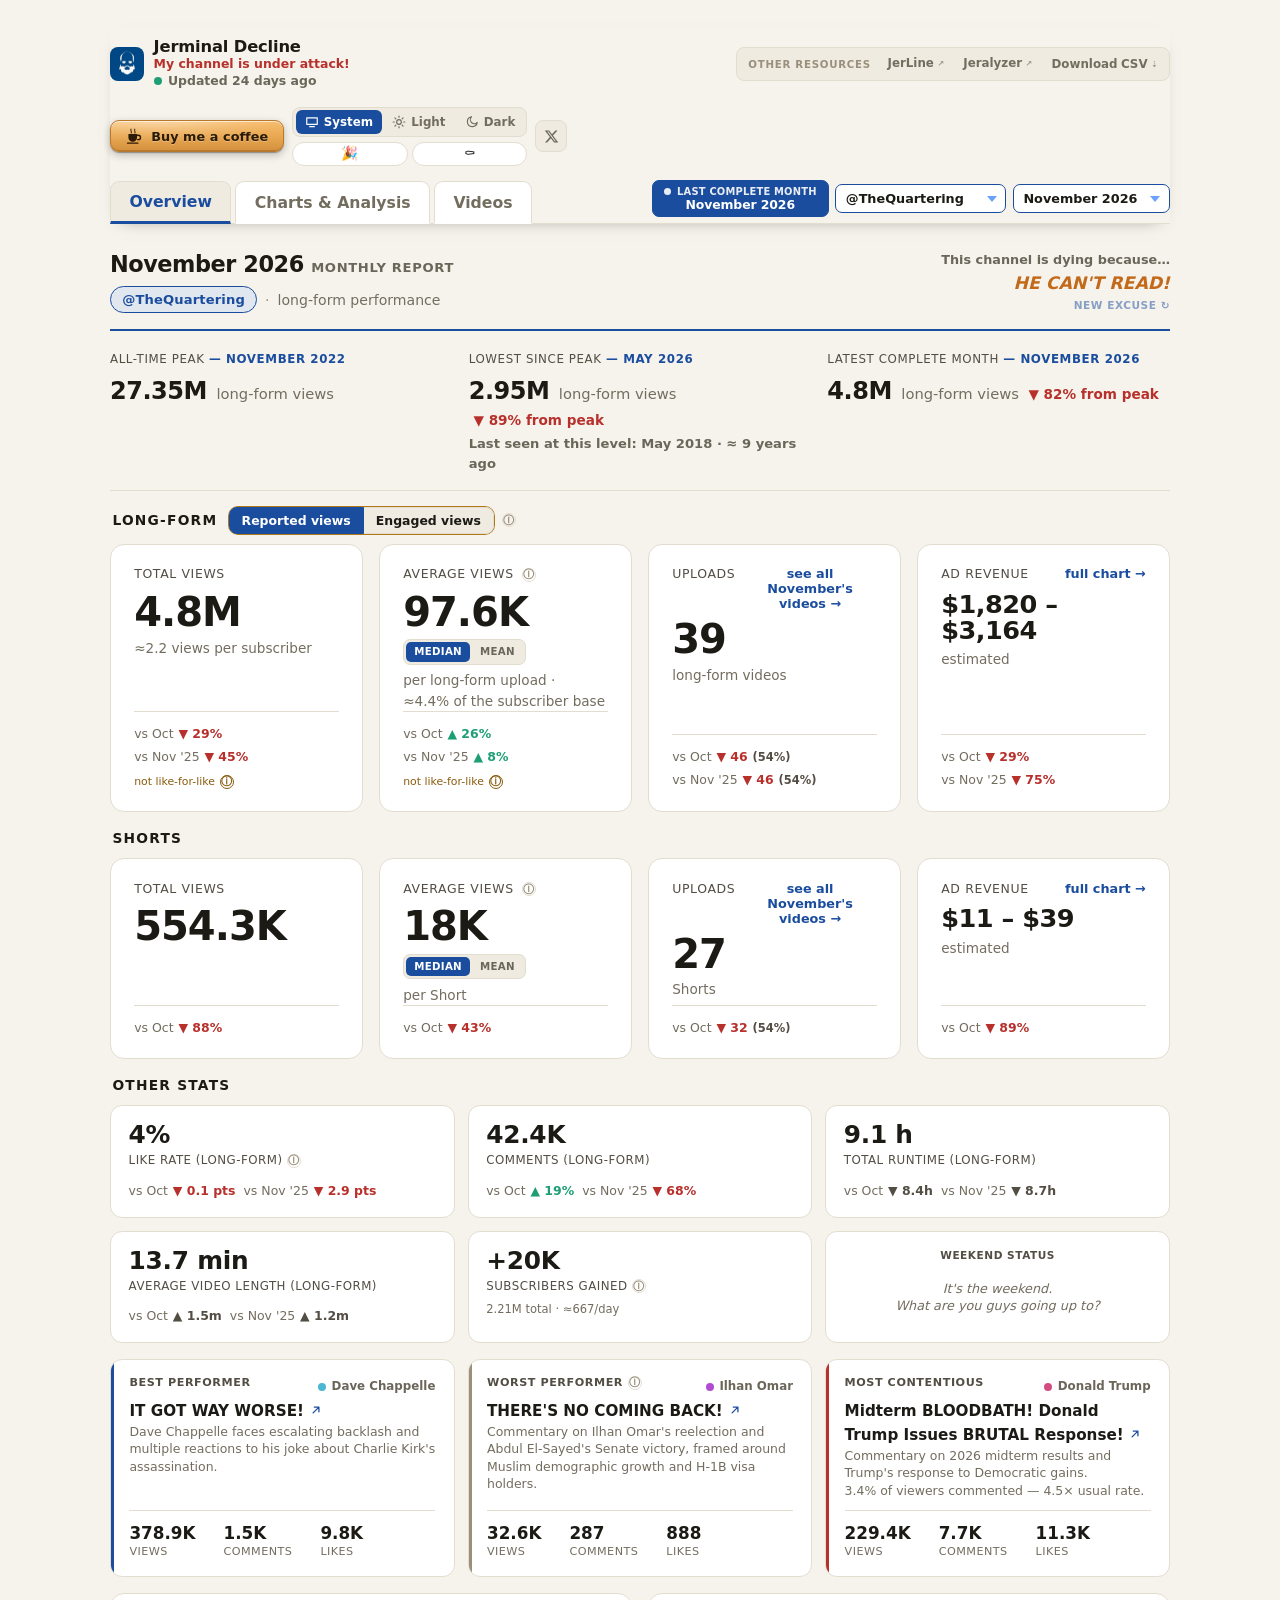
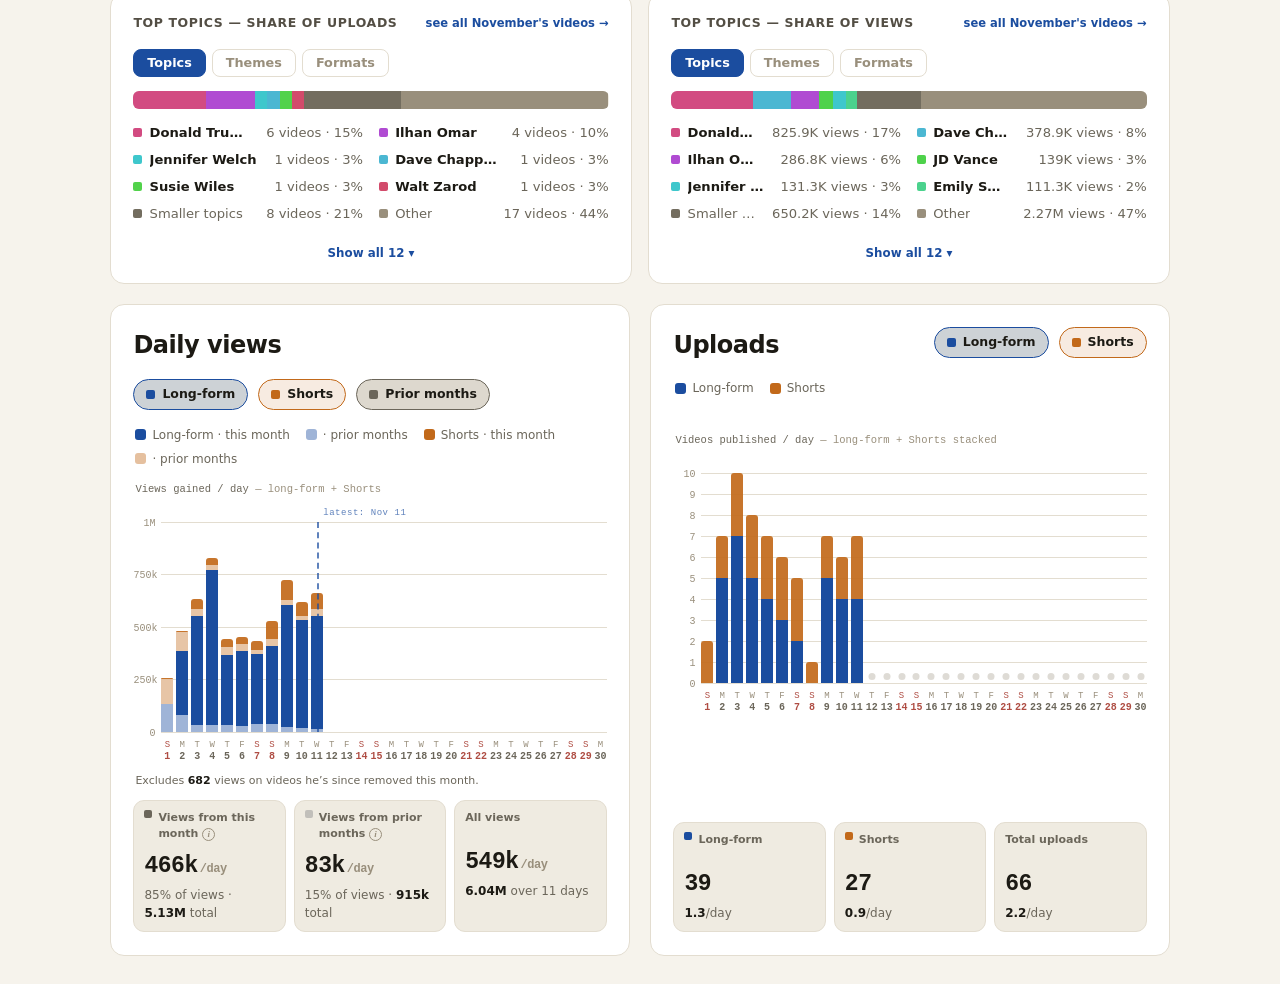
==== commit 2020d975: "Overview: drop the in-progress banner once the same-point comparators are in The pills now say "vs s" ====
--- a/public/index.html
+++ b/public/index.html
@@ -4269,7 +4269,6 @@
   const MTD = window.__mtd;
   const lfl = (!isAgg && m===CURRENT_MONTH_KEY && MTD && MTD.month===m && MTD.scopes && MTD.scopes[scope] && MTD.scopes[scope].prev) ? MTD : null;
   if (lfl) { p = lfl.scopes[scope].prev; y = lfl.scopes[scope].yoy || null; }
-  const lflAsOf = (lfl && lfl.prev && lfl.prev.asOf) ? (s => (+s.slice(8,10)) + ' ' + MONTHS[+s.slice(5,7)-1].slice(0,3))(ctDate(lfl.prev.asOf)) : '';
   // The pill says what it compares against; the banner above the cards says
   // how. "vs same point in Oct" rather than "vs Oct" plus a footnote.
   const lblMo = pm ? (lfl ? 'vs same point in ' + MONTHS[+pm.slice(5,7)-1].slice(0,3) : moAbbr(pm)) : '';
@@ -4681,9 +4680,7 @@
         <span class="dying-ticker-new">New excuse ↻</span>
       </div>
     </div>
-    ${isPartial ? (lfl
-      ? `<div class="partial-banner">⏳ <strong>${mLabel} is still in progress.</strong> Comparisons below are like for like: ${monthName(m)} so far against ${monthName(pm)} as it stood on ${lflAsOf}, and the same point of ${monthName(yo)} where the record allows.</div>`
-      : `<div class="partial-banner">⏳ <strong>${mLabel} is still in progress.</strong> The month-over-month and year-over-year comparisons below may not be meaningful until the month is complete.</div>`) : ''}
+    ${(isPartial && !lfl) ? `<div class="partial-banner">⏳ <strong>${mLabel} is still in progress.</strong> The month-over-month and year-over-year comparisons below may not be meaningful until the month is complete.</div>` : ''}
 
     ${(()=>{ const pk=PEAKS&&PEAKS[scope]; if(!pk) return '';
       return `<div class="peak-headline">
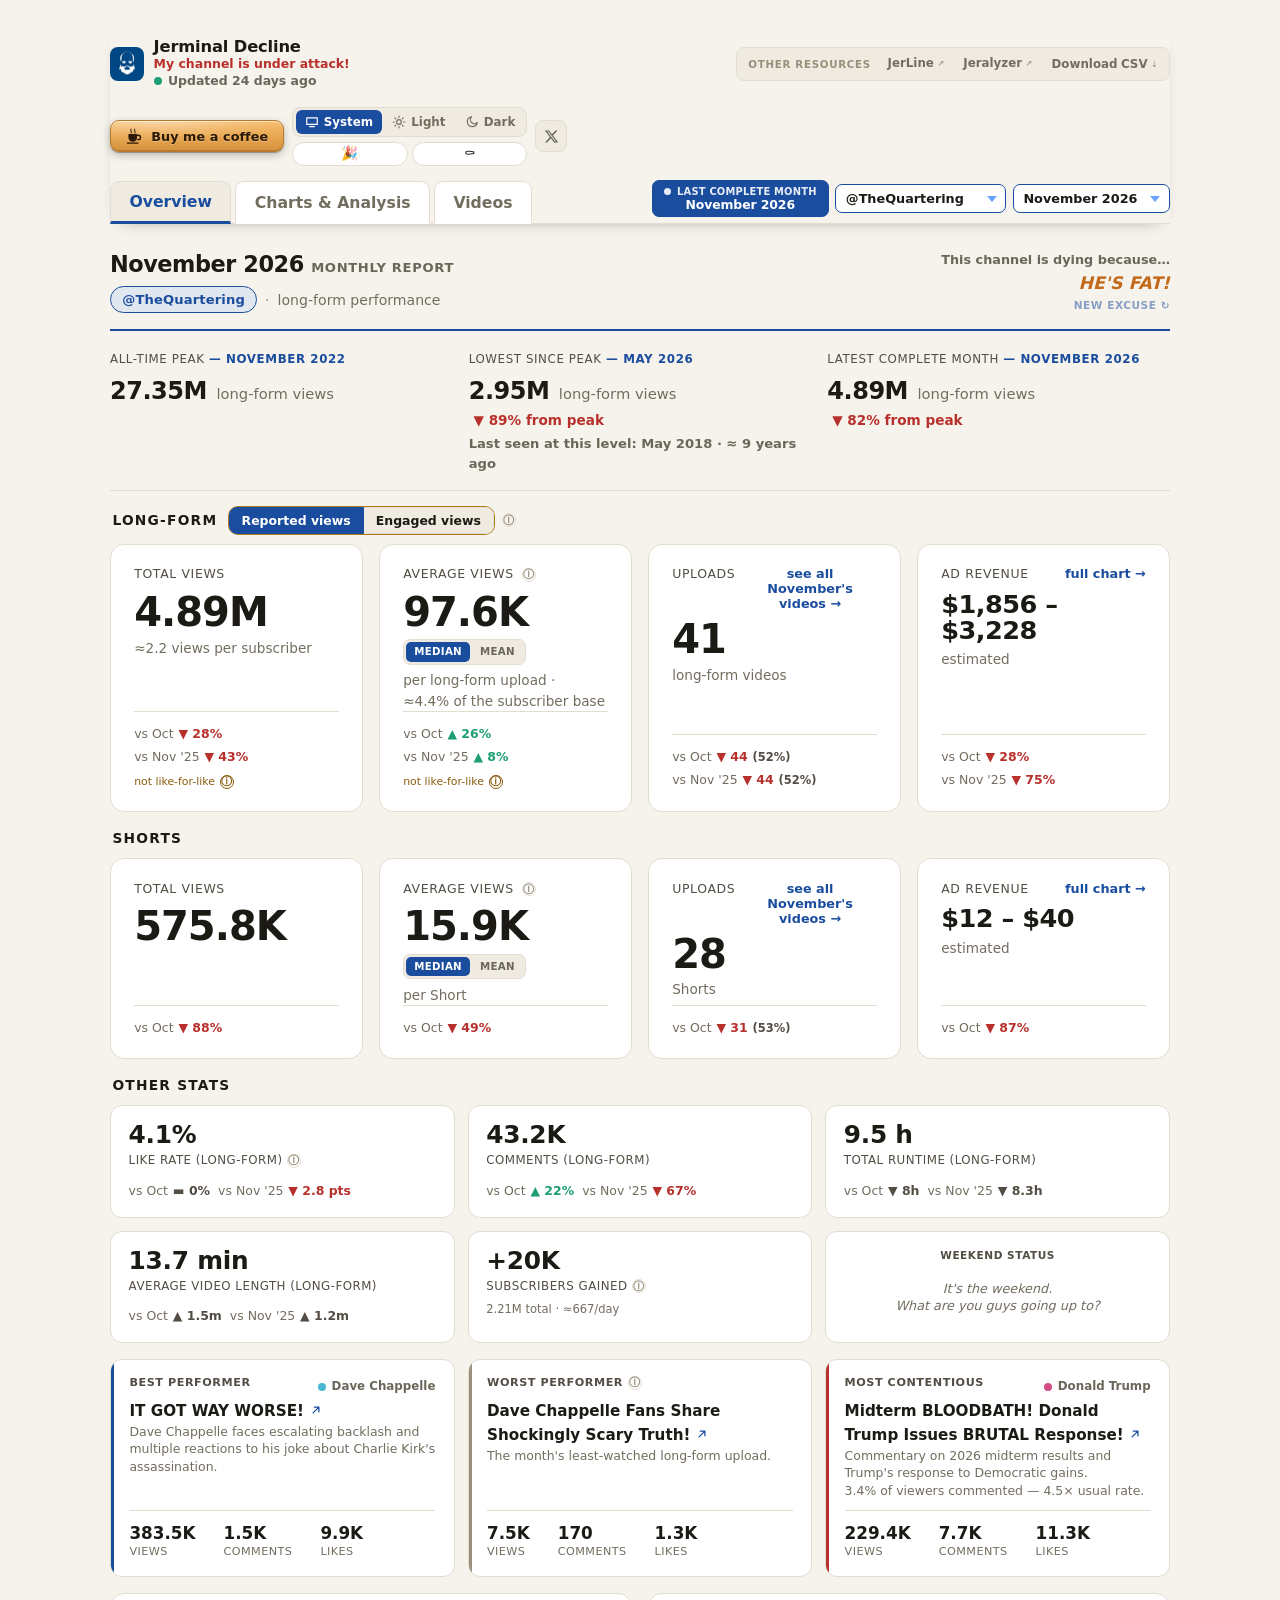
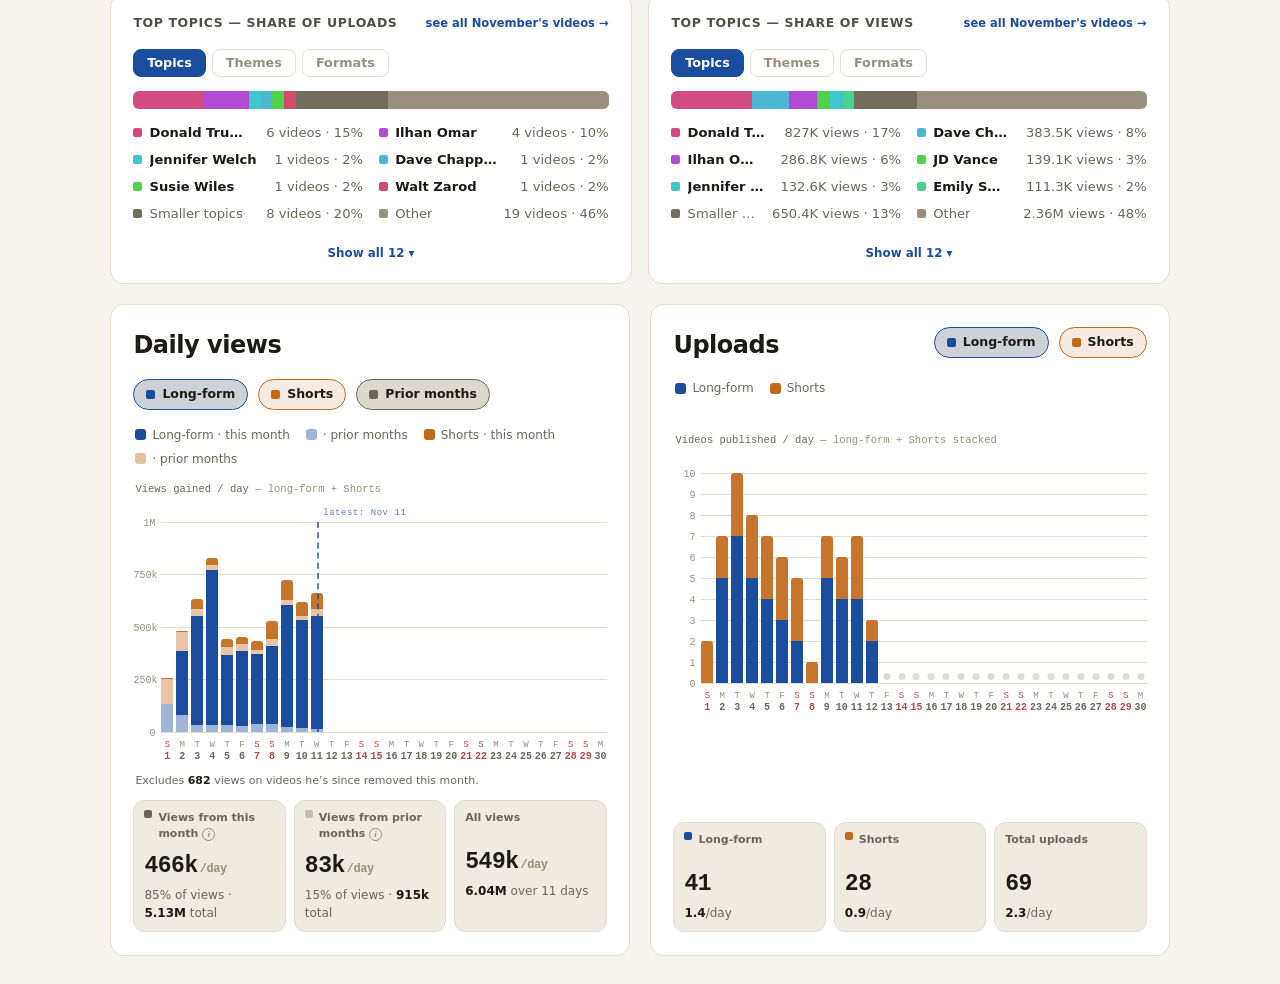
==== commit e92f5ea2: "Charts: the all-channel scope is labelled "All channels", not "Quartering universe" Brad's call. App" ====
--- a/public/index.html
+++ b/public/index.html
@@ -5762,7 +5762,7 @@
     return { views: _tv, count: _tc, avg: _tc ? _tv / _tc : 0, label: 'video' };
   }
   function activeDisplayName() {
-    if (ANALYTICS_CHANNEL === 'ALL') return 'Quartering universe';
+    if (ANALYTICS_CHANNEL === 'ALL') return 'All channels';
     return ANALYTICS_DATASET?.channels?.[ANALYTICS_CHANNEL]?.title || 'Channel';
   }
   function fmtCompact(n) {
@@ -11147,7 +11147,7 @@
 // Shared helper: a compact "Channel - period" string for the Videos-tab section
 // headers (word cloud, video tags, topics), so each says what it's scoped to.
 function sectionContextLabel() {
-  let channel = 'Quartering universe';
+  let channel = 'All channels';
   if (typeof ANALYTICS_CHANNEL !== 'undefined' && ANALYTICS_CHANNEL !== 'ALL') {
     channel = (ANALYTICS_DATASET && ANALYTICS_DATASET.channels && ANALYTICS_DATASET.channels[ANALYTICS_CHANNEL] && ANALYTICS_DATASET.channels[ANALYTICS_CHANNEL].title) || 'Channel';
   }
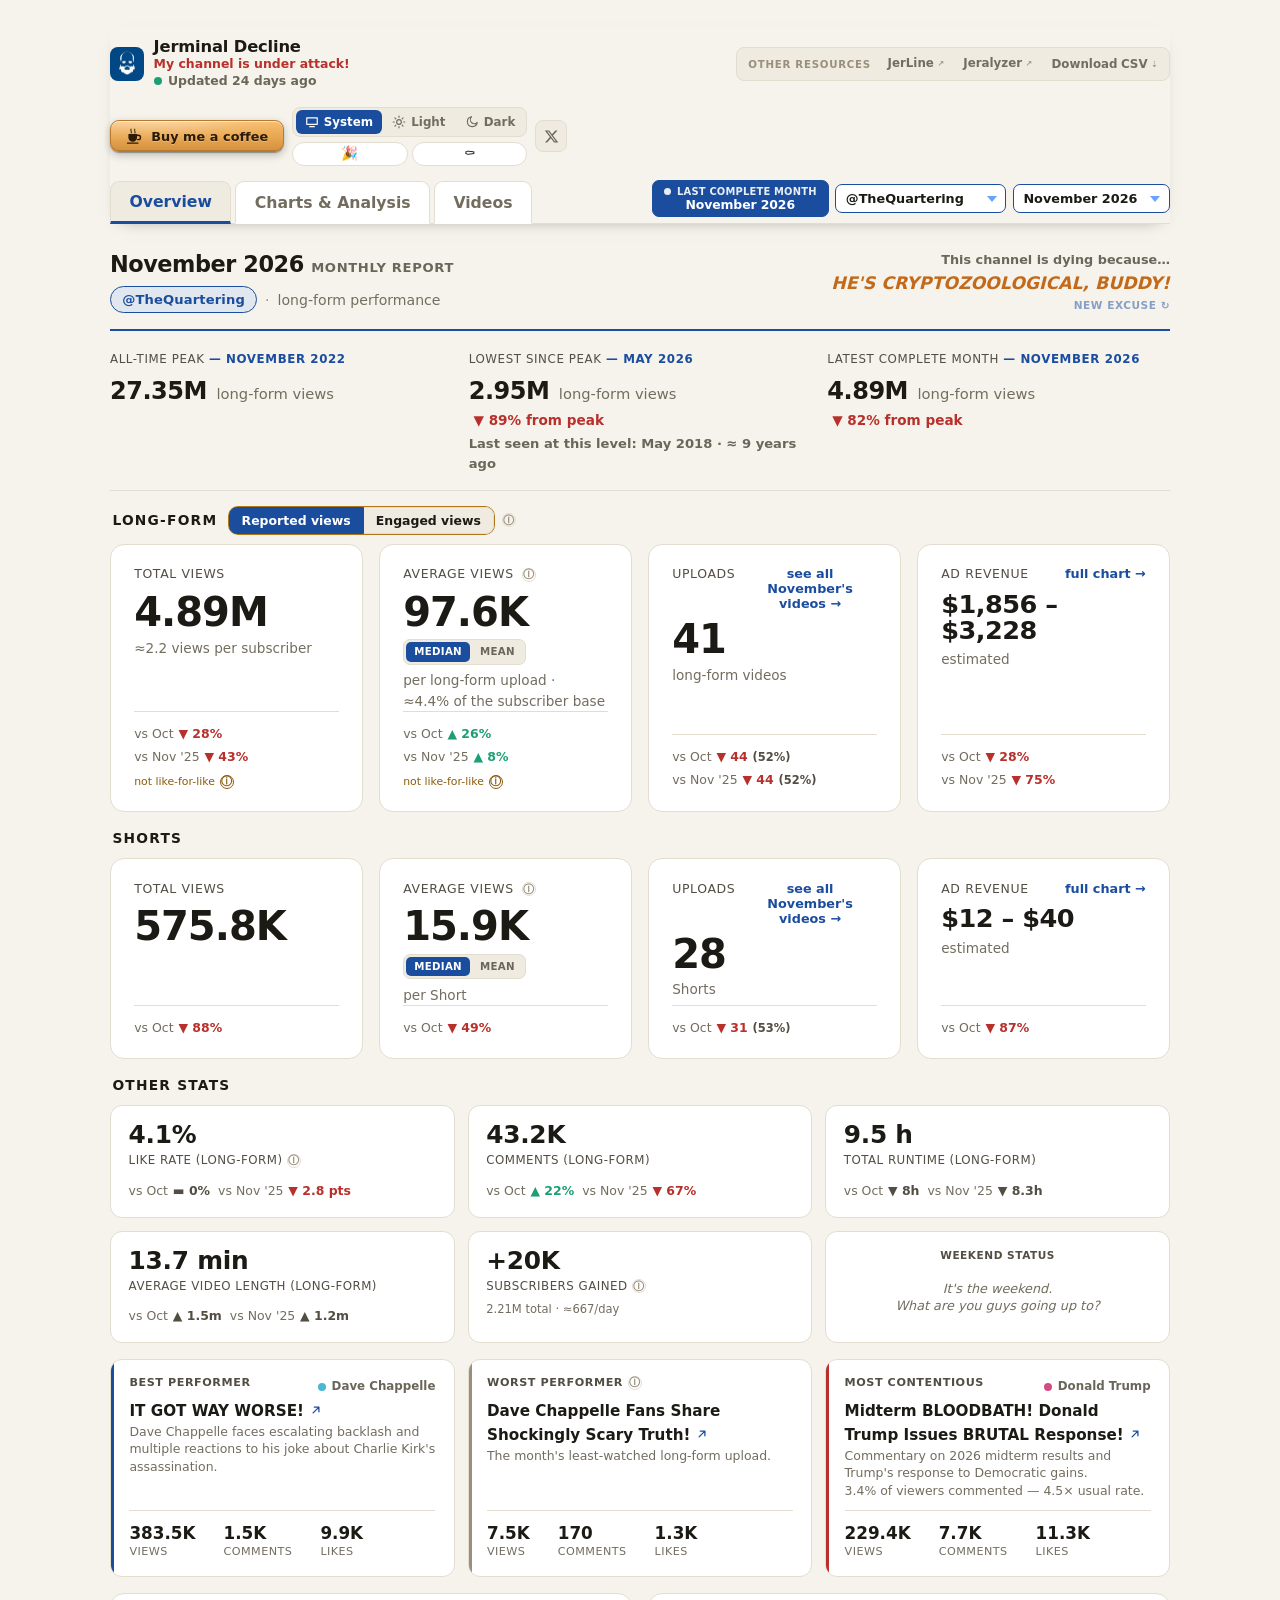
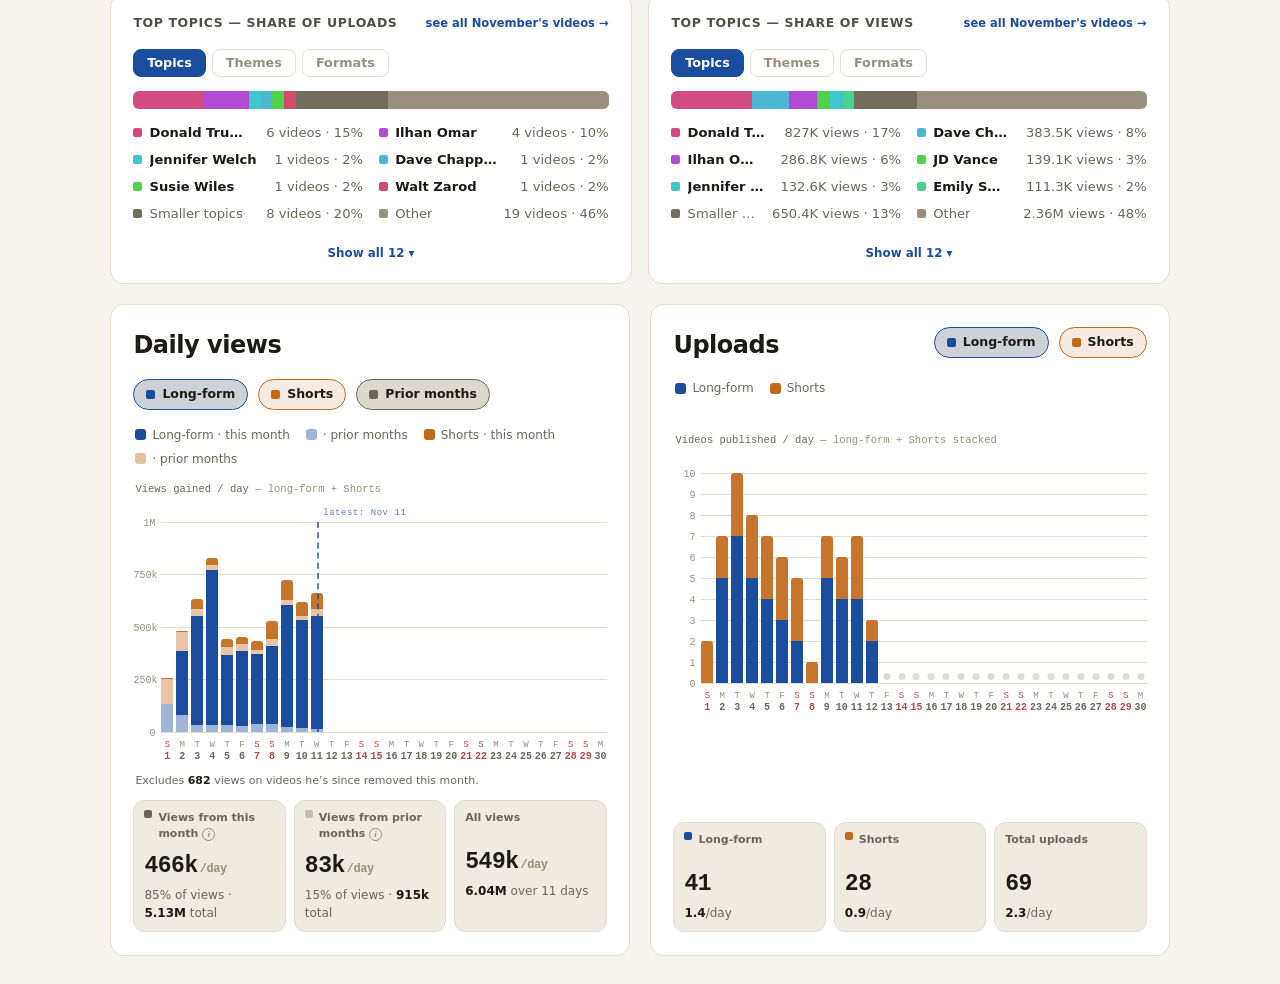
==== commit 3ec730b7: "Analysis: Views + uploads chart Brad asked how to contrast the Shorts views trend with how many Shor" ====
--- a/public/index.html
+++ b/public/index.html
@@ -723,6 +723,7 @@
   .trend-legend-swatch.duration {background: transparent;
     height: 0;
     border-top: 2px dashed var(--accent-2);}
+.trend-legend-swatch.uploads {background: var(--text-dim); opacity: 0.45; width: 10px; height: 10px; border-radius: 2px;}
 /* Revenue band swatch — translucent fill matching the chart's revenue band. */
   .trend-legend-swatch.revenue-band {background: var(--up);
     opacity: 0.22;
@@ -913,6 +914,9 @@
      with the views line. Colour-blind friendly: dash pattern + colour both differentiate. */
   .chart-line-duration {fill: none; stroke: var(--accent-2); stroke-width: 2; stroke-dasharray: 4 4; stroke-linejoin: round; stroke-linecap: round;}
 .chart-dot.duration {fill: var(--accent-2);}
+/* Uploads bars (views+uploads) — quiet and behind the line; the line is the story. */
+.chart-bar-uploads {fill: var(--text-dim); opacity: 0.28;}
+.chart-bar-uploads.inprogress {opacity: 0.16;}
 /* Like-rate dots — match the chart-line-likerate colour (purple) so the
      rate line and its data points read as a single visual unit. */
   .chart-dot.likerate {fill: var(--accent-2);}
@@ -1045,6 +1049,7 @@
 .chart-tooltip-row .swatch.curr {background: var(--accent);}
 .chart-tooltip-row .swatch.prev {background: var(--text-dim);}
 .chart-tooltip-row .swatch.duration {background: var(--accent-2);}
+.chart-tooltip-row .swatch.uploads {background: var(--text-dim); opacity: 0.6;}
 .chart-tooltip-row .swatch.likes {background: var(--accent-2);}
 /* In-progress caveat — small italic footer in the tooltip */
   .chart-tooltip-inprogress {font-size: 0.7rem;
@@ -2878,6 +2883,7 @@
       <div class="an-metric-toggle" id="anMetricToggle" role="tablist" aria-label="Chart metric">
         <button type="button" class="an-metric-btn active" data-metric="views" role="tab">Views</button>
         <button type="button" class="an-metric-btn" data-metric="views_length" role="tab">Views + length</button>
+        <button type="button" class="an-metric-btn" data-metric="views_uploads" role="tab">Views + uploads</button>
         <button type="button" class="an-metric-btn" data-metric="views_likes" role="tab">Views + likes</button>
         <button type="button" class="an-metric-btn" data-metric="median_views" role="tab">Average views</button>
         <button type="button" class="an-metric-btn" data-metric="median_length" role="tab">Average length</button>
@@ -2891,6 +2897,7 @@
         <select id="anMetricSelect" class="an-mobile-sel" aria-label="Chart metric">
           <option value="views">Views</option>
           <option value="views_length">Views + length</option>
+          <option value="views_uploads">Views + uploads</option>
           <option value="views_likes">Views + likes</option>
           <option value="median_views">Average views</option>
           <option value="median_length">Average length</option>
@@ -5239,6 +5246,9 @@
 // months rather than dropping it to the axis. The rate line in the views+likes
 // chart has always done this ("lifts over gaps rather than dipping to 0%"); this
 // generalises the same rule.
+// Which metrics follow the long-form / Shorts / both toggle: the plain views
+// chart and views + uploads. Every other metric keeps its long-form framing.
+function anFormatMetric(m){ return m === 'views' || m === 'views_uploads'; }
 function anMonthHasUploads(m, mode){
   const c = m && m.curr; if (!c) return false;
   if (mode === 'short') return (c.shorts || []).length > 0;
@@ -5727,7 +5737,7 @@
   // views there closes the very gap it came from and the line goes flat by
   // identity. Counts (tag blocks, uploads) and subscribers are untouched by the
   // counting change at all.
-  const VCC_BASIS_METRICS = { views:1, views_length:1, median_views:1 };
+  const VCC_BASIS_METRICS = { views:1, views_length:1, views_uploads:1, median_views:1 };
   function vccBasisApplies(){ return !!VCC_BASIS_METRICS[chartMetric]; }
   function metricsFor(summary) {
     if (!summary) return null;
@@ -5740,9 +5750,9 @@
     // the month actually carries post-change views.
     const _rng = (_eng && summary.longViewsEngagedLo != null && summary.longViewsEngagedHi > summary.longViewsEngagedLo * 1.005)
       ? [summary.longViewsEngagedLo, summary.longViewsEngagedHi] : null;
-    // "Include Shorts" applies only to the plain Views metric — every other
-    // consumer of this helper keeps its long-form framing.
-    if (chartMetric === 'views' && includeShorts) {
+    // "Include Shorts" applies to the plain Views metric and Views + uploads —
+    // every other consumer of this helper keeps its long-form framing.
+    if (anFormatMetric(chartMetric) && includeShorts) {
       const _tv = _lv + summary.shortViews, _tc = summary.totalCount();
       return { views: _tv, count: _tc, avg: _tc ? _tv / _tc : 0, label: 'video',
                lo: _rng ? _rng[0] + summary.shortViews : null, hi: _rng ? _rng[1] + summary.shortViews : null };
@@ -5951,9 +5961,16 @@
     : isAllMode
       ? "Total views on each month's uploads — long-form and Shorts — with year-over-year shading."
       : "Total views on each month's long-form uploads, with year-over-year shading.";
+  const uploadsT = isShort ? 'Shorts views vs. Shorts posted' : isAllMode ? 'Views vs. uploads (Shorts included)' : 'Long-form views vs. uploads';
+  const uploadsS = isShort
+    ? "Each month's Shorts views against how many Shorts went out — is a fall in views a fall in output, or in reach?"
+    : isAllMode
+      ? "Each month's views against how many videos went out, long-form and Shorts together — output, or reach?"
+      : "Each month's long-form views against how many videos went out — is a fall in views a fall in output, or in reach?";
   const T = {
     views: [viewsT, viewsS],
     views_length: ['Views vs. video length', 'Monthly views against the median upload length — is runtime climbing as views fall?'],
+    views_uploads: [uploadsT, uploadsS],
     views_likes: ['Views vs. like rate', 'Monthly views against the like rate — did engagement hold as reach shrank?'],
     median_views: ['Median views per upload', "The typical upload's reach each month — median, so one viral hit can't skew it."],
     median_length: ['Median upload length', "The typical long-form upload's runtime each month — median, so one marathon stream can't skew it."],
@@ -5978,13 +5995,13 @@
   // not views, so the counting change cannot touch it.
   // counting_change is absent on purpose: that chart IS the explanation, so
   // captioning it with a warning about the thing it explains reads as a loop.
-  const _vccMetrics = { views:1, views_length:1, views_likes:1, median_views:1,
+  const _vccMetrics = { views:1, views_length:1, views_uploads:1, views_likes:1, median_views:1,
                         like_rate:1, engagement_variance:1, all_videos:1 };
   // Rate metrics need different wording: the line falls because the divisor
   // grew, which reads as an engagement collapse if left unexplained.
   const _vccRateMetrics = { like_rate:1, engagement_variance:1, views_likes:1 };
   // Which of them plot months on the x axis, and so can carry the rule.
-  const _vccRuleMetrics = { views:1, views_length:1, views_likes:1, median_views:1,
+  const _vccRuleMetrics = { views:1, views_length:1, views_uploads:1, views_likes:1, median_views:1,
                             like_rate:1, engagement_variance:1 };
   const _vccRelevant = !!_vccMetrics[metric] && mode !== 'short';
   el.innerHTML = `<div class="an-chart-title-main">${t}</div><div class="an-chart-title-sub">${s}</div>` + (_vccRelevant ? vccNote(_vccRateMetrics[metric] ? 'rate' : 'chart', !!_vccRuleMetrics[metric]) : '');
@@ -5994,7 +6011,7 @@
   const svg = document.getElementById('trendChart');
   const legend = document.getElementById('trendLegend');
   const tooltip = document.getElementById('chartTooltip');
-  setChartTitle(chartMetric, (chartMetric === 'views' && includeShorts) ? 'all' : viewMode);
+  setChartTitle(chartMetric, (anFormatMetric(chartMetric) && includeShorts) ? 'all' : viewMode);
   // The tag-blocks key is specific to that chart; hide it for every other metric.
   // renderTagBlocksChart re-shows it when that chart is active.
   const _tbKey = document.getElementById('tagBlockKey');
@@ -6069,7 +6086,7 @@
     }
     const shortsCtrl = document.getElementById('chartFormatSeg');
     if (shortsCtrl) {
-      shortsCtrl.hidden = chartMetric !== 'views';
+      shortsCtrl.hidden = !anFormatMetric(chartMetric);
       const active = includeShorts ? 'all' : (viewMode === 'short' ? 'short' : 'long');
       for (const b of shortsCtrl.querySelectorAll('.chart-ctrl-btn.seg')) {
         b.setAttribute('aria-pressed', String(b.dataset.fmt === active));
@@ -6205,6 +6222,16 @@
     && channelQualifiesForLengthChart(ANALYTICS_CHANNEL)
     && hasDurationData;
 
+  // Views + uploads: the same views line over a quiet bar per month for how
+  // many videos went out, so a falling line can be read as fewer uploads or as
+  // less reach per upload. Follows the format toggle like the plain views chart
+  // (long-form / Shorts / both); the bars count what was posted in that mode.
+  const showUploads = chartMetric === 'views_uploads';
+  const upMode = (anFormatMetric(chartMetric) && includeShorts) ? 'all' : viewMode;
+  const uploadsFor = c => !c ? 0 : upMode === 'short' ? (c.shorts || []).length
+    : upMode === 'all' ? (c.longForm || []).length + (c.shorts || []).length : (c.longForm || []).length;
+  const uploads = chartData.map(m => uploadsFor(m.curr));
+
   // In views+length mode, we suppress the YoY visual (deficit/surplus fills, prev-year line)
   // because two superimposed lines on dual axes plus the gap fill becomes noisy.
   // The view-history alone is the story; duration overlay is the story.
@@ -6217,7 +6244,7 @@
   // the legend entry with it.
   const yoyCoverage = chartData.reduce((k, m) => k + (m.yoy ? 1 : 0), 0);
   const yoyUsable = yoyCoverage >= 3 && yoyCoverage >= chartData.length / 3;
-  const effectiveYoy = yoy && !showDuration && yoyUsable;
+  const effectiveYoy = yoy && !showDuration && !showUploads && yoyUsable;
   // The subtitle is written before this point and advertises "year-over-year
   // shading". Drop that clause when there is no comparison line to shade against,
   // rather than describing something the chart does not contain.
@@ -6233,12 +6260,13 @@
     <span class="trend-legend-item"><span class="trend-legend-swatch"></span> Views</span>
     ${effectiveYoy ? '<span class="trend-legend-item"><span class="trend-legend-swatch prev"></span> Previous year</span>' : ''}
     ${showDuration ? '<span class="trend-legend-item"><span class="trend-legend-swatch duration"></span> Average length</span>' : ''}
+    ${showUploads ? '<span class="trend-legend-item"><span class="trend-legend-swatch uploads"></span> Uploads</span>' : ''}
   `;
 
   // Layout — taller to accommodate annotation, more left padding for Y labels.
   // When the duration line is shown, also add right padding for the secondary Y axis labels.
   const W = 720, H = 280;
-  const P = { top: 20, right: showDuration ? 66 : 24, bottom: 48, left: 66 };
+  const P = { top: 20, right: (showDuration || showUploads) ? 66 : 24, bottom: 48, left: 66 };
   const innerW = W - P.left - P.right;
   const innerH = H - P.top - P.bottom;
 
@@ -6274,7 +6302,7 @@
   // Build path strings
   // Months that published nothing the current mode measures are not zeros — the
   // line lifts over them and a hollow marker sits on the axis instead.
-  const vMode = (chartMetric === 'views' && includeShorts) ? 'all' : viewMode;
+  const vMode = (anFormatMetric(chartMetric) && includeShorts) ? 'all' : viewMode;
   const vHas = i => anMonthHasUploads(chartData[i], vMode);
   const currPath = anGapPath(currValues, xFor, yFor, vHas);
 
@@ -6538,9 +6566,26 @@
       data-idx="${i}"/>
   `).join('');
 
-  // Right-axis labels for duration scale (only when showDuration is true)
+  // Uploads bars (views+uploads mode): their own scale on the right, kept to the
+  // lower 60% of the plot so the views line stays the headline.
+  let upBars = '', upTicks = [];
+  if (showUploads) {
+    const ipUp = inProgressMonth ? uploadsFor(inProgressMonth.curr) : 0;
+    const upMax = niceMax(Math.max(1, ...uploads, ipUp) * 1.05);
+    const yForUp = v => P.top + innerH - (v / upMax) * innerH * 0.6;
+    const bw = Math.min(28, Math.max(3, (innerW / Math.max(1, nTotal - 1)) * 0.5));
+    const bar = (i, u, extra) => u > 0
+      ? `<rect class="chart-bar-uploads${extra || ''}" x="${(xFor(i) - bw / 2).toFixed(1)}" y="${yForUp(u).toFixed(1)}" width="${bw.toFixed(1)}" height="${(P.top + innerH - yForUp(u)).toFixed(1)}" rx="2"/>`
+      : '';
+    upBars = uploads.map((u, i) => bar(i, u)).join('') + (inProgressMonth ? bar(n, ipUp, ' inprogress') : '');
+    for (const v of [0, upMax / 2, upMax]) upTicks.push({ y: yForUp(v), v: Math.round(v) });
+  }
+
+  // Right-axis labels: the duration scale in views+length, the uploads scale in views+uploads
   const durLabelsSvg = showDuration ? durTicks.map(t =>
     `<text class="chart-axis-label y dur" x="${P.left + innerW + 8}" y="${t.y + 4}">${fmtDurStat(t.v)}</text>`
+  ).join('') : showUploads ? upTicks.map(t =>
+    `<text class="chart-axis-label y dur" x="${P.left + innerW + 8}" y="${t.y + 4}">${t.v}</text>`
   ).join('') : '';
 
   // In-progress month rendering:
@@ -6617,6 +6662,7 @@
   svg.innerHTML = `
     <line class="chart-axis-line" x1="${P.left}" y1="${P.top + innerH}" x2="${P.left + innerW}" y2="${P.top + innerH}"/>
     ${gridLines}
+    ${upBars}
     ${(viewMode === 'short' && !includeShorts) ? '' : vccBreakRule(chartData, xFor, P, innerH)}
     ${xLabels}
     ${durLabelsSvg}
@@ -6698,16 +6744,26 @@
       }
       durationHtml = `<div class="chart-tooltip-row"><span class="swatch duration"></span> ${fmtDurStat(durSec)} median length ${durDeltaHtml}</div>`;
     }
+    // Uploads row (views+uploads mode): the count behind the bar, and what each
+    // upload averaged, which is the reach figure the comparison is really about.
+    let uploadsHtml = '';
+    if (showUploads) {
+      const u = uploadsFor(m.curr);
+      const noun = upMode === 'short' ? (u === 1 ? 'Short' : 'Shorts') : upMode === 'all' ? (u === 1 ? 'upload' : 'uploads') : (u === 1 ? 'long-form upload' : 'long-form uploads');
+      const per = (u > 0 && curr.views > 0) ? ` <span class="chart-tooltip-delta-ref">${fmtCompact(curr.views / u)} per ${upMode === 'short' ? 'Short' : 'upload'}</span>` : '';
+      uploadsHtml = `<div class="chart-tooltip-row"><span class="swatch uploads"></span> ${u} ${noun}${per}</div>`;
+    }
     // In-progress caveat — clarifies which numbers are partial and which aren't.
     // Views are cumulative and incomplete; duration medians are real numbers.
     const inProgressCaveat = isInProgress
-      ? `<div class="chart-tooltip-inprogress">In progress — views are partial; length is a running median.</div>`
+      ? `<div class="chart-tooltip-inprogress">In progress — views are partial; ${showUploads ? 'uploads are the count so far' : 'length is a running median'}.</div>`
       : '';
     tooltip.innerHTML = `
       <div class="chart-tooltip-month">${m.label}${isInProgress ? ' <span class="chart-tooltip-inprogress-tag">live</span>' : ''}</div>
       <div class="chart-tooltip-row"><span class="swatch curr"></span> ${fmt(curr.views)} ${deltaHtml}</div>
       ${curr.lo != null ? `<div class="chart-tooltip-row chart-tooltip-range">likely ${fmt(curr.lo)} \u2013 ${fmt(curr.hi)}</div>` : ''}
       ${!isInProgress && effectiveYoy && yoyM ? `<div class="chart-tooltip-row"><span class="swatch prev"></span> ${fmt(yoyM.views)} <span style="color:var(--text-dim);font-size:0.75rem;">(${m.label.split(' ')[0]} ${parseInt(m.label.split(' ')[1]) - 1})</span></div>` : ''}
+      ${uploadsHtml}
       ${durationHtml}
       ${inProgressCaveat}
     `;
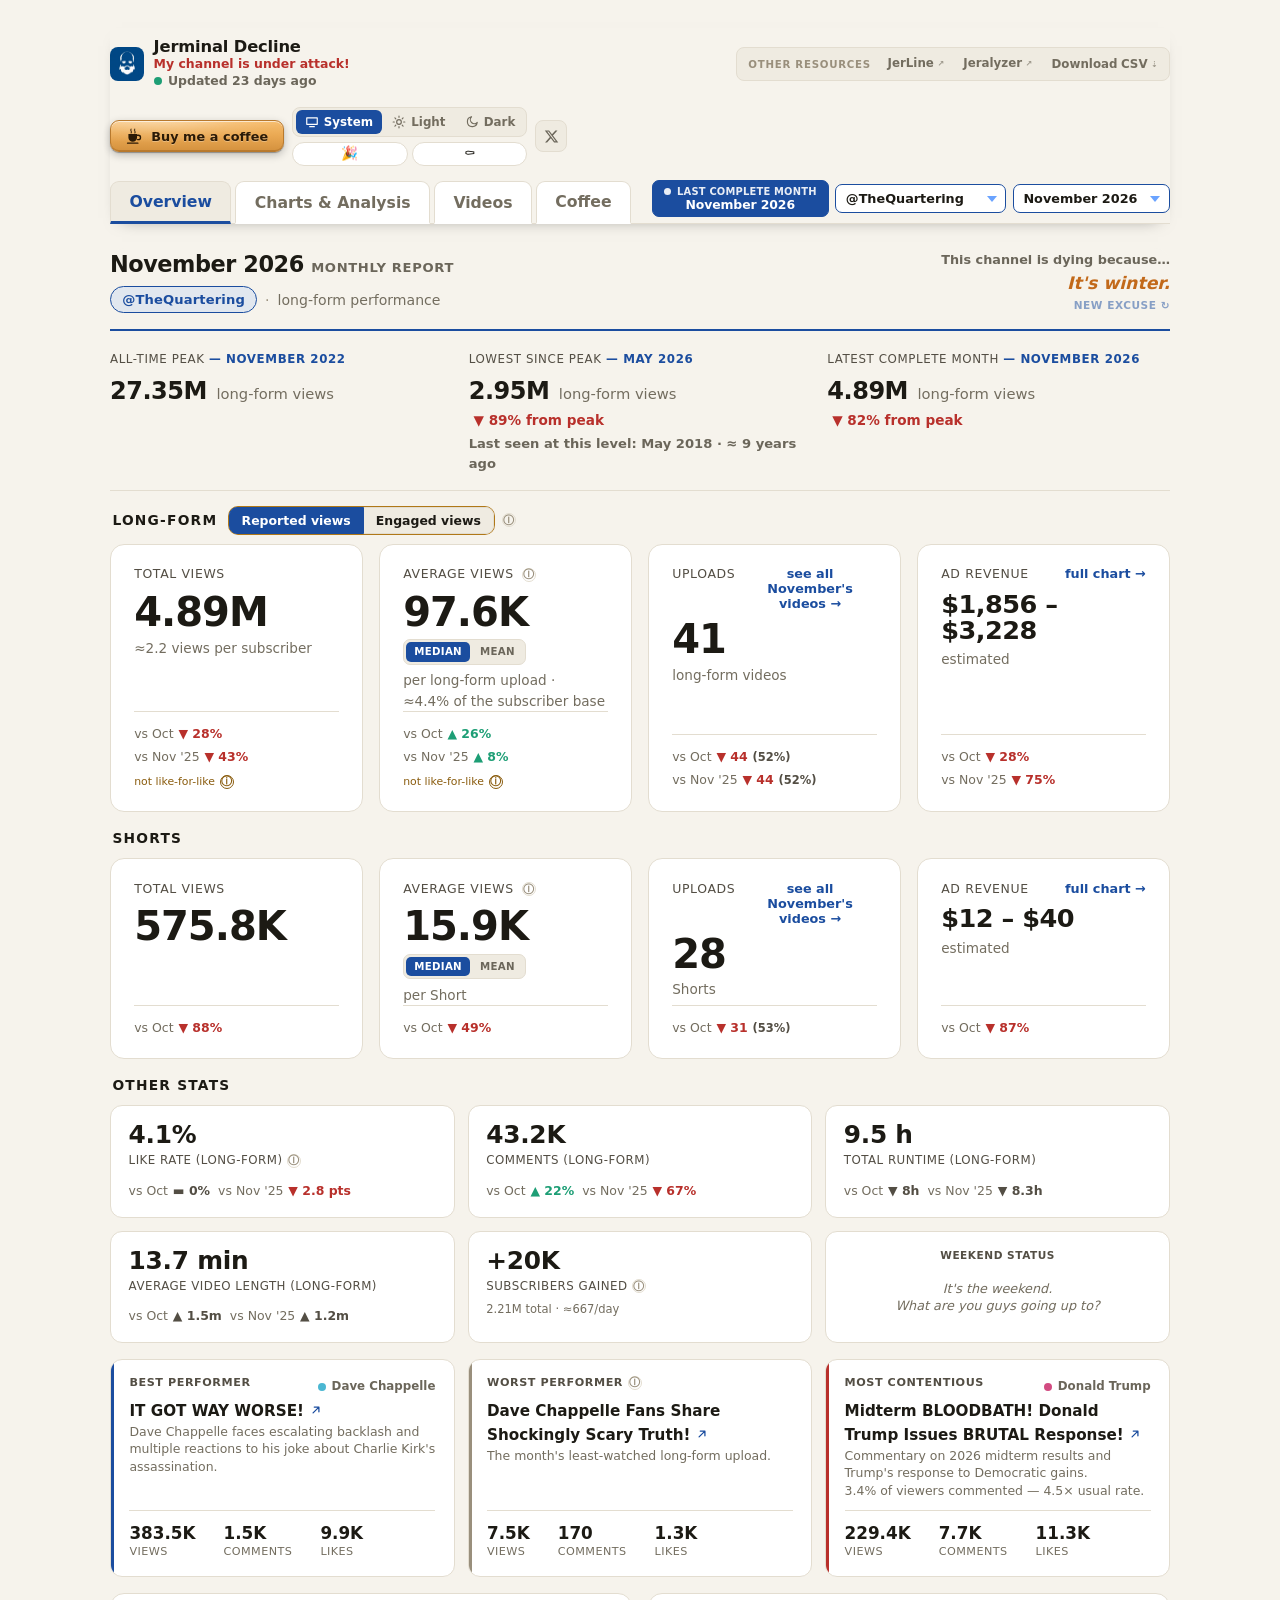
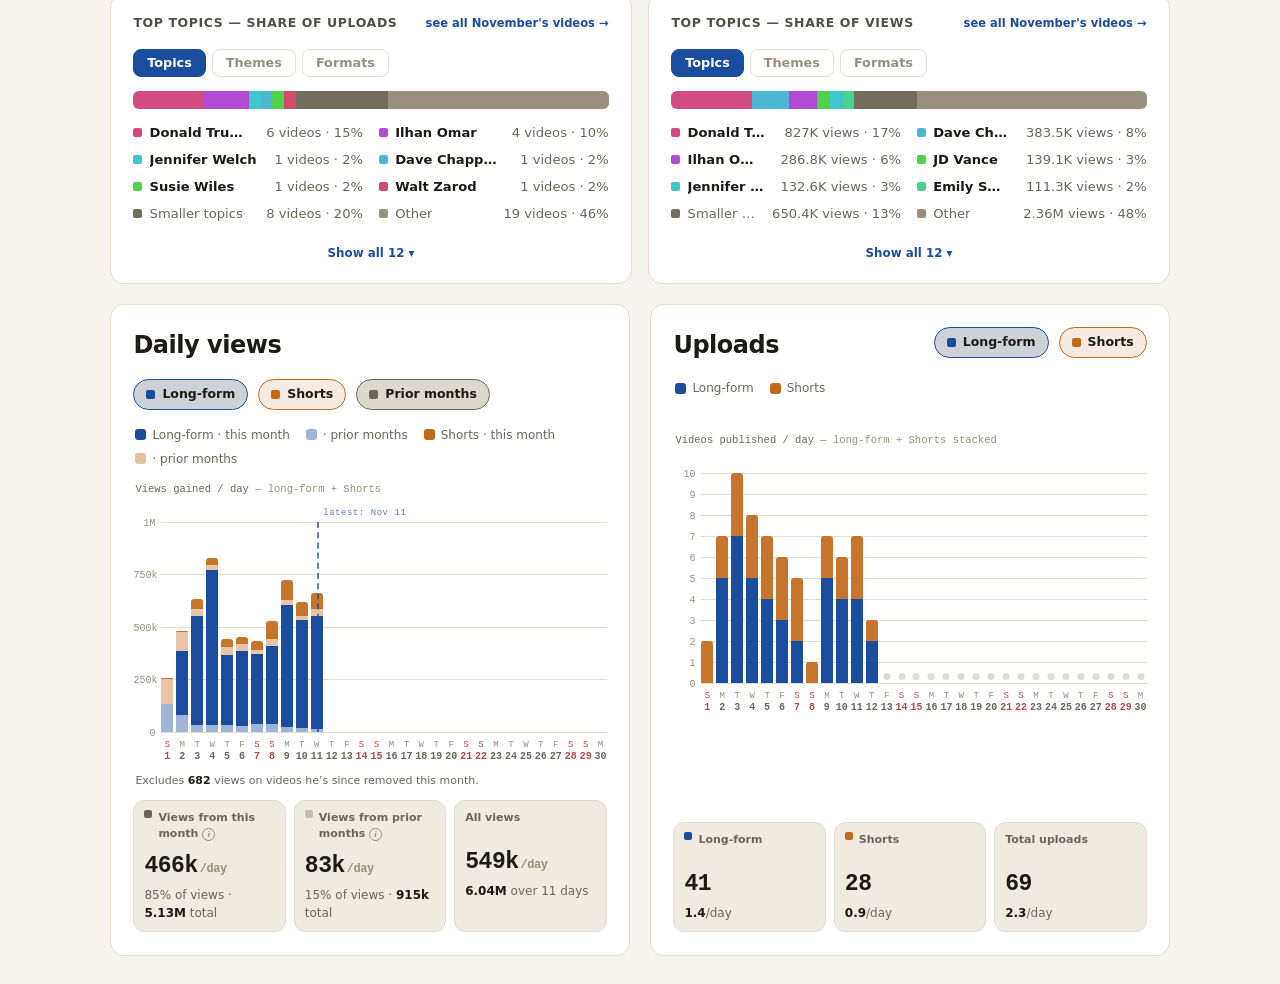
==== commit 4d0e7f4e: "Tabs: a Coffee tab linking to the tracker page Fourth tab in the section bar, a plain link to /coffe" ====
--- a/public/index.html
+++ b/public/index.html
@@ -177,6 +177,10 @@
 .ds-tab:hover{color:var(--text);background:var(--surface-2)}
 .ds-tab:focus-visible{outline:none;box-shadow:0 0 0 3px var(--accent-soft,rgba(106,163,255,0.28))}
 .ds-tab[aria-selected="true"]{color:var(--accent);background:var(--surface-2);border-bottom-color:var(--accent);border-bottom-width:3px}
+/* The Coffee tab is a link to its own page (/coffee) styled as the fourth tab; that
+   page carries the same bar with Coffee selected and the other three linking back. */
+a.ds-tab{display:inline-block;text-decoration:none;line-height:normal}
+@media(max-width:680px){.ds-tabs{gap:0.2rem}.ds-tab{font-size:0.9rem;padding:0.55rem 0.7rem}}
 .ds-tabpanel[hidden]{display:none}
 .tab-placeholder{background:var(--surface);border:1px solid var(--border);border-radius:14px;padding:3rem 2rem;text-align:center}
 .tab-placeholder h3{margin:0 0 0.75rem;font-size:1.2rem;font-weight:800;color:var(--text)}
@@ -2839,6 +2843,7 @@
     <button class="ds-tab" role="tab" data-tab="overview" aria-selected="true">Overview</button>
     <button class="ds-tab" role="tab" data-tab="analysis" aria-selected="false">Charts &amp; Analysis</button>
     <button class="ds-tab" role="tab" data-tab="videos" aria-selected="false">Videos</button>
+    <a class="ds-tab" role="tab" href="/coffee" title="Coffee Brand Coffee: stock, prices and estimated sales on Amazon, tracked daily">Coffee</a>
   </nav>
   <div class="sticky-controls" id="stickyControls">
     <div class="bar-controls" data-for="overview" id="ovBarControls">
@@ -11974,7 +11979,8 @@
 
 (function tabShell(){
   const TABS = ['overview','analysis','videos'];
-  const tabs = document.querySelectorAll('.ds-tab');
+  // Only the in-page tabs (data-tab); the Coffee tab is a plain link to /coffee.
+  const tabs = document.querySelectorAll('.ds-tab[data-tab]');
   const panels = document.querySelectorAll('.ds-tabpanel');
   if (!tabs.length || !panels.length) return;
   function show(tab){
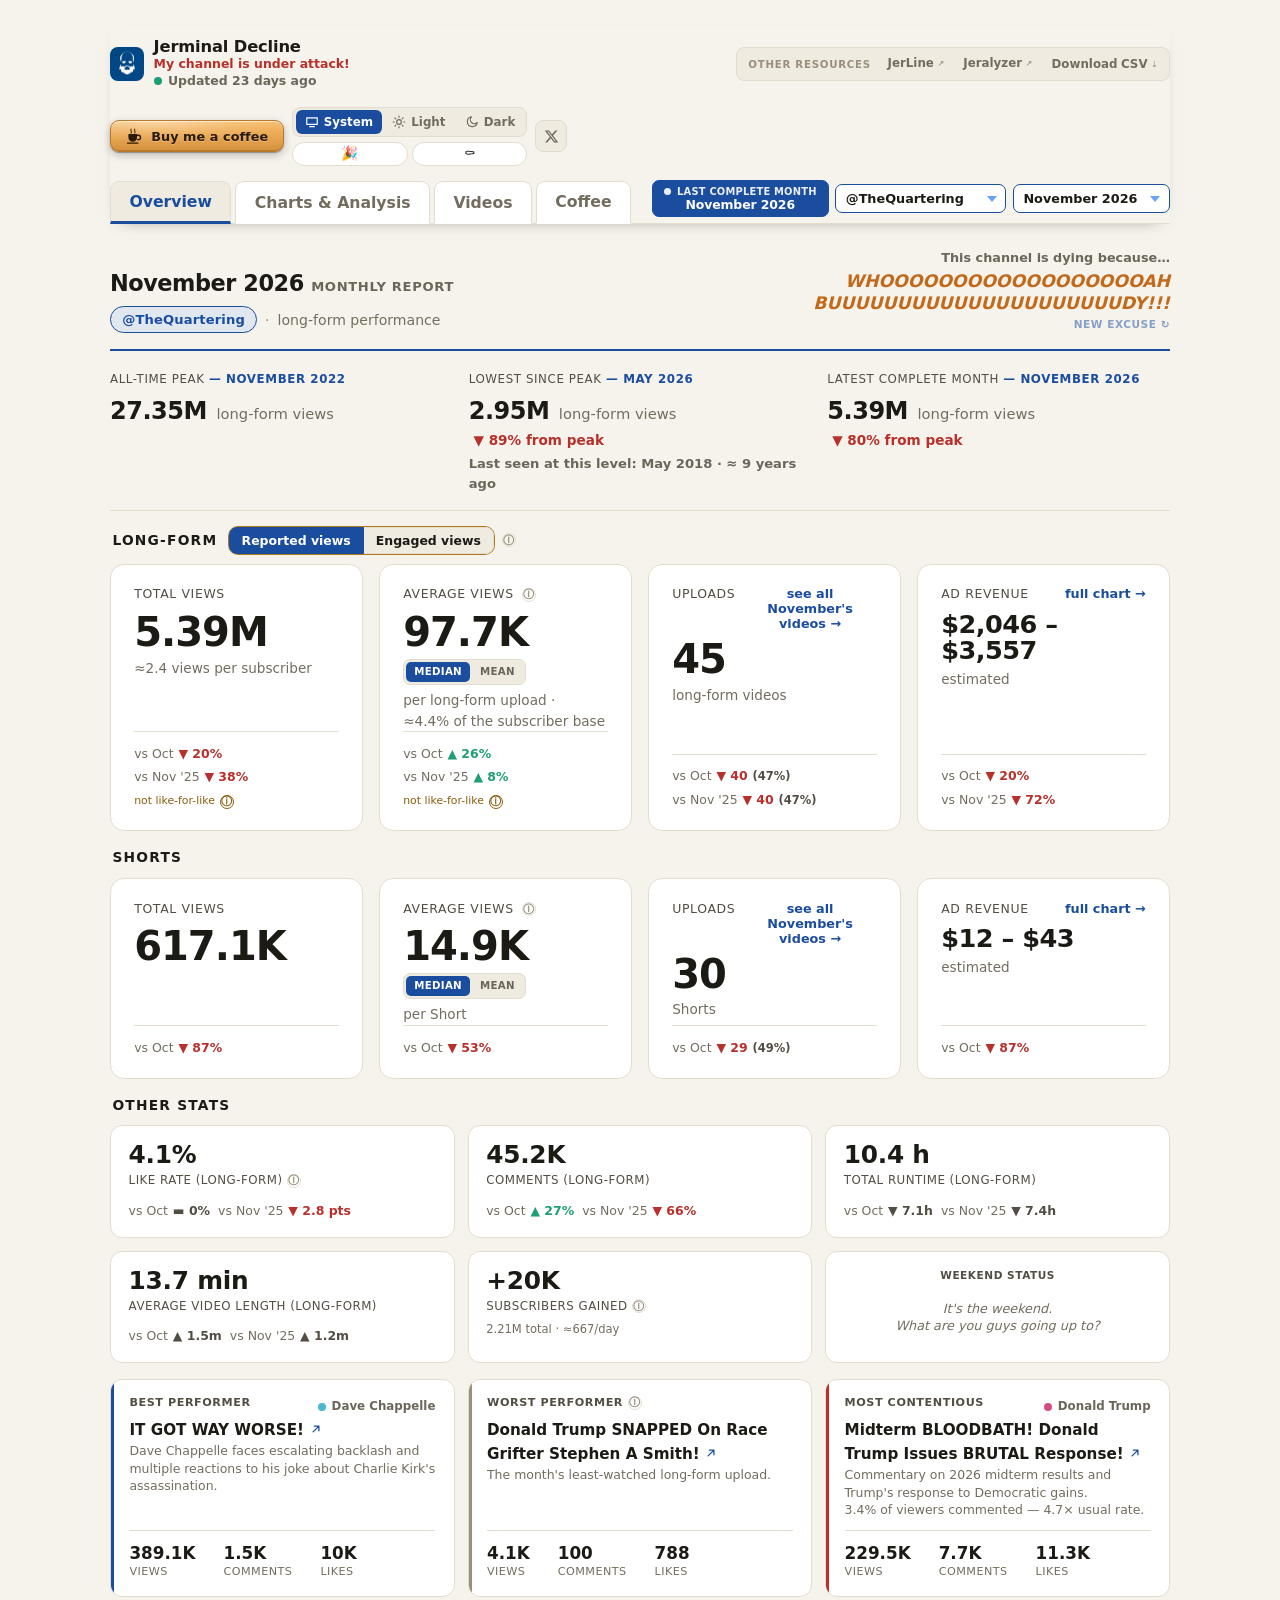
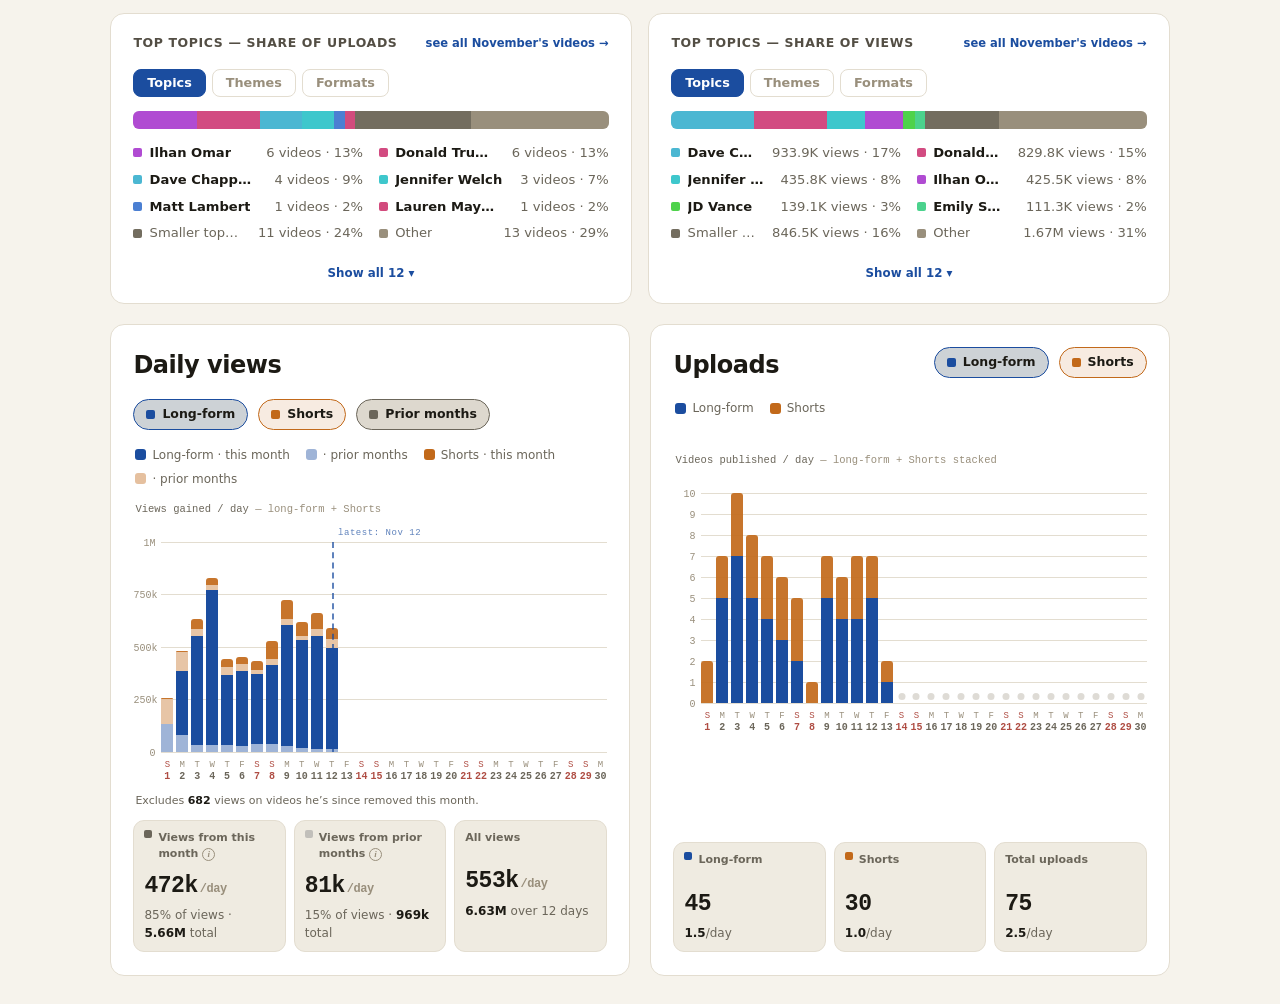
==== commit 5abaf9c9: "Analysis: Views + uploads right axis in round steps, amber bars with counts The uploads bars were a " ====
--- a/public/index.html
+++ b/public/index.html
@@ -727,7 +727,7 @@
   .trend-legend-swatch.duration {background: transparent;
     height: 0;
     border-top: 2px dashed var(--accent-2);}
-.trend-legend-swatch.uploads {background: var(--text-dim); opacity: 0.45; width: 10px; height: 10px; border-radius: 2px;}
+.trend-legend-swatch.uploads {background: var(--accent-2); opacity: 0.7; width: 10px; height: 10px; border-radius: 2px;}
 /* Revenue band swatch — translucent fill matching the chart's revenue band. */
   .trend-legend-swatch.revenue-band {background: var(--up);
     opacity: 0.22;
@@ -806,6 +806,7 @@
 @media(max-width:680px){
   .chart-axis-label {font-size: 22px;}
   .chart-axis-label.y {font-size: 20px;}
+  .chart-axis-title.up {font-size: 17px;}
 }
 /* Per-point value labels (e.g. "4.5M", "68K", "7.2%") sitting just above a data
    point. Smaller and a touch lighter than axis labels so the line stays the hero;
@@ -918,9 +919,17 @@
      with the views line. Colour-blind friendly: dash pattern + colour both differentiate. */
   .chart-line-duration {fill: none; stroke: var(--accent-2); stroke-width: 2; stroke-dasharray: 4 4; stroke-linejoin: round; stroke-linecap: round;}
 .chart-dot.duration {fill: var(--accent-2);}
-/* Uploads bars (views+uploads) — quiet and behind the line; the line is the story. */
-.chart-bar-uploads {fill: var(--text-dim); opacity: 0.28;}
-.chart-bar-uploads.inprogress {opacity: 0.16;}
+/* Uploads bars (views+uploads) — the second accent at half strength so they sit
+   behind the views line but still read; the right axis, its title, the legend
+   swatch and the tooltip swatch share the hue so the bars are identifiable at a
+   glance. The count sits in the foot of each bar (hidden with the Labels toggle). */
+.chart-bar-uploads {fill: var(--accent-2); fill-opacity: 0.55;}
+.chart-bar-uploads.inprogress {fill-opacity: 0.3;}
+.chart-pt-label.up {font-size: 9px; font-weight: 700; font-variant-numeric: tabular-nums;}
+.chart-axis-label.y.up {text-anchor: start; fill: var(--accent-2-text);}
+.chart-axis-title.up {fill: var(--accent-2-text); text-anchor: start;}
+.chart-axis-tick.up {stroke: var(--accent-2-text); opacity: 0.7;}
+.chart-axis-line.up {stroke: var(--accent-2-text); opacity: 0.45;}
 /* Like-rate dots — match the chart-line-likerate colour (purple) so the
      rate line and its data points read as a single visual unit. */
   .chart-dot.likerate {fill: var(--accent-2);}
@@ -1053,7 +1062,7 @@
 .chart-tooltip-row .swatch.curr {background: var(--accent);}
 .chart-tooltip-row .swatch.prev {background: var(--text-dim);}
 .chart-tooltip-row .swatch.duration {background: var(--accent-2);}
-.chart-tooltip-row .swatch.uploads {background: var(--text-dim); opacity: 0.6;}
+.chart-tooltip-row .swatch.uploads {background: var(--accent-2); opacity: 0.75;}
 .chart-tooltip-row .swatch.likes {background: var(--accent-2);}
 /* In-progress caveat — small italic footer in the tooltip */
   .chart-tooltip-inprogress {font-size: 0.7rem;
@@ -6265,7 +6274,7 @@
     <span class="trend-legend-item"><span class="trend-legend-swatch"></span> Views</span>
     ${effectiveYoy ? '<span class="trend-legend-item"><span class="trend-legend-swatch prev"></span> Previous year</span>' : ''}
     ${showDuration ? '<span class="trend-legend-item"><span class="trend-legend-swatch duration"></span> Average length</span>' : ''}
-    ${showUploads ? '<span class="trend-legend-item"><span class="trend-legend-swatch uploads"></span> Uploads</span>' : ''}
+    ${showUploads ? '<span class="trend-legend-item"><span class="trend-legend-swatch uploads"></span> ' + (upMode === 'short' ? 'Shorts posted' : 'Uploads') + '</span>' : ''}
   `;
 
   // Layout — taller to accommodate annotation, more left padding for Y labels.
@@ -6572,25 +6581,46 @@
   `).join('');
 
   // Uploads bars (views+uploads mode): their own scale on the right, kept to the
-  // lower 60% of the plot so the views line stays the headline.
-  let upBars = '', upTicks = [];
+  // lower 60% of the plot so the views line stays the headline. The scale steps
+  // in round numbers (0 · 100 · 200 · 300, never 0 · 158 · 315), each step gets a
+  // tick on a short right-hand axis under an "Uploads" title, and the count sits
+  // in the foot of every bar tall enough to hold it.
+  let upBars = '', upTicks = [], upLabels = '', upAxisSvg = '';
   if (showUploads) {
     const ipUp = inProgressMonth ? uploadsFor(inProgressMonth.curr) : 0;
-    const upMax = niceMax(Math.max(1, ...uploads, ipUp) * 1.05);
+    const upRaw = Math.max(1, ...uploads, ipUp);
+    const upStep = [1, 2, 5, 10, 20, 25, 50, 100, 200, 250, 500, 1000, 2000, 5000].find(st => upRaw / st <= 4) || 10000;
+    const upMax = Math.ceil(upRaw / upStep) * upStep;
     const yForUp = v => P.top + innerH - (v / upMax) * innerH * 0.6;
     const bw = Math.min(28, Math.max(3, (innerW / Math.max(1, nTotal - 1)) * 0.5));
+    const baseY = P.top + innerH;
     const bar = (i, u, extra) => u > 0
-      ? `<rect class="chart-bar-uploads${extra || ''}" x="${(xFor(i) - bw / 2).toFixed(1)}" y="${yForUp(u).toFixed(1)}" width="${bw.toFixed(1)}" height="${(P.top + innerH - yForUp(u)).toFixed(1)}" rx="2"/>`
+      ? `<rect class="chart-bar-uploads${extra || ''}" x="${(xFor(i) - bw / 2).toFixed(1)}" y="${yForUp(u).toFixed(1)}" width="${bw.toFixed(1)}" height="${(baseY - yForUp(u)).toFixed(1)}" rx="2"/>`
+      : '';
+    // The count in the bar's foot, away from the views line (which rarely runs
+    // along the baseline). Skipped when the bar is too short or too narrow to
+    // hold it, or when that month's views dot lands on the foot (a near-zero
+    // month, or the in-progress dot early in the month); the tooltip always
+    // has the number.
+    const labelY = baseY - 4.5;
+    const dotYAt = i => i < n ? yFor(currValues[i]) : (ipViewValue != null ? yFor(ipViewValue) : -99);
+    const barLabel = (i, u) => (u > 0 && bw >= 18 && baseY - yForUp(u) >= 15 && Math.abs(dotYAt(i) - labelY) > 13)
+      ? `<text class="chart-pt-label up" x="${xFor(i).toFixed(1)}" y="${labelY.toFixed(1)}">${u}</text>`
       : '';
     upBars = uploads.map((u, i) => bar(i, u)).join('') + (inProgressMonth ? bar(n, ipUp, ' inprogress') : '');
-    for (const v of [0, upMax / 2, upMax]) upTicks.push({ y: yForUp(v), v: Math.round(v) });
+    upLabels = uploads.map((u, i) => barLabel(i, u)).join('') + (inProgressMonth ? barLabel(n, ipUp) : '');
+    for (let v = 0; v <= upMax; v += upStep) upTicks.push({ y: yForUp(v), v });
+    const axX = P.left + innerW;
+    upAxisSvg = `<line class="chart-axis-line up" x1="${axX}" y1="${baseY}" x2="${axX}" y2="${yForUp(upMax).toFixed(1)}"/>`
+      + upTicks.map(t => `<line class="chart-axis-tick up" x1="${axX}" y1="${t.y.toFixed(1)}" x2="${axX + 5}" y2="${t.y.toFixed(1)}"/>`).join('')
+      + `<text class="chart-axis-title up" x="${axX + 8}" y="${(yForUp(upMax) - 11).toFixed(1)}">${upMode === 'short' ? 'Shorts' : 'Uploads'}</text>`;
   }
 
   // Right-axis labels: the duration scale in views+length, the uploads scale in views+uploads
   const durLabelsSvg = showDuration ? durTicks.map(t =>
     `<text class="chart-axis-label y dur" x="${P.left + innerW + 8}" y="${t.y + 4}">${fmtDurStat(t.v)}</text>`
-  ).join('') : showUploads ? upTicks.map(t =>
-    `<text class="chart-axis-label y dur" x="${P.left + innerW + 8}" y="${t.y + 4}">${t.v}</text>`
+  ).join('') : showUploads ? upAxisSvg + upTicks.map(t =>
+    `<text class="chart-axis-label y up" x="${P.left + innerW + 8}" y="${(t.y + 4).toFixed(1)}">${t.v}</text>`
   ).join('') : '';
 
   // In-progress month rendering:
@@ -6680,6 +6710,7 @@
     ${ipPrevDot}
     ${currDots}
     ${showDuration ? durDots : ''}
+    ${upLabels}
     ${inProgressSvg}
     ${currLabels}
     ${attribution}
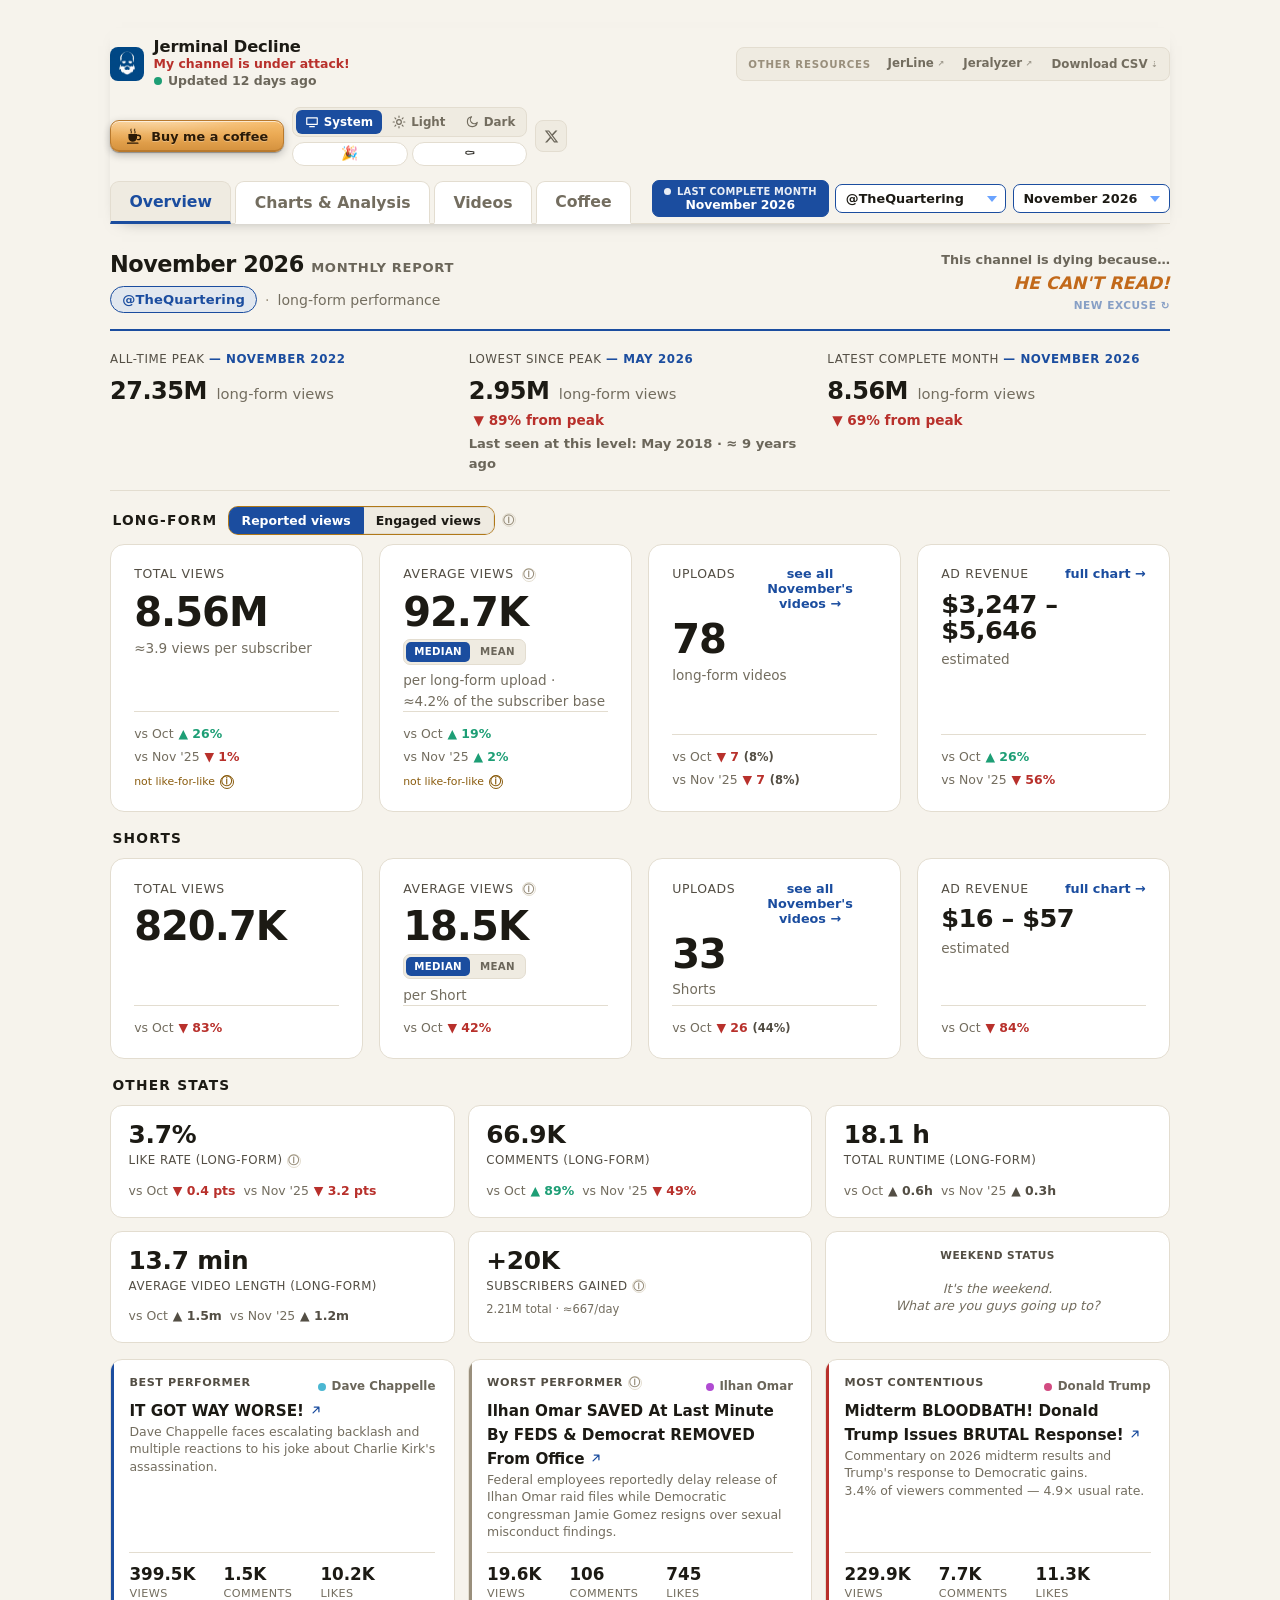
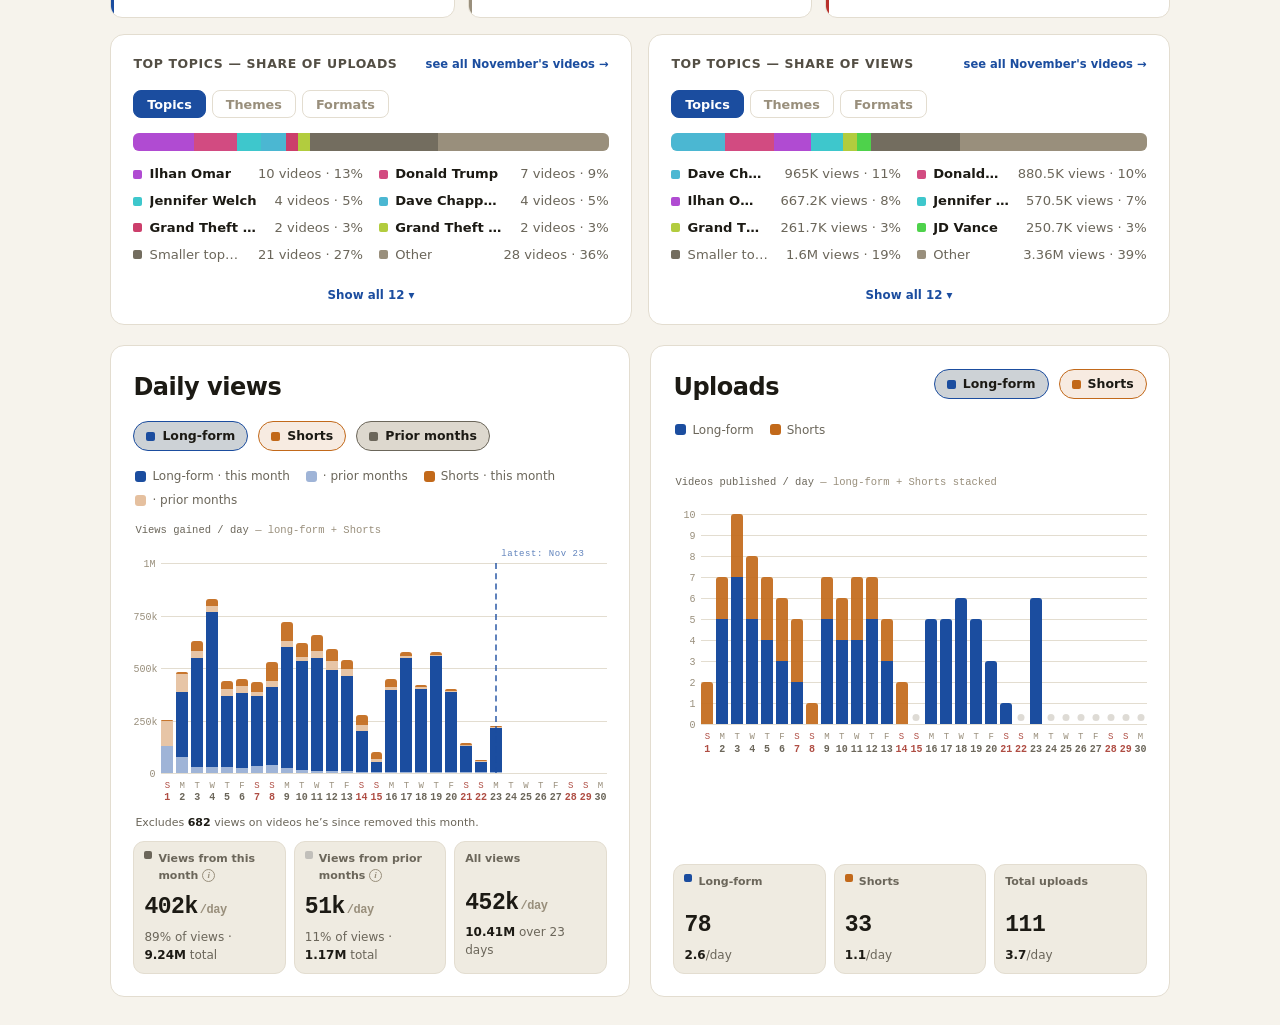
==== commit e9c11391: "Overview: drop the "likely" range and the month-end projection The Total views card stacked a "likel" ====
--- a/public/index.html
+++ b/public/index.html
@@ -344,8 +344,6 @@
 /* Row, not column: this used to stack the number over a confidence chip that
    carried the (i). With the chip gone the icon is a direct child, and a column
    would strand it on a line of its own under the number. */
-.hero-proj{font-size:0.82rem;font-weight:700;color:var(--text-muted);margin-top:0.75rem;display:flex;align-items:center;gap:0.35rem;line-height:1.3;flex-wrap:wrap}
-.hero-proj .info-icon{color:var(--text-dim);border-color:var(--border)}
 @media(max-width:900px){.hero.cols4{grid-template-columns:1fr 1fr}}
 .report-topgrid{display:grid;grid-template-columns:minmax(280px,1fr) 1.4fr;gap:1rem;align-items:stretch;margin-bottom:1rem}
 .report-topgrid .peak-headline{margin-bottom:0;padding-bottom:0;border-bottom:none;grid-template-columns:1fr;align-content:start;gap:0.9rem}
@@ -356,10 +354,6 @@
 .hero-num{font-size:2.5rem;font-weight:800;letter-spacing:-0.025em;line-height:1}
 .hero-num.rev{font-size:2.05rem}  /* revenue is a range string, so a touch smaller to fit */
 .hero-sub{font-size:0.85rem;color:var(--subtext);margin-top:0.35rem}
-/* The range an engaged estimate could sit in. Deliberately quiet: it qualifies
-   the number above it and should never compete with it. */
-.hero-range{font-size:0.85rem;color:var(--subtext);margin-top:0.45rem;display:flex;align-items:center;gap:0.4rem;font-variant-numeric:tabular-nums;line-height:1.2}
-.hero-range b{color:var(--label);font-weight:700;white-space:nowrap}
 .hero-chart-link.hero-how{margin-top:0.3rem;align-self:flex-start;text-align:left}
 /* Secondary headline figure (Shorts views on the Total views card): clearly
    subordinate to the main long-form number, but heavier than sub-text. */
@@ -4412,21 +4406,13 @@
   // a views figure to compare.
   const vccCross = !!((p && pm && pm < '2026-09' && p.tot) || (y && yo && yo < '2026-09' && y.tot));
   const basisTag = (vccAdj && vccCross) ? (useEng ? 'engaged' : 'reported') : null;
-  // An engaged figure is an estimate, so it is shown with the range it could
-  // sit in: the same views divided by each end of the factor's range. One quiet
-  // line under the number, and nothing at all on periods the change never
-  // touched or while the reported basis is selected.
-  const rngOk = (lo, hi) => lo != null && hi != null && hi > lo * 1.005;
-  const rngTxt = (lo, hi) => `likely <b>${fmt(lo)} \u2013 ${fmt(hi)}</b>`;
-  const rangeTot = (useEng && rngOk(d.engagedLo, d.engagedHi))
-    ? `<div class="hero-range">${rngTxt(d.engagedLo, d.engagedHi)}</div>` : '';
-  // The single route from an engaged figure to how it was worked out. Shown
-  // whenever the engaged basis is on, with or without a visible range.
+  // An engaged figure is an estimate. Until 24 Nov 2026 the cards also carried a
+  // "likely X – Y" line (the same views divided by each end of the factor's
+  // range); it was dropped because, stacked under the number next to the
+  // month-end projection, the two read as competing guesses at one figure. The
+  // range still lives in the explainer and the chart tooltips. The single route
+  // from an engaged figure to how it was worked out is the link below.
   const howLink = useEng ? `<button type="button" class="hero-chart-link hero-how" data-goto-benchmark>how this was calculated →</button>` : '';
-  const lfMeanEngLo = (d.n && d.engagedLo != null) ? Math.round(d.engagedLo / d.n) : null;
-  const lfMeanEngHi = (d.n && d.engagedHi != null) ? Math.round(d.engagedHi / d.n) : null;
-  const rangeAvg = (useEng && rngOk(d.engagedMedLo, d.engagedMedHi))
-    ? `<div class="hero-range"><span class="js-med">${rngTxt(d.engagedMedLo, d.engagedMedHi)}</span><span class="js-mean">${rngOk(lfMeanEngLo, lfMeanEngHi) ? rngTxt(lfMeanEngLo, lfMeanEngHi) : ''}</span></div>` : '';
   // Sits on the row label, not on a card: it governs Total views AND Average
   // views, and hanging it off one of them implied it only applied there.
   const basisToggle = vccAdj ? `<div class="basis-row"><div class="chart-fmt-seg basis-seg" role="group" aria-label="Counting basis"><button type="button" class="chart-ctrl-btn seg" data-vopt="reported" aria-pressed="true" onclick="__setViewBasis(false)">Reported views</button><button type="button" class="chart-ctrl-btn seg" data-vopt="engaged" aria-pressed="false" onclick="__setViewBasis(true)">Engaged views</button></div><span class="info-icon" data-popover="Since 27 Aug 2026 YouTube counts a view the moment a video starts, where it used to need about 30 seconds of watching. The same audience now shows up as about twice as many views. Engaged views divides the views counted since then by ${VCC_MID.toFixed(2)}, so months either side can be compared. It is an estimate." tabindex="0" role="button" aria-label="About engaged views">ⓘ</span></div>` : '';
@@ -4435,66 +4421,11 @@
   const shMeanYoy = (y&&y.shorts&&y.shorts.n) ? y.shorts.v/y.shorts.n : null;
   const meanSubsStr = subsPctStr(lfMean);
   const meanSubsStrEng = subsPctStr(lfMeanEng);
-  // Projection for the in-progress month (long-form Total views): current total +
-  // expected-remaining-uploads × current avg views/upload. Gated to >=5 uploads
-  // (below that it's pure noise) and flagged by confidence until ~a third of the
-  // month's uploads are in.
-  //
-  // What it predicts: the SETTLED total, not the figure showing on the last day.
-  // Measured from the snapshot archive, a month's videos keep earning for about a
-  // week after the month closes and then stop (June: +228k in week one, then +7k,
-  // +3k, +2k — a ×1.04-1.05 tail; July ×1.05). Replayed day-by-day against that
-  // settled target the estimate is near-unbiased — June mean abs error 2.6%
-  // (bias -1.8%), July 5.1% (bias +3.1%) — whereas against the last-day figure it
-  // reads ~5-8% high, purely because that tail hasn't arrived yet. So do NOT
-  // "correct" it downwards: the apparent optimism is the post-month tail.
-  //
-  // Deliberately NOT excluding young videos from the average. A video published
-  // hours ago drags the mean down, but the target contains equally-young videos
-  // (the ones posted on the 30th), so the drag is doing real work: filtering to
-  // >=24/48/72h made every backtest worse (mean abs error 6.2% -> 8.4/9.2/9.7%).
-  //
-  // EXPECTED UPLOADS was the mean of the last 3 complete months. That is fine for
-  // a single channel with steady output, but a mean cannot see a trend, and on the
-  // all-channel view — where output has been falling — it just drags an old month
-  // forward. On 8 Aug 2026 it assumed 168 uploads against a run-rate of 116 and
-  // projected 5.28M. Replayed against settled months it ran bias +26.4% / MAE
-  // 26.4% network-wide, while looking fine (+4.2% / 5.8%) on TheQuartering alone,
-  // which is why the earlier single-channel backtest never caught it.
-  //
-  // Now: last month's count blended with the pace this month is actually setting,
-  // weighted by progress through the month. Better on BOTH scopes — network-wide
-  // +7.3% / MAE 9.7%, TheQuartering +1.7% / 5.3%.
-  //
-  // This does NOT contradict the "don't correct downwards" note above: that is
-  // about the post-month tail, and those backtests already score against the
-  // settled total, not the last-day figure. Two different errors.
-  let projTot = null, projExp = 0;
-  if (isPartial && d && d.n && d.tot != null && typeof D !== 'undefined' && D) {
-    const cm = Object.keys(D).filter(k => /^\d{4}-\d{2}$/.test(k) && k < CURRENT_MONTH_KEY && D[k] && D[k].n).sort();
-    const recent = cm.slice(-1).map(k => D[k].n);
-    if (recent.length && d.n >= 5) {
-      const prevN = recent[0];
-      // Blend last month's count with the pace this month is actually setting,
-      // weighted by how far through the month we are: early on there's no pace
-      // worth trusting, by the end the pace IS the answer. Both inputs alone run
-      // high (previous month +15.7% bias, run-rate -4.3%); blended it's +7.1%
-      // with mean absolute error 9.7% against 26.1% for the old 3-month mean.
-      const dom = +new Intl.DateTimeFormat('en-US', { timeZone: 'America/Chicago', day: 'numeric' }).format(new Date());
-      const dim = new Date(+CURRENT_MONTH_KEY.slice(0, 4), +CURRENT_MONTH_KEY.slice(5, 7), 0).getDate();
-      const w = Math.min(1, dom / dim);
-      const rate = d.n / Math.max(1, dom) * dim;
-      projExp = Math.round((1 - w) * prevN + w * rate);
-      if (projExp > 0) {
-        const perVid = d.tot / d.n, remaining = Math.max(0, projExp - d.n);
-        projTot = Math.round(d.tot + remaining * perVid);
-      }
-    }
-  }
-  // Exact, not an approximation: projTot is linear in d.tot (it adds
-  // remaining * d.tot/d.n), so scaling by engaged/reported gives the
-  // projection the same arithmetic would produce from engaged views.
-  const projTotEng = (projTot && d.tot) ? Math.round(projTot * totEng / d.tot) : projTot;
+  // The in-progress month used to show a projected month-end total here (views so
+  // far + expected remaining uploads x views per upload). Removed 24 Nov 2026: its
+  // own backtests ran ~7% high with a typical miss near 10% network-wide, it once
+  // ran +26%, and the "vs same point in <last month>" line now answers the same
+  // question with real data.
   const subsFoot = subsTot ? `<div class="stat-sub">${fmt(subsTot)} total${rateStr}</div>` : '';
   cards.push({num:subsNum,lbl:'Subscribers gained <span class="info-icon" data-popover="Net change in YouTube\'s rounded subscriber counter. The rounding step grows with channel size — a 1M+ channel only moves in 10,000-subscriber jumps — so small real changes show as ±0. ≈/day is the period average. Tracked since June 2026." tabindex="0" role="button" aria-label="About subscribers gained">\u24d8</span>',cur:null,selfNum:true,p:null,y:null,goodUp:null,foot:subsFoot});
   const cardHTML=cards.map(c=>{
@@ -4726,16 +4657,14 @@
       <div class="hero-card">
         <div class="hero-label">Total views</div>
         <div class="hero-num" title="${fmtFull(useEng?totEng:d.tot)}${useEng?' engaged':''} views">${fmt(useEng?totEng:d.tot)}</div>
-        ${rangeTot}${howLink}
+        ${howLink}
         <div class="hero-sub">${(v => v?v.replace(/^ · /,''):'')(useEng?totSubsStrEng:totSubsStr)}</div>
-        ${projTot ? `<div class="hero-proj"><span class="hero-proj-num">↗ ~${fmt(useEng?projTotEng:projTot)} projected</span><span class="info-icon" data-popover="Projected month-end total from this month’s upload pace. It swings while only a few videos are out, then tends to read LOW late in the month, because the newest uploads are still gaining views. Backtested on July it ran +4% to +26% over the first fortnight and averaged −5% from the midpoint on." tabindex="0" role="button" aria-label="About the projection">ⓘ</span></div>` : ``}
         ${useEng ? heroDeltas(totEng,p&&p.engaged,y&&y.engaged,null,null,basisTag)
                  : heroDeltas(d.tot,p&&p.tot,y&&y.tot,null,null,basisTag)}
       </div>
       <div class="hero-card avg-card">
         <div class="hero-label">Average views <span class="info-icon" data-popover="Two ways to average the month's long-form views. Median (default) is the typical upload — one viral hit or dead month can't skew it. Mean is total views ÷ uploads, so mean × uploads = total views. The % is that figure as a share of the subscriber base (subs tracked June 2026 on)." tabindex="0" role="button" aria-label="About average long-form views">ⓘ</span></div>
         <div class="hero-num"><span class="js-med">${fmt(useEng?d.engagedMed:d.med)}</span><span class="js-mean">${fmt(useEng?lfMeanEng:lfMean)}</span></div>
-        ${rangeAvg}
         <div class="avg-toggle" role="group" aria-label="Average type"><button type="button" data-avgopt="median" aria-pressed="true" onclick="__setAvgMetric(false)">median</button><button type="button" data-avgopt="mean" aria-pressed="false" onclick="__setAvgMetric(true)">mean</button></div>
         <div class="hero-sub">per long-form upload<span class="js-med">${useEng?medSubsStrEng:medSubsStr}</span><span class="js-mean">${useEng?meanSubsStrEng:meanSubsStr}</span></div>
         ${useEng ? heroDeltas(d.engagedMed,p&&p.engagedMed,y&&y.engagedMed,null,'js-med',basisTag)
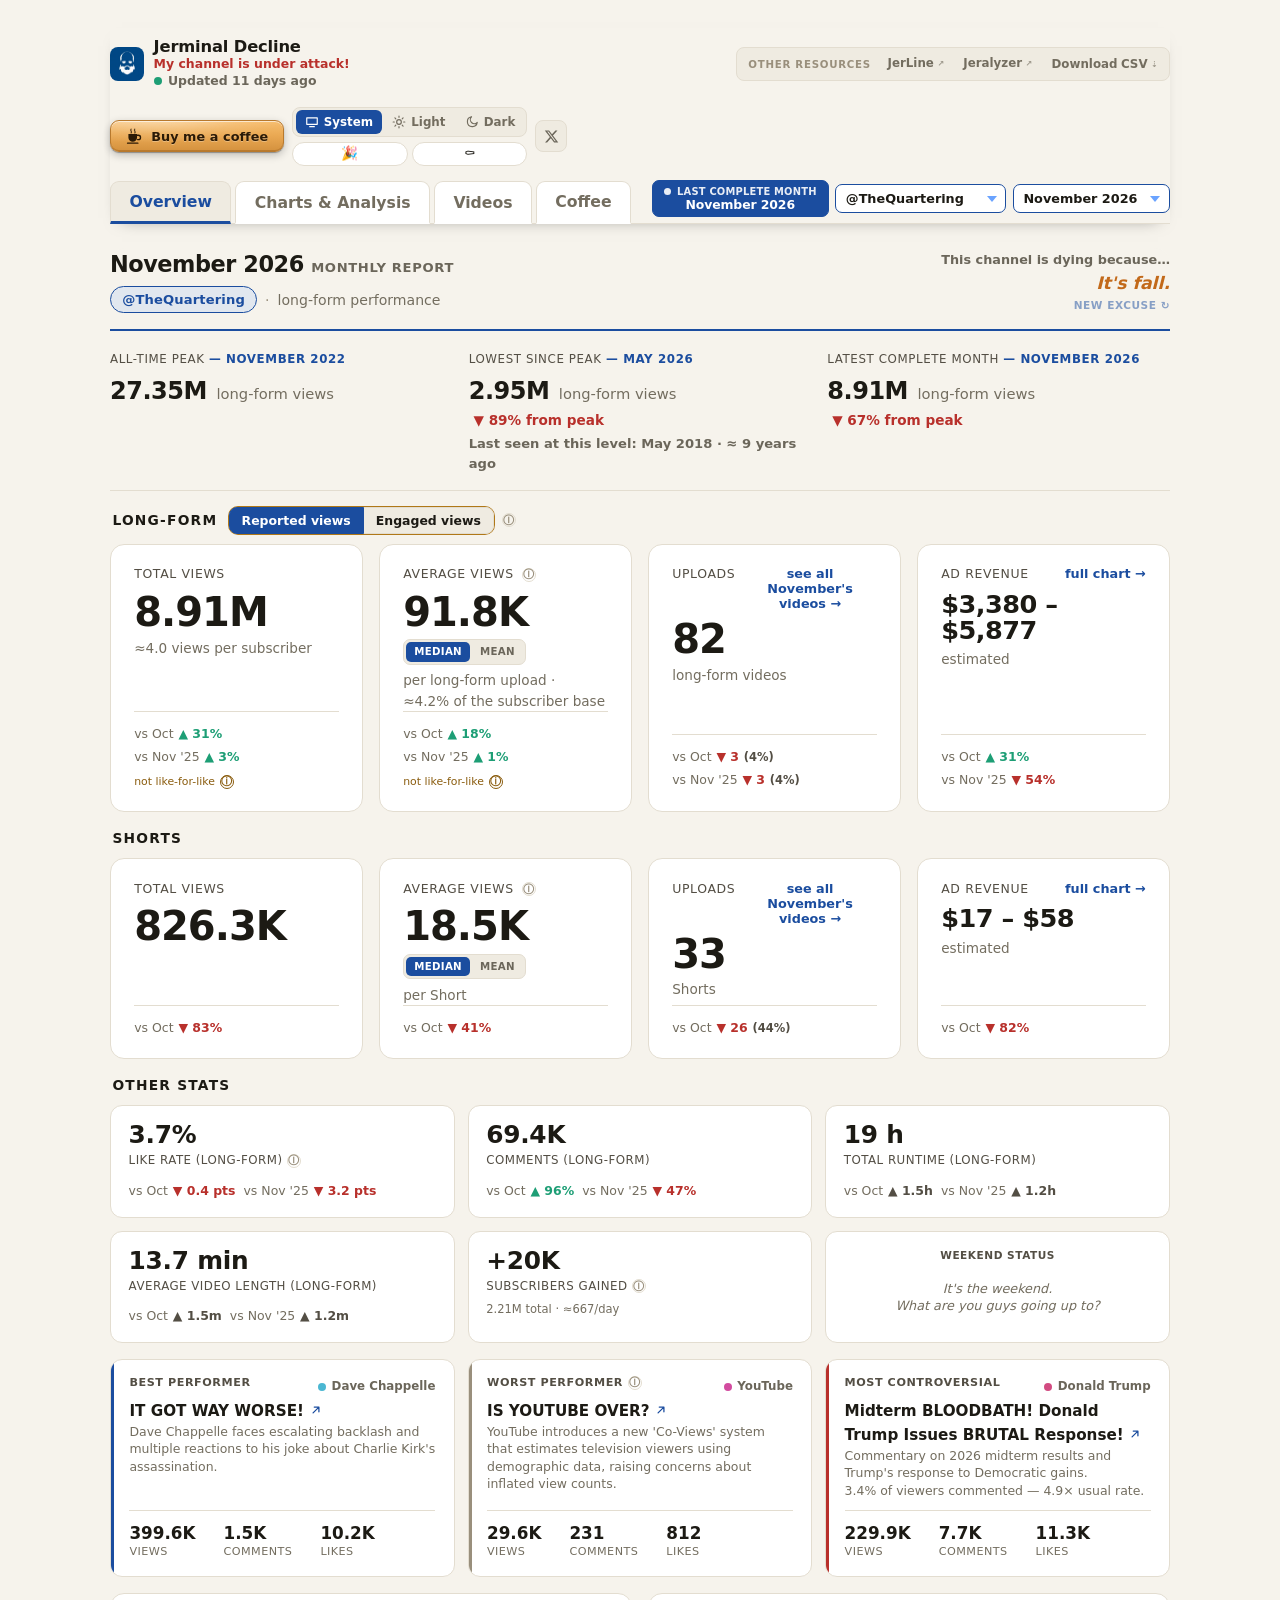
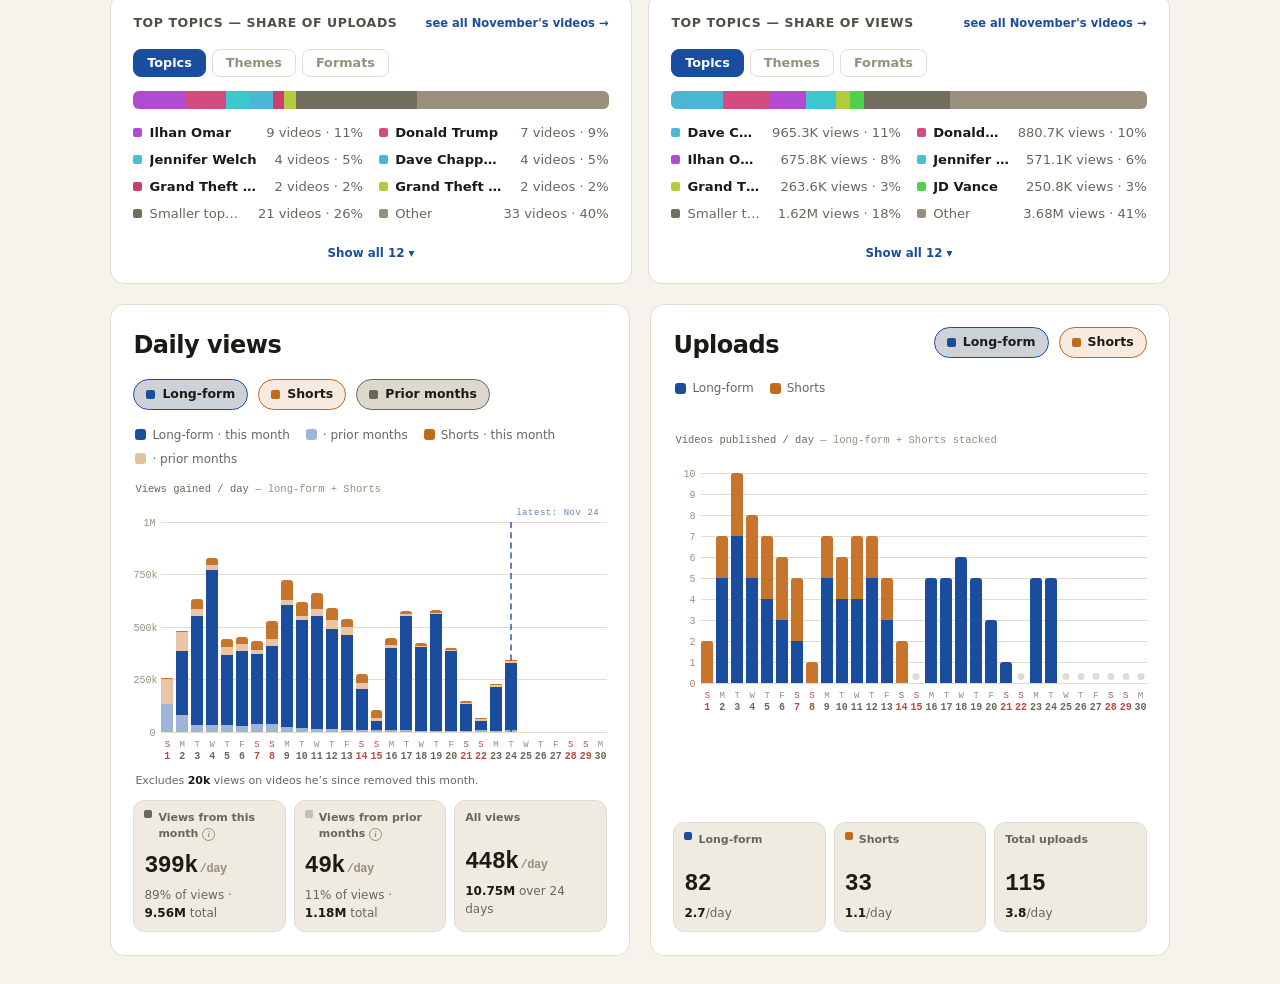
==== commit 4c27f7f2: "Overview: the "Most contentious" card is now "Most controversial" Same card, same ranking (d.debate)" ====
--- a/public/index.html
+++ b/public/index.html
@@ -4526,7 +4526,7 @@
   const debHTML = d.debate ? `
     <div class="hl debate">
       <div>
-        ${labelRow('Most contentious', d.debate, { noMode: true })}
+        ${labelRow('Most controversial', d.debate, { noMode: true })}
         ${titleRow(d.debate, ytLink(d.debate.id))}
         ${sumLine(d.debate.id)}
         <div class="hl-note">${d.debate.crate}% of viewers commented — ${d.debate.mult}× usual rate.</div>
@@ -4718,13 +4718,13 @@
     ${d.n >= 2
       ? `<div class="highlights">${topHTML}${worstHTML}${debHTML}</div>`
       : (d.shortsOnly
-          // Best/worst/most-contentious all rank long-form, so a shorts-only
+          // Best/worst/most-controversial all rank long-form, so a shorts-only
           // month has nothing to put here. Say that once, rather than dropping
           // the row silently (which reads as a rendering fault) or stamping out
           // three identical empty boxes.
           ? `<div class="highlights"><div class="hl hl-nodata">
                <div><div class="hl-label">Video highlights</div>
-               <div class="hl-nodata-msg">No long-form uploads this month, so there is no best, worst or most-contentious video to rank. ${SD.n ? `The ${SD.n} Short${SD.n===1?'':'s'} posted this month ${SD.n===1?'is':'are'} covered above and in the Videos tab.` : ''}</div></div>
+               <div class="hl-nodata-msg">No long-form uploads this month, so there is no best, worst or most-controversial video to rank. ${SD.n ? `The ${SD.n} Short${SD.n===1?'':'s'} posted this month ${SD.n===1?'is':'are'} covered above and in the Videos tab.` : ''}</div></div>
              </div></div>`
           : '')}
     <div class="lower">
